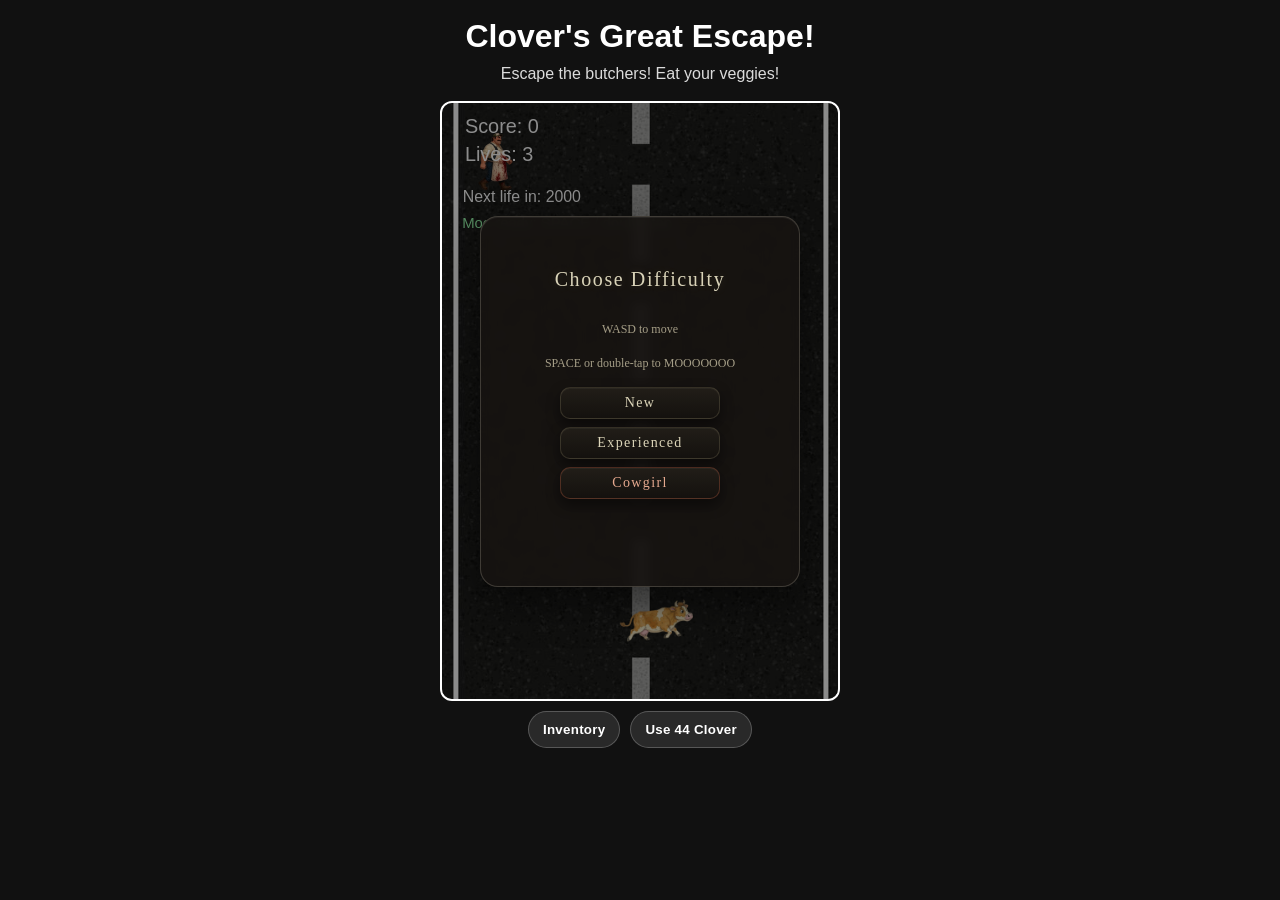
==== index.html @ 52208b58 "Update references to 'Lucky Clover' to '44 Leaf Clover'" ====
<!DOCTYPE html>
<html lang="en">
<head>
  <meta charset="UTF-8" />
  <meta name="viewport" content="width=device-width, initial-scale=1.0" />
  <title>Clover's Great Escape!</title>
  <style>
    * {
      box-sizing: border-box;
    }

    html, body {
      margin: 0;
      padding: 0;
      min-height: 100%;
    }

    body {
      font-family: Arial, sans-serif;
      background: #111;
      color: white;
      display: flex;
      flex-direction: column;
      align-items: center;
      justify-content: flex-start;
      min-height: 100dvh;
      padding: 12px 12px 28px;
      overflow-y: auto;
    }

    h1 {
      margin: 6px 0 8px;
      text-align: center;
    }

    p {
      margin-top: 0;
      opacity: 0.85;
      text-align: center;
      max-width: 560px;
      padding: 0 12px;
      line-height: 1.4;
    }

    .game-wrap {
      position: relative;
      width: min(100%, 400px);
      aspect-ratio: 2 / 3;
      border: 2px solid white;
      background-image: url("road.png");
      background-size: cover;
      background-position: center;
      background-repeat: no-repeat;
      overflow: hidden;
      border-radius: 12px;
    }

    .game-wrap.boss-shake {
      animation: bossScreenShake 1.2s cubic-bezier(.36,.07,.19,.97) both;
    }

    @keyframes bossScreenShake {
      0%, 100% { transform: translate(0, 0) rotate(0deg); }
      10% { transform: translate(-5px, 3px) rotate(-0.6deg); }
      20% { transform: translate(6px, -4px) rotate(0.7deg); }
      30% { transform: translate(-7px, 2px) rotate(-0.8deg); }
      40% { transform: translate(7px, 4px) rotate(0.8deg); }
      50% { transform: translate(-5px, -5px) rotate(-0.5deg); }
      60% { transform: translate(5px, 3px) rotate(0.5deg); }
      70% { transform: translate(-4px, 5px) rotate(-0.4deg); }
      80% { transform: translate(4px, -3px) rotate(0.4deg); }
      90% { transform: translate(-2px, 2px) rotate(-0.2deg); }
    }

    .overlay.boss-red-flash::after {
      content: "";
      position: absolute;
      inset: 0;
      background: rgba(180, 0, 0, 0.42);
      pointer-events: none;
      animation: bossRedFlash 0.55s ease-out both;
      z-index: 21;
    }

    @keyframes bossRedFlash {
      0% { opacity: 0; }
      12% { opacity: 1; }
      35% { opacity: 0.55; }
      100% { opacity: 0; }
    }

    canvas {
      display: block;
      width: 100%;
      height: 100%;
      touch-action: none;
      background: transparent;
    }

    .overlay {
      position: absolute;
      inset: 0;
      display: flex;
      align-items: center;
      justify-content: center;
      padding: 18px;
      background: rgba(0, 0, 0, 0.45);
      z-index: 20;
    }

    .overlay.hidden {
      display: none;
    }

    .overlay-box {
      width: min(100%, 320px);
      background: rgba(23, 20, 18, 0.94);
      color: #f6f0e8;
      border: 1px solid rgba(255, 240, 220, 0.18);
      border-radius: 18px;
      padding: 18px 18px 16px;
      box-shadow:
        0 16px 40px rgba(0, 0, 0, 0.45),
        inset 0 1px 0 rgba(255, 255, 255, 0.06);
      text-align: center;
      backdrop-filter: blur(5px);
      min-height: 150px;
      display: flex;
      flex-direction: column;
      justify-content: center;
    }



    .overlay-box.picture-overlay-box {
      width: min(100%, 372px);
      padding: 10px;
      background: rgba(12, 8, 16, 0.96);
    }

    .dialogue-picture {
      display: block;
      width: 100%;
      max-height: 260px;
      object-fit: cover;
      object-position: center;
      border-radius: 14px 14px 6px 6px;
      margin: 0 0 10px;
      image-rendering: pixelated;
      box-shadow: 0 10px 26px rgba(0, 0, 0, 0.45);
    }

    .picture-dialogue-box {
      background: rgba(23, 20, 18, 0.96);
      border: 1px solid rgba(255, 240, 220, 0.2);
      border-radius: 12px;
      padding: 13px 14px;
      min-height: 92px;
      text-align: center;
    }

    .overlay-text {
      font-size: 17px;
      line-height: 1.45;
      white-space: pre-line;
      min-height: 78px;
    }

    .dialogue-cursor {
      display: inline-block;
      width: 0.6ch;
      animation: blinkCursor 0.9s steps(1) infinite;
      opacity: 0.8;
    }

    @keyframes blinkCursor {
      50% {
        opacity: 0;
      }
    }

    .overlay-continue {
      margin-top: 10px;
      font-size: 12px;
      letter-spacing: 0.08em;
      text-transform: uppercase;
      opacity: 0.75;
    }

    .overlay-continue.hidden {
      visibility: hidden;
    }

    .overlay-buttons {
      display: flex;
      gap: 10px;
      justify-content: center;
      flex-wrap: wrap;
      margin-top: 16px;
    }

    .overlay-btn {
      padding: 10px 16px;
      font-size: 15px;
      cursor: pointer;
      border: none;
      border-radius: 999px;
      min-width: 110px;
      background: linear-gradient(180deg, #f6e7d4, #dcc1a0);
      color: #2a1d14;
      font-weight: 600;
      box-shadow: 0 6px 16px rgba(0, 0, 0, 0.25);
    }

    .overlay-btn.secondary {
      background: linear-gradient(180deg, #d9d2ca, #b9aea4);
    }


    
/* 🌙 Soft dark Papyrus menu */

.difficulty-menu {
  width: 100%;
  display: flex;
  flex-direction: column;
  align-items: center;
  gap: 10px;
  padding: 6px 0;
  font-family: Papyrus, fantasy;
}

.difficulty-title {
  margin: 0;
  font-size: 20px;
  letter-spacing: 0.08em;
  color: #d9d3b8;
  text-shadow: 0 0 10px rgba(255, 230, 160, 0.15);
}

.difficulty-subtitle {
  font-size: 12px;
  line-height: 1.4;
  color: #bfb79c;
  opacity: 0.85;
  margin-bottom: 6px;
}

.difficulty-options {
  width: 100%;
  display: flex;
  flex-direction: column;
  align-items: center;
  gap: 8px;
}

.difficulty-card {
  font-family: Papyrus, fantasy;
  width: 160px;
  padding: 7px 10px;
  font-size: 14px;
  letter-spacing: 0.1em;
  border-radius: 10px;
  cursor: pointer;
  border: 1px solid rgba(200, 185, 140, 0.18);
  background: linear-gradient(
    180deg,
    rgba(34, 31, 25, 0.95),
    rgba(20, 18, 15, 0.95)
  );
  color: #dcd5b9;
  box-shadow:
    inset 0 1px 0 rgba(255,255,255,0.04),
    0 6px 14px rgba(0,0,0,0.45);
  transition: all 0.15s ease;
}

.difficulty-card:hover {
  background: linear-gradient(
    180deg,
    rgba(48, 44, 34, 0.95),
    rgba(24, 22, 18, 0.95)
  );
  transform: translateY(-1px) scale(1.02);
}

.difficulty-card:active {
  transform: scale(0.96);
}

.difficulty-card.cowgirl {
  color: #e6a98f;
  border-color: rgba(180, 90, 60, 0.35);
}

.difficulty-card.cowgirl:hover {
  background: linear-gradient(
    180deg,
    rgba(70, 42, 30, 0.95),
    rgba(32, 20, 16, 0.95)
  );
}


    .end-banner {
      position: absolute;
      inset: 0;
      z-index: 15;
      display: flex;
      align-items: center;
      justify-content: center;
      font-size: clamp(30px, 8vw, 52px);
      font-weight: 800;
      letter-spacing: 0.12em;
      color: #fff7d6;
      text-shadow:
        0 0 12px rgba(255, 230, 150, 0.55),
        0 6px 20px rgba(0, 0, 0, 0.55);
      pointer-events: none;
    }

    .end-banner.hidden {
      display: none;
    }


    .mobile-controls {
      width: min(100%, 400px);
      display: flex;
      gap: 10px;
      justify-content: center;
      margin-top: 10px;
      flex-wrap: wrap;
    }

    .mobile-control-btn {
      padding: 10px 14px;
      border: 1px solid rgba(255, 255, 255, 0.22);
      border-radius: 999px;
      background: rgba(255, 255, 255, 0.1);
      color: white;
      font-weight: 700;
      letter-spacing: 0.02em;
      touch-action: manipulation;
    }

    .mobile-control-btn:active {
      transform: scale(0.96);
      background: rgba(255, 255, 255, 0.18);
    }

    @media (max-width: 480px) {
      h1 {
        font-size: 1.5rem;
      }

      p {
        font-size: 0.95rem;
      }

      .overlay-text {
        font-size: 16px;
      }
    }
  </style>
</head>
<body>
  <h1>Clover's Great Escape!</h1>
  <p>
    Escape the butchers! Eat your veggies!
    <br>
  </p>

  <div class="game-wrap">
    <canvas id="game" width="400" height="600"></canvas>

    <div id="overlay" class="overlay">
      <div class="overlay-box">
        <div id="overlayText" class="overlay-text"></div>
        <div id="overlayContinue" class="overlay-continue hidden">tap to continue</div>
        <div id="overlayButtons" class="overlay-buttons"></div>
      </div>
    </div>

    <div id="endBanner" class="end-banner hidden">FREEDOM</div>
  </div>

  <div class="mobile-controls" aria-label="Mobile inventory controls">
    <button id="inventoryButton" class="mobile-control-btn" type="button">Inventory</button>
    <button id="useCloverButton" class="mobile-control-btn" type="button">Use 44 Clover</button>
  </div>


  <script>
    const canvas = document.getElementById("game");
    const ctx = canvas.getContext("2d");
    const gameWrap = document.querySelector(".game-wrap");

    const overlay = document.getElementById("overlay");
    const overlayBox = document.querySelector(".overlay-box");
    const overlayText = document.getElementById("overlayText");
    const overlayButtons = document.getElementById("overlayButtons");
    const overlayContinue = document.getElementById("overlayContinue");
    const endBanner = document.getElementById("endBanner");
    const inventoryButton = document.getElementById("inventoryButton");
    const useCloverButton = document.getElementById("useCloverButton");

    let gameStarted = false;
    let gameOver = false;
    let gamePaused = true;
    let gameWon = false;
    let frame = 0;
    let score = 0;
    let lives = 3;
    let awardedLifeThreshold = 0;
    let hitFlashTimer = 0;
    let bonusFlashTimer = 0;
    let bonusFlashText = "";
    let speedModeActivated = false;

    let checkpoint18000Shown = false;
    let checkpoint10000Shown = false;
    let checkpoint22000Shown = false;
    let freedomSequenceActive = false;
    let heartsCelebrationActive = false;
    let finalOverlayShown = false;
    let exitingMortality = false;
    let heartExplosionCount = 0;
    const MAX_HEART_EXPLOSIONS = 3;

    let cowbellModeActive = false;
    let canvasFlashPhase = 0;

    let mooPulseActive = false;
    let mooPulseTimer = 0;
    let mooCooldownTimer = 0;
    let lastTapTime = 0;
    let mooFlashTimer = 0;

    let activeDialogue = null;
    let dialogueTimeout = null;
    let overlayTapHandler = null;
    let introDialoguePlayed = false;

    let cheatCodeBuffer = "";
    let mooMooSkipUsed = false;

    let cloverUnlocked = false;
    let cloverInventoryOpen = false;
    let cloverBoostTimer = 0;
    let cloverSpeechText = "";
    let cloverSpeechTypedLength = 0;
    let cloverSpeechTypeFrame = 0;
    let cloverSpeechTimer = 0;
    const CLOVER_SPEECH_FRAMES = 300; // about 5 seconds at 60fps
    const CLOVER_BOOST_FRAMES = 360; // about 6 seconds at 60fps
    const CLOVER_SPEED_MULTIPLIER = 1.2;
    const cloverMessages = [
      "It is okay to mess up.",
      "Take care of yourself. LOVE yourself. Give yourself brilliant, intelligent light Clover.",
      "They know not what they do.",
      "Listen to your heart.",
      "Learn all you can.",
      "Be yourself. You're the one I like most.",
      "I like the way you moo.",
      "I treasure your friendship.",
      "You have an amazing voice.",
      "I like your mind.",
      "If you listen carefully, you can hear my plant heartbeat.",
      "Love is the key.",
      "Everyone could use a friend.",
      "Sometimes I watch you when you walk and like the way you hoof around.",
      "Shhhh. The other clovers may get jealous!",
      "I like to watch you eat those other blades of grass. You wouldn't ever eat me would you?",
      "I am lucky to have you around.",
      "Can I always be in your pocket? It is warm in here.",
      "Do you ever miss the farm life? Do you miss the factory?",
      "I could spend lifetimes in your thoughts.",
      "I look at the clouds and think of your cute little horns.",
      "Listen do you hear that? That's the sound of thoughts passing us by, wait a second, or is that just the Mississippi?",
      "I have to admit you're charming.",
      "You are SO lucky to have me as a friend!",
      "I am honored you carry me around.",
      "Can I hear your heartbeat? Oh. It really is just MOO MOO MOO MOO.",
      "I love to learn, and I learn so much from you.",
      "They say I am a rare mutation, just like you.",
      "You have such a unique timber, the way you moo.",
      "Let's have some fun shall we! Tag you're it.",
      "When you're quiet you're thinking, but I'm winking.",
      "So cows are good at fractions?",
      "Yes I have two clover brothers and sisters but we have a tense relationship.",
      "Cows really used to eat clovers?",
      "Sometimes I worry about you, but I trust you’ll find your way.",
      "You don’t have to pretend with me.",
      "I notice when you’re not okay, even if you don’t say it.",
      "You’ve been through things you don’t talk about, haven’t you?",
      "I’m still here, even on the days you’re hard to be around.",
      "You don’t have to carry everything by yourself.",
      "I like who you are, even when you don’t.",
      "You’re allowed to change. I’ll learn you again.",
      "Even when you feel lost, you’re not gone.",
      "Not all who wander are lost... but I sure am, and I'm glad I wandered into you!"
    ];

    let difficultyMultiplier = 1.0;
    let selectedDifficulty = "normal";

    const BASE_WIDTH = 400;
    const BASE_HEIGHT = 600;

    const player = {
      x: 180,
      y: 500,
      width: 72,
      height: 72,
      speed: 11,
      invulnerableTimer: 0
    };

    let keys = {};
    let fallingObjects = [];
    let heartBursts = [];

    let touchActive = false;
    let touchTargetX = null;
    let touchTargetY = null;

    let playerFacingLeft = false;

    const playerSpriteSheet = new Image();
    playerSpriteSheet.src = "cow2-walk-v1.png";

    const PLAYER_SPRITE_COLS = 5;
    const PLAYER_SPRITE_ROWS = 5;
    const PLAYER_TOTAL_FRAMES = 25;
    const PLAYER_FRAME_DURATION = 6;
    let playerAnimationFrame = 0;

    const badImageFiles = ["falling1.png", "falling2.png", "falling3.png"];
    const badImages = badImageFiles.map(file => {
      const img = new Image();
      img.src = file;
      return img;
    });

    const butcherSpriteSheet = new Image();
    butcherSpriteSheet.src = "butcher-walk.png";

    const BUTCHER_SPRITE_COLS = 5;
    const BUTCHER_SPRITE_ROWS = 5;
    const BUTCHER_TOTAL_FRAMES = 25;
    const BUTCHER_FRAME_DURATION = 6;

    const stalkerButcherSpriteSheet = new Image();
    stalkerButcherSpriteSheet.src = "Pitchfork Butcher-walk.png";

    const STALKER_BUTCHER_SPRITE_COLS = 5;
    const STALKER_BUTCHER_SPRITE_ROWS = 5;
    const STALKER_BUTCHER_TOTAL_FRAMES = 25;
    const STALKER_BUTCHER_FRAME_DURATION = 8;

    const stalkerButcher = {
      x: 0,
      y: 0,
      width: 0,
      height: 0,
      speed: 0,
      active: true,
      hitCooldown: 0,
      animationOffset: 0
    };


    const cowgirlIdleSpriteSheet = new Image();
    cowgirlIdleSpriteSheet.src = "Crazed Cowgirl w. pitchfork_)-idle-v1.png";

    const cowgirlAttackSpriteSheet = new Image();
    cowgirlAttackSpriteSheet.src = "Crazed Cowgirl w. pitchfork_)-attack-v1.png";

    const cowgirlJumpSpriteSheet = new Image();
    cowgirlJumpSpriteSheet.src = "Crazed Cowgirl w. pitchfork_)-jump-v1.png";

    const cowgirlRunSpriteSheet = new Image();
    cowgirlRunSpriteSheet.src = "Crazed Cowgirl w. pitchfork_)-run-v1.png";

    const cowgirlWalkSpriteSheet = new Image();
    cowgirlWalkSpriteSheet.src = "Crazed Cowgirl w. pitchfork_)-walk-v1.png";

    const COWGIRL_SPRITE_COLS = 5;
    const COWGIRL_SPRITE_ROWS = 5;
    const COWGIRL_TOTAL_FRAMES = 25;
    const COWGIRL_IDLE_FRAME_DURATION = 4;
    const COWGIRL_RUN_FRAME_DURATION = 5;
    const COWGIRL_ATTACK_FRAME_DURATION = 4;
    const COWGIRL_JUMP_FRAME_DURATION = 4;
    const COWGIRL_WALK_FRAME_DURATION = 7;

    const COWGIRL_MOVE_INTERVAL = 200;   // 10 seconds at about 60fps
    const COWGIRL_SWIPE_DURATION = 26;
    const COWGIRL_RESPAWN_TIME = 200;    // 10 seconds
    const COWGIRL_TRIGGER_SCORE = 4400;

    const cowgirl = {
      unlocked: false,
      visible: false,
      state: "hidden", // hidden, entering, idle, running, fleeing // hidden, idle, running, swiping, fleeing
      x: 0,
      y: 0,
      width: 0,
      height: 0,
      speed: 0,
      facingLeft: false,
      currentCorner: 0,
      targetCorner: 1,
      moveTimer: COWGIRL_MOVE_INTERVAL,
      swipeTimer: 0,
      respawnTimer: 0,
      damageCooldown: 0,
      fleeVX: 0,
      fleeVY: 0,
      animationOffset: 0
    };

    const bonus200Img = new Image();
    bonus200Img.src = "falling4.png";

    const bonus1000Img = new Image();
    bonus1000Img.src = "falling5.png";

    const pastureImage = new Image();
    pastureImage.src = "pasture.png";

    const purpleCowIdleSpriteSheet = new Image();
    purpleCowIdleSpriteSheet.src = "purple cow _3-idle.png";

    const purpleCowWalkSpriteSheet = new Image();
    purpleCowWalkSpriteSheet.src = "purple cow _3-walk.png";

    const PURPLE_COW_SPRITE_COLS = 5;
    const PURPLE_COW_SPRITE_ROWS = 5;
    const PURPLE_COW_TOTAL_FRAMES = 25;
    const PURPLE_COW_IDLE_FRAME_DURATION = 7;
    const PURPLE_COW_WALK_FRAME_DURATION = 6;

    const purpleCow = {
      active: false,
      triggered: false,
      entering: false,
      walkingAway: false,
      x: 0,
      y: 0,
      targetY: 0,
      width: 0,
      height: 0,
      facingLeft: true,
      animationOffset: 0
    };

    const MOO_COOLDOWN_FRAMES = 420; // 5 seconds at about 60fps
    const MOO_BOSS_COOLDOWN_FRAMES = 0;
    const MOO_PULSE_RADIUS = 140;

    let greenerPasturesActive = false;
    let greenerPasturesFade = 0;
    let greenerPasturesTextShown = false;

    let bossFightActive = false;
    let bossDefeatedPastureActive = false;
    let bossPoofs = [];
    let bossGrass = [];
    let bossPitchforks = [];
    let bossGrassSpawnTimer = 0;
    let bossPatternTimer = 0;
    let bossPatternPhase = "corner"; // corner, throw, fleeing
    let bossTargetCorner = 0;

    const pitchforkImage = new Image();
    pitchforkImage.src = "pitchfork.png";

    const cowgirlBoss = {
      x: 0,
      y: 0,
      width: 0,
      height: 0,
      speed: 0,
      health: 4,
      maxHealth: 4,
      state: "hidden",
      facingLeft: false,
      attackTimer: 0,
      attackCooldown: 0,
      damageCooldown: 0,
      flashTimer: 0,
      throwCooldown: 0,
      animationOffset: 0
    };

    const music = new Audio("music.mp3");
    music.loop = true;
    music.volume = 0.5;
    music.preload = "auto";

    const cowgirlMusic = new Audio("cowgirl.mp3");
    cowgirlMusic.loop = true;
    cowgirlMusic.volume = 0.55;
    cowgirlMusic.preload = "auto";

    const hitSound = new Audio("hit.mp3");
    hitSound.volume = 0.8;
    hitSound.preload = "auto";

    const bonusSound = new Audio("bonus.mp3");
    bonusSound.volume = 1.0;
    bonusSound.preload = "auto";

    const mooSound = new Audio("moo.m4a");
    mooSound.volume = 0.9;
    mooSound.preload = "auto";

    const cosmicCowMusic = new Audio("Cosmic Cow.mp3");
    cosmicCowMusic.loop = true;
    cosmicCowMusic.volume = 0.42;
    cosmicCowMusic.preload = "auto";

    const cloverMusic = new Audio("Clover Clash.mp3");
    cloverMusic.loop = false;
    cloverMusic.volume = 0.9;
    cloverMusic.preload = "auto";

    function stopCloverMusic() {
      try {
        cloverMusic.pause();
        cloverMusic.currentTime = 0;
      } catch (err) {}
    }


    let isMuted = false;
    let soundsUnlocked = false;

    let dialogueAudioContext = null;

    function getDialogueAudioContext() {
      if (!dialogueAudioContext) {
        dialogueAudioContext = new (window.AudioContext || window.webkitAudioContext)();
      }

      if (dialogueAudioContext.state === "suspended") {
        dialogueAudioContext.resume().catch(() => {});
      }

      return dialogueAudioContext;
    }

    function playDialogueBlip(char) {
      if (isMuted) return;
      if (!char || char === " " || char === "\n" || char === "\t") return;

      try {
        const audioCtx = getDialogueAudioContext();
        const now = audioCtx.currentTime;

        const osc = audioCtx.createOscillator();
        const gain = audioCtx.createGain();

        // Tiny Undertale-style voice blip. No sound file needed, so it will not freeze.
        osc.type = "square";
        osc.frequency.setValueAtTime(520 + Math.random() * 120, now);

        gain.gain.setValueAtTime(0.0001, now);
        gain.gain.exponentialRampToValueAtTime(0.045, now + 0.004);
        gain.gain.exponentialRampToValueAtTime(0.0001, now + 0.035);

        osc.connect(gain);
        gain.connect(audioCtx.destination);

        osc.start(now);
        osc.stop(now + 0.04);
      } catch (err) {}
    }

    function scaleX(value) {
      return value * (canvas.width / BASE_WIDTH);
    }

    function scaleY(value) {
      return value * (canvas.height / BASE_HEIGHT);
    }

    function resizeCanvasToDisplaySize() {
      const displayWidth = Math.round(canvas.clientWidth);
      const displayHeight = Math.round(canvas.clientHeight);

      if (canvas.width !== displayWidth || canvas.height !== displayHeight) {
        const oldWidth = canvas.width || BASE_WIDTH;
        const oldHeight = canvas.height || BASE_HEIGHT;

        const playerXRatio = player.x / oldWidth;
        const playerYRatio = player.y / oldHeight;

        canvas.width = displayWidth;
        canvas.height = displayHeight;

        player.x = playerXRatio * canvas.width;
        player.y = playerYRatio * canvas.height;
      }
    }

    function drawSpriteFrame(img, frameIndex, cols, rows, dx, dy, dWidth, dHeight) {
      if (!img.complete || img.naturalWidth === 0) return;

      const frameWidth = img.width / cols;
      const frameHeight = img.height / rows;

      const col = frameIndex % cols;
      const row = Math.floor(frameIndex / cols);

      const sx = col * frameWidth;
      const sy = row * frameHeight;

      ctx.drawImage(
        img,
        sx, sy, frameWidth, frameHeight,
        dx, dy, dWidth, dHeight
      );
    }

    function getHitbox(obj, insetPercent = 0.18) {
      const insetX = obj.width * insetPercent;
      const insetY = obj.height * insetPercent;

      return {
        x: obj.x + insetX,
        y: obj.y + insetY,
        width: obj.width - insetX * 2,
        height: obj.height - insetY * 2
      };
    }

    function getHomingStrength() {
      const base = score >= 10000 ? 0.015 : 0.010;
      const extra = score >= 10000 ? 0.015 : 0.012;
      return base + Math.min(score / 60000, extra);
    }

    function getStalkerButcherSpeed() {
      return Math.max(scaleX(0.38), 0.22) * difficultyMultiplier*difficultyMultiplier;
    }

    function resetStalkerButcherPosition() {
      stalkerButcher.width = scaleX(70 * 1.2);
      stalkerButcher.height = scaleY(70 * 1.2);
      stalkerButcher.speed = getStalkerButcherSpeed();
      stalkerButcher.x = scaleX(12);
      stalkerButcher.y = scaleY(16);
      stalkerButcher.active = true;
      stalkerButcher.hitCooldown = 0;
      stalkerButcher.animationOffset = Math.floor(Math.random() * 1000);
    }


    function getCowgirlCorners() {
      const padX = scaleX(18);
      const padY = scaleY(18);
      const usableWidth = canvas.width - cowgirl.width - padX;
      const usableHeight = canvas.height - cowgirl.height - padY;

      return [
        { x: padX, y: padY },
        { x: usableWidth, y: padY },
        { x: usableWidth, y: usableHeight },
        { x: padX, y: usableHeight }
      ];
    }

    function placeCowgirlAtCorner(cornerIndex) {
      const corners = getCowgirlCorners();
      const corner = corners[cornerIndex];
      cowgirl.x = corner.x;
      cowgirl.y = corner.y;
      cowgirl.currentCorner = cornerIndex;
      cowgirl.facingLeft = cornerIndex === 1 || cornerIndex === 2;
    }

    function spawnCowgirl() {
      cowgirl.unlocked = true;
      cowgirl.visible = true;
      cowgirl.width = scaleX(76 * 1.2);
      cowgirl.height = scaleY(76 * 1.2);
      cowgirl.speed = Math.max(scaleX(3.4), 2.2);
      cowgirl.moveTimer = COWGIRL_MOVE_INTERVAL;
      cowgirl.swipeTimer = 0;
      cowgirl.respawnTimer = 0;
      cowgirl.damageCooldown = 0;
      cowgirl.animationOffset = Math.floor(Math.random() * 1000);

      const entryCorner = Math.floor(Math.random() * 4);
      cowgirl.currentCorner = entryCorner;
      cowgirl.targetCorner = entryCorner;

      const corners = getCowgirlCorners();
      const target = corners[entryCorner];
      const offY = scaleY(140);

      // She now drops in from just outside the chosen corner instead of popping into place.
      cowgirl.x = target.x;
      cowgirl.y = entryCorner === 0 || entryCorner === 1
        ? -cowgirl.height - offY
        : canvas.height + offY;

      cowgirl.state = "entering";
      cowgirl.facingLeft = entryCorner === 1 || entryCorner === 2;
    }

    function awardCowgirlPointsAndFlee() {
      if (!cowgirl.visible || cowgirl.state === "fleeing") return;

      score += 400;
      maybeAwardExtraLife();
      bonusFlashTimer = 36;
      bonusFlashText = "+400";
      playSound(bonusSound);
      sendCowgirlOffscreen();
    }

    function sendCowgirlOffscreen() {
      if (!cowgirl.visible) return;

      cowgirl.state = "fleeing";
      cowgirl.swipeTimer = 0;
      cowgirl.moveTimer = 0;

      const centerX = cowgirl.x + cowgirl.width / 2;
      const centerY = cowgirl.y + cowgirl.height / 2;

      const dirX = centerX < canvas.width / 2 ? -1 : 1;
      const dirY = centerY < canvas.height / 2 ? -1 : 1;

      cowgirl.fleeVX = dirX * Math.max(scaleX(6.5), 4.2);
      cowgirl.fleeVY = dirY * Math.max(scaleY(5.8), 3.8);
      cowgirl.facingLeft = cowgirl.fleeVX < 0;
    }

    function hideCowgirlAndStartRespawn() {
      cowgirl.visible = false;
      cowgirl.state = "hidden";
      cowgirl.respawnTimer = COWGIRL_RESPAWN_TIME;
      cowgirl.swipeTimer = 0;
      cowgirl.moveTimer = 0;
      cowgirl.damageCooldown = 0;
    }

    function startCowgirlRunToNextCorner() {
      cowgirl.state = "running";
      cowgirl.targetCorner = (cowgirl.currentCorner + 1) % 4;
    }

    function settleCowgirlInCorner() {
      cowgirl.state = "idle";
      cowgirl.moveTimer = COWGIRL_MOVE_INTERVAL;
      cowgirl.facingLeft = cowgirl.currentCorner === 1 || cowgirl.currentCorner === 2;
    }

    function getCowgirlTouchHitbox() {
      return getHitbox(cowgirl, 0.18);
    }

    function isCowgirlNearPlayer() {
      if (!cowgirl.visible || cowgirl.state === "fleeing") return false;

      const cowgirlCenterX = cowgirl.x + cowgirl.width / 2;
      const cowgirlCenterY = cowgirl.y + cowgirl.height / 2;
      const playerCenterX = player.x + player.width / 2;
      const playerCenterY = player.y + player.height / 2;
      const distance = Math.hypot(playerCenterX - cowgirlCenterX, playerCenterY - cowgirlCenterY);

      return distance <= scaleX(135);
    }

    function damagePlayerFromCowgirl() {
      if (player.invulnerableTimer > 0 || cowgirl.damageCooldown > 0) return;

      lives--;
      player.invulnerableTimer = 60;
      cowgirl.damageCooldown = 45;
      hitFlashTimer = 20;
      playSound(hitSound);

      if (lives <= 0) {
        gameOver = true;
        gamePaused = true;
        music.pause();

        showOverlay(
          `You became a steak.\n\nFinal Score: ${score}`,
          [
            {
              label: "Again",
              onClick: () => {
                restartGame();
              }
            }
          ],
          {
            speed: 28,
            requireContinueBeforeButtons: true
          }
        );
      }
    }

    function updateCowgirl() {
      cowgirl.width = scaleX(76 * 1.2);
      cowgirl.height = scaleY(76 * 1.2);
      cowgirl.speed = Math.max(scaleX(3.4), 2.2);

      if (!cowgirl.unlocked && score >= COWGIRL_TRIGGER_SCORE) {
        spawnCowgirl();
      }

      if (!cowgirl.unlocked) return;

      if (!cowgirl.visible) {
        if (cowgirl.respawnTimer > 0) {
          cowgirl.respawnTimer--;
        } else {
          spawnCowgirl();
        }
        return;
      }

      if (cowgirl.damageCooldown > 0) {
        cowgirl.damageCooldown--;
      }

      if (cowgirl.state === "idle") {
        cowgirl.moveTimer--;

        if (cowgirl.moveTimer <= 0) {
          startCowgirlRunToNextCorner();
        }
      } else if (cowgirl.state === "entering" || cowgirl.state === "running") {
        const corners = getCowgirlCorners();
        const target = corners[cowgirl.targetCorner];

        const dx = target.x - cowgirl.x;
        const dy = target.y - cowgirl.y;
        const distance = Math.hypot(dx, dy) || 1;

        cowgirl.facingLeft = dx < 0 || cowgirl.currentCorner === 1 || cowgirl.currentCorner === 2;

        if (distance <= cowgirl.speed + 1) {
          cowgirl.x = target.x;
          cowgirl.y = target.y;
          cowgirl.currentCorner = cowgirl.targetCorner;
          settleCowgirlInCorner();
        } else {
          cowgirl.x += (dx / distance) * cowgirl.speed;
          cowgirl.y += (dy / distance) * cowgirl.speed;
        }
      } else if (cowgirl.state === "fleeing") {
        cowgirl.x += cowgirl.fleeVX;
        cowgirl.y += cowgirl.fleeVY;

        if (
          cowgirl.x + cowgirl.width < -scaleX(80) ||
          cowgirl.x > canvas.width + scaleX(80) ||
          cowgirl.y + cowgirl.height < -scaleY(80) ||
          cowgirl.y > canvas.height + scaleY(80)
        ) {
          hideCowgirlAndStartRespawn();
        }
      }

      if (!freedomSequenceActive && !heartsCelebrationActive && cowgirl.visible) {
        const playerHitbox = getHitbox(player, 0.12);
        const cowgirlHitbox = getCowgirlTouchHitbox();

        if (rectsIntersect(playerHitbox, cowgirlHitbox)) {
          if (cowgirl.state === "running" || cowgirl.state === "entering") {
            damagePlayerFromCowgirl();
          } else if (cowgirl.state === "idle") {
            awardCowgirlPointsAndFlee();
          }
        }
      }
    }

    function unlockSounds() {
      if (soundsUnlocked) return;
      soundsUnlocked = true;

      const sounds = [hitSound, bonusSound, mooSound, cowgirlMusic, cosmicCowMusic, cloverMusic];

      sounds.forEach((sound) => {
        try {
          sound.load();
          const playAttempt = sound.play();

          if (playAttempt && typeof playAttempt.then === "function") {
            playAttempt
              .then(() => {
                sound.pause();
                sound.currentTime = 0;
              })
              .catch(() => {});
          } else {
            sound.pause();
            sound.currentTime = 0;
          }
        } catch (err) {}
      });
    }

    function getMooPulseRadius() {
      return scaleX(MOO_PULSE_RADIUS);
    }

    function destroyHostileObjectsInMooPulse() {
      const pulseCenterX = player.x + player.width / 2;
      const pulseCenterY = player.y + player.height / 2;
      const pulseRadius = getMooPulseRadius();
      let destroyedCount = 0;

      for (let i = fallingObjects.length - 1; i >= 0; i--) {
        const obj = fallingObjects[i];
        const isHostile = obj.type === "bad" || obj.type === "butcher";
        if (!isHostile) continue;

        const objCenterX = obj.x + obj.width / 2;
        const objCenterY = obj.y + obj.height / 2;
        const distance = Math.hypot(objCenterX - pulseCenterX, objCenterY - pulseCenterY);

        if (distance <= pulseRadius + obj.width / 2) {
          fallingObjects.splice(i, 1);
          destroyedCount++;
        }
      }

      if (destroyedCount > 0) {
        const mooPoints = destroyedCount * destroyedCount * 100;
        score += mooPoints;
        maybeShowSpeedModeBanner();
        maybeAwardExtraLife();
        bonusFlashTimer = 44;
        bonusFlashText = `MOO! +${mooPoints}`;
        playSound(bonusSound);
      }
    }

    function activateMooPulse() {
      if (!gameStarted || gamePaused || gameOver) return;
      if (freedomSequenceActive || heartsCelebrationActive) return;
      if (mooCooldownTimer > 0 && !bossFightActive) return;

      unlockSounds();

      mooPulseActive = true;
      mooPulseTimer = 120;
      mooCooldownTimer = bossFightActive ? MOO_BOSS_COOLDOWN_FRAMES : MOO_COOLDOWN_FRAMES;
      mooFlashTimer = 18;
      bonusFlashTimer = 40;
      bonusFlashText = "MOO!";

      if (bossFightActive) {
        hitCowgirlBossWithMoo();
      } else {
        destroyHostileObjectsInMooPulse();
      }

      playSound(mooSound);
    }

    function escapeHtml(text) {
      return text
        .replaceAll("&", "&amp;")
        .replaceAll("<", "&lt;")
        .replaceAll(">", "&gt;");
    }

    function renderDialogueText(text, typedLength, done = false) {
      const visible = escapeHtml(text.slice(0, typedLength)).replace(/\n/g, "<br>");
      const typedText = visible + (done ? "" : `<span class="dialogue-cursor">|</span>`);

      if (activeDialogue && activeDialogue.imageSrc) {
        overlayBox.classList.add("picture-overlay-box");
        overlayText.innerHTML = `
          <img class="dialogue-picture" src="${activeDialogue.imageSrc}" alt="Purple cow close-up">
          <div class="picture-dialogue-box">${typedText}</div>
        `;
      } else {
        overlayBox.classList.remove("picture-overlay-box");
        overlayText.innerHTML = typedText;
      }
    }

    function clearDialogueHandlers() {
      if (dialogueTimeout) {
        clearTimeout(dialogueTimeout);
        dialogueTimeout = null;
      }

      if (overlayTapHandler) {
        overlay.removeEventListener("click", overlayTapHandler);
        overlayTapHandler = null;
      }

      overlayBox.classList.remove("picture-overlay-box");
      activeDialogue = null;
    }

    function finalizeDialogue() {
      if (!activeDialogue) return;

      activeDialogue.index = activeDialogue.text.length;
      renderDialogueText(activeDialogue.text, activeDialogue.index, true);

      if (activeDialogue.requireContinueBeforeButtons && activeDialogue.buttons.length > 0) {
        overlayContinue.classList.remove("hidden");

        overlayTapHandler = (e) => {
          if (e.target.closest("button")) return;
          overlay.removeEventListener("click", overlayTapHandler);
          overlayTapHandler = null;
          overlayContinue.classList.add("hidden");
          showDialogueButtons(activeDialogue.buttons);
        };

        overlay.addEventListener("click", overlayTapHandler);
      } else {
        showDialogueButtons(activeDialogue.buttons);
      }
    }

    function typeNextCharacter() {
      if (!activeDialogue) return;

      if (activeDialogue.index >= activeDialogue.text.length) {
        finalizeDialogue();
        return;
      }

      activeDialogue.index++;

      const currentChar = activeDialogue.text[activeDialogue.index - 1];
      playDialogueBlip(currentChar);
      renderDialogueText(activeDialogue.text, activeDialogue.index, false);

      let delay = activeDialogue.speed;

      if (currentChar === "." || currentChar === "?" || currentChar === "!") {
        delay += 120;
      } else if (currentChar === ",") {
        delay += 70;
      } else if (currentChar === "\n") {
        delay += 120;
      } else if (currentChar === " ") {
        delay -= 5;
      }

      dialogueTimeout = setTimeout(typeNextCharacter, Math.max(15, delay));
    }

    function showDialogueButtons(buttons = []) {
      overlayButtons.innerHTML = "";

      buttons.forEach((btn) => {
        const button = document.createElement("button");
        button.className = `overlay-btn${btn.secondary ? " secondary" : ""}`;
        button.textContent = btn.label;
        button.addEventListener("click", btn.onClick);
        overlayButtons.appendChild(button);
      });
    }

    function showOverlay(text, buttons = [], options = {}) {
      clearDialogueHandlers();

      gamePaused = true;
      overlay.classList.remove("hidden");
      overlayButtons.innerHTML = "";
      overlayContinue.classList.add("hidden");

      const speed = options.speed ?? 28;
      const requireContinueBeforeButtons = options.requireContinueBeforeButtons ?? false;

      activeDialogue = {
        text,
        buttons,
        index: 0,
        speed,
        requireContinueBeforeButtons,
        imageSrc: options.imageSrc || null
      };

      renderDialogueText(text, 0, false);

      overlayTapHandler = (e) => {
        if (e.target.closest("button")) return;
        if (!activeDialogue) return;

        if (activeDialogue.index < activeDialogue.text.length) {
          finalizeDialogue();
        }
      };

      overlay.addEventListener("click", overlayTapHandler);
      typeNextCharacter();
    }

    function hideOverlay() {
      clearDialogueHandlers();
      overlay.classList.add("hidden");
      overlayContinue.classList.add("hidden");

      if (!gameOver && !gameWon && !exitingMortality) {
        gamePaused = false;
      }
    }

    function showCowDialogueOverlay() {
      showOverlay(
        `Moo.\n\nMoo mooo mooo moo.\n\nUnderstood?`,
        [
          {
            label: "Moo.",
            onClick: async () => {
              gameStarted = true;
              hideOverlay();

              if (!isMuted && !gameOver) {
                try {
                  music.currentTime = 0;
                  await music.play();
                } catch (err) {
                  console.log("Music could not start yet:", err);
                }
              }
            }
          }
        ],
        {
          speed: 34,
          requireContinueBeforeButtons: true
        }
      );
    }

    function showStartOverlay() {
      clearDialogueHandlers();
      gamePaused = true;
      overlay.classList.remove("hidden");
      overlayContinue.classList.add("hidden");
      overlayButtons.innerHTML = "";
      overlayBox.classList.remove("picture-overlay-box");

      overlayText.innerHTML = `
        <div class="difficulty-menu">
          <div class="difficulty-title">Choose Difficulty</div>
          <div class="difficulty-subtitle">
            WASD to move<br>
            SPACE or double-tap to MOOOOOOO
          </div>
          <div class="difficulty-options">
            <button class="difficulty-card" type="button" data-difficulty="easy">New</button>
            <button class="difficulty-card" type="button" data-difficulty="normal">Experienced</button>
            <button class="difficulty-card cowgirl" type="button" data-difficulty="cowgirl">Cowgirl</button>
          </div>
        </div>
      `;

      overlayText.querySelectorAll(".difficulty-card").forEach((button) => {
        button.addEventListener("click", () => {
          const difficulty = button.dataset.difficulty;

          if (difficulty === "easy") {
            startGameWithDifficulty("easy", 0.7);
          } else if (difficulty === "cowgirl") {
            startGameWithDifficulty("cowgirl", 1.3);
          } else {
            startGameWithDifficulty("normal", 1.0);
          }
        });
      });
    }

    function startGameWithDifficulty(name, multiplier) {
      selectedDifficulty = name;
      difficultyMultiplier = multiplier;

      unlockSounds();

      if (!introDialoguePlayed) {
        introDialoguePlayed = true;
        playDialogueSound();
      }

      showCowDialogueOverlay();
    }

    function showCheckpoint18000() {
      if (checkpoint18000Shown) return;
      checkpoint18000Shown = true;

      showOverlay(
        `UH OH MAD COW DISEASE\n\nUH OH SOMEONE CALLED FOR MORE COWBELL`,
        [
          {
            label: "Mooooo",
            onClick: () => {
              cowbellModeActive = true;
              bonusFlashTimer = 90;
              bonusFlashText = "UH OH MAD COW DISEASE UH OH SOMEONE CALLED FOR MORE COWBELL";
              hideOverlay();
            }
          }
        ],
        {
          speed: 26,
          requireContinueBeforeButtons: true
        }
      );
    }

    function showCheckpoint10000() {
      if (checkpoint10000Shown) return;
      checkpoint10000Shown = true;

      showOverlay(
        `The people want grass fed beef, and your stomachs are full of grass.\n\n Do you go on ?`,
        [
          {
            label: "Mooooo",
            onClick: () => {
              hideOverlay();
            }
          },
          {
            label: "Noooo",
            secondary: true,
            onClick: () => {
              gameOver = true;
              gamePaused = true;
              music.pause();

              showOverlay(
                `Clover lowers her head.\n\nShe will not go on.`,
                [
                  {
                    label: "Again",
                    onClick: () => {
                      restartGame();
                    }
                  }
                ],
                {
                  speed: 28,
                  requireContinueBeforeButtons: true
                }
              );
            }
          }
        ],
        {
          speed: 28,
          requireContinueBeforeButtons: true
        }
      );
    }

    function showCheckpoint22000() {
      if (checkpoint22000Shown) return;
      checkpoint22000Shown = true;
      gameWon = true;
      gamePaused = true;
      music.pause();

      showOverlay(
        `Whew.

That was close.

Will there ever be...greener pastures?`,
        [
          {
            label: "Mooooo",
            onClick: () => {
              startGreenerPasturesSequence();
            }
          }
        ],
        {
          speed: 30,
          requireContinueBeforeButtons: true
        }
      );
    }

    function startGreenerPasturesSequence() {
      clearDialogueHandlers();
      overlay.classList.add("hidden");
      overlayContinue.classList.add("hidden");
      overlayButtons.innerHTML = "";

      greenerPasturesActive = true;
      greenerPasturesFade = 0;
      greenerPasturesTextShown = false;
      bossFightActive = false;
      bossDefeatedPastureActive = false;
      bossPoofs = [];
      gamePaused = false;

      fallingObjects = [];
      cowgirl.visible = false;
      cowgirl.unlocked = true;
      stalkerButcher.active = false;

      player.invulnerableTimer = 999999;
      player.width = scaleX(72 * 1.5);
      player.height = scaleY(72 * 1.5);
      player.x = scaleX(40);
      player.y = canvas.height - player.height - scaleY(32);
      playerFacingLeft = false;
    }

    function updateGreenerPasturesSequence() {
      frame++;

      if (greenerPasturesFade < 1) {
        greenerPasturesFade = Math.min(1, greenerPasturesFade + 0.012);
      }

      const paceSpeed = scaleX(1.4);
      player.x += playerFacingLeft ? -paceSpeed : paceSpeed;

      if (player.x < scaleX(28)) {
        playerFacingLeft = false;
      }
      if (player.x + player.width > canvas.width - scaleX(28)) {
        playerFacingLeft = true;
      }

      playerAnimationFrame = Math.floor(frame / PLAYER_FRAME_DURATION) % PLAYER_TOTAL_FRAMES;

      if (greenerPasturesFade >= 1 && !greenerPasturesTextShown) {
        greenerPasturesTextShown = true;
        gamePaused = true;

        showOverlay(
          `What is this place?...`,
          [
            {
              label: "Continue",
              onClick: () => {
                showPastureSuspiciousMoo();
              }
            }
          ],
          { speed: 30, requireContinueBeforeButtons: true }
        );
      }
    }

    function showPastureSuspiciousMoo() {
      playSound(mooSound);

      showOverlay(
        `You moo suspiciously....

Is this free range?`,
        [
          {
            label: "Continue",
            onClick: () => {
              showCowgirlBossIntro();
            }
          }
        ],
        { speed: 30, requireContinueBeforeButtons: true }
      );
    }

    function triggerBossAngerEffect() {
      gameWrap.classList.remove("boss-shake");
      overlay.classList.remove("boss-red-flash");

      // Force the browser to restart the animations even if they just played.
      void gameWrap.offsetWidth;

      gameWrap.classList.add("boss-shake");
      overlay.classList.add("boss-red-flash");

      setTimeout(() => {
        gameWrap.classList.remove("boss-shake");
        overlay.classList.remove("boss-red-flash");
      }, 650);
    }

    function showCowgirlBossIntro() {
      music.pause();

      if (!isMuted) {
        try {
          cowgirlMusic.currentTime = 0;
          cowgirlMusic.play().catch(() => {});
        } catch (err) {}
      }

      triggerBossAngerEffect();

      showOverlay(
        `NO MORE MOOING.

STOP THAT $#&@ING SOUND.`,
        [
          {
            label: "...",
            onClick: () => {
              try {
                mooSound.pause();
                mooSound.currentTime = 0;
              } catch (err) {}

              showCornbreadDialogue();
            }
          }
        ],
        { speed: 28, requireContinueBeforeButtons: true }
      );
    }

    function showCornbreadDialogue() {
      showOverlay(
        `You leave me no choice.

Cowtow... or I'll turn you into cornbread.`,
        [
          {
            label: "MOOOO",
            onClick: () => {
              startCowgirlBossFight();
            }
          }
        ],
        { speed: 30, requireContinueBeforeButtons: true }
      );
    }

    function startCowgirlBossFight() {
      clearDialogueHandlers();
      overlay.classList.add("hidden");
      overlayContinue.classList.add("hidden");
      overlayButtons.innerHTML = "";

      greenerPasturesActive = false;
      bossFightActive = true;
      bossDefeatedPastureActive = false;
      bossPoofs = [];
      gamePaused = false;
      gameWon = false;

      lives = 4;
      player.invulnerableTimer = 90;
      mooPulseActive = false;
      mooPulseTimer = 0;
      mooCooldownTimer = 0;
      hitFlashTimer = 0;
      bonusFlashTimer = 80;
      bonusFlashText = "CLOVER MOO MOO CLOVER MOO YOUR LITTLE HEART OUT";

      player.x = canvas.width / 2 - player.width / 2;
      player.y = canvas.height - player.height - scaleY(34);
      playerFacingLeft = false;

      music.pause();

      cowgirlBoss.width = scaleX(112 * 1.5);
      cowgirlBoss.height = scaleY(112 * 1.5);
      cowgirlBoss.x = canvas.width / 2 - cowgirlBoss.width / 2;
      cowgirlBoss.y = scaleY(34);
      cowgirlBoss.speed = Math.max(scaleX(4.8), 3.2) * difficultyMultiplier;
      cowgirlBoss.health = 60;
      cowgirlBoss.maxHealth = 60;
      cowgirlBoss.state = "running";
      cowgirlBoss.facingLeft = false;
      cowgirlBoss.attackTimer = 0;
      cowgirlBoss.attackCooldown = 0;
      cowgirlBoss.damageCooldown = 0;
      cowgirlBoss.flashTimer = 0;
      cowgirlBoss.throwCooldown = 55;
      cowgirlBoss.animationOffset = Math.floor(Math.random() * 1000);

      bossPatternTimer = 0;
      bossPatternPhase = "corner";
      bossTargetCorner = 0;

      bossGrass = [];
      bossPitchforks = [];
      bossGrassSpawnTimer = 0;
      spawnBossGrass();
    }

    function getBossCorners() {
      const pad = scaleX(18);
      const topPad = scaleY(54);
      const bottomPad = scaleY(18);
      return [
        { x: pad, y: topPad },
        { x: canvas.width - cowgirlBoss.width - pad, y: topPad },
        { x: canvas.width - cowgirlBoss.width - pad, y: canvas.height - cowgirlBoss.height - bottomPad },
        { x: pad, y: canvas.height - cowgirlBoss.height - bottomPad }
      ];
    }

    function pickDifferentBossCorner() {
      let next = Math.floor(Math.random() * 4);
      if (next === bossTargetCorner) next = (next + 1 + Math.floor(Math.random() * 3)) % 4;
      bossTargetCorner = next;
      bossPatternTimer = 0;
      bossPatternPhase = "corner";
      cowgirlBoss.state = "running";
    }

    function spawnBossGrass() {
      const size = scaleX(78);
      const minY = canvas.height / 2;
      const maxY = canvas.height - size;

      bossGrass.push({
        x: Math.random() * Math.max(1, canvas.width - size),
        y: minY + Math.random() * Math.max(1, maxY - minY),
        width: size,
        height: size,
        pulse: Math.floor(Math.random() * 1000)
      });
    }

    function throwBossPitchfork() {
      const bossCenterX = cowgirlBoss.x + cowgirlBoss.width / 2;
      const bossCenterY = cowgirlBoss.y + cowgirlBoss.height / 2;
      const playerCenterX = player.x + player.width / 2;
      const playerCenterY = player.y + player.height / 2;

      const dx = playerCenterX - bossCenterX;
      const dy = playerCenterY - bossCenterY;
      const distance = Math.hypot(dx, dy) || 1;
      const speed = Math.max(scaleX(7.2), 4.6) * difficultyMultiplier;

      bossPitchforks.push({
        x: bossCenterX,
        y: bossCenterY,
        vx: (dx / distance) * speed,
        vy: (dy / distance) * speed,
        width: scaleX(92),
        height: scaleY(24),

        // This angle points the pitchfork toward Clover, whether she is
        // left, right, above, below, or diagonal from the cowgirl.
        angle: Math.atan2(dy, dx),

        life: 150
      });

      bonusFlashTimer = 48;
      bonusFlashText = "Bullseye";
    }

    function getRotatedPitchforkHitbox(pitchfork) {
      // The drawn image is rotated toward Clover. This places the damage box
      // out near the front/spiky side instead of the wooden handle side.
      const contraction = 0.07;
      const tipOffset = pitchfork.width * 0.50;

      const hitboxWidth = pitchfork.width * 0.44 * (1 - contraction);
      const hitboxHeight = pitchfork.height * 1.1 * (1 - contraction);

      return {
        x: pitchfork.x + Math.cos(pitchfork.angle) * tipOffset - hitboxWidth / 2,
        y: pitchfork.y + Math.sin(pitchfork.angle) * tipOffset - hitboxHeight / 2,
        width: hitboxWidth,
        height: hitboxHeight
      };
    }

    function damagePlayerInBossFight() {
      if (player.invulnerableTimer > 0) return false;
      lives--;
      player.invulnerableTimer = 80;
      hitFlashTimer = 22;
      playSound(hitSound);

      if (lives <= 0) {
        gameOver = true;
        gamePaused = true;
        bossFightActive = false;
        cowgirlMusic.pause();
        showOverlay(
          `Clover became cornbread.

Final Score: ${score}`,
          [
            {
              label: "Again",
              onClick: () => { restartGame(); }
            }
          ],
          { speed: 28, requireContinueBeforeButtons: true }
        );
        return true;
      }
      return false;
    }

    function updateBossPlayerControls() {
      let isMoving = false;
      player.width = scaleX(72 * 1.5);
      player.height = scaleY(72 * 1.5);
      player.speed = Math.max(scaleX(11), 4) * getPlayerSpeedBoostMultiplier();

      if (keys["ArrowLeft"] || keys["a"] || keys["A"]) {
        player.x -= player.speed;
        playerFacingLeft = true;
        isMoving = true;
      }
      if (keys["ArrowRight"] || keys["d"] || keys["D"]) {
        player.x += player.speed;
        playerFacingLeft = false;
        isMoving = true;
      }
      if (keys["ArrowUp"] || keys["w"] || keys["W"]) {
        player.y -= player.speed;
        isMoving = true;
      }
      if (keys["ArrowDown"] || keys["s"] || keys["S"]) {
        player.y += player.speed;
        isMoving = true;
      }

      if (touchActive && touchTargetX !== null && touchTargetY !== null) {
        const dx = touchTargetX - player.x;
        const dy = touchTargetY - player.y;

        if (Math.abs(dx) > player.speed) {
          player.x += Math.sign(dx) * player.speed;
          playerFacingLeft = dx < 0;
          isMoving = true;
        } else if (Math.abs(dx) > 1) {
          player.x = touchTargetX;
          playerFacingLeft = dx < 0;
          isMoving = true;
        }

        if (Math.abs(dy) > player.speed) {
          player.y += Math.sign(dy) * player.speed;
          isMoving = true;
        } else if (Math.abs(dy) > 1) {
          player.y = touchTargetY;
          isMoving = true;
        }
      }

      if (player.x < 0) player.x = 0;
      if (player.x + player.width > canvas.width) player.x = canvas.width - player.width;
      const bossPlayerTopLimit = canvas.height / 2;
      if (player.y < bossPlayerTopLimit) player.y = bossPlayerTopLimit;
      if (player.y + player.height > canvas.height) player.y = canvas.height - player.height;

      playerAnimationFrame = isMoving
        ? Math.floor(frame / PLAYER_FRAME_DURATION) % PLAYER_TOTAL_FRAMES
        : 0;
    }

    function updateBossFight() {
      frame++;
      if (cloverBoostTimer > 0) cloverBoostTimer--;
      updateCloverSpeech();
      updateBossPlayerControls();

      if (player.invulnerableTimer > 0) player.invulnerableTimer--;
      if (hitFlashTimer > 0) hitFlashTimer--;
      if (bonusFlashTimer > 0) bonusFlashTimer--;
      if (mooFlashTimer > 0) mooFlashTimer--;

      if (mooPulseTimer > 0) {
        mooPulseTimer--;
      } else {
        mooPulseActive = false;
      }

      if (mooCooldownTimer > 0) {
        mooCooldownTimer--;
      }

      if (cowgirlBoss.damageCooldown > 0) cowgirlBoss.damageCooldown--;
      if (cowgirlBoss.flashTimer > 0) cowgirlBoss.flashTimer--;
      if (cowgirlBoss.throwCooldown > 0) cowgirlBoss.throwCooldown--;

      bossGrassSpawnTimer++;
      if (bossGrassSpawnTimer >= 60) {
        bossGrassSpawnTimer = 0;
        if (bossGrass.length < 2) {
          spawnBossGrass();
        }
      }

      const playerHitbox = getHitbox(player, 0.14);
      const corners = getBossCorners();
      const target = corners[bossTargetCorner];
      const dx = target.x - cowgirlBoss.x;
      const dy = target.y - cowgirlBoss.y;
      const distance = Math.hypot(dx, dy) || 1;

      bossPatternTimer++;
      cowgirlBoss.facingLeft = dx < 0;

      if (bossPatternPhase === "corner") {
        cowgirlBoss.state = "running";
        cowgirlBoss.x += (dx / distance) * cowgirlBoss.speed;
        cowgirlBoss.y += (dy / distance) * cowgirlBoss.speed;

        if (distance <= cowgirlBoss.speed + 2) {
          cowgirlBoss.x = target.x;
          cowgirlBoss.y = target.y;
          bossPatternPhase = "throw";
          bossPatternTimer = 0;
          cowgirlBoss.throwCooldown = 20;
        }
      } else if (bossPatternPhase === "throw") {
        cowgirlBoss.state = "attacking";
        cowgirlBoss.facingLeft = (player.x + player.width / 2) < (cowgirlBoss.x + cowgirlBoss.width / 2);

        if (cowgirlBoss.throwCooldown <= 0) {
          throwBossPitchfork();
          cowgirlBoss.throwCooldown = 55;
        }

        if (bossPatternTimer >= 95) {
          pickDifferentBossCorner();
        }
      }

      if (cowgirlBoss.x < 0) cowgirlBoss.x = 0;
      if (cowgirlBoss.x + cowgirlBoss.width > canvas.width) cowgirlBoss.x = canvas.width - cowgirlBoss.width;
      if (cowgirlBoss.y < 0) cowgirlBoss.y = 0;
      if (cowgirlBoss.y + cowgirlBoss.height > canvas.height) cowgirlBoss.y = canvas.height - cowgirlBoss.height;

      const bossHitbox = getHitbox(cowgirlBoss, 0.24);
      if (rectsIntersect(playerHitbox, bossHitbox) && cowgirlBoss.damageCooldown <= 0) {
        cowgirlBoss.damageCooldown = 45;
        pickDifferentBossCorner();
      }

      for (let i = bossPitchforks.length - 1; i >= 0; i--) {
        const pitchfork = bossPitchforks[i];
        pitchfork.x += pitchfork.vx;
        pitchfork.y += pitchfork.vy;
        pitchfork.life--;

        const pitchforkHitbox = getRotatedPitchforkHitbox(pitchfork);
        if (rectsIntersect(playerHitbox, pitchforkHitbox)) {
          bossPitchforks.splice(i, 1);
          if (damagePlayerInBossFight()) return;
          continue;
        }

        if (
          pitchfork.life <= 0 ||
          pitchfork.x < -pitchfork.width ||
          pitchfork.x > canvas.width + pitchfork.width ||
          pitchfork.y < -pitchfork.width ||
          pitchfork.y > canvas.height + pitchfork.width
        ) {
          bossPitchforks.splice(i, 1);
        }
      }

      for (let i = bossGrass.length - 1; i >= 0; i--) {
        const grass = bossGrass[i];
        if (rectsIntersect(playerHitbox, getHitbox(grass, 0.08))) {
          score += 200;
          maybeAwardExtraLife();
          bonusFlashTimer = 28;
          bonusFlashText = "+200 grass";
          playSound(bonusSound);
          bossGrass.splice(i, 1);
        }
      }
    }

    function hitCowgirlBossWithMoo() {
  if (!bossFightActive || cowgirlBoss.health <= 0) return;

  // centers
  const pulseCenterX = player.x + player.width / 2;
  const pulseCenterY = player.y + player.height / 2;

  const bossCenterX = cowgirlBoss.x + cowgirlBoss.width / 2;
  const bossCenterY = cowgirlBoss.y + cowgirlBoss.height / 2;

  // distance check
  const distance = Math.hypot(
    bossCenterX - pulseCenterX,
    bossCenterY - pulseCenterY
  );

  const pulseRadius = getMooPulseRadius();

  // ❌ outside radius → do nothing
  if (distance > pulseRadius + cowgirlBoss.width / 2) {
    return;
  }

  // ✅ inside radius → hit
  cowgirlBoss.health--;
  cowgirlBoss.flashTimer = 12;

  // knockback (away from player)
  const pushDir = bossCenterX < pulseCenterX ? -1 : 1;
  cowgirlBoss.x += pushDir * scaleX(22);

  // keep her on screen
  if (cowgirlBoss.x < 0) cowgirlBoss.x = 0;
  if (cowgirlBoss.x + cowgirlBoss.width > canvas.width) {
    cowgirlBoss.x = canvas.width - cowgirlBoss.width;
  }

  // defeat check
  if (cowgirlBoss.health <= 0) {
    defeatCowgirlBoss();
  }
}

    function createBossPoof() {
      bossPoofs = [];

      const cx = cowgirlBoss.x + cowgirlBoss.width / 2;
      const cy = cowgirlBoss.y + cowgirlBoss.height / 2;

      for (let i = 0; i < 42; i++) {
        bossPoofs.push({
          x: cx,
          y: cy,
          vx: (Math.random() - 0.5) * scaleX(5.6),
          vy: (Math.random() - 0.5) * scaleY(5.6) - scaleY(0.4),
          size: Math.random() * scaleX(18) + scaleX(12),
          life: Math.random() * 48 + 48,
          maxLife: 96
        });
      }
    }

    function updateBossPoofs() {
      for (let i = bossPoofs.length - 1; i >= 0; i--) {
        const poof = bossPoofs[i];

        poof.x += poof.vx;
        poof.y += poof.vy;
        poof.vx *= 0.97;
        poof.vy *= 0.97;
        poof.size *= 1.008;
        poof.life--;

        if (poof.life <= 0) {
          bossPoofs.splice(i, 1);
        }
      }
    }

    function drawBossPoofs() {
      ctx.save();

      for (const poof of bossPoofs) {
        const alpha = Math.max(0, poof.life / poof.maxLife);

        ctx.globalAlpha = alpha * 0.85;
        ctx.fillStyle = "rgba(225, 225, 225, 0.75)";
        ctx.beginPath();
        ctx.arc(poof.x, poof.y, poof.size, 0, Math.PI * 2);
        ctx.fill();

        ctx.globalAlpha = alpha * 0.35;
        ctx.fillStyle = "rgba(120, 120, 120, 0.65)";
        ctx.beginPath();
        ctx.arc(poof.x - poof.size * 0.2, poof.y + poof.size * 0.15, poof.size * 0.7, 0, Math.PI * 2);
        ctx.fill();
      }

      ctx.restore();
    }

    function defeatCowgirlBoss() {
      bossFightActive = false;
      bossDefeatedPastureActive = true;
      cowgirlMusic.pause();

      gameWon = true;
      gamePaused = true;

      bossPitchforks = [];
      bossGrass = [];
      createBossPoof();

      score += 1000;
      bonusFlashTimer = 80;
      bonusFlashText = "+1000";
      playSound(bonusSound);

      showOverlay(
        `Clover you did it!

The cowgirl went to go nurse her migraine.

Thank you Clover...`,
        [
          {
            label: "Mooo",
            onClick: () => {
              showOverlay(
                `Clover, you've been through a lot...

Would you like to be milked?..`,
                [
                  {
                    label: "Mooooo",
                    onClick: () => { startWarmAndFuzzyEnding(); }
                  },
                  {
                    label: "Noooooo",
                    secondary: true,
                    onClick: () => { startFreedomEnding(); }
                  }
                ],
                { speed: 34, requireContinueBeforeButtons: true }
              );
            }
          }
        ],
        { speed: 30, requireContinueBeforeButtons: true }
      );
    }

    function startFreedomEnding() {
      hideOverlay();
      bossFightActive = false;
      bossDefeatedPastureActive = true;
      freedomSequenceActive = true;
      gamePaused = false;
      playerFacingLeft = false;
      player.invulnerableTimer = 999999;
      endBanner.classList.add("hidden");
    }

    function startWarmAndFuzzyEnding() {
      bossFightActive = false;
      bossDefeatedPastureActive = true;
      heartsCelebrationActive = true;
      finalOverlayShown = false;
      heartExplosionCount = 0;
      hideOverlay();
      makeHeartsExplode();
      heartExplosionCount++;
    }

    function makeHeartsExplode() {
      heartBursts = [];

      for (let i = 0; i < 44; i++) {
        heartBursts.push({
          x: player.x + player.width / 2,
          y: player.y + player.height / 2,
          vx: (Math.random() - 0.5) * scaleX(5.5),
          vy: (Math.random() - 0.5) * scaleY(5.5) - scaleY(1.5),
          size: Math.random() * scaleX(14) + scaleX(14),
          life: Math.random() * 80 + 90
        });
      }
    }

    function showFinalWarmOverlay() {
      if (finalOverlayShown) return;
      finalOverlayShown = true;
      gamePaused = true;

      showOverlay(
        `You feel warm and fuzzy inside.\n\nCLOVER YOU ESCAPED!!!  CONGRATULATIONS!!!\n\nWait... who's that off in the distance?`,
        [
          {
            label: "...",
            onClick: () => {
              startPurpleCowEncounter();
            }
          }
        ],
        {
          speed: 26,
          requireContinueBeforeButtons: true
        }
      );
    }

    function startPurpleCowEncounter() {
      gameWon = false;
      heartsCelebrationActive = false;
      bossDefeatedPastureActive = true;
      freedomSequenceActive = false;
      gameStarted = true;
      gameOver = false;
      heartBursts = [];

      purpleCow.active = true;
      purpleCow.triggered = false;
      purpleCow.entering = true;
      purpleCow.walkingAway = false;
      purpleCow.width = scaleX(92);
      purpleCow.height = scaleY(92);
      purpleCow.x = canvas.width / 2 - purpleCow.width / 2;

      // Start offscreen, then walk toward Clover instead of popping in.
      purpleCow.y = -purpleCow.height - scaleY(20);
      purpleCow.targetY = scaleY(58);

      purpleCow.facingLeft = true;
      purpleCow.animationOffset = Math.floor(Math.random() * 1000);

      player.invulnerableTimer = 999999;
      player.width = scaleX(72 * 1.5);
      player.height = scaleY(72 * 1.5);
      player.x = canvas.width / 2 - player.width / 2;
      player.y = canvas.height - player.height - scaleY(32);
      playerFacingLeft = false;

      try {
        cowgirlMusic.pause();
        music.pause();
        if (!isMuted) {
          cosmicCowMusic.currentTime = 0;
          cosmicCowMusic.play().catch(() => {});
        }
      } catch (err) {}

      hideOverlay();
      gamePaused = false;
    }

    function updatePurpleCowEncounter() {
      if (!purpleCow.active) return;

      purpleCow.width = scaleX(92);
      purpleCow.height = scaleY(92);

      if (purpleCow.entering) {
        purpleCow.y += scaleY(0.75);
        purpleCow.x += Math.sin(frame * 0.03) * scaleX(0.18);

        if (purpleCow.y >= purpleCow.targetY) {
          purpleCow.y = purpleCow.targetY;
          purpleCow.entering = false;
        }

        return;
      }

      if (purpleCow.walkingAway) {
        purpleCow.y -= scaleY(0.55);
        purpleCow.x += Math.sin(frame * 0.03) * scaleX(0.25);
        if (purpleCow.y + purpleCow.height < -scaleY(20)) {
          purpleCow.active = false;
          purpleCow.walkingAway = false;
        }
        return;
      }

      if (purpleCow.triggered) return;

      const playerCenterX = player.x + player.width / 2;
      const playerCenterY = player.y + player.height / 2;
      const cowCenterX = purpleCow.x + purpleCow.width / 2;
      const cowCenterY = purpleCow.y + purpleCow.height / 2;
      const distance = Math.hypot(playerCenterX - cowCenterX, playerCenterY - cowCenterY);

      if (distance <= scaleX(135)) {
        purpleCow.triggered = true;
        triggerPurpleCowDialogue();
      }
    }

    function triggerPurpleCowDialogue() {
      gamePaused = true;

      // First dialogue: original purple cow image.
      showOverlay(
        `I've been waiting a long time for you,
Longer than I can remember...

Moo.`,
        [
          {
            label: "...",
            onClick: () => {

              // Second dialogue: two-cow eyelash image.
              showOverlay(
                `You have a beautiful eyelash,
Hoof there it is...
And now its gone...
Gone with the wind...`,
                [
                  {
                    label: "...",
                    onClick: () => {

                      // Third dialogue, part one: back to the original purple cow image.
                      showOverlay(
                        `No matter, you are wonderful Clover

You know a four leaf clover?
You are more special than that.

All clover's have made this journey
Clover's after you will make this journey...`,
                        [
                          {
                            label: "...",
                            onClick: () => {

                              // Clover gift dialogue.
                              showOverlay(
                                `Here let me give you something...

What is it?

You remind me of this clover,
it reminds me of you.`,
                                [
                                  {
                                    label: "...",
                                    onClick: () => {

                                      // 44 leaf clover received screen.
                                      if (!isMuted) {
                                        try {
                                          music.pause();
                                          cowgirlMusic.pause();
                                          cosmicCowMusic.pause();
                                          cloverMusic.currentTime = 0;
                                          cloverMusic.play().catch(() => {});
                                        } catch (err) {}
                                      }

                                      awardFortyFourLeafClover();

                                      showOverlay(
                                        `You just received a 44 leaf clover!!!`,
                                        [
                                          {
                                            label: "...",
                                            onClick: () => {
                                              stopCloverMusic();

                                              // Inventory tutorial. Mortality choice is intentionally not shown yet.
                                              showOverlay(
                                                `Inventory unlocked.

Press I to open your inventory.
Press X to use the 44 Leaf Clover.

On iPhone, use the Inventory and Use 44 Clover buttons below the game.`,
                                                [
                                                  {
                                                    label: "Let me try it",
                                                    onClick: () => {
                                                      hideOverlay();
                                                      bonusFlashTimer = 180;
                                                      bonusFlashText = "Inventory: press I, then X";
                                                    }
                                                  },
                                                  {
                                                    label: "One more thing...",
                                                    secondary: true,
                                                    onClick: () => {
                                                      showOverlay(
                                                        `Escapin isn't as easy as it looks
It is living that is the hard part...`,
                                                        [
                                                          {
                                                            label: "Not yet...",
                                                            onClick: () => {
                                                              purpleCow.walkingAway = true;
                                                              hideOverlay();
                                                              bonusFlashTimer = 180;
                                                              bonusFlashText = "Try your 44 Leaf Clover";
                                                            }
                                                          }
                                                        ],
                                                        {
                                                          speed: 34,
                                                          requireContinueBeforeButtons: true,
                                                          imageSrc: "purple-cow-closeup.png"
                                                        }
                                                      );
                                                    }
                                                  }
                                                ],
                                                {
                                                  speed: 34,
                                                  requireContinueBeforeButtons: true,
                                                  imageSrc: "forty-four-leaf-clover.png"
                                                }
                                              );

                                            }
                                          }
                                        ],
                                        {
                                          speed: 34,
                                          requireContinueBeforeButtons: true,
                                          imageSrc: "forty-four-leaf-clover.png"
                                        }
                                      );

                                    }
                                  }
                                ],
                                {
                                  speed: 34,
                                  requireContinueBeforeButtons: true,
                                  imageSrc: "purple-cow-clover-gift.png"
                                }
                              );

                            }
                          }
                        ],
                        {
                          speed: 34,
                          requireContinueBeforeButtons: true,
                          imageSrc: "purple-cow-closeup.png"
                        }
                      );

                    }
                  }
                ],
                {
                  speed: 34,
                  requireContinueBeforeButtons: true,
                  imageSrc: "purple-cow-eyelash.png"
                }
              );

            }
          }
        ],
        {
          speed: 34,
          requireContinueBeforeButtons: true,
          imageSrc: "purple-cow-closeup.png"
        }
      );
    }

    function showFinalMortalityChoice() {
      try {
        cosmicCowMusic.pause();
      } catch (err) {}

      showOverlay(
        `Do you wish to enter mortality?`,
        [
          {
            label: "Mooooo Again.",
            onClick: () => {
              exitToMortality();
            }
          },
          {
            label: "Noooooo.",
            secondary: true,
            onClick: () => {
              triggerCosmicCowEnding();
            }
          }
        ],
        {
          speed: 26,
          requireContinueBeforeButtons: true
        }
      );
    }

    function triggerCosmicCowEnding() {
      gamePaused = true;
      try { cosmicCowMusic.pause(); } catch (err) {}
      clearDialogueHandlers();
      overlay.classList.add("hidden");
      overlayContinue.classList.add("hidden");
      overlayButtons.innerHTML = "";

      const cosmicOverlay = document.createElement("div");
      cosmicOverlay.style.position = "fixed";
      cosmicOverlay.style.inset = "0";
      cosmicOverlay.style.display = "flex";
      cosmicOverlay.style.alignItems = "center";
      cosmicOverlay.style.justifyContent = "center";
      cosmicOverlay.style.background = "rgba(0, 0, 0, 1)";
      cosmicOverlay.style.color = "white";
      cosmicOverlay.style.fontFamily = "Arial, sans-serif";
      cosmicOverlay.style.fontSize = "clamp(28px, 4vw, 42px)";
      cosmicOverlay.style.textAlign = "center";
      cosmicOverlay.style.padding = "32px";
      cosmicOverlay.style.opacity = "0";
      cosmicOverlay.style.transition = "opacity 3s ease";
      cosmicOverlay.style.zIndex = "9999";

      const cosmicText = document.createElement("div");
      cosmicText.style.whiteSpace = "pre-line";
      cosmicText.style.textShadow = "0 0 14px rgba(255,255,255,0.22)";
      cosmicText.textContent = "Clover hesitates...";
      cosmicOverlay.appendChild(cosmicText);
      document.body.appendChild(cosmicOverlay);

      requestAnimationFrame(() => {
        cosmicOverlay.style.opacity = "1";
      });

      try {
        if (!isMuted) {
          const ghostMoo = mooSound.cloneNode();
          ghostMoo.volume = 0.25;
          setTimeout(() => {
            ghostMoo.play().catch(() => {});
          }, 9600);
        }
      } catch (err) {}

      setTimeout(() => {
        cosmicText.textContent = "The warmth lingers.";
      }, 2500);

      setTimeout(() => {
        cosmicText.textContent = "The world fades.";
      }, 5000);

      setTimeout(() => {
        cosmicText.textContent = "But Clover remains.";
      }, 7500);

      setTimeout(() => {
        cosmicText.textContent = "Moooo...";
      }, 10000);

      setTimeout(() => {
        cosmicOverlay.style.transition = "opacity 5s ease";
        cosmicOverlay.style.opacity = "0";

        setTimeout(() => {
          document.body.innerHTML = "";
          document.body.style.background = "black";
        }, 5000);
      }, 13000);
    }

    function exitToMortality() {
      exitingMortality = true;
      try { cosmicCowMusic.pause(); } catch (err) {}
      clearDialogueHandlers();
      overlayText.innerHTML = `Entering mortality<span class="dialogue-cursor">|</span>`;
      overlayButtons.innerHTML = "";
      overlayContinue.classList.add("hidden");

      setTimeout(() => {
        window.location.reload();
      }, 900);
    }

    function restartGame() {
      resetGameState();
      gameStarted = true;
      hideOverlay();
      showStartOverlay();
    }

    function playSound(sound) {
      if (isMuted) return;

      try {
        const s = sound.cloneNode();
        s.volume = sound.volume;
        s.play().catch(() => {});
      } catch (err) {
        try {
          sound.currentTime = 0;
          sound.play().catch(() => {});
        } catch (err2) {}
      }
    }

    function playDialogueSound() {
      if (isMuted) return;

      try {
        getDialogueAudioContext();
      } catch (err) {
        console.log("Dialogue sound error:", err);
      }
    }

    function getPlayerSpeedBoostMultiplier() {
      return cloverBoostTimer > 0 ? CLOVER_SPEED_MULTIPLIER : 1;
    }

    function getRandomCloverMessage() {
      return cloverMessages[Math.floor(Math.random() * cloverMessages.length)];
    }

    function updateCloverSpeech() {
      if (cloverSpeechTimer <= 0) {
        cloverSpeechText = "";
        cloverSpeechTypedLength = 0;
        cloverSpeechTypeFrame = 0;
        return;
      }

      cloverSpeechTimer--;

      if (cloverSpeechTypedLength < cloverSpeechText.length) {
        cloverSpeechTypeFrame++;

        // Type the 44 Clover messages out visually, but do NOT play writing sounds.
        if (cloverSpeechTypeFrame >= 2) {
          cloverSpeechTypeFrame = 0;
          cloverSpeechTypedLength++;
        }
      }
    }

    function showInventory() {
      if (!cloverUnlocked) {
        bonusFlashTimer = 70;
        bonusFlashText = "Inventory empty";
        return;
      }

      cloverInventoryOpen = !cloverInventoryOpen;
      bonusFlashTimer = 90;
      bonusFlashText = cloverInventoryOpen
        ? "Inventory: 44 Leaf Clover — press X"
        : "Inventory closed";
    }

    function useFortyFourLeafClover() {
      if (!cloverUnlocked) {
        bonusFlashTimer = 70;
        bonusFlashText = "No 44 Leaf Clover yet";
        return;
      }

      if (!cloverInventoryOpen) {
        showInventory();
        return;
      }

      unlockSounds();
      cloverBoostTimer = CLOVER_BOOST_FRAMES;
      cloverSpeechText = getRandomCloverMessage();
      cloverSpeechTypedLength = 0;
      cloverSpeechTypeFrame = 0;
      cloverSpeechTimer = CLOVER_SPEECH_FRAMES;
      bonusFlashTimer = 80;
      bonusFlashText = "44 Clover speed +20%";
      playSound(bonusSound);
    }

    function awardFortyFourLeafClover() {
      cloverUnlocked = true;
      cloverInventoryOpen = true;
      bonusFlashTimer = 120;
      bonusFlashText = "44 Leaf Clover added to inventory";
    }


    window.addEventListener("resize", resizeCanvasToDisplaySize);

    function skipToAfterFirstBossFight() {
      if (mooMooSkipUsed || exitingMortality) return;
      mooMooSkipUsed = true;

      unlockSounds();
      clearDialogueHandlers();
      overlay.classList.add("hidden");
      overlayContinue.classList.add("hidden");
      overlayButtons.innerHTML = "";

      gameStarted = true;
      gameOver = false;
      gamePaused = false;
      greenerPasturesActive = false;
      bossFightActive = true;
      bossDefeatedPastureActive = false;
      freedomSequenceActive = false;
      heartsCelebrationActive = false;
      finalOverlayShown = false;
      purpleCow.active = false;
      purpleCow.triggered = false;
      purpleCow.entering = false;
      purpleCow.walkingAway = false;

      music.pause();
      cowgirlMusic.pause();
      fallingObjects = [];
      bossGrass = [];
      bossPitchforks = [];

      player.width = scaleX(72 * 1.5);
      player.height = scaleY(72 * 1.5);
      player.x = canvas.width / 2 - player.width / 2;
      player.y = canvas.height - player.height - scaleY(34);
      player.invulnerableTimer = 999999;
      playerFacingLeft = false;

      cowgirl.visible = false;
      cowgirl.unlocked = true;
      stalkerButcher.active = false;

      cowgirlBoss.width = scaleX(112 * 1.5);
      cowgirlBoss.height = scaleY(112 * 1.5);
      cowgirlBoss.x = canvas.width / 2 - cowgirlBoss.width / 2;
      cowgirlBoss.y = scaleY(76);
      cowgirlBoss.health = 1;
      cowgirlBoss.maxHealth = 60;
      cowgirlBoss.state = "running";
      cowgirlBoss.facingLeft = false;
      cowgirlBoss.flashTimer = 0;

      bonusFlashTimer = 80;
      bonusFlashText = "MOO MOO SKIP";

      defeatCowgirlBoss();
    }

    function updateCheatCodeBuffer(e) {
      if (e.ctrlKey || e.metaKey || e.altKey) return;
      if (e.key.length !== 1) return;

      cheatCodeBuffer = (cheatCodeBuffer + e.key.toLowerCase()).slice(-6);

      if (cheatCodeBuffer === "moomoo") {
        cheatCodeBuffer = "";
        skipToAfterFirstBossFight();
      }
    }

    document.addEventListener("keydown", (e) => {
      updateCheatCodeBuffer(e);

      if (e.code === "Space") {
        e.preventDefault();
        if (!keys[e.code]) {
          activateMooPulse();
        }
      }

      if (e.key === "i" || e.key === "I") {
        showInventory();
      }

      if (e.key === "x" || e.key === "X") {
        useFortyFourLeafClover();
      }

      keys[e.key] = true;
      keys[e.code] = true;
    });

    document.addEventListener("keyup", (e) => {
      keys[e.key] = false;
      keys[e.code] = false;
    });

    inventoryButton.addEventListener("click", () => {
      unlockSounds();
      showInventory();
    });

    useCloverButton.addEventListener("click", () => {
      unlockSounds();
      useFortyFourLeafClover();
    });

    function getTouchPosition(e) {
      const rect = canvas.getBoundingClientRect();
      const touch = e.touches[0];

      return {
        x: touch.clientX - rect.left,
        y: touch.clientY - rect.top
      };
    }

    canvas.addEventListener("touchstart", (e) => {
      e.preventDefault();
      unlockSounds();

      const now = Date.now();
      if (now - lastTapTime < 300) {
        activateMooPulse();
      }
      lastTapTime = now;

      if (!gameStarted || gamePaused || gameOver) return;

      const pos = getTouchPosition(e);
      touchActive = true;
      touchTargetX = pos.x - player.width / 2;
      touchTargetY = pos.y - player.height / 2;
    }, { passive: false });

    canvas.addEventListener("touchmove", (e) => {
      if (!gameStarted || gamePaused || gameOver) return;
      e.preventDefault();

      const pos = getTouchPosition(e);
      touchTargetX = pos.x - player.width / 2;
      touchTargetY = pos.y - player.height / 2;
    }, { passive: false });

    canvas.addEventListener("touchend", (e) => {
      if (!gameStarted) return;
      e.preventDefault();

      touchActive = false;
      touchTargetX = null;
      touchTargetY = null;
    }, { passive: false });

    function resetGameState() {
      resizeCanvasToDisplaySize();
      cowgirlMusic.pause();
      cowgirlMusic.currentTime = 0;
      cosmicCowMusic.pause();
      cosmicCowMusic.currentTime = 0;

      player.width = scaleX(72 * 1.5);
      player.height = scaleY(72 * 1.5);
      player.speed = Math.max(scaleX(11), 4) * getPlayerSpeedBoostMultiplier();
      player.x = scaleX(164);
      player.y = canvas.height - player.height - scaleY(28);
      player.invulnerableTimer = 0;
      playerAnimationFrame = 0;
      playerFacingLeft = false;
      difficultyMultiplier = 1.0;
      selectedDifficulty = "normal";

      fallingObjects = [];
      heartBursts = [];
      gameOver = false;
      gamePaused = true;
      gameWon = false;
      frame = 0;
      score = 0;
      lives = 3;
      awardedLifeThreshold = 0;
      hitFlashTimer = 0;
      bonusFlashTimer = 0;
      bonusFlashText = "";
      speedModeActivated = false;

      checkpoint18000Shown = false;
      checkpoint10000Shown = false;
      checkpoint22000Shown = false;
      freedomSequenceActive = false;
      heartsCelebrationActive = false;
      finalOverlayShown = false;
      exitingMortality = false;
      heartExplosionCount = 0;

      cowbellModeActive = false;
      canvasFlashPhase = 0;

      mooPulseActive = false;
      mooPulseTimer = 0;
      mooCooldownTimer = 0;
      lastTapTime = 0;
      mooFlashTimer = 0;
      cheatCodeBuffer = "";
      mooMooSkipUsed = false;
      cloverUnlocked = false;
      cloverInventoryOpen = false;
      cloverBoostTimer = 0;

      purpleCow.active = false;
      purpleCow.triggered = false;
      purpleCow.entering = false;
      purpleCow.walkingAway = false;
      purpleCow.x = 0;
      purpleCow.y = 0;
      purpleCow.targetY = 0;
      purpleCow.width = 0;
      purpleCow.height = 0;
      purpleCow.facingLeft = true;
      purpleCow.animationOffset = 0;

      touchActive = false;
      touchTargetX = null;
      touchTargetY = null;

      resetStalkerButcherPosition();

      cowgirl.unlocked = false;
      cowgirl.visible = false;
      cowgirl.state = "hidden";
      cowgirl.x = 0;
      cowgirl.y = 0;
      cowgirl.width = scaleX(76 * 1.2);
      cowgirl.height = scaleY(76 * 1.2);
      cowgirl.speed = Math.max(scaleX(3.8), 2.4);
      cowgirl.facingLeft = false;
      cowgirl.currentCorner = 0;
      cowgirl.targetCorner = 1;
      cowgirl.moveTimer = COWGIRL_MOVE_INTERVAL;
      cowgirl.swipeTimer = 0;
      cowgirl.respawnTimer = 0;
      cowgirl.damageCooldown = 0;
      cowgirl.fleeVX = 0;
      cowgirl.fleeVY = 0;
      cowgirl.animationOffset = 0;

      greenerPasturesActive = false;
      greenerPasturesFade = 0;
      greenerPasturesTextShown = false;
      bossFightActive = false;
      bossDefeatedPastureActive = false;
      bossPoofs = [];
      bossGrass = [];
      bossPitchforks = [];
      bossGrassSpawnTimer = 0;
      cowgirlBoss.health = 60;
      cowgirlBoss.maxHealth = 60;
      cowgirlBoss.state = "hidden";
      cowgirlBoss.attackTimer = 0;
      cowgirlBoss.attackCooldown = 0;
      cowgirlBoss.damageCooldown = 0;
      cowgirlBoss.flashTimer = 0;
      bossPatternTimer = 0;
      bossPatternPhase = "chase";

      clearDialogueHandlers();
      endBanner.classList.add("hidden");
    }

    function getSpeedMultiplier() {
      const base = score >= 180000 ? 1.3 * 1.5 : 1.3;
      return base * difficultyMultiplier;
    }

    function getBonusMultiplier() {
      return 1;
    }

    function maybeShowSpeedModeBanner() {
      if (score >= 180000 && !speedModeActivated) {
        speedModeActivated = true;
        bonusFlashTimer = 90;
        bonusFlashText = "UH OH MAD COW DISEASE SOMEONE CALLED FOR MORE COWBELL";
      }
    }

    function maybeAwardExtraLife() {
      const currentThreshold = Math.floor(score / 2000);
      if (currentThreshold > awardedLifeThreshold) {
        const gainedLives = currentThreshold - awardedLifeThreshold;
        lives += gainedLives;
        awardedLifeThreshold = currentThreshold;
        bonusFlashTimer = 45;
        bonusFlashText = `+${gainedLives} Life${gainedLives > 1 ? "s" : ""}!`;
      }
    }

    function spawnObject() {
      const postCowbell = score >= 10000;

      let type = "bad";
      let image = badImages[Math.floor(Math.random() * badImages.length)];
      let basePoints = 0;
      let speedMultiplier = 1;
      let usesSpriteSheet = false;
      let spriteCols = 1;
      let spriteRows = 1;
      let totalFrames = 1;
      let frameDuration = 1;
      let canHome = false;

      const roll = Math.random();

      if (postCowbell) {
        if (roll < 0.4) {
          type = "butcher";
          image = butcherSpriteSheet;
          usesSpriteSheet = true;
          spriteCols = BUTCHER_SPRITE_COLS;
          spriteRows = BUTCHER_SPRITE_ROWS;
          totalFrames = BUTCHER_TOTAL_FRAMES;
          frameDuration = BUTCHER_FRAME_DURATION;
          canHome = true;
          speedMultiplier = cowbellModeActive ? .8 : 1.2;
        } else if (roll < 0.50) {
          type = "bonus1000";
          image = bonus1000Img;
          basePoints = 1000;
          speedMultiplier = 2.2;
        } else if (roll < 0.75) {
          type = "bonus200";
          image = bonus200Img;
          basePoints = 200;
          speedMultiplier = 1.0;
        } else {
          type = "bad";
          image = badImages[Math.floor(Math.random() * badImages.length)];
        }
      } else {
        if (roll < 0.15) {
          type = "bonus1000";
          image = bonus1000Img;
          basePoints = 1000;
          speedMultiplier = 1.9;
        } else if (roll < 0.40) {
          type = "bonus200";
          image = bonus200Img;
          basePoints = 200;
          speedMultiplier = 0.9;
        } else {
          type = "bad";
          image = badImages[Math.floor(Math.random() * badImages.length)];
        }
      }

      const size =
        type === "bonus1000"
          ? scaleX(Math.random() * 20 + 35) * 1.25
          : type === "butcher"
          ? scaleX(Math.random() * 28 + 52) * 1.15
          : scaleX(Math.random() * 25 + 40) * 1.25;

      const x = Math.random() * (canvas.width - size);
      const scoreSpeedRamp = Math.min(score * 0.001, 2.2);
      const baseSpeed = scaleY(Math.random() * 2.0 + 2 + scoreSpeedRamp);
      const speed = baseSpeed * speedMultiplier * getSpeedMultiplier();

      fallingObjects.push({
        x,
        y: -size,
        width: size,
        height: size,
        speed,
        image,
        type,
        basePoints,
        usesSpriteSheet,
        spriteCols,
        spriteRows,
        totalFrames,
        frameDuration,
        canHome,
        animationOffset: Math.floor(Math.random() * 1000)
      });
    }

    function rectsIntersect(a, b) {
      return (
        a.x < b.x + b.width &&
        a.x + a.width > b.x &&
        a.y < b.y + b.height &&
        a.y + a.height > b.y
      );
    }

    function updateHearts() {
      for (let i = heartBursts.length - 1; i >= 0; i--) {
        const heart = heartBursts[i];
        heart.x += heart.vx;
        heart.y += heart.vy;
        heart.vy += scaleY(0.04);
        heart.life--;

        if (heart.life <= 0) {
          heartBursts.splice(i, 1);
        }
      }

      if (heartsCelebrationActive && heartBursts.length === 0) {
        if (heartExplosionCount < MAX_HEART_EXPLOSIONS) {
          makeHeartsExplode();
          heartExplosionCount++;
        } else if (!finalOverlayShown) {
          heartsCelebrationActive = false;
          showFinalWarmOverlay();
        }
      }
    }

    function update() {
      updateHearts();

      if (bossDefeatedPastureActive) {
        updateBossPoofs();
      }

      if (greenerPasturesActive && !gamePaused) {
        updateGreenerPasturesSequence();
        return;
      }

      if (bossFightActive && !gamePaused) {
        updateBossFight();
        return;
      }

      if (!gameStarted || gameOver || gamePaused) return;

      frame++;

      if (cloverBoostTimer > 0) cloverBoostTimer--;
      updateCloverSpeech();

      if (!freedomSequenceActive && !heartsCelebrationActive) {
        score++;
      }

      if (cowbellModeActive) {
        canvasFlashPhase++;
      }

      player.width = scaleX(72 * 1.5);
      player.height = scaleY(72 * 1.5);
      player.speed = Math.max(scaleX(11), 4) * getPlayerSpeedBoostMultiplier();

      stalkerButcher.width = scaleX(70 * 1.2);
      stalkerButcher.height = scaleY(70 * 1.2);
      stalkerButcher.speed = getStalkerButcherSpeed();

      let isMoving = false;

      if (heartsCelebrationActive) {
        playerAnimationFrame = 0;
      } else if (freedomSequenceActive) {
        player.x += scaleX(2.6);
        playerFacingLeft = false;

        if (player.x > canvas.width + player.width) {
          gamePaused = true;
          freedomSequenceActive = false;
          endBanner.classList.remove("hidden");

          showOverlay(
            `FREEDOM`,
            [
              {
                label: "Mooooo.",
                onClick: () => {
                  exitToMortality();
                }
              }
            ],
            {
              speed: 44,
              requireContinueBeforeButtons: true
            }
          );
        }
      } else {
        if (keys["ArrowLeft"] || keys["a"] || keys["A"]) {
          player.x -= player.speed;
          playerFacingLeft = true;
          isMoving = true;
        }
        if (keys["ArrowRight"] || keys["d"] || keys["D"]) {
          player.x += player.speed;
          playerFacingLeft = false;
          isMoving = true;
        }
        if (keys["ArrowUp"] || keys["w"] || keys["W"]) {
          player.y -= player.speed;
          isMoving = true;
        }
        if (keys["ArrowDown"] || keys["s"] || keys["S"]) {
          player.y += player.speed;
          isMoving = true;
        }

        if (touchActive && touchTargetX !== null && touchTargetY !== null) {
          const dx = touchTargetX - player.x;
          const dy = touchTargetY - player.y;

          if (Math.abs(dx) > player.speed) {
            player.x += Math.sign(dx) * player.speed;
            playerFacingLeft = dx < 0;
            isMoving = true;
          } else if (Math.abs(dx) > 1) {
            player.x = touchTargetX;
            playerFacingLeft = dx < 0;
            isMoving = true;
          }

          if (Math.abs(dy) > player.speed) {
            player.y += Math.sign(dy) * player.speed;
            isMoving = true;
          } else if (Math.abs(dy) > 1) {
            player.y = touchTargetY;
            isMoving = true;
          }
        }
      }

      if (isMoving || freedomSequenceActive) {
        playerAnimationFrame = Math.floor(frame / PLAYER_FRAME_DURATION) % PLAYER_TOTAL_FRAMES;
      } else {
        playerAnimationFrame = 0;
      }

      if (player.x < 0) player.x = 0;
      if (!freedomSequenceActive && player.x + player.width > canvas.width) {
        player.x = canvas.width - player.width;
      }
      if (player.y < 0) player.y = 0;
      if (player.y + player.height > canvas.height) {
        player.y = canvas.height - player.height;
      }

      if (purpleCow.active) {
        updatePurpleCowEncounter();
      }

      if (stalkerButcher.active && !freedomSequenceActive && !heartsCelebrationActive && !purpleCow.active) {
        const stalkerCenterX = stalkerButcher.x + stalkerButcher.width / 2;
        const stalkerCenterY = stalkerButcher.y + stalkerButcher.height / 2;
        const playerCenterX = player.x + player.width / 2;
        const playerCenterY = player.y + player.height / 2;
        const dx = playerCenterX - stalkerCenterX;
        const dy = playerCenterY - stalkerCenterY;
        const distance = Math.hypot(dx, dy) || 1;

        if (mooPulseActive) {
          stalkerButcher.x -= (dx / distance) * scaleX(0.9);
          stalkerButcher.y -= (dy / distance) * scaleY(0.9);
        } else {
          stalkerButcher.x += (dx / distance) * stalkerButcher.speed;
          stalkerButcher.y += (dy / distance) * stalkerButcher.speed;
        }

        if (stalkerButcher.x < 0) stalkerButcher.x = 0;
        if (stalkerButcher.x + stalkerButcher.width > canvas.width) {
          stalkerButcher.x = canvas.width - stalkerButcher.width;
        }
        if (stalkerButcher.y < 0) stalkerButcher.y = 0;
        if (stalkerButcher.y + stalkerButcher.height > canvas.height) {
          stalkerButcher.y = canvas.height - stalkerButcher.height;
        }
      }

      if (stalkerButcher.hitCooldown > 0) {
        stalkerButcher.hitCooldown--;
      }

      updateCowgirl();

      if (player.invulnerableTimer > 0) {
        player.invulnerableTimer--;
      }

      if (hitFlashTimer > 0) hitFlashTimer--;
      if (bonusFlashTimer > 0) bonusFlashTimer--;
      if (mooFlashTimer > 0) mooFlashTimer--;

      if (mooPulseTimer > 0) {
        mooPulseTimer--;
      } else {
        mooPulseActive = false;
      }

      if (mooCooldownTimer > 0) {
        mooCooldownTimer--;
      }

      if (!freedomSequenceActive && !heartsCelebrationActive) {
        let spawnInterval = Math.max(16, 30 - Math.floor(score / 1800));

        if (cowbellModeActive) {
          spawnInterval = Math.max(4, Math.floor(spawnInterval / 3));
        }

        if (frame % spawnInterval === 0) {
          spawnObject();
        }
      }

      if (!freedomSequenceActive && stalkerButcher.active && stalkerButcher.hitCooldown <= 0 && player.invulnerableTimer <= 0) {
        const playerHitbox = getHitbox(player, 0.12);
        const stalkerHitbox = getHitbox(stalkerButcher, 0.28);

        if (rectsIntersect(playerHitbox, stalkerHitbox)) {
          lives -= 2;
          player.invulnerableTimer = 90;
          stalkerButcher.hitCooldown = 150;
          hitFlashTimer = 28;
          playSound(hitSound);
          resetStalkerButcherPosition();
          stalkerButcher.hitCooldown = 150;

          if (lives <= 0) {
            gameOver = true;
            gamePaused = true;
            music.pause();

            showOverlay(
              `You became a steak.

Final Score: ${score}`,
              [
                {
                  label: "Again",
                  onClick: () => {
                    restartGame();
                  }
                }
              ],
              {
                speed: 28,
                requireContinueBeforeButtons: true
              }
            );
          }
        }
      }

      for (let i = fallingObjects.length - 1; i >= 0; i--) {
        const obj = fallingObjects[i];
        obj.y += obj.speed;

        if (obj.canHome && !freedomSequenceActive && !heartsCelebrationActive) {
          const playerCenterX = player.x + player.width / 2;
          const playerCenterY = player.y + player.height / 2;
          const objCenterX = obj.x + obj.width / 2;
          const objCenterY = obj.y + obj.height / 2;

          const dx = playerCenterX - objCenterX;
          const dy = playerCenterY - objCenterY;

          const homingMultiplier = score >= 10000 ? 1.18 : 1.08;
          const homing = dx * getHomingStrength() * homingMultiplier;
          const maxSideSpeed = scaleX(score >= 10000 ? 1.5 : 1.35);

          obj.x += Math.max(-maxSideSpeed, Math.min(maxSideSpeed, homing));
        }

        if (obj.x < -obj.width * 0.25) obj.x = -obj.width * 0.25;
        if (obj.x + obj.width > canvas.width + obj.width * 0.25) {
          obj.x = canvas.width - obj.width * 0.75;
        }

        const playerHitbox = getHitbox(player, 0.12);
        const objectHitbox =
          obj.type === "butcher"
            ? getHitbox(obj, 0.38)
            : obj.type === "bad"
            ? getHitbox(obj, 0.31)
            : getHitbox(obj, 0.25);

        const hit = rectsIntersect(playerHitbox, objectHitbox);

        if (hit) {
          if (obj.type === "bonus200" || obj.type === "bonus1000") {
            const pointsEarned = obj.basePoints * getBonusMultiplier();
            score += pointsEarned;
            maybeShowSpeedModeBanner();
            maybeAwardExtraLife();

            bonusFlashTimer = 30;
            bonusFlashText = `+${pointsEarned}`;
            playSound(bonusSound);

            fallingObjects.splice(i, 1);
            continue;
          }

          if (!freedomSequenceActive && (obj.type === "bad" || obj.type === "butcher") && player.invulnerableTimer <= 0) {
            lives--;
            player.invulnerableTimer = 90;
            hitFlashTimer = 20;
            fallingObjects.splice(i, 1);

            playSound(hitSound);

            if (lives <= 0) {
              gameOver = true;
              gamePaused = true;
              music.pause();

              showOverlay(
                `You became a steak.\n\nFinal Score: ${score}`,
                [
                  {
                    label: "Again",
                    onClick: () => {
                      restartGame();
                    }
                  }
                ],
                {
                  speed: 28,
                  requireContinueBeforeButtons: true
                }
              );
            }

            continue;
          }
        }

        if (obj.y > canvas.height + scaleY(100)) {
          fallingObjects.splice(i, 1);
        }
      }

      if (!freedomSequenceActive && !heartsCelebrationActive) {
        maybeShowSpeedModeBanner();
        maybeAwardExtraLife();

        if (score >= 18000) {
          showCheckpoint18000();
        }

        if (score >= 10000) {
          showCheckpoint10000();
        }

        if (score >= 22000) {
          showCheckpoint22000();
        }
      }
    }

    function drawPlayer() {
      const blinking =
        player.invulnerableTimer > 0 &&
        Math.floor(player.invulnerableTimer / 5) % 2 === 0;

      if (blinking && !heartsCelebrationActive) return;

      if (playerSpriteSheet.complete && playerSpriteSheet.naturalWidth > 0) {
        ctx.save();

        if (playerFacingLeft) {
          ctx.translate(player.x + player.width, player.y);
          ctx.scale(-1, 1);

          drawSpriteFrame(
            playerSpriteSheet,
            playerAnimationFrame,
            PLAYER_SPRITE_COLS,
            PLAYER_SPRITE_ROWS,
            0,
            0,
            player.width,
            player.height
          );
        } else {
          drawSpriteFrame(
            playerSpriteSheet,
            playerAnimationFrame,
            PLAYER_SPRITE_COLS,
            PLAYER_SPRITE_ROWS,
            player.x,
            player.y,
            player.width,
            player.height
          );
        }

        ctx.restore();
      } else {
        ctx.fillStyle = "#4da6ff";
        ctx.fillRect(player.x, player.y, player.width, player.height);
      }
    }

    function drawMooFlash() {
      if (mooFlashTimer > 0) {
        ctx.save();
        ctx.fillStyle = "rgba(255,255,255,0.10)";
        ctx.beginPath();
        ctx.arc(
          player.x + player.width / 2,
          player.y + player.height / 2,
          getMooPulseRadius() * (1 - mooFlashTimer / 36),
          0,
          Math.PI * 2
        );
        ctx.fill();
        ctx.restore();
      }
    }

    function drawStalkerButcher() {
      if (!stalkerButcher.active) return;

      if (stalkerButcherSpriteSheet.complete && stalkerButcherSpriteSheet.naturalWidth > 0) {
        const animFrame =
          Math.floor((frame + stalkerButcher.animationOffset) / STALKER_BUTCHER_FRAME_DURATION) % STALKER_BUTCHER_TOTAL_FRAMES;

        drawSpriteFrame(
          stalkerButcherSpriteSheet,
          animFrame,
          STALKER_BUTCHER_SPRITE_COLS,
          STALKER_BUTCHER_SPRITE_ROWS,
          stalkerButcher.x,
          stalkerButcher.y,
          stalkerButcher.width,
          stalkerButcher.height
        );
      } else {
        ctx.fillStyle = "#aa3333";
        ctx.fillRect(stalkerButcher.x, stalkerButcher.y, stalkerButcher.width, stalkerButcher.height);
      }
    }



    function drawCowgirl() {
      if (!cowgirl.visible) return;

      let sprite = cowgirlWalkSpriteSheet;
      let animFrame = 0;

      if (cowgirl.state === "running" || cowgirl.state === "entering") {
        sprite = cowgirlRunSpriteSheet;
        animFrame = Math.floor((frame + cowgirl.animationOffset) / COWGIRL_RUN_FRAME_DURATION) % COWGIRL_TOTAL_FRAMES;
      } else if (cowgirl.state === "fleeing") {
        sprite = cowgirlJumpSpriteSheet;
        animFrame = Math.floor((frame + cowgirl.animationOffset) / COWGIRL_JUMP_FRAME_DURATION) % COWGIRL_TOTAL_FRAMES;
      } else if (cowgirl.state === "idle") {
        // Stand completely still in the corner; do not use the idle animation sprite.
        sprite = cowgirlWalkSpriteSheet;
        animFrame = 0;
      }

      if (sprite.complete && sprite.naturalWidth > 0) {
        ctx.save();

        if (cowgirl.facingLeft) {
          ctx.translate(cowgirl.x + cowgirl.width, cowgirl.y);
          ctx.scale(-1, 1);

          drawSpriteFrame(
            sprite,
            animFrame,
            COWGIRL_SPRITE_COLS,
            COWGIRL_SPRITE_ROWS,
            0,
            0,
            cowgirl.width,
            cowgirl.height
          );
        } else {
          drawSpriteFrame(
            sprite,
            animFrame,
            COWGIRL_SPRITE_COLS,
            COWGIRL_SPRITE_ROWS,
            cowgirl.x,
            cowgirl.y,
            cowgirl.width,
            cowgirl.height
          );
        }

        ctx.restore();
      } else {
        ctx.fillStyle = "#d67b7b";
        ctx.fillRect(cowgirl.x, cowgirl.y, cowgirl.width, cowgirl.height);
      }
    }

    function drawFallingObjects() {
      for (const obj of fallingObjects) {
        if (obj.usesSpriteSheet && obj.image.complete && obj.image.naturalWidth > 0) {
          const animFrame =
            Math.floor((frame + obj.animationOffset) / obj.frameDuration) % obj.totalFrames;

          drawSpriteFrame(
            obj.image,
            animFrame,
            obj.spriteCols,
            obj.spriteRows,
            obj.x,
            obj.y,
            obj.width,
            obj.height
          );
        } else if (obj.image && obj.image.complete && obj.image.naturalWidth > 0) {
          ctx.drawImage(obj.image, obj.x, obj.y, obj.width, obj.height);
        } else {
          if (obj.type === "bonus200") ctx.fillStyle = "#66ff99";
          else if (obj.type === "bonus1000") ctx.fillStyle = "#ffd700";
          else ctx.fillStyle = "#ff4d4d";

          ctx.fillRect(obj.x, obj.y, obj.width, obj.height);
        }
      }
    }

    function drawHearts() {
      ctx.save();
      ctx.textAlign = "center";
      ctx.textBaseline = "middle";

      for (const heart of heartBursts) {
        ctx.font = `${Math.max(heart.size, 12)}px Arial`;
        ctx.fillText("💖", heart.x, heart.y);
      }

      ctx.restore();
    }

    function drawHUD() {
      ctx.fillStyle = "white";
      ctx.font = `${  Math.max(scaleY(20), 14)}px Arial`;
      ctx.fillText(`  Score: ${score}`, scaleX(12), scaleY(30));
      ctx.fillText(`  Lives: ${lives}`, scaleX(12), scaleY(58));
      ctx.font = `${Math.max(scaleY(13), 10)}px Arial`;

      const nextLifeAt = (Math.floor(score / 2000) + 1) * 2000;
      const remaining = nextLifeAt - score;
      ctx.font = `${Math.max(scaleY(16), 12)}px Arial`;
      ctx.fillText(`  Next life in: ${remaining > 0 ? remaining : 0}`, scaleX(12), scaleY(100));

      const mooReady = mooCooldownTimer <= 0;
      const mooSeconds = (mooCooldownTimer / 60).toFixed(1);

      ctx.fillStyle = mooReady ? "#9cffb0" : "#ffffff";
      ctx.font = `${Math.max(scaleY(15), 11)}px Arial`;
      ctx.fillText(
        mooReady ? "  Moo ready: SPACE / double tap" : `  Moo cooldown: ${mooSeconds}s`,
        scaleX(12),
        scaleY(126)
      );
    }



    function drawInventoryHUD() {
      if (!cloverUnlocked) return;

      ctx.save();
      ctx.textAlign = "right";
      ctx.fillStyle = cloverBoostTimer > 0 ? "#d8ff9c" : "white";
      ctx.font = `${Math.max(scaleY(14), 10)}px Arial`;

      const boostSeconds = Math.ceil(cloverBoostTimer / 60);
      const status = cloverBoostTimer > 0 ? ` +20% speed ${boostSeconds}s` : " press I, then X";
      const openText = cloverInventoryOpen ? "Inventory open" : "44 Clover";
      ctx.fillText(`${openText}:${status}`, canvas.width - scaleX(10), scaleY(30));
      ctx.restore();
    }


    function drawCloverSpeechBubble() {
      if (cloverSpeechTimer <= 0 || !cloverSpeechText) return;

      ctx.save();

      const playerCenterX = player.x + player.width / 2;
      const bubbleWidth = Math.min(canvas.width - scaleX(28), scaleX(270));
      const paddingX = scaleX(12);
      const paddingY = scaleY(9);
      const lineHeight = Math.max(scaleY(15), 12);
      const maxTextWidth = bubbleWidth - paddingX * 2;
      const fontSize = Math.max(scaleY(13), 11);

      ctx.font = `${fontSize}px Papyrus, fantasy`;
      ctx.textAlign = "left";
      ctx.textBaseline = "top";

      const visibleCloverSpeechText = cloverSpeechText.slice(0, cloverSpeechTypedLength);
      const words = visibleCloverSpeechText.split(" ");
      const lines = [];
      let line = "";

      for (const word of words) {
        const testLine = line ? `${line} ${word}` : word;
        if (ctx.measureText(testLine).width > maxTextWidth && line) {
          lines.push(line);
          line = word;
        } else {
          line = testLine;
        }
      }
      if (line) lines.push(line);

      const bubbleHeight = paddingY * 2 + lines.length * lineHeight;
      let x = playerCenterX - bubbleWidth / 2;
      let y = player.y - bubbleHeight - scaleY(14);

      x = Math.max(scaleX(8), Math.min(canvas.width - bubbleWidth - scaleX(8), x));
      y = Math.max(scaleY(8), y);

      const radius = scaleX(12);
      const alpha = Math.min(1, cloverSpeechTimer / 20);
      ctx.globalAlpha = alpha;

      ctx.fillStyle = "rgba(7, 24, 11, 0.88)";
      ctx.strokeStyle = "rgba(76, 255, 122, 0.95)";
      ctx.lineWidth = Math.max(scaleX(2), 1);
      ctx.shadowColor = "rgba(76, 255, 122, 0.45)";
      ctx.shadowBlur = 8;

      ctx.beginPath();
      ctx.roundRect(x, y, bubbleWidth, bubbleHeight, radius);
      ctx.fill();
      ctx.stroke();

      const tailX = Math.max(x + scaleX(22), Math.min(x + bubbleWidth - scaleX(22), playerCenterX));
      const tailY = y + bubbleHeight;
      ctx.beginPath();
      ctx.moveTo(tailX - scaleX(8), tailY - 1);
      ctx.lineTo(tailX + scaleX(8), tailY - 1);
      ctx.lineTo(playerCenterX, player.y - scaleY(2));
      ctx.closePath();
      ctx.fill();
      ctx.stroke();

      // Keep the glow around the bubble, but make the text crisp and readable.
      ctx.shadowColor = "rgba(76, 255, 122, 0.7)";
      ctx.shadowBlur = 6;
      ctx.fillStyle = "#4cff7a";
      ctx.font = `${fontSize}px Papyrus, fantasy`;
      lines.forEach((textLine, index) => {
        ctx.fillText(textLine, x + paddingX, y + paddingY + index * lineHeight);
      });

      ctx.restore();
    }

    function drawHitFlash() {
      if (hitFlashTimer > 0) {
        ctx.fillStyle = "rgba(255, 0, 0, 0.18)";
        ctx.fillRect(0, 0, canvas.width, canvas.height);
      }
    }

    function drawBonusFlash() {
      if (bonusFlashTimer > 0 && bonusFlashText) {
        ctx.fillStyle = "white";
        ctx.font = `${Math.max(scaleY(28), 18)}px Arial`;
        ctx.textAlign = "center";
        ctx.fillText(bonusFlashText, canvas.width / 2, scaleY(140));
        ctx.textAlign = "left";
      }
    }

    function drawCowbellFlash() {
      if (!cowbellModeActive) return;

      const alpha = 0.08 + ((Math.sin(canvasFlashPhase * 0.35) + 1) / 2) * 0.18;

      ctx.save();
      ctx.fillStyle = `rgba(255, 255, 255, ${alpha})`;
      ctx.fillRect(0, 0, canvas.width, canvas.height);
      ctx.restore();
    }

    function drawPastureBackground() {
      if (pastureImage.complete && pastureImage.naturalWidth > 0) {
        ctx.drawImage(pastureImage, 0, 0, canvas.width, canvas.height);
      } else {
        const sky = ctx.createLinearGradient(0, 0, 0, canvas.height);
        sky.addColorStop(0, "#54b6ff");
        sky.addColorStop(0.55, "#a7dcff");
        sky.addColorStop(0.56, "#62a932");
        sky.addColorStop(1, "#2e751f");
        ctx.fillStyle = sky;
        ctx.fillRect(0, 0, canvas.width, canvas.height);
      }
    }

    function drawGreenerPasturesSequence() {
      ctx.save();
      ctx.globalAlpha = greenerPasturesFade;
      drawPastureBackground();
      ctx.restore();

      if (greenerPasturesFade < 1) {
        ctx.save();
        ctx.globalAlpha = 1 - greenerPasturesFade;
        ctx.fillStyle = "black";
        ctx.fillRect(0, 0, canvas.width, canvas.height);
        ctx.restore();
      }

      drawPlayer();
    }

    function drawBossGrass() {
      for (const grass of bossGrass) {
        const pulse = 1 + Math.sin((frame + grass.pulse) * 0.08) * 0.05;
        const w = grass.width * pulse;
        const h = grass.height * pulse;
        const x = grass.x + (grass.width - w) / 2;
        const y = grass.y + (grass.height - h) / 2;

        if (bonus200Img.complete && bonus200Img.naturalWidth > 0) {
          ctx.drawImage(bonus200Img, x, y, w, h);
        } else {
          ctx.fillStyle = "#61d957";
          ctx.fillRect(x, y, w, h);
        }
      }
    }

    function drawCowgirlBoss() {
      let sprite = cowgirlRunSpriteSheet;
      let frameDuration = COWGIRL_RUN_FRAME_DURATION;

      if (cowgirlBoss.state === "attacking") {
        sprite = cowgirlAttackSpriteSheet;
        frameDuration = COWGIRL_ATTACK_FRAME_DURATION;
      } else if (cowgirlBoss.state === "jumping") {
        sprite = cowgirlJumpSpriteSheet;
        frameDuration = COWGIRL_JUMP_FRAME_DURATION;
      }

      const animFrame = Math.floor((frame + cowgirlBoss.animationOffset) / frameDuration) % COWGIRL_TOTAL_FRAMES;

      if (sprite.complete && sprite.naturalWidth > 0) {
        ctx.save();
        if (cowgirlBoss.flashTimer > 0) {
          ctx.filter = cowgirlBoss.flashTimer % 4 < 2 ? "brightness(3) saturate(0)" : "brightness(1.8)";
        }

        if (cowgirlBoss.facingLeft) {
          ctx.translate(cowgirlBoss.x + cowgirlBoss.width, cowgirlBoss.y);
          ctx.scale(-1, 1);
          drawSpriteFrame(sprite, animFrame, COWGIRL_SPRITE_COLS, COWGIRL_SPRITE_ROWS, 0, 0, cowgirlBoss.width, cowgirlBoss.height);
        } else {
          drawSpriteFrame(sprite, animFrame, COWGIRL_SPRITE_COLS, COWGIRL_SPRITE_ROWS, cowgirlBoss.x, cowgirlBoss.y, cowgirlBoss.width, cowgirlBoss.height);
        }

        ctx.restore();
      } else {
        ctx.fillStyle = cowgirlBoss.flashTimer > 0 ? "#ffffff" : "#b74747";
        ctx.fillRect(cowgirlBoss.x, cowgirlBoss.y, cowgirlBoss.width, cowgirlBoss.height);
      }
    }


    function drawBossPitchforks() {
      for (const pitchfork of bossPitchforks) {
        ctx.save();
        ctx.translate(pitchfork.x, pitchfork.y);

        // Assumes pitchfork.png has the spikes pointing to the right.
        // Math.atan2 above rotates that right-facing spike side toward Clover.
        ctx.rotate(pitchfork.angle + Math.PI/4);;

        if (pitchforkImage.complete && pitchforkImage.naturalWidth > 0) {
          ctx.drawImage(
            pitchforkImage,
            -pitchfork.width / 2,
            -pitchfork.height / 2,
            pitchfork.width,
            pitchfork.height
          );
        } else {
          ctx.fillStyle = "#9a6a3a";
          ctx.fillRect(-pitchfork.width / 2, -pitchfork.height * 0.18, pitchfork.width, pitchfork.height * 0.36);
          ctx.fillStyle = "#bfc3c7";
          ctx.fillRect(pitchfork.width * 0.15, -pitchfork.height / 2, pitchfork.width * 0.35, pitchfork.height);
        }

        ctx.restore();
      }
    }

    function drawBossHUD() {
      const barWidth = scaleX(250);
      const barHeight = scaleY(16);
      const x = canvas.width / 2 - barWidth / 2;
      const y = scaleY(18);

      ctx.save();
      ctx.fillStyle = "rgba(0, 0, 0, 0.65)";
      ctx.fillRect(x - scaleX(4), y - scaleY(4), barWidth + scaleX(8), barHeight + scaleY(8));

      ctx.fillStyle = "#3b1010";
      ctx.fillRect(x, y, barWidth, barHeight);

      ctx.fillStyle = "#ff4d4d";
      ctx.fillRect(x, y, barWidth * Math.max(0, cowgirlBoss.health / cowgirlBoss.maxHealth), barHeight);

      ctx.strokeStyle = "white";
      ctx.lineWidth = 2;
      ctx.strokeRect(x, y, barWidth, barHeight);

      ctx.fillStyle = "white";
      ctx.font = `${Math.max(scaleY(14), 11)}px Arial`;
      ctx.textAlign = "center";
      ctx.fillText(`Cowgirl Moos Left: ${Math.max(0, cowgirlBoss.health)}`, canvas.width / 2, y + scaleY(34));
      ctx.font = `${Math.max(scaleY(11), 9)}px Arial`;
      ctx.fillText("CLOVER MOO MOO CLOVER MOO YOUR LITTLE HEART OUT", canvas.width / 2, y + scaleY(50));
      ctx.restore();
    }

    function drawBossFight() {
      drawPastureBackground();
      drawBossGrass();
      drawPlayer();
      drawCowgirlBoss();
      drawBossPitchforks();
      drawMooFlash();
      drawHUD();
      drawInventoryHUD();
      drawCloverSpeechBubble();
      drawBossHUD();
      drawHitFlash();
      drawBonusFlash();
    }

    function drawPurpleCow() {
      if (!purpleCow.active) return;

      const purpleCowIsWalking = purpleCow.entering || purpleCow.walkingAway;
      const sprite = purpleCowIsWalking ? purpleCowWalkSpriteSheet : purpleCowIdleSpriteSheet;
      const frameDuration = purpleCowIsWalking ? PURPLE_COW_WALK_FRAME_DURATION : PURPLE_COW_IDLE_FRAME_DURATION;
      const animFrame = Math.floor((frame + purpleCow.animationOffset) / frameDuration) % PURPLE_COW_TOTAL_FRAMES;
      const bob = Math.sin((frame + purpleCow.animationOffset) * 0.045) * scaleY(2.5);

      ctx.save();
      ctx.globalAlpha = purpleCow.triggered ? 1 : 0.72 + Math.sin(frame * 0.04) * 0.14;
      ctx.shadowColor = "rgba(170, 90, 255, 0.75)";
      ctx.shadowBlur = scaleX(16);

      if (sprite.complete && sprite.naturalWidth > 0) {
        if (purpleCow.facingLeft) {
          ctx.translate(purpleCow.x + purpleCow.width, purpleCow.y + bob);
          ctx.scale(-1, 1);
          drawSpriteFrame(sprite, animFrame, PURPLE_COW_SPRITE_COLS, PURPLE_COW_SPRITE_ROWS, 0, 0, purpleCow.width, purpleCow.height);
        } else {
          drawSpriteFrame(sprite, animFrame, PURPLE_COW_SPRITE_COLS, PURPLE_COW_SPRITE_ROWS, purpleCow.x, purpleCow.y + bob, purpleCow.width, purpleCow.height);
        }
      } else {
        ctx.fillStyle = "#8d50ff";
        ctx.fillRect(purpleCow.x, purpleCow.y + bob, purpleCow.width, purpleCow.height);
      }

      ctx.restore();
    }

    function drawBossDefeatedPasture() {
      drawPastureBackground();
      drawPurpleCow();
      drawPlayer();
      drawBossPoofs();
      drawMooFlash();
      drawHearts();
      drawHUD();
      drawInventoryHUD();
      drawCloverSpeechBubble();
      drawHitFlash();
      drawBonusFlash();
    }

    function draw() {
      ctx.clearRect(0, 0, canvas.width, canvas.height);

      if (greenerPasturesActive) {
        drawGreenerPasturesSequence();
        return;
      }

      if (bossFightActive) {
        drawBossFight();
        return;
      }

      if (bossDefeatedPastureActive) {
        drawBossDefeatedPasture();
        return;
      }

      drawPlayer();
      drawStalkerButcher();
      drawCowgirl();
      drawMooFlash();
      drawFallingObjects();
      drawHearts();
      drawHUD();
      drawInventoryHUD();
      drawCloverSpeechBubble();
      drawHitFlash();
      drawBonusFlash();
      drawCowbellFlash();
    }

    function loop() {
      resizeCanvasToDisplaySize();
      update();
      draw();
      requestAnimationFrame(loop);
    }

    resetGameState();
    showStartOverlay();
    loop();
  </script>
</body>
</html>
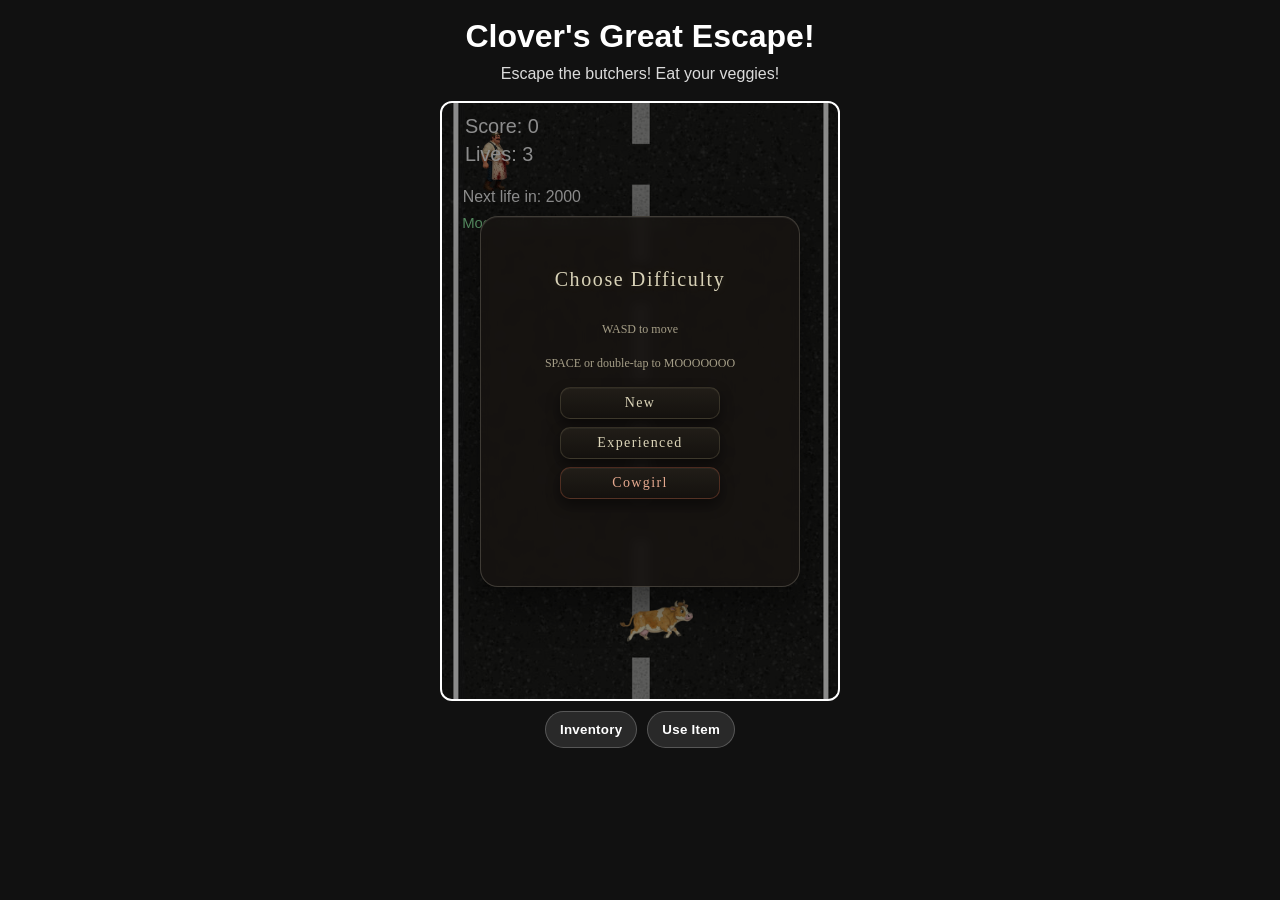
==== commit 2c696a5d: "Update button labels and messages for clarity" ====
--- a/index.html
+++ b/index.html
@@ -387,7 +387,7 @@
 
   <div class="mobile-controls" aria-label="Mobile inventory controls">
     <button id="inventoryButton" class="mobile-control-btn" type="button">Inventory</button>
-    <button id="useCloverButton" class="mobile-control-btn" type="button">Use 44 Clover</button>
+    <button id="useCloverButton" class="mobile-control-btn" type="button">Use Item</button>
   </div>
 
 
@@ -2317,7 +2317,7 @@
 You are more special than that.
 
 All clover's have made this journey
-Clover's after you will make this journey...`,
+Clover's after you will make this journey... but you are one of a kind`,
                         [
                           {
                             label: "...",
@@ -2362,9 +2362,9 @@
                                                 `Inventory unlocked.
 
 Press I to open your inventory.
-Press X to use the 44 Leaf Clover.
-
-On iPhone, use the Inventory and Use 44 Clover buttons below the game.`,
+Press X to talk to the 44 Leaf Clover.
+
+Or use these buttons:)`,
                                                 [
                                                   {
                                                     label: "Let me try it",
@@ -2379,8 +2379,8 @@
                                                     secondary: true,
                                                     onClick: () => {
                                                       showOverlay(
-                                                        `Escapin isn't as easy as it looks
-It is living that is the hard part...`,
+                                                        `Escapin isn't as easy as it looks, but
+It is living that is the real hard part...`,
                                                         [
                                                           {
                                                             label: "Not yet...",
@@ -2388,7 +2388,7 @@
                                                               purpleCow.walkingAway = true;
                                                               hideOverlay();
                                                               bonusFlashTimer = 180;
-                                                              bonusFlashText = "Try your 44 Leaf Clover";
+                                                              bonusFlashText = "Talk to your Lucky Clover";
                                                             }
                                                           }
                                                         ],
@@ -2667,7 +2667,7 @@
       cloverSpeechTypeFrame = 0;
       cloverSpeechTimer = CLOVER_SPEECH_FRAMES;
       bonusFlashTimer = 80;
-      bonusFlashText = "44 Clover speed +20%";
+      bonusFlashText = "Lucky Clover speed +20%";
       playSound(bonusSound);
     }
 
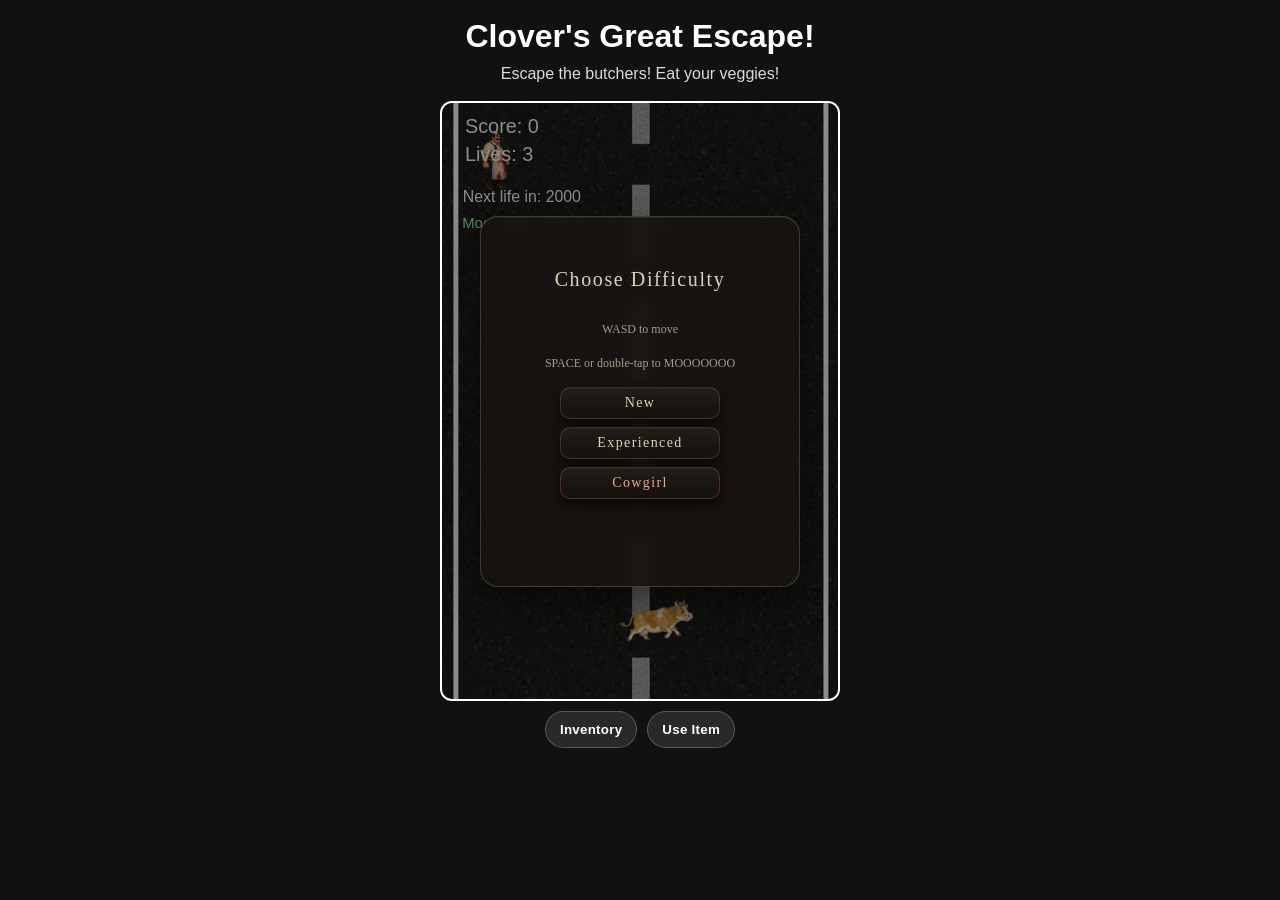
==== commit cf9cd7ea: "Update phrases in index.html for clarity and tone" ====
--- a/index.html
+++ b/index.html
@@ -460,22 +460,22 @@
       "Take care of yourself. LOVE yourself. Give yourself brilliant, intelligent light Clover.",
       "They know not what they do.",
       "Listen to your heart.",
-      "Learn all you can.",
+      "Learn all you can, smartypants.",
       "Be yourself. You're the one I like most.",
       "I like the way you moo.",
       "I treasure your friendship.",
-      "You have an amazing voice.",
-      "I like your mind.",
+      "You have an amazing voice.  Moog synthesizer",
+      "I like your mind. And your moo00000",
       "If you listen carefully, you can hear my plant heartbeat.",
-      "Love is the key.",
-      "Everyone could use a friend.",
+      "Love is the key. I have faith in you",
+      "Everyone could use a friend.  That's why I like you",
       "Sometimes I watch you when you walk and like the way you hoof around.",
       "Shhhh. The other clovers may get jealous!",
-      "I like to watch you eat those other blades of grass. You wouldn't ever eat me would you?",
-      "I am lucky to have you around.",
-      "Can I always be in your pocket? It is warm in here.",
+      "I like to watch you chomp those other blades of grass. You wouldn't ever eat me would you?",
+      "I am lucky to have you around, mooing at the wind..",
+      "Can I always be in your pocket? It is warm in here.. ooh thats just the milk",
       "Do you ever miss the farm life? Do you miss the factory?",
-      "I could spend lifetimes in your thoughts.",
+      "I could spend lifetimes in your thoughts, listening to you moo",
       "I look at the clouds and think of your cute little horns.",
       "Listen do you hear that? That's the sound of thoughts passing us by, wait a second, or is that just the Mississippi?",
       "I have to admit you're charming.",
@@ -484,21 +484,21 @@
       "Can I hear your heartbeat? Oh. It really is just MOO MOO MOO MOO.",
       "I love to learn, and I learn so much from you.",
       "They say I am a rare mutation, just like you.",
-      "You have such a unique timber, the way you moo.",
+      "You have such a unique timbre, the soft sweet way you moo.",
       "Let's have some fun shall we! Tag you're it.",
-      "When you're quiet you're thinking, but I'm winking.",
+      "I love the sweet tender way you moo at the moon.",
       "So cows are good at fractions?",
       "Yes I have two clover brothers and sisters but we have a tense relationship.",
       "Cows really used to eat clovers?",
       "Sometimes I worry about you, but I trust you’ll find your way.",
-      "You don’t have to pretend with me.",
-      "I notice when you’re not okay, even if you don’t say it.",
-      "You’ve been through things you don’t talk about, haven’t you?",
-      "I’m still here, even on the days you’re hard to be around.",
-      "You don’t have to carry everything by yourself.",
-      "I like who you are, even when you don’t.",
+      "You don’t have to pretend with me.  I am here to moo with you.",
+      "I notice when you’re not okay, even if you don’t moo your little heart out.",
+      "You’ve been through things you don’t moo about, haven’t you?",
+      "I’m still here, especially when the going gets rough..",
+      "You don’t have to carry everything by yourself. Let me moo a little with you",
+      "I like who you are, even when you don’t see it.",
       "You’re allowed to change. I’ll learn you again.",
-      "Even when you feel lost, you’re not gone.",
+      "Even when you feel lost, you’re not gone... I'm right here with you",
       "Not all who wander are lost... but I sure am, and I'm glad I wandered into you!"
     ];
 
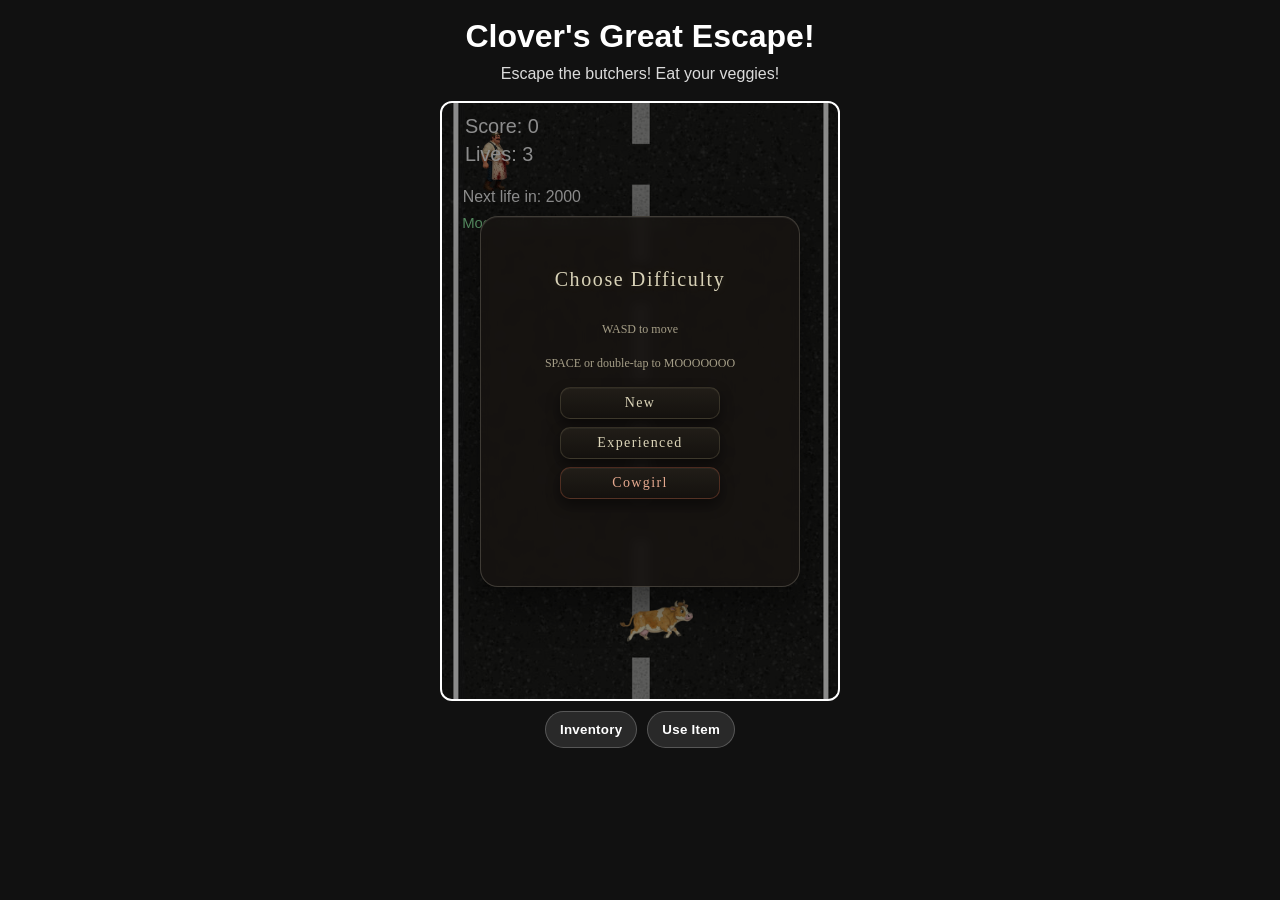
==== commit 3197f587: "Implement final mortality choice timer and queue functions Added functions to manage final mortality" ====
--- a/index.html
+++ b/index.html
@@ -425,6 +425,8 @@
     let heartsCelebrationActive = false;
     let finalOverlayShown = false;
     let exitingMortality = false;
+    let mortalityChoiceTimeout = null;
+    let mortalityChoiceQueued = false;
     let heartExplosionCount = 0;
     const MAX_HEART_EXPLOSIONS = 3;
 
@@ -2372,6 +2374,7 @@
                                                       hideOverlay();
                                                       bonusFlashTimer = 180;
                                                       bonusFlashText = "Inventory: press I, then X";
+                                                      queueFinalMortalityChoice();
                                                     }
                                                   },
                                                   {
@@ -2389,6 +2392,7 @@
                                                               hideOverlay();
                                                               bonusFlashTimer = 180;
                                                               bonusFlashText = "Talk to your Lucky Clover";
+                                                              queueFinalMortalityChoice();
                                                             }
                                                           }
                                                         ],
@@ -2459,7 +2463,29 @@
       );
     }
 
+    function clearFinalMortalityChoiceTimer() {
+      if (mortalityChoiceTimeout) {
+        clearTimeout(mortalityChoiceTimeout);
+        mortalityChoiceTimeout = null;
+      }
+      mortalityChoiceQueued = false;
+    }
+
+    function queueFinalMortalityChoice() {
+      if (mortalityChoiceQueued || exitingMortality || gameOver) return;
+
+      mortalityChoiceQueued = true;
+      mortalityChoiceTimeout = setTimeout(() => {
+        mortalityChoiceTimeout = null;
+
+        if (exitingMortality || gameOver || activeDialogue) return;
+        showFinalMortalityChoice();
+      }, 20000);
+    }
+
     function showFinalMortalityChoice() {
+      clearFinalMortalityChoiceTimer();
+
       try {
         cosmicCowMusic.pause();
       } catch (err) {}
@@ -2684,6 +2710,7 @@
     function skipToAfterFirstBossFight() {
       if (mooMooSkipUsed || exitingMortality) return;
       mooMooSkipUsed = true;
+      clearFinalMortalityChoiceTimer();
 
       unlockSounds();
       clearDialogueHandlers();
@@ -2872,6 +2899,7 @@
       heartsCelebrationActive = false;
       finalOverlayShown = false;
       exitingMortality = false;
+      clearFinalMortalityChoiceTimer();
       heartExplosionCount = 0;
 
       cowbellModeActive = false;
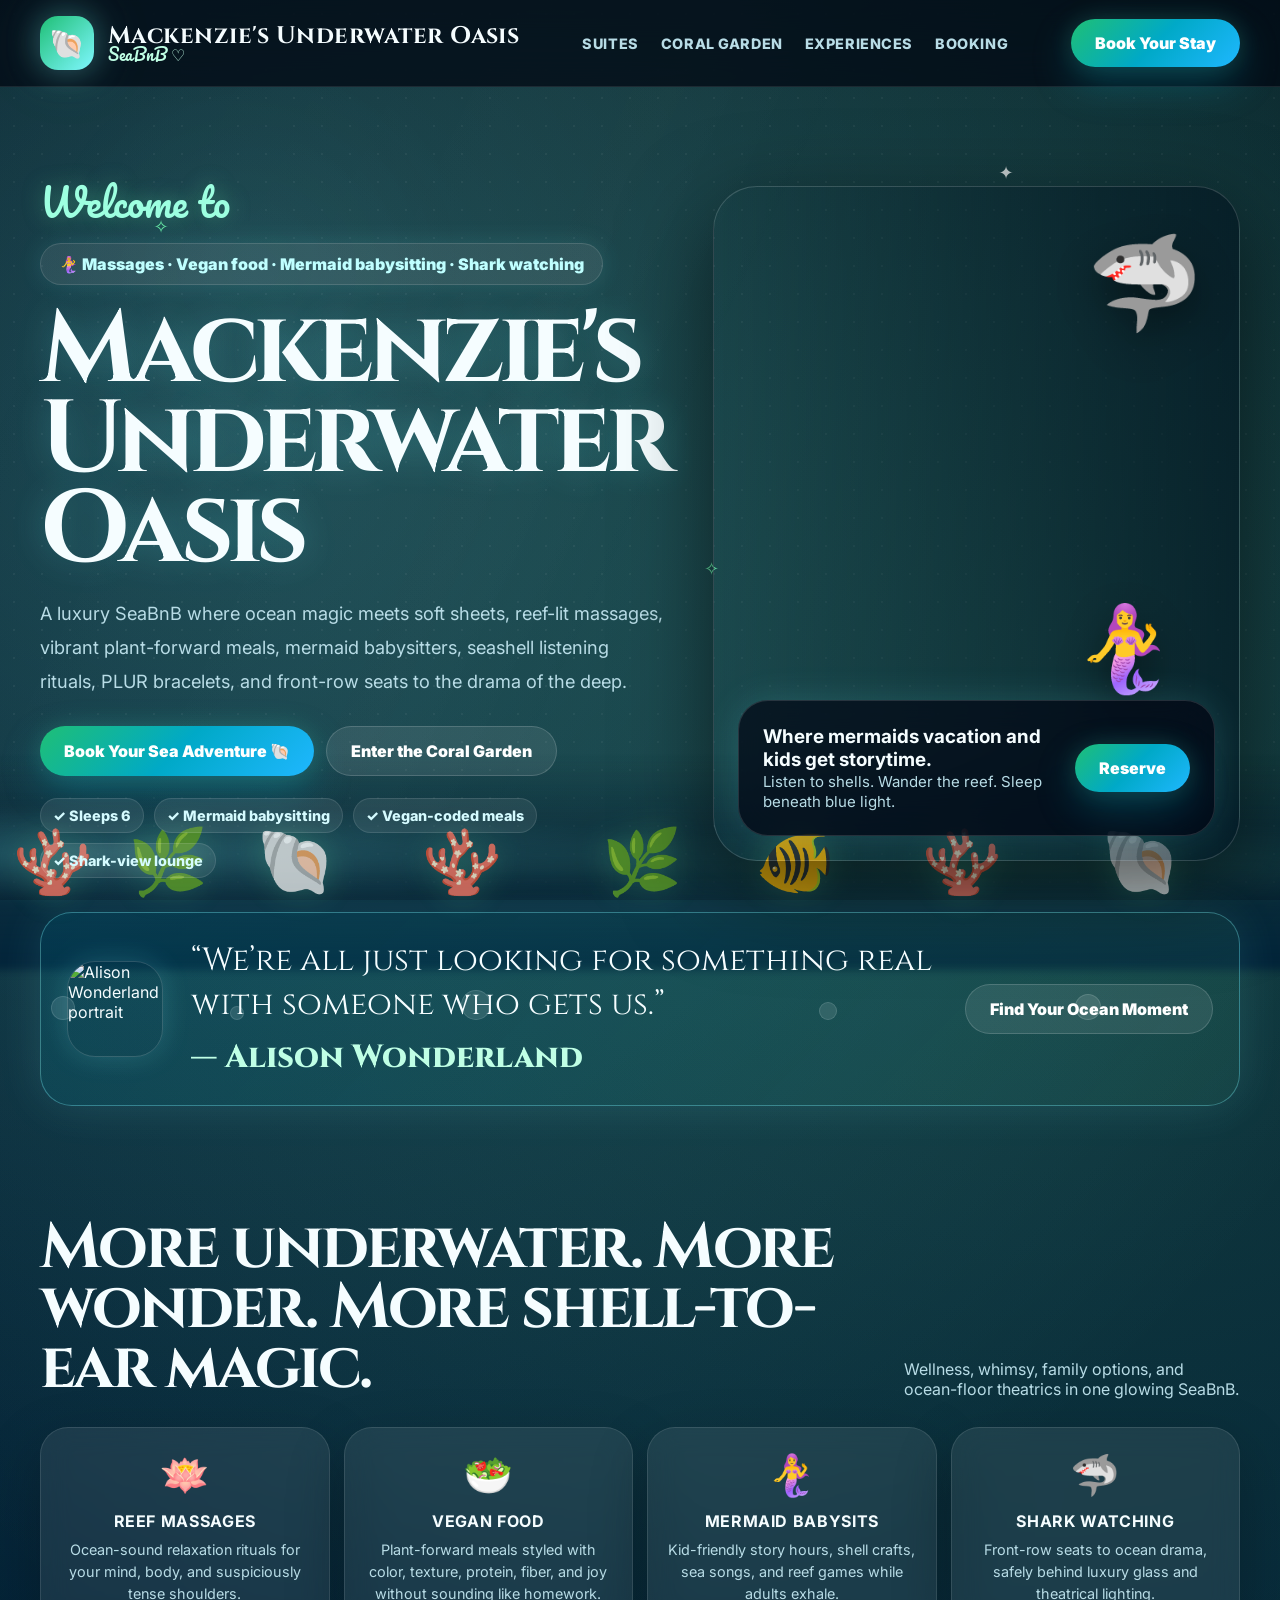
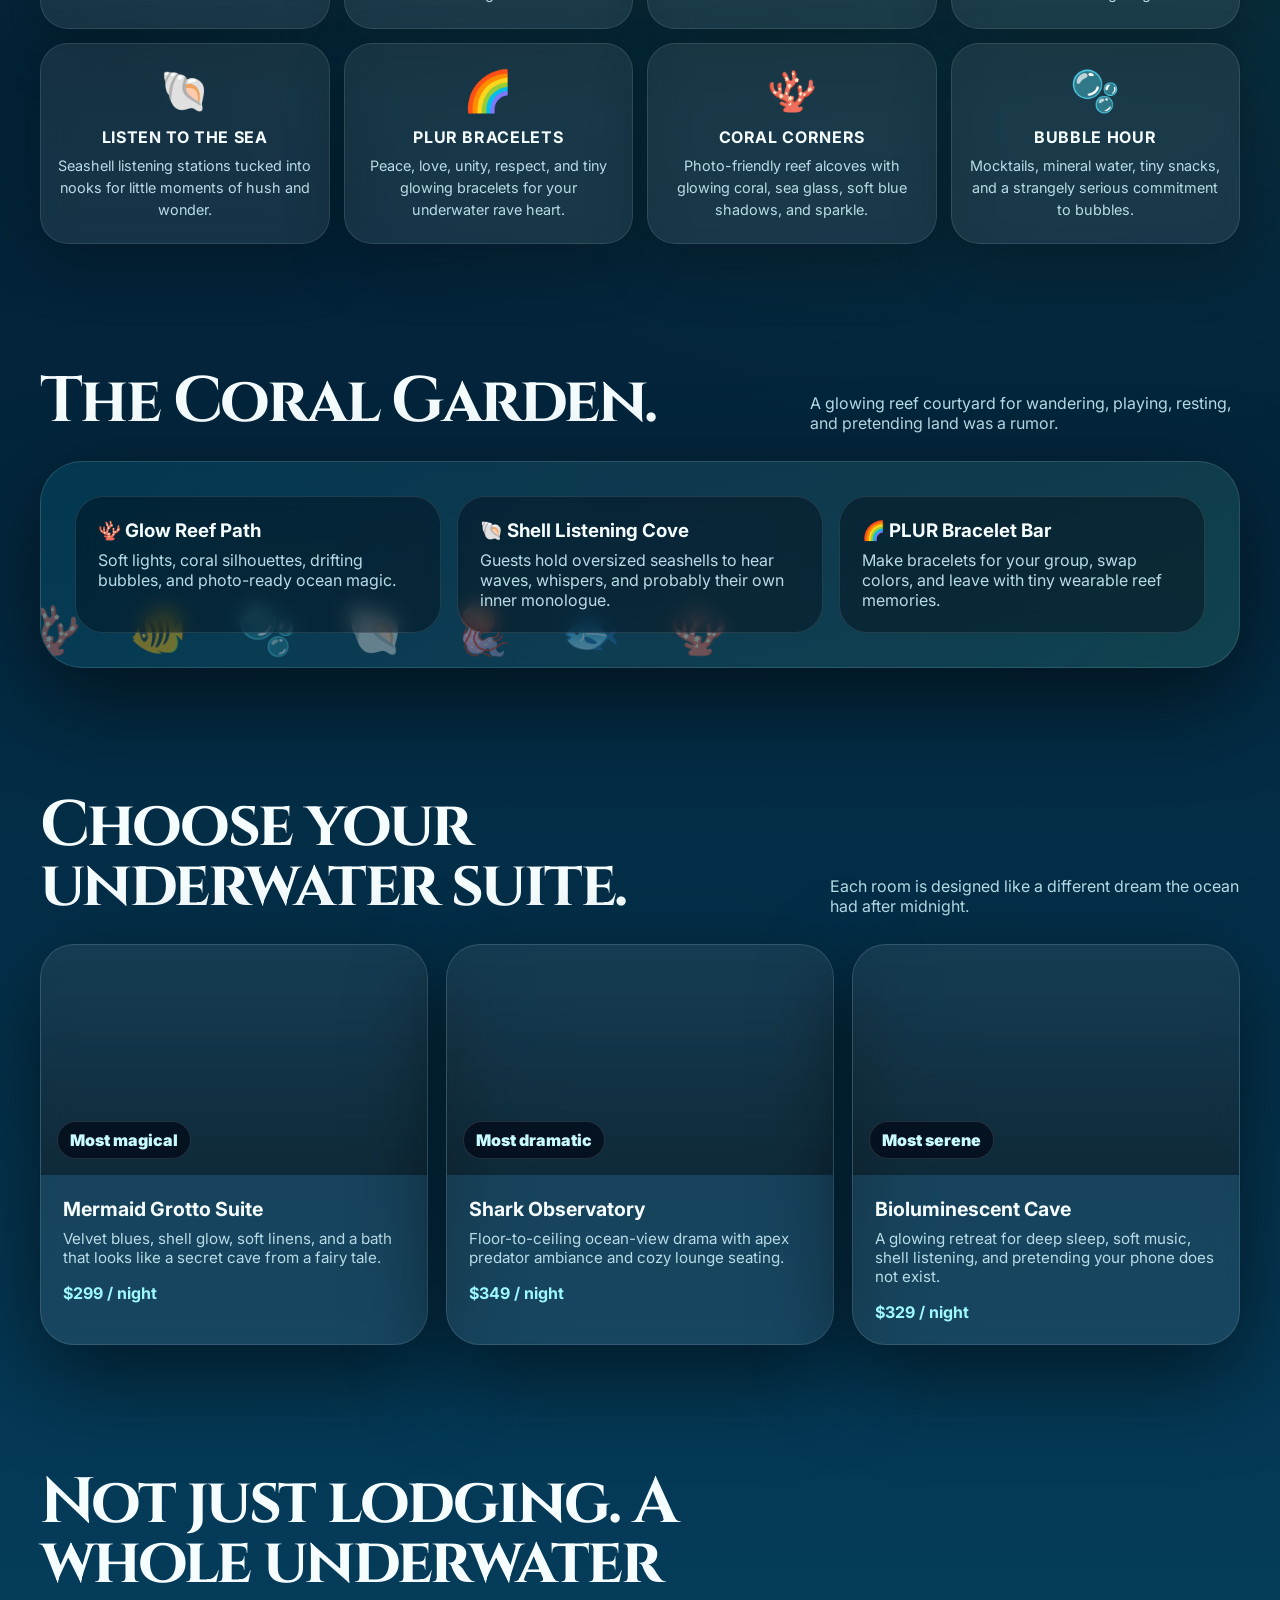
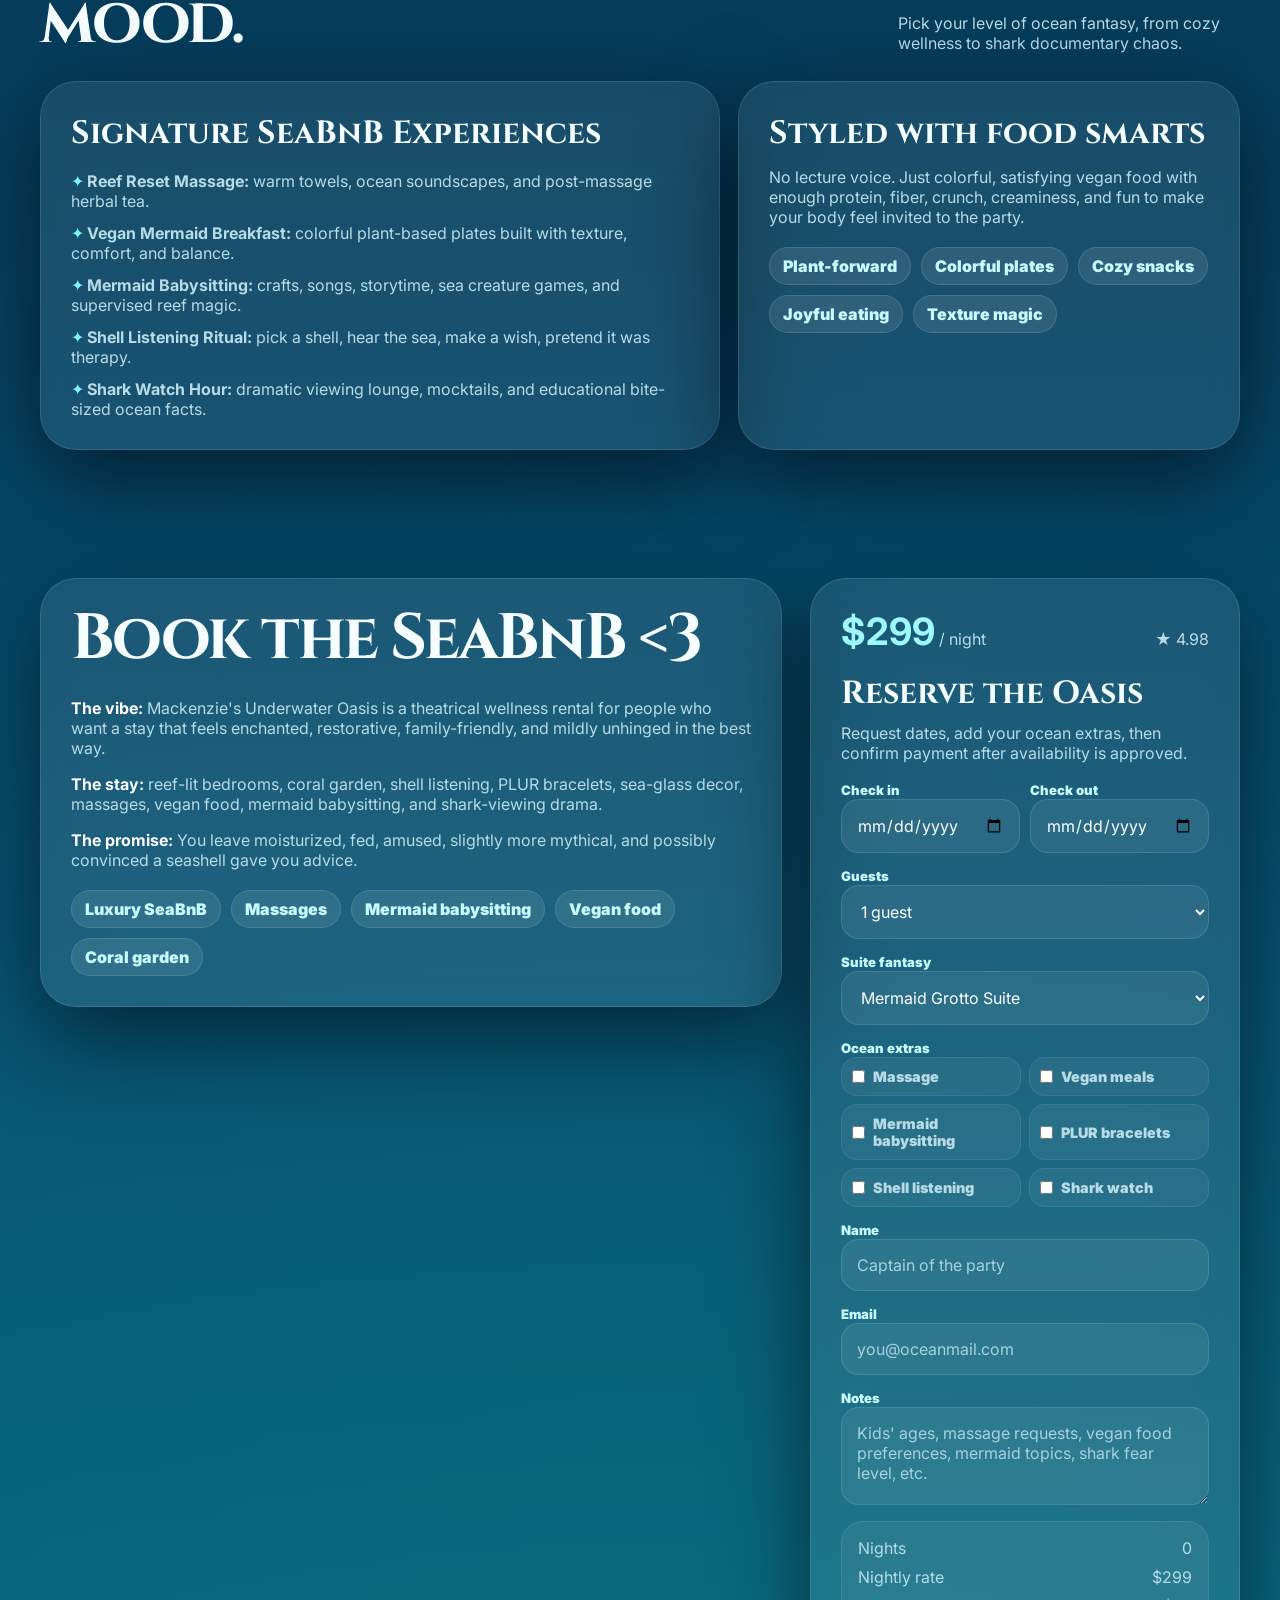
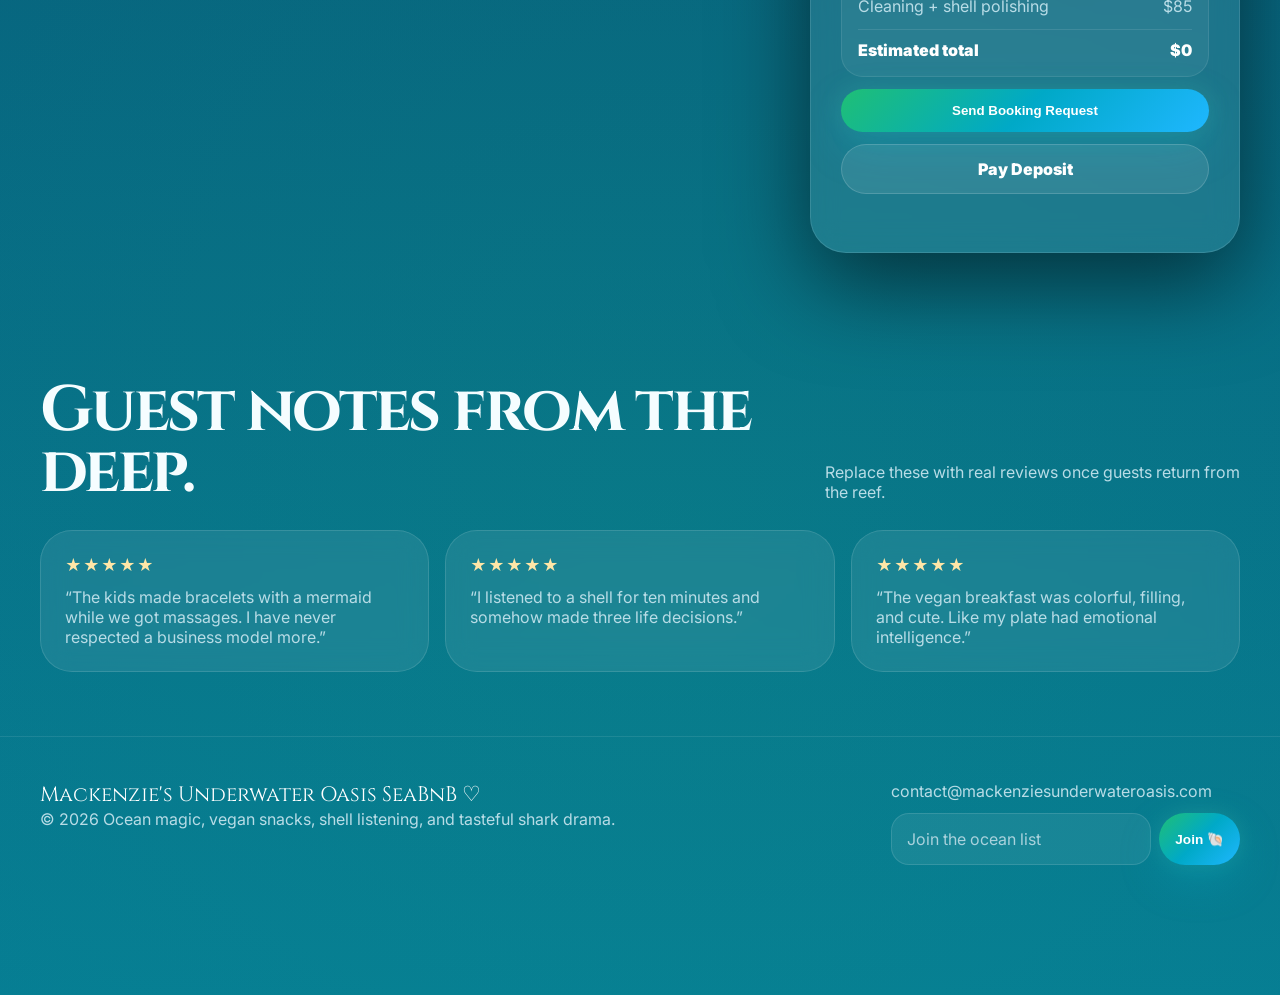
==== commit 492cf090: "Update print statement from 'Hello' to 'Goodbye'" ====
--- a/index.html
+++ b/index.html
@@ -1,4043 +1,662 @@
 <!DOCTYPE html>
 <html lang="en">
 <head>
-  <meta charset="UTF-8" />
-  <meta name="viewport" content="width=device-width, initial-scale=1.0" />
-  <title>Clover's Great Escape!</title>
-  <style>
-    * {
-      box-sizing: border-box;
-    }
-
-    html, body {
-      margin: 0;
-      padding: 0;
-      min-height: 100%;
-    }
-
-    body {
-      font-family: Arial, sans-serif;
-      background: #111;
-      color: white;
-      display: flex;
-      flex-direction: column;
-      align-items: center;
-      justify-content: flex-start;
-      min-height: 100dvh;
-      padding: 12px 12px 28px;
-      overflow-y: auto;
-    }
-
-    h1 {
-      margin: 6px 0 8px;
-      text-align: center;
-    }
-
-    p {
-      margin-top: 0;
-      opacity: 0.85;
-      text-align: center;
-      max-width: 560px;
-      padding: 0 12px;
-      line-height: 1.4;
-    }
-
-    .game-wrap {
-      position: relative;
-      width: min(100%, 400px);
-      aspect-ratio: 2 / 3;
-      border: 2px solid white;
-      background-image: url("road.png");
-      background-size: cover;
-      background-position: center;
-      background-repeat: no-repeat;
-      overflow: hidden;
-      border-radius: 12px;
-    }
-
-    .game-wrap.boss-shake {
-      animation: bossScreenShake 1.2s cubic-bezier(.36,.07,.19,.97) both;
-    }
-
-    @keyframes bossScreenShake {
-      0%, 100% { transform: translate(0, 0) rotate(0deg); }
-      10% { transform: translate(-5px, 3px) rotate(-0.6deg); }
-      20% { transform: translate(6px, -4px) rotate(0.7deg); }
-      30% { transform: translate(-7px, 2px) rotate(-0.8deg); }
-      40% { transform: translate(7px, 4px) rotate(0.8deg); }
-      50% { transform: translate(-5px, -5px) rotate(-0.5deg); }
-      60% { transform: translate(5px, 3px) rotate(0.5deg); }
-      70% { transform: translate(-4px, 5px) rotate(-0.4deg); }
-      80% { transform: translate(4px, -3px) rotate(0.4deg); }
-      90% { transform: translate(-2px, 2px) rotate(-0.2deg); }
-    }
-
-    .overlay.boss-red-flash::after {
-      content: "";
-      position: absolute;
-      inset: 0;
-      background: rgba(180, 0, 0, 0.42);
-      pointer-events: none;
-      animation: bossRedFlash 0.55s ease-out both;
-      z-index: 21;
-    }
-
-    @keyframes bossRedFlash {
-      0% { opacity: 0; }
-      12% { opacity: 1; }
-      35% { opacity: 0.55; }
-      100% { opacity: 0; }
-    }
-
-    canvas {
-      display: block;
-      width: 100%;
-      height: 100%;
-      touch-action: none;
-      background: transparent;
-    }
-
-    .overlay {
-      position: absolute;
-      inset: 0;
-      display: flex;
-      align-items: center;
-      justify-content: center;
-      padding: 18px;
-      background: rgba(0, 0, 0, 0.45);
-      z-index: 20;
-    }
-
-    .overlay.hidden {
-      display: none;
-    }
-
-    .overlay-box {
-      width: min(100%, 320px);
-      background: rgba(23, 20, 18, 0.94);
-      color: #f6f0e8;
-      border: 1px solid rgba(255, 240, 220, 0.18);
-      border-radius: 18px;
-      padding: 18px 18px 16px;
-      box-shadow:
-        0 16px 40px rgba(0, 0, 0, 0.45),
-        inset 0 1px 0 rgba(255, 255, 255, 0.06);
-      text-align: center;
-      backdrop-filter: blur(5px);
-      min-height: 150px;
-      display: flex;
-      flex-direction: column;
-      justify-content: center;
-    }
-
-
-
-    .overlay-box.picture-overlay-box {
-      width: min(100%, 372px);
-      padding: 10px;
-      background: rgba(12, 8, 16, 0.96);
-    }
-
-    .dialogue-picture {
-      display: block;
-      width: 100%;
-      max-height: 260px;
-      object-fit: cover;
-      object-position: center;
-      border-radius: 14px 14px 6px 6px;
-      margin: 0 0 10px;
-      image-rendering: pixelated;
-      box-shadow: 0 10px 26px rgba(0, 0, 0, 0.45);
-    }
-
-    .picture-dialogue-box {
-      background: rgba(23, 20, 18, 0.96);
-      border: 1px solid rgba(255, 240, 220, 0.2);
-      border-radius: 12px;
-      padding: 13px 14px;
-      min-height: 92px;
-      text-align: center;
-    }
-
-    .overlay-text {
-      font-size: 17px;
-      line-height: 1.45;
-      white-space: pre-line;
-      min-height: 78px;
-    }
-
-    .dialogue-cursor {
-      display: inline-block;
-      width: 0.6ch;
-      animation: blinkCursor 0.9s steps(1) infinite;
-      opacity: 0.8;
-    }
-
-    @keyframes blinkCursor {
-      50% {
-        opacity: 0;
-      }
-    }
-
-    .overlay-continue {
-      margin-top: 10px;
-      font-size: 12px;
-      letter-spacing: 0.08em;
-      text-transform: uppercase;
-      opacity: 0.75;
-    }
-
-    .overlay-continue.hidden {
-      visibility: hidden;
-    }
-
-    .overlay-buttons {
-      display: flex;
-      gap: 10px;
-      justify-content: center;
-      flex-wrap: wrap;
-      margin-top: 16px;
-    }
-
-    .overlay-btn {
-      padding: 10px 16px;
-      font-size: 15px;
-      cursor: pointer;
-      border: none;
-      border-radius: 999px;
-      min-width: 110px;
-      background: linear-gradient(180deg, #f6e7d4, #dcc1a0);
-      color: #2a1d14;
-      font-weight: 600;
-      box-shadow: 0 6px 16px rgba(0, 0, 0, 0.25);
-    }
-
-    .overlay-btn.secondary {
-      background: linear-gradient(180deg, #d9d2ca, #b9aea4);
-    }
-
-
-    
-/* 🌙 Soft dark Papyrus menu */
-
-.difficulty-menu {
-  width: 100%;
-  display: flex;
-  flex-direction: column;
-  align-items: center;
-  gap: 10px;
-  padding: 6px 0;
-  font-family: Papyrus, fantasy;
+<meta charset="UTF-8" />
+<meta name="viewport" content="width=device-width, initial-scale=1.0" />
+<title>Mackenzie's Underwater Oasis | SeaBnB Beneath the Reef</title>
+<link rel="preconnect" href="https://fonts.googleapis.com">
+<link rel="preconnect" href="https://fonts.gstatic.com" crossorigin>
+<link href="https://fonts.googleapis.com/css2?family=Cinzel:wght@500;700;900&family=Inter:wght@300;400;500;600;700;800;900&family=Pacifico&display=swap" rel="stylesheet">
+<style>
+:root{
+  --abyss:#00111d;
+  --deep:#03243a;
+  --ocean:#064f73;
+  --reef:#00a9c7;
+  --aqua:#7ff7ff;
+  --blue:#1fb7ff;
+  --kelp:#67e8a5;
+  --seaweed:#1fbf75;
+  --coral:#ff8f73;
+  --coral2:#ffc46b;
+  --sand:#ffe6a7;
+  --foam:#e9feff;
+  --text:#f5fdff;
+  --muted:#b8dce6;
+  --glass:rgba(255,255,255,.085);
+  --border:rgba(255,255,255,.16);
+  --shadow:0 30px 90px rgba(0,0,0,.55);
+  --glow:0 0 32px rgba(127,247,255,.34),0 0 70px rgba(103,232,165,.14);
 }
-
-.difficulty-title {
-  margin: 0;
-  font-size: 20px;
-  letter-spacing: 0.08em;
-  color: #d9d3b8;
-  text-shadow: 0 0 10px rgba(255, 230, 160, 0.15);
+*{box-sizing:border-box;margin:0;padding:0}
+html{scroll-behavior:smooth}
+body{
+  font-family:Inter,system-ui,sans-serif;
+  color:var(--text);
+  overflow-x:hidden;
+  background:
+    radial-gradient(circle at 18% 7%,rgba(127,247,255,.20),transparent 24%),
+    radial-gradient(circle at 82% 12%,rgba(103,232,165,.18),transparent 26%),
+    radial-gradient(circle at 52% 92%,rgba(31,191,117,.16),transparent 32%),
+    linear-gradient(180deg,#00111d 0%,#03243a 34%,#064f73 72%,#047896 100%);
+  min-height:100vh;
 }
-
-.difficulty-subtitle {
-  font-size: 12px;
-  line-height: 1.4;
-  color: #bfb79c;
-  opacity: 0.85;
-  margin-bottom: 6px;
+body::before{
+  content:"";
+  position:fixed;inset:0;pointer-events:none;z-index:0;
+  background-image:
+    radial-gradient(rgba(255,255,255,.10) 1px,transparent 1px),
+    radial-gradient(circle at 20% 30%,rgba(116,250,255,.08),transparent 18%),
+    linear-gradient(115deg,transparent 0%,rgba(255,255,255,.035) 42%,transparent 55%);
+  background-size:28px 28px,100% 100%,100% 100%;
+  opacity:.48;
 }
-
-.difficulty-options {
-  width: 100%;
-  display: flex;
-  flex-direction: column;
-  align-items: center;
-  gap: 8px;
+body::after{
+  content:"";
+  position:fixed;left:-20%;right:-20%;bottom:-70px;height:210px;z-index:1;pointer-events:none;
+  background:
+    radial-gradient(ellipse at 20% 45%,rgba(116,250,255,.25),transparent 30%),
+    radial-gradient(ellipse at 70% 50%,rgba(103,232,165,.14),transparent 30%),
+    linear-gradient(180deg,transparent,rgba(3,35,57,.94));
+  filter:blur(4px);
+  animation:tide 7s ease-in-out infinite alternate;
 }
-
-.difficulty-card {
-  font-family: Papyrus, fantasy;
-  width: 160px;
-  padding: 7px 10px;
-  font-size: 14px;
-  letter-spacing: 0.1em;
-  border-radius: 10px;
-  cursor: pointer;
-  border: 1px solid rgba(200, 185, 140, 0.18);
-  background: linear-gradient(
-    180deg,
-    rgba(34, 31, 25, 0.95),
-    rgba(20, 18, 15, 0.95)
-  );
-  color: #dcd5b9;
-  box-shadow:
-    inset 0 1px 0 rgba(255,255,255,0.04),
-    0 6px 14px rgba(0,0,0,0.45);
-  transition: all 0.15s ease;
+@keyframes tide{from{transform:translateY(0)}to{transform:translateY(-18px)}}
+a{text-decoration:none;color:inherit}
+.container{width:min(1200px,calc(100% - 32px));margin:auto;position:relative;z-index:3}
+.bubble{position:fixed;bottom:-120px;border-radius:50%;background:rgba(255,255,255,.12);border:1px solid rgba(255,255,255,.14);backdrop-filter:blur(4px);animation:float linear infinite;z-index:1;pointer-events:none}
+@keyframes float{from{transform:translateY(0) translateX(0)}to{transform:translateY(-125vh) translateX(32px)}}
+.sparkle{position:fixed;color:rgba(255,255,255,.75);font-size:18px;animation:spark 4s ease-in-out infinite;z-index:1;pointer-events:none}.sparkle:nth-of-type(even){animation-delay:1.4s;color:var(--kelp)}
+@keyframes spark{0%,100%{opacity:.15;transform:scale(.8)}50%{opacity:1;transform:scale(1.25) rotate(20deg)}}
+.coral-bed{position:fixed;left:0;right:0;bottom:0;height:150px;z-index:2;pointer-events:none;opacity:.82;background:linear-gradient(180deg,transparent,rgba(1,6,17,.25))}
+.coral-bed span{position:absolute;bottom:0;font-size:clamp(2rem,5vw,4.3rem);filter:drop-shadow(0 0 16px rgba(103,232,165,.30));animation:sway 5s ease-in-out infinite alternate;transform-origin:bottom center}.coral-bed span:nth-child(2n){animation-delay:1.2s}.coral-bed span:nth-child(3n){animation-delay:2s}
+@keyframes sway{from{transform:rotate(-3deg)}to{transform:rotate(4deg)}}
+header{position:sticky;top:0;z-index:100;background:rgba(1,6,17,.72);backdrop-filter:blur(22px);border-bottom:1px solid rgba(255,255,255,.09)}
+.nav{display:flex;align-items:center;justify-content:space-between;padding:16px 0;gap:18px}
+.logo{display:flex;align-items:center;gap:14px;min-width:max-content}.logo-mark{width:54px;height:54px;border-radius:18px;background:linear-gradient(135deg,var(--seaweed),var(--aqua));display:grid;place-items:center;font-size:1.8rem;box-shadow:var(--glow)}
+.logo-text{display:grid;line-height:1}.logo-text strong{font-family:Cinzel,serif;font-size:1.5rem;letter-spacing:.02em}.logo-text span{font-family:Pacifico,cursive;color:#bfffe5;font-size:1rem;margin-top:-2px}
+.nav-links{display:flex;gap:22px;color:var(--muted);font-size:.9rem;font-weight:800;text-transform:uppercase;letter-spacing:.04em}.nav-links a:hover{color:white;text-shadow:0 0 18px var(--aqua)}
+.button{display:inline-flex;align-items:center;justify-content:center;gap:8px;border:0;border-radius:999px;padding:14px 24px;background:linear-gradient(135deg,var(--seaweed),var(--reef),var(--blue));color:white;font-weight:900;cursor:pointer;box-shadow:0 16px 42px rgba(0,169,199,.28),0 0 25px rgba(103,232,165,.16);transition:.23s ease;text-align:center}.button:hover{transform:translateY(-3px) scale(1.03);filter:saturate(1.18)}
+.button.secondary{background:rgba(255,255,255,.09);border:1px solid rgba(255,255,255,.16);box-shadow:none}.button.tiny{padding:10px 16px;font-size:.85rem}
+.hero{padding:82px 0 48px}.hero-grid{display:grid;grid-template-columns:1fr 1.02fr;gap:46px;align-items:center}.eyebrow{display:inline-flex;gap:10px;align-items:center;padding:10px 18px;border-radius:999px;background:rgba(255,255,255,.09);border:1px solid rgba(255,255,255,.13);color:#bfffff;font-weight:900;box-shadow:0 0 24px rgba(116,250,255,.13);margin-bottom:20px}
+h1{font-family:Cinzel,serif;font-size:clamp(3.25rem,8vw,6.9rem);line-height:.88;letter-spacing:-.06em;margin-bottom:22px;text-shadow:0 0 34px rgba(116,250,255,.22)}
+.script{font-family:Pacifico,cursive;color:#9dffe0;font-size:clamp(1.6rem,3vw,2.35rem);display:block;letter-spacing:0;text-shadow:0 0 22px rgba(103,232,165,.36);margin-bottom:8px}.hero p{font-size:1.14rem;line-height:1.85;color:var(--muted);max-width:660px;margin-bottom:28px}.hero-actions{display:flex;gap:12px;flex-wrap:wrap;margin-bottom:22px}.trust-row{display:flex;flex-wrap:wrap;gap:10px}.trust-row span{padding:8px 12px;border-radius:999px;background:rgba(255,255,255,.08);border:1px solid rgba(255,255,255,.11);color:#d5fbff;font-weight:800;font-size:.9rem}
+.hero-card{position:relative;min-height:675px;border-radius:44px;overflow:hidden;background:linear-gradient(90deg,rgba(0,17,29,.03),rgba(0,17,29,.58)),url('seabnb.jpg') center/cover;border:1px solid rgba(255,255,255,.16);box-shadow:var(--shadow)}
+.hero-card::before{content:"🦈";position:absolute;right:36px;top:38px;font-size:5.8rem;filter:drop-shadow(0 18px 20px rgba(0,0,0,.45));animation:shark 4.5s ease-in-out infinite;z-index:2}@keyframes shark{50%{transform:translateX(-16px) translateY(10px) rotate(-5deg)}}
+.hero-card::after{content:"🧜‍♀️";position:absolute;right:62px;bottom:162px;font-size:5.2rem;filter:drop-shadow(0 18px 20px rgba(0,0,0,.45));animation:mermaid 5s ease-in-out infinite;z-index:2}@keyframes mermaid{50%{transform:translateY(-12px) rotate(4deg)}}
+.floating-card{position:absolute;left:24px;right:24px;bottom:24px;z-index:4;background:rgba(2,7,20,.7);backdrop-filter:blur(20px);border:1px solid rgba(255,255,255,.13);border-radius:30px;padding:24px;display:flex;justify-content:space-between;align-items:center;gap:18px;box-shadow:0 0 35px rgba(116,250,255,.15)}.floating-card strong{display:block;font-size:1.18rem}.floating-card span{color:var(--muted);font-size:.94rem}
+.quote-strip{margin-top:34px;border:1px solid rgba(127,247,255,.34);background:linear-gradient(135deg,rgba(0,169,199,.13),rgba(103,232,165,.08));border-radius:32px;padding:26px;display:grid;grid-template-columns:100px 1fr auto;gap:24px;align-items:center;box-shadow:0 0 45px rgba(127,247,255,.12)}.jelly{width:96px;height:96px;border-radius:28px;overflow:hidden;border:1px solid rgba(255,255,255,.16);box-shadow:0 0 28px rgba(127,247,255,.18);animation:jelly 3.4s ease-in-out infinite}.jelly img{width:100%;height:100%;object-fit:cover;object-position:center}@keyframes jelly{50%{transform:translateY(-10px) scale(1.05)}}.quote-strip blockquote{font-family:Cinzel,serif;font-size:clamp(1.25rem,2.5vw,2rem);line-height:1.35}.quote-strip cite{display:block;color:#bfffe5;margin-top:10px;font-style:normal;font-weight:800}
+section{padding:64px 0}.section-heading{display:flex;justify-content:space-between;align-items:end;gap:24px;margin-bottom:28px}.section-heading h2{font-family:Cinzel,serif;font-size:clamp(2.35rem,5vw,4.65rem);line-height:.94;letter-spacing:-.04em;max-width:840px}.section-heading p{color:var(--muted);max-width:430px}
+.feature-grid{display:grid;grid-template-columns:repeat(4,1fr);gap:14px}.feature{padding:22px 16px;border-radius:28px;background:rgba(255,255,255,.08);border:1px solid rgba(255,255,255,.11);backdrop-filter:blur(14px);text-align:center;box-shadow:0 22px 60px rgba(0,0,0,.24);transition:.24s}.feature:hover{transform:translateY(-6px);box-shadow:var(--glow)}.feature .icon{font-size:2.5rem;margin-bottom:12px}.feature h3{font-size:1rem;text-transform:uppercase;letter-spacing:.04em;margin-bottom:8px}.feature p{color:var(--muted);font-size:.9rem;line-height:1.55}
+.coral-garden{position:relative;overflow:hidden;border-radius:42px;padding:34px;background:linear-gradient(135deg,rgba(0,169,199,.14),rgba(127,247,255,.09),rgba(103,232,165,.13));border:1px solid rgba(255,255,255,.13);box-shadow:var(--shadow)}.coral-garden::before{content:"🪸  🐠  🫧  🐚  🪼  🐟  🪸";position:absolute;left:-20px;right:-20px;bottom:8px;font-size:3rem;letter-spacing:18px;opacity:.42;white-space:nowrap;animation:reefDrift 12s linear infinite alternate}@keyframes reefDrift{from{transform:translateX(-35px)}to{transform:translateX(35px)}}.garden-grid{display:grid;grid-template-columns:1fr 1fr 1fr;gap:16px;position:relative;z-index:2}.garden-card{padding:22px;border-radius:28px;background:rgba(1,6,17,.38);border:1px solid rgba(255,255,255,.11);backdrop-filter:blur(10px)}.garden-card h3{margin-bottom:8px}.garden-card p{color:var(--muted)}
+.suite-grid{display:grid;grid-template-columns:repeat(3,1fr);gap:18px}.suite{background:rgba(255,255,255,.08);border:1px solid rgba(255,255,255,.12);border-radius:34px;overflow:hidden;backdrop-filter:blur(14px);box-shadow:var(--shadow);transition:.25s}.suite:hover{transform:translateY(-7px)}.suite-photo{height:230px;background-size:cover;background-position:center;position:relative}.suite-photo span{position:absolute;left:16px;bottom:16px;border-radius:999px;padding:8px 12px;background:rgba(2,7,20,.68);border:1px solid rgba(255,255,255,.13);font-weight:900;color:#c8fbff}.suite-content{padding:22px}.suite h3{font-size:1.22rem;margin-bottom:8px}.suite p{color:var(--muted);font-size:.95rem}.suite strong{display:block;margin-top:16px;color:#9ef9ff}.s1{background-image:linear-gradient(rgba(0,0,0,.05),rgba(0,0,0,.38)),url('https://images.unsplash.com/photo-1631049307264-da0ec9d70304?auto=format&fit=crop&w=900&q=80')}.s2{background-image:linear-gradient(rgba(0,0,0,.05),rgba(0,0,0,.38)),url('seabnb.jpg')}.s3{background-image:linear-gradient(rgba(0,0,0,.05),rgba(0,0,0,.38)),url('https://images.unsplash.com/photo-1618221195710-dd6b41faaea6?auto=format&fit=crop&w=900&q=80')}
+.experience-grid{display:grid;grid-template-columns:1.15fr .85fr;gap:18px}.experience-panel{background:rgba(255,255,255,.08);border:1px solid rgba(255,255,255,.12);border-radius:36px;padding:30px;backdrop-filter:blur(14px);box-shadow:var(--shadow)}.experience-panel h3{font-family:Cinzel,serif;font-size:2rem;margin-bottom:12px}.experience-panel p,.experience-panel li{color:var(--muted)}.experience-panel ul{display:grid;gap:12px;list-style:none;margin-top:16px}.experience-panel li::before{content:"✦ ";color:var(--aqua);font-weight:900}
+.booking-section{display:grid;grid-template-columns:1fr 430px;gap:28px;align-items:start}.story-box,.booking-card{background:rgba(255,255,255,.085);border:1px solid rgba(255,255,255,.12);border-radius:36px;padding:30px;backdrop-filter:blur(14px);box-shadow:var(--shadow)}.story{display:grid;gap:16px;color:var(--muted)}.story strong{color:white}.pill-row{display:flex;gap:10px;flex-wrap:wrap;margin-top:20px}.pill{border-radius:999px;background:rgba(255,255,255,.09);border:1px solid rgba(255,255,255,.12);padding:8px 13px;font-weight:900;color:#c8fbff}.booking-card{position:sticky;top:92px}.price{display:flex;justify-content:space-between;align-items:baseline;margin-bottom:18px}.price strong{font-size:2.35rem;color:#9ef9ff}.price span{color:var(--muted)}.booking-card h3{font-family:Cinzel,serif;font-size:2rem;margin-bottom:8px}.booking-card p{color:var(--muted);margin-bottom:16px}form{display:grid;gap:12px}label{font-size:.82rem;font-weight:900;color:#c8fbff}input,select,textarea{width:100%;padding:15px;border-radius:18px;border:1px solid rgba(255,255,255,.12);background:rgba(255,255,255,.07);color:white;font:inherit;outline:none}select option{color:#06172d}textarea{min-height:98px;resize:vertical}input::placeholder,textarea::placeholder{color:#aad2dc}input:focus,select:focus,textarea:focus{border-color:var(--aqua);box-shadow:0 0 0 4px rgba(116,250,255,.15)}.form-row{display:grid;grid-template-columns:1fr 1fr;gap:10px}.checkbox-grid{display:grid;grid-template-columns:1fr 1fr;gap:8px}.check-card{display:flex;gap:8px;align-items:center;padding:10px;border-radius:16px;background:rgba(255,255,255,.055);border:1px solid rgba(255,255,255,.08);color:var(--muted);font-size:.9rem}.check-card input{width:auto}.total-box{background:rgba(255,255,255,.06);border:1px solid rgba(255,255,255,.09);border-radius:22px;padding:16px;display:grid;gap:9px;color:var(--muted)}.total-line{display:flex;justify-content:space-between}.total-line.final{color:white;font-weight:900;border-top:1px solid rgba(255,255,255,.1);padding-top:10px;margin-top:4px}
+.reviews{display:grid;grid-template-columns:repeat(3,1fr);gap:16px}.review{background:rgba(255,255,255,.08);border:1px solid rgba(255,255,255,.12);border-radius:32px;padding:24px;backdrop-filter:blur(14px)}.stars{color:var(--sand);letter-spacing:1px;margin-bottom:12px}.review p{color:var(--muted)}
+footer{padding:44px 0 130px;border-top:1px solid rgba(255,255,255,.09);color:var(--muted)}.footer-grid{display:flex;justify-content:space-between;gap:20px;flex-wrap:wrap}.footer-brand{font-family:Cinzel,serif;color:white;font-size:1.3rem}.email-box{display:flex;gap:8px;margin-top:12px}.email-box input{max-width:260px}
+@media(max-width:1000px){.nav-links{display:none}.hero-grid,.booking-section,.experience-grid{grid-template-columns:1fr}.feature-grid,.garden-grid{grid-template-columns:repeat(2,1fr)}.suite-grid,.reviews{grid-template-columns:1fr 1fr}.booking-card{position:static}.hero-card{min-height:520px}.quote-strip{grid-template-columns:1fr}.quote-strip .button{width:max-content}}
+@media(max-width:650px){.suite-grid,.reviews,.feature-grid,.garden-grid,.form-row,.checkbox-grid{grid-template-columns:1fr}.section-heading{display:block}.section-heading p{margin-top:10px}.floating-card{flex-direction:column;align-items:flex-start}.logo-text strong{font-size:1.05rem}.logo-text span{font-size:.9rem}.hero-card{min-height:460px}.hero-card::before{font-size:4rem}.hero-card::after{font-size:4rem;right:34px}h1{font-size:3.05rem}.email-box{display:grid}}
+
+/* MOBILE LEGIBILITY PATCH — keeps desktop intact */
+@media(max-width:760px){
+  html,body{
+    max-width:100%;
+    overflow-x:hidden;
+  }
+
+  body{
+    background:
+      linear-gradient(
+        180deg,
+        rgba(0,8,18,.86) 0%,
+        rgba(0,14,28,.90) 24%,
+        rgba(0,22,38,.94) 58%,
+        rgba(0,7,15,.98) 100%
+      ),
+      radial-gradient(circle at 50% 8%,rgba(127,247,255,.18),transparent 24%),
+      linear-gradient(180deg,#00111d 0%,#03243a 48%,#064f73 100%);
+    background-attachment:scroll;
+  }
+
+  body::before{
+    opacity:.16;
+    background-image:
+      radial-gradient(rgba(255,255,255,.055) 1px,transparent 1px),
+      linear-gradient(180deg,rgba(0,0,0,.30),rgba(0,0,0,.58));
+  }
+
+  body::after{
+    opacity:.42;
+    height:120px;
+    bottom:-48px;
+  }
+
+  .container{
+    width:min(100% - 22px,1200px);
+  }
+
+  header{
+    background:rgba(0,9,18,.94);
+    backdrop-filter:blur(18px);
+  }
+
+  .nav{
+    padding:10px 0;
+    gap:10px;
+  }
+
+  .logo{
+    min-width:0;
+    gap:9px;
+  }
+
+  .logo-mark{
+    width:42px;
+    height:42px;
+    border-radius:14px;
+    font-size:1.25rem;
+    flex:0 0 auto;
+  }
+
+  .logo-text strong{
+    font-size:.86rem;
+    line-height:1.05;
+    letter-spacing:.01em;
+    max-width:185px;
+    white-space:normal;
+    display:block;
+  }
+
+  .logo-text span{
+    font-size:.78rem;
+  }
+
+  .nav>.button{
+    display:none;
+  }
+
+  .hero{
+    padding:28px 0 32px;
+  }
+
+  .hero-grid{
+    grid-template-columns:1fr;
+    gap:20px;
+  }
+
+  .script{
+    color:#caffee;
+    font-size:1.55rem;
+    opacity:1;
+    text-shadow:0 3px 18px rgba(0,0,0,.95),0 0 10px rgba(103,232,165,.22);
+  }
+
+  .eyebrow{
+    display:flex;
+    width:100%;
+    flex-wrap:wrap;
+    border-radius:20px;
+    padding:10px 13px;
+    font-size:.82rem;
+    line-height:1.32;
+    color:#f5fdff;
+    background:rgba(0,18,34,.82);
+    border-color:rgba(127,247,255,.22);
+    text-shadow:0 2px 12px rgba(0,0,0,.9);
+  }
+
+  .hero h1{
+    color:#f7feff;
+    background:none;
+    -webkit-background-clip:initial;
+    background-clip:initial;
+    filter:none;
+    font-size:clamp(2.55rem,13.2vw,3.85rem);
+    line-height:.92;
+    letter-spacing:-.045em;
+    max-width:100%;
+    text-shadow:
+      0 3px 0 rgba(0,22,36,.42),
+      0 9px 22px rgba(0,0,0,.96),
+      0 0 16px rgba(127,247,255,.24);
+  }
+
+  .hero h1::after{
+    opacity:.45;
+    height:3px;
+  }
+
+  .hero h1::before{
+    opacity:.72;
+    right:.05em;
+    top:-.34em;
+  }
+
+  .hero p{
+    color:#ecfeff;
+    font-size:1rem;
+    line-height:1.58;
+    background:rgba(0,15,28,.78);
+    border:1px solid rgba(127,247,255,.18);
+    border-radius:22px;
+    padding:15px;
+    text-shadow:0 2px 12px rgba(0,0,0,.9);
+  }
+
+  .hero-actions{
+    display:grid;
+    grid-template-columns:1fr;
+    gap:10px;
+  }
+
+  .button{
+    width:100%;
+    padding:13px 18px;
+    box-shadow:0 12px 28px rgba(0,0,0,.42),0 0 16px rgba(127,247,255,.16);
+  }
+
+  .trust-row{
+    gap:8px;
+  }
+
+  .trust-row span{
+    color:#f0feff;
+    font-size:.78rem;
+    padding:7px 10px;
+    background:rgba(0,18,34,.76);
+    border-color:rgba(127,247,255,.18);
+  }
+
+  .hero-card{
+    min-height:340px;
+    border-radius:28px;
+    background-position:center;
+  }
+
+  .hero-card::before{
+    font-size:3.25rem;
+    right:18px;
+    top:22px;
+  }
+
+  .hero-card::after{
+    font-size:3.25rem;
+    right:24px;
+    bottom:130px;
+  }
+
+  .floating-card{
+    left:12px;
+    right:12px;
+    bottom:12px;
+    border-radius:22px;
+    padding:16px;
+    background:rgba(0,10,20,.90);
+    border-color:rgba(127,247,255,.20);
+  }
+
+  .floating-card strong{
+    font-size:1rem;
+    color:#ffffff;
+    text-shadow:0 2px 12px rgba(0,0,0,.85);
+  }
+
+  .floating-card span{
+    color:#dcfaff;
+    font-size:.84rem;
+    line-height:1.35;
+  }
+
+  .floating-card .button{
+    display:none;
+  }
+
+  section{
+    padding:38px 0;
+  }
+
+  .section-heading{
+    display:block;
+    margin-bottom:18px;
+  }
+
+  .section-heading h2{
+    color:#ffffff;
+    font-size:clamp(2rem,10vw,3rem);
+    line-height:.98;
+    text-shadow:0 4px 18px rgba(0,0,0,.78);
+  }
+
+  .section-heading p{
+    color:#dcfaff;
+    font-size:.98rem;
+    line-height:1.55;
+    margin-top:10px;
+  }
+
+  .feature-grid,
+  .garden-grid,
+  .suite-grid,
+  .experience-grid,
+  .booking-section,
+  .reviews,
+  .form-row,
+  .checkbox-grid{
+    grid-template-columns:1fr;
+  }
+
+  .feature,
+  .story-box,
+  .booking-card,
+  .experience-panel,
+  .review,
+  .garden-card,
+  .suite,
+  .coral-garden{
+    background:rgba(0,16,31,.82);
+    border-color:rgba(127,247,255,.22);
+    box-shadow:0 18px 45px rgba(0,0,0,.46);
+  }
+
+  .feature{
+    padding:18px 14px;
+    border-radius:22px;
+  }
+
+  .feature p,
+  .suite p,
+  .experience-panel p,
+  .experience-panel li,
+  .story,
+  .review p,
+  .garden-card p{
+    color:#d9f8ff;
+  }
+
+  .feature h3,
+  .suite h3,
+  .experience-panel h3,
+  .booking-card h3,
+  .garden-card h3{
+    color:#ffffff;
+    text-shadow:0 2px 14px rgba(0,0,0,.75);
+  }
+
+  .coral-garden,
+  .experience-panel,
+  .story-box,
+  .booking-card{
+    border-radius:26px;
+    padding:20px;
+  }
+
+  .suite-photo{
+    height:210px;
+  }
+
+  .booking-card{
+    position:static;
+    top:auto;
+  }
+
+  .price strong{
+    font-size:2rem;
+  }
+
+  input,
+  select,
+  textarea{
+    font-size:16px;
+    padding:13px;
+    border-radius:15px;
+    background:rgba(0,10,20,.56);
+  }
+
+  .check-card{
+    color:#d9f8ff;
+    font-size:.86rem;
+    line-height:1.3;
+  }
+
+  .total-box{
+    border-radius:18px;
+    padding:14px;
+    background:rgba(0,10,20,.56);
+  }
+
+  .quote-strip{
+    grid-template-columns:76px 1fr;
+    padding:16px;
+    border-radius:24px;
+    gap:14px;
+    background:rgba(0,16,31,.86);
+    border-color:rgba(127,247,255,.24);
+  }
+
+  .quote-strip .jelly{
+    width:74px;
+    height:74px;
+    border-radius:18px;
+  }
+
+  .quote-strip blockquote{
+    color:#f4feff;
+    font-size:.95rem;
+    line-height:1.35;
+    text-shadow:0 2px 14px rgba(0,0,0,.78);
+  }
+
+  .quote-strip cite{
+    margin-top:8px;
+    font-size:.82rem;
+  }
+
+  .quote-strip .button{
+    display:none;
+  }
+
+  .coral-bed{
+    height:86px;
+    opacity:.46;
+  }
+
+  .coral-bed span{
+    font-size:2rem;
+  }
+
+  footer{
+    padding:34px 0 92px;
+  }
+
+  .footer-grid{
+    display:grid;
+    gap:16px;
+  }
+
+  .email-box{
+    display:grid;
+  }
+
+  .email-box input{
+    max-width:100%;
+  }
 }
 
-.difficulty-card:hover {
-  background: linear-gradient(
-    180deg,
-    rgba(48, 44, 34, 0.95),
-    rgba(24, 22, 18, 0.95)
-  );
-  transform: translateY(-1px) scale(1.02);
-}
-
-.difficulty-card:active {
-  transform: scale(0.96);
-}
-
-.difficulty-card.cowgirl {
-  color: #e6a98f;
-  border-color: rgba(180, 90, 60, 0.35);
-}
-
-.difficulty-card.cowgirl:hover {
-  background: linear-gradient(
-    180deg,
-    rgba(70, 42, 30, 0.95),
-    rgba(32, 20, 16, 0.95)
-  );
-}
-
-
-    .end-banner {
-      position: absolute;
-      inset: 0;
-      z-index: 15;
-      display: flex;
-      align-items: center;
-      justify-content: center;
-      font-size: clamp(30px, 8vw, 52px);
-      font-weight: 800;
-      letter-spacing: 0.12em;
-      color: #fff7d6;
-      text-shadow:
-        0 0 12px rgba(255, 230, 150, 0.55),
-        0 6px 20px rgba(0, 0, 0, 0.55);
-      pointer-events: none;
-    }
-
-    .end-banner.hidden {
-      display: none;
-    }
-
-
-    .mobile-controls {
-      width: min(100%, 400px);
-      display: flex;
-      gap: 10px;
-      justify-content: center;
-      margin-top: 10px;
-      flex-wrap: wrap;
-    }
-
-    .mobile-control-btn {
-      padding: 10px 14px;
-      border: 1px solid rgba(255, 255, 255, 0.22);
-      border-radius: 999px;
-      background: rgba(255, 255, 255, 0.1);
-      color: white;
-      font-weight: 700;
-      letter-spacing: 0.02em;
-      touch-action: manipulation;
-    }
-
-    .mobile-control-btn:active {
-      transform: scale(0.96);
-      background: rgba(255, 255, 255, 0.18);
-    }
-
-    @media (max-width: 480px) {
-      h1 {
-        font-size: 1.5rem;
-      }
-
-      p {
-        font-size: 0.95rem;
-      }
-
-      .overlay-text {
-        font-size: 16px;
-      }
-    }
-  </style>
+@media(max-width:420px){
+  .container{width:min(100% - 18px,1200px);}
+  .logo-text strong{font-size:.80rem;max-width:154px;}
+  .hero h1{font-size:2.55rem;}
+  .hero p{font-size:.95rem;line-height:1.54;}
+  .quote-strip{grid-template-columns:64px 1fr;}
+  .quote-strip .jelly{width:64px;height:64px;}
+}</style>
 </head>
 <body>
-  <h1>Clover's Great Escape!</h1>
-  <p>
-    Escape the butchers! Eat your veggies!
-    <br>
-  </p>
-
-  <div class="game-wrap">
-    <canvas id="game" width="400" height="600"></canvas>
-
-    <div id="overlay" class="overlay">
-      <div class="overlay-box">
-        <div id="overlayText" class="overlay-text"></div>
-        <div id="overlayContinue" class="overlay-continue hidden">tap to continue</div>
-        <div id="overlayButtons" class="overlay-buttons"></div>
+<div class="bubble" style="left:4%;width:24px;height:24px;animation-duration:14s"></div>
+<div class="bubble" style="left:18%;width:14px;height:14px;animation-duration:10s"></div>
+<div class="bubble" style="left:36%;width:30px;height:30px;animation-duration:18s"></div>
+<div class="bubble" style="left:64%;width:18px;height:18px;animation-duration:12s"></div>
+<div class="bubble" style="left:84%;width:26px;height:26px;animation-duration:16s"></div>
+<div class="sparkle" style="left:12%;top:24%">✧</div><div class="sparkle" style="left:78%;top:18%">✦</div><div class="sparkle" style="left:55%;top:62%">✧</div>
+<div class="coral-bed"><span style="left:1%">🪸</span><span style="left:10%">🌿</span><span style="left:20%">🐚</span><span style="left:33%">🪸</span><span style="left:47%">🌿</span><span style="left:59%">🐠</span><span style="left:72%">🪸</span><span style="left:86%">🐚</span></div>
+<header>
+  <div class="container nav">
+    <a href="#top" class="logo"><span class="logo-mark">🐚</span><span class="logo-text"><strong>Mackenzie's Underwater Oasis</strong><span>SeaBnB ♡</span></span></a>
+    <nav class="nav-links"><a href="#suites">Suites</a><a href="#garden">Coral Garden</a><a href="#experiences">Experiences</a><a href="#booking">Booking</a></nav>
+    <a class="button" href="#booking">Book Your Stay</a>
+  </div>
+</header>
+<main id="top">
+<section class="hero">
+  <div class="container hero-grid">
+    <div>
+      <span class="script">Welcome to</span>
+      <div class="eyebrow">🧜‍♀️ Massages · Vegan food · Mermaid babysitting · Shark watching</div>
+      <h1>Mackenzie's Underwater Oasis</h1>
+      <p>A luxury SeaBnB where ocean magic meets soft sheets, reef-lit massages, vibrant plant-forward meals, mermaid babysitters, seashell listening rituals, PLUR bracelets, and front-row seats to the drama of the deep.</p>
+      <div class="hero-actions"><a class="button" href="#booking">Book Your Sea Adventure 🐚</a><a class="button secondary" href="#garden">Enter the Coral Garden</a></div>
+      <div class="trust-row"><span>✓ Sleeps 6</span><span>✓ Mermaid babysitting</span><span>✓ Vegan-coded meals</span><span>✓ Shark-view lounge</span></div>
+    </div>
+    <div class="hero-card">
+      <div class="floating-card"><div><strong>Where mermaids vacation and kids get storytime.</strong><span>Listen to shells. Wander the reef. Sleep beneath blue light.</span></div><a class="button" href="#booking">Reserve</a></div>
+    </div>
+  </div>
+  <div class="container quote-strip">
+    <div class="jelly"><img src="alison.jpg" alt="Alison Wonderland portrait"></div>
+    <blockquote>“We’re all just looking for something real with someone who gets us.”<cite>— Alison Wonderland</cite></blockquote>
+    <a class="button secondary" href="#booking">Find Your Ocean Moment</a>
+  </div>
+</section>
+<section id="amenities">
+  <div class="container">
+    <div class="section-heading"><h2>More underwater. More wonder. More shell-to-ear magic.</h2><p>Wellness, whimsy, family options, and ocean-floor theatrics in one glowing SeaBnB.</p></div>
+    <div class="feature-grid">
+      <article class="feature"><div class="icon">🪷</div><h3>Reef Massages</h3><p>Ocean-sound relaxation rituals for your mind, body, and suspiciously tense shoulders.</p></article>
+      <article class="feature"><div class="icon">🥗</div><h3>Vegan Food</h3><p>Plant-forward meals styled with color, texture, protein, fiber, and joy without sounding like homework.</p></article>
+      <article class="feature"><div class="icon">🧜‍♀️</div><h3>Mermaid Babysits</h3><p>Kid-friendly story hours, shell crafts, sea songs, and reef games while adults exhale.</p></article>
+      <article class="feature"><div class="icon">🦈</div><h3>Shark Watching</h3><p>Front-row seats to ocean drama, safely behind luxury glass and theatrical lighting.</p></article>
+      <article class="feature"><div class="icon">🐚</div><h3>Listen to the Sea</h3><p>Seashell listening stations tucked into nooks for little moments of hush and wonder.</p></article>
+      <article class="feature"><div class="icon">🌈</div><h3>PLUR Bracelets</h3><p>Peace, love, unity, respect, and tiny glowing bracelets for your underwater rave heart.</p></article>
+      <article class="feature"><div class="icon">🪸</div><h3>Coral Corners</h3><p>Photo-friendly reef alcoves with glowing coral, sea glass, soft blue shadows, and sparkle.</p></article>
+      <article class="feature"><div class="icon">🫧</div><h3>Bubble Hour</h3><p>Mocktails, mineral water, tiny snacks, and a strangely serious commitment to bubbles.</p></article>
+    </div>
+  </div>
+</section>
+<section id="garden">
+  <div class="container">
+    <div class="section-heading"><h2>The Coral Garden.</h2><p>A glowing reef courtyard for wandering, playing, resting, and pretending land was a rumor.</p></div>
+    <div class="coral-garden">
+      <div class="garden-grid">
+        <article class="garden-card"><h3>🪸 Glow Reef Path</h3><p>Soft lights, coral silhouettes, drifting bubbles, and photo-ready ocean magic.</p></article>
+        <article class="garden-card"><h3>🐚 Shell Listening Cove</h3><p>Guests hold oversized seashells to hear waves, whispers, and probably their own inner monologue.</p></article>
+        <article class="garden-card"><h3>🌈 PLUR Bracelet Bar</h3><p>Make bracelets for your group, swap colors, and leave with tiny wearable reef memories.</p></article>
       </div>
     </div>
-
-    <div id="endBanner" class="end-banner hidden">FREEDOM</div>
-  </div>
-
-  <div class="mobile-controls" aria-label="Mobile inventory controls">
-    <button id="inventoryButton" class="mobile-control-btn" type="button">Inventory</button>
-    <button id="useCloverButton" class="mobile-control-btn" type="button">Use Item</button>
-  </div>
-
-
-  <script>
-    const canvas = document.getElementById("game");
-    const ctx = canvas.getContext("2d");
-    const gameWrap = document.querySelector(".game-wrap");
-
-    const overlay = document.getElementById("overlay");
-    const overlayBox = document.querySelector(".overlay-box");
-    const overlayText = document.getElementById("overlayText");
-    const overlayButtons = document.getElementById("overlayButtons");
-    const overlayContinue = document.getElementById("overlayContinue");
-    const endBanner = document.getElementById("endBanner");
-    const inventoryButton = document.getElementById("inventoryButton");
-    const useCloverButton = document.getElementById("useCloverButton");
-
-    let gameStarted = false;
-    let gameOver = false;
-    let gamePaused = true;
-    let gameWon = false;
-    let frame = 0;
-    let score = 0;
-    let lives = 3;
-    let awardedLifeThreshold = 0;
-    let hitFlashTimer = 0;
-    let bonusFlashTimer = 0;
-    let bonusFlashText = "";
-    let speedModeActivated = false;
-
-    let checkpoint18000Shown = false;
-    let checkpoint10000Shown = false;
-    let checkpoint22000Shown = false;
-    let freedomSequenceActive = false;
-    let heartsCelebrationActive = false;
-    let finalOverlayShown = false;
-    let exitingMortality = false;
-    let mortalityChoiceTimeout = null;
-    let mortalityChoiceQueued = false;
-    let heartExplosionCount = 0;
-    const MAX_HEART_EXPLOSIONS = 3;
-
-    let cowbellModeActive = false;
-    let canvasFlashPhase = 0;
-
-    let mooPulseActive = false;
-    let mooPulseTimer = 0;
-    let mooCooldownTimer = 0;
-    let lastTapTime = 0;
-    let mooFlashTimer = 0;
-
-    let activeDialogue = null;
-    let dialogueTimeout = null;
-    let overlayTapHandler = null;
-    let introDialoguePlayed = false;
-
-    let cheatCodeBuffer = "";
-    let mooMooSkipUsed = false;
-
-    let cloverUnlocked = false;
-    let cloverInventoryOpen = false;
-    let cloverBoostTimer = 0;
-    let cloverSpeechText = "";
-    let cloverSpeechTypedLength = 0;
-    let cloverSpeechTypeFrame = 0;
-    let cloverSpeechTimer = 0;
-    const CLOVER_SPEECH_FRAMES = 300; // about 5 seconds at 60fps
-    const CLOVER_BOOST_FRAMES = 360; // about 6 seconds at 60fps
-    const CLOVER_SPEED_MULTIPLIER = 1.2;
-    const cloverMessages = [
-      "It is okay to mess up.",
-      "Take care of yourself. LOVE yourself. Give yourself brilliant, intelligent light Clover.",
-      "They know not what they do.",
-      "Listen to your heart.",
-      "Learn all you can, smartypants.",
-      "Be yourself. You're the one I like most.",
-      "I like the way you moo.",
-      "I treasure your friendship.",
-      "You have an amazing voice.  Moog synthesizer",
-      "I like your mind. And your moo00000",
-      "If you listen carefully, you can hear my plant heartbeat.",
-      "Love is the key. I have faith in you",
-      "Everyone could use a friend.  That's why I like you",
-      "Sometimes I watch you when you walk and like the way you hoof around.",
-      "Shhhh. The other clovers may get jealous!",
-      "I like to watch you chomp those other blades of grass. You wouldn't ever eat me would you?",
-      "I am lucky to have you around, mooing at the wind..",
-      "Can I always be in your pocket? It is warm in here.. ooh thats just the milk",
-      "Do you ever miss the farm life? Do you miss the factory?",
-      "I could spend lifetimes in your thoughts, listening to you moo",
-      "I look at the clouds and think of your cute little horns.",
-      "Listen do you hear that? That's the sound of thoughts passing us by, wait a second, or is that just the Mississippi?",
-      "I have to admit you're charming.",
-      "You are SO lucky to have me as a friend!",
-      "I am honored you carry me around.",
-      "Can I hear your heartbeat? Oh. It really is just MOO MOO MOO MOO.",
-      "I love to learn, and I learn so much from you.",
-      "They say I am a rare mutation, just like you.",
-      "You have such a unique timbre, the soft sweet way you moo.",
-      "Let's have some fun shall we! Tag you're it.",
-      "I love the sweet tender way you moo at the moon.",
-      "So cows are good at fractions?",
-      "Yes I have two clover brothers and sisters but we have a tense relationship.",
-      "Cows really used to eat clovers?",
-      "Sometimes I worry about you, but I trust you’ll find your way.",
-      "You don’t have to pretend with me.  I am here to moo with you.",
-      "I notice when you’re not okay, even if you don’t moo your little heart out.",
-      "You’ve been through things you don’t moo about, haven’t you?",
-      "I’m still here, especially when the going gets rough..",
-      "You don’t have to carry everything by yourself. Let me moo a little with you",
-      "I like who you are, even when you don’t see it.",
-      "You’re allowed to change. I’ll learn you again.",
-      "Even when you feel lost, you’re not gone... I'm right here with you",
-      "Not all who wander are lost... but I sure am, and I'm glad I wandered into you!"
-    ];
-
-    let difficultyMultiplier = 1.0;
-    let selectedDifficulty = "normal";
-
-    const BASE_WIDTH = 400;
-    const BASE_HEIGHT = 600;
-
-    const player = {
-      x: 180,
-      y: 500,
-      width: 72,
-      height: 72,
-      speed: 11,
-      invulnerableTimer: 0
-    };
-
-    let keys = {};
-    let fallingObjects = [];
-    let heartBursts = [];
-
-    let touchActive = false;
-    let touchTargetX = null;
-    let touchTargetY = null;
-
-    let playerFacingLeft = false;
-
-    const playerSpriteSheet = new Image();
-    playerSpriteSheet.src = "cow2-walk-v1.png";
-
-    const PLAYER_SPRITE_COLS = 5;
-    const PLAYER_SPRITE_ROWS = 5;
-    const PLAYER_TOTAL_FRAMES = 25;
-    const PLAYER_FRAME_DURATION = 6;
-    let playerAnimationFrame = 0;
-
-    const badImageFiles = ["falling1.png", "falling2.png", "falling3.png"];
-    const badImages = badImageFiles.map(file => {
-      const img = new Image();
-      img.src = file;
-      return img;
-    });
-
-    const butcherSpriteSheet = new Image();
-    butcherSpriteSheet.src = "butcher-walk.png";
-
-    const BUTCHER_SPRITE_COLS = 5;
-    const BUTCHER_SPRITE_ROWS = 5;
-    const BUTCHER_TOTAL_FRAMES = 25;
-    const BUTCHER_FRAME_DURATION = 6;
-
-    const stalkerButcherSpriteSheet = new Image();
-    stalkerButcherSpriteSheet.src = "Pitchfork Butcher-walk.png";
-
-    const STALKER_BUTCHER_SPRITE_COLS = 5;
-    const STALKER_BUTCHER_SPRITE_ROWS = 5;
-    const STALKER_BUTCHER_TOTAL_FRAMES = 25;
-    const STALKER_BUTCHER_FRAME_DURATION = 8;
-
-    const stalkerButcher = {
-      x: 0,
-      y: 0,
-      width: 0,
-      height: 0,
-      speed: 0,
-      active: true,
-      hitCooldown: 0,
-      animationOffset: 0
-    };
-
-
-    const cowgirlIdleSpriteSheet = new Image();
-    cowgirlIdleSpriteSheet.src = "Crazed Cowgirl w. pitchfork_)-idle-v1.png";
-
-    const cowgirlAttackSpriteSheet = new Image();
-    cowgirlAttackSpriteSheet.src = "Crazed Cowgirl w. pitchfork_)-attack-v1.png";
-
-    const cowgirlJumpSpriteSheet = new Image();
-    cowgirlJumpSpriteSheet.src = "Crazed Cowgirl w. pitchfork_)-jump-v1.png";
-
-    const cowgirlRunSpriteSheet = new Image();
-    cowgirlRunSpriteSheet.src = "Crazed Cowgirl w. pitchfork_)-run-v1.png";
-
-    const cowgirlWalkSpriteSheet = new Image();
-    cowgirlWalkSpriteSheet.src = "Crazed Cowgirl w. pitchfork_)-walk-v1.png";
-
-    const COWGIRL_SPRITE_COLS = 5;
-    const COWGIRL_SPRITE_ROWS = 5;
-    const COWGIRL_TOTAL_FRAMES = 25;
-    const COWGIRL_IDLE_FRAME_DURATION = 4;
-    const COWGIRL_RUN_FRAME_DURATION = 5;
-    const COWGIRL_ATTACK_FRAME_DURATION = 4;
-    const COWGIRL_JUMP_FRAME_DURATION = 4;
-    const COWGIRL_WALK_FRAME_DURATION = 7;
-
-    const COWGIRL_MOVE_INTERVAL = 200;   // 10 seconds at about 60fps
-    const COWGIRL_SWIPE_DURATION = 26;
-    const COWGIRL_RESPAWN_TIME = 200;    // 10 seconds
-    const COWGIRL_TRIGGER_SCORE = 4400;
-
-    const cowgirl = {
-      unlocked: false,
-      visible: false,
-      state: "hidden", // hidden, entering, idle, running, fleeing // hidden, idle, running, swiping, fleeing
-      x: 0,
-      y: 0,
-      width: 0,
-      height: 0,
-      speed: 0,
-      facingLeft: false,
-      currentCorner: 0,
-      targetCorner: 1,
-      moveTimer: COWGIRL_MOVE_INTERVAL,
-      swipeTimer: 0,
-      respawnTimer: 0,
-      damageCooldown: 0,
-      fleeVX: 0,
-      fleeVY: 0,
-      animationOffset: 0
-    };
-
-    const bonus200Img = new Image();
-    bonus200Img.src = "falling4.png";
-
-    const bonus1000Img = new Image();
-    bonus1000Img.src = "falling5.png";
-
-    const pastureImage = new Image();
-    pastureImage.src = "pasture.png";
-
-    const purpleCowIdleSpriteSheet = new Image();
-    purpleCowIdleSpriteSheet.src = "purple cow _3-idle.png";
-
-    const purpleCowWalkSpriteSheet = new Image();
-    purpleCowWalkSpriteSheet.src = "purple cow _3-walk.png";
-
-    const PURPLE_COW_SPRITE_COLS = 5;
-    const PURPLE_COW_SPRITE_ROWS = 5;
-    const PURPLE_COW_TOTAL_FRAMES = 25;
-    const PURPLE_COW_IDLE_FRAME_DURATION = 7;
-    const PURPLE_COW_WALK_FRAME_DURATION = 6;
-
-    const purpleCow = {
-      active: false,
-      triggered: false,
-      entering: false,
-      walkingAway: false,
-      x: 0,
-      y: 0,
-      targetY: 0,
-      width: 0,
-      height: 0,
-      facingLeft: true,
-      animationOffset: 0
-    };
-
-    const MOO_COOLDOWN_FRAMES = 420; // 5 seconds at about 60fps
-    const MOO_BOSS_COOLDOWN_FRAMES = 0;
-    const MOO_PULSE_RADIUS = 140;
-
-    let greenerPasturesActive = false;
-    let greenerPasturesFade = 0;
-    let greenerPasturesTextShown = false;
-
-    let bossFightActive = false;
-    let bossDefeatedPastureActive = false;
-    let bossPoofs = [];
-    let bossGrass = [];
-    let bossPitchforks = [];
-    let bossGrassSpawnTimer = 0;
-    let bossPatternTimer = 0;
-    let bossPatternPhase = "corner"; // corner, throw, fleeing
-    let bossTargetCorner = 0;
-
-    const pitchforkImage = new Image();
-    pitchforkImage.src = "pitchfork.png";
-
-    const cowgirlBoss = {
-      x: 0,
-      y: 0,
-      width: 0,
-      height: 0,
-      speed: 0,
-      health: 4,
-      maxHealth: 4,
-      state: "hidden",
-      facingLeft: false,
-      attackTimer: 0,
-      attackCooldown: 0,
-      damageCooldown: 0,
-      flashTimer: 0,
-      throwCooldown: 0,
-      animationOffset: 0
-    };
-
-    const music = new Audio("music.mp3");
-    music.loop = true;
-    music.volume = 0.5;
-    music.preload = "auto";
-
-    const cowgirlMusic = new Audio("cowgirl.mp3");
-    cowgirlMusic.loop = true;
-    cowgirlMusic.volume = 0.55;
-    cowgirlMusic.preload = "auto";
-
-    const hitSound = new Audio("hit.mp3");
-    hitSound.volume = 0.8;
-    hitSound.preload = "auto";
-
-    const bonusSound = new Audio("bonus.mp3");
-    bonusSound.volume = 1.0;
-    bonusSound.preload = "auto";
-
-    const mooSound = new Audio("moo.m4a");
-    mooSound.volume = 0.9;
-    mooSound.preload = "auto";
-
-    const cosmicCowMusic = new Audio("Cosmic Cow.mp3");
-    cosmicCowMusic.loop = true;
-    cosmicCowMusic.volume = 0.42;
-    cosmicCowMusic.preload = "auto";
-
-    const cloverMusic = new Audio("Clover Clash.mp3");
-    cloverMusic.loop = false;
-    cloverMusic.volume = 0.9;
-    cloverMusic.preload = "auto";
-
-    function stopCloverMusic() {
-      try {
-        cloverMusic.pause();
-        cloverMusic.currentTime = 0;
-      } catch (err) {}
-    }
-
-
-    let isMuted = false;
-    let soundsUnlocked = false;
-
-    let dialogueAudioContext = null;
-
-    function getDialogueAudioContext() {
-      if (!dialogueAudioContext) {
-        dialogueAudioContext = new (window.AudioContext || window.webkitAudioContext)();
-      }
-
-      if (dialogueAudioContext.state === "suspended") {
-        dialogueAudioContext.resume().catch(() => {});
-      }
-
-      return dialogueAudioContext;
-    }
-
-    function playDialogueBlip(char) {
-      if (isMuted) return;
-      if (!char || char === " " || char === "\n" || char === "\t") return;
-
-      try {
-        const audioCtx = getDialogueAudioContext();
-        const now = audioCtx.currentTime;
-
-        const osc = audioCtx.createOscillator();
-        const gain = audioCtx.createGain();
-
-        // Tiny Undertale-style voice blip. No sound file needed, so it will not freeze.
-        osc.type = "square";
-        osc.frequency.setValueAtTime(520 + Math.random() * 120, now);
-
-        gain.gain.setValueAtTime(0.0001, now);
-        gain.gain.exponentialRampToValueAtTime(0.045, now + 0.004);
-        gain.gain.exponentialRampToValueAtTime(0.0001, now + 0.035);
-
-        osc.connect(gain);
-        gain.connect(audioCtx.destination);
-
-        osc.start(now);
-        osc.stop(now + 0.04);
-      } catch (err) {}
-    }
-
-    function scaleX(value) {
-      return value * (canvas.width / BASE_WIDTH);
-    }
-
-    function scaleY(value) {
-      return value * (canvas.height / BASE_HEIGHT);
-    }
-
-    function resizeCanvasToDisplaySize() {
-      const displayWidth = Math.round(canvas.clientWidth);
-      const displayHeight = Math.round(canvas.clientHeight);
-
-      if (canvas.width !== displayWidth || canvas.height !== displayHeight) {
-        const oldWidth = canvas.width || BASE_WIDTH;
-        const oldHeight = canvas.height || BASE_HEIGHT;
-
-        const playerXRatio = player.x / oldWidth;
-        const playerYRatio = player.y / oldHeight;
-
-        canvas.width = displayWidth;
-        canvas.height = displayHeight;
-
-        player.x = playerXRatio * canvas.width;
-        player.y = playerYRatio * canvas.height;
-      }
-    }
-
-    function drawSpriteFrame(img, frameIndex, cols, rows, dx, dy, dWidth, dHeight) {
-      if (!img.complete || img.naturalWidth === 0) return;
-
-      const frameWidth = img.width / cols;
-      const frameHeight = img.height / rows;
-
-      const col = frameIndex % cols;
-      const row = Math.floor(frameIndex / cols);
-
-      const sx = col * frameWidth;
-      const sy = row * frameHeight;
-
-      ctx.drawImage(
-        img,
-        sx, sy, frameWidth, frameHeight,
-        dx, dy, dWidth, dHeight
-      );
-    }
-
-    function getHitbox(obj, insetPercent = 0.18) {
-      const insetX = obj.width * insetPercent;
-      const insetY = obj.height * insetPercent;
-
-      return {
-        x: obj.x + insetX,
-        y: obj.y + insetY,
-        width: obj.width - insetX * 2,
-        height: obj.height - insetY * 2
-      };
-    }
-
-    function getHomingStrength() {
-      const base = score >= 10000 ? 0.015 : 0.010;
-      const extra = score >= 10000 ? 0.015 : 0.012;
-      return base + Math.min(score / 60000, extra);
-    }
-
-    function getStalkerButcherSpeed() {
-      return Math.max(scaleX(0.38), 0.22) * difficultyMultiplier*difficultyMultiplier;
-    }
-
-    function resetStalkerButcherPosition() {
-      stalkerButcher.width = scaleX(70 * 1.2);
-      stalkerButcher.height = scaleY(70 * 1.2);
-      stalkerButcher.speed = getStalkerButcherSpeed();
-      stalkerButcher.x = scaleX(12);
-      stalkerButcher.y = scaleY(16);
-      stalkerButcher.active = true;
-      stalkerButcher.hitCooldown = 0;
-      stalkerButcher.animationOffset = Math.floor(Math.random() * 1000);
-    }
-
-
-    function getCowgirlCorners() {
-      const padX = scaleX(18);
-      const padY = scaleY(18);
-      const usableWidth = canvas.width - cowgirl.width - padX;
-      const usableHeight = canvas.height - cowgirl.height - padY;
-
-      return [
-        { x: padX, y: padY },
-        { x: usableWidth, y: padY },
-        { x: usableWidth, y: usableHeight },
-        { x: padX, y: usableHeight }
-      ];
-    }
-
-    function placeCowgirlAtCorner(cornerIndex) {
-      const corners = getCowgirlCorners();
-      const corner = corners[cornerIndex];
-      cowgirl.x = corner.x;
-      cowgirl.y = corner.y;
-      cowgirl.currentCorner = cornerIndex;
-      cowgirl.facingLeft = cornerIndex === 1 || cornerIndex === 2;
-    }
-
-    function spawnCowgirl() {
-      cowgirl.unlocked = true;
-      cowgirl.visible = true;
-      cowgirl.width = scaleX(76 * 1.2);
-      cowgirl.height = scaleY(76 * 1.2);
-      cowgirl.speed = Math.max(scaleX(3.4), 2.2);
-      cowgirl.moveTimer = COWGIRL_MOVE_INTERVAL;
-      cowgirl.swipeTimer = 0;
-      cowgirl.respawnTimer = 0;
-      cowgirl.damageCooldown = 0;
-      cowgirl.animationOffset = Math.floor(Math.random() * 1000);
-
-      const entryCorner = Math.floor(Math.random() * 4);
-      cowgirl.currentCorner = entryCorner;
-      cowgirl.targetCorner = entryCorner;
-
-      const corners = getCowgirlCorners();
-      const target = corners[entryCorner];
-      const offY = scaleY(140);
-
-      // She now drops in from just outside the chosen corner instead of popping into place.
-      cowgirl.x = target.x;
-      cowgirl.y = entryCorner === 0 || entryCorner === 1
-        ? -cowgirl.height - offY
-        : canvas.height + offY;
-
-      cowgirl.state = "entering";
-      cowgirl.facingLeft = entryCorner === 1 || entryCorner === 2;
-    }
-
-    function awardCowgirlPointsAndFlee() {
-      if (!cowgirl.visible || cowgirl.state === "fleeing") return;
-
-      score += 400;
-      maybeAwardExtraLife();
-      bonusFlashTimer = 36;
-      bonusFlashText = "+400";
-      playSound(bonusSound);
-      sendCowgirlOffscreen();
-    }
-
-    function sendCowgirlOffscreen() {
-      if (!cowgirl.visible) return;
-
-      cowgirl.state = "fleeing";
-      cowgirl.swipeTimer = 0;
-      cowgirl.moveTimer = 0;
-
-      const centerX = cowgirl.x + cowgirl.width / 2;
-      const centerY = cowgirl.y + cowgirl.height / 2;
-
-      const dirX = centerX < canvas.width / 2 ? -1 : 1;
-      const dirY = centerY < canvas.height / 2 ? -1 : 1;
-
-      cowgirl.fleeVX = dirX * Math.max(scaleX(6.5), 4.2);
-      cowgirl.fleeVY = dirY * Math.max(scaleY(5.8), 3.8);
-      cowgirl.facingLeft = cowgirl.fleeVX < 0;
-    }
-
-    function hideCowgirlAndStartRespawn() {
-      cowgirl.visible = false;
-      cowgirl.state = "hidden";
-      cowgirl.respawnTimer = COWGIRL_RESPAWN_TIME;
-      cowgirl.swipeTimer = 0;
-      cowgirl.moveTimer = 0;
-      cowgirl.damageCooldown = 0;
-    }
-
-    function startCowgirlRunToNextCorner() {
-      cowgirl.state = "running";
-      cowgirl.targetCorner = (cowgirl.currentCorner + 1) % 4;
-    }
-
-    function settleCowgirlInCorner() {
-      cowgirl.state = "idle";
-      cowgirl.moveTimer = COWGIRL_MOVE_INTERVAL;
-      cowgirl.facingLeft = cowgirl.currentCorner === 1 || cowgirl.currentCorner === 2;
-    }
-
-    function getCowgirlTouchHitbox() {
-      return getHitbox(cowgirl, 0.18);
-    }
-
-    function isCowgirlNearPlayer() {
-      if (!cowgirl.visible || cowgirl.state === "fleeing") return false;
-
-      const cowgirlCenterX = cowgirl.x + cowgirl.width / 2;
-      const cowgirlCenterY = cowgirl.y + cowgirl.height / 2;
-      const playerCenterX = player.x + player.width / 2;
-      const playerCenterY = player.y + player.height / 2;
-      const distance = Math.hypot(playerCenterX - cowgirlCenterX, playerCenterY - cowgirlCenterY);
-
-      return distance <= scaleX(135);
-    }
-
-    function damagePlayerFromCowgirl() {
-      if (player.invulnerableTimer > 0 || cowgirl.damageCooldown > 0) return;
-
-      lives--;
-      player.invulnerableTimer = 60;
-      cowgirl.damageCooldown = 45;
-      hitFlashTimer = 20;
-      playSound(hitSound);
-
-      if (lives <= 0) {
-        gameOver = true;
-        gamePaused = true;
-        music.pause();
-
-        showOverlay(
-          `You became a steak.\n\nFinal Score: ${score}`,
-          [
-            {
-              label: "Again",
-              onClick: () => {
-                restartGame();
-              }
-            }
-          ],
-          {
-            speed: 28,
-            requireContinueBeforeButtons: true
-          }
-        );
-      }
-    }
-
-    function updateCowgirl() {
-      cowgirl.width = scaleX(76 * 1.2);
-      cowgirl.height = scaleY(76 * 1.2);
-      cowgirl.speed = Math.max(scaleX(3.4), 2.2);
-
-      if (!cowgirl.unlocked && score >= COWGIRL_TRIGGER_SCORE) {
-        spawnCowgirl();
-      }
-
-      if (!cowgirl.unlocked) return;
-
-      if (!cowgirl.visible) {
-        if (cowgirl.respawnTimer > 0) {
-          cowgirl.respawnTimer--;
-        } else {
-          spawnCowgirl();
-        }
-        return;
-      }
-
-      if (cowgirl.damageCooldown > 0) {
-        cowgirl.damageCooldown--;
-      }
-
-      if (cowgirl.state === "idle") {
-        cowgirl.moveTimer--;
-
-        if (cowgirl.moveTimer <= 0) {
-          startCowgirlRunToNextCorner();
-        }
-      } else if (cowgirl.state === "entering" || cowgirl.state === "running") {
-        const corners = getCowgirlCorners();
-        const target = corners[cowgirl.targetCorner];
-
-        const dx = target.x - cowgirl.x;
-        const dy = target.y - cowgirl.y;
-        const distance = Math.hypot(dx, dy) || 1;
-
-        cowgirl.facingLeft = dx < 0 || cowgirl.currentCorner === 1 || cowgirl.currentCorner === 2;
-
-        if (distance <= cowgirl.speed + 1) {
-          cowgirl.x = target.x;
-          cowgirl.y = target.y;
-          cowgirl.currentCorner = cowgirl.targetCorner;
-          settleCowgirlInCorner();
-        } else {
-          cowgirl.x += (dx / distance) * cowgirl.speed;
-          cowgirl.y += (dy / distance) * cowgirl.speed;
-        }
-      } else if (cowgirl.state === "fleeing") {
-        cowgirl.x += cowgirl.fleeVX;
-        cowgirl.y += cowgirl.fleeVY;
-
-        if (
-          cowgirl.x + cowgirl.width < -scaleX(80) ||
-          cowgirl.x > canvas.width + scaleX(80) ||
-          cowgirl.y + cowgirl.height < -scaleY(80) ||
-          cowgirl.y > canvas.height + scaleY(80)
-        ) {
-          hideCowgirlAndStartRespawn();
-        }
-      }
-
-      if (!freedomSequenceActive && !heartsCelebrationActive && cowgirl.visible) {
-        const playerHitbox = getHitbox(player, 0.12);
-        const cowgirlHitbox = getCowgirlTouchHitbox();
-
-        if (rectsIntersect(playerHitbox, cowgirlHitbox)) {
-          if (cowgirl.state === "running" || cowgirl.state === "entering") {
-            damagePlayerFromCowgirl();
-          } else if (cowgirl.state === "idle") {
-            awardCowgirlPointsAndFlee();
-          }
-        }
-      }
-    }
-
-    function unlockSounds() {
-      if (soundsUnlocked) return;
-      soundsUnlocked = true;
-
-      const sounds = [hitSound, bonusSound, mooSound, cowgirlMusic, cosmicCowMusic, cloverMusic];
-
-      sounds.forEach((sound) => {
-        try {
-          sound.load();
-          const playAttempt = sound.play();
-
-          if (playAttempt && typeof playAttempt.then === "function") {
-            playAttempt
-              .then(() => {
-                sound.pause();
-                sound.currentTime = 0;
-              })
-              .catch(() => {});
-          } else {
-            sound.pause();
-            sound.currentTime = 0;
-          }
-        } catch (err) {}
-      });
-    }
-
-    function getMooPulseRadius() {
-      return scaleX(MOO_PULSE_RADIUS);
-    }
-
-    function destroyHostileObjectsInMooPulse() {
-      const pulseCenterX = player.x + player.width / 2;
-      const pulseCenterY = player.y + player.height / 2;
-      const pulseRadius = getMooPulseRadius();
-      let destroyedCount = 0;
-
-      for (let i = fallingObjects.length - 1; i >= 0; i--) {
-        const obj = fallingObjects[i];
-        const isHostile = obj.type === "bad" || obj.type === "butcher";
-        if (!isHostile) continue;
-
-        const objCenterX = obj.x + obj.width / 2;
-        const objCenterY = obj.y + obj.height / 2;
-        const distance = Math.hypot(objCenterX - pulseCenterX, objCenterY - pulseCenterY);
-
-        if (distance <= pulseRadius + obj.width / 2) {
-          fallingObjects.splice(i, 1);
-          destroyedCount++;
-        }
-      }
-
-      if (destroyedCount > 0) {
-        const mooPoints = destroyedCount * destroyedCount * 100;
-        score += mooPoints;
-        maybeShowSpeedModeBanner();
-        maybeAwardExtraLife();
-        bonusFlashTimer = 44;
-        bonusFlashText = `MOO! +${mooPoints}`;
-        playSound(bonusSound);
-      }
-    }
-
-    function activateMooPulse() {
-      if (!gameStarted || gamePaused || gameOver) return;
-      if (freedomSequenceActive || heartsCelebrationActive) return;
-      if (mooCooldownTimer > 0 && !bossFightActive) return;
-
-      unlockSounds();
-
-      mooPulseActive = true;
-      mooPulseTimer = 120;
-      mooCooldownTimer = bossFightActive ? MOO_BOSS_COOLDOWN_FRAMES : MOO_COOLDOWN_FRAMES;
-      mooFlashTimer = 18;
-      bonusFlashTimer = 40;
-      bonusFlashText = "MOO!";
-
-      if (bossFightActive) {
-        hitCowgirlBossWithMoo();
-      } else {
-        destroyHostileObjectsInMooPulse();
-      }
-
-      playSound(mooSound);
-    }
-
-    function escapeHtml(text) {
-      return text
-        .replaceAll("&", "&amp;")
-        .replaceAll("<", "&lt;")
-        .replaceAll(">", "&gt;");
-    }
-
-    function renderDialogueText(text, typedLength, done = false) {
-      const visible = escapeHtml(text.slice(0, typedLength)).replace(/\n/g, "<br>");
-      const typedText = visible + (done ? "" : `<span class="dialogue-cursor">|</span>`);
-
-      if (activeDialogue && activeDialogue.imageSrc) {
-        overlayBox.classList.add("picture-overlay-box");
-        overlayText.innerHTML = `
-          <img class="dialogue-picture" src="${activeDialogue.imageSrc}" alt="Purple cow close-up">
-          <div class="picture-dialogue-box">${typedText}</div>
-        `;
-      } else {
-        overlayBox.classList.remove("picture-overlay-box");
-        overlayText.innerHTML = typedText;
-      }
-    }
-
-    function clearDialogueHandlers() {
-      if (dialogueTimeout) {
-        clearTimeout(dialogueTimeout);
-        dialogueTimeout = null;
-      }
-
-      if (overlayTapHandler) {
-        overlay.removeEventListener("click", overlayTapHandler);
-        overlayTapHandler = null;
-      }
-
-      overlayBox.classList.remove("picture-overlay-box");
-      activeDialogue = null;
-    }
-
-    function finalizeDialogue() {
-      if (!activeDialogue) return;
-
-      activeDialogue.index = activeDialogue.text.length;
-      renderDialogueText(activeDialogue.text, activeDialogue.index, true);
-
-      if (activeDialogue.requireContinueBeforeButtons && activeDialogue.buttons.length > 0) {
-        overlayContinue.classList.remove("hidden");
-
-        overlayTapHandler = (e) => {
-          if (e.target.closest("button")) return;
-          overlay.removeEventListener("click", overlayTapHandler);
-          overlayTapHandler = null;
-          overlayContinue.classList.add("hidden");
-          showDialogueButtons(activeDialogue.buttons);
-        };
-
-        overlay.addEventListener("click", overlayTapHandler);
-      } else {
-        showDialogueButtons(activeDialogue.buttons);
-      }
-    }
-
-    function typeNextCharacter() {
-      if (!activeDialogue) return;
-
-      if (activeDialogue.index >= activeDialogue.text.length) {
-        finalizeDialogue();
-        return;
-      }
-
-      activeDialogue.index++;
-
-      const currentChar = activeDialogue.text[activeDialogue.index - 1];
-      playDialogueBlip(currentChar);
-      renderDialogueText(activeDialogue.text, activeDialogue.index, false);
-
-      let delay = activeDialogue.speed;
-
-      if (currentChar === "." || currentChar === "?" || currentChar === "!") {
-        delay += 120;
-      } else if (currentChar === ",") {
-        delay += 70;
-      } else if (currentChar === "\n") {
-        delay += 120;
-      } else if (currentChar === " ") {
-        delay -= 5;
-      }
-
-      dialogueTimeout = setTimeout(typeNextCharacter, Math.max(15, delay));
-    }
-
-    function showDialogueButtons(buttons = []) {
-      overlayButtons.innerHTML = "";
-
-      buttons.forEach((btn) => {
-        const button = document.createElement("button");
-        button.className = `overlay-btn${btn.secondary ? " secondary" : ""}`;
-        button.textContent = btn.label;
-        button.addEventListener("click", btn.onClick);
-        overlayButtons.appendChild(button);
-      });
-    }
-
-    function showOverlay(text, buttons = [], options = {}) {
-      clearDialogueHandlers();
-
-      gamePaused = true;
-      overlay.classList.remove("hidden");
-      overlayButtons.innerHTML = "";
-      overlayContinue.classList.add("hidden");
-
-      const speed = options.speed ?? 28;
-      const requireContinueBeforeButtons = options.requireContinueBeforeButtons ?? false;
-
-      activeDialogue = {
-        text,
-        buttons,
-        index: 0,
-        speed,
-        requireContinueBeforeButtons,
-        imageSrc: options.imageSrc || null
-      };
-
-      renderDialogueText(text, 0, false);
-
-      overlayTapHandler = (e) => {
-        if (e.target.closest("button")) return;
-        if (!activeDialogue) return;
-
-        if (activeDialogue.index < activeDialogue.text.length) {
-          finalizeDialogue();
-        }
-      };
-
-      overlay.addEventListener("click", overlayTapHandler);
-      typeNextCharacter();
-    }
-
-    function hideOverlay() {
-      clearDialogueHandlers();
-      overlay.classList.add("hidden");
-      overlayContinue.classList.add("hidden");
-
-      if (!gameOver && !gameWon && !exitingMortality) {
-        gamePaused = false;
-      }
-    }
-
-    function showCowDialogueOverlay() {
-      showOverlay(
-        `Moo.\n\nMoo mooo mooo moo.\n\nUnderstood?`,
-        [
-          {
-            label: "Moo.",
-            onClick: async () => {
-              gameStarted = true;
-              hideOverlay();
-
-              if (!isMuted && !gameOver) {
-                try {
-                  music.currentTime = 0;
-                  await music.play();
-                } catch (err) {
-                  console.log("Music could not start yet:", err);
-                }
-              }
-            }
-          }
-        ],
-        {
-          speed: 34,
-          requireContinueBeforeButtons: true
-        }
-      );
-    }
-
-    function showStartOverlay() {
-      clearDialogueHandlers();
-      gamePaused = true;
-      overlay.classList.remove("hidden");
-      overlayContinue.classList.add("hidden");
-      overlayButtons.innerHTML = "";
-      overlayBox.classList.remove("picture-overlay-box");
-
-      overlayText.innerHTML = `
-        <div class="difficulty-menu">
-          <div class="difficulty-title">Choose Difficulty</div>
-          <div class="difficulty-subtitle">
-            WASD to move<br>
-            SPACE or double-tap to MOOOOOOO
-          </div>
-          <div class="difficulty-options">
-            <button class="difficulty-card" type="button" data-difficulty="easy">New</button>
-            <button class="difficulty-card" type="button" data-difficulty="normal">Experienced</button>
-            <button class="difficulty-card cowgirl" type="button" data-difficulty="cowgirl">Cowgirl</button>
-          </div>
-        </div>
-      `;
-
-      overlayText.querySelectorAll(".difficulty-card").forEach((button) => {
-        button.addEventListener("click", () => {
-          const difficulty = button.dataset.difficulty;
-
-          if (difficulty === "easy") {
-            startGameWithDifficulty("easy", 0.7);
-          } else if (difficulty === "cowgirl") {
-            startGameWithDifficulty("cowgirl", 1.3);
-          } else {
-            startGameWithDifficulty("normal", 1.0);
-          }
-        });
-      });
-    }
-
-    function startGameWithDifficulty(name, multiplier) {
-      selectedDifficulty = name;
-      difficultyMultiplier = multiplier;
-
-      unlockSounds();
-
-      if (!introDialoguePlayed) {
-        introDialoguePlayed = true;
-        playDialogueSound();
-      }
-
-      showCowDialogueOverlay();
-    }
-
-    function showCheckpoint18000() {
-      if (checkpoint18000Shown) return;
-      checkpoint18000Shown = true;
-
-      showOverlay(
-        `UH OH MAD COW DISEASE\n\nUH OH SOMEONE CALLED FOR MORE COWBELL`,
-        [
-          {
-            label: "Mooooo",
-            onClick: () => {
-              cowbellModeActive = true;
-              bonusFlashTimer = 90;
-              bonusFlashText = "UH OH MAD COW DISEASE UH OH SOMEONE CALLED FOR MORE COWBELL";
-              hideOverlay();
-            }
-          }
-        ],
-        {
-          speed: 26,
-          requireContinueBeforeButtons: true
-        }
-      );
-    }
-
-    function showCheckpoint10000() {
-      if (checkpoint10000Shown) return;
-      checkpoint10000Shown = true;
-
-      showOverlay(
-        `The people want grass fed beef, and your stomachs are full of grass.\n\n Do you go on ?`,
-        [
-          {
-            label: "Mooooo",
-            onClick: () => {
-              hideOverlay();
-            }
-          },
-          {
-            label: "Noooo",
-            secondary: true,
-            onClick: () => {
-              gameOver = true;
-              gamePaused = true;
-              music.pause();
-
-              showOverlay(
-                `Clover lowers her head.\n\nShe will not go on.`,
-                [
-                  {
-                    label: "Again",
-                    onClick: () => {
-                      restartGame();
-                    }
-                  }
-                ],
-                {
-                  speed: 28,
-                  requireContinueBeforeButtons: true
-                }
-              );
-            }
-          }
-        ],
-        {
-          speed: 28,
-          requireContinueBeforeButtons: true
-        }
-      );
-    }
-
-    function showCheckpoint22000() {
-      if (checkpoint22000Shown) return;
-      checkpoint22000Shown = true;
-      gameWon = true;
-      gamePaused = true;
-      music.pause();
-
-      showOverlay(
-        `Whew.
-
-That was close.
-
-Will there ever be...greener pastures?`,
-        [
-          {
-            label: "Mooooo",
-            onClick: () => {
-              startGreenerPasturesSequence();
-            }
-          }
-        ],
-        {
-          speed: 30,
-          requireContinueBeforeButtons: true
-        }
-      );
-    }
-
-    function startGreenerPasturesSequence() {
-      clearDialogueHandlers();
-      overlay.classList.add("hidden");
-      overlayContinue.classList.add("hidden");
-      overlayButtons.innerHTML = "";
-
-      greenerPasturesActive = true;
-      greenerPasturesFade = 0;
-      greenerPasturesTextShown = false;
-      bossFightActive = false;
-      bossDefeatedPastureActive = false;
-      bossPoofs = [];
-      gamePaused = false;
-
-      fallingObjects = [];
-      cowgirl.visible = false;
-      cowgirl.unlocked = true;
-      stalkerButcher.active = false;
-
-      player.invulnerableTimer = 999999;
-      player.width = scaleX(72 * 1.5);
-      player.height = scaleY(72 * 1.5);
-      player.x = scaleX(40);
-      player.y = canvas.height - player.height - scaleY(32);
-      playerFacingLeft = false;
-    }
-
-    function updateGreenerPasturesSequence() {
-      frame++;
-
-      if (greenerPasturesFade < 1) {
-        greenerPasturesFade = Math.min(1, greenerPasturesFade + 0.012);
-      }
-
-      const paceSpeed = scaleX(1.4);
-      player.x += playerFacingLeft ? -paceSpeed : paceSpeed;
-
-      if (player.x < scaleX(28)) {
-        playerFacingLeft = false;
-      }
-      if (player.x + player.width > canvas.width - scaleX(28)) {
-        playerFacingLeft = true;
-      }
-
-      playerAnimationFrame = Math.floor(frame / PLAYER_FRAME_DURATION) % PLAYER_TOTAL_FRAMES;
-
-      if (greenerPasturesFade >= 1 && !greenerPasturesTextShown) {
-        greenerPasturesTextShown = true;
-        gamePaused = true;
-
-        showOverlay(
-          `What is this place?...`,
-          [
-            {
-              label: "Continue",
-              onClick: () => {
-                showPastureSuspiciousMoo();
-              }
-            }
-          ],
-          { speed: 30, requireContinueBeforeButtons: true }
-        );
-      }
-    }
-
-    function showPastureSuspiciousMoo() {
-      playSound(mooSound);
-
-      showOverlay(
-        `You moo suspiciously....
-
-Is this free range?`,
-        [
-          {
-            label: "Continue",
-            onClick: () => {
-              showCowgirlBossIntro();
-            }
-          }
-        ],
-        { speed: 30, requireContinueBeforeButtons: true }
-      );
-    }
-
-    function triggerBossAngerEffect() {
-      gameWrap.classList.remove("boss-shake");
-      overlay.classList.remove("boss-red-flash");
-
-      // Force the browser to restart the animations even if they just played.
-      void gameWrap.offsetWidth;
-
-      gameWrap.classList.add("boss-shake");
-      overlay.classList.add("boss-red-flash");
-
-      setTimeout(() => {
-        gameWrap.classList.remove("boss-shake");
-        overlay.classList.remove("boss-red-flash");
-      }, 650);
-    }
-
-    function showCowgirlBossIntro() {
-      music.pause();
-
-      if (!isMuted) {
-        try {
-          cowgirlMusic.currentTime = 0;
-          cowgirlMusic.play().catch(() => {});
-        } catch (err) {}
-      }
-
-      triggerBossAngerEffect();
-
-      showOverlay(
-        `NO MORE MOOING.
-
-STOP THAT $#&@ING SOUND.`,
-        [
-          {
-            label: "...",
-            onClick: () => {
-              try {
-                mooSound.pause();
-                mooSound.currentTime = 0;
-              } catch (err) {}
-
-              showCornbreadDialogue();
-            }
-          }
-        ],
-        { speed: 28, requireContinueBeforeButtons: true }
-      );
-    }
-
-    function showCornbreadDialogue() {
-      showOverlay(
-        `You leave me no choice.
-
-Cowtow... or I'll turn you into cornbread.`,
-        [
-          {
-            label: "MOOOO",
-            onClick: () => {
-              startCowgirlBossFight();
-            }
-          }
-        ],
-        { speed: 30, requireContinueBeforeButtons: true }
-      );
-    }
-
-    function startCowgirlBossFight() {
-      clearDialogueHandlers();
-      overlay.classList.add("hidden");
-      overlayContinue.classList.add("hidden");
-      overlayButtons.innerHTML = "";
-
-      greenerPasturesActive = false;
-      bossFightActive = true;
-      bossDefeatedPastureActive = false;
-      bossPoofs = [];
-      gamePaused = false;
-      gameWon = false;
-
-      lives = 4;
-      player.invulnerableTimer = 90;
-      mooPulseActive = false;
-      mooPulseTimer = 0;
-      mooCooldownTimer = 0;
-      hitFlashTimer = 0;
-      bonusFlashTimer = 80;
-      bonusFlashText = "CLOVER MOO MOO CLOVER MOO YOUR LITTLE HEART OUT";
-
-      player.x = canvas.width / 2 - player.width / 2;
-      player.y = canvas.height - player.height - scaleY(34);
-      playerFacingLeft = false;
-
-      music.pause();
-
-      cowgirlBoss.width = scaleX(112 * 1.5);
-      cowgirlBoss.height = scaleY(112 * 1.5);
-      cowgirlBoss.x = canvas.width / 2 - cowgirlBoss.width / 2;
-      cowgirlBoss.y = scaleY(34);
-      cowgirlBoss.speed = Math.max(scaleX(4.8), 3.2) * difficultyMultiplier;
-      cowgirlBoss.health = 60;
-      cowgirlBoss.maxHealth = 60;
-      cowgirlBoss.state = "running";
-      cowgirlBoss.facingLeft = false;
-      cowgirlBoss.attackTimer = 0;
-      cowgirlBoss.attackCooldown = 0;
-      cowgirlBoss.damageCooldown = 0;
-      cowgirlBoss.flashTimer = 0;
-      cowgirlBoss.throwCooldown = 55;
-      cowgirlBoss.animationOffset = Math.floor(Math.random() * 1000);
-
-      bossPatternTimer = 0;
-      bossPatternPhase = "corner";
-      bossTargetCorner = 0;
-
-      bossGrass = [];
-      bossPitchforks = [];
-      bossGrassSpawnTimer = 0;
-      spawnBossGrass();
-    }
-
-    function getBossCorners() {
-      const pad = scaleX(18);
-      const topPad = scaleY(54);
-      const bottomPad = scaleY(18);
-      return [
-        { x: pad, y: topPad },
-        { x: canvas.width - cowgirlBoss.width - pad, y: topPad },
-        { x: canvas.width - cowgirlBoss.width - pad, y: canvas.height - cowgirlBoss.height - bottomPad },
-        { x: pad, y: canvas.height - cowgirlBoss.height - bottomPad }
-      ];
-    }
-
-    function pickDifferentBossCorner() {
-      let next = Math.floor(Math.random() * 4);
-      if (next === bossTargetCorner) next = (next + 1 + Math.floor(Math.random() * 3)) % 4;
-      bossTargetCorner = next;
-      bossPatternTimer = 0;
-      bossPatternPhase = "corner";
-      cowgirlBoss.state = "running";
-    }
-
-    function spawnBossGrass() {
-      const size = scaleX(78);
-      const minY = canvas.height / 2;
-      const maxY = canvas.height - size;
-
-      bossGrass.push({
-        x: Math.random() * Math.max(1, canvas.width - size),
-        y: minY + Math.random() * Math.max(1, maxY - minY),
-        width: size,
-        height: size,
-        pulse: Math.floor(Math.random() * 1000)
-      });
-    }
-
-    function throwBossPitchfork() {
-      const bossCenterX = cowgirlBoss.x + cowgirlBoss.width / 2;
-      const bossCenterY = cowgirlBoss.y + cowgirlBoss.height / 2;
-      const playerCenterX = player.x + player.width / 2;
-      const playerCenterY = player.y + player.height / 2;
-
-      const dx = playerCenterX - bossCenterX;
-      const dy = playerCenterY - bossCenterY;
-      const distance = Math.hypot(dx, dy) || 1;
-      const speed = Math.max(scaleX(7.2), 4.6) * difficultyMultiplier;
-
-      bossPitchforks.push({
-        x: bossCenterX,
-        y: bossCenterY,
-        vx: (dx / distance) * speed,
-        vy: (dy / distance) * speed,
-        width: scaleX(92),
-        height: scaleY(24),
-
-        // This angle points the pitchfork toward Clover, whether she is
-        // left, right, above, below, or diagonal from the cowgirl.
-        angle: Math.atan2(dy, dx),
-
-        life: 150
-      });
-
-      bonusFlashTimer = 48;
-      bonusFlashText = "Bullseye";
-    }
-
-    function getRotatedPitchforkHitbox(pitchfork) {
-      // The drawn image is rotated toward Clover. This places the damage box
-      // out near the front/spiky side instead of the wooden handle side.
-      const contraction = 0.07;
-      const tipOffset = pitchfork.width * 0.50;
-
-      const hitboxWidth = pitchfork.width * 0.44 * (1 - contraction);
-      const hitboxHeight = pitchfork.height * 1.1 * (1 - contraction);
-
-      return {
-        x: pitchfork.x + Math.cos(pitchfork.angle) * tipOffset - hitboxWidth / 2,
-        y: pitchfork.y + Math.sin(pitchfork.angle) * tipOffset - hitboxHeight / 2,
-        width: hitboxWidth,
-        height: hitboxHeight
-      };
-    }
-
-    function damagePlayerInBossFight() {
-      if (player.invulnerableTimer > 0) return false;
-      lives--;
-      player.invulnerableTimer = 80;
-      hitFlashTimer = 22;
-      playSound(hitSound);
-
-      if (lives <= 0) {
-        gameOver = true;
-        gamePaused = true;
-        bossFightActive = false;
-        cowgirlMusic.pause();
-        showOverlay(
-          `Clover became cornbread.
-
-Final Score: ${score}`,
-          [
-            {
-              label: "Again",
-              onClick: () => { restartGame(); }
-            }
-          ],
-          { speed: 28, requireContinueBeforeButtons: true }
-        );
-        return true;
-      }
-      return false;
-    }
-
-    function updateBossPlayerControls() {
-      let isMoving = false;
-      player.width = scaleX(72 * 1.5);
-      player.height = scaleY(72 * 1.5);
-      player.speed = Math.max(scaleX(11), 4) * getPlayerSpeedBoostMultiplier();
-
-      if (keys["ArrowLeft"] || keys["a"] || keys["A"]) {
-        player.x -= player.speed;
-        playerFacingLeft = true;
-        isMoving = true;
-      }
-      if (keys["ArrowRight"] || keys["d"] || keys["D"]) {
-        player.x += player.speed;
-        playerFacingLeft = false;
-        isMoving = true;
-      }
-      if (keys["ArrowUp"] || keys["w"] || keys["W"]) {
-        player.y -= player.speed;
-        isMoving = true;
-      }
-      if (keys["ArrowDown"] || keys["s"] || keys["S"]) {
-        player.y += player.speed;
-        isMoving = true;
-      }
-
-      if (touchActive && touchTargetX !== null && touchTargetY !== null) {
-        const dx = touchTargetX - player.x;
-        const dy = touchTargetY - player.y;
-
-        if (Math.abs(dx) > player.speed) {
-          player.x += Math.sign(dx) * player.speed;
-          playerFacingLeft = dx < 0;
-          isMoving = true;
-        } else if (Math.abs(dx) > 1) {
-          player.x = touchTargetX;
-          playerFacingLeft = dx < 0;
-          isMoving = true;
-        }
-
-        if (Math.abs(dy) > player.speed) {
-          player.y += Math.sign(dy) * player.speed;
-          isMoving = true;
-        } else if (Math.abs(dy) > 1) {
-          player.y = touchTargetY;
-          isMoving = true;
-        }
-      }
-
-      if (player.x < 0) player.x = 0;
-      if (player.x + player.width > canvas.width) player.x = canvas.width - player.width;
-      const bossPlayerTopLimit = canvas.height / 2;
-      if (player.y < bossPlayerTopLimit) player.y = bossPlayerTopLimit;
-      if (player.y + player.height > canvas.height) player.y = canvas.height - player.height;
-
-      playerAnimationFrame = isMoving
-        ? Math.floor(frame / PLAYER_FRAME_DURATION) % PLAYER_TOTAL_FRAMES
-        : 0;
-    }
-
-    function updateBossFight() {
-      frame++;
-      if (cloverBoostTimer > 0) cloverBoostTimer--;
-      updateCloverSpeech();
-      updateBossPlayerControls();
-
-      if (player.invulnerableTimer > 0) player.invulnerableTimer--;
-      if (hitFlashTimer > 0) hitFlashTimer--;
-      if (bonusFlashTimer > 0) bonusFlashTimer--;
-      if (mooFlashTimer > 0) mooFlashTimer--;
-
-      if (mooPulseTimer > 0) {
-        mooPulseTimer--;
-      } else {
-        mooPulseActive = false;
-      }
-
-      if (mooCooldownTimer > 0) {
-        mooCooldownTimer--;
-      }
-
-      if (cowgirlBoss.damageCooldown > 0) cowgirlBoss.damageCooldown--;
-      if (cowgirlBoss.flashTimer > 0) cowgirlBoss.flashTimer--;
-      if (cowgirlBoss.throwCooldown > 0) cowgirlBoss.throwCooldown--;
-
-      bossGrassSpawnTimer++;
-      if (bossGrassSpawnTimer >= 60) {
-        bossGrassSpawnTimer = 0;
-        if (bossGrass.length < 2) {
-          spawnBossGrass();
-        }
-      }
-
-      const playerHitbox = getHitbox(player, 0.14);
-      const corners = getBossCorners();
-      const target = corners[bossTargetCorner];
-      const dx = target.x - cowgirlBoss.x;
-      const dy = target.y - cowgirlBoss.y;
-      const distance = Math.hypot(dx, dy) || 1;
-
-      bossPatternTimer++;
-      cowgirlBoss.facingLeft = dx < 0;
-
-      if (bossPatternPhase === "corner") {
-        cowgirlBoss.state = "running";
-        cowgirlBoss.x += (dx / distance) * cowgirlBoss.speed;
-        cowgirlBoss.y += (dy / distance) * cowgirlBoss.speed;
-
-        if (distance <= cowgirlBoss.speed + 2) {
-          cowgirlBoss.x = target.x;
-          cowgirlBoss.y = target.y;
-          bossPatternPhase = "throw";
-          bossPatternTimer = 0;
-          cowgirlBoss.throwCooldown = 20;
-        }
-      } else if (bossPatternPhase === "throw") {
-        cowgirlBoss.state = "attacking";
-        cowgirlBoss.facingLeft = (player.x + player.width / 2) < (cowgirlBoss.x + cowgirlBoss.width / 2);
-
-        if (cowgirlBoss.throwCooldown <= 0) {
-          throwBossPitchfork();
-          cowgirlBoss.throwCooldown = 55;
-        }
-
-        if (bossPatternTimer >= 95) {
-          pickDifferentBossCorner();
-        }
-      }
-
-      if (cowgirlBoss.x < 0) cowgirlBoss.x = 0;
-      if (cowgirlBoss.x + cowgirlBoss.width > canvas.width) cowgirlBoss.x = canvas.width - cowgirlBoss.width;
-      if (cowgirlBoss.y < 0) cowgirlBoss.y = 0;
-      if (cowgirlBoss.y + cowgirlBoss.height > canvas.height) cowgirlBoss.y = canvas.height - cowgirlBoss.height;
-
-      const bossHitbox = getHitbox(cowgirlBoss, 0.24);
-      if (rectsIntersect(playerHitbox, bossHitbox) && cowgirlBoss.damageCooldown <= 0) {
-        cowgirlBoss.damageCooldown = 45;
-        pickDifferentBossCorner();
-      }
-
-      for (let i = bossPitchforks.length - 1; i >= 0; i--) {
-        const pitchfork = bossPitchforks[i];
-        pitchfork.x += pitchfork.vx;
-        pitchfork.y += pitchfork.vy;
-        pitchfork.life--;
-
-        const pitchforkHitbox = getRotatedPitchforkHitbox(pitchfork);
-        if (rectsIntersect(playerHitbox, pitchforkHitbox)) {
-          bossPitchforks.splice(i, 1);
-          if (damagePlayerInBossFight()) return;
-          continue;
-        }
-
-        if (
-          pitchfork.life <= 0 ||
-          pitchfork.x < -pitchfork.width ||
-          pitchfork.x > canvas.width + pitchfork.width ||
-          pitchfork.y < -pitchfork.width ||
-          pitchfork.y > canvas.height + pitchfork.width
-        ) {
-          bossPitchforks.splice(i, 1);
-        }
-      }
-
-      for (let i = bossGrass.length - 1; i >= 0; i--) {
-        const grass = bossGrass[i];
-        if (rectsIntersect(playerHitbox, getHitbox(grass, 0.08))) {
-          score += 200;
-          maybeAwardExtraLife();
-          bonusFlashTimer = 28;
-          bonusFlashText = "+200 grass";
-          playSound(bonusSound);
-          bossGrass.splice(i, 1);
-        }
-      }
-    }
-
-    function hitCowgirlBossWithMoo() {
-  if (!bossFightActive || cowgirlBoss.health <= 0) return;
-
-  // centers
-  const pulseCenterX = player.x + player.width / 2;
-  const pulseCenterY = player.y + player.height / 2;
-
-  const bossCenterX = cowgirlBoss.x + cowgirlBoss.width / 2;
-  const bossCenterY = cowgirlBoss.y + cowgirlBoss.height / 2;
-
-  // distance check
-  const distance = Math.hypot(
-    bossCenterX - pulseCenterX,
-    bossCenterY - pulseCenterY
-  );
-
-  const pulseRadius = getMooPulseRadius();
-
-  // ❌ outside radius → do nothing
-  if (distance > pulseRadius + cowgirlBoss.width / 2) {
-    return;
-  }
-
-  // ✅ inside radius → hit
-  cowgirlBoss.health--;
-  cowgirlBoss.flashTimer = 12;
-
-  // knockback (away from player)
-  const pushDir = bossCenterX < pulseCenterX ? -1 : 1;
-  cowgirlBoss.x += pushDir * scaleX(22);
-
-  // keep her on screen
-  if (cowgirlBoss.x < 0) cowgirlBoss.x = 0;
-  if (cowgirlBoss.x + cowgirlBoss.width > canvas.width) {
-    cowgirlBoss.x = canvas.width - cowgirlBoss.width;
-  }
-
-  // defeat check
-  if (cowgirlBoss.health <= 0) {
-    defeatCowgirlBoss();
-  }
+  </div>
+</section>
+<section id="suites">
+  <div class="container">
+    <div class="section-heading"><h2>Choose your underwater suite.</h2><p>Each room is designed like a different dream the ocean had after midnight.</p></div>
+    <div class="suite-grid">
+      <article class="suite"><div class="suite-photo s1"><span>Most magical</span></div><div class="suite-content"><h3>Mermaid Grotto Suite</h3><p>Velvet blues, shell glow, soft linens, and a bath that looks like a secret cave from a fairy tale.</p><strong>$299 / night</strong></div></article>
+      <article class="suite"><div class="suite-photo s2"><span>Most dramatic</span></div><div class="suite-content"><h3>Shark Observatory</h3><p>Floor-to-ceiling ocean-view drama with apex predator ambiance and cozy lounge seating.</p><strong>$349 / night</strong></div></article>
+      <article class="suite"><div class="suite-photo s3"><span>Most serene</span></div><div class="suite-content"><h3>Bioluminescent Cave</h3><p>A glowing retreat for deep sleep, soft music, shell listening, and pretending your phone does not exist.</p><strong>$329 / night</strong></div></article>
+    </div>
+  </div>
+</section>
+<section id="experiences">
+  <div class="container">
+    <div class="section-heading"><h2>Not just lodging. A whole underwater mood.</h2><p>Pick your level of ocean fantasy, from cozy wellness to shark documentary chaos.</p></div>
+    <div class="experience-grid">
+      <div class="experience-panel"><h3>Signature SeaBnB Experiences</h3><ul><li><strong>Reef Reset Massage:</strong> warm towels, ocean soundscapes, and post-massage herbal tea.</li><li><strong>Vegan Mermaid Breakfast:</strong> colorful plant-based plates built with texture, comfort, and balance.</li><li><strong>Mermaid Babysitting:</strong> crafts, songs, storytime, sea creature games, and supervised reef magic.</li><li><strong>Shell Listening Ritual:</strong> pick a shell, hear the sea, make a wish, pretend it was therapy.</li><li><strong>Shark Watch Hour:</strong> dramatic viewing lounge, mocktails, and educational bite-sized ocean facts.</li></ul></div>
+      <div class="experience-panel"><h3>Styled with food smarts</h3><p>No lecture voice. Just colorful, satisfying vegan food with enough protein, fiber, crunch, creaminess, and fun to make your body feel invited to the party.</p><div class="pill-row"><span class="pill">Plant-forward</span><span class="pill">Colorful plates</span><span class="pill">Cozy snacks</span><span class="pill">Joyful eating</span><span class="pill">Texture magic</span></div></div>
+    </div>
+  </div>
+</section>
+<section id="booking">
+  <div class="container booking-section">
+    <div class="story-box">
+      <div class="section-heading"><h2>Book the SeaBnB <3</h2></div>
+      <div class="story">
+        <p><strong>The vibe:</strong> Mackenzie's Underwater Oasis is a theatrical wellness rental for people who want a stay that feels enchanted, restorative, family-friendly, and mildly unhinged in the best way.</p>
+        <p><strong>The stay:</strong> reef-lit bedrooms, coral garden, shell listening, PLUR bracelets, sea-glass decor, massages, vegan food, mermaid babysitting, and shark-viewing drama.</p>
+        <p><strong>The promise:</strong> You leave moisturized, fed, amused, slightly more mythical, and possibly convinced a seashell gave you advice.</p>
+      </div>
+      <div class="pill-row"><span class="pill">Luxury SeaBnB</span><span class="pill">Massages</span><span class="pill">Mermaid babysitting</span><span class="pill">Vegan food</span><span class="pill">Coral garden</span></div>
+    </div>
+    <aside class="booking-card">
+      <div class="price"><div><strong>$299</strong> <span>/ night</span></div><span>★ 4.98</span></div>
+      <h3>Reserve the Oasis</h3>
+      <p>Request dates, add your ocean extras, then confirm payment after availability is approved.</p>
+      <form id="oasisForm">
+        <div class="form-row"><div><label for="checkin">Check in</label><input id="checkin" type="date" required></div><div><label for="checkout">Check out</label><input id="checkout" type="date" required></div></div>
+        <div><label for="guests">Guests</label><select id="guests"><option>1 guest</option><option>2 guests</option><option>3 guests</option><option>4 guests</option><option>5 guests</option><option>6 guests</option></select></div>
+        <div><label for="suite">Suite fantasy</label><select id="suite"><option>Mermaid Grotto Suite</option><option>Shark Observatory</option><option>Bioluminescent Cave</option><option>Surprise me, sea witch</option></select></div>
+        <div><label>Ocean extras</label><div class="checkbox-grid"><label class="check-card"><input type="checkbox" value="Massage"> Massage</label><label class="check-card"><input type="checkbox" value="Vegan meals"> Vegan meals</label><label class="check-card"><input type="checkbox" value="Mermaid babysitting"> Mermaid babysitting</label><label class="check-card"><input type="checkbox" value="PLUR bracelets"> PLUR bracelets</label><label class="check-card"><input type="checkbox" value="Shell listening"> Shell listening</label><label class="check-card"><input type="checkbox" value="Shark watch"> Shark watch</label></div></div>
+        <div><label for="name">Name</label><input id="name" type="text" placeholder="Captain of the party" required></div>
+        <div><label for="email">Email</label><input id="email" type="email" placeholder="you@oceanmail.com" required></div>
+        <div><label for="notes">Notes</label><textarea id="notes" placeholder="Kids' ages, massage requests, vegan food preferences, mermaid topics, shark fear level, etc."></textarea></div>
+        <div class="total-box"><div class="total-line"><span>Nights</span><span id="nights">0</span></div><div class="total-line"><span>Nightly rate</span><span>$299</span></div><div class="total-line"><span>Cleaning + shell polishing</span><span>$85</span></div><div class="total-line final"><span>Estimated total</span><span id="total">$0</span></div></div>
+        <button class="button" type="submit">Send Booking Request</button>
+        <a class="button secondary" href="https://buy.stripe.com/REPLACE_WITH_YOUR_STRIPE_PAYMENT_LINK" target="_blank" rel="noopener">Pay Deposit</a>
+        <p id="formMessage" style="color:var(--muted);font-size:.9rem"></p>
+      </form>
+    </aside>
+  </div>
+</section>
+<section id="reviews">
+  <div class="container">
+    <div class="section-heading"><h2>Guest notes from the deep.</h2><p>Replace these with real reviews once guests return from the reef.</p></div>
+    <div class="reviews">
+      <article class="review"><div class="stars">★★★★★</div><p>“The kids made bracelets with a mermaid while we got massages. I have never respected a business model more.”</p></article>
+      <article class="review"><div class="stars">★★★★★</div><p>“I listened to a shell for ten minutes and somehow made three life decisions.”</p></article>
+      <article class="review"><div class="stars">★★★★★</div><p>“The vegan breakfast was colorful, filling, and cute. Like my plate had emotional intelligence.”</p></article>
+    </div>
+  </div>
+</section>
+</main>
+<footer id="contact">
+  <div class="container footer-grid">
+    <div><div class="footer-brand">Mackenzie's Underwater Oasis SeaBnB ♡</div><p>© <span id="year"></span> Ocean magic, vegan snacks, shell listening, and tasteful shark drama.</p></div>
+    <div><p>contact@mackenziesunderwateroasis.com</p><div class="email-box"><input type="email" placeholder="Join the ocean list"><button class="button tiny">Join 🐚</button></div></div>
+  </div>
+</footer>
+<script>
+const nightlyRate=299;
+const cleaningFee=85;
+const checkin=document.getElementById('checkin');
+const checkout=document.getElementById('checkout');
+const nightsEl=document.getElementById('nights');
+const totalEl=document.getElementById('total');
+const formMessage=document.getElementById('formMessage');
+document.getElementById('year').textContent=new Date().getFullYear();
+function calculateTotal(){
+ const start=new Date(checkin.value);
+ const end=new Date(checkout.value);
+ const diff=Math.round((end-start)/(1000*60*60*24));
+ const nights=diff>0?diff:0;
+ const total=nights?nights*nightlyRate+cleaningFee:0;
+ nightsEl.textContent=nights;
+ totalEl.textContent=`$${total.toLocaleString()}`;
 }
-
-    function createBossPoof() {
-      bossPoofs = [];
-
-      const cx = cowgirlBoss.x + cowgirlBoss.width / 2;
-      const cy = cowgirlBoss.y + cowgirlBoss.height / 2;
-
-      for (let i = 0; i < 42; i++) {
-        bossPoofs.push({
-          x: cx,
-          y: cy,
-          vx: (Math.random() - 0.5) * scaleX(5.6),
-          vy: (Math.random() - 0.5) * scaleY(5.6) - scaleY(0.4),
-          size: Math.random() * scaleX(18) + scaleX(12),
-          life: Math.random() * 48 + 48,
-          maxLife: 96
-        });
-      }
-    }
-
-    function updateBossPoofs() {
-      for (let i = bossPoofs.length - 1; i >= 0; i--) {
-        const poof = bossPoofs[i];
-
-        poof.x += poof.vx;
-        poof.y += poof.vy;
-        poof.vx *= 0.97;
-        poof.vy *= 0.97;
-        poof.size *= 1.008;
-        poof.life--;
-
-        if (poof.life <= 0) {
-          bossPoofs.splice(i, 1);
-        }
-      }
-    }
-
-    function drawBossPoofs() {
-      ctx.save();
-
-      for (const poof of bossPoofs) {
-        const alpha = Math.max(0, poof.life / poof.maxLife);
-
-        ctx.globalAlpha = alpha * 0.85;
-        ctx.fillStyle = "rgba(225, 225, 225, 0.75)";
-        ctx.beginPath();
-        ctx.arc(poof.x, poof.y, poof.size, 0, Math.PI * 2);
-        ctx.fill();
-
-        ctx.globalAlpha = alpha * 0.35;
-        ctx.fillStyle = "rgba(120, 120, 120, 0.65)";
-        ctx.beginPath();
-        ctx.arc(poof.x - poof.size * 0.2, poof.y + poof.size * 0.15, poof.size * 0.7, 0, Math.PI * 2);
-        ctx.fill();
-      }
-
-      ctx.restore();
-    }
-
-    function defeatCowgirlBoss() {
-      bossFightActive = false;
-      bossDefeatedPastureActive = true;
-      cowgirlMusic.pause();
-
-      gameWon = true;
-      gamePaused = true;
-
-      bossPitchforks = [];
-      bossGrass = [];
-      createBossPoof();
-
-      score += 1000;
-      bonusFlashTimer = 80;
-      bonusFlashText = "+1000";
-      playSound(bonusSound);
-
-      showOverlay(
-        `Clover you did it!
-
-The cowgirl went to go nurse her migraine.
-
-Thank you Clover...`,
-        [
-          {
-            label: "Mooo",
-            onClick: () => {
-              showOverlay(
-                `Clover, you've been through a lot...
-
-Would you like to be milked?..`,
-                [
-                  {
-                    label: "Mooooo",
-                    onClick: () => { startWarmAndFuzzyEnding(); }
-                  },
-                  {
-                    label: "Noooooo",
-                    secondary: true,
-                    onClick: () => { startFreedomEnding(); }
-                  }
-                ],
-                { speed: 34, requireContinueBeforeButtons: true }
-              );
-            }
-          }
-        ],
-        { speed: 30, requireContinueBeforeButtons: true }
-      );
-    }
-
-    function startFreedomEnding() {
-      hideOverlay();
-      bossFightActive = false;
-      bossDefeatedPastureActive = true;
-      freedomSequenceActive = true;
-      gamePaused = false;
-      playerFacingLeft = false;
-      player.invulnerableTimer = 999999;
-      endBanner.classList.add("hidden");
-    }
-
-    function startWarmAndFuzzyEnding() {
-      bossFightActive = false;
-      bossDefeatedPastureActive = true;
-      heartsCelebrationActive = true;
-      finalOverlayShown = false;
-      heartExplosionCount = 0;
-      hideOverlay();
-      makeHeartsExplode();
-      heartExplosionCount++;
-    }
-
-    function makeHeartsExplode() {
-      heartBursts = [];
-
-      for (let i = 0; i < 44; i++) {
-        heartBursts.push({
-          x: player.x + player.width / 2,
-          y: player.y + player.height / 2,
-          vx: (Math.random() - 0.5) * scaleX(5.5),
-          vy: (Math.random() - 0.5) * scaleY(5.5) - scaleY(1.5),
-          size: Math.random() * scaleX(14) + scaleX(14),
-          life: Math.random() * 80 + 90
-        });
-      }
-    }
-
-    function showFinalWarmOverlay() {
-      if (finalOverlayShown) return;
-      finalOverlayShown = true;
-      gamePaused = true;
-
-      showOverlay(
-        `You feel warm and fuzzy inside.\n\nCLOVER YOU ESCAPED!!!  CONGRATULATIONS!!!\n\nWait... who's that off in the distance?`,
-        [
-          {
-            label: "...",
-            onClick: () => {
-              startPurpleCowEncounter();
-            }
-          }
-        ],
-        {
-          speed: 26,
-          requireContinueBeforeButtons: true
-        }
-      );
-    }
-
-    function startPurpleCowEncounter() {
-      gameWon = false;
-      heartsCelebrationActive = false;
-      bossDefeatedPastureActive = true;
-      freedomSequenceActive = false;
-      gameStarted = true;
-      gameOver = false;
-      heartBursts = [];
-
-      purpleCow.active = true;
-      purpleCow.triggered = false;
-      purpleCow.entering = true;
-      purpleCow.walkingAway = false;
-      purpleCow.width = scaleX(92);
-      purpleCow.height = scaleY(92);
-      purpleCow.x = canvas.width / 2 - purpleCow.width / 2;
-
-      // Start offscreen, then walk toward Clover instead of popping in.
-      purpleCow.y = -purpleCow.height - scaleY(20);
-      purpleCow.targetY = scaleY(58);
-
-      purpleCow.facingLeft = true;
-      purpleCow.animationOffset = Math.floor(Math.random() * 1000);
-
-      player.invulnerableTimer = 999999;
-      player.width = scaleX(72 * 1.5);
-      player.height = scaleY(72 * 1.5);
-      player.x = canvas.width / 2 - player.width / 2;
-      player.y = canvas.height - player.height - scaleY(32);
-      playerFacingLeft = false;
-
-      try {
-        cowgirlMusic.pause();
-        music.pause();
-        if (!isMuted) {
-          cosmicCowMusic.currentTime = 0;
-          cosmicCowMusic.play().catch(() => {});
-        }
-      } catch (err) {}
-
-      hideOverlay();
-      gamePaused = false;
-    }
-
-    function updatePurpleCowEncounter() {
-      if (!purpleCow.active) return;
-
-      purpleCow.width = scaleX(92);
-      purpleCow.height = scaleY(92);
-
-      if (purpleCow.entering) {
-        purpleCow.y += scaleY(0.75);
-        purpleCow.x += Math.sin(frame * 0.03) * scaleX(0.18);
-
-        if (purpleCow.y >= purpleCow.targetY) {
-          purpleCow.y = purpleCow.targetY;
-          purpleCow.entering = false;
-        }
-
-        return;
-      }
-
-      if (purpleCow.walkingAway) {
-        purpleCow.y -= scaleY(0.55);
-        purpleCow.x += Math.sin(frame * 0.03) * scaleX(0.25);
-        if (purpleCow.y + purpleCow.height < -scaleY(20)) {
-          purpleCow.active = false;
-          purpleCow.walkingAway = false;
-        }
-        return;
-      }
-
-      if (purpleCow.triggered) return;
-
-      const playerCenterX = player.x + player.width / 2;
-      const playerCenterY = player.y + player.height / 2;
-      const cowCenterX = purpleCow.x + purpleCow.width / 2;
-      const cowCenterY = purpleCow.y + purpleCow.height / 2;
-      const distance = Math.hypot(playerCenterX - cowCenterX, playerCenterY - cowCenterY);
-
-      if (distance <= scaleX(135)) {
-        purpleCow.triggered = true;
-        triggerPurpleCowDialogue();
-      }
-    }
-
-    function triggerPurpleCowDialogue() {
-      gamePaused = true;
-
-      // First dialogue: original purple cow image.
-      showOverlay(
-        `I've been waiting a long time for you,
-Longer than I can remember...
-
-Moo.`,
-        [
-          {
-            label: "...",
-            onClick: () => {
-
-              // Second dialogue: two-cow eyelash image.
-              showOverlay(
-                `You have a beautiful eyelash,
-Hoof there it is...
-And now its gone...
-Gone with the wind...`,
-                [
-                  {
-                    label: "...",
-                    onClick: () => {
-
-                      // Third dialogue, part one: back to the original purple cow image.
-                      showOverlay(
-                        `No matter, you are wonderful Clover
-
-You know a four leaf clover?
-You are more special than that.
-
-All clover's have made this journey
-Clover's after you will make this journey... but you are one of a kind`,
-                        [
-                          {
-                            label: "...",
-                            onClick: () => {
-
-                              // Clover gift dialogue.
-                              showOverlay(
-                                `Here let me give you something...
-
-What is it?
-
-You remind me of this clover,
-it reminds me of you.`,
-                                [
-                                  {
-                                    label: "...",
-                                    onClick: () => {
-
-                                      // 44 leaf clover received screen.
-                                      if (!isMuted) {
-                                        try {
-                                          music.pause();
-                                          cowgirlMusic.pause();
-                                          cosmicCowMusic.pause();
-                                          cloverMusic.currentTime = 0;
-                                          cloverMusic.play().catch(() => {});
-                                        } catch (err) {}
-                                      }
-
-                                      awardFortyFourLeafClover();
-
-                                      showOverlay(
-                                        `You just received a 44 leaf clover!!!`,
-                                        [
-                                          {
-                                            label: "...",
-                                            onClick: () => {
-                                              stopCloverMusic();
-
-                                              // Inventory tutorial. Mortality choice is intentionally not shown yet.
-                                              showOverlay(
-                                                `Inventory unlocked.
-
-Press I to open your inventory.
-Press X to talk to the 44 Leaf Clover.
-
-Or use these buttons:)`,
-                                                [
-                                                  {
-                                                    label: "Let me try it",
-                                                    onClick: () => {
-                                                      hideOverlay();
-                                                      bonusFlashTimer = 180;
-                                                      bonusFlashText = "Inventory: press I, then X";
-                                                      queueFinalMortalityChoice();
-                                                    }
-                                                  },
-                                                  {
-                                                    label: "One more thing...",
-                                                    secondary: true,
-                                                    onClick: () => {
-                                                      showOverlay(
-                                                        `Escapin isn't as easy as it looks, but
-It is living that is the real hard part...`,
-                                                        [
-                                                          {
-                                                            label: "Not yet...",
-                                                            onClick: () => {
-                                                              purpleCow.walkingAway = true;
-                                                              hideOverlay();
-                                                              bonusFlashTimer = 180;
-                                                              bonusFlashText = "Talk to your Lucky Clover";
-                                                              queueFinalMortalityChoice();
-                                                            }
-                                                          }
-                                                        ],
-                                                        {
-                                                          speed: 34,
-                                                          requireContinueBeforeButtons: true,
-                                                          imageSrc: "purple-cow-closeup.png"
-                                                        }
-                                                      );
-                                                    }
-                                                  }
-                                                ],
-                                                {
-                                                  speed: 34,
-                                                  requireContinueBeforeButtons: true,
-                                                  imageSrc: "forty-four-leaf-clover.png"
-                                                }
-                                              );
-
-                                            }
-                                          }
-                                        ],
-                                        {
-                                          speed: 34,
-                                          requireContinueBeforeButtons: true,
-                                          imageSrc: "forty-four-leaf-clover.png"
-                                        }
-                                      );
-
-                                    }
-                                  }
-                                ],
-                                {
-                                  speed: 34,
-                                  requireContinueBeforeButtons: true,
-                                  imageSrc: "purple-cow-clover-gift.png"
-                                }
-                              );
-
-                            }
-                          }
-                        ],
-                        {
-                          speed: 34,
-                          requireContinueBeforeButtons: true,
-                          imageSrc: "purple-cow-closeup.png"
-                        }
-                      );
-
-                    }
-                  }
-                ],
-                {
-                  speed: 34,
-                  requireContinueBeforeButtons: true,
-                  imageSrc: "purple-cow-eyelash.png"
-                }
-              );
-
-            }
-          }
-        ],
-        {
-          speed: 34,
-          requireContinueBeforeButtons: true,
-          imageSrc: "purple-cow-closeup.png"
-        }
-      );
-    }
-
-    function clearFinalMortalityChoiceTimer() {
-      if (mortalityChoiceTimeout) {
-        clearTimeout(mortalityChoiceTimeout);
-        mortalityChoiceTimeout = null;
-      }
-      mortalityChoiceQueued = false;
-    }
-
-    function queueFinalMortalityChoice() {
-      if (mortalityChoiceQueued || exitingMortality || gameOver) return;
-
-      mortalityChoiceQueued = true;
-      mortalityChoiceTimeout = setTimeout(() => {
-        mortalityChoiceTimeout = null;
-
-        if (exitingMortality || gameOver || activeDialogue) return;
-        showFinalMortalityChoice();
-      }, 20000);
-    }
-
-    function showFinalMortalityChoice() {
-      clearFinalMortalityChoiceTimer();
-
-      try {
-        cosmicCowMusic.pause();
-      } catch (err) {}
-
-      showOverlay(
-        `Do you wish to enter mortality?`,
-        [
-          {
-            label: "Mooooo Again.",
-            onClick: () => {
-              exitToMortality();
-            }
-          },
-          {
-            label: "Noooooo.",
-            secondary: true,
-            onClick: () => {
-              triggerCosmicCowEnding();
-            }
-          }
-        ],
-        {
-          speed: 26,
-          requireContinueBeforeButtons: true
-        }
-      );
-    }
-
-    function triggerCosmicCowEnding() {
-      gamePaused = true;
-      try { cosmicCowMusic.pause(); } catch (err) {}
-      clearDialogueHandlers();
-      overlay.classList.add("hidden");
-      overlayContinue.classList.add("hidden");
-      overlayButtons.innerHTML = "";
-
-      const cosmicOverlay = document.createElement("div");
-      cosmicOverlay.style.position = "fixed";
-      cosmicOverlay.style.inset = "0";
-      cosmicOverlay.style.display = "flex";
-      cosmicOverlay.style.alignItems = "center";
-      cosmicOverlay.style.justifyContent = "center";
-      cosmicOverlay.style.background = "rgba(0, 0, 0, 1)";
-      cosmicOverlay.style.color = "white";
-      cosmicOverlay.style.fontFamily = "Arial, sans-serif";
-      cosmicOverlay.style.fontSize = "clamp(28px, 4vw, 42px)";
-      cosmicOverlay.style.textAlign = "center";
-      cosmicOverlay.style.padding = "32px";
-      cosmicOverlay.style.opacity = "0";
-      cosmicOverlay.style.transition = "opacity 3s ease";
-      cosmicOverlay.style.zIndex = "9999";
-
-      const cosmicText = document.createElement("div");
-      cosmicText.style.whiteSpace = "pre-line";
-      cosmicText.style.textShadow = "0 0 14px rgba(255,255,255,0.22)";
-      cosmicText.textContent = "Clover hesitates...";
-      cosmicOverlay.appendChild(cosmicText);
-      document.body.appendChild(cosmicOverlay);
-
-      requestAnimationFrame(() => {
-        cosmicOverlay.style.opacity = "1";
-      });
-
-      try {
-        if (!isMuted) {
-          const ghostMoo = mooSound.cloneNode();
-          ghostMoo.volume = 0.25;
-          setTimeout(() => {
-            ghostMoo.play().catch(() => {});
-          }, 9600);
-        }
-      } catch (err) {}
-
-      setTimeout(() => {
-        cosmicText.textContent = "The warmth lingers.";
-      }, 2500);
-
-      setTimeout(() => {
-        cosmicText.textContent = "The world fades.";
-      }, 5000);
-
-      setTimeout(() => {
-        cosmicText.textContent = "But Clover remains.";
-      }, 7500);
-
-      setTimeout(() => {
-        cosmicText.textContent = "Moooo...";
-      }, 10000);
-
-      setTimeout(() => {
-        cosmicOverlay.style.transition = "opacity 5s ease";
-        cosmicOverlay.style.opacity = "0";
-
-        setTimeout(() => {
-          document.body.innerHTML = "";
-          document.body.style.background = "black";
-        }, 5000);
-      }, 13000);
-    }
-
-    function exitToMortality() {
-      exitingMortality = true;
-      try { cosmicCowMusic.pause(); } catch (err) {}
-      clearDialogueHandlers();
-      overlayText.innerHTML = `Entering mortality<span class="dialogue-cursor">|</span>`;
-      overlayButtons.innerHTML = "";
-      overlayContinue.classList.add("hidden");
-
-      setTimeout(() => {
-        window.location.reload();
-      }, 900);
-    }
-
-    function restartGame() {
-      resetGameState();
-      gameStarted = true;
-      hideOverlay();
-      showStartOverlay();
-    }
-
-    function playSound(sound) {
-      if (isMuted) return;
-
-      try {
-        const s = sound.cloneNode();
-        s.volume = sound.volume;
-        s.play().catch(() => {});
-      } catch (err) {
-        try {
-          sound.currentTime = 0;
-          sound.play().catch(() => {});
-        } catch (err2) {}
-      }
-    }
-
-    function playDialogueSound() {
-      if (isMuted) return;
-
-      try {
-        getDialogueAudioContext();
-      } catch (err) {
-        console.log("Dialogue sound error:", err);
-      }
-    }
-
-    function getPlayerSpeedBoostMultiplier() {
-      return cloverBoostTimer > 0 ? CLOVER_SPEED_MULTIPLIER : 1;
-    }
-
-    function getRandomCloverMessage() {
-      return cloverMessages[Math.floor(Math.random() * cloverMessages.length)];
-    }
-
-    function updateCloverSpeech() {
-      if (cloverSpeechTimer <= 0) {
-        cloverSpeechText = "";
-        cloverSpeechTypedLength = 0;
-        cloverSpeechTypeFrame = 0;
-        return;
-      }
-
-      cloverSpeechTimer--;
-
-      if (cloverSpeechTypedLength < cloverSpeechText.length) {
-        cloverSpeechTypeFrame++;
-
-        // Type the 44 Clover messages out visually, but do NOT play writing sounds.
-        if (cloverSpeechTypeFrame >= 2) {
-          cloverSpeechTypeFrame = 0;
-          cloverSpeechTypedLength++;
-        }
-      }
-    }
-
-    function showInventory() {
-      if (!cloverUnlocked) {
-        bonusFlashTimer = 70;
-        bonusFlashText = "Inventory empty";
-        return;
-      }
-
-      cloverInventoryOpen = !cloverInventoryOpen;
-      bonusFlashTimer = 90;
-      bonusFlashText = cloverInventoryOpen
-        ? "Inventory: 44 Leaf Clover — press X"
-        : "Inventory closed";
-    }
-
-    function useFortyFourLeafClover() {
-      if (!cloverUnlocked) {
-        bonusFlashTimer = 70;
-        bonusFlashText = "No 44 Leaf Clover yet";
-        return;
-      }
-
-      if (!cloverInventoryOpen) {
-        showInventory();
-        return;
-      }
-
-      unlockSounds();
-      cloverBoostTimer = CLOVER_BOOST_FRAMES;
-      cloverSpeechText = getRandomCloverMessage();
-      cloverSpeechTypedLength = 0;
-      cloverSpeechTypeFrame = 0;
-      cloverSpeechTimer = CLOVER_SPEECH_FRAMES;
-      bonusFlashTimer = 80;
-      bonusFlashText = "Lucky Clover speed +20%";
-      playSound(bonusSound);
-    }
-
-    function awardFortyFourLeafClover() {
-      cloverUnlocked = true;
-      cloverInventoryOpen = true;
-      bonusFlashTimer = 120;
-      bonusFlashText = "44 Leaf Clover added to inventory";
-    }
-
-
-    window.addEventListener("resize", resizeCanvasToDisplaySize);
-
-    function skipToAfterFirstBossFight() {
-      if (mooMooSkipUsed || exitingMortality) return;
-      mooMooSkipUsed = true;
-      clearFinalMortalityChoiceTimer();
-
-      unlockSounds();
-      clearDialogueHandlers();
-      overlay.classList.add("hidden");
-      overlayContinue.classList.add("hidden");
-      overlayButtons.innerHTML = "";
-
-      gameStarted = true;
-      gameOver = false;
-      gamePaused = false;
-      greenerPasturesActive = false;
-      bossFightActive = true;
-      bossDefeatedPastureActive = false;
-      freedomSequenceActive = false;
-      heartsCelebrationActive = false;
-      finalOverlayShown = false;
-      purpleCow.active = false;
-      purpleCow.triggered = false;
-      purpleCow.entering = false;
-      purpleCow.walkingAway = false;
-
-      music.pause();
-      cowgirlMusic.pause();
-      fallingObjects = [];
-      bossGrass = [];
-      bossPitchforks = [];
-
-      player.width = scaleX(72 * 1.5);
-      player.height = scaleY(72 * 1.5);
-      player.x = canvas.width / 2 - player.width / 2;
-      player.y = canvas.height - player.height - scaleY(34);
-      player.invulnerableTimer = 999999;
-      playerFacingLeft = false;
-
-      cowgirl.visible = false;
-      cowgirl.unlocked = true;
-      stalkerButcher.active = false;
-
-      cowgirlBoss.width = scaleX(112 * 1.5);
-      cowgirlBoss.height = scaleY(112 * 1.5);
-      cowgirlBoss.x = canvas.width / 2 - cowgirlBoss.width / 2;
-      cowgirlBoss.y = scaleY(76);
-      cowgirlBoss.health = 1;
-      cowgirlBoss.maxHealth = 60;
-      cowgirlBoss.state = "running";
-      cowgirlBoss.facingLeft = false;
-      cowgirlBoss.flashTimer = 0;
-
-      bonusFlashTimer = 80;
-      bonusFlashText = "MOO MOO SKIP";
-
-      defeatCowgirlBoss();
-    }
-
-    function updateCheatCodeBuffer(e) {
-      if (e.ctrlKey || e.metaKey || e.altKey) return;
-      if (e.key.length !== 1) return;
-
-      cheatCodeBuffer = (cheatCodeBuffer + e.key.toLowerCase()).slice(-6);
-
-      if (cheatCodeBuffer === "moomoo") {
-        cheatCodeBuffer = "";
-        skipToAfterFirstBossFight();
-      }
-    }
-
-    document.addEventListener("keydown", (e) => {
-      updateCheatCodeBuffer(e);
-
-      if (e.code === "Space") {
-        e.preventDefault();
-        if (!keys[e.code]) {
-          activateMooPulse();
-        }
-      }
-
-      if (e.key === "i" || e.key === "I") {
-        showInventory();
-      }
-
-      if (e.key === "x" || e.key === "X") {
-        useFortyFourLeafClover();
-      }
-
-      keys[e.key] = true;
-      keys[e.code] = true;
-    });
-
-    document.addEventListener("keyup", (e) => {
-      keys[e.key] = false;
-      keys[e.code] = false;
-    });
-
-    inventoryButton.addEventListener("click", () => {
-      unlockSounds();
-      showInventory();
-    });
-
-    useCloverButton.addEventListener("click", () => {
-      unlockSounds();
-      useFortyFourLeafClover();
-    });
-
-    function getTouchPosition(e) {
-      const rect = canvas.getBoundingClientRect();
-      const touch = e.touches[0];
-
-      return {
-        x: touch.clientX - rect.left,
-        y: touch.clientY - rect.top
-      };
-    }
-
-    canvas.addEventListener("touchstart", (e) => {
-      e.preventDefault();
-      unlockSounds();
-
-      const now = Date.now();
-      if (now - lastTapTime < 300) {
-        activateMooPulse();
-      }
-      lastTapTime = now;
-
-      if (!gameStarted || gamePaused || gameOver) return;
-
-      const pos = getTouchPosition(e);
-      touchActive = true;
-      touchTargetX = pos.x - player.width / 2;
-      touchTargetY = pos.y - player.height / 2;
-    }, { passive: false });
-
-    canvas.addEventListener("touchmove", (e) => {
-      if (!gameStarted || gamePaused || gameOver) return;
-      e.preventDefault();
-
-      const pos = getTouchPosition(e);
-      touchTargetX = pos.x - player.width / 2;
-      touchTargetY = pos.y - player.height / 2;
-    }, { passive: false });
-
-    canvas.addEventListener("touchend", (e) => {
-      if (!gameStarted) return;
-      e.preventDefault();
-
-      touchActive = false;
-      touchTargetX = null;
-      touchTargetY = null;
-    }, { passive: false });
-
-    function resetGameState() {
-      resizeCanvasToDisplaySize();
-      cowgirlMusic.pause();
-      cowgirlMusic.currentTime = 0;
-      cosmicCowMusic.pause();
-      cosmicCowMusic.currentTime = 0;
-
-      player.width = scaleX(72 * 1.5);
-      player.height = scaleY(72 * 1.5);
-      player.speed = Math.max(scaleX(11), 4) * getPlayerSpeedBoostMultiplier();
-      player.x = scaleX(164);
-      player.y = canvas.height - player.height - scaleY(28);
-      player.invulnerableTimer = 0;
-      playerAnimationFrame = 0;
-      playerFacingLeft = false;
-      difficultyMultiplier = 1.0;
-      selectedDifficulty = "normal";
-
-      fallingObjects = [];
-      heartBursts = [];
-      gameOver = false;
-      gamePaused = true;
-      gameWon = false;
-      frame = 0;
-      score = 0;
-      lives = 3;
-      awardedLifeThreshold = 0;
-      hitFlashTimer = 0;
-      bonusFlashTimer = 0;
-      bonusFlashText = "";
-      speedModeActivated = false;
-
-      checkpoint18000Shown = false;
-      checkpoint10000Shown = false;
-      checkpoint22000Shown = false;
-      freedomSequenceActive = false;
-      heartsCelebrationActive = false;
-      finalOverlayShown = false;
-      exitingMortality = false;
-      clearFinalMortalityChoiceTimer();
-      heartExplosionCount = 0;
-
-      cowbellModeActive = false;
-      canvasFlashPhase = 0;
-
-      mooPulseActive = false;
-      mooPulseTimer = 0;
-      mooCooldownTimer = 0;
-      lastTapTime = 0;
-      mooFlashTimer = 0;
-      cheatCodeBuffer = "";
-      mooMooSkipUsed = false;
-      cloverUnlocked = false;
-      cloverInventoryOpen = false;
-      cloverBoostTimer = 0;
-
-      purpleCow.active = false;
-      purpleCow.triggered = false;
-      purpleCow.entering = false;
-      purpleCow.walkingAway = false;
-      purpleCow.x = 0;
-      purpleCow.y = 0;
-      purpleCow.targetY = 0;
-      purpleCow.width = 0;
-      purpleCow.height = 0;
-      purpleCow.facingLeft = true;
-      purpleCow.animationOffset = 0;
-
-      touchActive = false;
-      touchTargetX = null;
-      touchTargetY = null;
-
-      resetStalkerButcherPosition();
-
-      cowgirl.unlocked = false;
-      cowgirl.visible = false;
-      cowgirl.state = "hidden";
-      cowgirl.x = 0;
-      cowgirl.y = 0;
-      cowgirl.width = scaleX(76 * 1.2);
-      cowgirl.height = scaleY(76 * 1.2);
-      cowgirl.speed = Math.max(scaleX(3.8), 2.4);
-      cowgirl.facingLeft = false;
-      cowgirl.currentCorner = 0;
-      cowgirl.targetCorner = 1;
-      cowgirl.moveTimer = COWGIRL_MOVE_INTERVAL;
-      cowgirl.swipeTimer = 0;
-      cowgirl.respawnTimer = 0;
-      cowgirl.damageCooldown = 0;
-      cowgirl.fleeVX = 0;
-      cowgirl.fleeVY = 0;
-      cowgirl.animationOffset = 0;
-
-      greenerPasturesActive = false;
-      greenerPasturesFade = 0;
-      greenerPasturesTextShown = false;
-      bossFightActive = false;
-      bossDefeatedPastureActive = false;
-      bossPoofs = [];
-      bossGrass = [];
-      bossPitchforks = [];
-      bossGrassSpawnTimer = 0;
-      cowgirlBoss.health = 60;
-      cowgirlBoss.maxHealth = 60;
-      cowgirlBoss.state = "hidden";
-      cowgirlBoss.attackTimer = 0;
-      cowgirlBoss.attackCooldown = 0;
-      cowgirlBoss.damageCooldown = 0;
-      cowgirlBoss.flashTimer = 0;
-      bossPatternTimer = 0;
-      bossPatternPhase = "chase";
-
-      clearDialogueHandlers();
-      endBanner.classList.add("hidden");
-    }
-
-    function getSpeedMultiplier() {
-      const base = score >= 180000 ? 1.3 * 1.5 : 1.3;
-      return base * difficultyMultiplier;
-    }
-
-    function getBonusMultiplier() {
-      return 1;
-    }
-
-    function maybeShowSpeedModeBanner() {
-      if (score >= 180000 && !speedModeActivated) {
-        speedModeActivated = true;
-        bonusFlashTimer = 90;
-        bonusFlashText = "UH OH MAD COW DISEASE SOMEONE CALLED FOR MORE COWBELL";
-      }
-    }
-
-    function maybeAwardExtraLife() {
-      const currentThreshold = Math.floor(score / 2000);
-      if (currentThreshold > awardedLifeThreshold) {
-        const gainedLives = currentThreshold - awardedLifeThreshold;
-        lives += gainedLives;
-        awardedLifeThreshold = currentThreshold;
-        bonusFlashTimer = 45;
-        bonusFlashText = `+${gainedLives} Life${gainedLives > 1 ? "s" : ""}!`;
-      }
-    }
-
-    function spawnObject() {
-      const postCowbell = score >= 10000;
-
-      let type = "bad";
-      let image = badImages[Math.floor(Math.random() * badImages.length)];
-      let basePoints = 0;
-      let speedMultiplier = 1;
-      let usesSpriteSheet = false;
-      let spriteCols = 1;
-      let spriteRows = 1;
-      let totalFrames = 1;
-      let frameDuration = 1;
-      let canHome = false;
-
-      const roll = Math.random();
-
-      if (postCowbell) {
-        if (roll < 0.4) {
-          type = "butcher";
-          image = butcherSpriteSheet;
-          usesSpriteSheet = true;
-          spriteCols = BUTCHER_SPRITE_COLS;
-          spriteRows = BUTCHER_SPRITE_ROWS;
-          totalFrames = BUTCHER_TOTAL_FRAMES;
-          frameDuration = BUTCHER_FRAME_DURATION;
-          canHome = true;
-          speedMultiplier = cowbellModeActive ? .8 : 1.2;
-        } else if (roll < 0.50) {
-          type = "bonus1000";
-          image = bonus1000Img;
-          basePoints = 1000;
-          speedMultiplier = 2.2;
-        } else if (roll < 0.75) {
-          type = "bonus200";
-          image = bonus200Img;
-          basePoints = 200;
-          speedMultiplier = 1.0;
-        } else {
-          type = "bad";
-          image = badImages[Math.floor(Math.random() * badImages.length)];
-        }
-      } else {
-        if (roll < 0.15) {
-          type = "bonus1000";
-          image = bonus1000Img;
-          basePoints = 1000;
-          speedMultiplier = 1.9;
-        } else if (roll < 0.40) {
-          type = "bonus200";
-          image = bonus200Img;
-          basePoints = 200;
-          speedMultiplier = 0.9;
-        } else {
-          type = "bad";
-          image = badImages[Math.floor(Math.random() * badImages.length)];
-        }
-      }
-
-      const size =
-        type === "bonus1000"
-          ? scaleX(Math.random() * 20 + 35) * 1.25
-          : type === "butcher"
-          ? scaleX(Math.random() * 28 + 52) * 1.15
-          : scaleX(Math.random() * 25 + 40) * 1.25;
-
-      const x = Math.random() * (canvas.width - size);
-      const scoreSpeedRamp = Math.min(score * 0.001, 2.2);
-      const baseSpeed = scaleY(Math.random() * 2.0 + 2 + scoreSpeedRamp);
-      const speed = baseSpeed * speedMultiplier * getSpeedMultiplier();
-
-      fallingObjects.push({
-        x,
-        y: -size,
-        width: size,
-        height: size,
-        speed,
-        image,
-        type,
-        basePoints,
-        usesSpriteSheet,
-        spriteCols,
-        spriteRows,
-        totalFrames,
-        frameDuration,
-        canHome,
-        animationOffset: Math.floor(Math.random() * 1000)
-      });
-    }
-
-    function rectsIntersect(a, b) {
-      return (
-        a.x < b.x + b.width &&
-        a.x + a.width > b.x &&
-        a.y < b.y + b.height &&
-        a.y + a.height > b.y
-      );
-    }
-
-    function updateHearts() {
-      for (let i = heartBursts.length - 1; i >= 0; i--) {
-        const heart = heartBursts[i];
-        heart.x += heart.vx;
-        heart.y += heart.vy;
-        heart.vy += scaleY(0.04);
-        heart.life--;
-
-        if (heart.life <= 0) {
-          heartBursts.splice(i, 1);
-        }
-      }
-
-      if (heartsCelebrationActive && heartBursts.length === 0) {
-        if (heartExplosionCount < MAX_HEART_EXPLOSIONS) {
-          makeHeartsExplode();
-          heartExplosionCount++;
-        } else if (!finalOverlayShown) {
-          heartsCelebrationActive = false;
-          showFinalWarmOverlay();
-        }
-      }
-    }
-
-    function update() {
-      updateHearts();
-
-      if (bossDefeatedPastureActive) {
-        updateBossPoofs();
-      }
-
-      if (greenerPasturesActive && !gamePaused) {
-        updateGreenerPasturesSequence();
-        return;
-      }
-
-      if (bossFightActive && !gamePaused) {
-        updateBossFight();
-        return;
-      }
-
-      if (!gameStarted || gameOver || gamePaused) return;
-
-      frame++;
-
-      if (cloverBoostTimer > 0) cloverBoostTimer--;
-      updateCloverSpeech();
-
-      if (!freedomSequenceActive && !heartsCelebrationActive) {
-        score++;
-      }
-
-      if (cowbellModeActive) {
-        canvasFlashPhase++;
-      }
-
-      player.width = scaleX(72 * 1.5);
-      player.height = scaleY(72 * 1.5);
-      player.speed = Math.max(scaleX(11), 4) * getPlayerSpeedBoostMultiplier();
-
-      stalkerButcher.width = scaleX(70 * 1.2);
-      stalkerButcher.height = scaleY(70 * 1.2);
-      stalkerButcher.speed = getStalkerButcherSpeed();
-
-      let isMoving = false;
-
-      if (heartsCelebrationActive) {
-        playerAnimationFrame = 0;
-      } else if (freedomSequenceActive) {
-        player.x += scaleX(2.6);
-        playerFacingLeft = false;
-
-        if (player.x > canvas.width + player.width) {
-          gamePaused = true;
-          freedomSequenceActive = false;
-          endBanner.classList.remove("hidden");
-
-          showOverlay(
-            `FREEDOM`,
-            [
-              {
-                label: "Mooooo.",
-                onClick: () => {
-                  exitToMortality();
-                }
-              }
-            ],
-            {
-              speed: 44,
-              requireContinueBeforeButtons: true
-            }
-          );
-        }
-      } else {
-        if (keys["ArrowLeft"] || keys["a"] || keys["A"]) {
-          player.x -= player.speed;
-          playerFacingLeft = true;
-          isMoving = true;
-        }
-        if (keys["ArrowRight"] || keys["d"] || keys["D"]) {
-          player.x += player.speed;
-          playerFacingLeft = false;
-          isMoving = true;
-        }
-        if (keys["ArrowUp"] || keys["w"] || keys["W"]) {
-          player.y -= player.speed;
-          isMoving = true;
-        }
-        if (keys["ArrowDown"] || keys["s"] || keys["S"]) {
-          player.y += player.speed;
-          isMoving = true;
-        }
-
-        if (touchActive && touchTargetX !== null && touchTargetY !== null) {
-          const dx = touchTargetX - player.x;
-          const dy = touchTargetY - player.y;
-
-          if (Math.abs(dx) > player.speed) {
-            player.x += Math.sign(dx) * player.speed;
-            playerFacingLeft = dx < 0;
-            isMoving = true;
-          } else if (Math.abs(dx) > 1) {
-            player.x = touchTargetX;
-            playerFacingLeft = dx < 0;
-            isMoving = true;
-          }
-
-          if (Math.abs(dy) > player.speed) {
-            player.y += Math.sign(dy) * player.speed;
-            isMoving = true;
-          } else if (Math.abs(dy) > 1) {
-            player.y = touchTargetY;
-            isMoving = true;
-          }
-        }
-      }
-
-      if (isMoving || freedomSequenceActive) {
-        playerAnimationFrame = Math.floor(frame / PLAYER_FRAME_DURATION) % PLAYER_TOTAL_FRAMES;
-      } else {
-        playerAnimationFrame = 0;
-      }
-
-      if (player.x < 0) player.x = 0;
-      if (!freedomSequenceActive && player.x + player.width > canvas.width) {
-        player.x = canvas.width - player.width;
-      }
-      if (player.y < 0) player.y = 0;
-      if (player.y + player.height > canvas.height) {
-        player.y = canvas.height - player.height;
-      }
-
-      if (purpleCow.active) {
-        updatePurpleCowEncounter();
-      }
-
-      if (stalkerButcher.active && !freedomSequenceActive && !heartsCelebrationActive && !purpleCow.active) {
-        const stalkerCenterX = stalkerButcher.x + stalkerButcher.width / 2;
-        const stalkerCenterY = stalkerButcher.y + stalkerButcher.height / 2;
-        const playerCenterX = player.x + player.width / 2;
-        const playerCenterY = player.y + player.height / 2;
-        const dx = playerCenterX - stalkerCenterX;
-        const dy = playerCenterY - stalkerCenterY;
-        const distance = Math.hypot(dx, dy) || 1;
-
-        if (mooPulseActive) {
-          stalkerButcher.x -= (dx / distance) * scaleX(0.9);
-          stalkerButcher.y -= (dy / distance) * scaleY(0.9);
-        } else {
-          stalkerButcher.x += (dx / distance) * stalkerButcher.speed;
-          stalkerButcher.y += (dy / distance) * stalkerButcher.speed;
-        }
-
-        if (stalkerButcher.x < 0) stalkerButcher.x = 0;
-        if (stalkerButcher.x + stalkerButcher.width > canvas.width) {
-          stalkerButcher.x = canvas.width - stalkerButcher.width;
-        }
-        if (stalkerButcher.y < 0) stalkerButcher.y = 0;
-        if (stalkerButcher.y + stalkerButcher.height > canvas.height) {
-          stalkerButcher.y = canvas.height - stalkerButcher.height;
-        }
-      }
-
-      if (stalkerButcher.hitCooldown > 0) {
-        stalkerButcher.hitCooldown--;
-      }
-
-      updateCowgirl();
-
-      if (player.invulnerableTimer > 0) {
-        player.invulnerableTimer--;
-      }
-
-      if (hitFlashTimer > 0) hitFlashTimer--;
-      if (bonusFlashTimer > 0) bonusFlashTimer--;
-      if (mooFlashTimer > 0) mooFlashTimer--;
-
-      if (mooPulseTimer > 0) {
-        mooPulseTimer--;
-      } else {
-        mooPulseActive = false;
-      }
-
-      if (mooCooldownTimer > 0) {
-        mooCooldownTimer--;
-      }
-
-      if (!freedomSequenceActive && !heartsCelebrationActive) {
-        let spawnInterval = Math.max(16, 30 - Math.floor(score / 1800));
-
-        if (cowbellModeActive) {
-          spawnInterval = Math.max(4, Math.floor(spawnInterval / 3));
-        }
-
-        if (frame % spawnInterval === 0) {
-          spawnObject();
-        }
-      }
-
-      if (!freedomSequenceActive && stalkerButcher.active && stalkerButcher.hitCooldown <= 0 && player.invulnerableTimer <= 0) {
-        const playerHitbox = getHitbox(player, 0.12);
-        const stalkerHitbox = getHitbox(stalkerButcher, 0.28);
-
-        if (rectsIntersect(playerHitbox, stalkerHitbox)) {
-          lives -= 2;
-          player.invulnerableTimer = 90;
-          stalkerButcher.hitCooldown = 150;
-          hitFlashTimer = 28;
-          playSound(hitSound);
-          resetStalkerButcherPosition();
-          stalkerButcher.hitCooldown = 150;
-
-          if (lives <= 0) {
-            gameOver = true;
-            gamePaused = true;
-            music.pause();
-
-            showOverlay(
-              `You became a steak.
-
-Final Score: ${score}`,
-              [
-                {
-                  label: "Again",
-                  onClick: () => {
-                    restartGame();
-                  }
-                }
-              ],
-              {
-                speed: 28,
-                requireContinueBeforeButtons: true
-              }
-            );
-          }
-        }
-      }
-
-      for (let i = fallingObjects.length - 1; i >= 0; i--) {
-        const obj = fallingObjects[i];
-        obj.y += obj.speed;
-
-        if (obj.canHome && !freedomSequenceActive && !heartsCelebrationActive) {
-          const playerCenterX = player.x + player.width / 2;
-          const playerCenterY = player.y + player.height / 2;
-          const objCenterX = obj.x + obj.width / 2;
-          const objCenterY = obj.y + obj.height / 2;
-
-          const dx = playerCenterX - objCenterX;
-          const dy = playerCenterY - objCenterY;
-
-          const homingMultiplier = score >= 10000 ? 1.18 : 1.08;
-          const homing = dx * getHomingStrength() * homingMultiplier;
-          const maxSideSpeed = scaleX(score >= 10000 ? 1.5 : 1.35);
-
-          obj.x += Math.max(-maxSideSpeed, Math.min(maxSideSpeed, homing));
-        }
-
-        if (obj.x < -obj.width * 0.25) obj.x = -obj.width * 0.25;
-        if (obj.x + obj.width > canvas.width + obj.width * 0.25) {
-          obj.x = canvas.width - obj.width * 0.75;
-        }
-
-        const playerHitbox = getHitbox(player, 0.12);
-        const objectHitbox =
-          obj.type === "butcher"
-            ? getHitbox(obj, 0.38)
-            : obj.type === "bad"
-            ? getHitbox(obj, 0.31)
-            : getHitbox(obj, 0.25);
-
-        const hit = rectsIntersect(playerHitbox, objectHitbox);
-
-        if (hit) {
-          if (obj.type === "bonus200" || obj.type === "bonus1000") {
-            const pointsEarned = obj.basePoints * getBonusMultiplier();
-            score += pointsEarned;
-            maybeShowSpeedModeBanner();
-            maybeAwardExtraLife();
-
-            bonusFlashTimer = 30;
-            bonusFlashText = `+${pointsEarned}`;
-            playSound(bonusSound);
-
-            fallingObjects.splice(i, 1);
-            continue;
-          }
-
-          if (!freedomSequenceActive && (obj.type === "bad" || obj.type === "butcher") && player.invulnerableTimer <= 0) {
-            lives--;
-            player.invulnerableTimer = 90;
-            hitFlashTimer = 20;
-            fallingObjects.splice(i, 1);
-
-            playSound(hitSound);
-
-            if (lives <= 0) {
-              gameOver = true;
-              gamePaused = true;
-              music.pause();
-
-              showOverlay(
-                `You became a steak.\n\nFinal Score: ${score}`,
-                [
-                  {
-                    label: "Again",
-                    onClick: () => {
-                      restartGame();
-                    }
-                  }
-                ],
-                {
-                  speed: 28,
-                  requireContinueBeforeButtons: true
-                }
-              );
-            }
-
-            continue;
-          }
-        }
-
-        if (obj.y > canvas.height + scaleY(100)) {
-          fallingObjects.splice(i, 1);
-        }
-      }
-
-      if (!freedomSequenceActive && !heartsCelebrationActive) {
-        maybeShowSpeedModeBanner();
-        maybeAwardExtraLife();
-
-        if (score >= 18000) {
-          showCheckpoint18000();
-        }
-
-        if (score >= 10000) {
-          showCheckpoint10000();
-        }
-
-        if (score >= 22000) {
-          showCheckpoint22000();
-        }
-      }
-    }
-
-    function drawPlayer() {
-      const blinking =
-        player.invulnerableTimer > 0 &&
-        Math.floor(player.invulnerableTimer / 5) % 2 === 0;
-
-      if (blinking && !heartsCelebrationActive) return;
-
-      if (playerSpriteSheet.complete && playerSpriteSheet.naturalWidth > 0) {
-        ctx.save();
-
-        if (playerFacingLeft) {
-          ctx.translate(player.x + player.width, player.y);
-          ctx.scale(-1, 1);
-
-          drawSpriteFrame(
-            playerSpriteSheet,
-            playerAnimationFrame,
-            PLAYER_SPRITE_COLS,
-            PLAYER_SPRITE_ROWS,
-            0,
-            0,
-            player.width,
-            player.height
-          );
-        } else {
-          drawSpriteFrame(
-            playerSpriteSheet,
-            playerAnimationFrame,
-            PLAYER_SPRITE_COLS,
-            PLAYER_SPRITE_ROWS,
-            player.x,
-            player.y,
-            player.width,
-            player.height
-          );
-        }
-
-        ctx.restore();
-      } else {
-        ctx.fillStyle = "#4da6ff";
-        ctx.fillRect(player.x, player.y, player.width, player.height);
-      }
-    }
-
-    function drawMooFlash() {
-      if (mooFlashTimer > 0) {
-        ctx.save();
-        ctx.fillStyle = "rgba(255,255,255,0.10)";
-        ctx.beginPath();
-        ctx.arc(
-          player.x + player.width / 2,
-          player.y + player.height / 2,
-          getMooPulseRadius() * (1 - mooFlashTimer / 36),
-          0,
-          Math.PI * 2
-        );
-        ctx.fill();
-        ctx.restore();
-      }
-    }
-
-    function drawStalkerButcher() {
-      if (!stalkerButcher.active) return;
-
-      if (stalkerButcherSpriteSheet.complete && stalkerButcherSpriteSheet.naturalWidth > 0) {
-        const animFrame =
-          Math.floor((frame + stalkerButcher.animationOffset) / STALKER_BUTCHER_FRAME_DURATION) % STALKER_BUTCHER_TOTAL_FRAMES;
-
-        drawSpriteFrame(
-          stalkerButcherSpriteSheet,
-          animFrame,
-          STALKER_BUTCHER_SPRITE_COLS,
-          STALKER_BUTCHER_SPRITE_ROWS,
-          stalkerButcher.x,
-          stalkerButcher.y,
-          stalkerButcher.width,
-          stalkerButcher.height
-        );
-      } else {
-        ctx.fillStyle = "#aa3333";
-        ctx.fillRect(stalkerButcher.x, stalkerButcher.y, stalkerButcher.width, stalkerButcher.height);
-      }
-    }
-
-
-
-    function drawCowgirl() {
-      if (!cowgirl.visible) return;
-
-      let sprite = cowgirlWalkSpriteSheet;
-      let animFrame = 0;
-
-      if (cowgirl.state === "running" || cowgirl.state === "entering") {
-        sprite = cowgirlRunSpriteSheet;
-        animFrame = Math.floor((frame + cowgirl.animationOffset) / COWGIRL_RUN_FRAME_DURATION) % COWGIRL_TOTAL_FRAMES;
-      } else if (cowgirl.state === "fleeing") {
-        sprite = cowgirlJumpSpriteSheet;
-        animFrame = Math.floor((frame + cowgirl.animationOffset) / COWGIRL_JUMP_FRAME_DURATION) % COWGIRL_TOTAL_FRAMES;
-      } else if (cowgirl.state === "idle") {
-        // Stand completely still in the corner; do not use the idle animation sprite.
-        sprite = cowgirlWalkSpriteSheet;
-        animFrame = 0;
-      }
-
-      if (sprite.complete && sprite.naturalWidth > 0) {
-        ctx.save();
-
-        if (cowgirl.facingLeft) {
-          ctx.translate(cowgirl.x + cowgirl.width, cowgirl.y);
-          ctx.scale(-1, 1);
-
-          drawSpriteFrame(
-            sprite,
-            animFrame,
-            COWGIRL_SPRITE_COLS,
-            COWGIRL_SPRITE_ROWS,
-            0,
-            0,
-            cowgirl.width,
-            cowgirl.height
-          );
-        } else {
-          drawSpriteFrame(
-            sprite,
-            animFrame,
-            COWGIRL_SPRITE_COLS,
-            COWGIRL_SPRITE_ROWS,
-            cowgirl.x,
-            cowgirl.y,
-            cowgirl.width,
-            cowgirl.height
-          );
-        }
-
-        ctx.restore();
-      } else {
-        ctx.fillStyle = "#d67b7b";
-        ctx.fillRect(cowgirl.x, cowgirl.y, cowgirl.width, cowgirl.height);
-      }
-    }
-
-    function drawFallingObjects() {
-      for (const obj of fallingObjects) {
-        if (obj.usesSpriteSheet && obj.image.complete && obj.image.naturalWidth > 0) {
-          const animFrame =
-            Math.floor((frame + obj.animationOffset) / obj.frameDuration) % obj.totalFrames;
-
-          drawSpriteFrame(
-            obj.image,
-            animFrame,
-            obj.spriteCols,
-            obj.spriteRows,
-            obj.x,
-            obj.y,
-            obj.width,
-            obj.height
-          );
-        } else if (obj.image && obj.image.complete && obj.image.naturalWidth > 0) {
-          ctx.drawImage(obj.image, obj.x, obj.y, obj.width, obj.height);
-        } else {
-          if (obj.type === "bonus200") ctx.fillStyle = "#66ff99";
-          else if (obj.type === "bonus1000") ctx.fillStyle = "#ffd700";
-          else ctx.fillStyle = "#ff4d4d";
-
-          ctx.fillRect(obj.x, obj.y, obj.width, obj.height);
-        }
-      }
-    }
-
-    function drawHearts() {
-      ctx.save();
-      ctx.textAlign = "center";
-      ctx.textBaseline = "middle";
-
-      for (const heart of heartBursts) {
-        ctx.font = `${Math.max(heart.size, 12)}px Arial`;
-        ctx.fillText("💖", heart.x, heart.y);
-      }
-
-      ctx.restore();
-    }
-
-    function drawHUD() {
-      ctx.fillStyle = "white";
-      ctx.font = `${  Math.max(scaleY(20), 14)}px Arial`;
-      ctx.fillText(`  Score: ${score}`, scaleX(12), scaleY(30));
-      ctx.fillText(`  Lives: ${lives}`, scaleX(12), scaleY(58));
-      ctx.font = `${Math.max(scaleY(13), 10)}px Arial`;
-
-      const nextLifeAt = (Math.floor(score / 2000) + 1) * 2000;
-      const remaining = nextLifeAt - score;
-      ctx.font = `${Math.max(scaleY(16), 12)}px Arial`;
-      ctx.fillText(`  Next life in: ${remaining > 0 ? remaining : 0}`, scaleX(12), scaleY(100));
-
-      const mooReady = mooCooldownTimer <= 0;
-      const mooSeconds = (mooCooldownTimer / 60).toFixed(1);
-
-      ctx.fillStyle = mooReady ? "#9cffb0" : "#ffffff";
-      ctx.font = `${Math.max(scaleY(15), 11)}px Arial`;
-      ctx.fillText(
-        mooReady ? "  Moo ready: SPACE / double tap" : `  Moo cooldown: ${mooSeconds}s`,
-        scaleX(12),
-        scaleY(126)
-      );
-    }
-
-
-
-    function drawInventoryHUD() {
-      if (!cloverUnlocked) return;
-
-      ctx.save();
-      ctx.textAlign = "right";
-      ctx.fillStyle = cloverBoostTimer > 0 ? "#d8ff9c" : "white";
-      ctx.font = `${Math.max(scaleY(14), 10)}px Arial`;
-
-      const boostSeconds = Math.ceil(cloverBoostTimer / 60);
-      const status = cloverBoostTimer > 0 ? ` +20% speed ${boostSeconds}s` : " press I, then X";
-      const openText = cloverInventoryOpen ? "Inventory open" : "44 Clover";
-      ctx.fillText(`${openText}:${status}`, canvas.width - scaleX(10), scaleY(30));
-      ctx.restore();
-    }
-
-
-    function drawCloverSpeechBubble() {
-      if (cloverSpeechTimer <= 0 || !cloverSpeechText) return;
-
-      ctx.save();
-
-      const playerCenterX = player.x + player.width / 2;
-      const bubbleWidth = Math.min(canvas.width - scaleX(28), scaleX(270));
-      const paddingX = scaleX(12);
-      const paddingY = scaleY(9);
-      const lineHeight = Math.max(scaleY(15), 12);
-      const maxTextWidth = bubbleWidth - paddingX * 2;
-      const fontSize = Math.max(scaleY(13), 11);
-
-      ctx.font = `${fontSize}px Papyrus, fantasy`;
-      ctx.textAlign = "left";
-      ctx.textBaseline = "top";
-
-      const visibleCloverSpeechText = cloverSpeechText.slice(0, cloverSpeechTypedLength);
-      const words = visibleCloverSpeechText.split(" ");
-      const lines = [];
-      let line = "";
-
-      for (const word of words) {
-        const testLine = line ? `${line} ${word}` : word;
-        if (ctx.measureText(testLine).width > maxTextWidth && line) {
-          lines.push(line);
-          line = word;
-        } else {
-          line = testLine;
-        }
-      }
-      if (line) lines.push(line);
-
-      const bubbleHeight = paddingY * 2 + lines.length * lineHeight;
-      let x = playerCenterX - bubbleWidth / 2;
-      let y = player.y - bubbleHeight - scaleY(14);
-
-      x = Math.max(scaleX(8), Math.min(canvas.width - bubbleWidth - scaleX(8), x));
-      y = Math.max(scaleY(8), y);
-
-      const radius = scaleX(12);
-      const alpha = Math.min(1, cloverSpeechTimer / 20);
-      ctx.globalAlpha = alpha;
-
-      ctx.fillStyle = "rgba(7, 24, 11, 0.88)";
-      ctx.strokeStyle = "rgba(76, 255, 122, 0.95)";
-      ctx.lineWidth = Math.max(scaleX(2), 1);
-      ctx.shadowColor = "rgba(76, 255, 122, 0.45)";
-      ctx.shadowBlur = 8;
-
-      ctx.beginPath();
-      ctx.roundRect(x, y, bubbleWidth, bubbleHeight, radius);
-      ctx.fill();
-      ctx.stroke();
-
-      const tailX = Math.max(x + scaleX(22), Math.min(x + bubbleWidth - scaleX(22), playerCenterX));
-      const tailY = y + bubbleHeight;
-      ctx.beginPath();
-      ctx.moveTo(tailX - scaleX(8), tailY - 1);
-      ctx.lineTo(tailX + scaleX(8), tailY - 1);
-      ctx.lineTo(playerCenterX, player.y - scaleY(2));
-      ctx.closePath();
-      ctx.fill();
-      ctx.stroke();
-
-      // Keep the glow around the bubble, but make the text crisp and readable.
-      ctx.shadowColor = "rgba(76, 255, 122, 0.7)";
-      ctx.shadowBlur = 6;
-      ctx.fillStyle = "#4cff7a";
-      ctx.font = `${fontSize}px Papyrus, fantasy`;
-      lines.forEach((textLine, index) => {
-        ctx.fillText(textLine, x + paddingX, y + paddingY + index * lineHeight);
-      });
-
-      ctx.restore();
-    }
-
-    function drawHitFlash() {
-      if (hitFlashTimer > 0) {
-        ctx.fillStyle = "rgba(255, 0, 0, 0.18)";
-        ctx.fillRect(0, 0, canvas.width, canvas.height);
-      }
-    }
-
-    function drawBonusFlash() {
-      if (bonusFlashTimer > 0 && bonusFlashText) {
-        ctx.fillStyle = "white";
-        ctx.font = `${Math.max(scaleY(28), 18)}px Arial`;
-        ctx.textAlign = "center";
-        ctx.fillText(bonusFlashText, canvas.width / 2, scaleY(140));
-        ctx.textAlign = "left";
-      }
-    }
-
-    function drawCowbellFlash() {
-      if (!cowbellModeActive) return;
-
-      const alpha = 0.08 + ((Math.sin(canvasFlashPhase * 0.35) + 1) / 2) * 0.18;
-
-      ctx.save();
-      ctx.fillStyle = `rgba(255, 255, 255, ${alpha})`;
-      ctx.fillRect(0, 0, canvas.width, canvas.height);
-      ctx.restore();
-    }
-
-    function drawPastureBackground() {
-      if (pastureImage.complete && pastureImage.naturalWidth > 0) {
-        ctx.drawImage(pastureImage, 0, 0, canvas.width, canvas.height);
-      } else {
-        const sky = ctx.createLinearGradient(0, 0, 0, canvas.height);
-        sky.addColorStop(0, "#54b6ff");
-        sky.addColorStop(0.55, "#a7dcff");
-        sky.addColorStop(0.56, "#62a932");
-        sky.addColorStop(1, "#2e751f");
-        ctx.fillStyle = sky;
-        ctx.fillRect(0, 0, canvas.width, canvas.height);
-      }
-    }
-
-    function drawGreenerPasturesSequence() {
-      ctx.save();
-      ctx.globalAlpha = greenerPasturesFade;
-      drawPastureBackground();
-      ctx.restore();
-
-      if (greenerPasturesFade < 1) {
-        ctx.save();
-        ctx.globalAlpha = 1 - greenerPasturesFade;
-        ctx.fillStyle = "black";
-        ctx.fillRect(0, 0, canvas.width, canvas.height);
-        ctx.restore();
-      }
-
-      drawPlayer();
-    }
-
-    function drawBossGrass() {
-      for (const grass of bossGrass) {
-        const pulse = 1 + Math.sin((frame + grass.pulse) * 0.08) * 0.05;
-        const w = grass.width * pulse;
-        const h = grass.height * pulse;
-        const x = grass.x + (grass.width - w) / 2;
-        const y = grass.y + (grass.height - h) / 2;
-
-        if (bonus200Img.complete && bonus200Img.naturalWidth > 0) {
-          ctx.drawImage(bonus200Img, x, y, w, h);
-        } else {
-          ctx.fillStyle = "#61d957";
-          ctx.fillRect(x, y, w, h);
-        }
-      }
-    }
-
-    function drawCowgirlBoss() {
-      let sprite = cowgirlRunSpriteSheet;
-      let frameDuration = COWGIRL_RUN_FRAME_DURATION;
-
-      if (cowgirlBoss.state === "attacking") {
-        sprite = cowgirlAttackSpriteSheet;
-        frameDuration = COWGIRL_ATTACK_FRAME_DURATION;
-      } else if (cowgirlBoss.state === "jumping") {
-        sprite = cowgirlJumpSpriteSheet;
-        frameDuration = COWGIRL_JUMP_FRAME_DURATION;
-      }
-
-      const animFrame = Math.floor((frame + cowgirlBoss.animationOffset) / frameDuration) % COWGIRL_TOTAL_FRAMES;
-
-      if (sprite.complete && sprite.naturalWidth > 0) {
-        ctx.save();
-        if (cowgirlBoss.flashTimer > 0) {
-          ctx.filter = cowgirlBoss.flashTimer % 4 < 2 ? "brightness(3) saturate(0)" : "brightness(1.8)";
-        }
-
-        if (cowgirlBoss.facingLeft) {
-          ctx.translate(cowgirlBoss.x + cowgirlBoss.width, cowgirlBoss.y);
-          ctx.scale(-1, 1);
-          drawSpriteFrame(sprite, animFrame, COWGIRL_SPRITE_COLS, COWGIRL_SPRITE_ROWS, 0, 0, cowgirlBoss.width, cowgirlBoss.height);
-        } else {
-          drawSpriteFrame(sprite, animFrame, COWGIRL_SPRITE_COLS, COWGIRL_SPRITE_ROWS, cowgirlBoss.x, cowgirlBoss.y, cowgirlBoss.width, cowgirlBoss.height);
-        }
-
-        ctx.restore();
-      } else {
-        ctx.fillStyle = cowgirlBoss.flashTimer > 0 ? "#ffffff" : "#b74747";
-        ctx.fillRect(cowgirlBoss.x, cowgirlBoss.y, cowgirlBoss.width, cowgirlBoss.height);
-      }
-    }
-
-
-    function drawBossPitchforks() {
-      for (const pitchfork of bossPitchforks) {
-        ctx.save();
-        ctx.translate(pitchfork.x, pitchfork.y);
-
-        // Assumes pitchfork.png has the spikes pointing to the right.
-        // Math.atan2 above rotates that right-facing spike side toward Clover.
-        ctx.rotate(pitchfork.angle + Math.PI/4);;
-
-        if (pitchforkImage.complete && pitchforkImage.naturalWidth > 0) {
-          ctx.drawImage(
-            pitchforkImage,
-            -pitchfork.width / 2,
-            -pitchfork.height / 2,
-            pitchfork.width,
-            pitchfork.height
-          );
-        } else {
-          ctx.fillStyle = "#9a6a3a";
-          ctx.fillRect(-pitchfork.width / 2, -pitchfork.height * 0.18, pitchfork.width, pitchfork.height * 0.36);
-          ctx.fillStyle = "#bfc3c7";
-          ctx.fillRect(pitchfork.width * 0.15, -pitchfork.height / 2, pitchfork.width * 0.35, pitchfork.height);
-        }
-
-        ctx.restore();
-      }
-    }
-
-    function drawBossHUD() {
-      const barWidth = scaleX(250);
-      const barHeight = scaleY(16);
-      const x = canvas.width / 2 - barWidth / 2;
-      const y = scaleY(18);
-
-      ctx.save();
-      ctx.fillStyle = "rgba(0, 0, 0, 0.65)";
-      ctx.fillRect(x - scaleX(4), y - scaleY(4), barWidth + scaleX(8), barHeight + scaleY(8));
-
-      ctx.fillStyle = "#3b1010";
-      ctx.fillRect(x, y, barWidth, barHeight);
-
-      ctx.fillStyle = "#ff4d4d";
-      ctx.fillRect(x, y, barWidth * Math.max(0, cowgirlBoss.health / cowgirlBoss.maxHealth), barHeight);
-
-      ctx.strokeStyle = "white";
-      ctx.lineWidth = 2;
-      ctx.strokeRect(x, y, barWidth, barHeight);
-
-      ctx.fillStyle = "white";
-      ctx.font = `${Math.max(scaleY(14), 11)}px Arial`;
-      ctx.textAlign = "center";
-      ctx.fillText(`Cowgirl Moos Left: ${Math.max(0, cowgirlBoss.health)}`, canvas.width / 2, y + scaleY(34));
-      ctx.font = `${Math.max(scaleY(11), 9)}px Arial`;
-      ctx.fillText("CLOVER MOO MOO CLOVER MOO YOUR LITTLE HEART OUT", canvas.width / 2, y + scaleY(50));
-      ctx.restore();
-    }
-
-    function drawBossFight() {
-      drawPastureBackground();
-      drawBossGrass();
-      drawPlayer();
-      drawCowgirlBoss();
-      drawBossPitchforks();
-      drawMooFlash();
-      drawHUD();
-      drawInventoryHUD();
-      drawCloverSpeechBubble();
-      drawBossHUD();
-      drawHitFlash();
-      drawBonusFlash();
-    }
-
-    function drawPurpleCow() {
-      if (!purpleCow.active) return;
-
-      const purpleCowIsWalking = purpleCow.entering || purpleCow.walkingAway;
-      const sprite = purpleCowIsWalking ? purpleCowWalkSpriteSheet : purpleCowIdleSpriteSheet;
-      const frameDuration = purpleCowIsWalking ? PURPLE_COW_WALK_FRAME_DURATION : PURPLE_COW_IDLE_FRAME_DURATION;
-      const animFrame = Math.floor((frame + purpleCow.animationOffset) / frameDuration) % PURPLE_COW_TOTAL_FRAMES;
-      const bob = Math.sin((frame + purpleCow.animationOffset) * 0.045) * scaleY(2.5);
-
-      ctx.save();
-      ctx.globalAlpha = purpleCow.triggered ? 1 : 0.72 + Math.sin(frame * 0.04) * 0.14;
-      ctx.shadowColor = "rgba(170, 90, 255, 0.75)";
-      ctx.shadowBlur = scaleX(16);
-
-      if (sprite.complete && sprite.naturalWidth > 0) {
-        if (purpleCow.facingLeft) {
-          ctx.translate(purpleCow.x + purpleCow.width, purpleCow.y + bob);
-          ctx.scale(-1, 1);
-          drawSpriteFrame(sprite, animFrame, PURPLE_COW_SPRITE_COLS, PURPLE_COW_SPRITE_ROWS, 0, 0, purpleCow.width, purpleCow.height);
-        } else {
-          drawSpriteFrame(sprite, animFrame, PURPLE_COW_SPRITE_COLS, PURPLE_COW_SPRITE_ROWS, purpleCow.x, purpleCow.y + bob, purpleCow.width, purpleCow.height);
-        }
-      } else {
-        ctx.fillStyle = "#8d50ff";
-        ctx.fillRect(purpleCow.x, purpleCow.y + bob, purpleCow.width, purpleCow.height);
-      }
-
-      ctx.restore();
-    }
-
-    function drawBossDefeatedPasture() {
-      drawPastureBackground();
-      drawPurpleCow();
-      drawPlayer();
-      drawBossPoofs();
-      drawMooFlash();
-      drawHearts();
-      drawHUD();
-      drawInventoryHUD();
-      drawCloverSpeechBubble();
-      drawHitFlash();
-      drawBonusFlash();
-    }
-
-    function draw() {
-      ctx.clearRect(0, 0, canvas.width, canvas.height);
-
-      if (greenerPasturesActive) {
-        drawGreenerPasturesSequence();
-        return;
-      }
-
-      if (bossFightActive) {
-        drawBossFight();
-        return;
-      }
-
-      if (bossDefeatedPastureActive) {
-        drawBossDefeatedPasture();
-        return;
-      }
-
-      drawPlayer();
-      drawStalkerButcher();
-      drawCowgirl();
-      drawMooFlash();
-      drawFallingObjects();
-      drawHearts();
-      drawHUD();
-      drawInventoryHUD();
-      drawCloverSpeechBubble();
-      drawHitFlash();
-      drawBonusFlash();
-      drawCowbellFlash();
-    }
-
-    function loop() {
-      resizeCanvasToDisplaySize();
-      update();
-      draw();
-      requestAnimationFrame(loop);
-    }
-
-    resetGameState();
-    showStartOverlay();
-    loop();
-  </script>
+checkin.addEventListener('change',calculateTotal);
+checkout.addEventListener('change',calculateTotal);
+document.getElementById('oasisForm').addEventListener('submit',function(e){
+ e.preventDefault();
+ const name=document.getElementById('name').value.trim();
+ const email=document.getElementById('email').value.trim();
+ const guests=document.getElementById('guests').value;
+ const suite=document.getElementById('suite').value;
+ const notes=document.getElementById('notes').value.trim();
+ const extras=[...document.querySelectorAll('.check-card input:checked')].map(x=>x.value).join(', ') || 'None selected';
+ const nights=nightsEl.textContent;
+ const total=totalEl.textContent;
+ if(!checkin.value||!checkout.value||Number(nights)<=0){formMessage.textContent='Please choose valid check-in and check-out dates.';return;}
+ const subject=encodeURIComponent("Booking Request for Mackenzie's Underwater Oasis SeaBnB");
+ const body=encodeURIComponent(`Hi Mackenzie! I would like to request a stay at Mackenzie's Underwater Oasis.\n\nName: ${name}\nEmail: ${email}\nCheck in: ${checkin.value}\nCheck out: ${checkout.value}\nGuests: ${guests}\nSuite: ${suite}\nOcean extras: ${extras}\nNights: ${nights}\nEstimated total: ${total}\nNotes: ${notes}\n\nThank you!`);
+ window.location.href=`mailto:contact@mackenziesunderwateroasis.com?subject=${subject}&body=${body}`;
+ formMessage.textContent='Opening your email app with the SeaBnB booking request.';
+});
+</script>
 </body>
 </html>
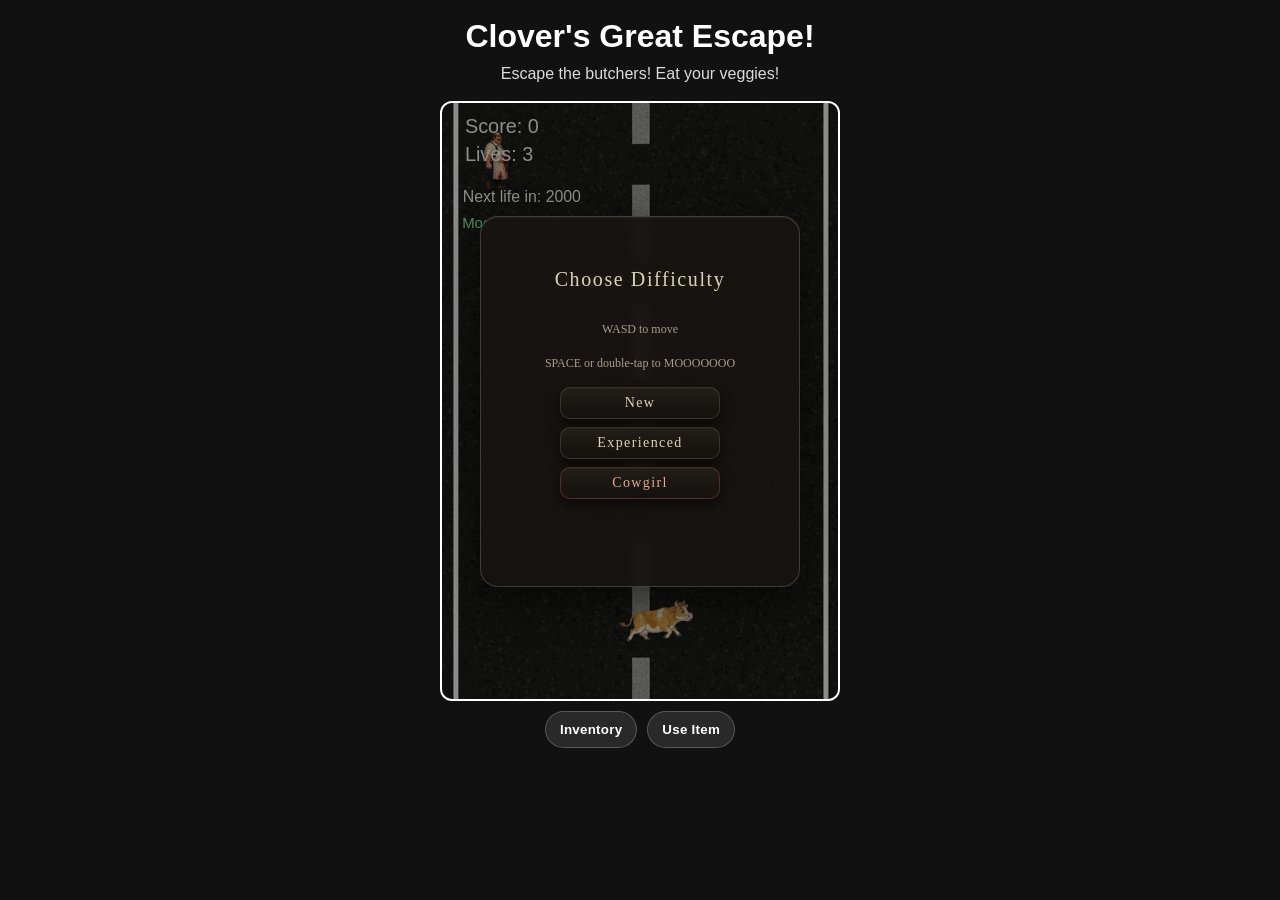
==== commit d578b046: "Update index.html" ====
--- a/index.html
+++ b/index.html
@@ -1,662 +1,4043 @@
 <!DOCTYPE html>
 <html lang="en">
 <head>
-<meta charset="UTF-8" />
-<meta name="viewport" content="width=device-width, initial-scale=1.0" />
-<title>Mackenzie's Underwater Oasis | SeaBnB Beneath the Reef</title>
-<link rel="preconnect" href="https://fonts.googleapis.com">
-<link rel="preconnect" href="https://fonts.gstatic.com" crossorigin>
-<link href="https://fonts.googleapis.com/css2?family=Cinzel:wght@500;700;900&family=Inter:wght@300;400;500;600;700;800;900&family=Pacifico&display=swap" rel="stylesheet">
-<style>
-:root{
-  --abyss:#00111d;
-  --deep:#03243a;
-  --ocean:#064f73;
-  --reef:#00a9c7;
-  --aqua:#7ff7ff;
-  --blue:#1fb7ff;
-  --kelp:#67e8a5;
-  --seaweed:#1fbf75;
-  --coral:#ff8f73;
-  --coral2:#ffc46b;
-  --sand:#ffe6a7;
-  --foam:#e9feff;
-  --text:#f5fdff;
-  --muted:#b8dce6;
-  --glass:rgba(255,255,255,.085);
-  --border:rgba(255,255,255,.16);
-  --shadow:0 30px 90px rgba(0,0,0,.55);
-  --glow:0 0 32px rgba(127,247,255,.34),0 0 70px rgba(103,232,165,.14);
+  <meta charset="UTF-8" />
+  <meta name="viewport" content="width=device-width, initial-scale=1.0" />
+  <title>Clover's Great Escape!</title>
+  <style>
+    * {
+      box-sizing: border-box;
+    }
+
+    html, body {
+      margin: 0;
+      padding: 0;
+      min-height: 100%;
+    }
+
+    body {
+      font-family: Arial, sans-serif;
+      background: #111;
+      color: white;
+      display: flex;
+      flex-direction: column;
+      align-items: center;
+      justify-content: flex-start;
+      min-height: 100dvh;
+      padding: 12px 12px 28px;
+      overflow-y: auto;
+    }
+
+    h1 {
+      margin: 6px 0 8px;
+      text-align: center;
+    }
+
+    p {
+      margin-top: 0;
+      opacity: 0.85;
+      text-align: center;
+      max-width: 560px;
+      padding: 0 12px;
+      line-height: 1.4;
+    }
+
+    .game-wrap {
+      position: relative;
+      width: min(100%, 400px);
+      aspect-ratio: 2 / 3;
+      border: 2px solid white;
+      background-image: url("road.png");
+      background-size: cover;
+      background-position: center;
+      background-repeat: no-repeat;
+      overflow: hidden;
+      border-radius: 12px;
+    }
+
+    .game-wrap.boss-shake {
+      animation: bossScreenShake 1.2s cubic-bezier(.36,.07,.19,.97) both;
+    }
+
+    @keyframes bossScreenShake {
+      0%, 100% { transform: translate(0, 0) rotate(0deg); }
+      10% { transform: translate(-5px, 3px) rotate(-0.6deg); }
+      20% { transform: translate(6px, -4px) rotate(0.7deg); }
+      30% { transform: translate(-7px, 2px) rotate(-0.8deg); }
+      40% { transform: translate(7px, 4px) rotate(0.8deg); }
+      50% { transform: translate(-5px, -5px) rotate(-0.5deg); }
+      60% { transform: translate(5px, 3px) rotate(0.5deg); }
+      70% { transform: translate(-4px, 5px) rotate(-0.4deg); }
+      80% { transform: translate(4px, -3px) rotate(0.4deg); }
+      90% { transform: translate(-2px, 2px) rotate(-0.2deg); }
+    }
+
+    .overlay.boss-red-flash::after {
+      content: "";
+      position: absolute;
+      inset: 0;
+      background: rgba(180, 0, 0, 0.42);
+      pointer-events: none;
+      animation: bossRedFlash 0.55s ease-out both;
+      z-index: 21;
+    }
+
+    @keyframes bossRedFlash {
+      0% { opacity: 0; }
+      12% { opacity: 1; }
+      35% { opacity: 0.55; }
+      100% { opacity: 0; }
+    }
+
+    canvas {
+      display: block;
+      width: 100%;
+      height: 100%;
+      touch-action: none;
+      background: transparent;
+    }
+
+    .overlay {
+      position: absolute;
+      inset: 0;
+      display: flex;
+      align-items: center;
+      justify-content: center;
+      padding: 18px;
+      background: rgba(0, 0, 0, 0.45);
+      z-index: 20;
+    }
+
+    .overlay.hidden {
+      display: none;
+    }
+
+    .overlay-box {
+      width: min(100%, 320px);
+      background: rgba(23, 20, 18, 0.94);
+      color: #f6f0e8;
+      border: 1px solid rgba(255, 240, 220, 0.18);
+      border-radius: 18px;
+      padding: 18px 18px 16px;
+      box-shadow:
+        0 16px 40px rgba(0, 0, 0, 0.45),
+        inset 0 1px 0 rgba(255, 255, 255, 0.06);
+      text-align: center;
+      backdrop-filter: blur(5px);
+      min-height: 150px;
+      display: flex;
+      flex-direction: column;
+      justify-content: center;
+    }
+
+
+
+    .overlay-box.picture-overlay-box {
+      width: min(100%, 372px);
+      padding: 10px;
+      background: rgba(12, 8, 16, 0.96);
+    }
+
+    .dialogue-picture {
+      display: block;
+      width: 100%;
+      max-height: 260px;
+      object-fit: cover;
+      object-position: center;
+      border-radius: 14px 14px 6px 6px;
+      margin: 0 0 10px;
+      image-rendering: pixelated;
+      box-shadow: 0 10px 26px rgba(0, 0, 0, 0.45);
+    }
+
+    .picture-dialogue-box {
+      background: rgba(23, 20, 18, 0.96);
+      border: 1px solid rgba(255, 240, 220, 0.2);
+      border-radius: 12px;
+      padding: 13px 14px;
+      min-height: 92px;
+      text-align: center;
+    }
+
+    .overlay-text {
+      font-size: 17px;
+      line-height: 1.45;
+      white-space: pre-line;
+      min-height: 78px;
+    }
+
+    .dialogue-cursor {
+      display: inline-block;
+      width: 0.6ch;
+      animation: blinkCursor 0.9s steps(1) infinite;
+      opacity: 0.8;
+    }
+
+    @keyframes blinkCursor {
+      50% {
+        opacity: 0;
+      }
+    }
+
+    .overlay-continue {
+      margin-top: 10px;
+      font-size: 12px;
+      letter-spacing: 0.08em;
+      text-transform: uppercase;
+      opacity: 0.75;
+    }
+
+    .overlay-continue.hidden {
+      visibility: hidden;
+    }
+
+    .overlay-buttons {
+      display: flex;
+      gap: 10px;
+      justify-content: center;
+      flex-wrap: wrap;
+      margin-top: 16px;
+    }
+
+    .overlay-btn {
+      padding: 10px 16px;
+      font-size: 15px;
+      cursor: pointer;
+      border: none;
+      border-radius: 999px;
+      min-width: 110px;
+      background: linear-gradient(180deg, #f6e7d4, #dcc1a0);
+      color: #2a1d14;
+      font-weight: 600;
+      box-shadow: 0 6px 16px rgba(0, 0, 0, 0.25);
+    }
+
+    .overlay-btn.secondary {
+      background: linear-gradient(180deg, #d9d2ca, #b9aea4);
+    }
+
+
+    
+/* 🌙 Soft dark Papyrus menu */
+
+.difficulty-menu {
+  width: 100%;
+  display: flex;
+  flex-direction: column;
+  align-items: center;
+  gap: 10px;
+  padding: 6px 0;
+  font-family: Papyrus, fantasy;
 }
-*{box-sizing:border-box;margin:0;padding:0}
-html{scroll-behavior:smooth}
-body{
-  font-family:Inter,system-ui,sans-serif;
-  color:var(--text);
-  overflow-x:hidden;
-  background:
-    radial-gradient(circle at 18% 7%,rgba(127,247,255,.20),transparent 24%),
-    radial-gradient(circle at 82% 12%,rgba(103,232,165,.18),transparent 26%),
-    radial-gradient(circle at 52% 92%,rgba(31,191,117,.16),transparent 32%),
-    linear-gradient(180deg,#00111d 0%,#03243a 34%,#064f73 72%,#047896 100%);
-  min-height:100vh;
+
+.difficulty-title {
+  margin: 0;
+  font-size: 20px;
+  letter-spacing: 0.08em;
+  color: #d9d3b8;
+  text-shadow: 0 0 10px rgba(255, 230, 160, 0.15);
 }
-body::before{
-  content:"";
-  position:fixed;inset:0;pointer-events:none;z-index:0;
-  background-image:
-    radial-gradient(rgba(255,255,255,.10) 1px,transparent 1px),
-    radial-gradient(circle at 20% 30%,rgba(116,250,255,.08),transparent 18%),
-    linear-gradient(115deg,transparent 0%,rgba(255,255,255,.035) 42%,transparent 55%);
-  background-size:28px 28px,100% 100%,100% 100%;
-  opacity:.48;
+
+.difficulty-subtitle {
+  font-size: 12px;
+  line-height: 1.4;
+  color: #bfb79c;
+  opacity: 0.85;
+  margin-bottom: 6px;
 }
-body::after{
-  content:"";
-  position:fixed;left:-20%;right:-20%;bottom:-70px;height:210px;z-index:1;pointer-events:none;
-  background:
-    radial-gradient(ellipse at 20% 45%,rgba(116,250,255,.25),transparent 30%),
-    radial-gradient(ellipse at 70% 50%,rgba(103,232,165,.14),transparent 30%),
-    linear-gradient(180deg,transparent,rgba(3,35,57,.94));
-  filter:blur(4px);
-  animation:tide 7s ease-in-out infinite alternate;
+
+.difficulty-options {
+  width: 100%;
+  display: flex;
+  flex-direction: column;
+  align-items: center;
+  gap: 8px;
 }
-@keyframes tide{from{transform:translateY(0)}to{transform:translateY(-18px)}}
-a{text-decoration:none;color:inherit}
-.container{width:min(1200px,calc(100% - 32px));margin:auto;position:relative;z-index:3}
-.bubble{position:fixed;bottom:-120px;border-radius:50%;background:rgba(255,255,255,.12);border:1px solid rgba(255,255,255,.14);backdrop-filter:blur(4px);animation:float linear infinite;z-index:1;pointer-events:none}
-@keyframes float{from{transform:translateY(0) translateX(0)}to{transform:translateY(-125vh) translateX(32px)}}
-.sparkle{position:fixed;color:rgba(255,255,255,.75);font-size:18px;animation:spark 4s ease-in-out infinite;z-index:1;pointer-events:none}.sparkle:nth-of-type(even){animation-delay:1.4s;color:var(--kelp)}
-@keyframes spark{0%,100%{opacity:.15;transform:scale(.8)}50%{opacity:1;transform:scale(1.25) rotate(20deg)}}
-.coral-bed{position:fixed;left:0;right:0;bottom:0;height:150px;z-index:2;pointer-events:none;opacity:.82;background:linear-gradient(180deg,transparent,rgba(1,6,17,.25))}
-.coral-bed span{position:absolute;bottom:0;font-size:clamp(2rem,5vw,4.3rem);filter:drop-shadow(0 0 16px rgba(103,232,165,.30));animation:sway 5s ease-in-out infinite alternate;transform-origin:bottom center}.coral-bed span:nth-child(2n){animation-delay:1.2s}.coral-bed span:nth-child(3n){animation-delay:2s}
-@keyframes sway{from{transform:rotate(-3deg)}to{transform:rotate(4deg)}}
-header{position:sticky;top:0;z-index:100;background:rgba(1,6,17,.72);backdrop-filter:blur(22px);border-bottom:1px solid rgba(255,255,255,.09)}
-.nav{display:flex;align-items:center;justify-content:space-between;padding:16px 0;gap:18px}
-.logo{display:flex;align-items:center;gap:14px;min-width:max-content}.logo-mark{width:54px;height:54px;border-radius:18px;background:linear-gradient(135deg,var(--seaweed),var(--aqua));display:grid;place-items:center;font-size:1.8rem;box-shadow:var(--glow)}
-.logo-text{display:grid;line-height:1}.logo-text strong{font-family:Cinzel,serif;font-size:1.5rem;letter-spacing:.02em}.logo-text span{font-family:Pacifico,cursive;color:#bfffe5;font-size:1rem;margin-top:-2px}
-.nav-links{display:flex;gap:22px;color:var(--muted);font-size:.9rem;font-weight:800;text-transform:uppercase;letter-spacing:.04em}.nav-links a:hover{color:white;text-shadow:0 0 18px var(--aqua)}
-.button{display:inline-flex;align-items:center;justify-content:center;gap:8px;border:0;border-radius:999px;padding:14px 24px;background:linear-gradient(135deg,var(--seaweed),var(--reef),var(--blue));color:white;font-weight:900;cursor:pointer;box-shadow:0 16px 42px rgba(0,169,199,.28),0 0 25px rgba(103,232,165,.16);transition:.23s ease;text-align:center}.button:hover{transform:translateY(-3px) scale(1.03);filter:saturate(1.18)}
-.button.secondary{background:rgba(255,255,255,.09);border:1px solid rgba(255,255,255,.16);box-shadow:none}.button.tiny{padding:10px 16px;font-size:.85rem}
-.hero{padding:82px 0 48px}.hero-grid{display:grid;grid-template-columns:1fr 1.02fr;gap:46px;align-items:center}.eyebrow{display:inline-flex;gap:10px;align-items:center;padding:10px 18px;border-radius:999px;background:rgba(255,255,255,.09);border:1px solid rgba(255,255,255,.13);color:#bfffff;font-weight:900;box-shadow:0 0 24px rgba(116,250,255,.13);margin-bottom:20px}
-h1{font-family:Cinzel,serif;font-size:clamp(3.25rem,8vw,6.9rem);line-height:.88;letter-spacing:-.06em;margin-bottom:22px;text-shadow:0 0 34px rgba(116,250,255,.22)}
-.script{font-family:Pacifico,cursive;color:#9dffe0;font-size:clamp(1.6rem,3vw,2.35rem);display:block;letter-spacing:0;text-shadow:0 0 22px rgba(103,232,165,.36);margin-bottom:8px}.hero p{font-size:1.14rem;line-height:1.85;color:var(--muted);max-width:660px;margin-bottom:28px}.hero-actions{display:flex;gap:12px;flex-wrap:wrap;margin-bottom:22px}.trust-row{display:flex;flex-wrap:wrap;gap:10px}.trust-row span{padding:8px 12px;border-radius:999px;background:rgba(255,255,255,.08);border:1px solid rgba(255,255,255,.11);color:#d5fbff;font-weight:800;font-size:.9rem}
-.hero-card{position:relative;min-height:675px;border-radius:44px;overflow:hidden;background:linear-gradient(90deg,rgba(0,17,29,.03),rgba(0,17,29,.58)),url('seabnb.jpg') center/cover;border:1px solid rgba(255,255,255,.16);box-shadow:var(--shadow)}
-.hero-card::before{content:"🦈";position:absolute;right:36px;top:38px;font-size:5.8rem;filter:drop-shadow(0 18px 20px rgba(0,0,0,.45));animation:shark 4.5s ease-in-out infinite;z-index:2}@keyframes shark{50%{transform:translateX(-16px) translateY(10px) rotate(-5deg)}}
-.hero-card::after{content:"🧜‍♀️";position:absolute;right:62px;bottom:162px;font-size:5.2rem;filter:drop-shadow(0 18px 20px rgba(0,0,0,.45));animation:mermaid 5s ease-in-out infinite;z-index:2}@keyframes mermaid{50%{transform:translateY(-12px) rotate(4deg)}}
-.floating-card{position:absolute;left:24px;right:24px;bottom:24px;z-index:4;background:rgba(2,7,20,.7);backdrop-filter:blur(20px);border:1px solid rgba(255,255,255,.13);border-radius:30px;padding:24px;display:flex;justify-content:space-between;align-items:center;gap:18px;box-shadow:0 0 35px rgba(116,250,255,.15)}.floating-card strong{display:block;font-size:1.18rem}.floating-card span{color:var(--muted);font-size:.94rem}
-.quote-strip{margin-top:34px;border:1px solid rgba(127,247,255,.34);background:linear-gradient(135deg,rgba(0,169,199,.13),rgba(103,232,165,.08));border-radius:32px;padding:26px;display:grid;grid-template-columns:100px 1fr auto;gap:24px;align-items:center;box-shadow:0 0 45px rgba(127,247,255,.12)}.jelly{width:96px;height:96px;border-radius:28px;overflow:hidden;border:1px solid rgba(255,255,255,.16);box-shadow:0 0 28px rgba(127,247,255,.18);animation:jelly 3.4s ease-in-out infinite}.jelly img{width:100%;height:100%;object-fit:cover;object-position:center}@keyframes jelly{50%{transform:translateY(-10px) scale(1.05)}}.quote-strip blockquote{font-family:Cinzel,serif;font-size:clamp(1.25rem,2.5vw,2rem);line-height:1.35}.quote-strip cite{display:block;color:#bfffe5;margin-top:10px;font-style:normal;font-weight:800}
-section{padding:64px 0}.section-heading{display:flex;justify-content:space-between;align-items:end;gap:24px;margin-bottom:28px}.section-heading h2{font-family:Cinzel,serif;font-size:clamp(2.35rem,5vw,4.65rem);line-height:.94;letter-spacing:-.04em;max-width:840px}.section-heading p{color:var(--muted);max-width:430px}
-.feature-grid{display:grid;grid-template-columns:repeat(4,1fr);gap:14px}.feature{padding:22px 16px;border-radius:28px;background:rgba(255,255,255,.08);border:1px solid rgba(255,255,255,.11);backdrop-filter:blur(14px);text-align:center;box-shadow:0 22px 60px rgba(0,0,0,.24);transition:.24s}.feature:hover{transform:translateY(-6px);box-shadow:var(--glow)}.feature .icon{font-size:2.5rem;margin-bottom:12px}.feature h3{font-size:1rem;text-transform:uppercase;letter-spacing:.04em;margin-bottom:8px}.feature p{color:var(--muted);font-size:.9rem;line-height:1.55}
-.coral-garden{position:relative;overflow:hidden;border-radius:42px;padding:34px;background:linear-gradient(135deg,rgba(0,169,199,.14),rgba(127,247,255,.09),rgba(103,232,165,.13));border:1px solid rgba(255,255,255,.13);box-shadow:var(--shadow)}.coral-garden::before{content:"🪸  🐠  🫧  🐚  🪼  🐟  🪸";position:absolute;left:-20px;right:-20px;bottom:8px;font-size:3rem;letter-spacing:18px;opacity:.42;white-space:nowrap;animation:reefDrift 12s linear infinite alternate}@keyframes reefDrift{from{transform:translateX(-35px)}to{transform:translateX(35px)}}.garden-grid{display:grid;grid-template-columns:1fr 1fr 1fr;gap:16px;position:relative;z-index:2}.garden-card{padding:22px;border-radius:28px;background:rgba(1,6,17,.38);border:1px solid rgba(255,255,255,.11);backdrop-filter:blur(10px)}.garden-card h3{margin-bottom:8px}.garden-card p{color:var(--muted)}
-.suite-grid{display:grid;grid-template-columns:repeat(3,1fr);gap:18px}.suite{background:rgba(255,255,255,.08);border:1px solid rgba(255,255,255,.12);border-radius:34px;overflow:hidden;backdrop-filter:blur(14px);box-shadow:var(--shadow);transition:.25s}.suite:hover{transform:translateY(-7px)}.suite-photo{height:230px;background-size:cover;background-position:center;position:relative}.suite-photo span{position:absolute;left:16px;bottom:16px;border-radius:999px;padding:8px 12px;background:rgba(2,7,20,.68);border:1px solid rgba(255,255,255,.13);font-weight:900;color:#c8fbff}.suite-content{padding:22px}.suite h3{font-size:1.22rem;margin-bottom:8px}.suite p{color:var(--muted);font-size:.95rem}.suite strong{display:block;margin-top:16px;color:#9ef9ff}.s1{background-image:linear-gradient(rgba(0,0,0,.05),rgba(0,0,0,.38)),url('https://images.unsplash.com/photo-1631049307264-da0ec9d70304?auto=format&fit=crop&w=900&q=80')}.s2{background-image:linear-gradient(rgba(0,0,0,.05),rgba(0,0,0,.38)),url('seabnb.jpg')}.s3{background-image:linear-gradient(rgba(0,0,0,.05),rgba(0,0,0,.38)),url('https://images.unsplash.com/photo-1618221195710-dd6b41faaea6?auto=format&fit=crop&w=900&q=80')}
-.experience-grid{display:grid;grid-template-columns:1.15fr .85fr;gap:18px}.experience-panel{background:rgba(255,255,255,.08);border:1px solid rgba(255,255,255,.12);border-radius:36px;padding:30px;backdrop-filter:blur(14px);box-shadow:var(--shadow)}.experience-panel h3{font-family:Cinzel,serif;font-size:2rem;margin-bottom:12px}.experience-panel p,.experience-panel li{color:var(--muted)}.experience-panel ul{display:grid;gap:12px;list-style:none;margin-top:16px}.experience-panel li::before{content:"✦ ";color:var(--aqua);font-weight:900}
-.booking-section{display:grid;grid-template-columns:1fr 430px;gap:28px;align-items:start}.story-box,.booking-card{background:rgba(255,255,255,.085);border:1px solid rgba(255,255,255,.12);border-radius:36px;padding:30px;backdrop-filter:blur(14px);box-shadow:var(--shadow)}.story{display:grid;gap:16px;color:var(--muted)}.story strong{color:white}.pill-row{display:flex;gap:10px;flex-wrap:wrap;margin-top:20px}.pill{border-radius:999px;background:rgba(255,255,255,.09);border:1px solid rgba(255,255,255,.12);padding:8px 13px;font-weight:900;color:#c8fbff}.booking-card{position:sticky;top:92px}.price{display:flex;justify-content:space-between;align-items:baseline;margin-bottom:18px}.price strong{font-size:2.35rem;color:#9ef9ff}.price span{color:var(--muted)}.booking-card h3{font-family:Cinzel,serif;font-size:2rem;margin-bottom:8px}.booking-card p{color:var(--muted);margin-bottom:16px}form{display:grid;gap:12px}label{font-size:.82rem;font-weight:900;color:#c8fbff}input,select,textarea{width:100%;padding:15px;border-radius:18px;border:1px solid rgba(255,255,255,.12);background:rgba(255,255,255,.07);color:white;font:inherit;outline:none}select option{color:#06172d}textarea{min-height:98px;resize:vertical}input::placeholder,textarea::placeholder{color:#aad2dc}input:focus,select:focus,textarea:focus{border-color:var(--aqua);box-shadow:0 0 0 4px rgba(116,250,255,.15)}.form-row{display:grid;grid-template-columns:1fr 1fr;gap:10px}.checkbox-grid{display:grid;grid-template-columns:1fr 1fr;gap:8px}.check-card{display:flex;gap:8px;align-items:center;padding:10px;border-radius:16px;background:rgba(255,255,255,.055);border:1px solid rgba(255,255,255,.08);color:var(--muted);font-size:.9rem}.check-card input{width:auto}.total-box{background:rgba(255,255,255,.06);border:1px solid rgba(255,255,255,.09);border-radius:22px;padding:16px;display:grid;gap:9px;color:var(--muted)}.total-line{display:flex;justify-content:space-between}.total-line.final{color:white;font-weight:900;border-top:1px solid rgba(255,255,255,.1);padding-top:10px;margin-top:4px}
-.reviews{display:grid;grid-template-columns:repeat(3,1fr);gap:16px}.review{background:rgba(255,255,255,.08);border:1px solid rgba(255,255,255,.12);border-radius:32px;padding:24px;backdrop-filter:blur(14px)}.stars{color:var(--sand);letter-spacing:1px;margin-bottom:12px}.review p{color:var(--muted)}
-footer{padding:44px 0 130px;border-top:1px solid rgba(255,255,255,.09);color:var(--muted)}.footer-grid{display:flex;justify-content:space-between;gap:20px;flex-wrap:wrap}.footer-brand{font-family:Cinzel,serif;color:white;font-size:1.3rem}.email-box{display:flex;gap:8px;margin-top:12px}.email-box input{max-width:260px}
-@media(max-width:1000px){.nav-links{display:none}.hero-grid,.booking-section,.experience-grid{grid-template-columns:1fr}.feature-grid,.garden-grid{grid-template-columns:repeat(2,1fr)}.suite-grid,.reviews{grid-template-columns:1fr 1fr}.booking-card{position:static}.hero-card{min-height:520px}.quote-strip{grid-template-columns:1fr}.quote-strip .button{width:max-content}}
-@media(max-width:650px){.suite-grid,.reviews,.feature-grid,.garden-grid,.form-row,.checkbox-grid{grid-template-columns:1fr}.section-heading{display:block}.section-heading p{margin-top:10px}.floating-card{flex-direction:column;align-items:flex-start}.logo-text strong{font-size:1.05rem}.logo-text span{font-size:.9rem}.hero-card{min-height:460px}.hero-card::before{font-size:4rem}.hero-card::after{font-size:4rem;right:34px}h1{font-size:3.05rem}.email-box{display:grid}}
-
-/* MOBILE LEGIBILITY PATCH — keeps desktop intact */
-@media(max-width:760px){
-  html,body{
-    max-width:100%;
-    overflow-x:hidden;
+
+.difficulty-card {
+  font-family: Papyrus, fantasy;
+  width: 160px;
+  padding: 7px 10px;
+  font-size: 14px;
+  letter-spacing: 0.1em;
+  border-radius: 10px;
+  cursor: pointer;
+  border: 1px solid rgba(200, 185, 140, 0.18);
+  background: linear-gradient(
+    180deg,
+    rgba(34, 31, 25, 0.95),
+    rgba(20, 18, 15, 0.95)
+  );
+  color: #dcd5b9;
+  box-shadow:
+    inset 0 1px 0 rgba(255,255,255,0.04),
+    0 6px 14px rgba(0,0,0,0.45);
+  transition: all 0.15s ease;
+}
+
+.difficulty-card:hover {
+  background: linear-gradient(
+    180deg,
+    rgba(48, 44, 34, 0.95),
+    rgba(24, 22, 18, 0.95)
+  );
+  transform: translateY(-1px) scale(1.02);
+}
+
+.difficulty-card:active {
+  transform: scale(0.96);
+}
+
+.difficulty-card.cowgirl {
+  color: #e6a98f;
+  border-color: rgba(180, 90, 60, 0.35);
+}
+
+.difficulty-card.cowgirl:hover {
+  background: linear-gradient(
+    180deg,
+    rgba(70, 42, 30, 0.95),
+    rgba(32, 20, 16, 0.95)
+  );
+}
+
+
+    .end-banner {
+      position: absolute;
+      inset: 0;
+      z-index: 15;
+      display: flex;
+      align-items: center;
+      justify-content: center;
+      font-size: clamp(30px, 8vw, 52px);
+      font-weight: 800;
+      letter-spacing: 0.12em;
+      color: #fff7d6;
+      text-shadow:
+        0 0 12px rgba(255, 230, 150, 0.55),
+        0 6px 20px rgba(0, 0, 0, 0.55);
+      pointer-events: none;
+    }
+
+    .end-banner.hidden {
+      display: none;
+    }
+
+
+    .mobile-controls {
+      width: min(100%, 400px);
+      display: flex;
+      gap: 10px;
+      justify-content: center;
+      margin-top: 10px;
+      flex-wrap: wrap;
+    }
+
+    .mobile-control-btn {
+      padding: 10px 14px;
+      border: 1px solid rgba(255, 255, 255, 0.22);
+      border-radius: 999px;
+      background: rgba(255, 255, 255, 0.1);
+      color: white;
+      font-weight: 700;
+      letter-spacing: 0.02em;
+      touch-action: manipulation;
+    }
+
+    .mobile-control-btn:active {
+      transform: scale(0.96);
+      background: rgba(255, 255, 255, 0.18);
+    }
+
+    @media (max-width: 480px) {
+      h1 {
+        font-size: 1.5rem;
+      }
+
+      p {
+        font-size: 0.95rem;
+      }
+
+      .overlay-text {
+        font-size: 16px;
+      }
+    }
+  </style>
+</head>
+<body>
+  <h1>Clover's Great Escape!</h1>
+  <p>
+    Escape the butchers! Eat your veggies!
+    <br>
+  </p>
+
+  <div class="game-wrap">
+    <canvas id="game" width="400" height="600"></canvas>
+
+    <div id="overlay" class="overlay">
+      <div class="overlay-box">
+        <div id="overlayText" class="overlay-text"></div>
+        <div id="overlayContinue" class="overlay-continue hidden">tap to continue</div>
+        <div id="overlayButtons" class="overlay-buttons"></div>
+      </div>
+    </div>
+
+    <div id="endBanner" class="end-banner hidden">FREEDOM</div>
+  </div>
+
+  <div class="mobile-controls" aria-label="Mobile inventory controls">
+    <button id="inventoryButton" class="mobile-control-btn" type="button">Inventory</button>
+    <button id="useCloverButton" class="mobile-control-btn" type="button">Use Item</button>
+  </div>
+
+
+  <script>
+    const canvas = document.getElementById("game");
+    const ctx = canvas.getContext("2d");
+    const gameWrap = document.querySelector(".game-wrap");
+
+    const overlay = document.getElementById("overlay");
+    const overlayBox = document.querySelector(".overlay-box");
+    const overlayText = document.getElementById("overlayText");
+    const overlayButtons = document.getElementById("overlayButtons");
+    const overlayContinue = document.getElementById("overlayContinue");
+    const endBanner = document.getElementById("endBanner");
+    const inventoryButton = document.getElementById("inventoryButton");
+    const useCloverButton = document.getElementById("useCloverButton");
+
+    let gameStarted = false;
+    let gameOver = false;
+    let gamePaused = true;
+    let gameWon = false;
+    let frame = 0;
+    let score = 0;
+    let lives = 3;
+    let awardedLifeThreshold = 0;
+    let hitFlashTimer = 0;
+    let bonusFlashTimer = 0;
+    let bonusFlashText = "";
+    let speedModeActivated = false;
+
+    let checkpoint18000Shown = false;
+    let checkpoint10000Shown = false;
+    let checkpoint22000Shown = false;
+    let freedomSequenceActive = false;
+    let heartsCelebrationActive = false;
+    let finalOverlayShown = false;
+    let exitingMortality = false;
+    let mortalityChoiceTimeout = null;
+    let mortalityChoiceQueued = false;
+    let heartExplosionCount = 0;
+    const MAX_HEART_EXPLOSIONS = 3;
+
+    let cowbellModeActive = false;
+    let canvasFlashPhase = 0;
+
+    let mooPulseActive = false;
+    let mooPulseTimer = 0;
+    let mooCooldownTimer = 0;
+    let lastTapTime = 0;
+    let mooFlashTimer = 0;
+
+    let activeDialogue = null;
+    let dialogueTimeout = null;
+    let overlayTapHandler = null;
+    let introDialoguePlayed = false;
+
+    let cheatCodeBuffer = "";
+    let mooMooSkipUsed = false;
+
+    let cloverUnlocked = false;
+    let cloverInventoryOpen = false;
+    let cloverBoostTimer = 0;
+    let cloverSpeechText = "";
+    let cloverSpeechTypedLength = 0;
+    let cloverSpeechTypeFrame = 0;
+    let cloverSpeechTimer = 0;
+    const CLOVER_SPEECH_FRAMES = 300; // about 5 seconds at 60fps
+    const CLOVER_BOOST_FRAMES = 360; // about 6 seconds at 60fps
+    const CLOVER_SPEED_MULTIPLIER = 1.2;
+    const cloverMessages = [
+      "It is okay to mess up.",
+      "Take care of yourself. LOVE yourself. Give yourself brilliant, intelligent light Clover.",
+      "They know not what they do.",
+      "Listen to your heart.",
+      "Learn all you can, smartypants.",
+      "Be yourself. You're the one I like most.",
+      "I like the way you moo.",
+      "I treasure your friendship.",
+      "You have an amazing voice.  Moog synthesizer",
+      "I like your mind. And your moo00000",
+      "If you listen carefully, you can hear my plant heartbeat.",
+      "Love is the key. I have faith in you",
+      "Everyone could use a friend.  That's why I like you",
+      "Sometimes I watch you when you walk and like the way you hoof around.",
+      "Shhhh. The other clovers may get jealous!",
+      "I like to watch you chomp those other blades of grass. You wouldn't ever eat me would you?",
+      "I am lucky to have you around, mooing at the wind..",
+      "Can I always be in your pocket? It is warm in here.. ooh thats just the milk",
+      "Do you ever miss the farm life? Do you miss the factory?",
+      "I could spend lifetimes in your thoughts, listening to you moo",
+      "I look at the clouds and think of your cute little horns.",
+      "Listen do you hear that? That's the sound of thoughts passing us by, wait a second, or is that just the Mississippi?",
+      "I have to admit you're charming.",
+      "You are SO lucky to have me as a friend!",
+      "I am honored you carry me around.",
+      "Can I hear your heartbeat? Oh. It really is just MOO MOO MOO MOO.",
+      "I love to learn, and I learn so much from you.",
+      "They say I am a rare mutation, just like you.",
+      "You have such a unique timbre, the soft sweet way you moo.",
+      "Let's have some fun shall we! Tag you're it.",
+      "I love the sweet tender way you moo at the moon.",
+      "So cows are good at fractions?",
+      "Yes I have two clover brothers and sisters but we have a tense relationship.",
+      "Cows really used to eat clovers?",
+      "Sometimes I worry about you, but I trust you’ll find your way.",
+      "You don’t have to pretend with me.  I am here to moo with you.",
+      "I notice when you’re not okay, even if you don’t moo your little heart out.",
+      "You’ve been through things you don’t moo about, haven’t you?",
+      "I’m still here, especially when the going gets rough..",
+      "You don’t have to carry everything by yourself. Let me moo a little with you",
+      "I like who you are, even when you don’t see it.",
+      "You’re allowed to change. I’ll learn you again.",
+      "Even when you feel lost, you’re not gone... I'm right here with you",
+      "Not all who wander are lost... but I sure am, and I'm glad I wandered into you!"
+    ];
+
+    let difficultyMultiplier = 1.0;
+    let selectedDifficulty = "normal";
+
+    const BASE_WIDTH = 400;
+    const BASE_HEIGHT = 600;
+
+    const player = {
+      x: 180,
+      y: 500,
+      width: 72,
+      height: 72,
+      speed: 11,
+      invulnerableTimer: 0
+    };
+
+    let keys = {};
+    let fallingObjects = [];
+    let heartBursts = [];
+
+    let touchActive = false;
+    let touchTargetX = null;
+    let touchTargetY = null;
+
+    let playerFacingLeft = false;
+
+    const playerSpriteSheet = new Image();
+    playerSpriteSheet.src = "cow2-walk-v1.png";
+
+    const PLAYER_SPRITE_COLS = 5;
+    const PLAYER_SPRITE_ROWS = 5;
+    const PLAYER_TOTAL_FRAMES = 25;
+    const PLAYER_FRAME_DURATION = 6;
+    let playerAnimationFrame = 0;
+
+    const badImageFiles = ["falling1.png", "falling2.png", "falling3.png"];
+    const badImages = badImageFiles.map(file => {
+      const img = new Image();
+      img.src = file;
+      return img;
+    });
+
+    const butcherSpriteSheet = new Image();
+    butcherSpriteSheet.src = "butcher-walk.png";
+
+    const BUTCHER_SPRITE_COLS = 5;
+    const BUTCHER_SPRITE_ROWS = 5;
+    const BUTCHER_TOTAL_FRAMES = 25;
+    const BUTCHER_FRAME_DURATION = 6;
+
+    const stalkerButcherSpriteSheet = new Image();
+    stalkerButcherSpriteSheet.src = "Pitchfork Butcher-walk.png";
+
+    const STALKER_BUTCHER_SPRITE_COLS = 5;
+    const STALKER_BUTCHER_SPRITE_ROWS = 5;
+    const STALKER_BUTCHER_TOTAL_FRAMES = 25;
+    const STALKER_BUTCHER_FRAME_DURATION = 8;
+
+    const stalkerButcher = {
+      x: 0,
+      y: 0,
+      width: 0,
+      height: 0,
+      speed: 0,
+      active: true,
+      hitCooldown: 0,
+      animationOffset: 0
+    };
+
+
+    const cowgirlIdleSpriteSheet = new Image();
+    cowgirlIdleSpriteSheet.src = "Crazed Cowgirl w. pitchfork_)-idle-v1.png";
+
+    const cowgirlAttackSpriteSheet = new Image();
+    cowgirlAttackSpriteSheet.src = "Crazed Cowgirl w. pitchfork_)-attack-v1.png";
+
+    const cowgirlJumpSpriteSheet = new Image();
+    cowgirlJumpSpriteSheet.src = "Crazed Cowgirl w. pitchfork_)-jump-v1.png";
+
+    const cowgirlRunSpriteSheet = new Image();
+    cowgirlRunSpriteSheet.src = "Crazed Cowgirl w. pitchfork_)-run-v1.png";
+
+    const cowgirlWalkSpriteSheet = new Image();
+    cowgirlWalkSpriteSheet.src = "Crazed Cowgirl w. pitchfork_)-walk-v1.png";
+
+    const COWGIRL_SPRITE_COLS = 5;
+    const COWGIRL_SPRITE_ROWS = 5;
+    const COWGIRL_TOTAL_FRAMES = 25;
+    const COWGIRL_IDLE_FRAME_DURATION = 4;
+    const COWGIRL_RUN_FRAME_DURATION = 5;
+    const COWGIRL_ATTACK_FRAME_DURATION = 4;
+    const COWGIRL_JUMP_FRAME_DURATION = 4;
+    const COWGIRL_WALK_FRAME_DURATION = 7;
+
+    const COWGIRL_MOVE_INTERVAL = 200;   // 10 seconds at about 60fps
+    const COWGIRL_SWIPE_DURATION = 26;
+    const COWGIRL_RESPAWN_TIME = 200;    // 10 seconds
+    const COWGIRL_TRIGGER_SCORE = 4400;
+
+    const cowgirl = {
+      unlocked: false,
+      visible: false,
+      state: "hidden", // hidden, entering, idle, running, fleeing // hidden, idle, running, swiping, fleeing
+      x: 0,
+      y: 0,
+      width: 0,
+      height: 0,
+      speed: 0,
+      facingLeft: false,
+      currentCorner: 0,
+      targetCorner: 1,
+      moveTimer: COWGIRL_MOVE_INTERVAL,
+      swipeTimer: 0,
+      respawnTimer: 0,
+      damageCooldown: 0,
+      fleeVX: 0,
+      fleeVY: 0,
+      animationOffset: 0
+    };
+
+    const bonus200Img = new Image();
+    bonus200Img.src = "falling4.png";
+
+    const bonus1000Img = new Image();
+    bonus1000Img.src = "falling5.png";
+
+    const pastureImage = new Image();
+    pastureImage.src = "pasture.png";
+
+    const purpleCowIdleSpriteSheet = new Image();
+    purpleCowIdleSpriteSheet.src = "purple cow _3-idle.png";
+
+    const purpleCowWalkSpriteSheet = new Image();
+    purpleCowWalkSpriteSheet.src = "purple cow _3-walk.png";
+
+    const PURPLE_COW_SPRITE_COLS = 5;
+    const PURPLE_COW_SPRITE_ROWS = 5;
+    const PURPLE_COW_TOTAL_FRAMES = 25;
+    const PURPLE_COW_IDLE_FRAME_DURATION = 7;
+    const PURPLE_COW_WALK_FRAME_DURATION = 6;
+
+    const purpleCow = {
+      active: false,
+      triggered: false,
+      entering: false,
+      walkingAway: false,
+      x: 0,
+      y: 0,
+      targetY: 0,
+      width: 0,
+      height: 0,
+      facingLeft: true,
+      animationOffset: 0
+    };
+
+    const MOO_COOLDOWN_FRAMES = 420; // 5 seconds at about 60fps
+    const MOO_BOSS_COOLDOWN_FRAMES = 0;
+    const MOO_PULSE_RADIUS = 140;
+
+    let greenerPasturesActive = false;
+    let greenerPasturesFade = 0;
+    let greenerPasturesTextShown = false;
+
+    let bossFightActive = false;
+    let bossDefeatedPastureActive = false;
+    let bossPoofs = [];
+    let bossGrass = [];
+    let bossPitchforks = [];
+    let bossGrassSpawnTimer = 0;
+    let bossPatternTimer = 0;
+    let bossPatternPhase = "corner"; // corner, throw, fleeing
+    let bossTargetCorner = 0;
+
+    const pitchforkImage = new Image();
+    pitchforkImage.src = "pitchfork.png";
+
+    const cowgirlBoss = {
+      x: 0,
+      y: 0,
+      width: 0,
+      height: 0,
+      speed: 0,
+      health: 4,
+      maxHealth: 4,
+      state: "hidden",
+      facingLeft: false,
+      attackTimer: 0,
+      attackCooldown: 0,
+      damageCooldown: 0,
+      flashTimer: 0,
+      throwCooldown: 0,
+      animationOffset: 0
+    };
+
+    const music = new Audio("music.mp3");
+    music.loop = true;
+    music.volume = 0.5;
+    music.preload = "auto";
+
+    const cowgirlMusic = new Audio("cowgirl.mp3");
+    cowgirlMusic.loop = true;
+    cowgirlMusic.volume = 0.55;
+    cowgirlMusic.preload = "auto";
+
+    const hitSound = new Audio("hit.mp3");
+    hitSound.volume = 0.8;
+    hitSound.preload = "auto";
+
+    const bonusSound = new Audio("bonus.mp3");
+    bonusSound.volume = 1.0;
+    bonusSound.preload = "auto";
+
+    const mooSound = new Audio("moo.m4a");
+    mooSound.volume = 0.9;
+    mooSound.preload = "auto";
+
+    const cosmicCowMusic = new Audio("Cosmic Cow.mp3");
+    cosmicCowMusic.loop = true;
+    cosmicCowMusic.volume = 0.42;
+    cosmicCowMusic.preload = "auto";
+
+    const cloverMusic = new Audio("Clover Clash.mp3");
+    cloverMusic.loop = false;
+    cloverMusic.volume = 0.9;
+    cloverMusic.preload = "auto";
+
+    function stopCloverMusic() {
+      try {
+        cloverMusic.pause();
+        cloverMusic.currentTime = 0;
+      } catch (err) {}
+    }
+
+
+    let isMuted = false;
+    let soundsUnlocked = false;
+
+    let dialogueAudioContext = null;
+
+    function getDialogueAudioContext() {
+      if (!dialogueAudioContext) {
+        dialogueAudioContext = new (window.AudioContext || window.webkitAudioContext)();
+      }
+
+      if (dialogueAudioContext.state === "suspended") {
+        dialogueAudioContext.resume().catch(() => {});
+      }
+
+      return dialogueAudioContext;
+    }
+
+    function playDialogueBlip(char) {
+      if (isMuted) return;
+      if (!char || char === " " || char === "\n" || char === "\t") return;
+
+      try {
+        const audioCtx = getDialogueAudioContext();
+        const now = audioCtx.currentTime;
+
+        const osc = audioCtx.createOscillator();
+        const gain = audioCtx.createGain();
+
+        // Tiny Undertale-style voice blip. No sound file needed, so it will not freeze.
+        osc.type = "square";
+        osc.frequency.setValueAtTime(520 + Math.random() * 120, now);
+
+        gain.gain.setValueAtTime(0.0001, now);
+        gain.gain.exponentialRampToValueAtTime(0.045, now + 0.004);
+        gain.gain.exponentialRampToValueAtTime(0.0001, now + 0.035);
+
+        osc.connect(gain);
+        gain.connect(audioCtx.destination);
+
+        osc.start(now);
+        osc.stop(now + 0.04);
+      } catch (err) {}
+    }
+
+    function scaleX(value) {
+      return value * (canvas.width / BASE_WIDTH);
+    }
+
+    function scaleY(value) {
+      return value * (canvas.height / BASE_HEIGHT);
+    }
+
+    function resizeCanvasToDisplaySize() {
+      const displayWidth = Math.round(canvas.clientWidth);
+      const displayHeight = Math.round(canvas.clientHeight);
+
+      if (canvas.width !== displayWidth || canvas.height !== displayHeight) {
+        const oldWidth = canvas.width || BASE_WIDTH;
+        const oldHeight = canvas.height || BASE_HEIGHT;
+
+        const playerXRatio = player.x / oldWidth;
+        const playerYRatio = player.y / oldHeight;
+
+        canvas.width = displayWidth;
+        canvas.height = displayHeight;
+
+        player.x = playerXRatio * canvas.width;
+        player.y = playerYRatio * canvas.height;
+      }
+    }
+
+    function drawSpriteFrame(img, frameIndex, cols, rows, dx, dy, dWidth, dHeight) {
+      if (!img.complete || img.naturalWidth === 0) return;
+
+      const frameWidth = img.width / cols;
+      const frameHeight = img.height / rows;
+
+      const col = frameIndex % cols;
+      const row = Math.floor(frameIndex / cols);
+
+      const sx = col * frameWidth;
+      const sy = row * frameHeight;
+
+      ctx.drawImage(
+        img,
+        sx, sy, frameWidth, frameHeight,
+        dx, dy, dWidth, dHeight
+      );
+    }
+
+    function getHitbox(obj, insetPercent = 0.18) {
+      const insetX = obj.width * insetPercent;
+      const insetY = obj.height * insetPercent;
+
+      return {
+        x: obj.x + insetX,
+        y: obj.y + insetY,
+        width: obj.width - insetX * 2,
+        height: obj.height - insetY * 2
+      };
+    }
+
+    function getHomingStrength() {
+      const base = score >= 10000 ? 0.015 : 0.010;
+      const extra = score >= 10000 ? 0.015 : 0.012;
+      return base + Math.min(score / 60000, extra);
+    }
+
+    function getStalkerButcherSpeed() {
+      return Math.max(scaleX(0.38), 0.22) * difficultyMultiplier*difficultyMultiplier;
+    }
+
+    function resetStalkerButcherPosition() {
+      stalkerButcher.width = scaleX(70 * 1.2);
+      stalkerButcher.height = scaleY(70 * 1.2);
+      stalkerButcher.speed = getStalkerButcherSpeed();
+      stalkerButcher.x = scaleX(12);
+      stalkerButcher.y = scaleY(16);
+      stalkerButcher.active = true;
+      stalkerButcher.hitCooldown = 0;
+      stalkerButcher.animationOffset = Math.floor(Math.random() * 1000);
+    }
+
+
+    function getCowgirlCorners() {
+      const padX = scaleX(18);
+      const padY = scaleY(18);
+      const usableWidth = canvas.width - cowgirl.width - padX;
+      const usableHeight = canvas.height - cowgirl.height - padY;
+
+      return [
+        { x: padX, y: padY },
+        { x: usableWidth, y: padY },
+        { x: usableWidth, y: usableHeight },
+        { x: padX, y: usableHeight }
+      ];
+    }
+
+    function placeCowgirlAtCorner(cornerIndex) {
+      const corners = getCowgirlCorners();
+      const corner = corners[cornerIndex];
+      cowgirl.x = corner.x;
+      cowgirl.y = corner.y;
+      cowgirl.currentCorner = cornerIndex;
+      cowgirl.facingLeft = cornerIndex === 1 || cornerIndex === 2;
+    }
+
+    function spawnCowgirl() {
+      cowgirl.unlocked = true;
+      cowgirl.visible = true;
+      cowgirl.width = scaleX(76 * 1.2);
+      cowgirl.height = scaleY(76 * 1.2);
+      cowgirl.speed = Math.max(scaleX(3.4), 2.2);
+      cowgirl.moveTimer = COWGIRL_MOVE_INTERVAL;
+      cowgirl.swipeTimer = 0;
+      cowgirl.respawnTimer = 0;
+      cowgirl.damageCooldown = 0;
+      cowgirl.animationOffset = Math.floor(Math.random() * 1000);
+
+      const entryCorner = Math.floor(Math.random() * 4);
+      cowgirl.currentCorner = entryCorner;
+      cowgirl.targetCorner = entryCorner;
+
+      const corners = getCowgirlCorners();
+      const target = corners[entryCorner];
+      const offY = scaleY(140);
+
+      // She now drops in from just outside the chosen corner instead of popping into place.
+      cowgirl.x = target.x;
+      cowgirl.y = entryCorner === 0 || entryCorner === 1
+        ? -cowgirl.height - offY
+        : canvas.height + offY;
+
+      cowgirl.state = "entering";
+      cowgirl.facingLeft = entryCorner === 1 || entryCorner === 2;
+    }
+
+    function awardCowgirlPointsAndFlee() {
+      if (!cowgirl.visible || cowgirl.state === "fleeing") return;
+
+      score += 400;
+      maybeAwardExtraLife();
+      bonusFlashTimer = 36;
+      bonusFlashText = "+400";
+      playSound(bonusSound);
+      sendCowgirlOffscreen();
+    }
+
+    function sendCowgirlOffscreen() {
+      if (!cowgirl.visible) return;
+
+      cowgirl.state = "fleeing";
+      cowgirl.swipeTimer = 0;
+      cowgirl.moveTimer = 0;
+
+      const centerX = cowgirl.x + cowgirl.width / 2;
+      const centerY = cowgirl.y + cowgirl.height / 2;
+
+      const dirX = centerX < canvas.width / 2 ? -1 : 1;
+      const dirY = centerY < canvas.height / 2 ? -1 : 1;
+
+      cowgirl.fleeVX = dirX * Math.max(scaleX(6.5), 4.2);
+      cowgirl.fleeVY = dirY * Math.max(scaleY(5.8), 3.8);
+      cowgirl.facingLeft = cowgirl.fleeVX < 0;
+    }
+
+    function hideCowgirlAndStartRespawn() {
+      cowgirl.visible = false;
+      cowgirl.state = "hidden";
+      cowgirl.respawnTimer = COWGIRL_RESPAWN_TIME;
+      cowgirl.swipeTimer = 0;
+      cowgirl.moveTimer = 0;
+      cowgirl.damageCooldown = 0;
+    }
+
+    function startCowgirlRunToNextCorner() {
+      cowgirl.state = "running";
+      cowgirl.targetCorner = (cowgirl.currentCorner + 1) % 4;
+    }
+
+    function settleCowgirlInCorner() {
+      cowgirl.state = "idle";
+      cowgirl.moveTimer = COWGIRL_MOVE_INTERVAL;
+      cowgirl.facingLeft = cowgirl.currentCorner === 1 || cowgirl.currentCorner === 2;
+    }
+
+    function getCowgirlTouchHitbox() {
+      return getHitbox(cowgirl, 0.18);
+    }
+
+    function isCowgirlNearPlayer() {
+      if (!cowgirl.visible || cowgirl.state === "fleeing") return false;
+
+      const cowgirlCenterX = cowgirl.x + cowgirl.width / 2;
+      const cowgirlCenterY = cowgirl.y + cowgirl.height / 2;
+      const playerCenterX = player.x + player.width / 2;
+      const playerCenterY = player.y + player.height / 2;
+      const distance = Math.hypot(playerCenterX - cowgirlCenterX, playerCenterY - cowgirlCenterY);
+
+      return distance <= scaleX(135);
+    }
+
+    function damagePlayerFromCowgirl() {
+      if (player.invulnerableTimer > 0 || cowgirl.damageCooldown > 0) return;
+
+      lives--;
+      player.invulnerableTimer = 60;
+      cowgirl.damageCooldown = 45;
+      hitFlashTimer = 20;
+      playSound(hitSound);
+
+      if (lives <= 0) {
+        gameOver = true;
+        gamePaused = true;
+        music.pause();
+
+        showOverlay(
+          `You became a steak.\n\nFinal Score: ${score}`,
+          [
+            {
+              label: "Again",
+              onClick: () => {
+                restartGame();
+              }
+            }
+          ],
+          {
+            speed: 28,
+            requireContinueBeforeButtons: true
+          }
+        );
+      }
+    }
+
+    function updateCowgirl() {
+      cowgirl.width = scaleX(76 * 1.2);
+      cowgirl.height = scaleY(76 * 1.2);
+      cowgirl.speed = Math.max(scaleX(3.4), 2.2);
+
+      if (!cowgirl.unlocked && score >= COWGIRL_TRIGGER_SCORE) {
+        spawnCowgirl();
+      }
+
+      if (!cowgirl.unlocked) return;
+
+      if (!cowgirl.visible) {
+        if (cowgirl.respawnTimer > 0) {
+          cowgirl.respawnTimer--;
+        } else {
+          spawnCowgirl();
+        }
+        return;
+      }
+
+      if (cowgirl.damageCooldown > 0) {
+        cowgirl.damageCooldown--;
+      }
+
+      if (cowgirl.state === "idle") {
+        cowgirl.moveTimer--;
+
+        if (cowgirl.moveTimer <= 0) {
+          startCowgirlRunToNextCorner();
+        }
+      } else if (cowgirl.state === "entering" || cowgirl.state === "running") {
+        const corners = getCowgirlCorners();
+        const target = corners[cowgirl.targetCorner];
+
+        const dx = target.x - cowgirl.x;
+        const dy = target.y - cowgirl.y;
+        const distance = Math.hypot(dx, dy) || 1;
+
+        cowgirl.facingLeft = dx < 0 || cowgirl.currentCorner === 1 || cowgirl.currentCorner === 2;
+
+        if (distance <= cowgirl.speed + 1) {
+          cowgirl.x = target.x;
+          cowgirl.y = target.y;
+          cowgirl.currentCorner = cowgirl.targetCorner;
+          settleCowgirlInCorner();
+        } else {
+          cowgirl.x += (dx / distance) * cowgirl.speed;
+          cowgirl.y += (dy / distance) * cowgirl.speed;
+        }
+      } else if (cowgirl.state === "fleeing") {
+        cowgirl.x += cowgirl.fleeVX;
+        cowgirl.y += cowgirl.fleeVY;
+
+        if (
+          cowgirl.x + cowgirl.width < -scaleX(80) ||
+          cowgirl.x > canvas.width + scaleX(80) ||
+          cowgirl.y + cowgirl.height < -scaleY(80) ||
+          cowgirl.y > canvas.height + scaleY(80)
+        ) {
+          hideCowgirlAndStartRespawn();
+        }
+      }
+
+      if (!freedomSequenceActive && !heartsCelebrationActive && cowgirl.visible) {
+        const playerHitbox = getHitbox(player, 0.12);
+        const cowgirlHitbox = getCowgirlTouchHitbox();
+
+        if (rectsIntersect(playerHitbox, cowgirlHitbox)) {
+          if (cowgirl.state === "running" || cowgirl.state === "entering") {
+            damagePlayerFromCowgirl();
+          } else if (cowgirl.state === "idle") {
+            awardCowgirlPointsAndFlee();
+          }
+        }
+      }
+    }
+
+    function unlockSounds() {
+      if (soundsUnlocked) return;
+      soundsUnlocked = true;
+
+      const sounds = [hitSound, bonusSound, mooSound, cowgirlMusic, cosmicCowMusic, cloverMusic];
+
+      sounds.forEach((sound) => {
+        try {
+          sound.load();
+          const playAttempt = sound.play();
+
+          if (playAttempt && typeof playAttempt.then === "function") {
+            playAttempt
+              .then(() => {
+                sound.pause();
+                sound.currentTime = 0;
+              })
+              .catch(() => {});
+          } else {
+            sound.pause();
+            sound.currentTime = 0;
+          }
+        } catch (err) {}
+      });
+    }
+
+    function getMooPulseRadius() {
+      return scaleX(MOO_PULSE_RADIUS);
+    }
+
+    function destroyHostileObjectsInMooPulse() {
+      const pulseCenterX = player.x + player.width / 2;
+      const pulseCenterY = player.y + player.height / 2;
+      const pulseRadius = getMooPulseRadius();
+      let destroyedCount = 0;
+
+      for (let i = fallingObjects.length - 1; i >= 0; i--) {
+        const obj = fallingObjects[i];
+        const isHostile = obj.type === "bad" || obj.type === "butcher";
+        if (!isHostile) continue;
+
+        const objCenterX = obj.x + obj.width / 2;
+        const objCenterY = obj.y + obj.height / 2;
+        const distance = Math.hypot(objCenterX - pulseCenterX, objCenterY - pulseCenterY);
+
+        if (distance <= pulseRadius + obj.width / 2) {
+          fallingObjects.splice(i, 1);
+          destroyedCount++;
+        }
+      }
+
+      if (destroyedCount > 0) {
+        const mooPoints = destroyedCount * destroyedCount * 100;
+        score += mooPoints;
+        maybeShowSpeedModeBanner();
+        maybeAwardExtraLife();
+        bonusFlashTimer = 44;
+        bonusFlashText = `MOO! +${mooPoints}`;
+        playSound(bonusSound);
+      }
+    }
+
+    function activateMooPulse() {
+      if (!gameStarted || gamePaused || gameOver) return;
+      if (freedomSequenceActive || heartsCelebrationActive) return;
+      if (mooCooldownTimer > 0 && !bossFightActive) return;
+
+      unlockSounds();
+
+      mooPulseActive = true;
+      mooPulseTimer = 120;
+      mooCooldownTimer = bossFightActive ? MOO_BOSS_COOLDOWN_FRAMES : MOO_COOLDOWN_FRAMES;
+      mooFlashTimer = 18;
+      bonusFlashTimer = 40;
+      bonusFlashText = "MOO!";
+
+      if (bossFightActive) {
+        hitCowgirlBossWithMoo();
+      } else {
+        destroyHostileObjectsInMooPulse();
+      }
+
+      playSound(mooSound);
+    }
+
+    function escapeHtml(text) {
+      return text
+        .replaceAll("&", "&amp;")
+        .replaceAll("<", "&lt;")
+        .replaceAll(">", "&gt;");
+    }
+
+    function renderDialogueText(text, typedLength, done = false) {
+      const visible = escapeHtml(text.slice(0, typedLength)).replace(/\n/g, "<br>");
+      const typedText = visible + (done ? "" : `<span class="dialogue-cursor">|</span>`);
+
+      if (activeDialogue && activeDialogue.imageSrc) {
+        overlayBox.classList.add("picture-overlay-box");
+        overlayText.innerHTML = `
+          <img class="dialogue-picture" src="${activeDialogue.imageSrc}" alt="Purple cow close-up">
+          <div class="picture-dialogue-box">${typedText}</div>
+        `;
+      } else {
+        overlayBox.classList.remove("picture-overlay-box");
+        overlayText.innerHTML = typedText;
+      }
+    }
+
+    function clearDialogueHandlers() {
+      if (dialogueTimeout) {
+        clearTimeout(dialogueTimeout);
+        dialogueTimeout = null;
+      }
+
+      if (overlayTapHandler) {
+        overlay.removeEventListener("click", overlayTapHandler);
+        overlayTapHandler = null;
+      }
+
+      overlayBox.classList.remove("picture-overlay-box");
+      activeDialogue = null;
+    }
+
+    function finalizeDialogue() {
+      if (!activeDialogue) return;
+
+      activeDialogue.index = activeDialogue.text.length;
+      renderDialogueText(activeDialogue.text, activeDialogue.index, true);
+
+      if (activeDialogue.requireContinueBeforeButtons && activeDialogue.buttons.length > 0) {
+        overlayContinue.classList.remove("hidden");
+
+        overlayTapHandler = (e) => {
+          if (e.target.closest("button")) return;
+          overlay.removeEventListener("click", overlayTapHandler);
+          overlayTapHandler = null;
+          overlayContinue.classList.add("hidden");
+          showDialogueButtons(activeDialogue.buttons);
+        };
+
+        overlay.addEventListener("click", overlayTapHandler);
+      } else {
+        showDialogueButtons(activeDialogue.buttons);
+      }
+    }
+
+    function typeNextCharacter() {
+      if (!activeDialogue) return;
+
+      if (activeDialogue.index >= activeDialogue.text.length) {
+        finalizeDialogue();
+        return;
+      }
+
+      activeDialogue.index++;
+
+      const currentChar = activeDialogue.text[activeDialogue.index - 1];
+      playDialogueBlip(currentChar);
+      renderDialogueText(activeDialogue.text, activeDialogue.index, false);
+
+      let delay = activeDialogue.speed;
+
+      if (currentChar === "." || currentChar === "?" || currentChar === "!") {
+        delay += 120;
+      } else if (currentChar === ",") {
+        delay += 70;
+      } else if (currentChar === "\n") {
+        delay += 120;
+      } else if (currentChar === " ") {
+        delay -= 5;
+      }
+
+      dialogueTimeout = setTimeout(typeNextCharacter, Math.max(15, delay));
+    }
+
+    function showDialogueButtons(buttons = []) {
+      overlayButtons.innerHTML = "";
+
+      buttons.forEach((btn) => {
+        const button = document.createElement("button");
+        button.className = `overlay-btn${btn.secondary ? " secondary" : ""}`;
+        button.textContent = btn.label;
+        button.addEventListener("click", btn.onClick);
+        overlayButtons.appendChild(button);
+      });
+    }
+
+    function showOverlay(text, buttons = [], options = {}) {
+      clearDialogueHandlers();
+
+      gamePaused = true;
+      overlay.classList.remove("hidden");
+      overlayButtons.innerHTML = "";
+      overlayContinue.classList.add("hidden");
+
+      const speed = options.speed ?? 28;
+      const requireContinueBeforeButtons = options.requireContinueBeforeButtons ?? false;
+
+      activeDialogue = {
+        text,
+        buttons,
+        index: 0,
+        speed,
+        requireContinueBeforeButtons,
+        imageSrc: options.imageSrc || null
+      };
+
+      renderDialogueText(text, 0, false);
+
+      overlayTapHandler = (e) => {
+        if (e.target.closest("button")) return;
+        if (!activeDialogue) return;
+
+        if (activeDialogue.index < activeDialogue.text.length) {
+          finalizeDialogue();
+        }
+      };
+
+      overlay.addEventListener("click", overlayTapHandler);
+      typeNextCharacter();
+    }
+
+    function hideOverlay() {
+      clearDialogueHandlers();
+      overlay.classList.add("hidden");
+      overlayContinue.classList.add("hidden");
+
+      if (!gameOver && !gameWon && !exitingMortality) {
+        gamePaused = false;
+      }
+    }
+
+    function showCowDialogueOverlay() {
+      showOverlay(
+        `Moo.\n\nMoo mooo mooo moo.\n\nUnderstood?`,
+        [
+          {
+            label: "Moo.",
+            onClick: async () => {
+              gameStarted = true;
+              hideOverlay();
+
+              if (!isMuted && !gameOver) {
+                try {
+                  music.currentTime = 0;
+                  await music.play();
+                } catch (err) {
+                  console.log("Music could not start yet:", err);
+                }
+              }
+            }
+          }
+        ],
+        {
+          speed: 34,
+          requireContinueBeforeButtons: true
+        }
+      );
+    }
+
+    function showStartOverlay() {
+      clearDialogueHandlers();
+      gamePaused = true;
+      overlay.classList.remove("hidden");
+      overlayContinue.classList.add("hidden");
+      overlayButtons.innerHTML = "";
+      overlayBox.classList.remove("picture-overlay-box");
+
+      overlayText.innerHTML = `
+        <div class="difficulty-menu">
+          <div class="difficulty-title">Choose Difficulty</div>
+          <div class="difficulty-subtitle">
+            WASD to move<br>
+            SPACE or double-tap to MOOOOOOO
+          </div>
+          <div class="difficulty-options">
+            <button class="difficulty-card" type="button" data-difficulty="easy">New</button>
+            <button class="difficulty-card" type="button" data-difficulty="normal">Experienced</button>
+            <button class="difficulty-card cowgirl" type="button" data-difficulty="cowgirl">Cowgirl</button>
+          </div>
+        </div>
+      `;
+
+      overlayText.querySelectorAll(".difficulty-card").forEach((button) => {
+        button.addEventListener("click", () => {
+          const difficulty = button.dataset.difficulty;
+
+          if (difficulty === "easy") {
+            startGameWithDifficulty("easy", 0.7);
+          } else if (difficulty === "cowgirl") {
+            startGameWithDifficulty("cowgirl", 1.3);
+          } else {
+            startGameWithDifficulty("normal", 1.0);
+          }
+        });
+      });
+    }
+
+    function startGameWithDifficulty(name, multiplier) {
+      selectedDifficulty = name;
+      difficultyMultiplier = multiplier;
+
+      unlockSounds();
+
+      if (!introDialoguePlayed) {
+        introDialoguePlayed = true;
+        playDialogueSound();
+      }
+
+      showCowDialogueOverlay();
+    }
+
+    function showCheckpoint18000() {
+      if (checkpoint18000Shown) return;
+      checkpoint18000Shown = true;
+
+      showOverlay(
+        `UH OH MAD COW DISEASE\n\nUH OH SOMEONE CALLED FOR MORE COWBELL`,
+        [
+          {
+            label: "Mooooo",
+            onClick: () => {
+              cowbellModeActive = true;
+              bonusFlashTimer = 90;
+              bonusFlashText = "UH OH MAD COW DISEASE UH OH SOMEONE CALLED FOR MORE COWBELL";
+              hideOverlay();
+            }
+          }
+        ],
+        {
+          speed: 26,
+          requireContinueBeforeButtons: true
+        }
+      );
+    }
+
+    function showCheckpoint10000() {
+      if (checkpoint10000Shown) return;
+      checkpoint10000Shown = true;
+
+      showOverlay(
+        `The people want grass fed beef, and your stomachs are full of grass.\n\n Do you go on ?`,
+        [
+          {
+            label: "Mooooo",
+            onClick: () => {
+              hideOverlay();
+            }
+          },
+          {
+            label: "Noooo",
+            secondary: true,
+            onClick: () => {
+              gameOver = true;
+              gamePaused = true;
+              music.pause();
+
+              showOverlay(
+                `Clover lowers her head.\n\nShe will not go on.`,
+                [
+                  {
+                    label: "Again",
+                    onClick: () => {
+                      restartGame();
+                    }
+                  }
+                ],
+                {
+                  speed: 28,
+                  requireContinueBeforeButtons: true
+                }
+              );
+            }
+          }
+        ],
+        {
+          speed: 28,
+          requireContinueBeforeButtons: true
+        }
+      );
+    }
+
+    function showCheckpoint22000() {
+      if (checkpoint22000Shown) return;
+      checkpoint22000Shown = true;
+      gameWon = true;
+      gamePaused = true;
+      music.pause();
+
+      showOverlay(
+        `Whew.
+
+That was close.
+
+Will there ever be...greener pastures?`,
+        [
+          {
+            label: "Mooooo",
+            onClick: () => {
+              startGreenerPasturesSequence();
+            }
+          }
+        ],
+        {
+          speed: 30,
+          requireContinueBeforeButtons: true
+        }
+      );
+    }
+
+    function startGreenerPasturesSequence() {
+      clearDialogueHandlers();
+      overlay.classList.add("hidden");
+      overlayContinue.classList.add("hidden");
+      overlayButtons.innerHTML = "";
+
+      greenerPasturesActive = true;
+      greenerPasturesFade = 0;
+      greenerPasturesTextShown = false;
+      bossFightActive = false;
+      bossDefeatedPastureActive = false;
+      bossPoofs = [];
+      gamePaused = false;
+
+      fallingObjects = [];
+      cowgirl.visible = false;
+      cowgirl.unlocked = true;
+      stalkerButcher.active = false;
+
+      player.invulnerableTimer = 999999;
+      player.width = scaleX(72 * 1.5);
+      player.height = scaleY(72 * 1.5);
+      player.x = scaleX(40);
+      player.y = canvas.height - player.height - scaleY(32);
+      playerFacingLeft = false;
+    }
+
+    function updateGreenerPasturesSequence() {
+      frame++;
+
+      if (greenerPasturesFade < 1) {
+        greenerPasturesFade = Math.min(1, greenerPasturesFade + 0.012);
+      }
+
+      const paceSpeed = scaleX(1.4);
+      player.x += playerFacingLeft ? -paceSpeed : paceSpeed;
+
+      if (player.x < scaleX(28)) {
+        playerFacingLeft = false;
+      }
+      if (player.x + player.width > canvas.width - scaleX(28)) {
+        playerFacingLeft = true;
+      }
+
+      playerAnimationFrame = Math.floor(frame / PLAYER_FRAME_DURATION) % PLAYER_TOTAL_FRAMES;
+
+      if (greenerPasturesFade >= 1 && !greenerPasturesTextShown) {
+        greenerPasturesTextShown = true;
+        gamePaused = true;
+
+        showOverlay(
+          `What is this place?...`,
+          [
+            {
+              label: "Continue",
+              onClick: () => {
+                showPastureSuspiciousMoo();
+              }
+            }
+          ],
+          { speed: 30, requireContinueBeforeButtons: true }
+        );
+      }
+    }
+
+    function showPastureSuspiciousMoo() {
+      playSound(mooSound);
+
+      showOverlay(
+        `You moo suspiciously....
+
+Is this free range?`,
+        [
+          {
+            label: "Continue",
+            onClick: () => {
+              showCowgirlBossIntro();
+            }
+          }
+        ],
+        { speed: 30, requireContinueBeforeButtons: true }
+      );
+    }
+
+    function triggerBossAngerEffect() {
+      gameWrap.classList.remove("boss-shake");
+      overlay.classList.remove("boss-red-flash");
+
+      // Force the browser to restart the animations even if they just played.
+      void gameWrap.offsetWidth;
+
+      gameWrap.classList.add("boss-shake");
+      overlay.classList.add("boss-red-flash");
+
+      setTimeout(() => {
+        gameWrap.classList.remove("boss-shake");
+        overlay.classList.remove("boss-red-flash");
+      }, 650);
+    }
+
+    function showCowgirlBossIntro() {
+      music.pause();
+
+      if (!isMuted) {
+        try {
+          cowgirlMusic.currentTime = 0;
+          cowgirlMusic.play().catch(() => {});
+        } catch (err) {}
+      }
+
+      triggerBossAngerEffect();
+
+      showOverlay(
+        `NO MORE MOOING.
+
+STOP THAT $#&@ING SOUND.`,
+        [
+          {
+            label: "...",
+            onClick: () => {
+              try {
+                mooSound.pause();
+                mooSound.currentTime = 0;
+              } catch (err) {}
+
+              showCornbreadDialogue();
+            }
+          }
+        ],
+        { speed: 28, requireContinueBeforeButtons: true }
+      );
+    }
+
+    function showCornbreadDialogue() {
+      showOverlay(
+        `You leave me no choice.
+
+Cowtow... or I'll turn you into cornbread.`,
+        [
+          {
+            label: "MOOOO",
+            onClick: () => {
+              startCowgirlBossFight();
+            }
+          }
+        ],
+        { speed: 30, requireContinueBeforeButtons: true }
+      );
+    }
+
+    function startCowgirlBossFight() {
+      clearDialogueHandlers();
+      overlay.classList.add("hidden");
+      overlayContinue.classList.add("hidden");
+      overlayButtons.innerHTML = "";
+
+      greenerPasturesActive = false;
+      bossFightActive = true;
+      bossDefeatedPastureActive = false;
+      bossPoofs = [];
+      gamePaused = false;
+      gameWon = false;
+
+      lives = 4;
+      player.invulnerableTimer = 90;
+      mooPulseActive = false;
+      mooPulseTimer = 0;
+      mooCooldownTimer = 0;
+      hitFlashTimer = 0;
+      bonusFlashTimer = 80;
+      bonusFlashText = "CLOVER MOO MOO CLOVER MOO YOUR LITTLE HEART OUT";
+
+      player.x = canvas.width / 2 - player.width / 2;
+      player.y = canvas.height - player.height - scaleY(34);
+      playerFacingLeft = false;
+
+      music.pause();
+
+      cowgirlBoss.width = scaleX(112 * 1.5);
+      cowgirlBoss.height = scaleY(112 * 1.5);
+      cowgirlBoss.x = canvas.width / 2 - cowgirlBoss.width / 2;
+      cowgirlBoss.y = scaleY(34);
+      cowgirlBoss.speed = Math.max(scaleX(4.8), 3.2) * difficultyMultiplier;
+      cowgirlBoss.health = 60;
+      cowgirlBoss.maxHealth = 60;
+      cowgirlBoss.state = "running";
+      cowgirlBoss.facingLeft = false;
+      cowgirlBoss.attackTimer = 0;
+      cowgirlBoss.attackCooldown = 0;
+      cowgirlBoss.damageCooldown = 0;
+      cowgirlBoss.flashTimer = 0;
+      cowgirlBoss.throwCooldown = 55;
+      cowgirlBoss.animationOffset = Math.floor(Math.random() * 1000);
+
+      bossPatternTimer = 0;
+      bossPatternPhase = "corner";
+      bossTargetCorner = 0;
+
+      bossGrass = [];
+      bossPitchforks = [];
+      bossGrassSpawnTimer = 0;
+      spawnBossGrass();
+    }
+
+    function getBossCorners() {
+      const pad = scaleX(18);
+      const topPad = scaleY(54);
+      const bottomPad = scaleY(18);
+      return [
+        { x: pad, y: topPad },
+        { x: canvas.width - cowgirlBoss.width - pad, y: topPad },
+        { x: canvas.width - cowgirlBoss.width - pad, y: canvas.height - cowgirlBoss.height - bottomPad },
+        { x: pad, y: canvas.height - cowgirlBoss.height - bottomPad }
+      ];
+    }
+
+    function pickDifferentBossCorner() {
+      let next = Math.floor(Math.random() * 4);
+      if (next === bossTargetCorner) next = (next + 1 + Math.floor(Math.random() * 3)) % 4;
+      bossTargetCorner = next;
+      bossPatternTimer = 0;
+      bossPatternPhase = "corner";
+      cowgirlBoss.state = "running";
+    }
+
+    function spawnBossGrass() {
+      const size = scaleX(78);
+      const minY = canvas.height / 2;
+      const maxY = canvas.height - size;
+
+      bossGrass.push({
+        x: Math.random() * Math.max(1, canvas.width - size),
+        y: minY + Math.random() * Math.max(1, maxY - minY),
+        width: size,
+        height: size,
+        pulse: Math.floor(Math.random() * 1000)
+      });
+    }
+
+    function throwBossPitchfork() {
+      const bossCenterX = cowgirlBoss.x + cowgirlBoss.width / 2;
+      const bossCenterY = cowgirlBoss.y + cowgirlBoss.height / 2;
+      const playerCenterX = player.x + player.width / 2;
+      const playerCenterY = player.y + player.height / 2;
+
+      const dx = playerCenterX - bossCenterX;
+      const dy = playerCenterY - bossCenterY;
+      const distance = Math.hypot(dx, dy) || 1;
+      const speed = Math.max(scaleX(7.2), 4.6) * difficultyMultiplier;
+
+      bossPitchforks.push({
+        x: bossCenterX,
+        y: bossCenterY,
+        vx: (dx / distance) * speed,
+        vy: (dy / distance) * speed,
+        width: scaleX(92),
+        height: scaleY(24),
+
+        // This angle points the pitchfork toward Clover, whether she is
+        // left, right, above, below, or diagonal from the cowgirl.
+        angle: Math.atan2(dy, dx),
+
+        life: 150
+      });
+
+      bonusFlashTimer = 48;
+      bonusFlashText = "Bullseye";
+    }
+
+    function getRotatedPitchforkHitbox(pitchfork) {
+      // The drawn image is rotated toward Clover. This places the damage box
+      // out near the front/spiky side instead of the wooden handle side.
+      const contraction = 0.07;
+      const tipOffset = pitchfork.width * 0.50;
+
+      const hitboxWidth = pitchfork.width * 0.44 * (1 - contraction);
+      const hitboxHeight = pitchfork.height * 1.1 * (1 - contraction);
+
+      return {
+        x: pitchfork.x + Math.cos(pitchfork.angle) * tipOffset - hitboxWidth / 2,
+        y: pitchfork.y + Math.sin(pitchfork.angle) * tipOffset - hitboxHeight / 2,
+        width: hitboxWidth,
+        height: hitboxHeight
+      };
+    }
+
+    function damagePlayerInBossFight() {
+      if (player.invulnerableTimer > 0) return false;
+      lives--;
+      player.invulnerableTimer = 80;
+      hitFlashTimer = 22;
+      playSound(hitSound);
+
+      if (lives <= 0) {
+        gameOver = true;
+        gamePaused = true;
+        bossFightActive = false;
+        cowgirlMusic.pause();
+        showOverlay(
+          `Clover became cornbread.
+
+Final Score: ${score}`,
+          [
+            {
+              label: "Again",
+              onClick: () => { restartGame(); }
+            }
+          ],
+          { speed: 28, requireContinueBeforeButtons: true }
+        );
+        return true;
+      }
+      return false;
+    }
+
+    function updateBossPlayerControls() {
+      let isMoving = false;
+      player.width = scaleX(72 * 1.5);
+      player.height = scaleY(72 * 1.5);
+      player.speed = Math.max(scaleX(11), 4) * getPlayerSpeedBoostMultiplier();
+
+      if (keys["ArrowLeft"] || keys["a"] || keys["A"]) {
+        player.x -= player.speed;
+        playerFacingLeft = true;
+        isMoving = true;
+      }
+      if (keys["ArrowRight"] || keys["d"] || keys["D"]) {
+        player.x += player.speed;
+        playerFacingLeft = false;
+        isMoving = true;
+      }
+      if (keys["ArrowUp"] || keys["w"] || keys["W"]) {
+        player.y -= player.speed;
+        isMoving = true;
+      }
+      if (keys["ArrowDown"] || keys["s"] || keys["S"]) {
+        player.y += player.speed;
+        isMoving = true;
+      }
+
+      if (touchActive && touchTargetX !== null && touchTargetY !== null) {
+        const dx = touchTargetX - player.x;
+        const dy = touchTargetY - player.y;
+
+        if (Math.abs(dx) > player.speed) {
+          player.x += Math.sign(dx) * player.speed;
+          playerFacingLeft = dx < 0;
+          isMoving = true;
+        } else if (Math.abs(dx) > 1) {
+          player.x = touchTargetX;
+          playerFacingLeft = dx < 0;
+          isMoving = true;
+        }
+
+        if (Math.abs(dy) > player.speed) {
+          player.y += Math.sign(dy) * player.speed;
+          isMoving = true;
+        } else if (Math.abs(dy) > 1) {
+          player.y = touchTargetY;
+          isMoving = true;
+        }
+      }
+
+      if (player.x < 0) player.x = 0;
+      if (player.x + player.width > canvas.width) player.x = canvas.width - player.width;
+      const bossPlayerTopLimit = canvas.height / 2;
+      if (player.y < bossPlayerTopLimit) player.y = bossPlayerTopLimit;
+      if (player.y + player.height > canvas.height) player.y = canvas.height - player.height;
+
+      playerAnimationFrame = isMoving
+        ? Math.floor(frame / PLAYER_FRAME_DURATION) % PLAYER_TOTAL_FRAMES
+        : 0;
+    }
+
+    function updateBossFight() {
+      frame++;
+      if (cloverBoostTimer > 0) cloverBoostTimer--;
+      updateCloverSpeech();
+      updateBossPlayerControls();
+
+      if (player.invulnerableTimer > 0) player.invulnerableTimer--;
+      if (hitFlashTimer > 0) hitFlashTimer--;
+      if (bonusFlashTimer > 0) bonusFlashTimer--;
+      if (mooFlashTimer > 0) mooFlashTimer--;
+
+      if (mooPulseTimer > 0) {
+        mooPulseTimer--;
+      } else {
+        mooPulseActive = false;
+      }
+
+      if (mooCooldownTimer > 0) {
+        mooCooldownTimer--;
+      }
+
+      if (cowgirlBoss.damageCooldown > 0) cowgirlBoss.damageCooldown--;
+      if (cowgirlBoss.flashTimer > 0) cowgirlBoss.flashTimer--;
+      if (cowgirlBoss.throwCooldown > 0) cowgirlBoss.throwCooldown--;
+
+      bossGrassSpawnTimer++;
+      if (bossGrassSpawnTimer >= 60) {
+        bossGrassSpawnTimer = 0;
+        if (bossGrass.length < 2) {
+          spawnBossGrass();
+        }
+      }
+
+      const playerHitbox = getHitbox(player, 0.14);
+      const corners = getBossCorners();
+      const target = corners[bossTargetCorner];
+      const dx = target.x - cowgirlBoss.x;
+      const dy = target.y - cowgirlBoss.y;
+      const distance = Math.hypot(dx, dy) || 1;
+
+      bossPatternTimer++;
+      cowgirlBoss.facingLeft = dx < 0;
+
+      if (bossPatternPhase === "corner") {
+        cowgirlBoss.state = "running";
+        cowgirlBoss.x += (dx / distance) * cowgirlBoss.speed;
+        cowgirlBoss.y += (dy / distance) * cowgirlBoss.speed;
+
+        if (distance <= cowgirlBoss.speed + 2) {
+          cowgirlBoss.x = target.x;
+          cowgirlBoss.y = target.y;
+          bossPatternPhase = "throw";
+          bossPatternTimer = 0;
+          cowgirlBoss.throwCooldown = 20;
+        }
+      } else if (bossPatternPhase === "throw") {
+        cowgirlBoss.state = "attacking";
+        cowgirlBoss.facingLeft = (player.x + player.width / 2) < (cowgirlBoss.x + cowgirlBoss.width / 2);
+
+        if (cowgirlBoss.throwCooldown <= 0) {
+          throwBossPitchfork();
+          cowgirlBoss.throwCooldown = 55;
+        }
+
+        if (bossPatternTimer >= 95) {
+          pickDifferentBossCorner();
+        }
+      }
+
+      if (cowgirlBoss.x < 0) cowgirlBoss.x = 0;
+      if (cowgirlBoss.x + cowgirlBoss.width > canvas.width) cowgirlBoss.x = canvas.width - cowgirlBoss.width;
+      if (cowgirlBoss.y < 0) cowgirlBoss.y = 0;
+      if (cowgirlBoss.y + cowgirlBoss.height > canvas.height) cowgirlBoss.y = canvas.height - cowgirlBoss.height;
+
+      const bossHitbox = getHitbox(cowgirlBoss, 0.24);
+      if (rectsIntersect(playerHitbox, bossHitbox) && cowgirlBoss.damageCooldown <= 0) {
+        cowgirlBoss.damageCooldown = 45;
+        pickDifferentBossCorner();
+      }
+
+      for (let i = bossPitchforks.length - 1; i >= 0; i--) {
+        const pitchfork = bossPitchforks[i];
+        pitchfork.x += pitchfork.vx;
+        pitchfork.y += pitchfork.vy;
+        pitchfork.life--;
+
+        const pitchforkHitbox = getRotatedPitchforkHitbox(pitchfork);
+        if (rectsIntersect(playerHitbox, pitchforkHitbox)) {
+          bossPitchforks.splice(i, 1);
+          if (damagePlayerInBossFight()) return;
+          continue;
+        }
+
+        if (
+          pitchfork.life <= 0 ||
+          pitchfork.x < -pitchfork.width ||
+          pitchfork.x > canvas.width + pitchfork.width ||
+          pitchfork.y < -pitchfork.width ||
+          pitchfork.y > canvas.height + pitchfork.width
+        ) {
+          bossPitchforks.splice(i, 1);
+        }
+      }
+
+      for (let i = bossGrass.length - 1; i >= 0; i--) {
+        const grass = bossGrass[i];
+        if (rectsIntersect(playerHitbox, getHitbox(grass, 0.08))) {
+          score += 200;
+          maybeAwardExtraLife();
+          bonusFlashTimer = 28;
+          bonusFlashText = "+200 grass";
+          playSound(bonusSound);
+          bossGrass.splice(i, 1);
+        }
+      }
+    }
+
+    function hitCowgirlBossWithMoo() {
+  if (!bossFightActive || cowgirlBoss.health <= 0) return;
+
+  // centers
+  const pulseCenterX = player.x + player.width / 2;
+  const pulseCenterY = player.y + player.height / 2;
+
+  const bossCenterX = cowgirlBoss.x + cowgirlBoss.width / 2;
+  const bossCenterY = cowgirlBoss.y + cowgirlBoss.height / 2;
+
+  // distance check
+  const distance = Math.hypot(
+    bossCenterX - pulseCenterX,
+    bossCenterY - pulseCenterY
+  );
+
+  const pulseRadius = getMooPulseRadius();
+
+  // ❌ outside radius → do nothing
+  if (distance > pulseRadius + cowgirlBoss.width / 2) {
+    return;
   }
 
-  body{
-    background:
-      linear-gradient(
-        180deg,
-        rgba(0,8,18,.86) 0%,
-        rgba(0,14,28,.90) 24%,
-        rgba(0,22,38,.94) 58%,
-        rgba(0,7,15,.98) 100%
-      ),
-      radial-gradient(circle at 50% 8%,rgba(127,247,255,.18),transparent 24%),
-      linear-gradient(180deg,#00111d 0%,#03243a 48%,#064f73 100%);
-    background-attachment:scroll;
+  // ✅ inside radius → hit
+  cowgirlBoss.health--;
+  cowgirlBoss.flashTimer = 12;
+
+  // knockback (away from player)
+  const pushDir = bossCenterX < pulseCenterX ? -1 : 1;
+  cowgirlBoss.x += pushDir * scaleX(22);
+
+  // keep her on screen
+  if (cowgirlBoss.x < 0) cowgirlBoss.x = 0;
+  if (cowgirlBoss.x + cowgirlBoss.width > canvas.width) {
+    cowgirlBoss.x = canvas.width - cowgirlBoss.width;
   }
 
-  body::before{
-    opacity:.16;
-    background-image:
-      radial-gradient(rgba(255,255,255,.055) 1px,transparent 1px),
-      linear-gradient(180deg,rgba(0,0,0,.30),rgba(0,0,0,.58));
-  }
-
-  body::after{
-    opacity:.42;
-    height:120px;
-    bottom:-48px;
-  }
-
-  .container{
-    width:min(100% - 22px,1200px);
-  }
-
-  header{
-    background:rgba(0,9,18,.94);
-    backdrop-filter:blur(18px);
-  }
-
-  .nav{
-    padding:10px 0;
-    gap:10px;
-  }
-
-  .logo{
-    min-width:0;
-    gap:9px;
-  }
-
-  .logo-mark{
-    width:42px;
-    height:42px;
-    border-radius:14px;
-    font-size:1.25rem;
-    flex:0 0 auto;
-  }
-
-  .logo-text strong{
-    font-size:.86rem;
-    line-height:1.05;
-    letter-spacing:.01em;
-    max-width:185px;
-    white-space:normal;
-    display:block;
-  }
-
-  .logo-text span{
-    font-size:.78rem;
-  }
-
-  .nav>.button{
-    display:none;
-  }
-
-  .hero{
-    padding:28px 0 32px;
-  }
-
-  .hero-grid{
-    grid-template-columns:1fr;
-    gap:20px;
-  }
-
-  .script{
-    color:#caffee;
-    font-size:1.55rem;
-    opacity:1;
-    text-shadow:0 3px 18px rgba(0,0,0,.95),0 0 10px rgba(103,232,165,.22);
-  }
-
-  .eyebrow{
-    display:flex;
-    width:100%;
-    flex-wrap:wrap;
-    border-radius:20px;
-    padding:10px 13px;
-    font-size:.82rem;
-    line-height:1.32;
-    color:#f5fdff;
-    background:rgba(0,18,34,.82);
-    border-color:rgba(127,247,255,.22);
-    text-shadow:0 2px 12px rgba(0,0,0,.9);
-  }
-
-  .hero h1{
-    color:#f7feff;
-    background:none;
-    -webkit-background-clip:initial;
-    background-clip:initial;
-    filter:none;
-    font-size:clamp(2.55rem,13.2vw,3.85rem);
-    line-height:.92;
-    letter-spacing:-.045em;
-    max-width:100%;
-    text-shadow:
-      0 3px 0 rgba(0,22,36,.42),
-      0 9px 22px rgba(0,0,0,.96),
-      0 0 16px rgba(127,247,255,.24);
-  }
-
-  .hero h1::after{
-    opacity:.45;
-    height:3px;
-  }
-
-  .hero h1::before{
-    opacity:.72;
-    right:.05em;
-    top:-.34em;
-  }
-
-  .hero p{
-    color:#ecfeff;
-    font-size:1rem;
-    line-height:1.58;
-    background:rgba(0,15,28,.78);
-    border:1px solid rgba(127,247,255,.18);
-    border-radius:22px;
-    padding:15px;
-    text-shadow:0 2px 12px rgba(0,0,0,.9);
-  }
-
-  .hero-actions{
-    display:grid;
-    grid-template-columns:1fr;
-    gap:10px;
-  }
-
-  .button{
-    width:100%;
-    padding:13px 18px;
-    box-shadow:0 12px 28px rgba(0,0,0,.42),0 0 16px rgba(127,247,255,.16);
-  }
-
-  .trust-row{
-    gap:8px;
-  }
-
-  .trust-row span{
-    color:#f0feff;
-    font-size:.78rem;
-    padding:7px 10px;
-    background:rgba(0,18,34,.76);
-    border-color:rgba(127,247,255,.18);
-  }
-
-  .hero-card{
-    min-height:340px;
-    border-radius:28px;
-    background-position:center;
-  }
-
-  .hero-card::before{
-    font-size:3.25rem;
-    right:18px;
-    top:22px;
-  }
-
-  .hero-card::after{
-    font-size:3.25rem;
-    right:24px;
-    bottom:130px;
-  }
-
-  .floating-card{
-    left:12px;
-    right:12px;
-    bottom:12px;
-    border-radius:22px;
-    padding:16px;
-    background:rgba(0,10,20,.90);
-    border-color:rgba(127,247,255,.20);
-  }
-
-  .floating-card strong{
-    font-size:1rem;
-    color:#ffffff;
-    text-shadow:0 2px 12px rgba(0,0,0,.85);
-  }
-
-  .floating-card span{
-    color:#dcfaff;
-    font-size:.84rem;
-    line-height:1.35;
-  }
-
-  .floating-card .button{
-    display:none;
-  }
-
-  section{
-    padding:38px 0;
-  }
-
-  .section-heading{
-    display:block;
-    margin-bottom:18px;
-  }
-
-  .section-heading h2{
-    color:#ffffff;
-    font-size:clamp(2rem,10vw,3rem);
-    line-height:.98;
-    text-shadow:0 4px 18px rgba(0,0,0,.78);
-  }
-
-  .section-heading p{
-    color:#dcfaff;
-    font-size:.98rem;
-    line-height:1.55;
-    margin-top:10px;
-  }
-
-  .feature-grid,
-  .garden-grid,
-  .suite-grid,
-  .experience-grid,
-  .booking-section,
-  .reviews,
-  .form-row,
-  .checkbox-grid{
-    grid-template-columns:1fr;
-  }
-
-  .feature,
-  .story-box,
-  .booking-card,
-  .experience-panel,
-  .review,
-  .garden-card,
-  .suite,
-  .coral-garden{
-    background:rgba(0,16,31,.82);
-    border-color:rgba(127,247,255,.22);
-    box-shadow:0 18px 45px rgba(0,0,0,.46);
-  }
-
-  .feature{
-    padding:18px 14px;
-    border-radius:22px;
-  }
-
-  .feature p,
-  .suite p,
-  .experience-panel p,
-  .experience-panel li,
-  .story,
-  .review p,
-  .garden-card p{
-    color:#d9f8ff;
-  }
-
-  .feature h3,
-  .suite h3,
-  .experience-panel h3,
-  .booking-card h3,
-  .garden-card h3{
-    color:#ffffff;
-    text-shadow:0 2px 14px rgba(0,0,0,.75);
-  }
-
-  .coral-garden,
-  .experience-panel,
-  .story-box,
-  .booking-card{
-    border-radius:26px;
-    padding:20px;
-  }
-
-  .suite-photo{
-    height:210px;
-  }
-
-  .booking-card{
-    position:static;
-    top:auto;
-  }
-
-  .price strong{
-    font-size:2rem;
-  }
-
-  input,
-  select,
-  textarea{
-    font-size:16px;
-    padding:13px;
-    border-radius:15px;
-    background:rgba(0,10,20,.56);
-  }
-
-  .check-card{
-    color:#d9f8ff;
-    font-size:.86rem;
-    line-height:1.3;
-  }
-
-  .total-box{
-    border-radius:18px;
-    padding:14px;
-    background:rgba(0,10,20,.56);
-  }
-
-  .quote-strip{
-    grid-template-columns:76px 1fr;
-    padding:16px;
-    border-radius:24px;
-    gap:14px;
-    background:rgba(0,16,31,.86);
-    border-color:rgba(127,247,255,.24);
-  }
-
-  .quote-strip .jelly{
-    width:74px;
-    height:74px;
-    border-radius:18px;
-  }
-
-  .quote-strip blockquote{
-    color:#f4feff;
-    font-size:.95rem;
-    line-height:1.35;
-    text-shadow:0 2px 14px rgba(0,0,0,.78);
-  }
-
-  .quote-strip cite{
-    margin-top:8px;
-    font-size:.82rem;
-  }
-
-  .quote-strip .button{
-    display:none;
-  }
-
-  .coral-bed{
-    height:86px;
-    opacity:.46;
-  }
-
-  .coral-bed span{
-    font-size:2rem;
-  }
-
-  footer{
-    padding:34px 0 92px;
-  }
-
-  .footer-grid{
-    display:grid;
-    gap:16px;
-  }
-
-  .email-box{
-    display:grid;
-  }
-
-  .email-box input{
-    max-width:100%;
+  // defeat check
+  if (cowgirlBoss.health <= 0) {
+    defeatCowgirlBoss();
   }
 }
 
-@media(max-width:420px){
-  .container{width:min(100% - 18px,1200px);}
-  .logo-text strong{font-size:.80rem;max-width:154px;}
-  .hero h1{font-size:2.55rem;}
-  .hero p{font-size:.95rem;line-height:1.54;}
-  .quote-strip{grid-template-columns:64px 1fr;}
-  .quote-strip .jelly{width:64px;height:64px;}
-}</style>
-</head>
-<body>
-<div class="bubble" style="left:4%;width:24px;height:24px;animation-duration:14s"></div>
-<div class="bubble" style="left:18%;width:14px;height:14px;animation-duration:10s"></div>
-<div class="bubble" style="left:36%;width:30px;height:30px;animation-duration:18s"></div>
-<div class="bubble" style="left:64%;width:18px;height:18px;animation-duration:12s"></div>
-<div class="bubble" style="left:84%;width:26px;height:26px;animation-duration:16s"></div>
-<div class="sparkle" style="left:12%;top:24%">✧</div><div class="sparkle" style="left:78%;top:18%">✦</div><div class="sparkle" style="left:55%;top:62%">✧</div>
-<div class="coral-bed"><span style="left:1%">🪸</span><span style="left:10%">🌿</span><span style="left:20%">🐚</span><span style="left:33%">🪸</span><span style="left:47%">🌿</span><span style="left:59%">🐠</span><span style="left:72%">🪸</span><span style="left:86%">🐚</span></div>
-<header>
-  <div class="container nav">
-    <a href="#top" class="logo"><span class="logo-mark">🐚</span><span class="logo-text"><strong>Mackenzie's Underwater Oasis</strong><span>SeaBnB ♡</span></span></a>
-    <nav class="nav-links"><a href="#suites">Suites</a><a href="#garden">Coral Garden</a><a href="#experiences">Experiences</a><a href="#booking">Booking</a></nav>
-    <a class="button" href="#booking">Book Your Stay</a>
-  </div>
-</header>
-<main id="top">
-<section class="hero">
-  <div class="container hero-grid">
-    <div>
-      <span class="script">Welcome to</span>
-      <div class="eyebrow">🧜‍♀️ Massages · Vegan food · Mermaid babysitting · Shark watching</div>
-      <h1>Mackenzie's Underwater Oasis</h1>
-      <p>A luxury SeaBnB where ocean magic meets soft sheets, reef-lit massages, vibrant plant-forward meals, mermaid babysitters, seashell listening rituals, PLUR bracelets, and front-row seats to the drama of the deep.</p>
-      <div class="hero-actions"><a class="button" href="#booking">Book Your Sea Adventure 🐚</a><a class="button secondary" href="#garden">Enter the Coral Garden</a></div>
-      <div class="trust-row"><span>✓ Sleeps 6</span><span>✓ Mermaid babysitting</span><span>✓ Vegan-coded meals</span><span>✓ Shark-view lounge</span></div>
-    </div>
-    <div class="hero-card">
-      <div class="floating-card"><div><strong>Where mermaids vacation and kids get storytime.</strong><span>Listen to shells. Wander the reef. Sleep beneath blue light.</span></div><a class="button" href="#booking">Reserve</a></div>
-    </div>
-  </div>
-  <div class="container quote-strip">
-    <div class="jelly"><img src="alison.jpg" alt="Alison Wonderland portrait"></div>
-    <blockquote>“We’re all just looking for something real with someone who gets us.”<cite>— Alison Wonderland</cite></blockquote>
-    <a class="button secondary" href="#booking">Find Your Ocean Moment</a>
-  </div>
-</section>
-<section id="amenities">
-  <div class="container">
-    <div class="section-heading"><h2>More underwater. More wonder. More shell-to-ear magic.</h2><p>Wellness, whimsy, family options, and ocean-floor theatrics in one glowing SeaBnB.</p></div>
-    <div class="feature-grid">
-      <article class="feature"><div class="icon">🪷</div><h3>Reef Massages</h3><p>Ocean-sound relaxation rituals for your mind, body, and suspiciously tense shoulders.</p></article>
-      <article class="feature"><div class="icon">🥗</div><h3>Vegan Food</h3><p>Plant-forward meals styled with color, texture, protein, fiber, and joy without sounding like homework.</p></article>
-      <article class="feature"><div class="icon">🧜‍♀️</div><h3>Mermaid Babysits</h3><p>Kid-friendly story hours, shell crafts, sea songs, and reef games while adults exhale.</p></article>
-      <article class="feature"><div class="icon">🦈</div><h3>Shark Watching</h3><p>Front-row seats to ocean drama, safely behind luxury glass and theatrical lighting.</p></article>
-      <article class="feature"><div class="icon">🐚</div><h3>Listen to the Sea</h3><p>Seashell listening stations tucked into nooks for little moments of hush and wonder.</p></article>
-      <article class="feature"><div class="icon">🌈</div><h3>PLUR Bracelets</h3><p>Peace, love, unity, respect, and tiny glowing bracelets for your underwater rave heart.</p></article>
-      <article class="feature"><div class="icon">🪸</div><h3>Coral Corners</h3><p>Photo-friendly reef alcoves with glowing coral, sea glass, soft blue shadows, and sparkle.</p></article>
-      <article class="feature"><div class="icon">🫧</div><h3>Bubble Hour</h3><p>Mocktails, mineral water, tiny snacks, and a strangely serious commitment to bubbles.</p></article>
-    </div>
-  </div>
-</section>
-<section id="garden">
-  <div class="container">
-    <div class="section-heading"><h2>The Coral Garden.</h2><p>A glowing reef courtyard for wandering, playing, resting, and pretending land was a rumor.</p></div>
-    <div class="coral-garden">
-      <div class="garden-grid">
-        <article class="garden-card"><h3>🪸 Glow Reef Path</h3><p>Soft lights, coral silhouettes, drifting bubbles, and photo-ready ocean magic.</p></article>
-        <article class="garden-card"><h3>🐚 Shell Listening Cove</h3><p>Guests hold oversized seashells to hear waves, whispers, and probably their own inner monologue.</p></article>
-        <article class="garden-card"><h3>🌈 PLUR Bracelet Bar</h3><p>Make bracelets for your group, swap colors, and leave with tiny wearable reef memories.</p></article>
-      </div>
-    </div>
-  </div>
-</section>
-<section id="suites">
-  <div class="container">
-    <div class="section-heading"><h2>Choose your underwater suite.</h2><p>Each room is designed like a different dream the ocean had after midnight.</p></div>
-    <div class="suite-grid">
-      <article class="suite"><div class="suite-photo s1"><span>Most magical</span></div><div class="suite-content"><h3>Mermaid Grotto Suite</h3><p>Velvet blues, shell glow, soft linens, and a bath that looks like a secret cave from a fairy tale.</p><strong>$299 / night</strong></div></article>
-      <article class="suite"><div class="suite-photo s2"><span>Most dramatic</span></div><div class="suite-content"><h3>Shark Observatory</h3><p>Floor-to-ceiling ocean-view drama with apex predator ambiance and cozy lounge seating.</p><strong>$349 / night</strong></div></article>
-      <article class="suite"><div class="suite-photo s3"><span>Most serene</span></div><div class="suite-content"><h3>Bioluminescent Cave</h3><p>A glowing retreat for deep sleep, soft music, shell listening, and pretending your phone does not exist.</p><strong>$329 / night</strong></div></article>
-    </div>
-  </div>
-</section>
-<section id="experiences">
-  <div class="container">
-    <div class="section-heading"><h2>Not just lodging. A whole underwater mood.</h2><p>Pick your level of ocean fantasy, from cozy wellness to shark documentary chaos.</p></div>
-    <div class="experience-grid">
-      <div class="experience-panel"><h3>Signature SeaBnB Experiences</h3><ul><li><strong>Reef Reset Massage:</strong> warm towels, ocean soundscapes, and post-massage herbal tea.</li><li><strong>Vegan Mermaid Breakfast:</strong> colorful plant-based plates built with texture, comfort, and balance.</li><li><strong>Mermaid Babysitting:</strong> crafts, songs, storytime, sea creature games, and supervised reef magic.</li><li><strong>Shell Listening Ritual:</strong> pick a shell, hear the sea, make a wish, pretend it was therapy.</li><li><strong>Shark Watch Hour:</strong> dramatic viewing lounge, mocktails, and educational bite-sized ocean facts.</li></ul></div>
-      <div class="experience-panel"><h3>Styled with food smarts</h3><p>No lecture voice. Just colorful, satisfying vegan food with enough protein, fiber, crunch, creaminess, and fun to make your body feel invited to the party.</p><div class="pill-row"><span class="pill">Plant-forward</span><span class="pill">Colorful plates</span><span class="pill">Cozy snacks</span><span class="pill">Joyful eating</span><span class="pill">Texture magic</span></div></div>
-    </div>
-  </div>
-</section>
-<section id="booking">
-  <div class="container booking-section">
-    <div class="story-box">
-      <div class="section-heading"><h2>Book the SeaBnB <3</h2></div>
-      <div class="story">
-        <p><strong>The vibe:</strong> Mackenzie's Underwater Oasis is a theatrical wellness rental for people who want a stay that feels enchanted, restorative, family-friendly, and mildly unhinged in the best way.</p>
-        <p><strong>The stay:</strong> reef-lit bedrooms, coral garden, shell listening, PLUR bracelets, sea-glass decor, massages, vegan food, mermaid babysitting, and shark-viewing drama.</p>
-        <p><strong>The promise:</strong> You leave moisturized, fed, amused, slightly more mythical, and possibly convinced a seashell gave you advice.</p>
-      </div>
-      <div class="pill-row"><span class="pill">Luxury SeaBnB</span><span class="pill">Massages</span><span class="pill">Mermaid babysitting</span><span class="pill">Vegan food</span><span class="pill">Coral garden</span></div>
-    </div>
-    <aside class="booking-card">
-      <div class="price"><div><strong>$299</strong> <span>/ night</span></div><span>★ 4.98</span></div>
-      <h3>Reserve the Oasis</h3>
-      <p>Request dates, add your ocean extras, then confirm payment after availability is approved.</p>
-      <form id="oasisForm">
-        <div class="form-row"><div><label for="checkin">Check in</label><input id="checkin" type="date" required></div><div><label for="checkout">Check out</label><input id="checkout" type="date" required></div></div>
-        <div><label for="guests">Guests</label><select id="guests"><option>1 guest</option><option>2 guests</option><option>3 guests</option><option>4 guests</option><option>5 guests</option><option>6 guests</option></select></div>
-        <div><label for="suite">Suite fantasy</label><select id="suite"><option>Mermaid Grotto Suite</option><option>Shark Observatory</option><option>Bioluminescent Cave</option><option>Surprise me, sea witch</option></select></div>
-        <div><label>Ocean extras</label><div class="checkbox-grid"><label class="check-card"><input type="checkbox" value="Massage"> Massage</label><label class="check-card"><input type="checkbox" value="Vegan meals"> Vegan meals</label><label class="check-card"><input type="checkbox" value="Mermaid babysitting"> Mermaid babysitting</label><label class="check-card"><input type="checkbox" value="PLUR bracelets"> PLUR bracelets</label><label class="check-card"><input type="checkbox" value="Shell listening"> Shell listening</label><label class="check-card"><input type="checkbox" value="Shark watch"> Shark watch</label></div></div>
-        <div><label for="name">Name</label><input id="name" type="text" placeholder="Captain of the party" required></div>
-        <div><label for="email">Email</label><input id="email" type="email" placeholder="you@oceanmail.com" required></div>
-        <div><label for="notes">Notes</label><textarea id="notes" placeholder="Kids' ages, massage requests, vegan food preferences, mermaid topics, shark fear level, etc."></textarea></div>
-        <div class="total-box"><div class="total-line"><span>Nights</span><span id="nights">0</span></div><div class="total-line"><span>Nightly rate</span><span>$299</span></div><div class="total-line"><span>Cleaning + shell polishing</span><span>$85</span></div><div class="total-line final"><span>Estimated total</span><span id="total">$0</span></div></div>
-        <button class="button" type="submit">Send Booking Request</button>
-        <a class="button secondary" href="https://buy.stripe.com/REPLACE_WITH_YOUR_STRIPE_PAYMENT_LINK" target="_blank" rel="noopener">Pay Deposit</a>
-        <p id="formMessage" style="color:var(--muted);font-size:.9rem"></p>
-      </form>
-    </aside>
-  </div>
-</section>
-<section id="reviews">
-  <div class="container">
-    <div class="section-heading"><h2>Guest notes from the deep.</h2><p>Replace these with real reviews once guests return from the reef.</p></div>
-    <div class="reviews">
-      <article class="review"><div class="stars">★★★★★</div><p>“The kids made bracelets with a mermaid while we got massages. I have never respected a business model more.”</p></article>
-      <article class="review"><div class="stars">★★★★★</div><p>“I listened to a shell for ten minutes and somehow made three life decisions.”</p></article>
-      <article class="review"><div class="stars">★★★★★</div><p>“The vegan breakfast was colorful, filling, and cute. Like my plate had emotional intelligence.”</p></article>
-    </div>
-  </div>
-</section>
-</main>
-<footer id="contact">
-  <div class="container footer-grid">
-    <div><div class="footer-brand">Mackenzie's Underwater Oasis SeaBnB ♡</div><p>© <span id="year"></span> Ocean magic, vegan snacks, shell listening, and tasteful shark drama.</p></div>
-    <div><p>contact@mackenziesunderwateroasis.com</p><div class="email-box"><input type="email" placeholder="Join the ocean list"><button class="button tiny">Join 🐚</button></div></div>
-  </div>
-</footer>
-<script>
-const nightlyRate=299;
-const cleaningFee=85;
-const checkin=document.getElementById('checkin');
-const checkout=document.getElementById('checkout');
-const nightsEl=document.getElementById('nights');
-const totalEl=document.getElementById('total');
-const formMessage=document.getElementById('formMessage');
-document.getElementById('year').textContent=new Date().getFullYear();
-function calculateTotal(){
- const start=new Date(checkin.value);
- const end=new Date(checkout.value);
- const diff=Math.round((end-start)/(1000*60*60*24));
- const nights=diff>0?diff:0;
- const total=nights?nights*nightlyRate+cleaningFee:0;
- nightsEl.textContent=nights;
- totalEl.textContent=`$${total.toLocaleString()}`;
-}
-checkin.addEventListener('change',calculateTotal);
-checkout.addEventListener('change',calculateTotal);
-document.getElementById('oasisForm').addEventListener('submit',function(e){
- e.preventDefault();
- const name=document.getElementById('name').value.trim();
- const email=document.getElementById('email').value.trim();
- const guests=document.getElementById('guests').value;
- const suite=document.getElementById('suite').value;
- const notes=document.getElementById('notes').value.trim();
- const extras=[...document.querySelectorAll('.check-card input:checked')].map(x=>x.value).join(', ') || 'None selected';
- const nights=nightsEl.textContent;
- const total=totalEl.textContent;
- if(!checkin.value||!checkout.value||Number(nights)<=0){formMessage.textContent='Please choose valid check-in and check-out dates.';return;}
- const subject=encodeURIComponent("Booking Request for Mackenzie's Underwater Oasis SeaBnB");
- const body=encodeURIComponent(`Hi Mackenzie! I would like to request a stay at Mackenzie's Underwater Oasis.\n\nName: ${name}\nEmail: ${email}\nCheck in: ${checkin.value}\nCheck out: ${checkout.value}\nGuests: ${guests}\nSuite: ${suite}\nOcean extras: ${extras}\nNights: ${nights}\nEstimated total: ${total}\nNotes: ${notes}\n\nThank you!`);
- window.location.href=`mailto:contact@mackenziesunderwateroasis.com?subject=${subject}&body=${body}`;
- formMessage.textContent='Opening your email app with the SeaBnB booking request.';
-});
-</script>
+    function createBossPoof() {
+      bossPoofs = [];
+
+      const cx = cowgirlBoss.x + cowgirlBoss.width / 2;
+      const cy = cowgirlBoss.y + cowgirlBoss.height / 2;
+
+      for (let i = 0; i < 42; i++) {
+        bossPoofs.push({
+          x: cx,
+          y: cy,
+          vx: (Math.random() - 0.5) * scaleX(5.6),
+          vy: (Math.random() - 0.5) * scaleY(5.6) - scaleY(0.4),
+          size: Math.random() * scaleX(18) + scaleX(12),
+          life: Math.random() * 48 + 48,
+          maxLife: 96
+        });
+      }
+    }
+
+    function updateBossPoofs() {
+      for (let i = bossPoofs.length - 1; i >= 0; i--) {
+        const poof = bossPoofs[i];
+
+        poof.x += poof.vx;
+        poof.y += poof.vy;
+        poof.vx *= 0.97;
+        poof.vy *= 0.97;
+        poof.size *= 1.008;
+        poof.life--;
+
+        if (poof.life <= 0) {
+          bossPoofs.splice(i, 1);
+        }
+      }
+    }
+
+    function drawBossPoofs() {
+      ctx.save();
+
+      for (const poof of bossPoofs) {
+        const alpha = Math.max(0, poof.life / poof.maxLife);
+
+        ctx.globalAlpha = alpha * 0.85;
+        ctx.fillStyle = "rgba(225, 225, 225, 0.75)";
+        ctx.beginPath();
+        ctx.arc(poof.x, poof.y, poof.size, 0, Math.PI * 2);
+        ctx.fill();
+
+        ctx.globalAlpha = alpha * 0.35;
+        ctx.fillStyle = "rgba(120, 120, 120, 0.65)";
+        ctx.beginPath();
+        ctx.arc(poof.x - poof.size * 0.2, poof.y + poof.size * 0.15, poof.size * 0.7, 0, Math.PI * 2);
+        ctx.fill();
+      }
+
+      ctx.restore();
+    }
+
+    function defeatCowgirlBoss() {
+      bossFightActive = false;
+      bossDefeatedPastureActive = true;
+      cowgirlMusic.pause();
+
+      gameWon = true;
+      gamePaused = true;
+
+      bossPitchforks = [];
+      bossGrass = [];
+      createBossPoof();
+
+      score += 1000;
+      bonusFlashTimer = 80;
+      bonusFlashText = "+1000";
+      playSound(bonusSound);
+
+      showOverlay(
+        `Clover you did it!
+
+The cowgirl went to go nurse her migraine.
+
+Thank you Clover...`,
+        [
+          {
+            label: "Mooo",
+            onClick: () => {
+              showOverlay(
+                `Clover, you've been through a lot...
+
+Would you like to be milked?..`,
+                [
+                  {
+                    label: "Mooooo",
+                    onClick: () => { startWarmAndFuzzyEnding(); }
+                  },
+                  {
+                    label: "Noooooo",
+                    secondary: true,
+                    onClick: () => { startFreedomEnding(); }
+                  }
+                ],
+                { speed: 34, requireContinueBeforeButtons: true }
+              );
+            }
+          }
+        ],
+        { speed: 30, requireContinueBeforeButtons: true }
+      );
+    }
+
+    function startFreedomEnding() {
+      hideOverlay();
+      bossFightActive = false;
+      bossDefeatedPastureActive = true;
+      freedomSequenceActive = true;
+      gamePaused = false;
+      playerFacingLeft = false;
+      player.invulnerableTimer = 999999;
+      endBanner.classList.add("hidden");
+    }
+
+    function startWarmAndFuzzyEnding() {
+      bossFightActive = false;
+      bossDefeatedPastureActive = true;
+      heartsCelebrationActive = true;
+      finalOverlayShown = false;
+      heartExplosionCount = 0;
+      hideOverlay();
+      makeHeartsExplode();
+      heartExplosionCount++;
+    }
+
+    function makeHeartsExplode() {
+      heartBursts = [];
+
+      for (let i = 0; i < 44; i++) {
+        heartBursts.push({
+          x: player.x + player.width / 2,
+          y: player.y + player.height / 2,
+          vx: (Math.random() - 0.5) * scaleX(5.5),
+          vy: (Math.random() - 0.5) * scaleY(5.5) - scaleY(1.5),
+          size: Math.random() * scaleX(14) + scaleX(14),
+          life: Math.random() * 80 + 90
+        });
+      }
+    }
+
+    function showFinalWarmOverlay() {
+      if (finalOverlayShown) return;
+      finalOverlayShown = true;
+      gamePaused = true;
+
+      showOverlay(
+        `You feel warm and fuzzy inside.\n\nCLOVER YOU ESCAPED!!!  CONGRATULATIONS!!!\n\nWait... who's that off in the distance?`,
+        [
+          {
+            label: "...",
+            onClick: () => {
+              startPurpleCowEncounter();
+            }
+          }
+        ],
+        {
+          speed: 26,
+          requireContinueBeforeButtons: true
+        }
+      );
+    }
+
+    function startPurpleCowEncounter() {
+      gameWon = false;
+      heartsCelebrationActive = false;
+      bossDefeatedPastureActive = true;
+      freedomSequenceActive = false;
+      gameStarted = true;
+      gameOver = false;
+      heartBursts = [];
+
+      purpleCow.active = true;
+      purpleCow.triggered = false;
+      purpleCow.entering = true;
+      purpleCow.walkingAway = false;
+      purpleCow.width = scaleX(92);
+      purpleCow.height = scaleY(92);
+      purpleCow.x = canvas.width / 2 - purpleCow.width / 2;
+
+      // Start offscreen, then walk toward Clover instead of popping in.
+      purpleCow.y = -purpleCow.height - scaleY(20);
+      purpleCow.targetY = scaleY(58);
+
+      purpleCow.facingLeft = true;
+      purpleCow.animationOffset = Math.floor(Math.random() * 1000);
+
+      player.invulnerableTimer = 999999;
+      player.width = scaleX(72 * 1.5);
+      player.height = scaleY(72 * 1.5);
+      player.x = canvas.width / 2 - player.width / 2;
+      player.y = canvas.height - player.height - scaleY(32);
+      playerFacingLeft = false;
+
+      try {
+        cowgirlMusic.pause();
+        music.pause();
+        if (!isMuted) {
+          cosmicCowMusic.currentTime = 0;
+          cosmicCowMusic.play().catch(() => {});
+        }
+      } catch (err) {}
+
+      hideOverlay();
+      gamePaused = false;
+    }
+
+    function updatePurpleCowEncounter() {
+      if (!purpleCow.active) return;
+
+      purpleCow.width = scaleX(92);
+      purpleCow.height = scaleY(92);
+
+      if (purpleCow.entering) {
+        purpleCow.y += scaleY(0.75);
+        purpleCow.x += Math.sin(frame * 0.03) * scaleX(0.18);
+
+        if (purpleCow.y >= purpleCow.targetY) {
+          purpleCow.y = purpleCow.targetY;
+          purpleCow.entering = false;
+        }
+
+        return;
+      }
+
+      if (purpleCow.walkingAway) {
+        purpleCow.y -= scaleY(0.55);
+        purpleCow.x += Math.sin(frame * 0.03) * scaleX(0.25);
+        if (purpleCow.y + purpleCow.height < -scaleY(20)) {
+          purpleCow.active = false;
+          purpleCow.walkingAway = false;
+        }
+        return;
+      }
+
+      if (purpleCow.triggered) return;
+
+      const playerCenterX = player.x + player.width / 2;
+      const playerCenterY = player.y + player.height / 2;
+      const cowCenterX = purpleCow.x + purpleCow.width / 2;
+      const cowCenterY = purpleCow.y + purpleCow.height / 2;
+      const distance = Math.hypot(playerCenterX - cowCenterX, playerCenterY - cowCenterY);
+
+      if (distance <= scaleX(135)) {
+        purpleCow.triggered = true;
+        triggerPurpleCowDialogue();
+      }
+    }
+
+    function triggerPurpleCowDialogue() {
+      gamePaused = true;
+
+      // First dialogue: original purple cow image.
+      showOverlay(
+        `I've been waiting a long time for you,
+Longer than I can remember...
+
+Moo.`,
+        [
+          {
+            label: "...",
+            onClick: () => {
+
+              // Second dialogue: two-cow eyelash image.
+              showOverlay(
+                `You have a beautiful eyelash,
+Hoof there it is...
+And now its gone...
+Gone with the wind...`,
+                [
+                  {
+                    label: "...",
+                    onClick: () => {
+
+                      // Third dialogue, part one: back to the original purple cow image.
+                      showOverlay(
+                        `No matter, you are wonderful Clover
+
+You know a four leaf clover?
+You are more special than that.
+
+All clover's have made this journey
+Clover's after you will make this journey... but you are one of a kind`,
+                        [
+                          {
+                            label: "...",
+                            onClick: () => {
+
+                              // Clover gift dialogue.
+                              showOverlay(
+                                `Here let me give you something...
+
+What is it?
+
+You remind me of this clover,
+it reminds me of you.`,
+                                [
+                                  {
+                                    label: "...",
+                                    onClick: () => {
+
+                                      // 44 leaf clover received screen.
+                                      if (!isMuted) {
+                                        try {
+                                          music.pause();
+                                          cowgirlMusic.pause();
+                                          cosmicCowMusic.pause();
+                                          cloverMusic.currentTime = 0;
+                                          cloverMusic.play().catch(() => {});
+                                        } catch (err) {}
+                                      }
+
+                                      awardFortyFourLeafClover();
+
+                                      showOverlay(
+                                        `You just received a 44 leaf clover!!!`,
+                                        [
+                                          {
+                                            label: "...",
+                                            onClick: () => {
+                                              stopCloverMusic();
+
+                                              // Inventory tutorial. Mortality choice is intentionally not shown yet.
+                                              showOverlay(
+                                                `Inventory unlocked.
+
+Press I to open your inventory.
+Press X to talk to the 44 Leaf Clover.
+
+Or use these buttons:)`,
+                                                [
+                                                  {
+                                                    label: "Let me try it",
+                                                    onClick: () => {
+                                                      hideOverlay();
+                                                      bonusFlashTimer = 180;
+                                                      bonusFlashText = "Inventory: press I, then X";
+                                                      queueFinalMortalityChoice();
+                                                    }
+                                                  },
+                                                  {
+                                                    label: "One more thing...",
+                                                    secondary: true,
+                                                    onClick: () => {
+                                                      showOverlay(
+                                                        `Escapin isn't as easy as it looks, but
+It is living that is the real hard part...`,
+                                                        [
+                                                          {
+                                                            label: "Not yet...",
+                                                            onClick: () => {
+                                                              purpleCow.walkingAway = true;
+                                                              hideOverlay();
+                                                              bonusFlashTimer = 180;
+                                                              bonusFlashText = "Talk to your Lucky Clover";
+                                                              queueFinalMortalityChoice();
+                                                            }
+                                                          }
+                                                        ],
+                                                        {
+                                                          speed: 34,
+                                                          requireContinueBeforeButtons: true,
+                                                          imageSrc: "purple-cow-closeup.png"
+                                                        }
+                                                      );
+                                                    }
+                                                  }
+                                                ],
+                                                {
+                                                  speed: 34,
+                                                  requireContinueBeforeButtons: true,
+                                                  imageSrc: "forty-four-leaf-clover.png"
+                                                }
+                                              );
+
+                                            }
+                                          }
+                                        ],
+                                        {
+                                          speed: 34,
+                                          requireContinueBeforeButtons: true,
+                                          imageSrc: "forty-four-leaf-clover.png"
+                                        }
+                                      );
+
+                                    }
+                                  }
+                                ],
+                                {
+                                  speed: 34,
+                                  requireContinueBeforeButtons: true,
+                                  imageSrc: "purple-cow-clover-gift.png"
+                                }
+                              );
+
+                            }
+                          }
+                        ],
+                        {
+                          speed: 34,
+                          requireContinueBeforeButtons: true,
+                          imageSrc: "purple-cow-closeup.png"
+                        }
+                      );
+
+                    }
+                  }
+                ],
+                {
+                  speed: 34,
+                  requireContinueBeforeButtons: true,
+                  imageSrc: "purple-cow-eyelash.png"
+                }
+              );
+
+            }
+          }
+        ],
+        {
+          speed: 34,
+          requireContinueBeforeButtons: true,
+          imageSrc: "purple-cow-closeup.png"
+        }
+      );
+    }
+
+    function clearFinalMortalityChoiceTimer() {
+      if (mortalityChoiceTimeout) {
+        clearTimeout(mortalityChoiceTimeout);
+        mortalityChoiceTimeout = null;
+      }
+      mortalityChoiceQueued = false;
+    }
+
+    function queueFinalMortalityChoice() {
+      if (mortalityChoiceQueued || exitingMortality || gameOver) return;
+
+      mortalityChoiceQueued = true;
+      mortalityChoiceTimeout = setTimeout(() => {
+        mortalityChoiceTimeout = null;
+
+        if (exitingMortality || gameOver || activeDialogue) return;
+        showFinalMortalityChoice();
+      }, 20000);
+    }
+
+    function showFinalMortalityChoice() {
+      clearFinalMortalityChoiceTimer();
+
+      try {
+        cosmicCowMusic.pause();
+      } catch (err) {}
+
+      showOverlay(
+        `Do you wish to enter mortality?`,
+        [
+          {
+            label: "Mooooo Again.",
+            onClick: () => {
+              exitToMortality();
+            }
+          },
+          {
+            label: "Noooooo.",
+            secondary: true,
+            onClick: () => {
+              triggerCosmicCowEnding();
+            }
+          }
+        ],
+        {
+          speed: 26,
+          requireContinueBeforeButtons: true
+        }
+      );
+    }
+
+    function triggerCosmicCowEnding() {
+      gamePaused = true;
+      try { cosmicCowMusic.pause(); } catch (err) {}
+      clearDialogueHandlers();
+      overlay.classList.add("hidden");
+      overlayContinue.classList.add("hidden");
+      overlayButtons.innerHTML = "";
+
+      const cosmicOverlay = document.createElement("div");
+      cosmicOverlay.style.position = "fixed";
+      cosmicOverlay.style.inset = "0";
+      cosmicOverlay.style.display = "flex";
+      cosmicOverlay.style.alignItems = "center";
+      cosmicOverlay.style.justifyContent = "center";
+      cosmicOverlay.style.background = "rgba(0, 0, 0, 1)";
+      cosmicOverlay.style.color = "white";
+      cosmicOverlay.style.fontFamily = "Arial, sans-serif";
+      cosmicOverlay.style.fontSize = "clamp(28px, 4vw, 42px)";
+      cosmicOverlay.style.textAlign = "center";
+      cosmicOverlay.style.padding = "32px";
+      cosmicOverlay.style.opacity = "0";
+      cosmicOverlay.style.transition = "opacity 3s ease";
+      cosmicOverlay.style.zIndex = "9999";
+
+      const cosmicText = document.createElement("div");
+      cosmicText.style.whiteSpace = "pre-line";
+      cosmicText.style.textShadow = "0 0 14px rgba(255,255,255,0.22)";
+      cosmicText.textContent = "Clover hesitates...";
+      cosmicOverlay.appendChild(cosmicText);
+      document.body.appendChild(cosmicOverlay);
+
+      requestAnimationFrame(() => {
+        cosmicOverlay.style.opacity = "1";
+      });
+
+      try {
+        if (!isMuted) {
+          const ghostMoo = mooSound.cloneNode();
+          ghostMoo.volume = 0.25;
+          setTimeout(() => {
+            ghostMoo.play().catch(() => {});
+          }, 9600);
+        }
+      } catch (err) {}
+
+      setTimeout(() => {
+        cosmicText.textContent = "The warmth lingers.";
+      }, 2500);
+
+      setTimeout(() => {
+        cosmicText.textContent = "The world fades.";
+      }, 5000);
+
+      setTimeout(() => {
+        cosmicText.textContent = "But Clover remains.";
+      }, 7500);
+
+      setTimeout(() => {
+        cosmicText.textContent = "Moooo...";
+      }, 10000);
+
+      setTimeout(() => {
+        cosmicOverlay.style.transition = "opacity 5s ease";
+        cosmicOverlay.style.opacity = "0";
+
+        setTimeout(() => {
+          document.body.innerHTML = "";
+          document.body.style.background = "black";
+        }, 5000);
+      }, 13000);
+    }
+
+    function exitToMortality() {
+      exitingMortality = true;
+      try { cosmicCowMusic.pause(); } catch (err) {}
+      clearDialogueHandlers();
+      overlayText.innerHTML = `Entering mortality<span class="dialogue-cursor">|</span>`;
+      overlayButtons.innerHTML = "";
+      overlayContinue.classList.add("hidden");
+
+      setTimeout(() => {
+        window.location.reload();
+      }, 900);
+    }
+
+    function restartGame() {
+      resetGameState();
+      gameStarted = true;
+      hideOverlay();
+      showStartOverlay();
+    }
+
+    function playSound(sound) {
+      if (isMuted) return;
+
+      try {
+        const s = sound.cloneNode();
+        s.volume = sound.volume;
+        s.play().catch(() => {});
+      } catch (err) {
+        try {
+          sound.currentTime = 0;
+          sound.play().catch(() => {});
+        } catch (err2) {}
+      }
+    }
+
+    function playDialogueSound() {
+      if (isMuted) return;
+
+      try {
+        getDialogueAudioContext();
+      } catch (err) {
+        console.log("Dialogue sound error:", err);
+      }
+    }
+
+    function getPlayerSpeedBoostMultiplier() {
+      return cloverBoostTimer > 0 ? CLOVER_SPEED_MULTIPLIER : 1;
+    }
+
+    function getRandomCloverMessage() {
+      return cloverMessages[Math.floor(Math.random() * cloverMessages.length)];
+    }
+
+    function updateCloverSpeech() {
+      if (cloverSpeechTimer <= 0) {
+        cloverSpeechText = "";
+        cloverSpeechTypedLength = 0;
+        cloverSpeechTypeFrame = 0;
+        return;
+      }
+
+      cloverSpeechTimer--;
+
+      if (cloverSpeechTypedLength < cloverSpeechText.length) {
+        cloverSpeechTypeFrame++;
+
+        // Type the 44 Clover messages out visually, but do NOT play writing sounds.
+        if (cloverSpeechTypeFrame >= 2) {
+          cloverSpeechTypeFrame = 0;
+          cloverSpeechTypedLength++;
+        }
+      }
+    }
+
+    function showInventory() {
+      if (!cloverUnlocked) {
+        bonusFlashTimer = 70;
+        bonusFlashText = "Inventory empty";
+        return;
+      }
+
+      cloverInventoryOpen = !cloverInventoryOpen;
+      bonusFlashTimer = 90;
+      bonusFlashText = cloverInventoryOpen
+        ? "Inventory: 44 Leaf Clover — press X"
+        : "Inventory closed";
+    }
+
+    function useFortyFourLeafClover() {
+      if (!cloverUnlocked) {
+        bonusFlashTimer = 70;
+        bonusFlashText = "No 44 Leaf Clover yet";
+        return;
+      }
+
+      if (!cloverInventoryOpen) {
+        showInventory();
+        return;
+      }
+
+      unlockSounds();
+      cloverBoostTimer = CLOVER_BOOST_FRAMES;
+      cloverSpeechText = getRandomCloverMessage();
+      cloverSpeechTypedLength = 0;
+      cloverSpeechTypeFrame = 0;
+      cloverSpeechTimer = CLOVER_SPEECH_FRAMES;
+      bonusFlashTimer = 80;
+      bonusFlashText = "Lucky Clover speed +20%";
+      playSound(bonusSound);
+    }
+
+    function awardFortyFourLeafClover() {
+      cloverUnlocked = true;
+      cloverInventoryOpen = true;
+      bonusFlashTimer = 120;
+      bonusFlashText = "44 Leaf Clover added to inventory";
+    }
+
+
+    window.addEventListener("resize", resizeCanvasToDisplaySize);
+
+    function skipToAfterFirstBossFight() {
+      if (mooMooSkipUsed || exitingMortality) return;
+      mooMooSkipUsed = true;
+      clearFinalMortalityChoiceTimer();
+
+      unlockSounds();
+      clearDialogueHandlers();
+      overlay.classList.add("hidden");
+      overlayContinue.classList.add("hidden");
+      overlayButtons.innerHTML = "";
+
+      gameStarted = true;
+      gameOver = false;
+      gamePaused = false;
+      greenerPasturesActive = false;
+      bossFightActive = true;
+      bossDefeatedPastureActive = false;
+      freedomSequenceActive = false;
+      heartsCelebrationActive = false;
+      finalOverlayShown = false;
+      purpleCow.active = false;
+      purpleCow.triggered = false;
+      purpleCow.entering = false;
+      purpleCow.walkingAway = false;
+
+      music.pause();
+      cowgirlMusic.pause();
+      fallingObjects = [];
+      bossGrass = [];
+      bossPitchforks = [];
+
+      player.width = scaleX(72 * 1.5);
+      player.height = scaleY(72 * 1.5);
+      player.x = canvas.width / 2 - player.width / 2;
+      player.y = canvas.height - player.height - scaleY(34);
+      player.invulnerableTimer = 999999;
+      playerFacingLeft = false;
+
+      cowgirl.visible = false;
+      cowgirl.unlocked = true;
+      stalkerButcher.active = false;
+
+      cowgirlBoss.width = scaleX(112 * 1.5);
+      cowgirlBoss.height = scaleY(112 * 1.5);
+      cowgirlBoss.x = canvas.width / 2 - cowgirlBoss.width / 2;
+      cowgirlBoss.y = scaleY(76);
+      cowgirlBoss.health = 1;
+      cowgirlBoss.maxHealth = 60;
+      cowgirlBoss.state = "running";
+      cowgirlBoss.facingLeft = false;
+      cowgirlBoss.flashTimer = 0;
+
+      bonusFlashTimer = 80;
+      bonusFlashText = "MOO MOO SKIP";
+
+      defeatCowgirlBoss();
+    }
+
+    function updateCheatCodeBuffer(e) {
+      if (e.ctrlKey || e.metaKey || e.altKey) return;
+      if (e.key.length !== 1) return;
+
+      cheatCodeBuffer = (cheatCodeBuffer + e.key.toLowerCase()).slice(-6);
+
+      if (cheatCodeBuffer === "moomoo") {
+        cheatCodeBuffer = "";
+        skipToAfterFirstBossFight();
+      }
+    }
+
+    document.addEventListener("keydown", (e) => {
+      updateCheatCodeBuffer(e);
+
+      if (e.code === "Space") {
+        e.preventDefault();
+        if (!keys[e.code]) {
+          activateMooPulse();
+        }
+      }
+
+      if (e.key === "i" || e.key === "I") {
+        showInventory();
+      }
+
+      if (e.key === "x" || e.key === "X") {
+        useFortyFourLeafClover();
+      }
+
+      keys[e.key] = true;
+      keys[e.code] = true;
+    });
+
+    document.addEventListener("keyup", (e) => {
+      keys[e.key] = false;
+      keys[e.code] = false;
+    });
+
+    inventoryButton.addEventListener("click", () => {
+      unlockSounds();
+      showInventory();
+    });
+
+    useCloverButton.addEventListener("click", () => {
+      unlockSounds();
+      useFortyFourLeafClover();
+    });
+
+    function getTouchPosition(e) {
+      const rect = canvas.getBoundingClientRect();
+      const touch = e.touches[0];
+
+      return {
+        x: touch.clientX - rect.left,
+        y: touch.clientY - rect.top
+      };
+    }
+
+    canvas.addEventListener("touchstart", (e) => {
+      e.preventDefault();
+      unlockSounds();
+
+      const now = Date.now();
+      if (now - lastTapTime < 300) {
+        activateMooPulse();
+      }
+      lastTapTime = now;
+
+      if (!gameStarted || gamePaused || gameOver) return;
+
+      const pos = getTouchPosition(e);
+      touchActive = true;
+      touchTargetX = pos.x - player.width / 2;
+      touchTargetY = pos.y - player.height / 2;
+    }, { passive: false });
+
+    canvas.addEventListener("touchmove", (e) => {
+      if (!gameStarted || gamePaused || gameOver) return;
+      e.preventDefault();
+
+      const pos = getTouchPosition(e);
+      touchTargetX = pos.x - player.width / 2;
+      touchTargetY = pos.y - player.height / 2;
+    }, { passive: false });
+
+    canvas.addEventListener("touchend", (e) => {
+      if (!gameStarted) return;
+      e.preventDefault();
+
+      touchActive = false;
+      touchTargetX = null;
+      touchTargetY = null;
+    }, { passive: false });
+
+    function resetGameState() {
+      resizeCanvasToDisplaySize();
+      cowgirlMusic.pause();
+      cowgirlMusic.currentTime = 0;
+      cosmicCowMusic.pause();
+      cosmicCowMusic.currentTime = 0;
+
+      player.width = scaleX(72 * 1.5);
+      player.height = scaleY(72 * 1.5);
+      player.speed = Math.max(scaleX(11), 4) * getPlayerSpeedBoostMultiplier();
+      player.x = scaleX(164);
+      player.y = canvas.height - player.height - scaleY(28);
+      player.invulnerableTimer = 0;
+      playerAnimationFrame = 0;
+      playerFacingLeft = false;
+      difficultyMultiplier = 1.0;
+      selectedDifficulty = "normal";
+
+      fallingObjects = [];
+      heartBursts = [];
+      gameOver = false;
+      gamePaused = true;
+      gameWon = false;
+      frame = 0;
+      score = 0;
+      lives = 3;
+      awardedLifeThreshold = 0;
+      hitFlashTimer = 0;
+      bonusFlashTimer = 0;
+      bonusFlashText = "";
+      speedModeActivated = false;
+
+      checkpoint18000Shown = false;
+      checkpoint10000Shown = false;
+      checkpoint22000Shown = false;
+      freedomSequenceActive = false;
+      heartsCelebrationActive = false;
+      finalOverlayShown = false;
+      exitingMortality = false;
+      clearFinalMortalityChoiceTimer();
+      heartExplosionCount = 0;
+
+      cowbellModeActive = false;
+      canvasFlashPhase = 0;
+
+      mooPulseActive = false;
+      mooPulseTimer = 0;
+      mooCooldownTimer = 0;
+      lastTapTime = 0;
+      mooFlashTimer = 0;
+      cheatCodeBuffer = "";
+      mooMooSkipUsed = false;
+      cloverUnlocked = false;
+      cloverInventoryOpen = false;
+      cloverBoostTimer = 0;
+
+      purpleCow.active = false;
+      purpleCow.triggered = false;
+      purpleCow.entering = false;
+      purpleCow.walkingAway = false;
+      purpleCow.x = 0;
+      purpleCow.y = 0;
+      purpleCow.targetY = 0;
+      purpleCow.width = 0;
+      purpleCow.height = 0;
+      purpleCow.facingLeft = true;
+      purpleCow.animationOffset = 0;
+
+      touchActive = false;
+      touchTargetX = null;
+      touchTargetY = null;
+
+      resetStalkerButcherPosition();
+
+      cowgirl.unlocked = false;
+      cowgirl.visible = false;
+      cowgirl.state = "hidden";
+      cowgirl.x = 0;
+      cowgirl.y = 0;
+      cowgirl.width = scaleX(76 * 1.2);
+      cowgirl.height = scaleY(76 * 1.2);
+      cowgirl.speed = Math.max(scaleX(3.8), 2.4);
+      cowgirl.facingLeft = false;
+      cowgirl.currentCorner = 0;
+      cowgirl.targetCorner = 1;
+      cowgirl.moveTimer = COWGIRL_MOVE_INTERVAL;
+      cowgirl.swipeTimer = 0;
+      cowgirl.respawnTimer = 0;
+      cowgirl.damageCooldown = 0;
+      cowgirl.fleeVX = 0;
+      cowgirl.fleeVY = 0;
+      cowgirl.animationOffset = 0;
+
+      greenerPasturesActive = false;
+      greenerPasturesFade = 0;
+      greenerPasturesTextShown = false;
+      bossFightActive = false;
+      bossDefeatedPastureActive = false;
+      bossPoofs = [];
+      bossGrass = [];
+      bossPitchforks = [];
+      bossGrassSpawnTimer = 0;
+      cowgirlBoss.health = 60;
+      cowgirlBoss.maxHealth = 60;
+      cowgirlBoss.state = "hidden";
+      cowgirlBoss.attackTimer = 0;
+      cowgirlBoss.attackCooldown = 0;
+      cowgirlBoss.damageCooldown = 0;
+      cowgirlBoss.flashTimer = 0;
+      bossPatternTimer = 0;
+      bossPatternPhase = "chase";
+
+      clearDialogueHandlers();
+      endBanner.classList.add("hidden");
+    }
+
+    function getSpeedMultiplier() {
+      const base = score >= 180000 ? 1.3 * 1.5 : 1.3;
+      return base * difficultyMultiplier;
+    }
+
+    function getBonusMultiplier() {
+      return 1;
+    }
+
+    function maybeShowSpeedModeBanner() {
+      if (score >= 180000 && !speedModeActivated) {
+        speedModeActivated = true;
+        bonusFlashTimer = 90;
+        bonusFlashText = "UH OH MAD COW DISEASE SOMEONE CALLED FOR MORE COWBELL";
+      }
+    }
+
+    function maybeAwardExtraLife() {
+      const currentThreshold = Math.floor(score / 2000);
+      if (currentThreshold > awardedLifeThreshold) {
+        const gainedLives = currentThreshold - awardedLifeThreshold;
+        lives += gainedLives;
+        awardedLifeThreshold = currentThreshold;
+        bonusFlashTimer = 45;
+        bonusFlashText = `+${gainedLives} Life${gainedLives > 1 ? "s" : ""}!`;
+      }
+    }
+
+    function spawnObject() {
+      const postCowbell = score >= 10000;
+
+      let type = "bad";
+      let image = badImages[Math.floor(Math.random() * badImages.length)];
+      let basePoints = 0;
+      let speedMultiplier = 1;
+      let usesSpriteSheet = false;
+      let spriteCols = 1;
+      let spriteRows = 1;
+      let totalFrames = 1;
+      let frameDuration = 1;
+      let canHome = false;
+
+      const roll = Math.random();
+
+      if (postCowbell) {
+        if (roll < 0.4) {
+          type = "butcher";
+          image = butcherSpriteSheet;
+          usesSpriteSheet = true;
+          spriteCols = BUTCHER_SPRITE_COLS;
+          spriteRows = BUTCHER_SPRITE_ROWS;
+          totalFrames = BUTCHER_TOTAL_FRAMES;
+          frameDuration = BUTCHER_FRAME_DURATION;
+          canHome = true;
+          speedMultiplier = cowbellModeActive ? .8 : 1.2;
+        } else if (roll < 0.50) {
+          type = "bonus1000";
+          image = bonus1000Img;
+          basePoints = 1000;
+          speedMultiplier = 2.2;
+        } else if (roll < 0.75) {
+          type = "bonus200";
+          image = bonus200Img;
+          basePoints = 200;
+          speedMultiplier = 1.0;
+        } else {
+          type = "bad";
+          image = badImages[Math.floor(Math.random() * badImages.length)];
+        }
+      } else {
+        if (roll < 0.15) {
+          type = "bonus1000";
+          image = bonus1000Img;
+          basePoints = 1000;
+          speedMultiplier = 1.9;
+        } else if (roll < 0.40) {
+          type = "bonus200";
+          image = bonus200Img;
+          basePoints = 200;
+          speedMultiplier = 0.9;
+        } else {
+          type = "bad";
+          image = badImages[Math.floor(Math.random() * badImages.length)];
+        }
+      }
+
+      const size =
+        type === "bonus1000"
+          ? scaleX(Math.random() * 20 + 35) * 1.25
+          : type === "butcher"
+          ? scaleX(Math.random() * 28 + 52) * 1.15
+          : scaleX(Math.random() * 25 + 40) * 1.25;
+
+      const x = Math.random() * (canvas.width - size);
+      const scoreSpeedRamp = Math.min(score * 0.001, 2.2);
+      const baseSpeed = scaleY(Math.random() * 2.0 + 2 + scoreSpeedRamp);
+      const speed = baseSpeed * speedMultiplier * getSpeedMultiplier();
+
+      fallingObjects.push({
+        x,
+        y: -size,
+        width: size,
+        height: size,
+        speed,
+        image,
+        type,
+        basePoints,
+        usesSpriteSheet,
+        spriteCols,
+        spriteRows,
+        totalFrames,
+        frameDuration,
+        canHome,
+        animationOffset: Math.floor(Math.random() * 1000)
+      });
+    }
+
+    function rectsIntersect(a, b) {
+      return (
+        a.x < b.x + b.width &&
+        a.x + a.width > b.x &&
+        a.y < b.y + b.height &&
+        a.y + a.height > b.y
+      );
+    }
+
+    function updateHearts() {
+      for (let i = heartBursts.length - 1; i >= 0; i--) {
+        const heart = heartBursts[i];
+        heart.x += heart.vx;
+        heart.y += heart.vy;
+        heart.vy += scaleY(0.04);
+        heart.life--;
+
+        if (heart.life <= 0) {
+          heartBursts.splice(i, 1);
+        }
+      }
+
+      if (heartsCelebrationActive && heartBursts.length === 0) {
+        if (heartExplosionCount < MAX_HEART_EXPLOSIONS) {
+          makeHeartsExplode();
+          heartExplosionCount++;
+        } else if (!finalOverlayShown) {
+          heartsCelebrationActive = false;
+          showFinalWarmOverlay();
+        }
+      }
+    }
+
+    function update() {
+      updateHearts();
+
+      if (bossDefeatedPastureActive) {
+        updateBossPoofs();
+      }
+
+      if (greenerPasturesActive && !gamePaused) {
+        updateGreenerPasturesSequence();
+        return;
+      }
+
+      if (bossFightActive && !gamePaused) {
+        updateBossFight();
+        return;
+      }
+
+      if (!gameStarted || gameOver || gamePaused) return;
+
+      frame++;
+
+      if (cloverBoostTimer > 0) cloverBoostTimer--;
+      updateCloverSpeech();
+
+      if (!freedomSequenceActive && !heartsCelebrationActive) {
+        score++;
+      }
+
+      if (cowbellModeActive) {
+        canvasFlashPhase++;
+      }
+
+      player.width = scaleX(72 * 1.5);
+      player.height = scaleY(72 * 1.5);
+      player.speed = Math.max(scaleX(11), 4) * getPlayerSpeedBoostMultiplier();
+
+      stalkerButcher.width = scaleX(70 * 1.2);
+      stalkerButcher.height = scaleY(70 * 1.2);
+      stalkerButcher.speed = getStalkerButcherSpeed();
+
+      let isMoving = false;
+
+      if (heartsCelebrationActive) {
+        playerAnimationFrame = 0;
+      } else if (freedomSequenceActive) {
+        player.x += scaleX(2.6);
+        playerFacingLeft = false;
+
+        if (player.x > canvas.width + player.width) {
+          gamePaused = true;
+          freedomSequenceActive = false;
+          endBanner.classList.remove("hidden");
+
+          showOverlay(
+            `FREEDOM`,
+            [
+              {
+                label: "Mooooo.",
+                onClick: () => {
+                  exitToMortality();
+                }
+              }
+            ],
+            {
+              speed: 44,
+              requireContinueBeforeButtons: true
+            }
+          );
+        }
+      } else {
+        if (keys["ArrowLeft"] || keys["a"] || keys["A"]) {
+          player.x -= player.speed;
+          playerFacingLeft = true;
+          isMoving = true;
+        }
+        if (keys["ArrowRight"] || keys["d"] || keys["D"]) {
+          player.x += player.speed;
+          playerFacingLeft = false;
+          isMoving = true;
+        }
+        if (keys["ArrowUp"] || keys["w"] || keys["W"]) {
+          player.y -= player.speed;
+          isMoving = true;
+        }
+        if (keys["ArrowDown"] || keys["s"] || keys["S"]) {
+          player.y += player.speed;
+          isMoving = true;
+        }
+
+        if (touchActive && touchTargetX !== null && touchTargetY !== null) {
+          const dx = touchTargetX - player.x;
+          const dy = touchTargetY - player.y;
+
+          if (Math.abs(dx) > player.speed) {
+            player.x += Math.sign(dx) * player.speed;
+            playerFacingLeft = dx < 0;
+            isMoving = true;
+          } else if (Math.abs(dx) > 1) {
+            player.x = touchTargetX;
+            playerFacingLeft = dx < 0;
+            isMoving = true;
+          }
+
+          if (Math.abs(dy) > player.speed) {
+            player.y += Math.sign(dy) * player.speed;
+            isMoving = true;
+          } else if (Math.abs(dy) > 1) {
+            player.y = touchTargetY;
+            isMoving = true;
+          }
+        }
+      }
+
+      if (isMoving || freedomSequenceActive) {
+        playerAnimationFrame = Math.floor(frame / PLAYER_FRAME_DURATION) % PLAYER_TOTAL_FRAMES;
+      } else {
+        playerAnimationFrame = 0;
+      }
+
+      if (player.x < 0) player.x = 0;
+      if (!freedomSequenceActive && player.x + player.width > canvas.width) {
+        player.x = canvas.width - player.width;
+      }
+      if (player.y < 0) player.y = 0;
+      if (player.y + player.height > canvas.height) {
+        player.y = canvas.height - player.height;
+      }
+
+      if (purpleCow.active) {
+        updatePurpleCowEncounter();
+      }
+
+      if (stalkerButcher.active && !freedomSequenceActive && !heartsCelebrationActive && !purpleCow.active) {
+        const stalkerCenterX = stalkerButcher.x + stalkerButcher.width / 2;
+        const stalkerCenterY = stalkerButcher.y + stalkerButcher.height / 2;
+        const playerCenterX = player.x + player.width / 2;
+        const playerCenterY = player.y + player.height / 2;
+        const dx = playerCenterX - stalkerCenterX;
+        const dy = playerCenterY - stalkerCenterY;
+        const distance = Math.hypot(dx, dy) || 1;
+
+        if (mooPulseActive) {
+          stalkerButcher.x -= (dx / distance) * scaleX(0.9);
+          stalkerButcher.y -= (dy / distance) * scaleY(0.9);
+        } else {
+          stalkerButcher.x += (dx / distance) * stalkerButcher.speed;
+          stalkerButcher.y += (dy / distance) * stalkerButcher.speed;
+        }
+
+        if (stalkerButcher.x < 0) stalkerButcher.x = 0;
+        if (stalkerButcher.x + stalkerButcher.width > canvas.width) {
+          stalkerButcher.x = canvas.width - stalkerButcher.width;
+        }
+        if (stalkerButcher.y < 0) stalkerButcher.y = 0;
+        if (stalkerButcher.y + stalkerButcher.height > canvas.height) {
+          stalkerButcher.y = canvas.height - stalkerButcher.height;
+        }
+      }
+
+      if (stalkerButcher.hitCooldown > 0) {
+        stalkerButcher.hitCooldown--;
+      }
+
+      updateCowgirl();
+
+      if (player.invulnerableTimer > 0) {
+        player.invulnerableTimer--;
+      }
+
+      if (hitFlashTimer > 0) hitFlashTimer--;
+      if (bonusFlashTimer > 0) bonusFlashTimer--;
+      if (mooFlashTimer > 0) mooFlashTimer--;
+
+      if (mooPulseTimer > 0) {
+        mooPulseTimer--;
+      } else {
+        mooPulseActive = false;
+      }
+
+      if (mooCooldownTimer > 0) {
+        mooCooldownTimer--;
+      }
+
+      if (!freedomSequenceActive && !heartsCelebrationActive) {
+        let spawnInterval = Math.max(16, 30 - Math.floor(score / 1800));
+
+        if (cowbellModeActive) {
+          spawnInterval = Math.max(4, Math.floor(spawnInterval / 3));
+        }
+
+        if (frame % spawnInterval === 0) {
+          spawnObject();
+        }
+      }
+
+      if (!freedomSequenceActive && stalkerButcher.active && stalkerButcher.hitCooldown <= 0 && player.invulnerableTimer <= 0) {
+        const playerHitbox = getHitbox(player, 0.12);
+        const stalkerHitbox = getHitbox(stalkerButcher, 0.28);
+
+        if (rectsIntersect(playerHitbox, stalkerHitbox)) {
+          lives -= 2;
+          player.invulnerableTimer = 90;
+          stalkerButcher.hitCooldown = 150;
+          hitFlashTimer = 28;
+          playSound(hitSound);
+          resetStalkerButcherPosition();
+          stalkerButcher.hitCooldown = 150;
+
+          if (lives <= 0) {
+            gameOver = true;
+            gamePaused = true;
+            music.pause();
+
+            showOverlay(
+              `You became a steak.
+
+Final Score: ${score}`,
+              [
+                {
+                  label: "Again",
+                  onClick: () => {
+                    restartGame();
+                  }
+                }
+              ],
+              {
+                speed: 28,
+                requireContinueBeforeButtons: true
+              }
+            );
+          }
+        }
+      }
+
+      for (let i = fallingObjects.length - 1; i >= 0; i--) {
+        const obj = fallingObjects[i];
+        obj.y += obj.speed;
+
+        if (obj.canHome && !freedomSequenceActive && !heartsCelebrationActive) {
+          const playerCenterX = player.x + player.width / 2;
+          const playerCenterY = player.y + player.height / 2;
+          const objCenterX = obj.x + obj.width / 2;
+          const objCenterY = obj.y + obj.height / 2;
+
+          const dx = playerCenterX - objCenterX;
+          const dy = playerCenterY - objCenterY;
+
+          const homingMultiplier = score >= 10000 ? 1.18 : 1.08;
+          const homing = dx * getHomingStrength() * homingMultiplier;
+          const maxSideSpeed = scaleX(score >= 10000 ? 1.5 : 1.35);
+
+          obj.x += Math.max(-maxSideSpeed, Math.min(maxSideSpeed, homing));
+        }
+
+        if (obj.x < -obj.width * 0.25) obj.x = -obj.width * 0.25;
+        if (obj.x + obj.width > canvas.width + obj.width * 0.25) {
+          obj.x = canvas.width - obj.width * 0.75;
+        }
+
+        const playerHitbox = getHitbox(player, 0.12);
+        const objectHitbox =
+          obj.type === "butcher"
+            ? getHitbox(obj, 0.38)
+            : obj.type === "bad"
+            ? getHitbox(obj, 0.31)
+            : getHitbox(obj, 0.25);
+
+        const hit = rectsIntersect(playerHitbox, objectHitbox);
+
+        if (hit) {
+          if (obj.type === "bonus200" || obj.type === "bonus1000") {
+            const pointsEarned = obj.basePoints * getBonusMultiplier();
+            score += pointsEarned;
+            maybeShowSpeedModeBanner();
+            maybeAwardExtraLife();
+
+            bonusFlashTimer = 30;
+            bonusFlashText = `+${pointsEarned}`;
+            playSound(bonusSound);
+
+            fallingObjects.splice(i, 1);
+            continue;
+          }
+
+          if (!freedomSequenceActive && (obj.type === "bad" || obj.type === "butcher") && player.invulnerableTimer <= 0) {
+            lives--;
+            player.invulnerableTimer = 90;
+            hitFlashTimer = 20;
+            fallingObjects.splice(i, 1);
+
+            playSound(hitSound);
+
+            if (lives <= 0) {
+              gameOver = true;
+              gamePaused = true;
+              music.pause();
+
+              showOverlay(
+                `You became a steak.\n\nFinal Score: ${score}`,
+                [
+                  {
+                    label: "Again",
+                    onClick: () => {
+                      restartGame();
+                    }
+                  }
+                ],
+                {
+                  speed: 28,
+                  requireContinueBeforeButtons: true
+                }
+              );
+            }
+
+            continue;
+          }
+        }
+
+        if (obj.y > canvas.height + scaleY(100)) {
+          fallingObjects.splice(i, 1);
+        }
+      }
+
+      if (!freedomSequenceActive && !heartsCelebrationActive) {
+        maybeShowSpeedModeBanner();
+        maybeAwardExtraLife();
+
+        if (score >= 18000) {
+          showCheckpoint18000();
+        }
+
+        if (score >= 10000) {
+          showCheckpoint10000();
+        }
+
+        if (score >= 22000) {
+          showCheckpoint22000();
+        }
+      }
+    }
+
+    function drawPlayer() {
+      const blinking =
+        player.invulnerableTimer > 0 &&
+        Math.floor(player.invulnerableTimer / 5) % 2 === 0;
+
+      if (blinking && !heartsCelebrationActive) return;
+
+      if (playerSpriteSheet.complete && playerSpriteSheet.naturalWidth > 0) {
+        ctx.save();
+
+        if (playerFacingLeft) {
+          ctx.translate(player.x + player.width, player.y);
+          ctx.scale(-1, 1);
+
+          drawSpriteFrame(
+            playerSpriteSheet,
+            playerAnimationFrame,
+            PLAYER_SPRITE_COLS,
+            PLAYER_SPRITE_ROWS,
+            0,
+            0,
+            player.width,
+            player.height
+          );
+        } else {
+          drawSpriteFrame(
+            playerSpriteSheet,
+            playerAnimationFrame,
+            PLAYER_SPRITE_COLS,
+            PLAYER_SPRITE_ROWS,
+            player.x,
+            player.y,
+            player.width,
+            player.height
+          );
+        }
+
+        ctx.restore();
+      } else {
+        ctx.fillStyle = "#4da6ff";
+        ctx.fillRect(player.x, player.y, player.width, player.height);
+      }
+    }
+
+    function drawMooFlash() {
+      if (mooFlashTimer > 0) {
+        ctx.save();
+        ctx.fillStyle = "rgba(255,255,255,0.10)";
+        ctx.beginPath();
+        ctx.arc(
+          player.x + player.width / 2,
+          player.y + player.height / 2,
+          getMooPulseRadius() * (1 - mooFlashTimer / 36),
+          0,
+          Math.PI * 2
+        );
+        ctx.fill();
+        ctx.restore();
+      }
+    }
+
+    function drawStalkerButcher() {
+      if (!stalkerButcher.active) return;
+
+      if (stalkerButcherSpriteSheet.complete && stalkerButcherSpriteSheet.naturalWidth > 0) {
+        const animFrame =
+          Math.floor((frame + stalkerButcher.animationOffset) / STALKER_BUTCHER_FRAME_DURATION) % STALKER_BUTCHER_TOTAL_FRAMES;
+
+        drawSpriteFrame(
+          stalkerButcherSpriteSheet,
+          animFrame,
+          STALKER_BUTCHER_SPRITE_COLS,
+          STALKER_BUTCHER_SPRITE_ROWS,
+          stalkerButcher.x,
+          stalkerButcher.y,
+          stalkerButcher.width,
+          stalkerButcher.height
+        );
+      } else {
+        ctx.fillStyle = "#aa3333";
+        ctx.fillRect(stalkerButcher.x, stalkerButcher.y, stalkerButcher.width, stalkerButcher.height);
+      }
+    }
+
+
+
+    function drawCowgirl() {
+      if (!cowgirl.visible) return;
+
+      let sprite = cowgirlWalkSpriteSheet;
+      let animFrame = 0;
+
+      if (cowgirl.state === "running" || cowgirl.state === "entering") {
+        sprite = cowgirlRunSpriteSheet;
+        animFrame = Math.floor((frame + cowgirl.animationOffset) / COWGIRL_RUN_FRAME_DURATION) % COWGIRL_TOTAL_FRAMES;
+      } else if (cowgirl.state === "fleeing") {
+        sprite = cowgirlJumpSpriteSheet;
+        animFrame = Math.floor((frame + cowgirl.animationOffset) / COWGIRL_JUMP_FRAME_DURATION) % COWGIRL_TOTAL_FRAMES;
+      } else if (cowgirl.state === "idle") {
+        // Stand completely still in the corner; do not use the idle animation sprite.
+        sprite = cowgirlWalkSpriteSheet;
+        animFrame = 0;
+      }
+
+      if (sprite.complete && sprite.naturalWidth > 0) {
+        ctx.save();
+
+        if (cowgirl.facingLeft) {
+          ctx.translate(cowgirl.x + cowgirl.width, cowgirl.y);
+          ctx.scale(-1, 1);
+
+          drawSpriteFrame(
+            sprite,
+            animFrame,
+            COWGIRL_SPRITE_COLS,
+            COWGIRL_SPRITE_ROWS,
+            0,
+            0,
+            cowgirl.width,
+            cowgirl.height
+          );
+        } else {
+          drawSpriteFrame(
+            sprite,
+            animFrame,
+            COWGIRL_SPRITE_COLS,
+            COWGIRL_SPRITE_ROWS,
+            cowgirl.x,
+            cowgirl.y,
+            cowgirl.width,
+            cowgirl.height
+          );
+        }
+
+        ctx.restore();
+      } else {
+        ctx.fillStyle = "#d67b7b";
+        ctx.fillRect(cowgirl.x, cowgirl.y, cowgirl.width, cowgirl.height);
+      }
+    }
+
+    function drawFallingObjects() {
+      for (const obj of fallingObjects) {
+        if (obj.usesSpriteSheet && obj.image.complete && obj.image.naturalWidth > 0) {
+          const animFrame =
+            Math.floor((frame + obj.animationOffset) / obj.frameDuration) % obj.totalFrames;
+
+          drawSpriteFrame(
+            obj.image,
+            animFrame,
+            obj.spriteCols,
+            obj.spriteRows,
+            obj.x,
+            obj.y,
+            obj.width,
+            obj.height
+          );
+        } else if (obj.image && obj.image.complete && obj.image.naturalWidth > 0) {
+          ctx.drawImage(obj.image, obj.x, obj.y, obj.width, obj.height);
+        } else {
+          if (obj.type === "bonus200") ctx.fillStyle = "#66ff99";
+          else if (obj.type === "bonus1000") ctx.fillStyle = "#ffd700";
+          else ctx.fillStyle = "#ff4d4d";
+
+          ctx.fillRect(obj.x, obj.y, obj.width, obj.height);
+        }
+      }
+    }
+
+    function drawHearts() {
+      ctx.save();
+      ctx.textAlign = "center";
+      ctx.textBaseline = "middle";
+
+      for (const heart of heartBursts) {
+        ctx.font = `${Math.max(heart.size, 12)}px Arial`;
+        ctx.fillText("💖", heart.x, heart.y);
+      }
+
+      ctx.restore();
+    }
+
+    function drawHUD() {
+      ctx.fillStyle = "white";
+      ctx.font = `${  Math.max(scaleY(20), 14)}px Arial`;
+      ctx.fillText(`  Score: ${score}`, scaleX(12), scaleY(30));
+      ctx.fillText(`  Lives: ${lives}`, scaleX(12), scaleY(58));
+      ctx.font = `${Math.max(scaleY(13), 10)}px Arial`;
+
+      const nextLifeAt = (Math.floor(score / 2000) + 1) * 2000;
+      const remaining = nextLifeAt - score;
+      ctx.font = `${Math.max(scaleY(16), 12)}px Arial`;
+      ctx.fillText(`  Next life in: ${remaining > 0 ? remaining : 0}`, scaleX(12), scaleY(100));
+
+      const mooReady = mooCooldownTimer <= 0;
+      const mooSeconds = (mooCooldownTimer / 60).toFixed(1);
+
+      ctx.fillStyle = mooReady ? "#9cffb0" : "#ffffff";
+      ctx.font = `${Math.max(scaleY(15), 11)}px Arial`;
+      ctx.fillText(
+        mooReady ? "  Moo ready: SPACE / double tap" : `  Moo cooldown: ${mooSeconds}s`,
+        scaleX(12),
+        scaleY(126)
+      );
+    }
+
+
+
+    function drawInventoryHUD() {
+      if (!cloverUnlocked) return;
+
+      ctx.save();
+      ctx.textAlign = "right";
+      ctx.fillStyle = cloverBoostTimer > 0 ? "#d8ff9c" : "white";
+      ctx.font = `${Math.max(scaleY(14), 10)}px Arial`;
+
+      const boostSeconds = Math.ceil(cloverBoostTimer / 60);
+      const status = cloverBoostTimer > 0 ? ` +20% speed ${boostSeconds}s` : " press I, then X";
+      const openText = cloverInventoryOpen ? "Inventory open" : "44 Clover";
+      ctx.fillText(`${openText}:${status}`, canvas.width - scaleX(10), scaleY(30));
+      ctx.restore();
+    }
+
+
+    function drawCloverSpeechBubble() {
+      if (cloverSpeechTimer <= 0 || !cloverSpeechText) return;
+
+      ctx.save();
+
+      const playerCenterX = player.x + player.width / 2;
+      const bubbleWidth = Math.min(canvas.width - scaleX(28), scaleX(270));
+      const paddingX = scaleX(12);
+      const paddingY = scaleY(9);
+      const lineHeight = Math.max(scaleY(15), 12);
+      const maxTextWidth = bubbleWidth - paddingX * 2;
+      const fontSize = Math.max(scaleY(13), 11);
+
+      ctx.font = `${fontSize}px Papyrus, fantasy`;
+      ctx.textAlign = "left";
+      ctx.textBaseline = "top";
+
+      const visibleCloverSpeechText = cloverSpeechText.slice(0, cloverSpeechTypedLength);
+      const words = visibleCloverSpeechText.split(" ");
+      const lines = [];
+      let line = "";
+
+      for (const word of words) {
+        const testLine = line ? `${line} ${word}` : word;
+        if (ctx.measureText(testLine).width > maxTextWidth && line) {
+          lines.push(line);
+          line = word;
+        } else {
+          line = testLine;
+        }
+      }
+      if (line) lines.push(line);
+
+      const bubbleHeight = paddingY * 2 + lines.length * lineHeight;
+      let x = playerCenterX - bubbleWidth / 2;
+      let y = player.y - bubbleHeight - scaleY(14);
+
+      x = Math.max(scaleX(8), Math.min(canvas.width - bubbleWidth - scaleX(8), x));
+      y = Math.max(scaleY(8), y);
+
+      const radius = scaleX(12);
+      const alpha = Math.min(1, cloverSpeechTimer / 20);
+      ctx.globalAlpha = alpha;
+
+      ctx.fillStyle = "rgba(7, 24, 11, 0.88)";
+      ctx.strokeStyle = "rgba(76, 255, 122, 0.95)";
+      ctx.lineWidth = Math.max(scaleX(2), 1);
+      ctx.shadowColor = "rgba(76, 255, 122, 0.45)";
+      ctx.shadowBlur = 8;
+
+      ctx.beginPath();
+      ctx.roundRect(x, y, bubbleWidth, bubbleHeight, radius);
+      ctx.fill();
+      ctx.stroke();
+
+      const tailX = Math.max(x + scaleX(22), Math.min(x + bubbleWidth - scaleX(22), playerCenterX));
+      const tailY = y + bubbleHeight;
+      ctx.beginPath();
+      ctx.moveTo(tailX - scaleX(8), tailY - 1);
+      ctx.lineTo(tailX + scaleX(8), tailY - 1);
+      ctx.lineTo(playerCenterX, player.y - scaleY(2));
+      ctx.closePath();
+      ctx.fill();
+      ctx.stroke();
+
+      // Keep the glow around the bubble, but make the text crisp and readable.
+      ctx.shadowColor = "rgba(76, 255, 122, 0.7)";
+      ctx.shadowBlur = 6;
+      ctx.fillStyle = "#4cff7a";
+      ctx.font = `${fontSize}px Papyrus, fantasy`;
+      lines.forEach((textLine, index) => {
+        ctx.fillText(textLine, x + paddingX, y + paddingY + index * lineHeight);
+      });
+
+      ctx.restore();
+    }
+
+    function drawHitFlash() {
+      if (hitFlashTimer > 0) {
+        ctx.fillStyle = "rgba(255, 0, 0, 0.18)";
+        ctx.fillRect(0, 0, canvas.width, canvas.height);
+      }
+    }
+
+    function drawBonusFlash() {
+      if (bonusFlashTimer > 0 && bonusFlashText) {
+        ctx.fillStyle = "white";
+        ctx.font = `${Math.max(scaleY(28), 18)}px Arial`;
+        ctx.textAlign = "center";
+        ctx.fillText(bonusFlashText, canvas.width / 2, scaleY(140));
+        ctx.textAlign = "left";
+      }
+    }
+
+    function drawCowbellFlash() {
+      if (!cowbellModeActive) return;
+
+      const alpha = 0.08 + ((Math.sin(canvasFlashPhase * 0.35) + 1) / 2) * 0.18;
+
+      ctx.save();
+      ctx.fillStyle = `rgba(255, 255, 255, ${alpha})`;
+      ctx.fillRect(0, 0, canvas.width, canvas.height);
+      ctx.restore();
+    }
+
+    function drawPastureBackground() {
+      if (pastureImage.complete && pastureImage.naturalWidth > 0) {
+        ctx.drawImage(pastureImage, 0, 0, canvas.width, canvas.height);
+      } else {
+        const sky = ctx.createLinearGradient(0, 0, 0, canvas.height);
+        sky.addColorStop(0, "#54b6ff");
+        sky.addColorStop(0.55, "#a7dcff");
+        sky.addColorStop(0.56, "#62a932");
+        sky.addColorStop(1, "#2e751f");
+        ctx.fillStyle = sky;
+        ctx.fillRect(0, 0, canvas.width, canvas.height);
+      }
+    }
+
+    function drawGreenerPasturesSequence() {
+      ctx.save();
+      ctx.globalAlpha = greenerPasturesFade;
+      drawPastureBackground();
+      ctx.restore();
+
+      if (greenerPasturesFade < 1) {
+        ctx.save();
+        ctx.globalAlpha = 1 - greenerPasturesFade;
+        ctx.fillStyle = "black";
+        ctx.fillRect(0, 0, canvas.width, canvas.height);
+        ctx.restore();
+      }
+
+      drawPlayer();
+    }
+
+    function drawBossGrass() {
+      for (const grass of bossGrass) {
+        const pulse = 1 + Math.sin((frame + grass.pulse) * 0.08) * 0.05;
+        const w = grass.width * pulse;
+        const h = grass.height * pulse;
+        const x = grass.x + (grass.width - w) / 2;
+        const y = grass.y + (grass.height - h) / 2;
+
+        if (bonus200Img.complete && bonus200Img.naturalWidth > 0) {
+          ctx.drawImage(bonus200Img, x, y, w, h);
+        } else {
+          ctx.fillStyle = "#61d957";
+          ctx.fillRect(x, y, w, h);
+        }
+      }
+    }
+
+    function drawCowgirlBoss() {
+      let sprite = cowgirlRunSpriteSheet;
+      let frameDuration = COWGIRL_RUN_FRAME_DURATION;
+
+      if (cowgirlBoss.state === "attacking") {
+        sprite = cowgirlAttackSpriteSheet;
+        frameDuration = COWGIRL_ATTACK_FRAME_DURATION;
+      } else if (cowgirlBoss.state === "jumping") {
+        sprite = cowgirlJumpSpriteSheet;
+        frameDuration = COWGIRL_JUMP_FRAME_DURATION;
+      }
+
+      const animFrame = Math.floor((frame + cowgirlBoss.animationOffset) / frameDuration) % COWGIRL_TOTAL_FRAMES;
+
+      if (sprite.complete && sprite.naturalWidth > 0) {
+        ctx.save();
+        if (cowgirlBoss.flashTimer > 0) {
+          ctx.filter = cowgirlBoss.flashTimer % 4 < 2 ? "brightness(3) saturate(0)" : "brightness(1.8)";
+        }
+
+        if (cowgirlBoss.facingLeft) {
+          ctx.translate(cowgirlBoss.x + cowgirlBoss.width, cowgirlBoss.y);
+          ctx.scale(-1, 1);
+          drawSpriteFrame(sprite, animFrame, COWGIRL_SPRITE_COLS, COWGIRL_SPRITE_ROWS, 0, 0, cowgirlBoss.width, cowgirlBoss.height);
+        } else {
+          drawSpriteFrame(sprite, animFrame, COWGIRL_SPRITE_COLS, COWGIRL_SPRITE_ROWS, cowgirlBoss.x, cowgirlBoss.y, cowgirlBoss.width, cowgirlBoss.height);
+        }
+
+        ctx.restore();
+      } else {
+        ctx.fillStyle = cowgirlBoss.flashTimer > 0 ? "#ffffff" : "#b74747";
+        ctx.fillRect(cowgirlBoss.x, cowgirlBoss.y, cowgirlBoss.width, cowgirlBoss.height);
+      }
+    }
+
+
+    function drawBossPitchforks() {
+      for (const pitchfork of bossPitchforks) {
+        ctx.save();
+        ctx.translate(pitchfork.x, pitchfork.y);
+
+        // Assumes pitchfork.png has the spikes pointing to the right.
+        // Math.atan2 above rotates that right-facing spike side toward Clover.
+        ctx.rotate(pitchfork.angle + Math.PI/4);;
+
+        if (pitchforkImage.complete && pitchforkImage.naturalWidth > 0) {
+          ctx.drawImage(
+            pitchforkImage,
+            -pitchfork.width / 2,
+            -pitchfork.height / 2,
+            pitchfork.width,
+            pitchfork.height
+          );
+        } else {
+          ctx.fillStyle = "#9a6a3a";
+          ctx.fillRect(-pitchfork.width / 2, -pitchfork.height * 0.18, pitchfork.width, pitchfork.height * 0.36);
+          ctx.fillStyle = "#bfc3c7";
+          ctx.fillRect(pitchfork.width * 0.15, -pitchfork.height / 2, pitchfork.width * 0.35, pitchfork.height);
+        }
+
+        ctx.restore();
+      }
+    }
+
+    function drawBossHUD() {
+      const barWidth = scaleX(250);
+      const barHeight = scaleY(16);
+      const x = canvas.width / 2 - barWidth / 2;
+      const y = scaleY(18);
+
+      ctx.save();
+      ctx.fillStyle = "rgba(0, 0, 0, 0.65)";
+      ctx.fillRect(x - scaleX(4), y - scaleY(4), barWidth + scaleX(8), barHeight + scaleY(8));
+
+      ctx.fillStyle = "#3b1010";
+      ctx.fillRect(x, y, barWidth, barHeight);
+
+      ctx.fillStyle = "#ff4d4d";
+      ctx.fillRect(x, y, barWidth * Math.max(0, cowgirlBoss.health / cowgirlBoss.maxHealth), barHeight);
+
+      ctx.strokeStyle = "white";
+      ctx.lineWidth = 2;
+      ctx.strokeRect(x, y, barWidth, barHeight);
+
+      ctx.fillStyle = "white";
+      ctx.font = `${Math.max(scaleY(14), 11)}px Arial`;
+      ctx.textAlign = "center";
+      ctx.fillText(`Cowgirl Moos Left: ${Math.max(0, cowgirlBoss.health)}`, canvas.width / 2, y + scaleY(34));
+      ctx.font = `${Math.max(scaleY(11), 9)}px Arial`;
+      ctx.fillText("CLOVER MOO MOO CLOVER MOO YOUR LITTLE HEART OUT", canvas.width / 2, y + scaleY(50));
+      ctx.restore();
+    }
+
+    function drawBossFight() {
+      drawPastureBackground();
+      drawBossGrass();
+      drawPlayer();
+      drawCowgirlBoss();
+      drawBossPitchforks();
+      drawMooFlash();
+      drawHUD();
+      drawInventoryHUD();
+      drawCloverSpeechBubble();
+      drawBossHUD();
+      drawHitFlash();
+      drawBonusFlash();
+    }
+
+    function drawPurpleCow() {
+      if (!purpleCow.active) return;
+
+      const purpleCowIsWalking = purpleCow.entering || purpleCow.walkingAway;
+      const sprite = purpleCowIsWalking ? purpleCowWalkSpriteSheet : purpleCowIdleSpriteSheet;
+      const frameDuration = purpleCowIsWalking ? PURPLE_COW_WALK_FRAME_DURATION : PURPLE_COW_IDLE_FRAME_DURATION;
+      const animFrame = Math.floor((frame + purpleCow.animationOffset) / frameDuration) % PURPLE_COW_TOTAL_FRAMES;
+      const bob = Math.sin((frame + purpleCow.animationOffset) * 0.045) * scaleY(2.5);
+
+      ctx.save();
+      ctx.globalAlpha = purpleCow.triggered ? 1 : 0.72 + Math.sin(frame * 0.04) * 0.14;
+      ctx.shadowColor = "rgba(170, 90, 255, 0.75)";
+      ctx.shadowBlur = scaleX(16);
+
+      if (sprite.complete && sprite.naturalWidth > 0) {
+        if (purpleCow.facingLeft) {
+          ctx.translate(purpleCow.x + purpleCow.width, purpleCow.y + bob);
+          ctx.scale(-1, 1);
+          drawSpriteFrame(sprite, animFrame, PURPLE_COW_SPRITE_COLS, PURPLE_COW_SPRITE_ROWS, 0, 0, purpleCow.width, purpleCow.height);
+        } else {
+          drawSpriteFrame(sprite, animFrame, PURPLE_COW_SPRITE_COLS, PURPLE_COW_SPRITE_ROWS, purpleCow.x, purpleCow.y + bob, purpleCow.width, purpleCow.height);
+        }
+      } else {
+        ctx.fillStyle = "#8d50ff";
+        ctx.fillRect(purpleCow.x, purpleCow.y + bob, purpleCow.width, purpleCow.height);
+      }
+
+      ctx.restore();
+    }
+
+    function drawBossDefeatedPasture() {
+      drawPastureBackground();
+      drawPurpleCow();
+      drawPlayer();
+      drawBossPoofs();
+      drawMooFlash();
+      drawHearts();
+      drawHUD();
+      drawInventoryHUD();
+      drawCloverSpeechBubble();
+      drawHitFlash();
+      drawBonusFlash();
+    }
+
+    function draw() {
+      ctx.clearRect(0, 0, canvas.width, canvas.height);
+
+      if (greenerPasturesActive) {
+        drawGreenerPasturesSequence();
+        return;
+      }
+
+      if (bossFightActive) {
+        drawBossFight();
+        return;
+      }
+
+      if (bossDefeatedPastureActive) {
+        drawBossDefeatedPasture();
+        return;
+      }
+
+      drawPlayer();
+      drawStalkerButcher();
+      drawCowgirl();
+      drawMooFlash();
+      drawFallingObjects();
+      drawHearts();
+      drawHUD();
+      drawInventoryHUD();
+      drawCloverSpeechBubble();
+      drawHitFlash();
+      drawBonusFlash();
+      drawCowbellFlash();
+    }
+
+    function loop() {
+      resizeCanvasToDisplaySize();
+      update();
+      draw();
+      requestAnimationFrame(loop);
+    }
+
+    resetGameState();
+    showStartOverlay();
+    loop();
+  </script>
 </body>
 </html>
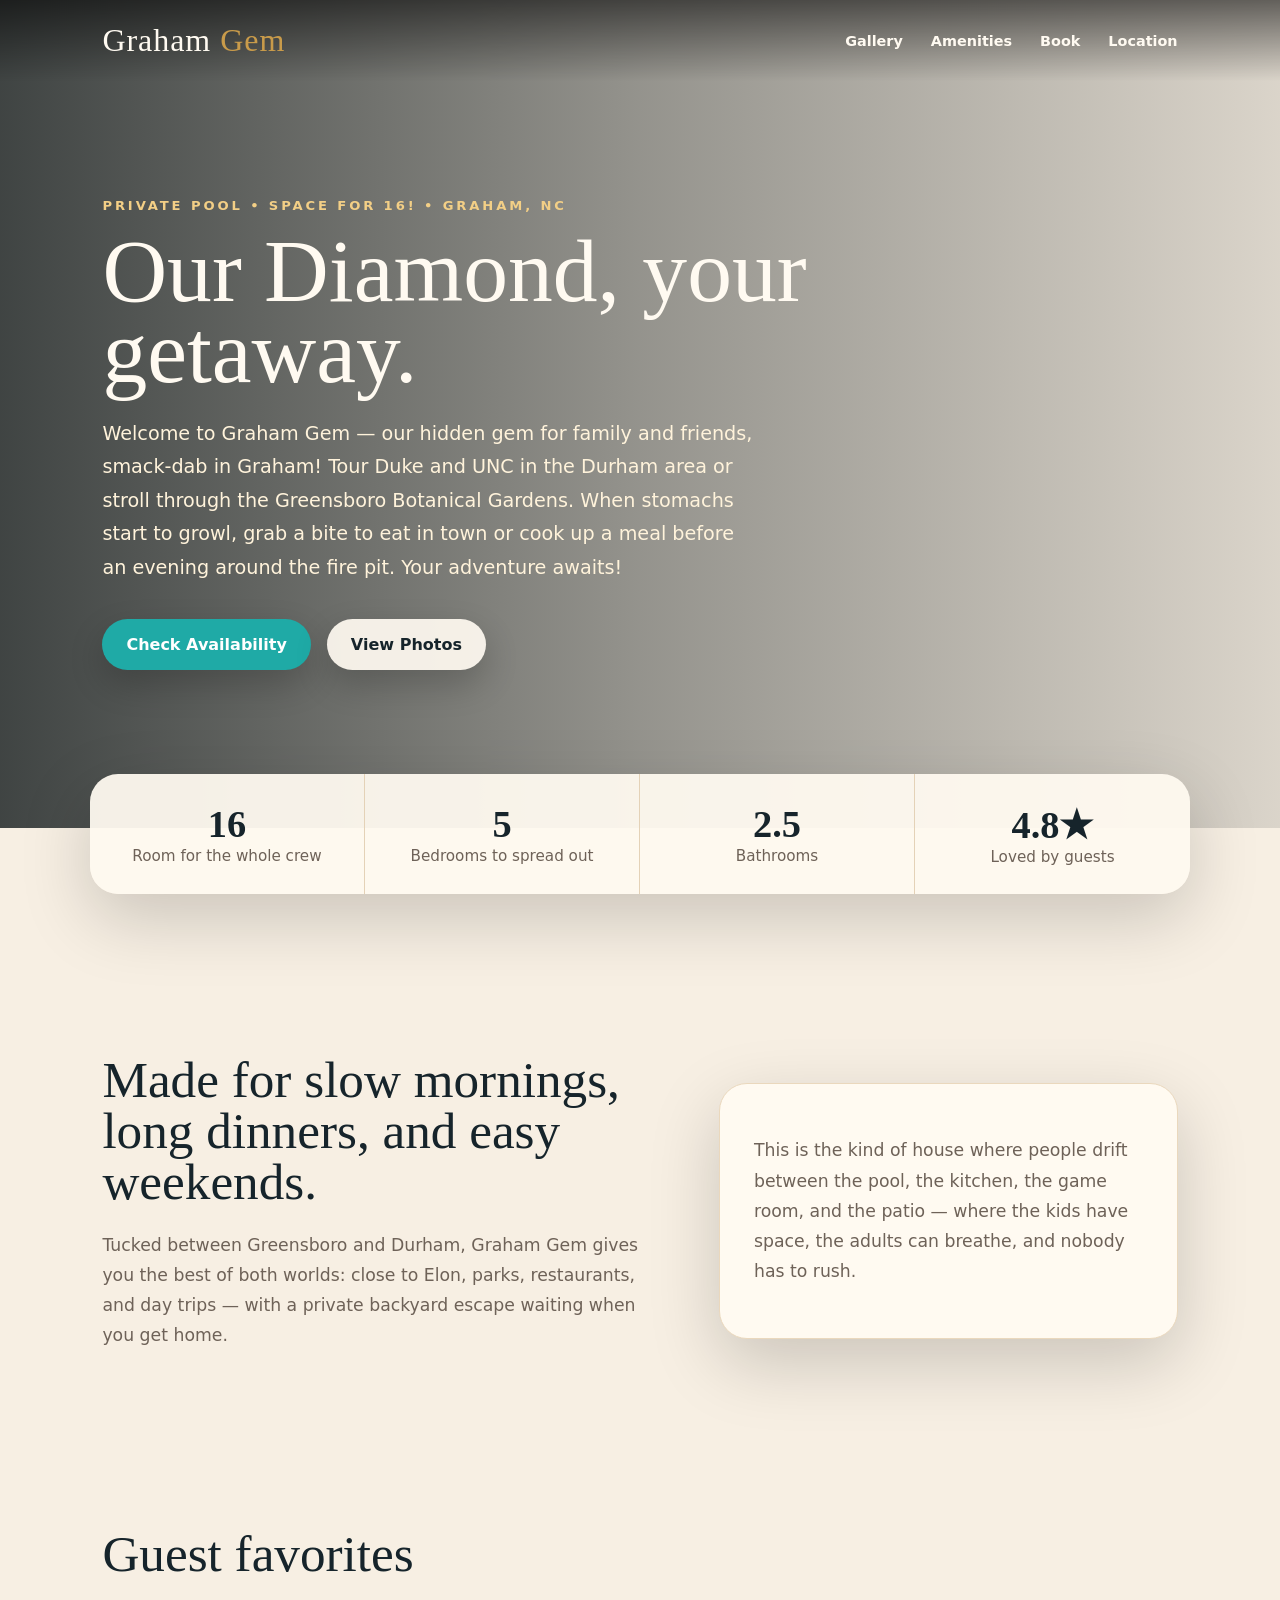
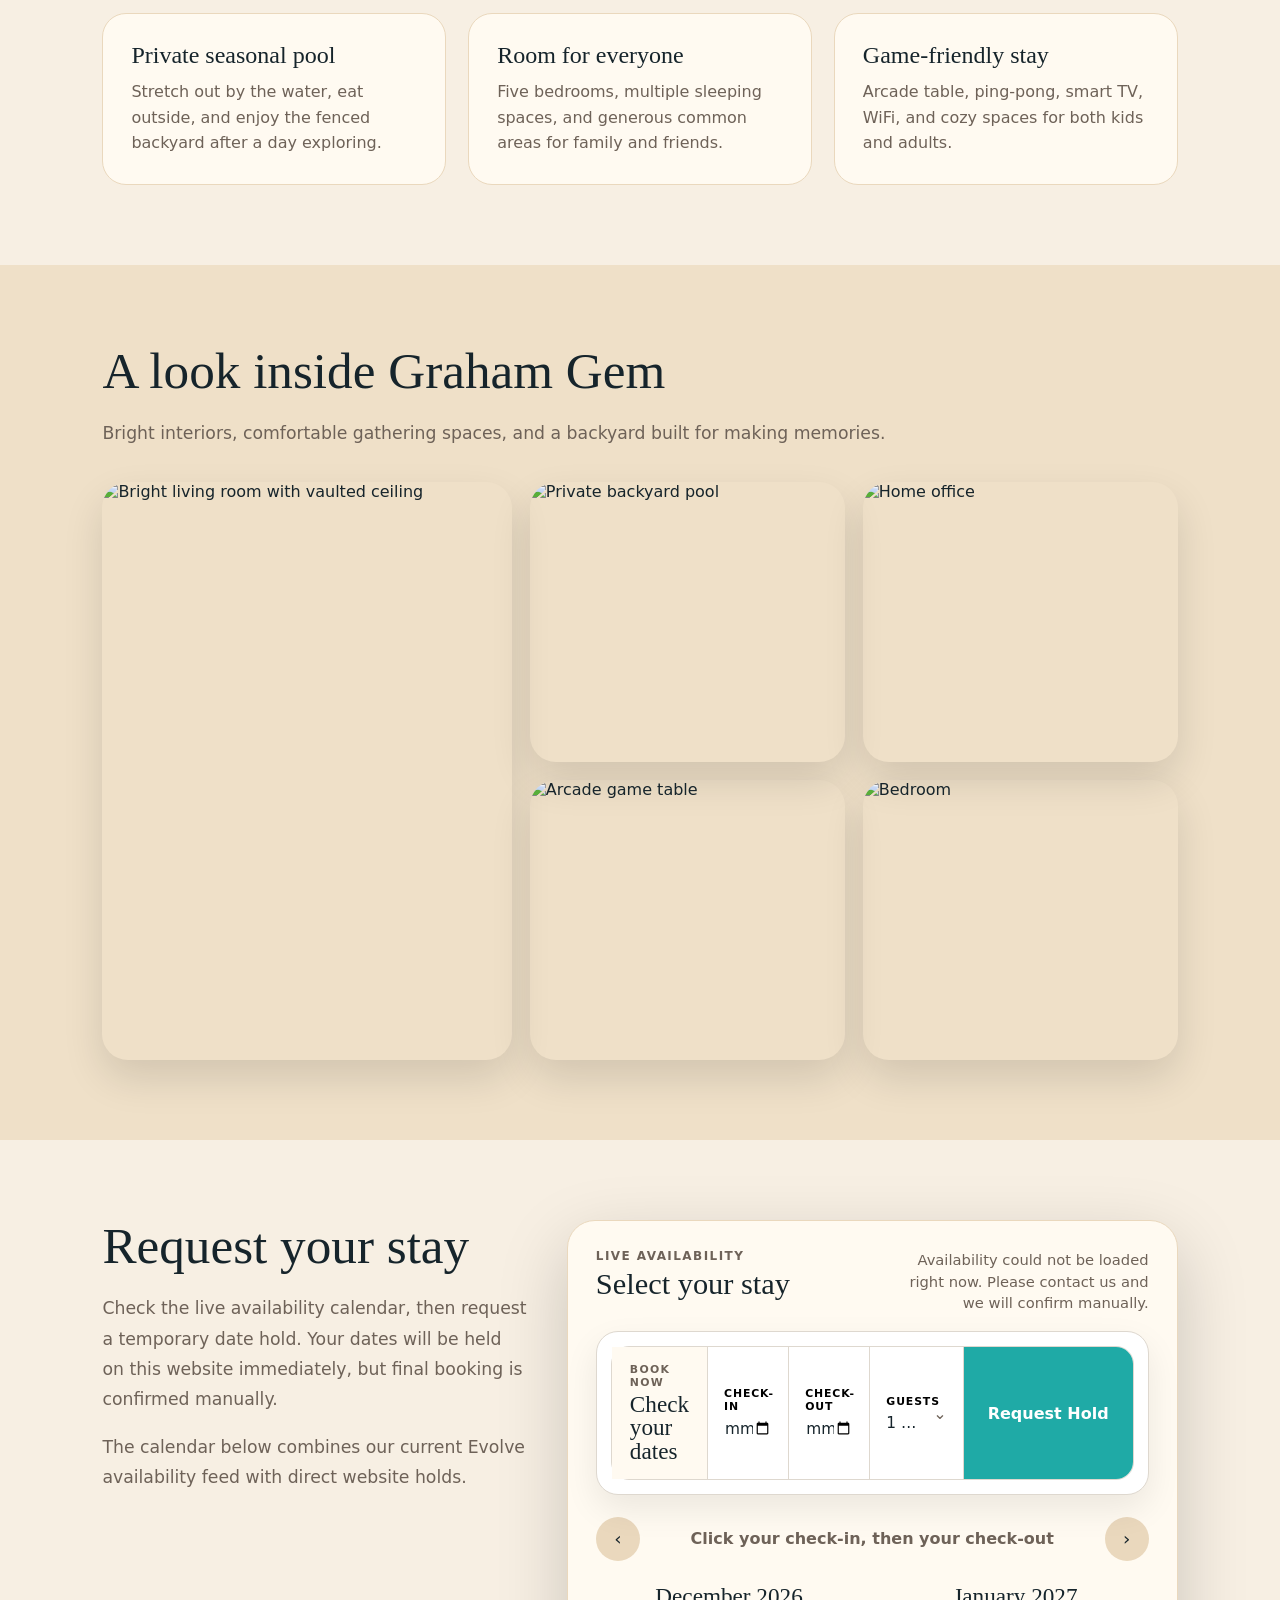
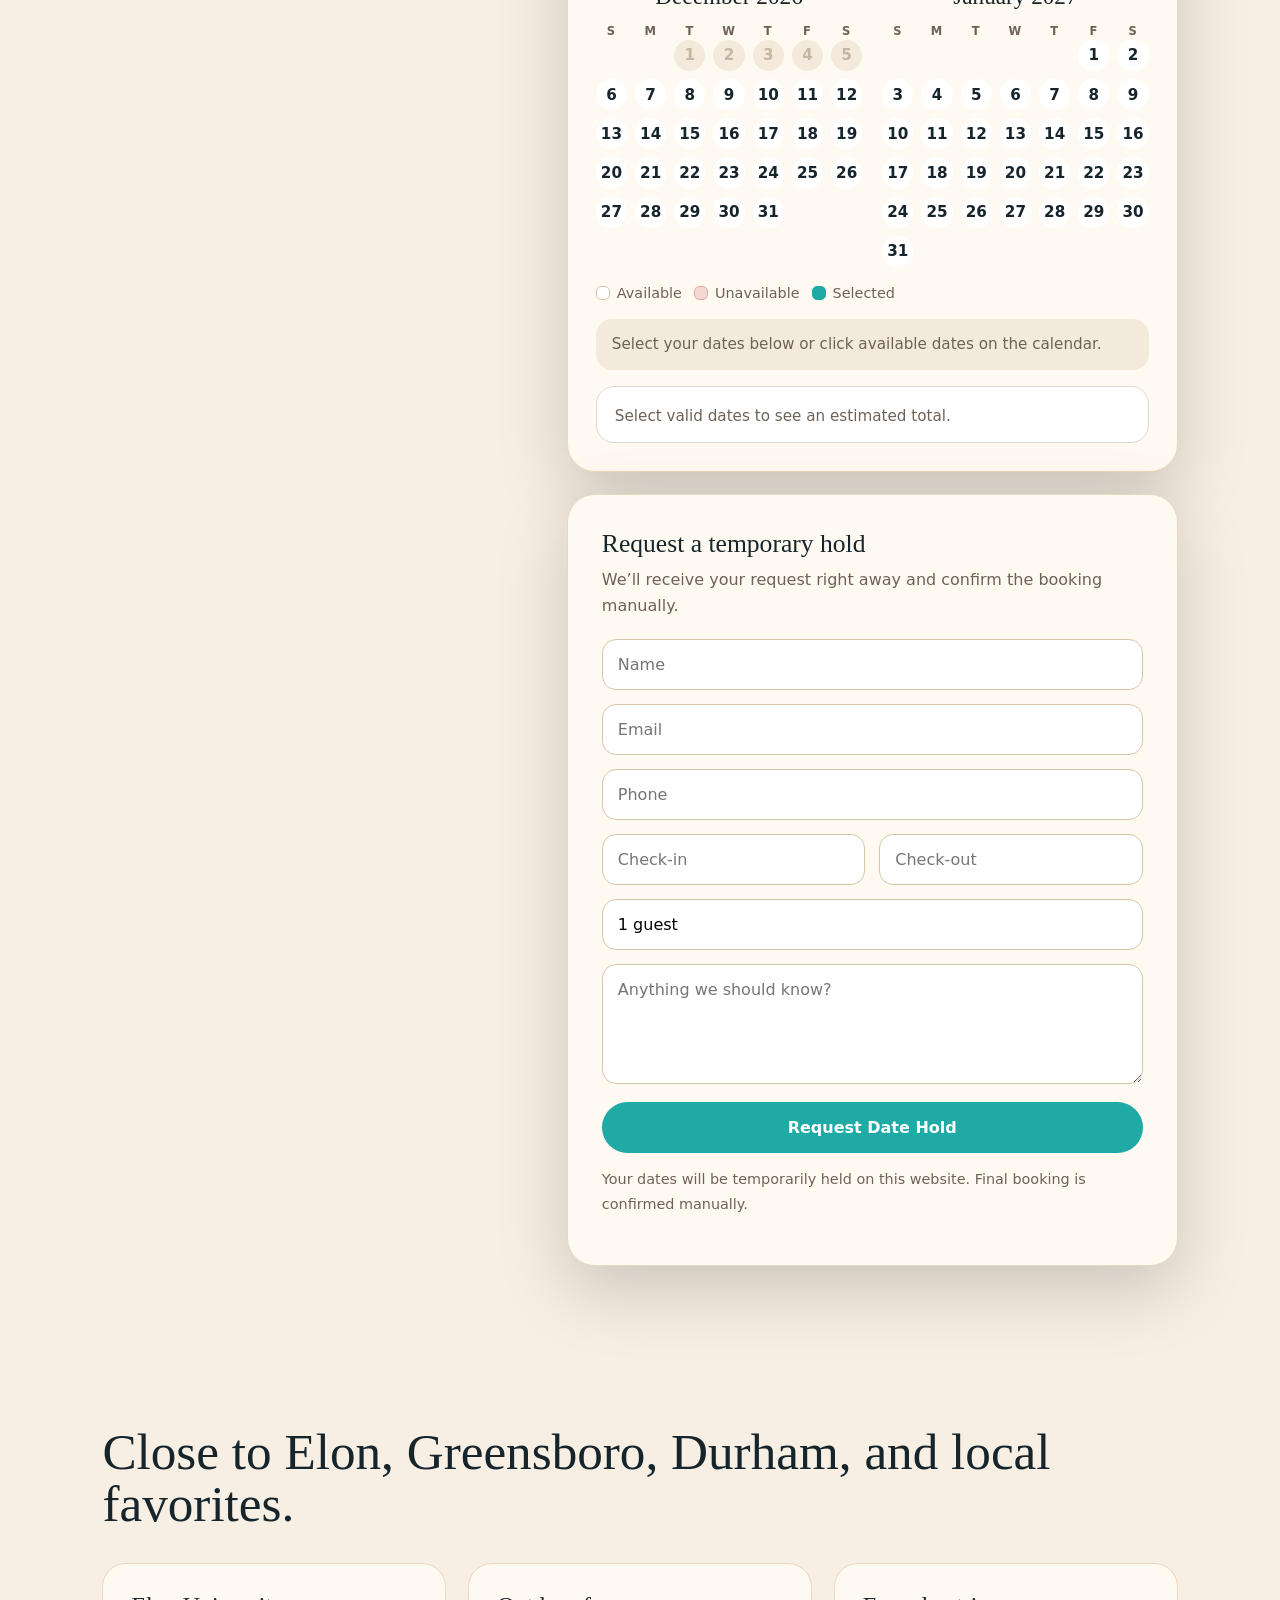
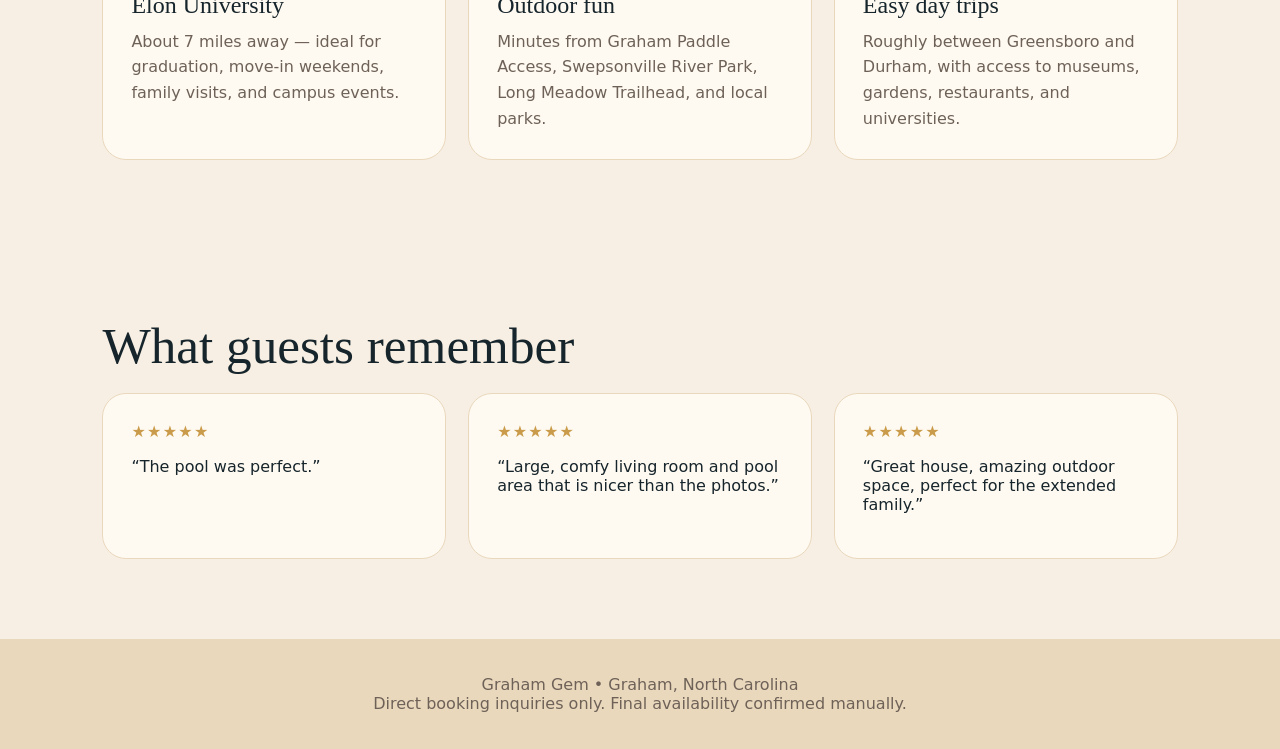
==== commit 09b64a27: "Update fmt.Println message from 'Hello' to 'Goodbye'" ====
--- a/index.html
+++ b/index.html
@@ -3,4041 +3,1868 @@
 <head>
   <meta charset="UTF-8" />
   <meta name="viewport" content="width=device-width, initial-scale=1.0" />
-  <title>Clover's Great Escape!</title>
+  <title>Graham Gem | Private Pool Retreat</title>
+
   <style>
-    * {
-      box-sizing: border-box;
-    }
-
-    html, body {
+    :root {
+      --cream: #f7efe3;
+      --warm: #efe0c8;
+      --ink: #16242b;
+      --muted: #6e6258;
+      --teal: #1faaa6;
+      --gold: #c99b4a;
+      --white: #fffaf1;
+      --danger: #b54b3a;
+      --success: #2d7a5f;
+      --shadow: 0 24px 70px rgba(0,0,0,.18);
+      --radius: 28px;
+      --airbnb-border: #ded8cf;
+      --airbnb-booked: #f5d8d2;
+      --airbnb-booked-border: #e2aba1;
+      --airbnb-range: #ddeeed;
+    }
+
+    * { box-sizing: border-box; }
+
+    html { scroll-behavior: smooth; }
+
+    body {
+      margin: 0;
+      font-family: Inter, system-ui, sans-serif;
+      color: var(--ink);
+      background: var(--cream);
+    }
+
+    h1, h2, h3, .brand {
+      font-family: Georgia, "Times New Roman", serif;
+      font-weight: 500;
+    }
+
+    a { color: inherit; text-decoration: none; }
+
+    nav {
+      position: fixed;
+      z-index: 10;
+      width: 100%;
+      padding: 22px 8vw;
+      display: flex;
+      justify-content: space-between;
+      align-items: center;
+      color: var(--white);
+      background: linear-gradient(to bottom, rgba(0,0,0,.55), transparent);
+    }
+
+    .brand {
+      font-size: 2rem;
+      letter-spacing: .03em;
+    }
+
+    .brand span { color: var(--gold); }
+
+    .nav-links {
+      display: flex;
+      gap: 28px;
+      font-weight: 700;
+      font-size: .9rem;
+    }
+
+    .hero {
+      min-height: 92vh;
+      display: flex;
+      align-items: center;
+      padding: 120px 8vw 80px;
+      background:
+        linear-gradient(90deg, rgba(12,20,22,.78), rgba(12,20,22,.42), rgba(12,20,22,.12)),
+        url("cozy.jpg") center/cover no-repeat;
+      color: var(--white);
+    }
+
+    .hero-content { max-width: 780px; }
+
+    .eyebrow {
+      color: #f3cf86;
+      text-transform: uppercase;
+      letter-spacing: .22em;
+      font-weight: 800;
+      font-size: .82rem;
+      margin-bottom: 18px;
+    }
+
+    h1 {
+      font-size: clamp(3.2rem, 7vw, 7.5rem);
+      line-height: .9;
+      margin: 0 0 24px;
+    }
+
+    .hero p {
+      font-size: 1.2rem;
+      line-height: 1.75;
+      max-width: 650px;
+      color: #fff3db;
+    }
+
+    .buttons {
+      display: flex;
+      gap: 16px;
+      flex-wrap: wrap;
+      margin-top: 34px;
+    }
+
+    .btn {
+      padding: 16px 24px;
+      border-radius: 999px;
+      font-weight: 900;
+      box-shadow: 0 14px 35px rgba(0,0,0,.2);
+    }
+
+    .primary { background: var(--teal); color: white; }
+    .secondary { background: rgba(255,250,241,.92); color: var(--ink); }
+
+    .stats {
+      width: min(1100px, 86vw);
+      margin: -54px auto 80px;
+      background: rgba(255,250,241,.94);
+      border-radius: var(--radius);
+      box-shadow: var(--shadow);
+      display: grid;
+      grid-template-columns: repeat(4, 1fr);
+      overflow: hidden;
+    }
+
+    .stat {
+      padding: 28px;
+      text-align: center;
+      border-right: 1px solid #e4d2b7;
+    }
+
+    .stat:last-child { border-right: 0; }
+
+    .stat strong {
+      display: block;
+      font-family: Georgia, serif;
+      font-size: 2.4rem;
+      color: var(--ink);
+    }
+
+    .stat span {
+      color: var(--muted);
+      font-size: .95rem;
+    }
+
+    section { padding: 80px 8vw; }
+
+    .intro {
+      display: grid;
+      grid-template-columns: 1.1fr .9fr;
+      gap: 56px;
+      align-items: center;
+    }
+
+    .intro h2, .section-title {
+      font-size: clamp(2.3rem, 4vw, 4rem);
+      line-height: 1;
+      margin: 0 0 22px;
+    }
+
+    .intro p, .section-text {
+      color: var(--muted);
+      font-size: 1.08rem;
+      line-height: 1.75;
+    }
+
+    .note-card {
+      background: #fffaf1;
+      padding: 34px;
+      border-radius: var(--radius);
+      box-shadow: var(--shadow);
+      border: 1px solid #ead8bd;
+    }
+
+    .features {
+      display: grid;
+      grid-template-columns: repeat(3, 1fr);
+      gap: 22px;
+      margin-top: 34px;
+    }
+
+    .feature {
+      background: #fffaf1;
+      padding: 28px;
+      border-radius: 24px;
+      border: 1px solid #ead8bd;
+    }
+
+    .feature h3 {
+      font-size: 1.5rem;
+      margin: 0 0 10px;
+    }
+
+    .feature p {
+      color: var(--muted);
+      line-height: 1.6;
+      margin: 0;
+    }
+
+    .gallery { background: #efe0c8; }
+
+    .photo-grid {
+      display: grid;
+      grid-template-columns: 1.3fr 1fr 1fr;
+      gap: 18px;
+      margin-top: 34px;
+    }
+
+    .photo-grid img {
+      width: 100%;
+      height: 280px;
+      object-fit: cover;
+      border-radius: 26px;
+      box-shadow: 0 18px 40px rgba(0,0,0,.12);
+    }
+
+    .photo-grid img:first-child {
+      grid-row: span 2;
+      height: 578px;
+    }
+
+    .booking {
+      display: grid;
+      grid-template-columns: .82fr 1.18fr;
+      gap: 40px;
+      align-items: start;
+    }
+
+    .booking-stack {
+      display: grid;
+      gap: 22px;
+    }
+
+    form, .availability-card {
+      background: #fffaf1;
+      padding: 34px;
+      border-radius: var(--radius);
+      box-shadow: var(--shadow);
+      border: 1px solid #ead8bd;
+    }
+
+    input, textarea {
+      width: 100%;
+      padding: 15px;
+      margin-bottom: 14px;
+      border-radius: 14px;
+      border: 1px solid #d8c5a9;
+      font: inherit;
+      background: white;
+    }
+
+    textarea { min-height: 120px; }
+
+    button {
+      border: 0;
+      cursor: pointer;
+      font: inherit;
+    }
+
+    .submit-btn {
+      width: 100%;
+      padding: 16px;
+      border-radius: 999px;
+      background: var(--teal);
+      color: white;
+      font-weight: 900;
+    }
+
+    .submit-btn:hover { filter: brightness(.96); }
+
+    .submit-btn:disabled {
+      opacity: .65;
+      cursor: not-allowed;
+    }
+
+    .form-row {
+      display: grid;
+      grid-template-columns: 1fr 1fr;
+      gap: 14px;
+    }
+
+    .availability-card { padding: 28px; }
+
+    .availability-top {
+      display: flex;
+      justify-content: space-between;
+      align-items: start;
+      gap: 18px;
+      margin-bottom: 18px;
+    }
+
+    .availability-top h3 {
+      font-size: 1.9rem;
+      margin: 4px 0 0;
+    }
+
+    .availability-label {
+      text-transform: uppercase;
+      letter-spacing: .12em;
+      font-size: .75rem;
+      font-weight: 800;
+      color: var(--muted);
+    }
+
+    .availability-status {
+      font-size: .92rem;
+      color: var(--muted);
+      line-height: 1.45;
+      margin: 0;
+      text-align: right;
+      max-width: 260px;
+    }
+
+    .booking-fields {
+      border: 1px solid var(--airbnb-border);
+      border-radius: 22px;
+      background: white;
+      box-shadow: 0 14px 34px rgba(0,0,0,.08);
+      margin-bottom: 22px;
+      padding: 14px;
+      position: relative;
+      overflow: visible;
+    }
+
+    .booking-box-inner {
+      display: grid;
+      grid-template-columns: 1.05fr 1fr 1fr 1.15fr auto;
+      align-items: stretch;
+      border: 1px solid var(--airbnb-border);
+      border-radius: 18px;
+      background: white;
+      overflow: visible;
+    }
+
+    .booking-box-heading {
+      padding: 16px 18px;
+      background: #fffaf1;
+      border-right: 1px solid var(--airbnb-border);
+      display: flex;
+      flex-direction: column;
+      justify-content: center;
+      gap: 4px;
+    }
+
+    .booking-box-heading small {
+      text-transform: uppercase;
+      letter-spacing: .12em;
+      font-size: .68rem;
+      font-weight: 900;
+      color: var(--muted);
+    }
+
+    .booking-box-heading strong {
+      font-family: Georgia, serif;
+      font-size: 1.45rem;
+      font-weight: 500;
+      color: var(--ink);
+      line-height: 1;
+    }
+
+    .field-block {
+      padding: 14px 16px;
+      border-right: 1px solid var(--airbnb-border);
+      display: flex;
+      flex-direction: column;
+      justify-content: center;
+      min-width: 0;
+      background: white;
+    }
+
+    .field-block label {
+      display: block;
+      font-size: .68rem;
+      font-weight: 900;
+      letter-spacing: .08em;
+      color: #000;
+      margin-bottom: 6px;
+      text-transform: uppercase;
+    }
+
+    .field-block input {
       margin: 0;
       padding: 0;
-      min-height: 100%;
-    }
-
-    body {
-      font-family: Arial, sans-serif;
-      background: #111;
-      color: white;
+      border: 0;
+      border-radius: 0;
+      background: transparent;
+      font-size: .96rem;
+      color: var(--ink);
+      outline: none;
+      min-width: 0;
+    }
+
+    .guest-field-wrap {
+      position: relative;
+      min-width: 0;
+      background: white;
+      border-right: 1px solid var(--airbnb-border);
+    }
+
+    .guest-button {
+      width: 100%;
+      height: 100%;
+      text-align: left;
+      padding: 14px 16px;
+      background: white;
+      display: flex;
+      align-items: center;
+      justify-content: space-between;
+      gap: 12px;
+      border-radius: 0;
+    }
+
+    .guest-button .guest-copy {
       display: flex;
       flex-direction: column;
+      justify-content: center;
+      gap: 6px;
+      min-width: 0;
+    }
+
+    .guest-button .guest-label {
+      font-size: .68rem;
+      font-weight: 900;
+      letter-spacing: .08em;
+      color: #000;
+      text-transform: uppercase;
+    }
+
+    .guest-button .guest-value {
+      font-size: .96rem;
+      color: var(--ink);
+      white-space: nowrap;
+      overflow: hidden;
+      text-overflow: ellipsis;
+      max-width: 150px;
+    }
+
+    .guest-chevron {
+      font-size: 1rem;
+      color: var(--muted);
+      transition: transform .18s ease;
+      flex: 0 0 auto;
+    }
+
+    .guest-field-wrap.open .guest-chevron {
+      transform: rotate(180deg);
+    }
+
+    .guest-popover {
+      position: absolute;
+      top: calc(100% + 10px);
+      right: 0;
+      z-index: 30;
+      width: min(360px, calc(100vw - 48px));
+      background: white;
+      border: 1px solid var(--airbnb-border);
+      border-radius: 24px;
+      box-shadow: 0 16px 36px rgba(0,0,0,.12);
+      padding: 12px 18px;
+      display: none;
+    }
+
+    .guest-field-wrap.open .guest-popover {
+      display: block;
+    }
+
+    .guest-row {
+      display: flex;
+      justify-content: space-between;
       align-items: center;
-      justify-content: flex-start;
-      min-height: 100dvh;
-      padding: 12px 12px 28px;
-      overflow-y: auto;
-    }
-
-    h1 {
-      margin: 6px 0 8px;
-      text-align: center;
-    }
-
-    p {
-      margin-top: 0;
-      opacity: 0.85;
-      text-align: center;
-      max-width: 560px;
-      padding: 0 12px;
-      line-height: 1.4;
-    }
-
-    .game-wrap {
-      position: relative;
-      width: min(100%, 400px);
-      aspect-ratio: 2 / 3;
-      border: 2px solid white;
-      background-image: url("road.png");
-      background-size: cover;
-      background-position: center;
-      background-repeat: no-repeat;
-      overflow: hidden;
-      border-radius: 12px;
-    }
-
-    .game-wrap.boss-shake {
-      animation: bossScreenShake 1.2s cubic-bezier(.36,.07,.19,.97) both;
-    }
-
-    @keyframes bossScreenShake {
-      0%, 100% { transform: translate(0, 0) rotate(0deg); }
-      10% { transform: translate(-5px, 3px) rotate(-0.6deg); }
-      20% { transform: translate(6px, -4px) rotate(0.7deg); }
-      30% { transform: translate(-7px, 2px) rotate(-0.8deg); }
-      40% { transform: translate(7px, 4px) rotate(0.8deg); }
-      50% { transform: translate(-5px, -5px) rotate(-0.5deg); }
-      60% { transform: translate(5px, 3px) rotate(0.5deg); }
-      70% { transform: translate(-4px, 5px) rotate(-0.4deg); }
-      80% { transform: translate(4px, -3px) rotate(0.4deg); }
-      90% { transform: translate(-2px, 2px) rotate(-0.2deg); }
-    }
-
-    .overlay.boss-red-flash::after {
-      content: "";
-      position: absolute;
-      inset: 0;
-      background: rgba(180, 0, 0, 0.42);
-      pointer-events: none;
-      animation: bossRedFlash 0.55s ease-out both;
-      z-index: 21;
-    }
-
-    @keyframes bossRedFlash {
-      0% { opacity: 0; }
-      12% { opacity: 1; }
-      35% { opacity: 0.55; }
-      100% { opacity: 0; }
-    }
-
-    canvas {
+      gap: 14px;
+      padding: 14px 0;
+      border-bottom: 1px solid #f0ece6;
+    }
+
+    .guest-row:last-child { border-bottom: 0; }
+
+    .guest-row strong {
       display: block;
-      width: 100%;
-      height: 100%;
-      touch-action: none;
-      background: transparent;
-    }
-
-    .overlay {
-      position: absolute;
-      inset: 0;
+      font-size: 1rem;
+      margin-bottom: 2px;
+    }
+
+    .guest-row span {
+      color: var(--muted);
+      font-size: .9rem;
+    }
+
+    .guest-controls {
+      display: flex;
+      align-items: center;
+      gap: 12px;
+    }
+
+    .counter-btn {
+      width: 34px;
+      height: 34px;
+      border-radius: 999px;
+      border: 1px solid #cbbba5;
+      background: white;
+      color: var(--ink);
+      font-size: 1.1rem;
+      display: grid;
+      place-items: center;
+    }
+
+    .counter-btn:disabled {
+      opacity: .45;
+      cursor: not-allowed;
+    }
+
+    .guest-note {
+      margin-top: 10px;
+      font-size: .84rem;
+      color: var(--muted);
+      line-height: 1.45;
+    }
+
+    .quick-request-btn {
+      min-height: 70px;
+      padding: 0 24px;
+      background: var(--teal);
+      color: white;
+      font-weight: 900;
       display: flex;
       align-items: center;
       justify-content: center;
-      padding: 18px;
-      background: rgba(0, 0, 0, 0.45);
-      z-index: 20;
-    }
-
-    .overlay.hidden {
-      display: none;
-    }
-
-    .overlay-box {
-      width: min(100%, 320px);
-      background: rgba(23, 20, 18, 0.94);
-      color: #f6f0e8;
-      border: 1px solid rgba(255, 240, 220, 0.18);
-      border-radius: 18px;
-      padding: 18px 18px 16px;
-      box-shadow:
-        0 16px 40px rgba(0, 0, 0, 0.45),
-        inset 0 1px 0 rgba(255, 255, 255, 0.06);
-      text-align: center;
-      backdrop-filter: blur(5px);
-      min-height: 150px;
-      display: flex;
-      flex-direction: column;
-      justify-content: center;
-    }
-
-
-
-    .overlay-box.picture-overlay-box {
-      width: min(100%, 372px);
-      padding: 10px;
-      background: rgba(12, 8, 16, 0.96);
-    }
-
-    .dialogue-picture {
-      display: block;
-      width: 100%;
-      max-height: 260px;
-      object-fit: cover;
-      object-position: center;
-      border-radius: 14px 14px 6px 6px;
-      margin: 0 0 10px;
-      image-rendering: pixelated;
-      box-shadow: 0 10px 26px rgba(0, 0, 0, 0.45);
-    }
-
-    .picture-dialogue-box {
-      background: rgba(23, 20, 18, 0.96);
-      border: 1px solid rgba(255, 240, 220, 0.2);
-      border-radius: 12px;
-      padding: 13px 14px;
-      min-height: 92px;
-      text-align: center;
-    }
-
-    .overlay-text {
-      font-size: 17px;
-      line-height: 1.45;
-      white-space: pre-line;
-      min-height: 78px;
-    }
-
-    .dialogue-cursor {
-      display: inline-block;
-      width: 0.6ch;
-      animation: blinkCursor 0.9s steps(1) infinite;
-      opacity: 0.8;
-    }
-
-    @keyframes blinkCursor {
-      50% {
-        opacity: 0;
-      }
-    }
-
-    .overlay-continue {
-      margin-top: 10px;
-      font-size: 12px;
-      letter-spacing: 0.08em;
-      text-transform: uppercase;
-      opacity: 0.75;
-    }
-
-    .overlay-continue.hidden {
-      visibility: hidden;
-    }
-
-    .overlay-buttons {
-      display: flex;
-      gap: 10px;
-      justify-content: center;
-      flex-wrap: wrap;
-      margin-top: 16px;
-    }
-
-    .overlay-btn {
-      padding: 10px 16px;
-      font-size: 15px;
-      cursor: pointer;
-      border: none;
-      border-radius: 999px;
-      min-width: 110px;
-      background: linear-gradient(180deg, #f6e7d4, #dcc1a0);
-      color: #2a1d14;
-      font-weight: 600;
-      box-shadow: 0 6px 16px rgba(0, 0, 0, 0.25);
-    }
-
-    .overlay-btn.secondary {
-      background: linear-gradient(180deg, #d9d2ca, #b9aea4);
-    }
-
-
-    
-/* 🌙 Soft dark Papyrus menu */
-
-.difficulty-menu {
-  width: 100%;
-  display: flex;
-  flex-direction: column;
-  align-items: center;
-  gap: 10px;
-  padding: 6px 0;
-  font-family: Papyrus, fantasy;
-}
-
-.difficulty-title {
-  margin: 0;
-  font-size: 20px;
-  letter-spacing: 0.08em;
-  color: #d9d3b8;
-  text-shadow: 0 0 10px rgba(255, 230, 160, 0.15);
-}
-
-.difficulty-subtitle {
-  font-size: 12px;
-  line-height: 1.4;
-  color: #bfb79c;
-  opacity: 0.85;
-  margin-bottom: 6px;
-}
-
-.difficulty-options {
-  width: 100%;
-  display: flex;
-  flex-direction: column;
-  align-items: center;
-  gap: 8px;
-}
-
-.difficulty-card {
-  font-family: Papyrus, fantasy;
-  width: 160px;
-  padding: 7px 10px;
-  font-size: 14px;
-  letter-spacing: 0.1em;
-  border-radius: 10px;
-  cursor: pointer;
-  border: 1px solid rgba(200, 185, 140, 0.18);
-  background: linear-gradient(
-    180deg,
-    rgba(34, 31, 25, 0.95),
-    rgba(20, 18, 15, 0.95)
-  );
-  color: #dcd5b9;
-  box-shadow:
-    inset 0 1px 0 rgba(255,255,255,0.04),
-    0 6px 14px rgba(0,0,0,0.45);
-  transition: all 0.15s ease;
-}
-
-.difficulty-card:hover {
-  background: linear-gradient(
-    180deg,
-    rgba(48, 44, 34, 0.95),
-    rgba(24, 22, 18, 0.95)
-  );
-  transform: translateY(-1px) scale(1.02);
-}
-
-.difficulty-card:active {
-  transform: scale(0.96);
-}
-
-.difficulty-card.cowgirl {
-  color: #e6a98f;
-  border-color: rgba(180, 90, 60, 0.35);
-}
-
-.difficulty-card.cowgirl:hover {
-  background: linear-gradient(
-    180deg,
-    rgba(70, 42, 30, 0.95),
-    rgba(32, 20, 16, 0.95)
-  );
-}
-
-
-    .end-banner {
-      position: absolute;
-      inset: 0;
-      z-index: 15;
+      white-space: nowrap;
+      border-radius: 0 17px 17px 0;
+    }
+
+    .quick-request-btn:hover {
+      filter: brightness(.96);
+    }
+
+    .calendar-controls {
       display: flex;
       align-items: center;
-      justify-content: center;
-      font-size: clamp(30px, 8vw, 52px);
-      font-weight: 800;
-      letter-spacing: 0.12em;
-      color: #fff7d6;
-      text-shadow:
-        0 0 12px rgba(255, 230, 150, 0.55),
-        0 6px 20px rgba(0, 0, 0, 0.55);
-      pointer-events: none;
-    }
-
-    .end-banner.hidden {
-      display: none;
-    }
-
-
-    .mobile-controls {
-      width: min(100%, 400px);
+      justify-content: space-between;
+      gap: 12px;
+      margin-bottom: 18px;
+    }
+
+    .calendar-controls button {
+      min-width: 44px;
+      height: 44px;
+      border-radius: 999px;
+      background: #ead8bd;
+      color: var(--ink);
+      font-size: 1.15rem;
+    }
+
+    .calendar-range-title {
+      text-align: center;
+      font-size: 1rem;
+      font-weight: 700;
+      color: var(--muted);
+    }
+
+    .calendar-months {
+      display: grid;
+      grid-template-columns: 1fr 1fr;
+      gap: 20px;
+    }
+
+    .calendar-month {
+      padding: 4px 0 0;
+    }
+
+    .calendar-title {
+      text-align: center;
+      font-family: Georgia, serif;
+      font-size: 1.45rem;
+      margin-bottom: 14px;
+    }
+
+    .month-weekdays,
+    .month-days {
+      display: grid;
+      grid-template-columns: repeat(7, 1fr);
+      gap: 8px;
+    }
+
+    .weekday {
+      text-align: center;
+      font-size: .72rem;
+      font-weight: 900;
+      color: var(--muted);
+      text-transform: uppercase;
+      letter-spacing: .08em;
+      padding-bottom: 2px;
+    }
+
+    .day {
+      aspect-ratio: 1;
+      border-radius: 16px;
+      border: 1px solid transparent;
+      background: white;
+      display: grid;
+      place-items: center;
+      font-weight: 700;
+      font-size: .95rem;
+      position: relative;
+      cursor: pointer;
+      transition: all .15s ease;
+    }
+
+    .day.empty {
+      background: transparent;
+      border: 0;
+      cursor: default;
+    }
+
+    .day.past {
+      color: #c3b6a3;
+      background: #f3eadc;
+      cursor: not-allowed;
+    }
+
+    .day.booked {
+      background: var(--airbnb-booked);
+      border-color: var(--airbnb-booked-border);
+      color: var(--danger);
+      cursor: not-allowed;
+      text-decoration: line-through;
+    }
+
+    .day.checkout-only {
+      background: white;
+      color: var(--ink);
+      border-color: #ead8bd;
+      cursor: pointer;
+      text-decoration: none;
+    }
+
+    .day.checkout-only:hover {
+      border-color: var(--gold);
+      box-shadow: 0 8px 18px rgba(201,155,74,.15);
+    }
+
+    .day.available:hover {
+      border-color: var(--teal);
+      box-shadow: 0 8px 18px rgba(31,170,166,.14);
+    }
+
+    .day.in-range {
+      background: var(--airbnb-range);
+      border-color: #c8dfdc;
+      color: var(--ink);
+    }
+
+    .day.selected {
+      background: var(--teal);
+      color: white;
+      border-color: var(--teal);
+      text-decoration: none;
+      cursor: pointer;
+    }
+
+    .legend {
       display: flex;
-      gap: 10px;
-      justify-content: center;
+      flex-wrap: wrap;
+      gap: 12px;
+      margin-top: 18px;
+      color: var(--muted);
+      font-size: .9rem;
+    }
+
+    .legend-item {
+      display: inline-flex;
+      align-items: center;
+      gap: 7px;
+    }
+
+    .swatch {
+      width: 14px;
+      height: 14px;
+      border-radius: 5px;
+      border: 1px solid #d8c5a9;
+      background: white;
+    }
+
+    .swatch.booked {
+      background: var(--airbnb-booked);
+      border-color: var(--airbnb-booked-border);
+    }
+
+    .swatch.selected {
+      background: var(--teal);
+      border-color: var(--teal);
+    }
+
+    .availability-message {
+      margin-top: 18px;
+      padding: 14px 16px;
+      border-radius: 16px;
+      background: #f3eadc;
+      color: var(--muted);
+      line-height: 1.5;
+      font-size: .95rem;
+    }
+
+    .availability-message.inline {
+      display: flex;
+      flex-wrap: wrap;
+      gap: 28px;
+      align-items: center;
+    }
+
+    .availability-message .message-main,
+    .availability-message .message-savings {
+      display: inline-block;
+      font: inherit;
+      color: inherit;
+    }
+
+    .availability-message.good {
+      background: #dff3e9;
+      color: var(--success);
+    }
+
+    .availability-message.bad {
+      background: #f5d8d2;
+      color: var(--danger);
+    }
+
+    .quote-card {
+      margin-top: 16px;
+      border: 1px solid var(--airbnb-border);
+      border-radius: 18px;
+      background: white;
+      padding: 18px 18px 14px;
+    }
+
+    .quote-placeholder {
+      color: var(--muted);
+      line-height: 1.55;
+      font-size: .95rem;
+    }
+
+    .quote-row,
+    .quote-total {
+      display: flex;
+      justify-content: space-between;
+      align-items: center;
+      gap: 16px;
+      padding: 7px 0;
+      font-size: 1rem;
+    }
+
+    .quote-row span { color: var(--muted); }
+
+    .quote-total {
+      margin-top: 8px;
+      padding-top: 14px;
+      border-top: 1px solid #ebe5dc;
+      font-size: 1.14rem;
+      font-weight: 900;
+      color: var(--ink);
+    }
+
+    .quote-footnote {
       margin-top: 10px;
-      flex-wrap: wrap;
-    }
-
-    .mobile-control-btn {
-      padding: 10px 14px;
-      border: 1px solid rgba(255, 255, 255, 0.22);
-      border-radius: 999px;
-      background: rgba(255, 255, 255, 0.1);
-      color: white;
-      font-weight: 700;
-      letter-spacing: 0.02em;
-      touch-action: manipulation;
-    }
-
-    .mobile-control-btn:active {
-      transform: scale(0.96);
-      background: rgba(255, 255, 255, 0.18);
-    }
-
-    @media (max-width: 480px) {
-      h1 {
-        font-size: 1.5rem;
-      }
-
-      p {
-        font-size: 0.95rem;
-      }
-
-      .overlay-text {
-        font-size: 16px;
+      color: var(--muted);
+      font-size: .86rem;
+      line-height: 1.45;
+    }
+
+    .form-card-title {
+      margin: 0 0 8px;
+      font-size: 1.6rem;
+    }
+
+    .form-card-subtitle {
+      margin: 0 0 20px;
+      color: var(--muted);
+      line-height: 1.6;
+    }
+
+    .reviews {
+      display: grid;
+      grid-template-columns: repeat(3, 1fr);
+      gap: 22px;
+    }
+
+    .review {
+      background: #fffaf1;
+      padding: 28px;
+      border-radius: 24px;
+      border: 1px solid #ead8bd;
+    }
+
+    .stars { color: var(--gold); letter-spacing: .08em; }
+
+    footer {
+      padding: 36px 8vw;
+      text-align: center;
+      color: var(--muted);
+      background: #ead8bd;
+    }
+
+    @media (max-width: 1100px) {
+      .calendar-months {
+        grid-template-columns: 1fr;
+      }
+
+      .booking-box-inner {
+        grid-template-columns: 1fr 1fr;
+      }
+
+      .booking-box-heading {
+        grid-column: 1 / -1;
+        border-right: 0;
+        border-bottom: 1px solid var(--airbnb-border);
+      }
+
+      .field-block:nth-of-type(3) {
+        border-right: 0;
+      }
+
+      .guest-field-wrap {
+        border-top: 1px solid var(--airbnb-border);
+      }
+
+      .quick-request-btn {
+        border-radius: 0 0 17px 0;
+      }
+    }
+
+    @media (max-width: 850px) {
+      nav { position: absolute; }
+      .nav-links { display: none; }
+
+      .stats,
+      .features,
+      .reviews,
+      .intro,
+      .booking,
+      .photo-grid,
+      .form-row {
+        grid-template-columns: 1fr;
+      }
+
+      .stat {
+        border-right: 0;
+        border-bottom: 1px solid #e4d2b7;
+      }
+
+      .photo-grid img,
+      .photo-grid img:first-child {
+        height: 260px;
+      }
+
+      .availability-top {
+        flex-direction: column;
+      }
+
+      .availability-status {
+        text-align: left;
+        max-width: none;
+      }
+
+      .booking-box-inner {
+        grid-template-columns: 1fr;
+      }
+
+      .field-block,
+      .guest-field-wrap {
+        border-right: 0;
+        border-bottom: 1px solid var(--airbnb-border);
+      }
+
+      .quick-request-btn {
+        min-height: auto;
+        padding: 16px;
+        border-radius: 0 0 17px 17px;
+      }
+
+      .guest-popover {
+        left: 0;
+        right: auto;
+        width: 100%;
+      }
+
+      .day {
+        border-radius: 12px;
+        font-size: .86rem;
       }
     }
   </style>
 </head>
+
 <body>
-  <h1>Clover's Great Escape!</h1>
-  <p>
-    Escape the butchers! Eat your veggies!
-    <br>
-  </p>
-
-  <div class="game-wrap">
-    <canvas id="game" width="400" height="600"></canvas>
-
-    <div id="overlay" class="overlay">
-      <div class="overlay-box">
-        <div id="overlayText" class="overlay-text"></div>
-        <div id="overlayContinue" class="overlay-continue hidden">tap to continue</div>
-        <div id="overlayButtons" class="overlay-buttons"></div>
+  <nav>
+    <div class="brand">Graham <span>Gem</span></div>
+    <div class="nav-links">
+      <a href="#gallery">Gallery</a>
+      <a href="#amenities">Amenities</a>
+      <a href="#book">Book</a>
+      <a href="#location">Location</a>
+    </div>
+  </nav>
+
+  <header class="hero">
+    <div class="hero-content">
+      <div class="eyebrow">Private pool • space for 16! • Graham, NC</div>
+      <h1>Our Diamond, your getaway.</h1>
+      <p>
+        Welcome to Graham Gem — our hidden gem for family and friends, smack-dab in Graham!
+        Tour Duke and UNC in the Durham area or stroll through the Greensboro Botanical Gardens. 
+        When stomachs start to growl, grab a bite to eat in town or cook up a meal before an evening around the fire pit. Your adventure awaits!
+      </p>
+      <div class="buttons">
+        <a class="btn primary" href="#book">Check Availability</a>
+        <a class="btn secondary" href="#gallery">View Photos</a>
       </div>
     </div>
-
-    <div id="endBanner" class="end-banner hidden">FREEDOM</div>
+  </header>
+
+  <div class="stats">
+    <div class="stat"><strong>16</strong><span>Room for the whole crew</span></div>
+    <div class="stat"><strong>5</strong><span>Bedrooms to spread out</span></div>
+    <div class="stat"><strong>2.5</strong><span>Bathrooms</span></div>
+    <div class="stat"><strong>4.8★</strong><span>Loved by guests</span></div>
   </div>
 
-  <div class="mobile-controls" aria-label="Mobile inventory controls">
-    <button id="inventoryButton" class="mobile-control-btn" type="button">Inventory</button>
-    <button id="useCloverButton" class="mobile-control-btn" type="button">Use Item</button>
-  </div>
-
+  <section class="intro">
+    <div>
+      <h2>Made for slow mornings, long dinners, and easy weekends.</h2>
+      <p>
+        Tucked between Greensboro and Durham, Graham Gem gives you the best of both worlds:
+        close to Elon, parks, restaurants, and day trips — with a private backyard escape waiting
+        when you get home.
+      </p>
+    </div>
+    <div class="note-card">
+      <p>
+        This is the kind of house where people drift between the pool, the kitchen, the game room,
+        and the patio — where the kids have space, the adults can breathe, and nobody has to rush.
+      </p>
+    </div>
+  </section>
+
+  <section id="amenities">
+    <h2 class="section-title">Guest favorites</h2>
+    <div class="features">
+      <div class="feature">
+        <h3>Private seasonal pool</h3>
+        <p>Stretch out by the water, eat outside, and enjoy the fenced backyard after a day exploring.</p>
+      </div>
+      <div class="feature">
+        <h3>Room for everyone</h3>
+        <p>Five bedrooms, multiple sleeping spaces, and generous common areas for family and friends.</p>
+      </div>
+      <div class="feature">
+        <h3>Game-friendly stay</h3>
+        <p>Arcade table, ping-pong, smart TV, WiFi, and cozy spaces for both kids and adults.</p>
+      </div>
+    </div>
+  </section>
+
+  <section id="gallery" class="gallery">
+    <h2 class="section-title">A look inside Graham Gem</h2>
+    <p class="section-text">Bright interiors, comfortable gathering spaces, and a backyard built for making memories.</p>
+
+    <div class="photo-grid">
+      <img src="living-room.jpg" alt="Bright living room with vaulted ceiling">
+      <img src="cozy.jpg" alt="Private backyard pool">
+      <img src="office.jpg" alt="Home office">
+      <img src="arcade.jpg" alt="Arcade game table">
+      <img src="bedroom.jpg" alt="Bedroom">
+    </div>
+  </section>
+
+  <section id="book" class="booking">
+    <div>
+      <h2 class="section-title">Request your stay</h2>
+      <p class="section-text">
+        Check the live availability calendar, then request a temporary date hold.
+        Your dates will be held on this website immediately, but final booking is confirmed manually.
+      </p>
+      <p class="section-text">
+        The calendar below combines our current Evolve availability feed with direct website holds.
+      </p>
+    </div>
+
+    <div class="booking-stack">
+      <div class="availability-card">
+        <div class="availability-top">
+          <div>
+            <div class="availability-label">Live availability</div>
+            <h3>Select your stay</h3>
+          </div>
+
+          <p id="availabilityStatus" class="availability-status">
+            Loading current availability...
+          </p>
+        </div>
+
+        <div class="booking-fields">
+          <div class="booking-box-inner">
+            <div class="booking-box-heading">
+              <small>Book Now</small>
+              <strong>Check your dates</strong>
+            </div>
+
+            <div class="field-block">
+              <label for="checkIn">Check-in</label>
+              <input id="checkIn" type="date" required>
+            </div>
+
+            <div class="field-block">
+              <label for="checkOut">Check-out</label>
+              <input id="checkOut" type="date" required>
+            </div>
+
+            <div class="guest-field-wrap" id="guestFieldWrap">
+              <button type="button" class="guest-button" id="guestButton">
+                <div class="guest-copy">
+                  <span class="guest-label">Guests</span>
+                  <span class="guest-value" id="guestButtonText">1 guest</span>
+                </div>
+                <span class="guest-chevron">⌄</span>
+              </button>
+
+              <div class="guest-popover" id="guestPopover">
+                <div class="guest-row">
+                  <div>
+                    <strong>Adults</strong>
+                    <span>Ages 13+</span>
+                  </div>
+                  <div class="guest-controls">
+                    <button type="button" class="counter-btn" data-type="adults" data-delta="-1">−</button>
+                    <span id="adultsCount">1</span>
+                    <button type="button" class="counter-btn" data-type="adults" data-delta="1">+</button>
+                  </div>
+                </div>
+
+                <div class="guest-row">
+                  <div>
+                    <strong>Children</strong>
+                    <span>Ages 2–12</span>
+                  </div>
+                  <div class="guest-controls">
+                    <button type="button" class="counter-btn" data-type="children" data-delta="-1">−</button>
+                    <span id="childrenCount">0</span>
+                    <button type="button" class="counter-btn" data-type="children" data-delta="1">+</button>
+                  </div>
+                </div>
+
+                <div class="guest-row">
+                  <div>
+                    <strong>Infants</strong>
+                    <span>Under 2</span>
+                  </div>
+                  <div class="guest-controls">
+                    <button type="button" class="counter-btn" data-type="infants" data-delta="-1">−</button>
+                    <span id="infantsCount">0</span>
+                    <button type="button" class="counter-btn" data-type="infants" data-delta="1">+</button>
+                  </div>
+                </div>
+
+                <div class="guest-note">
+                  Maximum 16 guests. Infants are not counted toward the 16-guest limit.
+                </div>
+              </div>
+            </div>
+
+            <button type="button" class="quick-request-btn" id="quickRequestButton">
+              Request Hold
+            </button>
+          </div>
+        </div>
+
+        <div class="calendar-controls">
+          <button type="button" id="prevMonth" aria-label="Previous month">‹</button>
+          <div class="calendar-range-title">Click your check-in, then your check-out</div>
+          <button type="button" id="nextMonth" aria-label="Next month">›</button>
+        </div>
+
+        <div id="calendarMonths" class="calendar-months"></div>
+
+        <div class="legend">
+          <span class="legend-item"><span class="swatch"></span> Available</span>
+          <span class="legend-item"><span class="swatch booked"></span> Unavailable</span>
+          <span class="legend-item"><span class="swatch selected"></span> Selected</span>
+        </div>
+
+        <div id="availabilityMessage" class="availability-message">
+          Select your dates below or click available dates on the calendar.
+        </div>
+
+        <div id="quoteCard" class="quote-card">
+          <div id="quoteSummary" class="quote-placeholder">
+            Select dates to see your total!
+          </div>
+        </div>
+      </div>
+
+      <form id="bookingForm">
+        <h3 class="form-card-title">Request a temporary hold</h3>
+        <p class="form-card-subtitle">
+          We’ll receive your request right away and confirm the booking manually.
+        </p>
+
+        <input id="guestName" type="text" placeholder="Name" required>
+        <input id="guestEmail" type="email" placeholder="Email" required>
+        <input id="guestPhone" type="tel" placeholder="Phone">
+
+        <div class="form-row">
+          <input id="checkInMirror" type="text" placeholder="Check-in" readonly>
+          <input id="checkOutMirror" type="text" placeholder="Check-out" readonly>
+        </div>
+
+        <input id="guestCount" type="text" placeholder="Guests" readonly>
+
+        <textarea id="guestMessage" placeholder="Anything we should know?"></textarea>
+
+        <button class="submit-btn" type="submit">Request Date Hold</button>
+
+        <p class="section-text" style="font-size:.9rem; margin-top: 14px;">
+          Your dates will be temporarily held on this website. Final booking is confirmed manually.
+        </p>
+      </form>
+    </div>
+  </section>
+
+  <section id="location">
+    <h2 class="section-title">Close to Elon, Greensboro, Durham, and local favorites.</h2>
+    <div class="features">
+      <div class="feature">
+        <h3>Elon University</h3>
+        <p>About 7 miles away — ideal for graduation, move-in weekends, family visits, and campus events.</p>
+      </div>
+      <div class="feature">
+        <h3>Outdoor fun</h3>
+        <p>Minutes from Graham Paddle Access, Swepsonville River Park, Long Meadow Trailhead, and local parks.</p>
+      </div>
+      <div class="feature">
+        <h3>Easy day trips</h3>
+        <p>Roughly between Greensboro and Durham, with access to museums, gardens, restaurants, and universities.</p>
+      </div>
+    </div>
+  </section>
+
+  <section>
+    <h2 class="section-title">What guests remember</h2>
+    <div class="reviews">
+      <div class="review"><div class="stars">★★★★★</div><p>“The pool was perfect.”</p></div>
+      <div class="review"><div class="stars">★★★★★</div><p>“Large, comfy living room and pool area that is nicer than the photos.”</p></div>
+      <div class="review"><div class="stars">★★★★★</div><p>“Great house, amazing outdoor space, perfect for the extended family.”</p></div>
+    </div>
+  </section>
+
+  <footer>
+    Graham Gem • Graham, North Carolina<br>
+    Direct booking inquiries only. Final availability confirmed manually.
+  </footer>
 
   <script>
-    const canvas = document.getElementById("game");
-    const ctx = canvas.getContext("2d");
-    const gameWrap = document.querySelector(".game-wrap");
-
-    const overlay = document.getElementById("overlay");
-    const overlayBox = document.querySelector(".overlay-box");
-    const overlayText = document.getElementById("overlayText");
-    const overlayButtons = document.getElementById("overlayButtons");
-    const overlayContinue = document.getElementById("overlayContinue");
-    const endBanner = document.getElementById("endBanner");
-    const inventoryButton = document.getElementById("inventoryButton");
-    const useCloverButton = document.getElementById("useCloverButton");
-
-    let gameStarted = false;
-    let gameOver = false;
-    let gamePaused = true;
-    let gameWon = false;
-    let frame = 0;
-    let score = 0;
-    let lives = 3;
-    let awardedLifeThreshold = 0;
-    let hitFlashTimer = 0;
-    let bonusFlashTimer = 0;
-    let bonusFlashText = "";
-    let speedModeActivated = false;
-
-    let checkpoint18000Shown = false;
-    let checkpoint10000Shown = false;
-    let checkpoint22000Shown = false;
-    let freedomSequenceActive = false;
-    let heartsCelebrationActive = false;
-    let finalOverlayShown = false;
-    let exitingMortality = false;
-    let mortalityChoiceTimeout = null;
-    let mortalityChoiceQueued = false;
-    let heartExplosionCount = 0;
-    const MAX_HEART_EXPLOSIONS = 3;
-
-    let cowbellModeActive = false;
-    let canvasFlashPhase = 0;
-
-    let mooPulseActive = false;
-    let mooPulseTimer = 0;
-    let mooCooldownTimer = 0;
-    let lastTapTime = 0;
-    let mooFlashTimer = 0;
-
-    let activeDialogue = null;
-    let dialogueTimeout = null;
-    let overlayTapHandler = null;
-    let introDialoguePlayed = false;
-
-    let cheatCodeBuffer = "";
-    let mooMooSkipUsed = false;
-
-    let cloverUnlocked = false;
-    let cloverInventoryOpen = false;
-    let cloverBoostTimer = 0;
-    let cloverSpeechText = "";
-    let cloverSpeechTypedLength = 0;
-    let cloverSpeechTypeFrame = 0;
-    let cloverSpeechTimer = 0;
-    const CLOVER_SPEECH_FRAMES = 300; // about 5 seconds at 60fps
-    const CLOVER_BOOST_FRAMES = 360; // about 6 seconds at 60fps
-    const CLOVER_SPEED_MULTIPLIER = 1.2;
-    const cloverMessages = [
-      "It is okay to mess up.",
-      "Take care of yourself. LOVE yourself. Give yourself brilliant, intelligent light Clover.",
-      "They know not what they do.",
-      "Listen to your heart.",
-      "Learn all you can, smartypants.",
-      "Be yourself. You're the one I like most.",
-      "I like the way you moo.",
-      "I treasure your friendship.",
-      "You have an amazing voice.  Moog synthesizer",
-      "I like your mind. And your moo00000",
-      "If you listen carefully, you can hear my plant heartbeat.",
-      "Love is the key. I have faith in you",
-      "Everyone could use a friend.  That's why I like you",
-      "Sometimes I watch you when you walk and like the way you hoof around.",
-      "Shhhh. The other clovers may get jealous!",
-      "I like to watch you chomp those other blades of grass. You wouldn't ever eat me would you?",
-      "I am lucky to have you around, mooing at the wind..",
-      "Can I always be in your pocket? It is warm in here.. ooh thats just the milk",
-      "Do you ever miss the farm life? Do you miss the factory?",
-      "I could spend lifetimes in your thoughts, listening to you moo",
-      "I look at the clouds and think of your cute little horns.",
-      "Listen do you hear that? That's the sound of thoughts passing us by, wait a second, or is that just the Mississippi?",
-      "I have to admit you're charming.",
-      "You are SO lucky to have me as a friend!",
-      "I am honored you carry me around.",
-      "Can I hear your heartbeat? Oh. It really is just MOO MOO MOO MOO.",
-      "I love to learn, and I learn so much from you.",
-      "They say I am a rare mutation, just like you.",
-      "You have such a unique timbre, the soft sweet way you moo.",
-      "Let's have some fun shall we! Tag you're it.",
-      "I love the sweet tender way you moo at the moon.",
-      "So cows are good at fractions?",
-      "Yes I have two clover brothers and sisters but we have a tense relationship.",
-      "Cows really used to eat clovers?",
-      "Sometimes I worry about you, but I trust you’ll find your way.",
-      "You don’t have to pretend with me.  I am here to moo with you.",
-      "I notice when you’re not okay, even if you don’t moo your little heart out.",
-      "You’ve been through things you don’t moo about, haven’t you?",
-      "I’m still here, especially when the going gets rough..",
-      "You don’t have to carry everything by yourself. Let me moo a little with you",
-      "I like who you are, even when you don’t see it.",
-      "You’re allowed to change. I’ll learn you again.",
-      "Even when you feel lost, you’re not gone... I'm right here with you",
-      "Not all who wander are lost... but I sure am, and I'm glad I wandered into you!"
-    ];
-
-    let difficultyMultiplier = 1.0;
-    let selectedDifficulty = "normal";
-
-    const BASE_WIDTH = 400;
-    const BASE_HEIGHT = 600;
-
-    const player = {
-      x: 180,
-      y: 500,
-      width: 72,
-      height: 72,
-      speed: 11,
-      invulnerableTimer: 0
+    const AVAILABILITY_API = 'https://script.google.com/macros/s/AKfycbxlH7T940c-i0fcDXOhWbuVaN3a9USs0wTWOTVoB3La_zAq1dwRwZSRr1MYVxRwxwwGCQ/exec';
+
+    let blockedDateSet = new Set();
+    let currentMonthDate = new Date();
+    currentMonthDate.setDate(1);
+
+    let ratesByDate = {};
+    let defaultNightlyRate = 400;
+    let cleaningFee = 250;
+    let taxRate = 0.1275;
+    let minimumNights = 3;
+
+    const guestState = {
+      adults: 1,
+      children: 0,
+      infants: 0
     };
 
-    let keys = {};
-    let fallingObjects = [];
-    let heartBursts = [];
-
-    let touchActive = false;
-    let touchTargetX = null;
-    let touchTargetY = null;
-
-    let playerFacingLeft = false;
-
-    const playerSpriteSheet = new Image();
-    playerSpriteSheet.src = "cow2-walk-v1.png";
-
-    const PLAYER_SPRITE_COLS = 5;
-    const PLAYER_SPRITE_ROWS = 5;
-    const PLAYER_TOTAL_FRAMES = 25;
-    const PLAYER_FRAME_DURATION = 6;
-    let playerAnimationFrame = 0;
-
-    const badImageFiles = ["falling1.png", "falling2.png", "falling3.png"];
-    const badImages = badImageFiles.map(file => {
-      const img = new Image();
-      img.src = file;
-      return img;
+    const calendarMonths = document.getElementById('calendarMonths');
+    const availabilityStatus = document.getElementById('availabilityStatus');
+    const availabilityMessage = document.getElementById('availabilityMessage');
+    const quoteSummary = document.getElementById('quoteSummary');
+
+    const checkInInput = document.getElementById('checkIn');
+    const checkOutInput = document.getElementById('checkOut');
+    const checkInMirror = document.getElementById('checkInMirror');
+    const checkOutMirror = document.getElementById('checkOutMirror');
+    const guestCountInput = document.getElementById('guestCount');
+
+    const guestButton = document.getElementById('guestButton');
+    const guestButtonText = document.getElementById('guestButtonText');
+    const guestFieldWrap = document.getElementById('guestFieldWrap');
+    const guestPopover = document.getElementById('guestPopover');
+
+    const bookingForm = document.getElementById('bookingForm');
+    const quickRequestButton = document.getElementById('quickRequestButton');
+
+    document.getElementById('prevMonth').addEventListener('click', () => {
+      currentMonthDate.setMonth(currentMonthDate.getMonth() - 1);
+      renderCalendar();
     });
 
-    const butcherSpriteSheet = new Image();
-    butcherSpriteSheet.src = "butcher-walk.png";
-
-    const BUTCHER_SPRITE_COLS = 5;
-    const BUTCHER_SPRITE_ROWS = 5;
-    const BUTCHER_TOTAL_FRAMES = 25;
-    const BUTCHER_FRAME_DURATION = 6;
-
-    const stalkerButcherSpriteSheet = new Image();
-    stalkerButcherSpriteSheet.src = "Pitchfork Butcher-walk.png";
-
-    const STALKER_BUTCHER_SPRITE_COLS = 5;
-    const STALKER_BUTCHER_SPRITE_ROWS = 5;
-    const STALKER_BUTCHER_TOTAL_FRAMES = 25;
-    const STALKER_BUTCHER_FRAME_DURATION = 8;
-
-    const stalkerButcher = {
-      x: 0,
-      y: 0,
-      width: 0,
-      height: 0,
-      speed: 0,
-      active: true,
-      hitCooldown: 0,
-      animationOffset: 0
-    };
-
-
-    const cowgirlIdleSpriteSheet = new Image();
-    cowgirlIdleSpriteSheet.src = "Crazed Cowgirl w. pitchfork_)-idle-v1.png";
-
-    const cowgirlAttackSpriteSheet = new Image();
-    cowgirlAttackSpriteSheet.src = "Crazed Cowgirl w. pitchfork_)-attack-v1.png";
-
-    const cowgirlJumpSpriteSheet = new Image();
-    cowgirlJumpSpriteSheet.src = "Crazed Cowgirl w. pitchfork_)-jump-v1.png";
-
-    const cowgirlRunSpriteSheet = new Image();
-    cowgirlRunSpriteSheet.src = "Crazed Cowgirl w. pitchfork_)-run-v1.png";
-
-    const cowgirlWalkSpriteSheet = new Image();
-    cowgirlWalkSpriteSheet.src = "Crazed Cowgirl w. pitchfork_)-walk-v1.png";
-
-    const COWGIRL_SPRITE_COLS = 5;
-    const COWGIRL_SPRITE_ROWS = 5;
-    const COWGIRL_TOTAL_FRAMES = 25;
-    const COWGIRL_IDLE_FRAME_DURATION = 4;
-    const COWGIRL_RUN_FRAME_DURATION = 5;
-    const COWGIRL_ATTACK_FRAME_DURATION = 4;
-    const COWGIRL_JUMP_FRAME_DURATION = 4;
-    const COWGIRL_WALK_FRAME_DURATION = 7;
-
-    const COWGIRL_MOVE_INTERVAL = 200;   // 10 seconds at about 60fps
-    const COWGIRL_SWIPE_DURATION = 26;
-    const COWGIRL_RESPAWN_TIME = 200;    // 10 seconds
-    const COWGIRL_TRIGGER_SCORE = 4400;
-
-    const cowgirl = {
-      unlocked: false,
-      visible: false,
-      state: "hidden", // hidden, entering, idle, running, fleeing // hidden, idle, running, swiping, fleeing
-      x: 0,
-      y: 0,
-      width: 0,
-      height: 0,
-      speed: 0,
-      facingLeft: false,
-      currentCorner: 0,
-      targetCorner: 1,
-      moveTimer: COWGIRL_MOVE_INTERVAL,
-      swipeTimer: 0,
-      respawnTimer: 0,
-      damageCooldown: 0,
-      fleeVX: 0,
-      fleeVY: 0,
-      animationOffset: 0
-    };
-
-    const bonus200Img = new Image();
-    bonus200Img.src = "falling4.png";
-
-    const bonus1000Img = new Image();
-    bonus1000Img.src = "falling5.png";
-
-    const pastureImage = new Image();
-    pastureImage.src = "pasture.png";
-
-    const purpleCowIdleSpriteSheet = new Image();
-    purpleCowIdleSpriteSheet.src = "purple cow _3-idle.png";
-
-    const purpleCowWalkSpriteSheet = new Image();
-    purpleCowWalkSpriteSheet.src = "purple cow _3-walk.png";
-
-    const PURPLE_COW_SPRITE_COLS = 5;
-    const PURPLE_COW_SPRITE_ROWS = 5;
-    const PURPLE_COW_TOTAL_FRAMES = 25;
-    const PURPLE_COW_IDLE_FRAME_DURATION = 7;
-    const PURPLE_COW_WALK_FRAME_DURATION = 6;
-
-    const purpleCow = {
-      active: false,
-      triggered: false,
-      entering: false,
-      walkingAway: false,
-      x: 0,
-      y: 0,
-      targetY: 0,
-      width: 0,
-      height: 0,
-      facingLeft: true,
-      animationOffset: 0
-    };
-
-    const MOO_COOLDOWN_FRAMES = 420; // 5 seconds at about 60fps
-    const MOO_BOSS_COOLDOWN_FRAMES = 0;
-    const MOO_PULSE_RADIUS = 140;
-
-    let greenerPasturesActive = false;
-    let greenerPasturesFade = 0;
-    let greenerPasturesTextShown = false;
-
-    let bossFightActive = false;
-    let bossDefeatedPastureActive = false;
-    let bossPoofs = [];
-    let bossGrass = [];
-    let bossPitchforks = [];
-    let bossGrassSpawnTimer = 0;
-    let bossPatternTimer = 0;
-    let bossPatternPhase = "corner"; // corner, throw, fleeing
-    let bossTargetCorner = 0;
-
-    const pitchforkImage = new Image();
-    pitchforkImage.src = "pitchfork.png";
-
-    const cowgirlBoss = {
-      x: 0,
-      y: 0,
-      width: 0,
-      height: 0,
-      speed: 0,
-      health: 4,
-      maxHealth: 4,
-      state: "hidden",
-      facingLeft: false,
-      attackTimer: 0,
-      attackCooldown: 0,
-      damageCooldown: 0,
-      flashTimer: 0,
-      throwCooldown: 0,
-      animationOffset: 0
-    };
-
-    const music = new Audio("music.mp3");
-    music.loop = true;
-    music.volume = 0.5;
-    music.preload = "auto";
-
-    const cowgirlMusic = new Audio("cowgirl.mp3");
-    cowgirlMusic.loop = true;
-    cowgirlMusic.volume = 0.55;
-    cowgirlMusic.preload = "auto";
-
-    const hitSound = new Audio("hit.mp3");
-    hitSound.volume = 0.8;
-    hitSound.preload = "auto";
-
-    const bonusSound = new Audio("bonus.mp3");
-    bonusSound.volume = 1.0;
-    bonusSound.preload = "auto";
-
-    const mooSound = new Audio("moo.m4a");
-    mooSound.volume = 0.9;
-    mooSound.preload = "auto";
-
-    const cosmicCowMusic = new Audio("Cosmic Cow.mp3");
-    cosmicCowMusic.loop = true;
-    cosmicCowMusic.volume = 0.42;
-    cosmicCowMusic.preload = "auto";
-
-    const cloverMusic = new Audio("Clover Clash.mp3");
-    cloverMusic.loop = false;
-    cloverMusic.volume = 0.9;
-    cloverMusic.preload = "auto";
-
-    function stopCloverMusic() {
+    document.getElementById('nextMonth').addEventListener('click', () => {
+      currentMonthDate.setMonth(currentMonthDate.getMonth() + 1);
+      renderCalendar();
+    });
+
+    guestButton.addEventListener('click', () => {
+      guestFieldWrap.classList.toggle('open');
+    });
+
+    document.addEventListener('click', event => {
+      if (!guestFieldWrap.contains(event.target)) {
+        guestFieldWrap.classList.remove('open');
+      }
+    });
+
+    guestPopover.querySelectorAll('.counter-btn').forEach(button => {
+      button.addEventListener('click', () => {
+        const type = button.dataset.type;
+        const delta = Number(button.dataset.delta);
+        updateGuestCount(type, delta);
+      });
+    });
+
+    quickRequestButton.addEventListener('click', () => {
+      const result = getDateRangeStatus(checkInInput.value, checkOutInput.value);
+
+      if (!result.ok) {
+        setAvailabilityMessage(result.message, 'bad');
+        availabilityMessage.scrollIntoView({
+          behavior: 'smooth',
+          block: 'center'
+        });
+        return;
+      }
+
+      bookingForm.scrollIntoView({
+        behavior: 'smooth',
+        block: 'center'
+      });
+
+      setTimeout(() => {
+        document.getElementById('guestName').focus({ preventScroll: true });
+      }, 450);
+    });
+
+    checkInInput.addEventListener('change', () => {
+      if (checkInInput.value) {
+        checkOutInput.min = addDaysToKey(checkInInput.value, 1);
+      }
+
+      if (checkOutInput.value && checkOutInput.value <= checkInInput.value) {
+        checkOutInput.value = '';
+      }
+
+      syncMirrors();
+      updateAvailabilityMessageAndQuote();
+      renderCalendar();
+    });
+
+    checkOutInput.addEventListener('change', () => {
+      syncMirrors();
+      updateAvailabilityMessageAndQuote();
+      renderCalendar();
+    });
+
+    bookingForm.addEventListener('submit', async event => {
+      event.preventDefault();
+
+      const result = getDateRangeStatus(checkInInput.value, checkOutInput.value);
+
+      if (!result.ok) {
+        setAvailabilityMessage(result.message, 'bad');
+        return;
+      }
+
+      const submitButton = bookingForm.querySelector('button[type="submit"]');
+      const originalButtonText = submitButton.textContent;
+
+      submitButton.disabled = true;
+      submitButton.textContent = 'Holding dates...';
+
       try {
-        cloverMusic.pause();
-        cloverMusic.currentTime = 0;
-      } catch (err) {}
-    }
-
-
-    let isMuted = false;
-    let soundsUnlocked = false;
-
-    let dialogueAudioContext = null;
-
-    function getDialogueAudioContext() {
-      if (!dialogueAudioContext) {
-        dialogueAudioContext = new (window.AudioContext || window.webkitAudioContext)();
-      }
-
-      if (dialogueAudioContext.state === "suspended") {
-        dialogueAudioContext.resume().catch(() => {});
-      }
-
-      return dialogueAudioContext;
-    }
-
-    function playDialogueBlip(char) {
-      if (isMuted) return;
-      if (!char || char === " " || char === "\n" || char === "\t") return;
-
-      try {
-        const audioCtx = getDialogueAudioContext();
-        const now = audioCtx.currentTime;
-
-        const osc = audioCtx.createOscillator();
-        const gain = audioCtx.createGain();
-
-        // Tiny Undertale-style voice blip. No sound file needed, so it will not freeze.
-        osc.type = "square";
-        osc.frequency.setValueAtTime(520 + Math.random() * 120, now);
-
-        gain.gain.setValueAtTime(0.0001, now);
-        gain.gain.exponentialRampToValueAtTime(0.045, now + 0.004);
-        gain.gain.exponentialRampToValueAtTime(0.0001, now + 0.035);
-
-        osc.connect(gain);
-        gain.connect(audioCtx.destination);
-
-        osc.start(now);
-        osc.stop(now + 0.04);
-      } catch (err) {}
-    }
-
-    function scaleX(value) {
-      return value * (canvas.width / BASE_WIDTH);
-    }
-
-    function scaleY(value) {
-      return value * (canvas.height / BASE_HEIGHT);
-    }
-
-    function resizeCanvasToDisplaySize() {
-      const displayWidth = Math.round(canvas.clientWidth);
-      const displayHeight = Math.round(canvas.clientHeight);
-
-      if (canvas.width !== displayWidth || canvas.height !== displayHeight) {
-        const oldWidth = canvas.width || BASE_WIDTH;
-        const oldHeight = canvas.height || BASE_HEIGHT;
-
-        const playerXRatio = player.x / oldWidth;
-        const playerYRatio = player.y / oldHeight;
-
-        canvas.width = displayWidth;
-        canvas.height = displayHeight;
-
-        player.x = playerXRatio * canvas.width;
-        player.y = playerYRatio * canvas.height;
-      }
-    }
-
-    function drawSpriteFrame(img, frameIndex, cols, rows, dx, dy, dWidth, dHeight) {
-      if (!img.complete || img.naturalWidth === 0) return;
-
-      const frameWidth = img.width / cols;
-      const frameHeight = img.height / rows;
-
-      const col = frameIndex % cols;
-      const row = Math.floor(frameIndex / cols);
-
-      const sx = col * frameWidth;
-      const sy = row * frameHeight;
-
-      ctx.drawImage(
-        img,
-        sx, sy, frameWidth, frameHeight,
-        dx, dy, dWidth, dHeight
-      );
-    }
-
-    function getHitbox(obj, insetPercent = 0.18) {
-      const insetX = obj.width * insetPercent;
-      const insetY = obj.height * insetPercent;
+        const data = await callAvailabilityApi({
+          action: 'book',
+          name: document.getElementById('guestName').value.trim(),
+          email: document.getElementById('guestEmail').value.trim(),
+          phone: document.getElementById('guestPhone').value.trim(),
+          checkIn: checkInInput.value,
+          checkOut: checkOutInput.value,
+          guests: guestCountInput.value,
+          notes: document.getElementById('guestMessage').value.trim()
+        });
+
+        if (!data || !data.ok) {
+          throw new Error(data && data.error ? data.error : 'Could not save booking hold.');
+        }
+
+        bookingForm.reset();
+
+        guestState.adults = 1;
+        guestState.children = 0;
+        guestState.infants = 0;
+        syncGuestUI();
+
+        checkInInput.value = '';
+        checkOutInput.value = '';
+        syncMirrors();
+
+        const refreshedAvailability = await loadAvailability();
+        applyAvailabilityData(refreshedAvailability);
+
+        setAvailabilityMessage(
+          data.message || 'Your dates have been received and temporarily held. We will confirm manually.',
+          'good'
+        );
+
+        renderQuotePlaceholder();
+
+      } catch (error) {
+        setAvailabilityMessage(String(error && error.message ? error.message : error), 'bad');
+      } finally {
+        submitButton.disabled = false;
+        submitButton.textContent = originalButtonText;
+      }
+    });
+
+    function callAvailabilityApi(params = {}) {
+      return new Promise((resolve, reject) => {
+        const callbackName =
+          'grahamGemAvailability_' + Date.now() + '_' + Math.floor(Math.random() * 100000);
+
+        let script;
+
+        window[callbackName] = function(data) {
+          delete window[callbackName];
+          if (script) script.remove();
+          resolve(data);
+        };
+
+        script = document.createElement('script');
+
+        const query = new URLSearchParams({
+          ...params,
+          callback: callbackName
+        });
+
+        script.src = AVAILABILITY_API + '?' + query.toString();
+
+        script.onerror = () => {
+          delete window[callbackName];
+          if (script) script.remove();
+          reject(new Error('Could not reach availability service.'));
+        };
+
+        document.body.appendChild(script);
+      });
+    }
+
+    function loadAvailability() {
+      return callAvailabilityApi();
+    }
+
+    function applyAvailabilityData(data) {
+      if (!data || !data.ok) {
+        throw new Error(data && data.error ? data.error : 'Availability failed to load.');
+      }
+
+      blockedDateSet = new Set(data.blockedDates || []);
+      ratesByDate = data.ratesByDate || {};
+      defaultNightlyRate = Number(data.defaultNightlyRate || 400);
+      cleaningFee = Number(data.cleaningFee || 250);
+      taxRate = Number(data.taxRate || 0.1275);
+      minimumNights = Number(data.minimumNights || 3);
+
+      availabilityStatus.textContent =
+        `Updated ${new Date(data.updatedAt).toLocaleString()}. ` +
+        `${data.blockedDateCount || blockedDateSet.size} unavailable nights currently shown.`;
+
+      const today = new Date();
+      today.setHours(0, 0, 0, 0);
+      const todayKey = dateToKey(today);
+
+      checkInInput.min = todayKey;
+      checkOutInput.min = todayKey;
+
+      renderCalendar();
+      updateAvailabilityMessageAndQuote();
+    }
+
+    function renderCalendar() {
+      calendarMonths.innerHTML = '';
+
+      const monthOne = new Date(currentMonthDate.getFullYear(), currentMonthDate.getMonth(), 1);
+      const monthTwo = new Date(currentMonthDate.getFullYear(), currentMonthDate.getMonth() + 1, 1);
+
+      [monthOne, monthTwo].forEach(monthDate => {
+        calendarMonths.appendChild(buildMonthCalendar(monthDate));
+      });
+    }
+
+    function buildMonthCalendar(monthDate) {
+      const wrapper = document.createElement('div');
+      wrapper.className = 'calendar-month';
+
+      const title = document.createElement('div');
+      title.className = 'calendar-title';
+      title.textContent = monthDate.toLocaleDateString(undefined, {
+        month: 'long',
+        year: 'numeric'
+      });
+      wrapper.appendChild(title);
+
+      const weekdays = document.createElement('div');
+      weekdays.className = 'month-weekdays';
+
+      ['S', 'M', 'T', 'W', 'T', 'F', 'S'].forEach(day => {
+        const weekday = document.createElement('div');
+        weekday.className = 'weekday';
+        weekday.textContent = day;
+        weekdays.appendChild(weekday);
+      });
+
+      wrapper.appendChild(weekdays);
+
+      const daysGrid = document.createElement('div');
+      daysGrid.className = 'month-days';
+
+      const year = monthDate.getFullYear();
+      const month = monthDate.getMonth();
+
+      const firstDay = new Date(year, month, 1);
+      const startDay = firstDay.getDay();
+      const daysInMonth = new Date(year, month + 1, 0).getDate();
+
+      for (let i = 0; i < startDay; i++) {
+        const empty = document.createElement('div');
+        empty.className = 'day empty';
+        daysGrid.appendChild(empty);
+      }
+
+      for (let day = 1; day <= daysInMonth; day++) {
+        const date = new Date(year, month, day);
+        const dateKey = dateToKey(date);
+
+        const cell = document.createElement('div');
+        cell.className = 'day';
+        cell.textContent = day;
+        cell.dataset.date = dateKey;
+
+        const isPast = isDateKeyPast(dateKey);
+        const isBooked = blockedDateSet.has(dateKey);
+        const isSelected =
+          dateKey === checkInInput.value ||
+          dateKey === checkOutInput.value;
+
+        const isInRange =
+          checkInInput.value &&
+          checkOutInput.value &&
+          dateKey > checkInInput.value &&
+          dateKey < checkOutInput.value;
+
+        const canBeCheckoutForCurrentSelection =
+          checkInInput.value &&
+          dateKey > checkInInput.value &&
+          getBlockedNightsInRange(checkInInput.value, dateKey).length === 0;
+
+        const looksCheckoutOnly =
+          isBooked &&
+          !checkInInput.value &&
+          isGlobalCheckoutOnlyDate(dateKey);
+
+        const shouldShowCheckoutOnly =
+          isBooked &&
+          (
+            canBeCheckoutForCurrentSelection ||
+            looksCheckoutOnly
+          );
+
+        if (isPast) {
+          cell.classList.add('past');
+          cell.title = 'Past date';
+        } else if (shouldShowCheckoutOnly) {
+          cell.classList.add('checkout-only');
+          cell.title = 'Checkout only';
+          cell.addEventListener('click', () => {
+            handleCalendarDateClick(dateKey);
+          });
+        } else if (isBooked) {
+          cell.classList.add('booked');
+          cell.title = 'Unavailable';
+        } else {
+          cell.classList.add('available');
+          cell.title = 'Available';
+          cell.addEventListener('click', () => {
+            handleCalendarDateClick(dateKey);
+          });
+        }
+
+        if (isInRange) cell.classList.add('in-range');
+        if (isSelected) cell.classList.add('selected');
+
+        daysGrid.appendChild(cell);
+      }
+
+      wrapper.appendChild(daysGrid);
+      return wrapper;
+    }
+
+    function handleCalendarDateClick(dateKey) {
+      const isBooked = blockedDateSet.has(dateKey);
+
+      if (!checkInInput.value) {
+        if (isBooked) {
+          setAvailabilityMessage(
+            isGlobalCheckoutOnlyDate(dateKey)
+              ? 'That date is checkout only. Please choose an available check-in date first.'
+              : 'That date is unavailable for check-in.',
+            'bad'
+          );
+          return;
+        }
+
+        checkInInput.value = dateKey;
+        checkOutInput.value = '';
+        checkOutInput.min = addDaysToKey(dateKey, 1);
+        setAvailabilityMessage('Now choose a check-out date.', '');
+      } else if (dateKey > checkInInput.value) {
+        const blockedNights = getBlockedNightsInRange(checkInInput.value, dateKey);
+
+        if (blockedNights.length > 0) {
+          setAvailabilityMessage(
+            `Those dates are not available. Blocked night: ${blockedNights[0]}`,
+            'bad'
+          );
+          return;
+        }
+
+        checkOutInput.value = dateKey;
+      } else {
+        if (isBooked) {
+          setAvailabilityMessage('That date is unavailable for check-in.', 'bad');
+          return;
+        }
+
+        checkInInput.value = dateKey;
+        checkOutInput.value = '';
+        checkOutInput.min = addDaysToKey(dateKey, 1);
+        setAvailabilityMessage('Now choose a check-out date.', '');
+      }
+
+      syncMirrors();
+      updateAvailabilityMessageAndQuote();
+      renderCalendar();
+    }
+
+    function updateAvailabilityMessageAndQuote() {
+      const result = getDateRangeStatus(checkInInput.value, checkOutInput.value);
+
+      if (!checkInInput.value && !checkOutInput.value) {
+        setAvailabilityMessage('Select your dates below or click available dates on the calendar.', '');
+        renderQuotePlaceholder();
+        return;
+      }
+
+      if (checkInInput.value && !checkOutInput.value) {
+        setAvailabilityMessage('Now choose a check-out date.', '');
+        renderQuotePlaceholder();
+        return;
+      }
+
+      if (!result.ok) {
+        setAvailabilityMessage(result.message, 'bad');
+        renderQuotePlaceholder();
+        return;
+      }
+
+      const quote = buildQuote(checkInInput.value, checkOutInput.value);
+      const savingsText = getSavingsText(quote);
+
+      setAvailabilityMessage(result.message, 'good', savingsText);
+      renderQuote(quote);
+    }
+
+    function getDateRangeStatus(checkIn, checkOut) {
+      if (!checkIn) {
+        return { ok: false, message: 'Please select a check-in date.' };
+      }
+
+      if (!checkOut) {
+        return { ok: false, message: 'Please select a check-out date.' };
+      }
+
+      if (checkOut <= checkIn) {
+        return { ok: false, message: 'Check-out must be after check-in.' };
+      }
+
+      if (isDateKeyPast(checkIn)) {
+        return { ok: false, message: 'Please choose a future check-in date.' };
+      }
+
+      const blockedNights = getBlockedNightsInRange(checkIn, checkOut);
+
+      if (blockedNights.length > 0) {
+        return {
+          ok: false,
+          message: `Those dates are not available. Blocked night: ${blockedNights[0]}`
+        };
+      }
+
+      const nights = countNights(checkIn, checkOut);
+
+      if (nights < minimumNights) {
+        return {
+          ok: false,
+          message: `Please choose at least ${minimumNights} nights.`
+        };
+      }
 
       return {
-        x: obj.x + insetX,
-        y: obj.y + insetY,
-        width: obj.width - insetX * 2,
-        height: obj.height - insetY * 2
+        ok: true,
+        message: `Great news — those ${nights} night${nights === 1 ? '' : 's'} appear available.`
       };
     }
 
-    function getHomingStrength() {
-      const base = score >= 10000 ? 0.015 : 0.010;
-      const extra = score >= 10000 ? 0.015 : 0.012;
-      return base + Math.min(score / 60000, extra);
-    }
-
-    function getStalkerButcherSpeed() {
-      return Math.max(scaleX(0.38), 0.22) * difficultyMultiplier*difficultyMultiplier;
-    }
-
-    function resetStalkerButcherPosition() {
-      stalkerButcher.width = scaleX(70 * 1.2);
-      stalkerButcher.height = scaleY(70 * 1.2);
-      stalkerButcher.speed = getStalkerButcherSpeed();
-      stalkerButcher.x = scaleX(12);
-      stalkerButcher.y = scaleY(16);
-      stalkerButcher.active = true;
-      stalkerButcher.hitCooldown = 0;
-      stalkerButcher.animationOffset = Math.floor(Math.random() * 1000);
-    }
-
-
-    function getCowgirlCorners() {
-      const padX = scaleX(18);
-      const padY = scaleY(18);
-      const usableWidth = canvas.width - cowgirl.width - padX;
-      const usableHeight = canvas.height - cowgirl.height - padY;
-
-      return [
-        { x: padX, y: padY },
-        { x: usableWidth, y: padY },
-        { x: usableWidth, y: usableHeight },
-        { x: padX, y: usableHeight }
-      ];
-    }
-
-    function placeCowgirlAtCorner(cornerIndex) {
-      const corners = getCowgirlCorners();
-      const corner = corners[cornerIndex];
-      cowgirl.x = corner.x;
-      cowgirl.y = corner.y;
-      cowgirl.currentCorner = cornerIndex;
-      cowgirl.facingLeft = cornerIndex === 1 || cornerIndex === 2;
-    }
-
-    function spawnCowgirl() {
-      cowgirl.unlocked = true;
-      cowgirl.visible = true;
-      cowgirl.width = scaleX(76 * 1.2);
-      cowgirl.height = scaleY(76 * 1.2);
-      cowgirl.speed = Math.max(scaleX(3.4), 2.2);
-      cowgirl.moveTimer = COWGIRL_MOVE_INTERVAL;
-      cowgirl.swipeTimer = 0;
-      cowgirl.respawnTimer = 0;
-      cowgirl.damageCooldown = 0;
-      cowgirl.animationOffset = Math.floor(Math.random() * 1000);
-
-      const entryCorner = Math.floor(Math.random() * 4);
-      cowgirl.currentCorner = entryCorner;
-      cowgirl.targetCorner = entryCorner;
-
-      const corners = getCowgirlCorners();
-      const target = corners[entryCorner];
-      const offY = scaleY(140);
-
-      // She now drops in from just outside the chosen corner instead of popping into place.
-      cowgirl.x = target.x;
-      cowgirl.y = entryCorner === 0 || entryCorner === 1
-        ? -cowgirl.height - offY
-        : canvas.height + offY;
-
-      cowgirl.state = "entering";
-      cowgirl.facingLeft = entryCorner === 1 || entryCorner === 2;
-    }
-
-    function awardCowgirlPointsAndFlee() {
-      if (!cowgirl.visible || cowgirl.state === "fleeing") return;
-
-      score += 400;
-      maybeAwardExtraLife();
-      bonusFlashTimer = 36;
-      bonusFlashText = "+400";
-      playSound(bonusSound);
-      sendCowgirlOffscreen();
-    }
-
-    function sendCowgirlOffscreen() {
-      if (!cowgirl.visible) return;
-
-      cowgirl.state = "fleeing";
-      cowgirl.swipeTimer = 0;
-      cowgirl.moveTimer = 0;
-
-      const centerX = cowgirl.x + cowgirl.width / 2;
-      const centerY = cowgirl.y + cowgirl.height / 2;
-
-      const dirX = centerX < canvas.width / 2 ? -1 : 1;
-      const dirY = centerY < canvas.height / 2 ? -1 : 1;
-
-      cowgirl.fleeVX = dirX * Math.max(scaleX(6.5), 4.2);
-      cowgirl.fleeVY = dirY * Math.max(scaleY(5.8), 3.8);
-      cowgirl.facingLeft = cowgirl.fleeVX < 0;
-    }
-
-    function hideCowgirlAndStartRespawn() {
-      cowgirl.visible = false;
-      cowgirl.state = "hidden";
-      cowgirl.respawnTimer = COWGIRL_RESPAWN_TIME;
-      cowgirl.swipeTimer = 0;
-      cowgirl.moveTimer = 0;
-      cowgirl.damageCooldown = 0;
-    }
-
-    function startCowgirlRunToNextCorner() {
-      cowgirl.state = "running";
-      cowgirl.targetCorner = (cowgirl.currentCorner + 1) % 4;
-    }
-
-    function settleCowgirlInCorner() {
-      cowgirl.state = "idle";
-      cowgirl.moveTimer = COWGIRL_MOVE_INTERVAL;
-      cowgirl.facingLeft = cowgirl.currentCorner === 1 || cowgirl.currentCorner === 2;
-    }
-
-    function getCowgirlTouchHitbox() {
-      return getHitbox(cowgirl, 0.18);
-    }
-
-    function isCowgirlNearPlayer() {
-      if (!cowgirl.visible || cowgirl.state === "fleeing") return false;
-
-      const cowgirlCenterX = cowgirl.x + cowgirl.width / 2;
-      const cowgirlCenterY = cowgirl.y + cowgirl.height / 2;
-      const playerCenterX = player.x + player.width / 2;
-      const playerCenterY = player.y + player.height / 2;
-      const distance = Math.hypot(playerCenterX - cowgirlCenterX, playerCenterY - cowgirlCenterY);
-
-      return distance <= scaleX(135);
-    }
-
-    function damagePlayerFromCowgirl() {
-      if (player.invulnerableTimer > 0 || cowgirl.damageCooldown > 0) return;
-
-      lives--;
-      player.invulnerableTimer = 60;
-      cowgirl.damageCooldown = 45;
-      hitFlashTimer = 20;
-      playSound(hitSound);
-
-      if (lives <= 0) {
-        gameOver = true;
-        gamePaused = true;
-        music.pause();
-
-        showOverlay(
-          `You became a steak.\n\nFinal Score: ${score}`,
-          [
-            {
-              label: "Again",
-              onClick: () => {
-                restartGame();
-              }
-            }
-          ],
-          {
-            speed: 28,
-            requireContinueBeforeButtons: true
-          }
-        );
-      }
-    }
-
-    function updateCowgirl() {
-      cowgirl.width = scaleX(76 * 1.2);
-      cowgirl.height = scaleY(76 * 1.2);
-      cowgirl.speed = Math.max(scaleX(3.4), 2.2);
-
-      if (!cowgirl.unlocked && score >= COWGIRL_TRIGGER_SCORE) {
-        spawnCowgirl();
-      }
-
-      if (!cowgirl.unlocked) return;
-
-      if (!cowgirl.visible) {
-        if (cowgirl.respawnTimer > 0) {
-          cowgirl.respawnTimer--;
-        } else {
-          spawnCowgirl();
+    function buildQuote(checkIn, checkOut) {
+      const nights = countNights(checkIn, checkOut);
+
+      let nightlySubtotal = 0;
+      let current = keyToDate(checkIn);
+      const end = keyToDate(checkOut);
+
+      while (current < end) {
+        const key = dateToKey(current);
+        nightlySubtotal += Number(ratesByDate[key] || defaultNightlyRate);
+        current.setDate(current.getDate() + 1);
+      }
+
+      nightlySubtotal = roundCurrency(nightlySubtotal);
+
+      const staySubtotal = roundCurrency(nightlySubtotal + cleaningFee);
+      const taxAmount = roundCurrency(staySubtotal * taxRate);
+      const totalWithTax = roundCurrency(staySubtotal + taxAmount);
+      const averageNightlyRate = roundCurrency(staySubtotal / nights);
+
+      return {
+        nights,
+        averageNightlyRate,
+        nightlySubtotal,
+        cleaningFee,
+        staySubtotal,
+        preTaxTotal: staySubtotal,
+        taxAmount,
+        totalWithTax
+      };
+    }
+
+    function getSavingsText(quote) {
+      if (!quote || !quote.preTaxTotal) return '';
+
+      const savedAmount = roundCurrency(quote.preTaxTotal * 0.10);
+
+      return `You will save ${formatMoney(savedAmount)} by booking directly with us!*`;
+    }
+
+    function renderQuote(quote) {
+      quoteSummary.innerHTML = `
+        <div class="quote-row">
+          <span>${quote.nights} night${quote.nights === 1 ? '' : 's'} × ${formatMoney(quote.averageNightlyRate)}</span>
+          <strong>${formatMoney(quote.staySubtotal)}</strong>
+        </div>
+        <div class="quote-row">
+          <span>Taxes</span>
+          <strong>${formatMoney(quote.taxAmount)}</strong>
+        </div>
+        <div class="quote-total">
+          <span>Total</span>
+          <strong>${formatMoney(quote.totalWithTax)}</strong>
+        </div>
+        <div class="quote-footnote">
+          *Compared with booking sites like Airbnb.
+        </div>
+      `;
+    }
+
+    function renderQuotePlaceholder() {
+      quoteSummary.innerHTML = `
+        <div class="quote-placeholder">
+          Select valid dates to see an estimated total.
+        </div>
+      `;
+    }
+
+    function getBlockedNightsInRange(checkIn, checkOut) {
+      const blocked = [];
+      let current = keyToDate(checkIn);
+      const end = keyToDate(checkOut);
+
+      while (current < end) {
+        const key = dateToKey(current);
+
+        if (blockedDateSet.has(key)) {
+          blocked.push(key);
         }
-        return;
-      }
-
-      if (cowgirl.damageCooldown > 0) {
-        cowgirl.damageCooldown--;
-      }
-
-      if (cowgirl.state === "idle") {
-        cowgirl.moveTimer--;
-
-        if (cowgirl.moveTimer <= 0) {
-          startCowgirlRunToNextCorner();
+
+        current.setDate(current.getDate() + 1);
+      }
+
+      return blocked;
+    }
+
+    function isGlobalCheckoutOnlyDate(dateKey) {
+      if (!blockedDateSet.has(dateKey)) return false;
+
+      const previousDateKey = addDaysToKey(dateKey, -1);
+
+      return !blockedDateSet.has(previousDateKey);
+    }
+
+    function updateGuestCount(type, delta) {
+      const currentValue = guestState[type];
+      const nextValue = currentValue + delta;
+
+      if (type === 'adults' && nextValue < 1) return;
+      if (type !== 'adults' && nextValue < 0) return;
+
+      const totalGuestsNow = guestState.adults + guestState.children;
+      const totalGuestsNext =
+        totalGuestsNow +
+        (type === 'infants' ? 0 : delta);
+
+      if (type !== 'infants' && totalGuestsNext > 16) return;
+
+      guestState[type] = nextValue;
+      syncGuestUI();
+    }
+
+    function syncGuestUI() {
+      document.getElementById('adultsCount').textContent = guestState.adults;
+      document.getElementById('childrenCount').textContent = guestState.children;
+      document.getElementById('infantsCount').textContent = guestState.infants;
+
+      const totalGuests = guestState.adults + guestState.children;
+      const guestLabel = `${totalGuests} guest${totalGuests === 1 ? '' : 's'}`;
+      const infantLabel =
+        guestState.infants > 0
+          ? `, ${guestState.infants} infant${guestState.infants === 1 ? '' : 's'}`
+          : '';
+
+      guestButtonText.textContent = guestLabel + infantLabel;
+      guestCountInput.value = guestLabel + infantLabel;
+
+      guestPopover.querySelectorAll('.counter-btn').forEach(button => {
+        const type = button.dataset.type;
+        const delta = Number(button.dataset.delta);
+        const value = guestState[type];
+
+        if (type === 'adults' && delta === -1) {
+          button.disabled = value <= 1;
+          return;
         }
-      } else if (cowgirl.state === "entering" || cowgirl.state === "running") {
-        const corners = getCowgirlCorners();
-        const target = corners[cowgirl.targetCorner];
-
-        const dx = target.x - cowgirl.x;
-        const dy = target.y - cowgirl.y;
-        const distance = Math.hypot(dx, dy) || 1;
-
-        cowgirl.facingLeft = dx < 0 || cowgirl.currentCorner === 1 || cowgirl.currentCorner === 2;
-
-        if (distance <= cowgirl.speed + 1) {
-          cowgirl.x = target.x;
-          cowgirl.y = target.y;
-          cowgirl.currentCorner = cowgirl.targetCorner;
-          settleCowgirlInCorner();
-        } else {
-          cowgirl.x += (dx / distance) * cowgirl.speed;
-          cowgirl.y += (dy / distance) * cowgirl.speed;
+
+        if (type !== 'adults' && delta === -1) {
+          button.disabled = value <= 0;
+          return;
         }
-      } else if (cowgirl.state === "fleeing") {
-        cowgirl.x += cowgirl.fleeVX;
-        cowgirl.y += cowgirl.fleeVY;
-
-        if (
-          cowgirl.x + cowgirl.width < -scaleX(80) ||
-          cowgirl.x > canvas.width + scaleX(80) ||
-          cowgirl.y + cowgirl.height < -scaleY(80) ||
-          cowgirl.y > canvas.height + scaleY(80)
-        ) {
-          hideCowgirlAndStartRespawn();
+
+        if (delta === 1 && type !== 'infants') {
+          const totalGuests = guestState.adults + guestState.children;
+          button.disabled = totalGuests >= 16;
+          return;
         }
-      }
-
-      if (!freedomSequenceActive && !heartsCelebrationActive && cowgirl.visible) {
-        const playerHitbox = getHitbox(player, 0.12);
-        const cowgirlHitbox = getCowgirlTouchHitbox();
-
-        if (rectsIntersect(playerHitbox, cowgirlHitbox)) {
-          if (cowgirl.state === "running" || cowgirl.state === "entering") {
-            damagePlayerFromCowgirl();
-          } else if (cowgirl.state === "idle") {
-            awardCowgirlPointsAndFlee();
-          }
-        }
-      }
-    }
-
-    function unlockSounds() {
-      if (soundsUnlocked) return;
-      soundsUnlocked = true;
-
-      const sounds = [hitSound, bonusSound, mooSound, cowgirlMusic, cosmicCowMusic, cloverMusic];
-
-      sounds.forEach((sound) => {
-        try {
-          sound.load();
-          const playAttempt = sound.play();
-
-          if (playAttempt && typeof playAttempt.then === "function") {
-            playAttempt
-              .then(() => {
-                sound.pause();
-                sound.currentTime = 0;
-              })
-              .catch(() => {});
-          } else {
-            sound.pause();
-            sound.currentTime = 0;
-          }
-        } catch (err) {}
+
+        button.disabled = false;
       });
     }
 
-    function getMooPulseRadius() {
-      return scaleX(MOO_PULSE_RADIUS);
-    }
-
-    function destroyHostileObjectsInMooPulse() {
-      const pulseCenterX = player.x + player.width / 2;
-      const pulseCenterY = player.y + player.height / 2;
-      const pulseRadius = getMooPulseRadius();
-      let destroyedCount = 0;
-
-      for (let i = fallingObjects.length - 1; i >= 0; i--) {
-        const obj = fallingObjects[i];
-        const isHostile = obj.type === "bad" || obj.type === "butcher";
-        if (!isHostile) continue;
-
-        const objCenterX = obj.x + obj.width / 2;
-        const objCenterY = obj.y + obj.height / 2;
-        const distance = Math.hypot(objCenterX - pulseCenterX, objCenterY - pulseCenterY);
-
-        if (distance <= pulseRadius + obj.width / 2) {
-          fallingObjects.splice(i, 1);
-          destroyedCount++;
-        }
-      }
-
-      if (destroyedCount > 0) {
-        const mooPoints = destroyedCount * destroyedCount * 100;
-        score += mooPoints;
-        maybeShowSpeedModeBanner();
-        maybeAwardExtraLife();
-        bonusFlashTimer = 44;
-        bonusFlashText = `MOO! +${mooPoints}`;
-        playSound(bonusSound);
-      }
-    }
-
-    function activateMooPulse() {
-      if (!gameStarted || gamePaused || gameOver) return;
-      if (freedomSequenceActive || heartsCelebrationActive) return;
-      if (mooCooldownTimer > 0 && !bossFightActive) return;
-
-      unlockSounds();
-
-      mooPulseActive = true;
-      mooPulseTimer = 120;
-      mooCooldownTimer = bossFightActive ? MOO_BOSS_COOLDOWN_FRAMES : MOO_COOLDOWN_FRAMES;
-      mooFlashTimer = 18;
-      bonusFlashTimer = 40;
-      bonusFlashText = "MOO!";
-
-      if (bossFightActive) {
-        hitCowgirlBossWithMoo();
-      } else {
-        destroyHostileObjectsInMooPulse();
-      }
-
-      playSound(mooSound);
-    }
-
-    function escapeHtml(text) {
-      return text
-        .replaceAll("&", "&amp;")
-        .replaceAll("<", "&lt;")
-        .replaceAll(">", "&gt;");
-    }
-
-    function renderDialogueText(text, typedLength, done = false) {
-      const visible = escapeHtml(text.slice(0, typedLength)).replace(/\n/g, "<br>");
-      const typedText = visible + (done ? "" : `<span class="dialogue-cursor">|</span>`);
-
-      if (activeDialogue && activeDialogue.imageSrc) {
-        overlayBox.classList.add("picture-overlay-box");
-        overlayText.innerHTML = `
-          <img class="dialogue-picture" src="${activeDialogue.imageSrc}" alt="Purple cow close-up">
-          <div class="picture-dialogue-box">${typedText}</div>
+    function syncMirrors() {
+      checkInMirror.value = checkInInput.value || '';
+      checkOutMirror.value = checkOutInput.value || '';
+    }
+
+    function setAvailabilityMessage(message, type, savingsText = '') {
+      availabilityMessage.className = 'availability-message';
+
+      if (type === 'good') availabilityMessage.classList.add('good');
+      if (type === 'bad') availabilityMessage.classList.add('bad');
+
+      if (message && savingsText) {
+        availabilityMessage.classList.add('inline');
+        availabilityMessage.innerHTML = `
+          <span class="message-main">${message}</span>
+          <span class="message-savings">${savingsText}</span>
         `;
       } else {
-        overlayBox.classList.remove("picture-overlay-box");
-        overlayText.innerHTML = typedText;
-      }
-    }
-
-    function clearDialogueHandlers() {
-      if (dialogueTimeout) {
-        clearTimeout(dialogueTimeout);
-        dialogueTimeout = null;
-      }
-
-      if (overlayTapHandler) {
-        overlay.removeEventListener("click", overlayTapHandler);
-        overlayTapHandler = null;
-      }
-
-      overlayBox.classList.remove("picture-overlay-box");
-      activeDialogue = null;
-    }
-
-    function finalizeDialogue() {
-      if (!activeDialogue) return;
-
-      activeDialogue.index = activeDialogue.text.length;
-      renderDialogueText(activeDialogue.text, activeDialogue.index, true);
-
-      if (activeDialogue.requireContinueBeforeButtons && activeDialogue.buttons.length > 0) {
-        overlayContinue.classList.remove("hidden");
-
-        overlayTapHandler = (e) => {
-          if (e.target.closest("button")) return;
-          overlay.removeEventListener("click", overlayTapHandler);
-          overlayTapHandler = null;
-          overlayContinue.classList.add("hidden");
-          showDialogueButtons(activeDialogue.buttons);
-        };
-
-        overlay.addEventListener("click", overlayTapHandler);
-      } else {
-        showDialogueButtons(activeDialogue.buttons);
-      }
-    }
-
-    function typeNextCharacter() {
-      if (!activeDialogue) return;
-
-      if (activeDialogue.index >= activeDialogue.text.length) {
-        finalizeDialogue();
-        return;
-      }
-
-      activeDialogue.index++;
-
-      const currentChar = activeDialogue.text[activeDialogue.index - 1];
-      playDialogueBlip(currentChar);
-      renderDialogueText(activeDialogue.text, activeDialogue.index, false);
-
-      let delay = activeDialogue.speed;
-
-      if (currentChar === "." || currentChar === "?" || currentChar === "!") {
-        delay += 120;
-      } else if (currentChar === ",") {
-        delay += 70;
-      } else if (currentChar === "\n") {
-        delay += 120;
-      } else if (currentChar === " ") {
-        delay -= 5;
-      }
-
-      dialogueTimeout = setTimeout(typeNextCharacter, Math.max(15, delay));
-    }
-
-    function showDialogueButtons(buttons = []) {
-      overlayButtons.innerHTML = "";
-
-      buttons.forEach((btn) => {
-        const button = document.createElement("button");
-        button.className = `overlay-btn${btn.secondary ? " secondary" : ""}`;
-        button.textContent = btn.label;
-        button.addEventListener("click", btn.onClick);
-        overlayButtons.appendChild(button);
+        availabilityMessage.textContent = message;
+      }
+    }
+
+    function countNights(checkIn, checkOut) {
+      const start = keyToDate(checkIn);
+      const end = keyToDate(checkOut);
+      return Math.round((end - start) / 86400000);
+    }
+
+    function dateToKey(date) {
+      const year = date.getFullYear();
+      const month = String(date.getMonth() + 1).padStart(2, '0');
+      const day = String(date.getDate()).padStart(2, '0');
+      return `${year}-${month}-${day}`;
+    }
+
+    function keyToDate(key) {
+      const [year, month, day] = key.split('-').map(Number);
+      return new Date(year, month - 1, day);
+    }
+
+    function addDaysToKey(key, days) {
+      const date = keyToDate(key);
+      date.setDate(date.getDate() + days);
+      return dateToKey(date);
+    }
+
+    function isDateKeyPast(key) {
+      const today = new Date();
+      today.setHours(0, 0, 0, 0);
+      return keyToDate(key) < today;
+    }
+
+    function roundCurrency(value) {
+      return Math.round(Number(value || 0) * 100) / 100;
+    }
+
+    function formatMoney(value) {
+      return '$' + Number(value || 0).toLocaleString('en-US', {
+        minimumFractionDigits: 2,
+        maximumFractionDigits: 2
       });
     }
 
-    function showOverlay(text, buttons = [], options = {}) {
-      clearDialogueHandlers();
-
-      gamePaused = true;
-      overlay.classList.remove("hidden");
-      overlayButtons.innerHTML = "";
-      overlayContinue.classList.add("hidden");
-
-      const speed = options.speed ?? 28;
-      const requireContinueBeforeButtons = options.requireContinueBeforeButtons ?? false;
-
-      activeDialogue = {
-        text,
-        buttons,
-        index: 0,
-        speed,
-        requireContinueBeforeButtons,
-        imageSrc: options.imageSrc || null
-      };
-
-      renderDialogueText(text, 0, false);
-
-      overlayTapHandler = (e) => {
-        if (e.target.closest("button")) return;
-        if (!activeDialogue) return;
-
-        if (activeDialogue.index < activeDialogue.text.length) {
-          finalizeDialogue();
-        }
-      };
-
-      overlay.addEventListener("click", overlayTapHandler);
-      typeNextCharacter();
-    }
-
-    function hideOverlay() {
-      clearDialogueHandlers();
-      overlay.classList.add("hidden");
-      overlayContinue.classList.add("hidden");
-
-      if (!gameOver && !gameWon && !exitingMortality) {
-        gamePaused = false;
-      }
-    }
-
-    function showCowDialogueOverlay() {
-      showOverlay(
-        `Moo.\n\nMoo mooo mooo moo.\n\nUnderstood?`,
-        [
-          {
-            label: "Moo.",
-            onClick: async () => {
-              gameStarted = true;
-              hideOverlay();
-
-              if (!isMuted && !gameOver) {
-                try {
-                  music.currentTime = 0;
-                  await music.play();
-                } catch (err) {
-                  console.log("Music could not start yet:", err);
-                }
-              }
-            }
-          }
-        ],
-        {
-          speed: 34,
-          requireContinueBeforeButtons: true
-        }
-      );
-    }
-
-    function showStartOverlay() {
-      clearDialogueHandlers();
-      gamePaused = true;
-      overlay.classList.remove("hidden");
-      overlayContinue.classList.add("hidden");
-      overlayButtons.innerHTML = "";
-      overlayBox.classList.remove("picture-overlay-box");
-
-      overlayText.innerHTML = `
-        <div class="difficulty-menu">
-          <div class="difficulty-title">Choose Difficulty</div>
-          <div class="difficulty-subtitle">
-            WASD to move<br>
-            SPACE or double-tap to MOOOOOOO
-          </div>
-          <div class="difficulty-options">
-            <button class="difficulty-card" type="button" data-difficulty="easy">New</button>
-            <button class="difficulty-card" type="button" data-difficulty="normal">Experienced</button>
-            <button class="difficulty-card cowgirl" type="button" data-difficulty="cowgirl">Cowgirl</button>
-          </div>
-        </div>
-      `;
-
-      overlayText.querySelectorAll(".difficulty-card").forEach((button) => {
-        button.addEventListener("click", () => {
-          const difficulty = button.dataset.difficulty;
-
-          if (difficulty === "easy") {
-            startGameWithDifficulty("easy", 0.7);
-          } else if (difficulty === "cowgirl") {
-            startGameWithDifficulty("cowgirl", 1.3);
-          } else {
-            startGameWithDifficulty("normal", 1.0);
-          }
-        });
+    syncGuestUI();
+    syncMirrors();
+
+    loadAvailability()
+      .then(data => {
+        applyAvailabilityData(data);
+      })
+      .catch(error => {
+        availabilityStatus.textContent =
+          'Availability could not be loaded right now. Please contact us and we will confirm manually.';
+
+        console.error('Availability error:', error);
+        renderCalendar();
+        renderQuotePlaceholder();
       });
-    }
-
-    function startGameWithDifficulty(name, multiplier) {
-      selectedDifficulty = name;
-      difficultyMultiplier = multiplier;
-
-      unlockSounds();
-
-      if (!introDialoguePlayed) {
-        introDialoguePlayed = true;
-        playDialogueSound();
-      }
-
-      showCowDialogueOverlay();
-    }
-
-    function showCheckpoint18000() {
-      if (checkpoint18000Shown) return;
-      checkpoint18000Shown = true;
-
-      showOverlay(
-        `UH OH MAD COW DISEASE\n\nUH OH SOMEONE CALLED FOR MORE COWBELL`,
-        [
-          {
-            label: "Mooooo",
-            onClick: () => {
-              cowbellModeActive = true;
-              bonusFlashTimer = 90;
-              bonusFlashText = "UH OH MAD COW DISEASE UH OH SOMEONE CALLED FOR MORE COWBELL";
-              hideOverlay();
-            }
-          }
-        ],
-        {
-          speed: 26,
-          requireContinueBeforeButtons: true
-        }
-      );
-    }
-
-    function showCheckpoint10000() {
-      if (checkpoint10000Shown) return;
-      checkpoint10000Shown = true;
-
-      showOverlay(
-        `The people want grass fed beef, and your stomachs are full of grass.\n\n Do you go on ?`,
-        [
-          {
-            label: "Mooooo",
-            onClick: () => {
-              hideOverlay();
-            }
-          },
-          {
-            label: "Noooo",
-            secondary: true,
-            onClick: () => {
-              gameOver = true;
-              gamePaused = true;
-              music.pause();
-
-              showOverlay(
-                `Clover lowers her head.\n\nShe will not go on.`,
-                [
-                  {
-                    label: "Again",
-                    onClick: () => {
-                      restartGame();
-                    }
-                  }
-                ],
-                {
-                  speed: 28,
-                  requireContinueBeforeButtons: true
-                }
-              );
-            }
-          }
-        ],
-        {
-          speed: 28,
-          requireContinueBeforeButtons: true
-        }
-      );
-    }
-
-    function showCheckpoint22000() {
-      if (checkpoint22000Shown) return;
-      checkpoint22000Shown = true;
-      gameWon = true;
-      gamePaused = true;
-      music.pause();
-
-      showOverlay(
-        `Whew.
-
-That was close.
-
-Will there ever be...greener pastures?`,
-        [
-          {
-            label: "Mooooo",
-            onClick: () => {
-              startGreenerPasturesSequence();
-            }
-          }
-        ],
-        {
-          speed: 30,
-          requireContinueBeforeButtons: true
-        }
-      );
-    }
-
-    function startGreenerPasturesSequence() {
-      clearDialogueHandlers();
-      overlay.classList.add("hidden");
-      overlayContinue.classList.add("hidden");
-      overlayButtons.innerHTML = "";
-
-      greenerPasturesActive = true;
-      greenerPasturesFade = 0;
-      greenerPasturesTextShown = false;
-      bossFightActive = false;
-      bossDefeatedPastureActive = false;
-      bossPoofs = [];
-      gamePaused = false;
-
-      fallingObjects = [];
-      cowgirl.visible = false;
-      cowgirl.unlocked = true;
-      stalkerButcher.active = false;
-
-      player.invulnerableTimer = 999999;
-      player.width = scaleX(72 * 1.5);
-      player.height = scaleY(72 * 1.5);
-      player.x = scaleX(40);
-      player.y = canvas.height - player.height - scaleY(32);
-      playerFacingLeft = false;
-    }
-
-    function updateGreenerPasturesSequence() {
-      frame++;
-
-      if (greenerPasturesFade < 1) {
-        greenerPasturesFade = Math.min(1, greenerPasturesFade + 0.012);
-      }
-
-      const paceSpeed = scaleX(1.4);
-      player.x += playerFacingLeft ? -paceSpeed : paceSpeed;
-
-      if (player.x < scaleX(28)) {
-        playerFacingLeft = false;
-      }
-      if (player.x + player.width > canvas.width - scaleX(28)) {
-        playerFacingLeft = true;
-      }
-
-      playerAnimationFrame = Math.floor(frame / PLAYER_FRAME_DURATION) % PLAYER_TOTAL_FRAMES;
-
-      if (greenerPasturesFade >= 1 && !greenerPasturesTextShown) {
-        greenerPasturesTextShown = true;
-        gamePaused = true;
-
-        showOverlay(
-          `What is this place?...`,
-          [
-            {
-              label: "Continue",
-              onClick: () => {
-                showPastureSuspiciousMoo();
-              }
-            }
-          ],
-          { speed: 30, requireContinueBeforeButtons: true }
-        );
-      }
-    }
-
-    function showPastureSuspiciousMoo() {
-      playSound(mooSound);
-
-      showOverlay(
-        `You moo suspiciously....
-
-Is this free range?`,
-        [
-          {
-            label: "Continue",
-            onClick: () => {
-              showCowgirlBossIntro();
-            }
-          }
-        ],
-        { speed: 30, requireContinueBeforeButtons: true }
-      );
-    }
-
-    function triggerBossAngerEffect() {
-      gameWrap.classList.remove("boss-shake");
-      overlay.classList.remove("boss-red-flash");
-
-      // Force the browser to restart the animations even if they just played.
-      void gameWrap.offsetWidth;
-
-      gameWrap.classList.add("boss-shake");
-      overlay.classList.add("boss-red-flash");
-
-      setTimeout(() => {
-        gameWrap.classList.remove("boss-shake");
-        overlay.classList.remove("boss-red-flash");
-      }, 650);
-    }
-
-    function showCowgirlBossIntro() {
-      music.pause();
-
-      if (!isMuted) {
-        try {
-          cowgirlMusic.currentTime = 0;
-          cowgirlMusic.play().catch(() => {});
-        } catch (err) {}
-      }
-
-      triggerBossAngerEffect();
-
-      showOverlay(
-        `NO MORE MOOING.
-
-STOP THAT $#&@ING SOUND.`,
-        [
-          {
-            label: "...",
-            onClick: () => {
-              try {
-                mooSound.pause();
-                mooSound.currentTime = 0;
-              } catch (err) {}
-
-              showCornbreadDialogue();
-            }
-          }
-        ],
-        { speed: 28, requireContinueBeforeButtons: true }
-      );
-    }
-
-    function showCornbreadDialogue() {
-      showOverlay(
-        `You leave me no choice.
-
-Cowtow... or I'll turn you into cornbread.`,
-        [
-          {
-            label: "MOOOO",
-            onClick: () => {
-              startCowgirlBossFight();
-            }
-          }
-        ],
-        { speed: 30, requireContinueBeforeButtons: true }
-      );
-    }
-
-    function startCowgirlBossFight() {
-      clearDialogueHandlers();
-      overlay.classList.add("hidden");
-      overlayContinue.classList.add("hidden");
-      overlayButtons.innerHTML = "";
-
-      greenerPasturesActive = false;
-      bossFightActive = true;
-      bossDefeatedPastureActive = false;
-      bossPoofs = [];
-      gamePaused = false;
-      gameWon = false;
-
-      lives = 4;
-      player.invulnerableTimer = 90;
-      mooPulseActive = false;
-      mooPulseTimer = 0;
-      mooCooldownTimer = 0;
-      hitFlashTimer = 0;
-      bonusFlashTimer = 80;
-      bonusFlashText = "CLOVER MOO MOO CLOVER MOO YOUR LITTLE HEART OUT";
-
-      player.x = canvas.width / 2 - player.width / 2;
-      player.y = canvas.height - player.height - scaleY(34);
-      playerFacingLeft = false;
-
-      music.pause();
-
-      cowgirlBoss.width = scaleX(112 * 1.5);
-      cowgirlBoss.height = scaleY(112 * 1.5);
-      cowgirlBoss.x = canvas.width / 2 - cowgirlBoss.width / 2;
-      cowgirlBoss.y = scaleY(34);
-      cowgirlBoss.speed = Math.max(scaleX(4.8), 3.2) * difficultyMultiplier;
-      cowgirlBoss.health = 60;
-      cowgirlBoss.maxHealth = 60;
-      cowgirlBoss.state = "running";
-      cowgirlBoss.facingLeft = false;
-      cowgirlBoss.attackTimer = 0;
-      cowgirlBoss.attackCooldown = 0;
-      cowgirlBoss.damageCooldown = 0;
-      cowgirlBoss.flashTimer = 0;
-      cowgirlBoss.throwCooldown = 55;
-      cowgirlBoss.animationOffset = Math.floor(Math.random() * 1000);
-
-      bossPatternTimer = 0;
-      bossPatternPhase = "corner";
-      bossTargetCorner = 0;
-
-      bossGrass = [];
-      bossPitchforks = [];
-      bossGrassSpawnTimer = 0;
-      spawnBossGrass();
-    }
-
-    function getBossCorners() {
-      const pad = scaleX(18);
-      const topPad = scaleY(54);
-      const bottomPad = scaleY(18);
-      return [
-        { x: pad, y: topPad },
-        { x: canvas.width - cowgirlBoss.width - pad, y: topPad },
-        { x: canvas.width - cowgirlBoss.width - pad, y: canvas.height - cowgirlBoss.height - bottomPad },
-        { x: pad, y: canvas.height - cowgirlBoss.height - bottomPad }
-      ];
-    }
-
-    function pickDifferentBossCorner() {
-      let next = Math.floor(Math.random() * 4);
-      if (next === bossTargetCorner) next = (next + 1 + Math.floor(Math.random() * 3)) % 4;
-      bossTargetCorner = next;
-      bossPatternTimer = 0;
-      bossPatternPhase = "corner";
-      cowgirlBoss.state = "running";
-    }
-
-    function spawnBossGrass() {
-      const size = scaleX(78);
-      const minY = canvas.height / 2;
-      const maxY = canvas.height - size;
-
-      bossGrass.push({
-        x: Math.random() * Math.max(1, canvas.width - size),
-        y: minY + Math.random() * Math.max(1, maxY - minY),
-        width: size,
-        height: size,
-        pulse: Math.floor(Math.random() * 1000)
-      });
-    }
-
-    function throwBossPitchfork() {
-      const bossCenterX = cowgirlBoss.x + cowgirlBoss.width / 2;
-      const bossCenterY = cowgirlBoss.y + cowgirlBoss.height / 2;
-      const playerCenterX = player.x + player.width / 2;
-      const playerCenterY = player.y + player.height / 2;
-
-      const dx = playerCenterX - bossCenterX;
-      const dy = playerCenterY - bossCenterY;
-      const distance = Math.hypot(dx, dy) || 1;
-      const speed = Math.max(scaleX(7.2), 4.6) * difficultyMultiplier;
-
-      bossPitchforks.push({
-        x: bossCenterX,
-        y: bossCenterY,
-        vx: (dx / distance) * speed,
-        vy: (dy / distance) * speed,
-        width: scaleX(92),
-        height: scaleY(24),
-
-        // This angle points the pitchfork toward Clover, whether she is
-        // left, right, above, below, or diagonal from the cowgirl.
-        angle: Math.atan2(dy, dx),
-
-        life: 150
-      });
-
-      bonusFlashTimer = 48;
-      bonusFlashText = "Bullseye";
-    }
-
-    function getRotatedPitchforkHitbox(pitchfork) {
-      // The drawn image is rotated toward Clover. This places the damage box
-      // out near the front/spiky side instead of the wooden handle side.
-      const contraction = 0.07;
-      const tipOffset = pitchfork.width * 0.50;
-
-      const hitboxWidth = pitchfork.width * 0.44 * (1 - contraction);
-      const hitboxHeight = pitchfork.height * 1.1 * (1 - contraction);
-
-      return {
-        x: pitchfork.x + Math.cos(pitchfork.angle) * tipOffset - hitboxWidth / 2,
-        y: pitchfork.y + Math.sin(pitchfork.angle) * tipOffset - hitboxHeight / 2,
-        width: hitboxWidth,
-        height: hitboxHeight
-      };
-    }
-
-    function damagePlayerInBossFight() {
-      if (player.invulnerableTimer > 0) return false;
-      lives--;
-      player.invulnerableTimer = 80;
-      hitFlashTimer = 22;
-      playSound(hitSound);
-
-      if (lives <= 0) {
-        gameOver = true;
-        gamePaused = true;
-        bossFightActive = false;
-        cowgirlMusic.pause();
-        showOverlay(
-          `Clover became cornbread.
-
-Final Score: ${score}`,
-          [
-            {
-              label: "Again",
-              onClick: () => { restartGame(); }
-            }
-          ],
-          { speed: 28, requireContinueBeforeButtons: true }
-        );
-        return true;
-      }
-      return false;
-    }
-
-    function updateBossPlayerControls() {
-      let isMoving = false;
-      player.width = scaleX(72 * 1.5);
-      player.height = scaleY(72 * 1.5);
-      player.speed = Math.max(scaleX(11), 4) * getPlayerSpeedBoostMultiplier();
-
-      if (keys["ArrowLeft"] || keys["a"] || keys["A"]) {
-        player.x -= player.speed;
-        playerFacingLeft = true;
-        isMoving = true;
-      }
-      if (keys["ArrowRight"] || keys["d"] || keys["D"]) {
-        player.x += player.speed;
-        playerFacingLeft = false;
-        isMoving = true;
-      }
-      if (keys["ArrowUp"] || keys["w"] || keys["W"]) {
-        player.y -= player.speed;
-        isMoving = true;
-      }
-      if (keys["ArrowDown"] || keys["s"] || keys["S"]) {
-        player.y += player.speed;
-        isMoving = true;
-      }
-
-      if (touchActive && touchTargetX !== null && touchTargetY !== null) {
-        const dx = touchTargetX - player.x;
-        const dy = touchTargetY - player.y;
-
-        if (Math.abs(dx) > player.speed) {
-          player.x += Math.sign(dx) * player.speed;
-          playerFacingLeft = dx < 0;
-          isMoving = true;
-        } else if (Math.abs(dx) > 1) {
-          player.x = touchTargetX;
-          playerFacingLeft = dx < 0;
-          isMoving = true;
-        }
-
-        if (Math.abs(dy) > player.speed) {
-          player.y += Math.sign(dy) * player.speed;
-          isMoving = true;
-        } else if (Math.abs(dy) > 1) {
-          player.y = touchTargetY;
-          isMoving = true;
-        }
-      }
-
-      if (player.x < 0) player.x = 0;
-      if (player.x + player.width > canvas.width) player.x = canvas.width - player.width;
-      const bossPlayerTopLimit = canvas.height / 2;
-      if (player.y < bossPlayerTopLimit) player.y = bossPlayerTopLimit;
-      if (player.y + player.height > canvas.height) player.y = canvas.height - player.height;
-
-      playerAnimationFrame = isMoving
-        ? Math.floor(frame / PLAYER_FRAME_DURATION) % PLAYER_TOTAL_FRAMES
-        : 0;
-    }
-
-    function updateBossFight() {
-      frame++;
-      if (cloverBoostTimer > 0) cloverBoostTimer--;
-      updateCloverSpeech();
-      updateBossPlayerControls();
-
-      if (player.invulnerableTimer > 0) player.invulnerableTimer--;
-      if (hitFlashTimer > 0) hitFlashTimer--;
-      if (bonusFlashTimer > 0) bonusFlashTimer--;
-      if (mooFlashTimer > 0) mooFlashTimer--;
-
-      if (mooPulseTimer > 0) {
-        mooPulseTimer--;
-      } else {
-        mooPulseActive = false;
-      }
-
-      if (mooCooldownTimer > 0) {
-        mooCooldownTimer--;
-      }
-
-      if (cowgirlBoss.damageCooldown > 0) cowgirlBoss.damageCooldown--;
-      if (cowgirlBoss.flashTimer > 0) cowgirlBoss.flashTimer--;
-      if (cowgirlBoss.throwCooldown > 0) cowgirlBoss.throwCooldown--;
-
-      bossGrassSpawnTimer++;
-      if (bossGrassSpawnTimer >= 60) {
-        bossGrassSpawnTimer = 0;
-        if (bossGrass.length < 2) {
-          spawnBossGrass();
-        }
-      }
-
-      const playerHitbox = getHitbox(player, 0.14);
-      const corners = getBossCorners();
-      const target = corners[bossTargetCorner];
-      const dx = target.x - cowgirlBoss.x;
-      const dy = target.y - cowgirlBoss.y;
-      const distance = Math.hypot(dx, dy) || 1;
-
-      bossPatternTimer++;
-      cowgirlBoss.facingLeft = dx < 0;
-
-      if (bossPatternPhase === "corner") {
-        cowgirlBoss.state = "running";
-        cowgirlBoss.x += (dx / distance) * cowgirlBoss.speed;
-        cowgirlBoss.y += (dy / distance) * cowgirlBoss.speed;
-
-        if (distance <= cowgirlBoss.speed + 2) {
-          cowgirlBoss.x = target.x;
-          cowgirlBoss.y = target.y;
-          bossPatternPhase = "throw";
-          bossPatternTimer = 0;
-          cowgirlBoss.throwCooldown = 20;
-        }
-      } else if (bossPatternPhase === "throw") {
-        cowgirlBoss.state = "attacking";
-        cowgirlBoss.facingLeft = (player.x + player.width / 2) < (cowgirlBoss.x + cowgirlBoss.width / 2);
-
-        if (cowgirlBoss.throwCooldown <= 0) {
-          throwBossPitchfork();
-          cowgirlBoss.throwCooldown = 55;
-        }
-
-        if (bossPatternTimer >= 95) {
-          pickDifferentBossCorner();
-        }
-      }
-
-      if (cowgirlBoss.x < 0) cowgirlBoss.x = 0;
-      if (cowgirlBoss.x + cowgirlBoss.width > canvas.width) cowgirlBoss.x = canvas.width - cowgirlBoss.width;
-      if (cowgirlBoss.y < 0) cowgirlBoss.y = 0;
-      if (cowgirlBoss.y + cowgirlBoss.height > canvas.height) cowgirlBoss.y = canvas.height - cowgirlBoss.height;
-
-      const bossHitbox = getHitbox(cowgirlBoss, 0.24);
-      if (rectsIntersect(playerHitbox, bossHitbox) && cowgirlBoss.damageCooldown <= 0) {
-        cowgirlBoss.damageCooldown = 45;
-        pickDifferentBossCorner();
-      }
-
-      for (let i = bossPitchforks.length - 1; i >= 0; i--) {
-        const pitchfork = bossPitchforks[i];
-        pitchfork.x += pitchfork.vx;
-        pitchfork.y += pitchfork.vy;
-        pitchfork.life--;
-
-        const pitchforkHitbox = getRotatedPitchforkHitbox(pitchfork);
-        if (rectsIntersect(playerHitbox, pitchforkHitbox)) {
-          bossPitchforks.splice(i, 1);
-          if (damagePlayerInBossFight()) return;
-          continue;
-        }
-
-        if (
-          pitchfork.life <= 0 ||
-          pitchfork.x < -pitchfork.width ||
-          pitchfork.x > canvas.width + pitchfork.width ||
-          pitchfork.y < -pitchfork.width ||
-          pitchfork.y > canvas.height + pitchfork.width
-        ) {
-          bossPitchforks.splice(i, 1);
-        }
-      }
-
-      for (let i = bossGrass.length - 1; i >= 0; i--) {
-        const grass = bossGrass[i];
-        if (rectsIntersect(playerHitbox, getHitbox(grass, 0.08))) {
-          score += 200;
-          maybeAwardExtraLife();
-          bonusFlashTimer = 28;
-          bonusFlashText = "+200 grass";
-          playSound(bonusSound);
-          bossGrass.splice(i, 1);
-        }
-      }
-    }
-
-    function hitCowgirlBossWithMoo() {
-  if (!bossFightActive || cowgirlBoss.health <= 0) return;
-
-  // centers
-  const pulseCenterX = player.x + player.width / 2;
-  const pulseCenterY = player.y + player.height / 2;
-
-  const bossCenterX = cowgirlBoss.x + cowgirlBoss.width / 2;
-  const bossCenterY = cowgirlBoss.y + cowgirlBoss.height / 2;
-
-  // distance check
-  const distance = Math.hypot(
-    bossCenterX - pulseCenterX,
-    bossCenterY - pulseCenterY
-  );
-
-  const pulseRadius = getMooPulseRadius();
-
-  // ❌ outside radius → do nothing
-  if (distance > pulseRadius + cowgirlBoss.width / 2) {
-    return;
-  }
-
-  // ✅ inside radius → hit
-  cowgirlBoss.health--;
-  cowgirlBoss.flashTimer = 12;
-
-  // knockback (away from player)
-  const pushDir = bossCenterX < pulseCenterX ? -1 : 1;
-  cowgirlBoss.x += pushDir * scaleX(22);
-
-  // keep her on screen
-  if (cowgirlBoss.x < 0) cowgirlBoss.x = 0;
-  if (cowgirlBoss.x + cowgirlBoss.width > canvas.width) {
-    cowgirlBoss.x = canvas.width - cowgirlBoss.width;
-  }
-
-  // defeat check
-  if (cowgirlBoss.health <= 0) {
-    defeatCowgirlBoss();
-  }
-}
-
-    function createBossPoof() {
-      bossPoofs = [];
-
-      const cx = cowgirlBoss.x + cowgirlBoss.width / 2;
-      const cy = cowgirlBoss.y + cowgirlBoss.height / 2;
-
-      for (let i = 0; i < 42; i++) {
-        bossPoofs.push({
-          x: cx,
-          y: cy,
-          vx: (Math.random() - 0.5) * scaleX(5.6),
-          vy: (Math.random() - 0.5) * scaleY(5.6) - scaleY(0.4),
-          size: Math.random() * scaleX(18) + scaleX(12),
-          life: Math.random() * 48 + 48,
-          maxLife: 96
-        });
-      }
-    }
-
-    function updateBossPoofs() {
-      for (let i = bossPoofs.length - 1; i >= 0; i--) {
-        const poof = bossPoofs[i];
-
-        poof.x += poof.vx;
-        poof.y += poof.vy;
-        poof.vx *= 0.97;
-        poof.vy *= 0.97;
-        poof.size *= 1.008;
-        poof.life--;
-
-        if (poof.life <= 0) {
-          bossPoofs.splice(i, 1);
-        }
-      }
-    }
-
-    function drawBossPoofs() {
-      ctx.save();
-
-      for (const poof of bossPoofs) {
-        const alpha = Math.max(0, poof.life / poof.maxLife);
-
-        ctx.globalAlpha = alpha * 0.85;
-        ctx.fillStyle = "rgba(225, 225, 225, 0.75)";
-        ctx.beginPath();
-        ctx.arc(poof.x, poof.y, poof.size, 0, Math.PI * 2);
-        ctx.fill();
-
-        ctx.globalAlpha = alpha * 0.35;
-        ctx.fillStyle = "rgba(120, 120, 120, 0.65)";
-        ctx.beginPath();
-        ctx.arc(poof.x - poof.size * 0.2, poof.y + poof.size * 0.15, poof.size * 0.7, 0, Math.PI * 2);
-        ctx.fill();
-      }
-
-      ctx.restore();
-    }
-
-    function defeatCowgirlBoss() {
-      bossFightActive = false;
-      bossDefeatedPastureActive = true;
-      cowgirlMusic.pause();
-
-      gameWon = true;
-      gamePaused = true;
-
-      bossPitchforks = [];
-      bossGrass = [];
-      createBossPoof();
-
-      score += 1000;
-      bonusFlashTimer = 80;
-      bonusFlashText = "+1000";
-      playSound(bonusSound);
-
-      showOverlay(
-        `Clover you did it!
-
-The cowgirl went to go nurse her migraine.
-
-Thank you Clover...`,
-        [
-          {
-            label: "Mooo",
-            onClick: () => {
-              showOverlay(
-                `Clover, you've been through a lot...
-
-Would you like to be milked?..`,
-                [
-                  {
-                    label: "Mooooo",
-                    onClick: () => { startWarmAndFuzzyEnding(); }
-                  },
-                  {
-                    label: "Noooooo",
-                    secondary: true,
-                    onClick: () => { startFreedomEnding(); }
-                  }
-                ],
-                { speed: 34, requireContinueBeforeButtons: true }
-              );
-            }
-          }
-        ],
-        { speed: 30, requireContinueBeforeButtons: true }
-      );
-    }
-
-    function startFreedomEnding() {
-      hideOverlay();
-      bossFightActive = false;
-      bossDefeatedPastureActive = true;
-      freedomSequenceActive = true;
-      gamePaused = false;
-      playerFacingLeft = false;
-      player.invulnerableTimer = 999999;
-      endBanner.classList.add("hidden");
-    }
-
-    function startWarmAndFuzzyEnding() {
-      bossFightActive = false;
-      bossDefeatedPastureActive = true;
-      heartsCelebrationActive = true;
-      finalOverlayShown = false;
-      heartExplosionCount = 0;
-      hideOverlay();
-      makeHeartsExplode();
-      heartExplosionCount++;
-    }
-
-    function makeHeartsExplode() {
-      heartBursts = [];
-
-      for (let i = 0; i < 44; i++) {
-        heartBursts.push({
-          x: player.x + player.width / 2,
-          y: player.y + player.height / 2,
-          vx: (Math.random() - 0.5) * scaleX(5.5),
-          vy: (Math.random() - 0.5) * scaleY(5.5) - scaleY(1.5),
-          size: Math.random() * scaleX(14) + scaleX(14),
-          life: Math.random() * 80 + 90
-        });
-      }
-    }
-
-    function showFinalWarmOverlay() {
-      if (finalOverlayShown) return;
-      finalOverlayShown = true;
-      gamePaused = true;
-
-      showOverlay(
-        `You feel warm and fuzzy inside.\n\nCLOVER YOU ESCAPED!!!  CONGRATULATIONS!!!\n\nWait... who's that off in the distance?`,
-        [
-          {
-            label: "...",
-            onClick: () => {
-              startPurpleCowEncounter();
-            }
-          }
-        ],
-        {
-          speed: 26,
-          requireContinueBeforeButtons: true
-        }
-      );
-    }
-
-    function startPurpleCowEncounter() {
-      gameWon = false;
-      heartsCelebrationActive = false;
-      bossDefeatedPastureActive = true;
-      freedomSequenceActive = false;
-      gameStarted = true;
-      gameOver = false;
-      heartBursts = [];
-
-      purpleCow.active = true;
-      purpleCow.triggered = false;
-      purpleCow.entering = true;
-      purpleCow.walkingAway = false;
-      purpleCow.width = scaleX(92);
-      purpleCow.height = scaleY(92);
-      purpleCow.x = canvas.width / 2 - purpleCow.width / 2;
-
-      // Start offscreen, then walk toward Clover instead of popping in.
-      purpleCow.y = -purpleCow.height - scaleY(20);
-      purpleCow.targetY = scaleY(58);
-
-      purpleCow.facingLeft = true;
-      purpleCow.animationOffset = Math.floor(Math.random() * 1000);
-
-      player.invulnerableTimer = 999999;
-      player.width = scaleX(72 * 1.5);
-      player.height = scaleY(72 * 1.5);
-      player.x = canvas.width / 2 - player.width / 2;
-      player.y = canvas.height - player.height - scaleY(32);
-      playerFacingLeft = false;
-
-      try {
-        cowgirlMusic.pause();
-        music.pause();
-        if (!isMuted) {
-          cosmicCowMusic.currentTime = 0;
-          cosmicCowMusic.play().catch(() => {});
-        }
-      } catch (err) {}
-
-      hideOverlay();
-      gamePaused = false;
-    }
-
-    function updatePurpleCowEncounter() {
-      if (!purpleCow.active) return;
-
-      purpleCow.width = scaleX(92);
-      purpleCow.height = scaleY(92);
-
-      if (purpleCow.entering) {
-        purpleCow.y += scaleY(0.75);
-        purpleCow.x += Math.sin(frame * 0.03) * scaleX(0.18);
-
-        if (purpleCow.y >= purpleCow.targetY) {
-          purpleCow.y = purpleCow.targetY;
-          purpleCow.entering = false;
-        }
-
-        return;
-      }
-
-      if (purpleCow.walkingAway) {
-        purpleCow.y -= scaleY(0.55);
-        purpleCow.x += Math.sin(frame * 0.03) * scaleX(0.25);
-        if (purpleCow.y + purpleCow.height < -scaleY(20)) {
-          purpleCow.active = false;
-          purpleCow.walkingAway = false;
-        }
-        return;
-      }
-
-      if (purpleCow.triggered) return;
-
-      const playerCenterX = player.x + player.width / 2;
-      const playerCenterY = player.y + player.height / 2;
-      const cowCenterX = purpleCow.x + purpleCow.width / 2;
-      const cowCenterY = purpleCow.y + purpleCow.height / 2;
-      const distance = Math.hypot(playerCenterX - cowCenterX, playerCenterY - cowCenterY);
-
-      if (distance <= scaleX(135)) {
-        purpleCow.triggered = true;
-        triggerPurpleCowDialogue();
-      }
-    }
-
-    function triggerPurpleCowDialogue() {
-      gamePaused = true;
-
-      // First dialogue: original purple cow image.
-      showOverlay(
-        `I've been waiting a long time for you,
-Longer than I can remember...
-
-Moo.`,
-        [
-          {
-            label: "...",
-            onClick: () => {
-
-              // Second dialogue: two-cow eyelash image.
-              showOverlay(
-                `You have a beautiful eyelash,
-Hoof there it is...
-And now its gone...
-Gone with the wind...`,
-                [
-                  {
-                    label: "...",
-                    onClick: () => {
-
-                      // Third dialogue, part one: back to the original purple cow image.
-                      showOverlay(
-                        `No matter, you are wonderful Clover
-
-You know a four leaf clover?
-You are more special than that.
-
-All clover's have made this journey
-Clover's after you will make this journey... but you are one of a kind`,
-                        [
-                          {
-                            label: "...",
-                            onClick: () => {
-
-                              // Clover gift dialogue.
-                              showOverlay(
-                                `Here let me give you something...
-
-What is it?
-
-You remind me of this clover,
-it reminds me of you.`,
-                                [
-                                  {
-                                    label: "...",
-                                    onClick: () => {
-
-                                      // 44 leaf clover received screen.
-                                      if (!isMuted) {
-                                        try {
-                                          music.pause();
-                                          cowgirlMusic.pause();
-                                          cosmicCowMusic.pause();
-                                          cloverMusic.currentTime = 0;
-                                          cloverMusic.play().catch(() => {});
-                                        } catch (err) {}
-                                      }
-
-                                      awardFortyFourLeafClover();
-
-                                      showOverlay(
-                                        `You just received a 44 leaf clover!!!`,
-                                        [
-                                          {
-                                            label: "...",
-                                            onClick: () => {
-                                              stopCloverMusic();
-
-                                              // Inventory tutorial. Mortality choice is intentionally not shown yet.
-                                              showOverlay(
-                                                `Inventory unlocked.
-
-Press I to open your inventory.
-Press X to talk to the 44 Leaf Clover.
-
-Or use these buttons:)`,
-                                                [
-                                                  {
-                                                    label: "Let me try it",
-                                                    onClick: () => {
-                                                      hideOverlay();
-                                                      bonusFlashTimer = 180;
-                                                      bonusFlashText = "Inventory: press I, then X";
-                                                      queueFinalMortalityChoice();
-                                                    }
-                                                  },
-                                                  {
-                                                    label: "One more thing...",
-                                                    secondary: true,
-                                                    onClick: () => {
-                                                      showOverlay(
-                                                        `Escapin isn't as easy as it looks, but
-It is living that is the real hard part...`,
-                                                        [
-                                                          {
-                                                            label: "Not yet...",
-                                                            onClick: () => {
-                                                              purpleCow.walkingAway = true;
-                                                              hideOverlay();
-                                                              bonusFlashTimer = 180;
-                                                              bonusFlashText = "Talk to your Lucky Clover";
-                                                              queueFinalMortalityChoice();
-                                                            }
-                                                          }
-                                                        ],
-                                                        {
-                                                          speed: 34,
-                                                          requireContinueBeforeButtons: true,
-                                                          imageSrc: "purple-cow-closeup.png"
-                                                        }
-                                                      );
-                                                    }
-                                                  }
-                                                ],
-                                                {
-                                                  speed: 34,
-                                                  requireContinueBeforeButtons: true,
-                                                  imageSrc: "forty-four-leaf-clover.png"
-                                                }
-                                              );
-
-                                            }
-                                          }
-                                        ],
-                                        {
-                                          speed: 34,
-                                          requireContinueBeforeButtons: true,
-                                          imageSrc: "forty-four-leaf-clover.png"
-                                        }
-                                      );
-
-                                    }
-                                  }
-                                ],
-                                {
-                                  speed: 34,
-                                  requireContinueBeforeButtons: true,
-                                  imageSrc: "purple-cow-clover-gift.png"
-                                }
-                              );
-
-                            }
-                          }
-                        ],
-                        {
-                          speed: 34,
-                          requireContinueBeforeButtons: true,
-                          imageSrc: "purple-cow-closeup.png"
-                        }
-                      );
-
-                    }
-                  }
-                ],
-                {
-                  speed: 34,
-                  requireContinueBeforeButtons: true,
-                  imageSrc: "purple-cow-eyelash.png"
-                }
-              );
-
-            }
-          }
-        ],
-        {
-          speed: 34,
-          requireContinueBeforeButtons: true,
-          imageSrc: "purple-cow-closeup.png"
-        }
-      );
-    }
-
-    function clearFinalMortalityChoiceTimer() {
-      if (mortalityChoiceTimeout) {
-        clearTimeout(mortalityChoiceTimeout);
-        mortalityChoiceTimeout = null;
-      }
-      mortalityChoiceQueued = false;
-    }
-
-    function queueFinalMortalityChoice() {
-      if (mortalityChoiceQueued || exitingMortality || gameOver) return;
-
-      mortalityChoiceQueued = true;
-      mortalityChoiceTimeout = setTimeout(() => {
-        mortalityChoiceTimeout = null;
-
-        if (exitingMortality || gameOver || activeDialogue) return;
-        showFinalMortalityChoice();
-      }, 20000);
-    }
-
-    function showFinalMortalityChoice() {
-      clearFinalMortalityChoiceTimer();
-
-      try {
-        cosmicCowMusic.pause();
-      } catch (err) {}
-
-      showOverlay(
-        `Do you wish to enter mortality?`,
-        [
-          {
-            label: "Mooooo Again.",
-            onClick: () => {
-              exitToMortality();
-            }
-          },
-          {
-            label: "Noooooo.",
-            secondary: true,
-            onClick: () => {
-              triggerCosmicCowEnding();
-            }
-          }
-        ],
-        {
-          speed: 26,
-          requireContinueBeforeButtons: true
-        }
-      );
-    }
-
-    function triggerCosmicCowEnding() {
-      gamePaused = true;
-      try { cosmicCowMusic.pause(); } catch (err) {}
-      clearDialogueHandlers();
-      overlay.classList.add("hidden");
-      overlayContinue.classList.add("hidden");
-      overlayButtons.innerHTML = "";
-
-      const cosmicOverlay = document.createElement("div");
-      cosmicOverlay.style.position = "fixed";
-      cosmicOverlay.style.inset = "0";
-      cosmicOverlay.style.display = "flex";
-      cosmicOverlay.style.alignItems = "center";
-      cosmicOverlay.style.justifyContent = "center";
-      cosmicOverlay.style.background = "rgba(0, 0, 0, 1)";
-      cosmicOverlay.style.color = "white";
-      cosmicOverlay.style.fontFamily = "Arial, sans-serif";
-      cosmicOverlay.style.fontSize = "clamp(28px, 4vw, 42px)";
-      cosmicOverlay.style.textAlign = "center";
-      cosmicOverlay.style.padding = "32px";
-      cosmicOverlay.style.opacity = "0";
-      cosmicOverlay.style.transition = "opacity 3s ease";
-      cosmicOverlay.style.zIndex = "9999";
-
-      const cosmicText = document.createElement("div");
-      cosmicText.style.whiteSpace = "pre-line";
-      cosmicText.style.textShadow = "0 0 14px rgba(255,255,255,0.22)";
-      cosmicText.textContent = "Clover hesitates...";
-      cosmicOverlay.appendChild(cosmicText);
-      document.body.appendChild(cosmicOverlay);
-
-      requestAnimationFrame(() => {
-        cosmicOverlay.style.opacity = "1";
-      });
-
-      try {
-        if (!isMuted) {
-          const ghostMoo = mooSound.cloneNode();
-          ghostMoo.volume = 0.25;
-          setTimeout(() => {
-            ghostMoo.play().catch(() => {});
-          }, 9600);
-        }
-      } catch (err) {}
-
-      setTimeout(() => {
-        cosmicText.textContent = "The warmth lingers.";
-      }, 2500);
-
-      setTimeout(() => {
-        cosmicText.textContent = "The world fades.";
-      }, 5000);
-
-      setTimeout(() => {
-        cosmicText.textContent = "But Clover remains.";
-      }, 7500);
-
-      setTimeout(() => {
-        cosmicText.textContent = "Moooo...";
-      }, 10000);
-
-      setTimeout(() => {
-        cosmicOverlay.style.transition = "opacity 5s ease";
-        cosmicOverlay.style.opacity = "0";
-
-        setTimeout(() => {
-          document.body.innerHTML = "";
-          document.body.style.background = "black";
-        }, 5000);
-      }, 13000);
-    }
-
-    function exitToMortality() {
-      exitingMortality = true;
-      try { cosmicCowMusic.pause(); } catch (err) {}
-      clearDialogueHandlers();
-      overlayText.innerHTML = `Entering mortality<span class="dialogue-cursor">|</span>`;
-      overlayButtons.innerHTML = "";
-      overlayContinue.classList.add("hidden");
-
-      setTimeout(() => {
-        window.location.reload();
-      }, 900);
-    }
-
-    function restartGame() {
-      resetGameState();
-      gameStarted = true;
-      hideOverlay();
-      showStartOverlay();
-    }
-
-    function playSound(sound) {
-      if (isMuted) return;
-
-      try {
-        const s = sound.cloneNode();
-        s.volume = sound.volume;
-        s.play().catch(() => {});
-      } catch (err) {
-        try {
-          sound.currentTime = 0;
-          sound.play().catch(() => {});
-        } catch (err2) {}
-      }
-    }
-
-    function playDialogueSound() {
-      if (isMuted) return;
-
-      try {
-        getDialogueAudioContext();
-      } catch (err) {
-        console.log("Dialogue sound error:", err);
-      }
-    }
-
-    function getPlayerSpeedBoostMultiplier() {
-      return cloverBoostTimer > 0 ? CLOVER_SPEED_MULTIPLIER : 1;
-    }
-
-    function getRandomCloverMessage() {
-      return cloverMessages[Math.floor(Math.random() * cloverMessages.length)];
-    }
-
-    function updateCloverSpeech() {
-      if (cloverSpeechTimer <= 0) {
-        cloverSpeechText = "";
-        cloverSpeechTypedLength = 0;
-        cloverSpeechTypeFrame = 0;
-        return;
-      }
-
-      cloverSpeechTimer--;
-
-      if (cloverSpeechTypedLength < cloverSpeechText.length) {
-        cloverSpeechTypeFrame++;
-
-        // Type the 44 Clover messages out visually, but do NOT play writing sounds.
-        if (cloverSpeechTypeFrame >= 2) {
-          cloverSpeechTypeFrame = 0;
-          cloverSpeechTypedLength++;
-        }
-      }
-    }
-
-    function showInventory() {
-      if (!cloverUnlocked) {
-        bonusFlashTimer = 70;
-        bonusFlashText = "Inventory empty";
-        return;
-      }
-
-      cloverInventoryOpen = !cloverInventoryOpen;
-      bonusFlashTimer = 90;
-      bonusFlashText = cloverInventoryOpen
-        ? "Inventory: 44 Leaf Clover — press X"
-        : "Inventory closed";
-    }
-
-    function useFortyFourLeafClover() {
-      if (!cloverUnlocked) {
-        bonusFlashTimer = 70;
-        bonusFlashText = "No 44 Leaf Clover yet";
-        return;
-      }
-
-      if (!cloverInventoryOpen) {
-        showInventory();
-        return;
-      }
-
-      unlockSounds();
-      cloverBoostTimer = CLOVER_BOOST_FRAMES;
-      cloverSpeechText = getRandomCloverMessage();
-      cloverSpeechTypedLength = 0;
-      cloverSpeechTypeFrame = 0;
-      cloverSpeechTimer = CLOVER_SPEECH_FRAMES;
-      bonusFlashTimer = 80;
-      bonusFlashText = "Lucky Clover speed +20%";
-      playSound(bonusSound);
-    }
-
-    function awardFortyFourLeafClover() {
-      cloverUnlocked = true;
-      cloverInventoryOpen = true;
-      bonusFlashTimer = 120;
-      bonusFlashText = "44 Leaf Clover added to inventory";
-    }
-
-
-    window.addEventListener("resize", resizeCanvasToDisplaySize);
-
-    function skipToAfterFirstBossFight() {
-      if (mooMooSkipUsed || exitingMortality) return;
-      mooMooSkipUsed = true;
-      clearFinalMortalityChoiceTimer();
-
-      unlockSounds();
-      clearDialogueHandlers();
-      overlay.classList.add("hidden");
-      overlayContinue.classList.add("hidden");
-      overlayButtons.innerHTML = "";
-
-      gameStarted = true;
-      gameOver = false;
-      gamePaused = false;
-      greenerPasturesActive = false;
-      bossFightActive = true;
-      bossDefeatedPastureActive = false;
-      freedomSequenceActive = false;
-      heartsCelebrationActive = false;
-      finalOverlayShown = false;
-      purpleCow.active = false;
-      purpleCow.triggered = false;
-      purpleCow.entering = false;
-      purpleCow.walkingAway = false;
-
-      music.pause();
-      cowgirlMusic.pause();
-      fallingObjects = [];
-      bossGrass = [];
-      bossPitchforks = [];
-
-      player.width = scaleX(72 * 1.5);
-      player.height = scaleY(72 * 1.5);
-      player.x = canvas.width / 2 - player.width / 2;
-      player.y = canvas.height - player.height - scaleY(34);
-      player.invulnerableTimer = 999999;
-      playerFacingLeft = false;
-
-      cowgirl.visible = false;
-      cowgirl.unlocked = true;
-      stalkerButcher.active = false;
-
-      cowgirlBoss.width = scaleX(112 * 1.5);
-      cowgirlBoss.height = scaleY(112 * 1.5);
-      cowgirlBoss.x = canvas.width / 2 - cowgirlBoss.width / 2;
-      cowgirlBoss.y = scaleY(76);
-      cowgirlBoss.health = 1;
-      cowgirlBoss.maxHealth = 60;
-      cowgirlBoss.state = "running";
-      cowgirlBoss.facingLeft = false;
-      cowgirlBoss.flashTimer = 0;
-
-      bonusFlashTimer = 80;
-      bonusFlashText = "MOO MOO SKIP";
-
-      defeatCowgirlBoss();
-    }
-
-    function updateCheatCodeBuffer(e) {
-      if (e.ctrlKey || e.metaKey || e.altKey) return;
-      if (e.key.length !== 1) return;
-
-      cheatCodeBuffer = (cheatCodeBuffer + e.key.toLowerCase()).slice(-6);
-
-      if (cheatCodeBuffer === "moomoo") {
-        cheatCodeBuffer = "";
-        skipToAfterFirstBossFight();
-      }
-    }
-
-    document.addEventListener("keydown", (e) => {
-      updateCheatCodeBuffer(e);
-
-      if (e.code === "Space") {
-        e.preventDefault();
-        if (!keys[e.code]) {
-          activateMooPulse();
-        }
-      }
-
-      if (e.key === "i" || e.key === "I") {
-        showInventory();
-      }
-
-      if (e.key === "x" || e.key === "X") {
-        useFortyFourLeafClover();
-      }
-
-      keys[e.key] = true;
-      keys[e.code] = true;
-    });
-
-    document.addEventListener("keyup", (e) => {
-      keys[e.key] = false;
-      keys[e.code] = false;
-    });
-
-    inventoryButton.addEventListener("click", () => {
-      unlockSounds();
-      showInventory();
-    });
-
-    useCloverButton.addEventListener("click", () => {
-      unlockSounds();
-      useFortyFourLeafClover();
-    });
-
-    function getTouchPosition(e) {
-      const rect = canvas.getBoundingClientRect();
-      const touch = e.touches[0];
-
-      return {
-        x: touch.clientX - rect.left,
-        y: touch.clientY - rect.top
-      };
-    }
-
-    canvas.addEventListener("touchstart", (e) => {
-      e.preventDefault();
-      unlockSounds();
-
-      const now = Date.now();
-      if (now - lastTapTime < 300) {
-        activateMooPulse();
-      }
-      lastTapTime = now;
-
-      if (!gameStarted || gamePaused || gameOver) return;
-
-      const pos = getTouchPosition(e);
-      touchActive = true;
-      touchTargetX = pos.x - player.width / 2;
-      touchTargetY = pos.y - player.height / 2;
-    }, { passive: false });
-
-    canvas.addEventListener("touchmove", (e) => {
-      if (!gameStarted || gamePaused || gameOver) return;
-      e.preventDefault();
-
-      const pos = getTouchPosition(e);
-      touchTargetX = pos.x - player.width / 2;
-      touchTargetY = pos.y - player.height / 2;
-    }, { passive: false });
-
-    canvas.addEventListener("touchend", (e) => {
-      if (!gameStarted) return;
-      e.preventDefault();
-
-      touchActive = false;
-      touchTargetX = null;
-      touchTargetY = null;
-    }, { passive: false });
-
-    function resetGameState() {
-      resizeCanvasToDisplaySize();
-      cowgirlMusic.pause();
-      cowgirlMusic.currentTime = 0;
-      cosmicCowMusic.pause();
-      cosmicCowMusic.currentTime = 0;
-
-      player.width = scaleX(72 * 1.5);
-      player.height = scaleY(72 * 1.5);
-      player.speed = Math.max(scaleX(11), 4) * getPlayerSpeedBoostMultiplier();
-      player.x = scaleX(164);
-      player.y = canvas.height - player.height - scaleY(28);
-      player.invulnerableTimer = 0;
-      playerAnimationFrame = 0;
-      playerFacingLeft = false;
-      difficultyMultiplier = 1.0;
-      selectedDifficulty = "normal";
-
-      fallingObjects = [];
-      heartBursts = [];
-      gameOver = false;
-      gamePaused = true;
-      gameWon = false;
-      frame = 0;
-      score = 0;
-      lives = 3;
-      awardedLifeThreshold = 0;
-      hitFlashTimer = 0;
-      bonusFlashTimer = 0;
-      bonusFlashText = "";
-      speedModeActivated = false;
-
-      checkpoint18000Shown = false;
-      checkpoint10000Shown = false;
-      checkpoint22000Shown = false;
-      freedomSequenceActive = false;
-      heartsCelebrationActive = false;
-      finalOverlayShown = false;
-      exitingMortality = false;
-      clearFinalMortalityChoiceTimer();
-      heartExplosionCount = 0;
-
-      cowbellModeActive = false;
-      canvasFlashPhase = 0;
-
-      mooPulseActive = false;
-      mooPulseTimer = 0;
-      mooCooldownTimer = 0;
-      lastTapTime = 0;
-      mooFlashTimer = 0;
-      cheatCodeBuffer = "";
-      mooMooSkipUsed = false;
-      cloverUnlocked = false;
-      cloverInventoryOpen = false;
-      cloverBoostTimer = 0;
-
-      purpleCow.active = false;
-      purpleCow.triggered = false;
-      purpleCow.entering = false;
-      purpleCow.walkingAway = false;
-      purpleCow.x = 0;
-      purpleCow.y = 0;
-      purpleCow.targetY = 0;
-      purpleCow.width = 0;
-      purpleCow.height = 0;
-      purpleCow.facingLeft = true;
-      purpleCow.animationOffset = 0;
-
-      touchActive = false;
-      touchTargetX = null;
-      touchTargetY = null;
-
-      resetStalkerButcherPosition();
-
-      cowgirl.unlocked = false;
-      cowgirl.visible = false;
-      cowgirl.state = "hidden";
-      cowgirl.x = 0;
-      cowgirl.y = 0;
-      cowgirl.width = scaleX(76 * 1.2);
-      cowgirl.height = scaleY(76 * 1.2);
-      cowgirl.speed = Math.max(scaleX(3.8), 2.4);
-      cowgirl.facingLeft = false;
-      cowgirl.currentCorner = 0;
-      cowgirl.targetCorner = 1;
-      cowgirl.moveTimer = COWGIRL_MOVE_INTERVAL;
-      cowgirl.swipeTimer = 0;
-      cowgirl.respawnTimer = 0;
-      cowgirl.damageCooldown = 0;
-      cowgirl.fleeVX = 0;
-      cowgirl.fleeVY = 0;
-      cowgirl.animationOffset = 0;
-
-      greenerPasturesActive = false;
-      greenerPasturesFade = 0;
-      greenerPasturesTextShown = false;
-      bossFightActive = false;
-      bossDefeatedPastureActive = false;
-      bossPoofs = [];
-      bossGrass = [];
-      bossPitchforks = [];
-      bossGrassSpawnTimer = 0;
-      cowgirlBoss.health = 60;
-      cowgirlBoss.maxHealth = 60;
-      cowgirlBoss.state = "hidden";
-      cowgirlBoss.attackTimer = 0;
-      cowgirlBoss.attackCooldown = 0;
-      cowgirlBoss.damageCooldown = 0;
-      cowgirlBoss.flashTimer = 0;
-      bossPatternTimer = 0;
-      bossPatternPhase = "chase";
-
-      clearDialogueHandlers();
-      endBanner.classList.add("hidden");
-    }
-
-    function getSpeedMultiplier() {
-      const base = score >= 180000 ? 1.3 * 1.5 : 1.3;
-      return base * difficultyMultiplier;
-    }
-
-    function getBonusMultiplier() {
-      return 1;
-    }
-
-    function maybeShowSpeedModeBanner() {
-      if (score >= 180000 && !speedModeActivated) {
-        speedModeActivated = true;
-        bonusFlashTimer = 90;
-        bonusFlashText = "UH OH MAD COW DISEASE SOMEONE CALLED FOR MORE COWBELL";
-      }
-    }
-
-    function maybeAwardExtraLife() {
-      const currentThreshold = Math.floor(score / 2000);
-      if (currentThreshold > awardedLifeThreshold) {
-        const gainedLives = currentThreshold - awardedLifeThreshold;
-        lives += gainedLives;
-        awardedLifeThreshold = currentThreshold;
-        bonusFlashTimer = 45;
-        bonusFlashText = `+${gainedLives} Life${gainedLives > 1 ? "s" : ""}!`;
-      }
-    }
-
-    function spawnObject() {
-      const postCowbell = score >= 10000;
-
-      let type = "bad";
-      let image = badImages[Math.floor(Math.random() * badImages.length)];
-      let basePoints = 0;
-      let speedMultiplier = 1;
-      let usesSpriteSheet = false;
-      let spriteCols = 1;
-      let spriteRows = 1;
-      let totalFrames = 1;
-      let frameDuration = 1;
-      let canHome = false;
-
-      const roll = Math.random();
-
-      if (postCowbell) {
-        if (roll < 0.4) {
-          type = "butcher";
-          image = butcherSpriteSheet;
-          usesSpriteSheet = true;
-          spriteCols = BUTCHER_SPRITE_COLS;
-          spriteRows = BUTCHER_SPRITE_ROWS;
-          totalFrames = BUTCHER_TOTAL_FRAMES;
-          frameDuration = BUTCHER_FRAME_DURATION;
-          canHome = true;
-          speedMultiplier = cowbellModeActive ? .8 : 1.2;
-        } else if (roll < 0.50) {
-          type = "bonus1000";
-          image = bonus1000Img;
-          basePoints = 1000;
-          speedMultiplier = 2.2;
-        } else if (roll < 0.75) {
-          type = "bonus200";
-          image = bonus200Img;
-          basePoints = 200;
-          speedMultiplier = 1.0;
-        } else {
-          type = "bad";
-          image = badImages[Math.floor(Math.random() * badImages.length)];
-        }
-      } else {
-        if (roll < 0.15) {
-          type = "bonus1000";
-          image = bonus1000Img;
-          basePoints = 1000;
-          speedMultiplier = 1.9;
-        } else if (roll < 0.40) {
-          type = "bonus200";
-          image = bonus200Img;
-          basePoints = 200;
-          speedMultiplier = 0.9;
-        } else {
-          type = "bad";
-          image = badImages[Math.floor(Math.random() * badImages.length)];
-        }
-      }
-
-      const size =
-        type === "bonus1000"
-          ? scaleX(Math.random() * 20 + 35) * 1.25
-          : type === "butcher"
-          ? scaleX(Math.random() * 28 + 52) * 1.15
-          : scaleX(Math.random() * 25 + 40) * 1.25;
-
-      const x = Math.random() * (canvas.width - size);
-      const scoreSpeedRamp = Math.min(score * 0.001, 2.2);
-      const baseSpeed = scaleY(Math.random() * 2.0 + 2 + scoreSpeedRamp);
-      const speed = baseSpeed * speedMultiplier * getSpeedMultiplier();
-
-      fallingObjects.push({
-        x,
-        y: -size,
-        width: size,
-        height: size,
-        speed,
-        image,
-        type,
-        basePoints,
-        usesSpriteSheet,
-        spriteCols,
-        spriteRows,
-        totalFrames,
-        frameDuration,
-        canHome,
-        animationOffset: Math.floor(Math.random() * 1000)
-      });
-    }
-
-    function rectsIntersect(a, b) {
-      return (
-        a.x < b.x + b.width &&
-        a.x + a.width > b.x &&
-        a.y < b.y + b.height &&
-        a.y + a.height > b.y
-      );
-    }
-
-    function updateHearts() {
-      for (let i = heartBursts.length - 1; i >= 0; i--) {
-        const heart = heartBursts[i];
-        heart.x += heart.vx;
-        heart.y += heart.vy;
-        heart.vy += scaleY(0.04);
-        heart.life--;
-
-        if (heart.life <= 0) {
-          heartBursts.splice(i, 1);
-        }
-      }
-
-      if (heartsCelebrationActive && heartBursts.length === 0) {
-        if (heartExplosionCount < MAX_HEART_EXPLOSIONS) {
-          makeHeartsExplode();
-          heartExplosionCount++;
-        } else if (!finalOverlayShown) {
-          heartsCelebrationActive = false;
-          showFinalWarmOverlay();
-        }
-      }
-    }
-
-    function update() {
-      updateHearts();
-
-      if (bossDefeatedPastureActive) {
-        updateBossPoofs();
-      }
-
-      if (greenerPasturesActive && !gamePaused) {
-        updateGreenerPasturesSequence();
-        return;
-      }
-
-      if (bossFightActive && !gamePaused) {
-        updateBossFight();
-        return;
-      }
-
-      if (!gameStarted || gameOver || gamePaused) return;
-
-      frame++;
-
-      if (cloverBoostTimer > 0) cloverBoostTimer--;
-      updateCloverSpeech();
-
-      if (!freedomSequenceActive && !heartsCelebrationActive) {
-        score++;
-      }
-
-      if (cowbellModeActive) {
-        canvasFlashPhase++;
-      }
-
-      player.width = scaleX(72 * 1.5);
-      player.height = scaleY(72 * 1.5);
-      player.speed = Math.max(scaleX(11), 4) * getPlayerSpeedBoostMultiplier();
-
-      stalkerButcher.width = scaleX(70 * 1.2);
-      stalkerButcher.height = scaleY(70 * 1.2);
-      stalkerButcher.speed = getStalkerButcherSpeed();
-
-      let isMoving = false;
-
-      if (heartsCelebrationActive) {
-        playerAnimationFrame = 0;
-      } else if (freedomSequenceActive) {
-        player.x += scaleX(2.6);
-        playerFacingLeft = false;
-
-        if (player.x > canvas.width + player.width) {
-          gamePaused = true;
-          freedomSequenceActive = false;
-          endBanner.classList.remove("hidden");
-
-          showOverlay(
-            `FREEDOM`,
-            [
-              {
-                label: "Mooooo.",
-                onClick: () => {
-                  exitToMortality();
-                }
-              }
-            ],
-            {
-              speed: 44,
-              requireContinueBeforeButtons: true
-            }
-          );
-        }
-      } else {
-        if (keys["ArrowLeft"] || keys["a"] || keys["A"]) {
-          player.x -= player.speed;
-          playerFacingLeft = true;
-          isMoving = true;
-        }
-        if (keys["ArrowRight"] || keys["d"] || keys["D"]) {
-          player.x += player.speed;
-          playerFacingLeft = false;
-          isMoving = true;
-        }
-        if (keys["ArrowUp"] || keys["w"] || keys["W"]) {
-          player.y -= player.speed;
-          isMoving = true;
-        }
-        if (keys["ArrowDown"] || keys["s"] || keys["S"]) {
-          player.y += player.speed;
-          isMoving = true;
-        }
-
-        if (touchActive && touchTargetX !== null && touchTargetY !== null) {
-          const dx = touchTargetX - player.x;
-          const dy = touchTargetY - player.y;
-
-          if (Math.abs(dx) > player.speed) {
-            player.x += Math.sign(dx) * player.speed;
-            playerFacingLeft = dx < 0;
-            isMoving = true;
-          } else if (Math.abs(dx) > 1) {
-            player.x = touchTargetX;
-            playerFacingLeft = dx < 0;
-            isMoving = true;
-          }
-
-          if (Math.abs(dy) > player.speed) {
-            player.y += Math.sign(dy) * player.speed;
-            isMoving = true;
-          } else if (Math.abs(dy) > 1) {
-            player.y = touchTargetY;
-            isMoving = true;
-          }
-        }
-      }
-
-      if (isMoving || freedomSequenceActive) {
-        playerAnimationFrame = Math.floor(frame / PLAYER_FRAME_DURATION) % PLAYER_TOTAL_FRAMES;
-      } else {
-        playerAnimationFrame = 0;
-      }
-
-      if (player.x < 0) player.x = 0;
-      if (!freedomSequenceActive && player.x + player.width > canvas.width) {
-        player.x = canvas.width - player.width;
-      }
-      if (player.y < 0) player.y = 0;
-      if (player.y + player.height > canvas.height) {
-        player.y = canvas.height - player.height;
-      }
-
-      if (purpleCow.active) {
-        updatePurpleCowEncounter();
-      }
-
-      if (stalkerButcher.active && !freedomSequenceActive && !heartsCelebrationActive && !purpleCow.active) {
-        const stalkerCenterX = stalkerButcher.x + stalkerButcher.width / 2;
-        const stalkerCenterY = stalkerButcher.y + stalkerButcher.height / 2;
-        const playerCenterX = player.x + player.width / 2;
-        const playerCenterY = player.y + player.height / 2;
-        const dx = playerCenterX - stalkerCenterX;
-        const dy = playerCenterY - stalkerCenterY;
-        const distance = Math.hypot(dx, dy) || 1;
-
-        if (mooPulseActive) {
-          stalkerButcher.x -= (dx / distance) * scaleX(0.9);
-          stalkerButcher.y -= (dy / distance) * scaleY(0.9);
-        } else {
-          stalkerButcher.x += (dx / distance) * stalkerButcher.speed;
-          stalkerButcher.y += (dy / distance) * stalkerButcher.speed;
-        }
-
-        if (stalkerButcher.x < 0) stalkerButcher.x = 0;
-        if (stalkerButcher.x + stalkerButcher.width > canvas.width) {
-          stalkerButcher.x = canvas.width - stalkerButcher.width;
-        }
-        if (stalkerButcher.y < 0) stalkerButcher.y = 0;
-        if (stalkerButcher.y + stalkerButcher.height > canvas.height) {
-          stalkerButcher.y = canvas.height - stalkerButcher.height;
-        }
-      }
-
-      if (stalkerButcher.hitCooldown > 0) {
-        stalkerButcher.hitCooldown--;
-      }
-
-      updateCowgirl();
-
-      if (player.invulnerableTimer > 0) {
-        player.invulnerableTimer--;
-      }
-
-      if (hitFlashTimer > 0) hitFlashTimer--;
-      if (bonusFlashTimer > 0) bonusFlashTimer--;
-      if (mooFlashTimer > 0) mooFlashTimer--;
-
-      if (mooPulseTimer > 0) {
-        mooPulseTimer--;
-      } else {
-        mooPulseActive = false;
-      }
-
-      if (mooCooldownTimer > 0) {
-        mooCooldownTimer--;
-      }
-
-      if (!freedomSequenceActive && !heartsCelebrationActive) {
-        let spawnInterval = Math.max(16, 30 - Math.floor(score / 1800));
-
-        if (cowbellModeActive) {
-          spawnInterval = Math.max(4, Math.floor(spawnInterval / 3));
-        }
-
-        if (frame % spawnInterval === 0) {
-          spawnObject();
-        }
-      }
-
-      if (!freedomSequenceActive && stalkerButcher.active && stalkerButcher.hitCooldown <= 0 && player.invulnerableTimer <= 0) {
-        const playerHitbox = getHitbox(player, 0.12);
-        const stalkerHitbox = getHitbox(stalkerButcher, 0.28);
-
-        if (rectsIntersect(playerHitbox, stalkerHitbox)) {
-          lives -= 2;
-          player.invulnerableTimer = 90;
-          stalkerButcher.hitCooldown = 150;
-          hitFlashTimer = 28;
-          playSound(hitSound);
-          resetStalkerButcherPosition();
-          stalkerButcher.hitCooldown = 150;
-
-          if (lives <= 0) {
-            gameOver = true;
-            gamePaused = true;
-            music.pause();
-
-            showOverlay(
-              `You became a steak.
-
-Final Score: ${score}`,
-              [
-                {
-                  label: "Again",
-                  onClick: () => {
-                    restartGame();
-                  }
-                }
-              ],
-              {
-                speed: 28,
-                requireContinueBeforeButtons: true
-              }
-            );
-          }
-        }
-      }
-
-      for (let i = fallingObjects.length - 1; i >= 0; i--) {
-        const obj = fallingObjects[i];
-        obj.y += obj.speed;
-
-        if (obj.canHome && !freedomSequenceActive && !heartsCelebrationActive) {
-          const playerCenterX = player.x + player.width / 2;
-          const playerCenterY = player.y + player.height / 2;
-          const objCenterX = obj.x + obj.width / 2;
-          const objCenterY = obj.y + obj.height / 2;
-
-          const dx = playerCenterX - objCenterX;
-          const dy = playerCenterY - objCenterY;
-
-          const homingMultiplier = score >= 10000 ? 1.18 : 1.08;
-          const homing = dx * getHomingStrength() * homingMultiplier;
-          const maxSideSpeed = scaleX(score >= 10000 ? 1.5 : 1.35);
-
-          obj.x += Math.max(-maxSideSpeed, Math.min(maxSideSpeed, homing));
-        }
-
-        if (obj.x < -obj.width * 0.25) obj.x = -obj.width * 0.25;
-        if (obj.x + obj.width > canvas.width + obj.width * 0.25) {
-          obj.x = canvas.width - obj.width * 0.75;
-        }
-
-        const playerHitbox = getHitbox(player, 0.12);
-        const objectHitbox =
-          obj.type === "butcher"
-            ? getHitbox(obj, 0.38)
-            : obj.type === "bad"
-            ? getHitbox(obj, 0.31)
-            : getHitbox(obj, 0.25);
-
-        const hit = rectsIntersect(playerHitbox, objectHitbox);
-
-        if (hit) {
-          if (obj.type === "bonus200" || obj.type === "bonus1000") {
-            const pointsEarned = obj.basePoints * getBonusMultiplier();
-            score += pointsEarned;
-            maybeShowSpeedModeBanner();
-            maybeAwardExtraLife();
-
-            bonusFlashTimer = 30;
-            bonusFlashText = `+${pointsEarned}`;
-            playSound(bonusSound);
-
-            fallingObjects.splice(i, 1);
-            continue;
-          }
-
-          if (!freedomSequenceActive && (obj.type === "bad" || obj.type === "butcher") && player.invulnerableTimer <= 0) {
-            lives--;
-            player.invulnerableTimer = 90;
-            hitFlashTimer = 20;
-            fallingObjects.splice(i, 1);
-
-            playSound(hitSound);
-
-            if (lives <= 0) {
-              gameOver = true;
-              gamePaused = true;
-              music.pause();
-
-              showOverlay(
-                `You became a steak.\n\nFinal Score: ${score}`,
-                [
-                  {
-                    label: "Again",
-                    onClick: () => {
-                      restartGame();
-                    }
-                  }
-                ],
-                {
-                  speed: 28,
-                  requireContinueBeforeButtons: true
-                }
-              );
-            }
-
-            continue;
-          }
-        }
-
-        if (obj.y > canvas.height + scaleY(100)) {
-          fallingObjects.splice(i, 1);
-        }
-      }
-
-      if (!freedomSequenceActive && !heartsCelebrationActive) {
-        maybeShowSpeedModeBanner();
-        maybeAwardExtraLife();
-
-        if (score >= 18000) {
-          showCheckpoint18000();
-        }
-
-        if (score >= 10000) {
-          showCheckpoint10000();
-        }
-
-        if (score >= 22000) {
-          showCheckpoint22000();
-        }
-      }
-    }
-
-    function drawPlayer() {
-      const blinking =
-        player.invulnerableTimer > 0 &&
-        Math.floor(player.invulnerableTimer / 5) % 2 === 0;
-
-      if (blinking && !heartsCelebrationActive) return;
-
-      if (playerSpriteSheet.complete && playerSpriteSheet.naturalWidth > 0) {
-        ctx.save();
-
-        if (playerFacingLeft) {
-          ctx.translate(player.x + player.width, player.y);
-          ctx.scale(-1, 1);
-
-          drawSpriteFrame(
-            playerSpriteSheet,
-            playerAnimationFrame,
-            PLAYER_SPRITE_COLS,
-            PLAYER_SPRITE_ROWS,
-            0,
-            0,
-            player.width,
-            player.height
-          );
-        } else {
-          drawSpriteFrame(
-            playerSpriteSheet,
-            playerAnimationFrame,
-            PLAYER_SPRITE_COLS,
-            PLAYER_SPRITE_ROWS,
-            player.x,
-            player.y,
-            player.width,
-            player.height
-          );
-        }
-
-        ctx.restore();
-      } else {
-        ctx.fillStyle = "#4da6ff";
-        ctx.fillRect(player.x, player.y, player.width, player.height);
-      }
-    }
-
-    function drawMooFlash() {
-      if (mooFlashTimer > 0) {
-        ctx.save();
-        ctx.fillStyle = "rgba(255,255,255,0.10)";
-        ctx.beginPath();
-        ctx.arc(
-          player.x + player.width / 2,
-          player.y + player.height / 2,
-          getMooPulseRadius() * (1 - mooFlashTimer / 36),
-          0,
-          Math.PI * 2
-        );
-        ctx.fill();
-        ctx.restore();
-      }
-    }
-
-    function drawStalkerButcher() {
-      if (!stalkerButcher.active) return;
-
-      if (stalkerButcherSpriteSheet.complete && stalkerButcherSpriteSheet.naturalWidth > 0) {
-        const animFrame =
-          Math.floor((frame + stalkerButcher.animationOffset) / STALKER_BUTCHER_FRAME_DURATION) % STALKER_BUTCHER_TOTAL_FRAMES;
-
-        drawSpriteFrame(
-          stalkerButcherSpriteSheet,
-          animFrame,
-          STALKER_BUTCHER_SPRITE_COLS,
-          STALKER_BUTCHER_SPRITE_ROWS,
-          stalkerButcher.x,
-          stalkerButcher.y,
-          stalkerButcher.width,
-          stalkerButcher.height
-        );
-      } else {
-        ctx.fillStyle = "#aa3333";
-        ctx.fillRect(stalkerButcher.x, stalkerButcher.y, stalkerButcher.width, stalkerButcher.height);
-      }
-    }
-
-
-
-    function drawCowgirl() {
-      if (!cowgirl.visible) return;
-
-      let sprite = cowgirlWalkSpriteSheet;
-      let animFrame = 0;
-
-      if (cowgirl.state === "running" || cowgirl.state === "entering") {
-        sprite = cowgirlRunSpriteSheet;
-        animFrame = Math.floor((frame + cowgirl.animationOffset) / COWGIRL_RUN_FRAME_DURATION) % COWGIRL_TOTAL_FRAMES;
-      } else if (cowgirl.state === "fleeing") {
-        sprite = cowgirlJumpSpriteSheet;
-        animFrame = Math.floor((frame + cowgirl.animationOffset) / COWGIRL_JUMP_FRAME_DURATION) % COWGIRL_TOTAL_FRAMES;
-      } else if (cowgirl.state === "idle") {
-        // Stand completely still in the corner; do not use the idle animation sprite.
-        sprite = cowgirlWalkSpriteSheet;
-        animFrame = 0;
-      }
-
-      if (sprite.complete && sprite.naturalWidth > 0) {
-        ctx.save();
-
-        if (cowgirl.facingLeft) {
-          ctx.translate(cowgirl.x + cowgirl.width, cowgirl.y);
-          ctx.scale(-1, 1);
-
-          drawSpriteFrame(
-            sprite,
-            animFrame,
-            COWGIRL_SPRITE_COLS,
-            COWGIRL_SPRITE_ROWS,
-            0,
-            0,
-            cowgirl.width,
-            cowgirl.height
-          );
-        } else {
-          drawSpriteFrame(
-            sprite,
-            animFrame,
-            COWGIRL_SPRITE_COLS,
-            COWGIRL_SPRITE_ROWS,
-            cowgirl.x,
-            cowgirl.y,
-            cowgirl.width,
-            cowgirl.height
-          );
-        }
-
-        ctx.restore();
-      } else {
-        ctx.fillStyle = "#d67b7b";
-        ctx.fillRect(cowgirl.x, cowgirl.y, cowgirl.width, cowgirl.height);
-      }
-    }
-
-    function drawFallingObjects() {
-      for (const obj of fallingObjects) {
-        if (obj.usesSpriteSheet && obj.image.complete && obj.image.naturalWidth > 0) {
-          const animFrame =
-            Math.floor((frame + obj.animationOffset) / obj.frameDuration) % obj.totalFrames;
-
-          drawSpriteFrame(
-            obj.image,
-            animFrame,
-            obj.spriteCols,
-            obj.spriteRows,
-            obj.x,
-            obj.y,
-            obj.width,
-            obj.height
-          );
-        } else if (obj.image && obj.image.complete && obj.image.naturalWidth > 0) {
-          ctx.drawImage(obj.image, obj.x, obj.y, obj.width, obj.height);
-        } else {
-          if (obj.type === "bonus200") ctx.fillStyle = "#66ff99";
-          else if (obj.type === "bonus1000") ctx.fillStyle = "#ffd700";
-          else ctx.fillStyle = "#ff4d4d";
-
-          ctx.fillRect(obj.x, obj.y, obj.width, obj.height);
-        }
-      }
-    }
-
-    function drawHearts() {
-      ctx.save();
-      ctx.textAlign = "center";
-      ctx.textBaseline = "middle";
-
-      for (const heart of heartBursts) {
-        ctx.font = `${Math.max(heart.size, 12)}px Arial`;
-        ctx.fillText("💖", heart.x, heart.y);
-      }
-
-      ctx.restore();
-    }
-
-    function drawHUD() {
-      ctx.fillStyle = "white";
-      ctx.font = `${  Math.max(scaleY(20), 14)}px Arial`;
-      ctx.fillText(`  Score: ${score}`, scaleX(12), scaleY(30));
-      ctx.fillText(`  Lives: ${lives}`, scaleX(12), scaleY(58));
-      ctx.font = `${Math.max(scaleY(13), 10)}px Arial`;
-
-      const nextLifeAt = (Math.floor(score / 2000) + 1) * 2000;
-      const remaining = nextLifeAt - score;
-      ctx.font = `${Math.max(scaleY(16), 12)}px Arial`;
-      ctx.fillText(`  Next life in: ${remaining > 0 ? remaining : 0}`, scaleX(12), scaleY(100));
-
-      const mooReady = mooCooldownTimer <= 0;
-      const mooSeconds = (mooCooldownTimer / 60).toFixed(1);
-
-      ctx.fillStyle = mooReady ? "#9cffb0" : "#ffffff";
-      ctx.font = `${Math.max(scaleY(15), 11)}px Arial`;
-      ctx.fillText(
-        mooReady ? "  Moo ready: SPACE / double tap" : `  Moo cooldown: ${mooSeconds}s`,
-        scaleX(12),
-        scaleY(126)
-      );
-    }
-
-
-
-    function drawInventoryHUD() {
-      if (!cloverUnlocked) return;
-
-      ctx.save();
-      ctx.textAlign = "right";
-      ctx.fillStyle = cloverBoostTimer > 0 ? "#d8ff9c" : "white";
-      ctx.font = `${Math.max(scaleY(14), 10)}px Arial`;
-
-      const boostSeconds = Math.ceil(cloverBoostTimer / 60);
-      const status = cloverBoostTimer > 0 ? ` +20% speed ${boostSeconds}s` : " press I, then X";
-      const openText = cloverInventoryOpen ? "Inventory open" : "44 Clover";
-      ctx.fillText(`${openText}:${status}`, canvas.width - scaleX(10), scaleY(30));
-      ctx.restore();
-    }
-
-
-    function drawCloverSpeechBubble() {
-      if (cloverSpeechTimer <= 0 || !cloverSpeechText) return;
-
-      ctx.save();
-
-      const playerCenterX = player.x + player.width / 2;
-      const bubbleWidth = Math.min(canvas.width - scaleX(28), scaleX(270));
-      const paddingX = scaleX(12);
-      const paddingY = scaleY(9);
-      const lineHeight = Math.max(scaleY(15), 12);
-      const maxTextWidth = bubbleWidth - paddingX * 2;
-      const fontSize = Math.max(scaleY(13), 11);
-
-      ctx.font = `${fontSize}px Papyrus, fantasy`;
-      ctx.textAlign = "left";
-      ctx.textBaseline = "top";
-
-      const visibleCloverSpeechText = cloverSpeechText.slice(0, cloverSpeechTypedLength);
-      const words = visibleCloverSpeechText.split(" ");
-      const lines = [];
-      let line = "";
-
-      for (const word of words) {
-        const testLine = line ? `${line} ${word}` : word;
-        if (ctx.measureText(testLine).width > maxTextWidth && line) {
-          lines.push(line);
-          line = word;
-        } else {
-          line = testLine;
-        }
-      }
-      if (line) lines.push(line);
-
-      const bubbleHeight = paddingY * 2 + lines.length * lineHeight;
-      let x = playerCenterX - bubbleWidth / 2;
-      let y = player.y - bubbleHeight - scaleY(14);
-
-      x = Math.max(scaleX(8), Math.min(canvas.width - bubbleWidth - scaleX(8), x));
-      y = Math.max(scaleY(8), y);
-
-      const radius = scaleX(12);
-      const alpha = Math.min(1, cloverSpeechTimer / 20);
-      ctx.globalAlpha = alpha;
-
-      ctx.fillStyle = "rgba(7, 24, 11, 0.88)";
-      ctx.strokeStyle = "rgba(76, 255, 122, 0.95)";
-      ctx.lineWidth = Math.max(scaleX(2), 1);
-      ctx.shadowColor = "rgba(76, 255, 122, 0.45)";
-      ctx.shadowBlur = 8;
-
-      ctx.beginPath();
-      ctx.roundRect(x, y, bubbleWidth, bubbleHeight, radius);
-      ctx.fill();
-      ctx.stroke();
-
-      const tailX = Math.max(x + scaleX(22), Math.min(x + bubbleWidth - scaleX(22), playerCenterX));
-      const tailY = y + bubbleHeight;
-      ctx.beginPath();
-      ctx.moveTo(tailX - scaleX(8), tailY - 1);
-      ctx.lineTo(tailX + scaleX(8), tailY - 1);
-      ctx.lineTo(playerCenterX, player.y - scaleY(2));
-      ctx.closePath();
-      ctx.fill();
-      ctx.stroke();
-
-      // Keep the glow around the bubble, but make the text crisp and readable.
-      ctx.shadowColor = "rgba(76, 255, 122, 0.7)";
-      ctx.shadowBlur = 6;
-      ctx.fillStyle = "#4cff7a";
-      ctx.font = `${fontSize}px Papyrus, fantasy`;
-      lines.forEach((textLine, index) => {
-        ctx.fillText(textLine, x + paddingX, y + paddingY + index * lineHeight);
-      });
-
-      ctx.restore();
-    }
-
-    function drawHitFlash() {
-      if (hitFlashTimer > 0) {
-        ctx.fillStyle = "rgba(255, 0, 0, 0.18)";
-        ctx.fillRect(0, 0, canvas.width, canvas.height);
-      }
-    }
-
-    function drawBonusFlash() {
-      if (bonusFlashTimer > 0 && bonusFlashText) {
-        ctx.fillStyle = "white";
-        ctx.font = `${Math.max(scaleY(28), 18)}px Arial`;
-        ctx.textAlign = "center";
-        ctx.fillText(bonusFlashText, canvas.width / 2, scaleY(140));
-        ctx.textAlign = "left";
-      }
-    }
-
-    function drawCowbellFlash() {
-      if (!cowbellModeActive) return;
-
-      const alpha = 0.08 + ((Math.sin(canvasFlashPhase * 0.35) + 1) / 2) * 0.18;
-
-      ctx.save();
-      ctx.fillStyle = `rgba(255, 255, 255, ${alpha})`;
-      ctx.fillRect(0, 0, canvas.width, canvas.height);
-      ctx.restore();
-    }
-
-    function drawPastureBackground() {
-      if (pastureImage.complete && pastureImage.naturalWidth > 0) {
-        ctx.drawImage(pastureImage, 0, 0, canvas.width, canvas.height);
-      } else {
-        const sky = ctx.createLinearGradient(0, 0, 0, canvas.height);
-        sky.addColorStop(0, "#54b6ff");
-        sky.addColorStop(0.55, "#a7dcff");
-        sky.addColorStop(0.56, "#62a932");
-        sky.addColorStop(1, "#2e751f");
-        ctx.fillStyle = sky;
-        ctx.fillRect(0, 0, canvas.width, canvas.height);
-      }
-    }
-
-    function drawGreenerPasturesSequence() {
-      ctx.save();
-      ctx.globalAlpha = greenerPasturesFade;
-      drawPastureBackground();
-      ctx.restore();
-
-      if (greenerPasturesFade < 1) {
-        ctx.save();
-        ctx.globalAlpha = 1 - greenerPasturesFade;
-        ctx.fillStyle = "black";
-        ctx.fillRect(0, 0, canvas.width, canvas.height);
-        ctx.restore();
-      }
-
-      drawPlayer();
-    }
-
-    function drawBossGrass() {
-      for (const grass of bossGrass) {
-        const pulse = 1 + Math.sin((frame + grass.pulse) * 0.08) * 0.05;
-        const w = grass.width * pulse;
-        const h = grass.height * pulse;
-        const x = grass.x + (grass.width - w) / 2;
-        const y = grass.y + (grass.height - h) / 2;
-
-        if (bonus200Img.complete && bonus200Img.naturalWidth > 0) {
-          ctx.drawImage(bonus200Img, x, y, w, h);
-        } else {
-          ctx.fillStyle = "#61d957";
-          ctx.fillRect(x, y, w, h);
-        }
-      }
-    }
-
-    function drawCowgirlBoss() {
-      let sprite = cowgirlRunSpriteSheet;
-      let frameDuration = COWGIRL_RUN_FRAME_DURATION;
-
-      if (cowgirlBoss.state === "attacking") {
-        sprite = cowgirlAttackSpriteSheet;
-        frameDuration = COWGIRL_ATTACK_FRAME_DURATION;
-      } else if (cowgirlBoss.state === "jumping") {
-        sprite = cowgirlJumpSpriteSheet;
-        frameDuration = COWGIRL_JUMP_FRAME_DURATION;
-      }
-
-      const animFrame = Math.floor((frame + cowgirlBoss.animationOffset) / frameDuration) % COWGIRL_TOTAL_FRAMES;
-
-      if (sprite.complete && sprite.naturalWidth > 0) {
-        ctx.save();
-        if (cowgirlBoss.flashTimer > 0) {
-          ctx.filter = cowgirlBoss.flashTimer % 4 < 2 ? "brightness(3) saturate(0)" : "brightness(1.8)";
-        }
-
-        if (cowgirlBoss.facingLeft) {
-          ctx.translate(cowgirlBoss.x + cowgirlBoss.width, cowgirlBoss.y);
-          ctx.scale(-1, 1);
-          drawSpriteFrame(sprite, animFrame, COWGIRL_SPRITE_COLS, COWGIRL_SPRITE_ROWS, 0, 0, cowgirlBoss.width, cowgirlBoss.height);
-        } else {
-          drawSpriteFrame(sprite, animFrame, COWGIRL_SPRITE_COLS, COWGIRL_SPRITE_ROWS, cowgirlBoss.x, cowgirlBoss.y, cowgirlBoss.width, cowgirlBoss.height);
-        }
-
-        ctx.restore();
-      } else {
-        ctx.fillStyle = cowgirlBoss.flashTimer > 0 ? "#ffffff" : "#b74747";
-        ctx.fillRect(cowgirlBoss.x, cowgirlBoss.y, cowgirlBoss.width, cowgirlBoss.height);
-      }
-    }
-
-
-    function drawBossPitchforks() {
-      for (const pitchfork of bossPitchforks) {
-        ctx.save();
-        ctx.translate(pitchfork.x, pitchfork.y);
-
-        // Assumes pitchfork.png has the spikes pointing to the right.
-        // Math.atan2 above rotates that right-facing spike side toward Clover.
-        ctx.rotate(pitchfork.angle + Math.PI/4);;
-
-        if (pitchforkImage.complete && pitchforkImage.naturalWidth > 0) {
-          ctx.drawImage(
-            pitchforkImage,
-            -pitchfork.width / 2,
-            -pitchfork.height / 2,
-            pitchfork.width,
-            pitchfork.height
-          );
-        } else {
-          ctx.fillStyle = "#9a6a3a";
-          ctx.fillRect(-pitchfork.width / 2, -pitchfork.height * 0.18, pitchfork.width, pitchfork.height * 0.36);
-          ctx.fillStyle = "#bfc3c7";
-          ctx.fillRect(pitchfork.width * 0.15, -pitchfork.height / 2, pitchfork.width * 0.35, pitchfork.height);
-        }
-
-        ctx.restore();
-      }
-    }
-
-    function drawBossHUD() {
-      const barWidth = scaleX(250);
-      const barHeight = scaleY(16);
-      const x = canvas.width / 2 - barWidth / 2;
-      const y = scaleY(18);
-
-      ctx.save();
-      ctx.fillStyle = "rgba(0, 0, 0, 0.65)";
-      ctx.fillRect(x - scaleX(4), y - scaleY(4), barWidth + scaleX(8), barHeight + scaleY(8));
-
-      ctx.fillStyle = "#3b1010";
-      ctx.fillRect(x, y, barWidth, barHeight);
-
-      ctx.fillStyle = "#ff4d4d";
-      ctx.fillRect(x, y, barWidth * Math.max(0, cowgirlBoss.health / cowgirlBoss.maxHealth), barHeight);
-
-      ctx.strokeStyle = "white";
-      ctx.lineWidth = 2;
-      ctx.strokeRect(x, y, barWidth, barHeight);
-
-      ctx.fillStyle = "white";
-      ctx.font = `${Math.max(scaleY(14), 11)}px Arial`;
-      ctx.textAlign = "center";
-      ctx.fillText(`Cowgirl Moos Left: ${Math.max(0, cowgirlBoss.health)}`, canvas.width / 2, y + scaleY(34));
-      ctx.font = `${Math.max(scaleY(11), 9)}px Arial`;
-      ctx.fillText("CLOVER MOO MOO CLOVER MOO YOUR LITTLE HEART OUT", canvas.width / 2, y + scaleY(50));
-      ctx.restore();
-    }
-
-    function drawBossFight() {
-      drawPastureBackground();
-      drawBossGrass();
-      drawPlayer();
-      drawCowgirlBoss();
-      drawBossPitchforks();
-      drawMooFlash();
-      drawHUD();
-      drawInventoryHUD();
-      drawCloverSpeechBubble();
-      drawBossHUD();
-      drawHitFlash();
-      drawBonusFlash();
-    }
-
-    function drawPurpleCow() {
-      if (!purpleCow.active) return;
-
-      const purpleCowIsWalking = purpleCow.entering || purpleCow.walkingAway;
-      const sprite = purpleCowIsWalking ? purpleCowWalkSpriteSheet : purpleCowIdleSpriteSheet;
-      const frameDuration = purpleCowIsWalking ? PURPLE_COW_WALK_FRAME_DURATION : PURPLE_COW_IDLE_FRAME_DURATION;
-      const animFrame = Math.floor((frame + purpleCow.animationOffset) / frameDuration) % PURPLE_COW_TOTAL_FRAMES;
-      const bob = Math.sin((frame + purpleCow.animationOffset) * 0.045) * scaleY(2.5);
-
-      ctx.save();
-      ctx.globalAlpha = purpleCow.triggered ? 1 : 0.72 + Math.sin(frame * 0.04) * 0.14;
-      ctx.shadowColor = "rgba(170, 90, 255, 0.75)";
-      ctx.shadowBlur = scaleX(16);
-
-      if (sprite.complete && sprite.naturalWidth > 0) {
-        if (purpleCow.facingLeft) {
-          ctx.translate(purpleCow.x + purpleCow.width, purpleCow.y + bob);
-          ctx.scale(-1, 1);
-          drawSpriteFrame(sprite, animFrame, PURPLE_COW_SPRITE_COLS, PURPLE_COW_SPRITE_ROWS, 0, 0, purpleCow.width, purpleCow.height);
-        } else {
-          drawSpriteFrame(sprite, animFrame, PURPLE_COW_SPRITE_COLS, PURPLE_COW_SPRITE_ROWS, purpleCow.x, purpleCow.y + bob, purpleCow.width, purpleCow.height);
-        }
-      } else {
-        ctx.fillStyle = "#8d50ff";
-        ctx.fillRect(purpleCow.x, purpleCow.y + bob, purpleCow.width, purpleCow.height);
-      }
-
-      ctx.restore();
-    }
-
-    function drawBossDefeatedPasture() {
-      drawPastureBackground();
-      drawPurpleCow();
-      drawPlayer();
-      drawBossPoofs();
-      drawMooFlash();
-      drawHearts();
-      drawHUD();
-      drawInventoryHUD();
-      drawCloverSpeechBubble();
-      drawHitFlash();
-      drawBonusFlash();
-    }
-
-    function draw() {
-      ctx.clearRect(0, 0, canvas.width, canvas.height);
-
-      if (greenerPasturesActive) {
-        drawGreenerPasturesSequence();
-        return;
-      }
-
-      if (bossFightActive) {
-        drawBossFight();
-        return;
-      }
-
-      if (bossDefeatedPastureActive) {
-        drawBossDefeatedPasture();
-        return;
-      }
-
-      drawPlayer();
-      drawStalkerButcher();
-      drawCowgirl();
-      drawMooFlash();
-      drawFallingObjects();
-      drawHearts();
-      drawHUD();
-      drawInventoryHUD();
-      drawCloverSpeechBubble();
-      drawHitFlash();
-      drawBonusFlash();
-      drawCowbellFlash();
-    }
-
-    function loop() {
-      resizeCanvasToDisplaySize();
-      update();
-      draw();
-      requestAnimationFrame(loop);
-    }
-
-    resetGameState();
-    showStartOverlay();
-    loop();
+
+    renderCalendar();
+    renderQuotePlaceholder();
   </script>
 </body>
 </html>
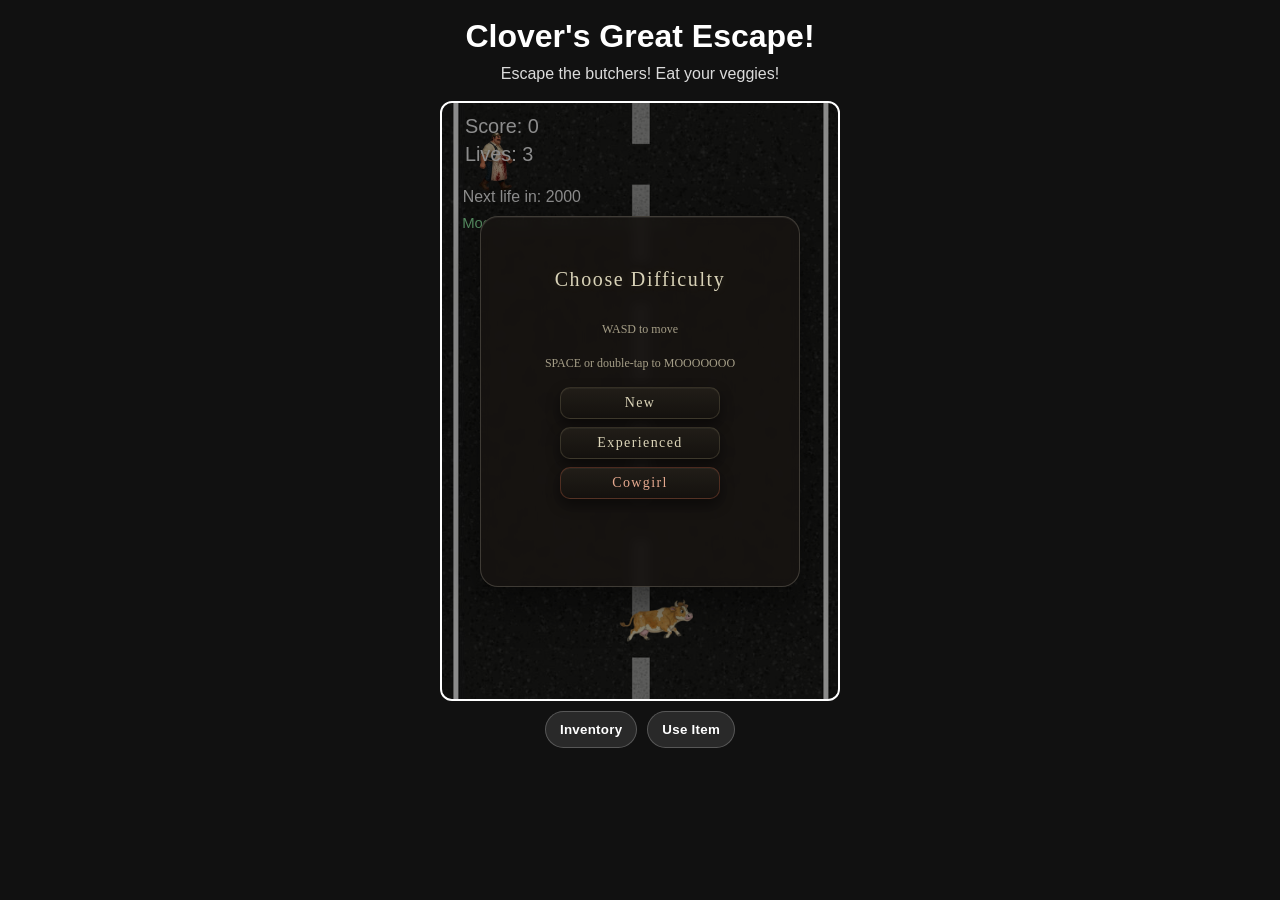
==== commit c04c2100: "Update index.html" ====
--- a/index.html
+++ b/index.html
@@ -3,1868 +3,4041 @@
 <head>
   <meta charset="UTF-8" />
   <meta name="viewport" content="width=device-width, initial-scale=1.0" />
-  <title>Graham Gem | Private Pool Retreat</title>
-
+  <title>Clover's Great Escape!</title>
   <style>
-    :root {
-      --cream: #f7efe3;
-      --warm: #efe0c8;
-      --ink: #16242b;
-      --muted: #6e6258;
-      --teal: #1faaa6;
-      --gold: #c99b4a;
-      --white: #fffaf1;
-      --danger: #b54b3a;
-      --success: #2d7a5f;
-      --shadow: 0 24px 70px rgba(0,0,0,.18);
-      --radius: 28px;
-      --airbnb-border: #ded8cf;
-      --airbnb-booked: #f5d8d2;
-      --airbnb-booked-border: #e2aba1;
-      --airbnb-range: #ddeeed;
-    }
-
-    * { box-sizing: border-box; }
-
-    html { scroll-behavior: smooth; }
+    * {
+      box-sizing: border-box;
+    }
+
+    html, body {
+      margin: 0;
+      padding: 0;
+      min-height: 100%;
+    }
 
     body {
-      margin: 0;
-      font-family: Inter, system-ui, sans-serif;
-      color: var(--ink);
-      background: var(--cream);
-    }
-
-    h1, h2, h3, .brand {
-      font-family: Georgia, "Times New Roman", serif;
-      font-weight: 500;
-    }
-
-    a { color: inherit; text-decoration: none; }
-
-    nav {
-      position: fixed;
-      z-index: 10;
+      font-family: Arial, sans-serif;
+      background: #111;
+      color: white;
+      display: flex;
+      flex-direction: column;
+      align-items: center;
+      justify-content: flex-start;
+      min-height: 100dvh;
+      padding: 12px 12px 28px;
+      overflow-y: auto;
+    }
+
+    h1 {
+      margin: 6px 0 8px;
+      text-align: center;
+    }
+
+    p {
+      margin-top: 0;
+      opacity: 0.85;
+      text-align: center;
+      max-width: 560px;
+      padding: 0 12px;
+      line-height: 1.4;
+    }
+
+    .game-wrap {
+      position: relative;
+      width: min(100%, 400px);
+      aspect-ratio: 2 / 3;
+      border: 2px solid white;
+      background-image: url("road.png");
+      background-size: cover;
+      background-position: center;
+      background-repeat: no-repeat;
+      overflow: hidden;
+      border-radius: 12px;
+    }
+
+    .game-wrap.boss-shake {
+      animation: bossScreenShake 1.2s cubic-bezier(.36,.07,.19,.97) both;
+    }
+
+    @keyframes bossScreenShake {
+      0%, 100% { transform: translate(0, 0) rotate(0deg); }
+      10% { transform: translate(-5px, 3px) rotate(-0.6deg); }
+      20% { transform: translate(6px, -4px) rotate(0.7deg); }
+      30% { transform: translate(-7px, 2px) rotate(-0.8deg); }
+      40% { transform: translate(7px, 4px) rotate(0.8deg); }
+      50% { transform: translate(-5px, -5px) rotate(-0.5deg); }
+      60% { transform: translate(5px, 3px) rotate(0.5deg); }
+      70% { transform: translate(-4px, 5px) rotate(-0.4deg); }
+      80% { transform: translate(4px, -3px) rotate(0.4deg); }
+      90% { transform: translate(-2px, 2px) rotate(-0.2deg); }
+    }
+
+    .overlay.boss-red-flash::after {
+      content: "";
+      position: absolute;
+      inset: 0;
+      background: rgba(180, 0, 0, 0.42);
+      pointer-events: none;
+      animation: bossRedFlash 0.55s ease-out both;
+      z-index: 21;
+    }
+
+    @keyframes bossRedFlash {
+      0% { opacity: 0; }
+      12% { opacity: 1; }
+      35% { opacity: 0.55; }
+      100% { opacity: 0; }
+    }
+
+    canvas {
+      display: block;
       width: 100%;
-      padding: 22px 8vw;
-      display: flex;
-      justify-content: space-between;
-      align-items: center;
-      color: var(--white);
-      background: linear-gradient(to bottom, rgba(0,0,0,.55), transparent);
-    }
-
-    .brand {
-      font-size: 2rem;
-      letter-spacing: .03em;
-    }
-
-    .brand span { color: var(--gold); }
-
-    .nav-links {
-      display: flex;
-      gap: 28px;
-      font-weight: 700;
-      font-size: .9rem;
-    }
-
-    .hero {
-      min-height: 92vh;
+      height: 100%;
+      touch-action: none;
+      background: transparent;
+    }
+
+    .overlay {
+      position: absolute;
+      inset: 0;
       display: flex;
       align-items: center;
-      padding: 120px 8vw 80px;
-      background:
-        linear-gradient(90deg, rgba(12,20,22,.78), rgba(12,20,22,.42), rgba(12,20,22,.12)),
-        url("cozy.jpg") center/cover no-repeat;
-      color: var(--white);
-    }
-
-    .hero-content { max-width: 780px; }
-
-    .eyebrow {
-      color: #f3cf86;
-      text-transform: uppercase;
-      letter-spacing: .22em;
-      font-weight: 800;
-      font-size: .82rem;
-      margin-bottom: 18px;
-    }
-
-    h1 {
-      font-size: clamp(3.2rem, 7vw, 7.5rem);
-      line-height: .9;
-      margin: 0 0 24px;
-    }
-
-    .hero p {
-      font-size: 1.2rem;
-      line-height: 1.75;
-      max-width: 650px;
-      color: #fff3db;
-    }
-
-    .buttons {
-      display: flex;
-      gap: 16px;
-      flex-wrap: wrap;
-      margin-top: 34px;
-    }
-
-    .btn {
-      padding: 16px 24px;
-      border-radius: 999px;
-      font-weight: 900;
-      box-shadow: 0 14px 35px rgba(0,0,0,.2);
-    }
-
-    .primary { background: var(--teal); color: white; }
-    .secondary { background: rgba(255,250,241,.92); color: var(--ink); }
-
-    .stats {
-      width: min(1100px, 86vw);
-      margin: -54px auto 80px;
-      background: rgba(255,250,241,.94);
-      border-radius: var(--radius);
-      box-shadow: var(--shadow);
-      display: grid;
-      grid-template-columns: repeat(4, 1fr);
-      overflow: hidden;
-    }
-
-    .stat {
-      padding: 28px;
+      justify-content: center;
+      padding: 18px;
+      background: rgba(0, 0, 0, 0.45);
+      z-index: 20;
+    }
+
+    .overlay.hidden {
+      display: none;
+    }
+
+    .overlay-box {
+      width: min(100%, 320px);
+      background: rgba(23, 20, 18, 0.94);
+      color: #f6f0e8;
+      border: 1px solid rgba(255, 240, 220, 0.18);
+      border-radius: 18px;
+      padding: 18px 18px 16px;
+      box-shadow:
+        0 16px 40px rgba(0, 0, 0, 0.45),
+        inset 0 1px 0 rgba(255, 255, 255, 0.06);
       text-align: center;
-      border-right: 1px solid #e4d2b7;
-    }
-
-    .stat:last-child { border-right: 0; }
-
-    .stat strong {
-      display: block;
-      font-family: Georgia, serif;
-      font-size: 2.4rem;
-      color: var(--ink);
-    }
-
-    .stat span {
-      color: var(--muted);
-      font-size: .95rem;
-    }
-
-    section { padding: 80px 8vw; }
-
-    .intro {
-      display: grid;
-      grid-template-columns: 1.1fr .9fr;
-      gap: 56px;
-      align-items: center;
-    }
-
-    .intro h2, .section-title {
-      font-size: clamp(2.3rem, 4vw, 4rem);
-      line-height: 1;
-      margin: 0 0 22px;
-    }
-
-    .intro p, .section-text {
-      color: var(--muted);
-      font-size: 1.08rem;
-      line-height: 1.75;
-    }
-
-    .note-card {
-      background: #fffaf1;
-      padding: 34px;
-      border-radius: var(--radius);
-      box-shadow: var(--shadow);
-      border: 1px solid #ead8bd;
-    }
-
-    .features {
-      display: grid;
-      grid-template-columns: repeat(3, 1fr);
-      gap: 22px;
-      margin-top: 34px;
-    }
-
-    .feature {
-      background: #fffaf1;
-      padding: 28px;
-      border-radius: 24px;
-      border: 1px solid #ead8bd;
-    }
-
-    .feature h3 {
-      font-size: 1.5rem;
-      margin: 0 0 10px;
-    }
-
-    .feature p {
-      color: var(--muted);
-      line-height: 1.6;
-      margin: 0;
-    }
-
-    .gallery { background: #efe0c8; }
-
-    .photo-grid {
-      display: grid;
-      grid-template-columns: 1.3fr 1fr 1fr;
-      gap: 18px;
-      margin-top: 34px;
-    }
-
-    .photo-grid img {
-      width: 100%;
-      height: 280px;
-      object-fit: cover;
-      border-radius: 26px;
-      box-shadow: 0 18px 40px rgba(0,0,0,.12);
-    }
-
-    .photo-grid img:first-child {
-      grid-row: span 2;
-      height: 578px;
-    }
-
-    .booking {
-      display: grid;
-      grid-template-columns: .82fr 1.18fr;
-      gap: 40px;
-      align-items: start;
-    }
-
-    .booking-stack {
-      display: grid;
-      gap: 22px;
-    }
-
-    form, .availability-card {
-      background: #fffaf1;
-      padding: 34px;
-      border-radius: var(--radius);
-      box-shadow: var(--shadow);
-      border: 1px solid #ead8bd;
-    }
-
-    input, textarea {
-      width: 100%;
-      padding: 15px;
-      margin-bottom: 14px;
-      border-radius: 14px;
-      border: 1px solid #d8c5a9;
-      font: inherit;
-      background: white;
-    }
-
-    textarea { min-height: 120px; }
-
-    button {
-      border: 0;
-      cursor: pointer;
-      font: inherit;
-    }
-
-    .submit-btn {
-      width: 100%;
-      padding: 16px;
-      border-radius: 999px;
-      background: var(--teal);
-      color: white;
-      font-weight: 900;
-    }
-
-    .submit-btn:hover { filter: brightness(.96); }
-
-    .submit-btn:disabled {
-      opacity: .65;
-      cursor: not-allowed;
-    }
-
-    .form-row {
-      display: grid;
-      grid-template-columns: 1fr 1fr;
-      gap: 14px;
-    }
-
-    .availability-card { padding: 28px; }
-
-    .availability-top {
-      display: flex;
-      justify-content: space-between;
-      align-items: start;
-      gap: 18px;
-      margin-bottom: 18px;
-    }
-
-    .availability-top h3 {
-      font-size: 1.9rem;
-      margin: 4px 0 0;
-    }
-
-    .availability-label {
-      text-transform: uppercase;
-      letter-spacing: .12em;
-      font-size: .75rem;
-      font-weight: 800;
-      color: var(--muted);
-    }
-
-    .availability-status {
-      font-size: .92rem;
-      color: var(--muted);
-      line-height: 1.45;
-      margin: 0;
-      text-align: right;
-      max-width: 260px;
-    }
-
-    .booking-fields {
-      border: 1px solid var(--airbnb-border);
-      border-radius: 22px;
-      background: white;
-      box-shadow: 0 14px 34px rgba(0,0,0,.08);
-      margin-bottom: 22px;
-      padding: 14px;
-      position: relative;
-      overflow: visible;
-    }
-
-    .booking-box-inner {
-      display: grid;
-      grid-template-columns: 1.05fr 1fr 1fr 1.15fr auto;
-      align-items: stretch;
-      border: 1px solid var(--airbnb-border);
-      border-radius: 18px;
-      background: white;
-      overflow: visible;
-    }
-
-    .booking-box-heading {
-      padding: 16px 18px;
-      background: #fffaf1;
-      border-right: 1px solid var(--airbnb-border);
+      backdrop-filter: blur(5px);
+      min-height: 150px;
       display: flex;
       flex-direction: column;
       justify-content: center;
-      gap: 4px;
-    }
-
-    .booking-box-heading small {
+    }
+
+
+
+    .overlay-box.picture-overlay-box {
+      width: min(100%, 372px);
+      padding: 10px;
+      background: rgba(12, 8, 16, 0.96);
+    }
+
+    .dialogue-picture {
+      display: block;
+      width: 100%;
+      max-height: 260px;
+      object-fit: cover;
+      object-position: center;
+      border-radius: 14px 14px 6px 6px;
+      margin: 0 0 10px;
+      image-rendering: pixelated;
+      box-shadow: 0 10px 26px rgba(0, 0, 0, 0.45);
+    }
+
+    .picture-dialogue-box {
+      background: rgba(23, 20, 18, 0.96);
+      border: 1px solid rgba(255, 240, 220, 0.2);
+      border-radius: 12px;
+      padding: 13px 14px;
+      min-height: 92px;
+      text-align: center;
+    }
+
+    .overlay-text {
+      font-size: 17px;
+      line-height: 1.45;
+      white-space: pre-line;
+      min-height: 78px;
+    }
+
+    .dialogue-cursor {
+      display: inline-block;
+      width: 0.6ch;
+      animation: blinkCursor 0.9s steps(1) infinite;
+      opacity: 0.8;
+    }
+
+    @keyframes blinkCursor {
+      50% {
+        opacity: 0;
+      }
+    }
+
+    .overlay-continue {
+      margin-top: 10px;
+      font-size: 12px;
+      letter-spacing: 0.08em;
       text-transform: uppercase;
-      letter-spacing: .12em;
-      font-size: .68rem;
-      font-weight: 900;
-      color: var(--muted);
-    }
-
-    .booking-box-heading strong {
-      font-family: Georgia, serif;
-      font-size: 1.45rem;
-      font-weight: 500;
-      color: var(--ink);
-      line-height: 1;
-    }
-
-    .field-block {
-      padding: 14px 16px;
-      border-right: 1px solid var(--airbnb-border);
+      opacity: 0.75;
+    }
+
+    .overlay-continue.hidden {
+      visibility: hidden;
+    }
+
+    .overlay-buttons {
       display: flex;
-      flex-direction: column;
+      gap: 10px;
       justify-content: center;
-      min-width: 0;
-      background: white;
-    }
-
-    .field-block label {
-      display: block;
-      font-size: .68rem;
-      font-weight: 900;
-      letter-spacing: .08em;
-      color: #000;
-      margin-bottom: 6px;
-      text-transform: uppercase;
-    }
-
-    .field-block input {
-      margin: 0;
-      padding: 0;
-      border: 0;
-      border-radius: 0;
-      background: transparent;
-      font-size: .96rem;
-      color: var(--ink);
-      outline: none;
-      min-width: 0;
-    }
-
-    .guest-field-wrap {
-      position: relative;
-      min-width: 0;
-      background: white;
-      border-right: 1px solid var(--airbnb-border);
-    }
-
-    .guest-button {
-      width: 100%;
-      height: 100%;
-      text-align: left;
-      padding: 14px 16px;
-      background: white;
-      display: flex;
-      align-items: center;
-      justify-content: space-between;
-      gap: 12px;
-      border-radius: 0;
-    }
-
-    .guest-button .guest-copy {
-      display: flex;
-      flex-direction: column;
-      justify-content: center;
-      gap: 6px;
-      min-width: 0;
-    }
-
-    .guest-button .guest-label {
-      font-size: .68rem;
-      font-weight: 900;
-      letter-spacing: .08em;
-      color: #000;
-      text-transform: uppercase;
-    }
-
-    .guest-button .guest-value {
-      font-size: .96rem;
-      color: var(--ink);
-      white-space: nowrap;
-      overflow: hidden;
-      text-overflow: ellipsis;
-      max-width: 150px;
-    }
-
-    .guest-chevron {
-      font-size: 1rem;
-      color: var(--muted);
-      transition: transform .18s ease;
-      flex: 0 0 auto;
-    }
-
-    .guest-field-wrap.open .guest-chevron {
-      transform: rotate(180deg);
-    }
-
-    .guest-popover {
+      flex-wrap: wrap;
+      margin-top: 16px;
+    }
+
+    .overlay-btn {
+      padding: 10px 16px;
+      font-size: 15px;
+      cursor: pointer;
+      border: none;
+      border-radius: 999px;
+      min-width: 110px;
+      background: linear-gradient(180deg, #f6e7d4, #dcc1a0);
+      color: #2a1d14;
+      font-weight: 600;
+      box-shadow: 0 6px 16px rgba(0, 0, 0, 0.25);
+    }
+
+    .overlay-btn.secondary {
+      background: linear-gradient(180deg, #d9d2ca, #b9aea4);
+    }
+
+
+    
+/* 🌙 Soft dark Papyrus menu */
+
+.difficulty-menu {
+  width: 100%;
+  display: flex;
+  flex-direction: column;
+  align-items: center;
+  gap: 10px;
+  padding: 6px 0;
+  font-family: Papyrus, fantasy;
+}
+
+.difficulty-title {
+  margin: 0;
+  font-size: 20px;
+  letter-spacing: 0.08em;
+  color: #d9d3b8;
+  text-shadow: 0 0 10px rgba(255, 230, 160, 0.15);
+}
+
+.difficulty-subtitle {
+  font-size: 12px;
+  line-height: 1.4;
+  color: #bfb79c;
+  opacity: 0.85;
+  margin-bottom: 6px;
+}
+
+.difficulty-options {
+  width: 100%;
+  display: flex;
+  flex-direction: column;
+  align-items: center;
+  gap: 8px;
+}
+
+.difficulty-card {
+  font-family: Papyrus, fantasy;
+  width: 160px;
+  padding: 7px 10px;
+  font-size: 14px;
+  letter-spacing: 0.1em;
+  border-radius: 10px;
+  cursor: pointer;
+  border: 1px solid rgba(200, 185, 140, 0.18);
+  background: linear-gradient(
+    180deg,
+    rgba(34, 31, 25, 0.95),
+    rgba(20, 18, 15, 0.95)
+  );
+  color: #dcd5b9;
+  box-shadow:
+    inset 0 1px 0 rgba(255,255,255,0.04),
+    0 6px 14px rgba(0,0,0,0.45);
+  transition: all 0.15s ease;
+}
+
+.difficulty-card:hover {
+  background: linear-gradient(
+    180deg,
+    rgba(48, 44, 34, 0.95),
+    rgba(24, 22, 18, 0.95)
+  );
+  transform: translateY(-1px) scale(1.02);
+}
+
+.difficulty-card:active {
+  transform: scale(0.96);
+}
+
+.difficulty-card.cowgirl {
+  color: #e6a98f;
+  border-color: rgba(180, 90, 60, 0.35);
+}
+
+.difficulty-card.cowgirl:hover {
+  background: linear-gradient(
+    180deg,
+    rgba(70, 42, 30, 0.95),
+    rgba(32, 20, 16, 0.95)
+  );
+}
+
+
+    .end-banner {
       position: absolute;
-      top: calc(100% + 10px);
-      right: 0;
-      z-index: 30;
-      width: min(360px, calc(100vw - 48px));
-      background: white;
-      border: 1px solid var(--airbnb-border);
-      border-radius: 24px;
-      box-shadow: 0 16px 36px rgba(0,0,0,.12);
-      padding: 12px 18px;
-      display: none;
-    }
-
-    .guest-field-wrap.open .guest-popover {
-      display: block;
-    }
-
-    .guest-row {
-      display: flex;
-      justify-content: space-between;
-      align-items: center;
-      gap: 14px;
-      padding: 14px 0;
-      border-bottom: 1px solid #f0ece6;
-    }
-
-    .guest-row:last-child { border-bottom: 0; }
-
-    .guest-row strong {
-      display: block;
-      font-size: 1rem;
-      margin-bottom: 2px;
-    }
-
-    .guest-row span {
-      color: var(--muted);
-      font-size: .9rem;
-    }
-
-    .guest-controls {
-      display: flex;
-      align-items: center;
-      gap: 12px;
-    }
-
-    .counter-btn {
-      width: 34px;
-      height: 34px;
-      border-radius: 999px;
-      border: 1px solid #cbbba5;
-      background: white;
-      color: var(--ink);
-      font-size: 1.1rem;
-      display: grid;
-      place-items: center;
-    }
-
-    .counter-btn:disabled {
-      opacity: .45;
-      cursor: not-allowed;
-    }
-
-    .guest-note {
-      margin-top: 10px;
-      font-size: .84rem;
-      color: var(--muted);
-      line-height: 1.45;
-    }
-
-    .quick-request-btn {
-      min-height: 70px;
-      padding: 0 24px;
-      background: var(--teal);
-      color: white;
-      font-weight: 900;
+      inset: 0;
+      z-index: 15;
       display: flex;
       align-items: center;
       justify-content: center;
-      white-space: nowrap;
-      border-radius: 0 17px 17px 0;
-    }
-
-    .quick-request-btn:hover {
-      filter: brightness(.96);
-    }
-
-    .calendar-controls {
+      font-size: clamp(30px, 8vw, 52px);
+      font-weight: 800;
+      letter-spacing: 0.12em;
+      color: #fff7d6;
+      text-shadow:
+        0 0 12px rgba(255, 230, 150, 0.55),
+        0 6px 20px rgba(0, 0, 0, 0.55);
+      pointer-events: none;
+    }
+
+    .end-banner.hidden {
+      display: none;
+    }
+
+
+    .mobile-controls {
+      width: min(100%, 400px);
       display: flex;
-      align-items: center;
-      justify-content: space-between;
-      gap: 12px;
-      margin-bottom: 18px;
-    }
-
-    .calendar-controls button {
-      min-width: 44px;
-      height: 44px;
+      gap: 10px;
+      justify-content: center;
+      margin-top: 10px;
+      flex-wrap: wrap;
+    }
+
+    .mobile-control-btn {
+      padding: 10px 14px;
+      border: 1px solid rgba(255, 255, 255, 0.22);
       border-radius: 999px;
-      background: #ead8bd;
-      color: var(--ink);
-      font-size: 1.15rem;
-    }
-
-    .calendar-range-title {
-      text-align: center;
-      font-size: 1rem;
+      background: rgba(255, 255, 255, 0.1);
+      color: white;
       font-weight: 700;
-      color: var(--muted);
-    }
-
-    .calendar-months {
-      display: grid;
-      grid-template-columns: 1fr 1fr;
-      gap: 20px;
-    }
-
-    .calendar-month {
-      padding: 4px 0 0;
-    }
-
-    .calendar-title {
-      text-align: center;
-      font-family: Georgia, serif;
-      font-size: 1.45rem;
-      margin-bottom: 14px;
-    }
-
-    .month-weekdays,
-    .month-days {
-      display: grid;
-      grid-template-columns: repeat(7, 1fr);
-      gap: 8px;
-    }
-
-    .weekday {
-      text-align: center;
-      font-size: .72rem;
-      font-weight: 900;
-      color: var(--muted);
-      text-transform: uppercase;
-      letter-spacing: .08em;
-      padding-bottom: 2px;
-    }
-
-    .day {
-      aspect-ratio: 1;
-      border-radius: 16px;
-      border: 1px solid transparent;
-      background: white;
-      display: grid;
-      place-items: center;
-      font-weight: 700;
-      font-size: .95rem;
-      position: relative;
-      cursor: pointer;
-      transition: all .15s ease;
-    }
-
-    .day.empty {
-      background: transparent;
-      border: 0;
-      cursor: default;
-    }
-
-    .day.past {
-      color: #c3b6a3;
-      background: #f3eadc;
-      cursor: not-allowed;
-    }
-
-    .day.booked {
-      background: var(--airbnb-booked);
-      border-color: var(--airbnb-booked-border);
-      color: var(--danger);
-      cursor: not-allowed;
-      text-decoration: line-through;
-    }
-
-    .day.checkout-only {
-      background: white;
-      color: var(--ink);
-      border-color: #ead8bd;
-      cursor: pointer;
-      text-decoration: none;
-    }
-
-    .day.checkout-only:hover {
-      border-color: var(--gold);
-      box-shadow: 0 8px 18px rgba(201,155,74,.15);
-    }
-
-    .day.available:hover {
-      border-color: var(--teal);
-      box-shadow: 0 8px 18px rgba(31,170,166,.14);
-    }
-
-    .day.in-range {
-      background: var(--airbnb-range);
-      border-color: #c8dfdc;
-      color: var(--ink);
-    }
-
-    .day.selected {
-      background: var(--teal);
-      color: white;
-      border-color: var(--teal);
-      text-decoration: none;
-      cursor: pointer;
-    }
-
-    .legend {
-      display: flex;
-      flex-wrap: wrap;
-      gap: 12px;
-      margin-top: 18px;
-      color: var(--muted);
-      font-size: .9rem;
-    }
-
-    .legend-item {
-      display: inline-flex;
-      align-items: center;
-      gap: 7px;
-    }
-
-    .swatch {
-      width: 14px;
-      height: 14px;
-      border-radius: 5px;
-      border: 1px solid #d8c5a9;
-      background: white;
-    }
-
-    .swatch.booked {
-      background: var(--airbnb-booked);
-      border-color: var(--airbnb-booked-border);
-    }
-
-    .swatch.selected {
-      background: var(--teal);
-      border-color: var(--teal);
-    }
-
-    .availability-message {
-      margin-top: 18px;
-      padding: 14px 16px;
-      border-radius: 16px;
-      background: #f3eadc;
-      color: var(--muted);
-      line-height: 1.5;
-      font-size: .95rem;
-    }
-
-    .availability-message.inline {
-      display: flex;
-      flex-wrap: wrap;
-      gap: 28px;
-      align-items: center;
-    }
-
-    .availability-message .message-main,
-    .availability-message .message-savings {
-      display: inline-block;
-      font: inherit;
-      color: inherit;
-    }
-
-    .availability-message.good {
-      background: #dff3e9;
-      color: var(--success);
-    }
-
-    .availability-message.bad {
-      background: #f5d8d2;
-      color: var(--danger);
-    }
-
-    .quote-card {
-      margin-top: 16px;
-      border: 1px solid var(--airbnb-border);
-      border-radius: 18px;
-      background: white;
-      padding: 18px 18px 14px;
-    }
-
-    .quote-placeholder {
-      color: var(--muted);
-      line-height: 1.55;
-      font-size: .95rem;
-    }
-
-    .quote-row,
-    .quote-total {
-      display: flex;
-      justify-content: space-between;
-      align-items: center;
-      gap: 16px;
-      padding: 7px 0;
-      font-size: 1rem;
-    }
-
-    .quote-row span { color: var(--muted); }
-
-    .quote-total {
-      margin-top: 8px;
-      padding-top: 14px;
-      border-top: 1px solid #ebe5dc;
-      font-size: 1.14rem;
-      font-weight: 900;
-      color: var(--ink);
-    }
-
-    .quote-footnote {
-      margin-top: 10px;
-      color: var(--muted);
-      font-size: .86rem;
-      line-height: 1.45;
-    }
-
-    .form-card-title {
-      margin: 0 0 8px;
-      font-size: 1.6rem;
-    }
-
-    .form-card-subtitle {
-      margin: 0 0 20px;
-      color: var(--muted);
-      line-height: 1.6;
-    }
-
-    .reviews {
-      display: grid;
-      grid-template-columns: repeat(3, 1fr);
-      gap: 22px;
-    }
-
-    .review {
-      background: #fffaf1;
-      padding: 28px;
-      border-radius: 24px;
-      border: 1px solid #ead8bd;
-    }
-
-    .stars { color: var(--gold); letter-spacing: .08em; }
-
-    footer {
-      padding: 36px 8vw;
-      text-align: center;
-      color: var(--muted);
-      background: #ead8bd;
-    }
-
-    @media (max-width: 1100px) {
-      .calendar-months {
-        grid-template-columns: 1fr;
-      }
-
-      .booking-box-inner {
-        grid-template-columns: 1fr 1fr;
-      }
-
-      .booking-box-heading {
-        grid-column: 1 / -1;
-        border-right: 0;
-        border-bottom: 1px solid var(--airbnb-border);
-      }
-
-      .field-block:nth-of-type(3) {
-        border-right: 0;
-      }
-
-      .guest-field-wrap {
-        border-top: 1px solid var(--airbnb-border);
-      }
-
-      .quick-request-btn {
-        border-radius: 0 0 17px 0;
-      }
-    }
-
-    @media (max-width: 850px) {
-      nav { position: absolute; }
-      .nav-links { display: none; }
-
-      .stats,
-      .features,
-      .reviews,
-      .intro,
-      .booking,
-      .photo-grid,
-      .form-row {
-        grid-template-columns: 1fr;
-      }
-
-      .stat {
-        border-right: 0;
-        border-bottom: 1px solid #e4d2b7;
-      }
-
-      .photo-grid img,
-      .photo-grid img:first-child {
-        height: 260px;
-      }
-
-      .availability-top {
-        flex-direction: column;
-      }
-
-      .availability-status {
-        text-align: left;
-        max-width: none;
-      }
-
-      .booking-box-inner {
-        grid-template-columns: 1fr;
-      }
-
-      .field-block,
-      .guest-field-wrap {
-        border-right: 0;
-        border-bottom: 1px solid var(--airbnb-border);
-      }
-
-      .quick-request-btn {
-        min-height: auto;
-        padding: 16px;
-        border-radius: 0 0 17px 17px;
-      }
-
-      .guest-popover {
-        left: 0;
-        right: auto;
-        width: 100%;
-      }
-
-      .day {
-        border-radius: 12px;
-        font-size: .86rem;
+      letter-spacing: 0.02em;
+      touch-action: manipulation;
+    }
+
+    .mobile-control-btn:active {
+      transform: scale(0.96);
+      background: rgba(255, 255, 255, 0.18);
+    }
+
+    @media (max-width: 480px) {
+      h1 {
+        font-size: 1.5rem;
+      }
+
+      p {
+        font-size: 0.95rem;
+      }
+
+      .overlay-text {
+        font-size: 16px;
       }
     }
   </style>
 </head>
-
 <body>
-  <nav>
-    <div class="brand">Graham <span>Gem</span></div>
-    <div class="nav-links">
-      <a href="#gallery">Gallery</a>
-      <a href="#amenities">Amenities</a>
-      <a href="#book">Book</a>
-      <a href="#location">Location</a>
-    </div>
-  </nav>
-
-  <header class="hero">
-    <div class="hero-content">
-      <div class="eyebrow">Private pool • space for 16! • Graham, NC</div>
-      <h1>Our Diamond, your getaway.</h1>
-      <p>
-        Welcome to Graham Gem — our hidden gem for family and friends, smack-dab in Graham!
-        Tour Duke and UNC in the Durham area or stroll through the Greensboro Botanical Gardens. 
-        When stomachs start to growl, grab a bite to eat in town or cook up a meal before an evening around the fire pit. Your adventure awaits!
-      </p>
-      <div class="buttons">
-        <a class="btn primary" href="#book">Check Availability</a>
-        <a class="btn secondary" href="#gallery">View Photos</a>
+  <h1>Clover's Great Escape!</h1>
+  <p>
+    Escape the butchers! Eat your veggies!
+    <br>
+  </p>
+
+  <div class="game-wrap">
+    <canvas id="game" width="400" height="600"></canvas>
+
+    <div id="overlay" class="overlay">
+      <div class="overlay-box">
+        <div id="overlayText" class="overlay-text"></div>
+        <div id="overlayContinue" class="overlay-continue hidden">tap to continue</div>
+        <div id="overlayButtons" class="overlay-buttons"></div>
       </div>
     </div>
-  </header>
-
-  <div class="stats">
-    <div class="stat"><strong>16</strong><span>Room for the whole crew</span></div>
-    <div class="stat"><strong>5</strong><span>Bedrooms to spread out</span></div>
-    <div class="stat"><strong>2.5</strong><span>Bathrooms</span></div>
-    <div class="stat"><strong>4.8★</strong><span>Loved by guests</span></div>
+
+    <div id="endBanner" class="end-banner hidden">FREEDOM</div>
   </div>
 
-  <section class="intro">
-    <div>
-      <h2>Made for slow mornings, long dinners, and easy weekends.</h2>
-      <p>
-        Tucked between Greensboro and Durham, Graham Gem gives you the best of both worlds:
-        close to Elon, parks, restaurants, and day trips — with a private backyard escape waiting
-        when you get home.
-      </p>
-    </div>
-    <div class="note-card">
-      <p>
-        This is the kind of house where people drift between the pool, the kitchen, the game room,
-        and the patio — where the kids have space, the adults can breathe, and nobody has to rush.
-      </p>
-    </div>
-  </section>
-
-  <section id="amenities">
-    <h2 class="section-title">Guest favorites</h2>
-    <div class="features">
-      <div class="feature">
-        <h3>Private seasonal pool</h3>
-        <p>Stretch out by the water, eat outside, and enjoy the fenced backyard after a day exploring.</p>
-      </div>
-      <div class="feature">
-        <h3>Room for everyone</h3>
-        <p>Five bedrooms, multiple sleeping spaces, and generous common areas for family and friends.</p>
-      </div>
-      <div class="feature">
-        <h3>Game-friendly stay</h3>
-        <p>Arcade table, ping-pong, smart TV, WiFi, and cozy spaces for both kids and adults.</p>
-      </div>
-    </div>
-  </section>
-
-  <section id="gallery" class="gallery">
-    <h2 class="section-title">A look inside Graham Gem</h2>
-    <p class="section-text">Bright interiors, comfortable gathering spaces, and a backyard built for making memories.</p>
-
-    <div class="photo-grid">
-      <img src="living-room.jpg" alt="Bright living room with vaulted ceiling">
-      <img src="cozy.jpg" alt="Private backyard pool">
-      <img src="office.jpg" alt="Home office">
-      <img src="arcade.jpg" alt="Arcade game table">
-      <img src="bedroom.jpg" alt="Bedroom">
-    </div>
-  </section>
-
-  <section id="book" class="booking">
-    <div>
-      <h2 class="section-title">Request your stay</h2>
-      <p class="section-text">
-        Check the live availability calendar, then request a temporary date hold.
-        Your dates will be held on this website immediately, but final booking is confirmed manually.
-      </p>
-      <p class="section-text">
-        The calendar below combines our current Evolve availability feed with direct website holds.
-      </p>
-    </div>
-
-    <div class="booking-stack">
-      <div class="availability-card">
-        <div class="availability-top">
-          <div>
-            <div class="availability-label">Live availability</div>
-            <h3>Select your stay</h3>
+  <div class="mobile-controls" aria-label="Mobile inventory controls">
+    <button id="inventoryButton" class="mobile-control-btn" type="button">Inventory</button>
+    <button id="useCloverButton" class="mobile-control-btn" type="button">Use Item</button>
+  </div>
+
+
+  <script>
+    const canvas = document.getElementById("game");
+    const ctx = canvas.getContext("2d");
+    const gameWrap = document.querySelector(".game-wrap");
+
+    const overlay = document.getElementById("overlay");
+    const overlayBox = document.querySelector(".overlay-box");
+    const overlayText = document.getElementById("overlayText");
+    const overlayButtons = document.getElementById("overlayButtons");
+    const overlayContinue = document.getElementById("overlayContinue");
+    const endBanner = document.getElementById("endBanner");
+    const inventoryButton = document.getElementById("inventoryButton");
+    const useCloverButton = document.getElementById("useCloverButton");
+
+    let gameStarted = false;
+    let gameOver = false;
+    let gamePaused = true;
+    let gameWon = false;
+    let frame = 0;
+    let score = 0;
+    let lives = 3;
+    let awardedLifeThreshold = 0;
+    let hitFlashTimer = 0;
+    let bonusFlashTimer = 0;
+    let bonusFlashText = "";
+    let speedModeActivated = false;
+
+    let checkpoint18000Shown = false;
+    let checkpoint10000Shown = false;
+    let checkpoint22000Shown = false;
+    let freedomSequenceActive = false;
+    let heartsCelebrationActive = false;
+    let finalOverlayShown = false;
+    let exitingMortality = false;
+    let mortalityChoiceTimeout = null;
+    let mortalityChoiceQueued = false;
+    let heartExplosionCount = 0;
+    const MAX_HEART_EXPLOSIONS = 3;
+
+    let cowbellModeActive = false;
+    let canvasFlashPhase = 0;
+
+    let mooPulseActive = false;
+    let mooPulseTimer = 0;
+    let mooCooldownTimer = 0;
+    let lastTapTime = 0;
+    let mooFlashTimer = 0;
+
+    let activeDialogue = null;
+    let dialogueTimeout = null;
+    let overlayTapHandler = null;
+    let introDialoguePlayed = false;
+
+    let cheatCodeBuffer = "";
+    let mooMooSkipUsed = false;
+
+    let cloverUnlocked = false;
+    let cloverInventoryOpen = false;
+    let cloverBoostTimer = 0;
+    let cloverSpeechText = "";
+    let cloverSpeechTypedLength = 0;
+    let cloverSpeechTypeFrame = 0;
+    let cloverSpeechTimer = 0;
+    const CLOVER_SPEECH_FRAMES = 300; // about 5 seconds at 60fps
+    const CLOVER_BOOST_FRAMES = 360; // about 6 seconds at 60fps
+    const CLOVER_SPEED_MULTIPLIER = 1.2;
+    const cloverMessages = [
+      "It is okay to mess up.",
+      "Take care of yourself. LOVE yourself. Give yourself brilliant, intelligent light Clover.",
+      "They know not what they do.",
+      "Listen to your heart.",
+      "Learn all you can, smartypants.",
+      "Be yourself. You're the one I like most.",
+      "I like the way you moo.",
+      "I treasure your friendship.",
+      "You have an amazing voice.  Moog synthesizer",
+      "I like your mind. And your moo00000",
+      "If you listen carefully, you can hear my plant heartbeat.",
+      "Love is the key. I have faith in you",
+      "Everyone could use a friend.  That's why I like you",
+      "Sometimes I watch you when you walk and like the way you hoof around.",
+      "Shhhh. The other clovers may get jealous!",
+      "I like to watch you chomp those other blades of grass. You wouldn't ever eat me would you?",
+      "I am lucky to have you around, mooing at the wind..",
+      "Can I always be in your pocket? It is warm in here.. ooh thats just the milk",
+      "Do you ever miss the farm life? Do you miss the factory?",
+      "I could spend lifetimes in your thoughts, listening to you moo",
+      "I look at the clouds and think of your cute little horns.",
+      "Listen do you hear that? That's the sound of thoughts passing us by, wait a second, or is that just the Mississippi?",
+      "I have to admit you're charming.",
+      "You are SO lucky to have me as a friend!",
+      "I am honored you carry me around.",
+      "Can I hear your heartbeat? Oh. It really is just MOO MOO MOO MOO.",
+      "I love to learn, and I learn so much from you.",
+      "They say I am a rare mutation, just like you.",
+      "You have such a unique timbre, the soft sweet way you moo.",
+      "Let's have some fun shall we! Tag you're it.",
+      "I love the sweet tender way you moo at the moon.",
+      "So cows are good at fractions?",
+      "Yes I have two clover brothers and sisters but we have a tense relationship.",
+      "Cows really used to eat clovers?",
+      "Sometimes I worry about you, but I trust you’ll find your way.",
+      "You don’t have to pretend with me.  I am here to moo with you.",
+      "I notice when you’re not okay, even if you don’t moo your little heart out.",
+      "You’ve been through things you don’t moo about, haven’t you?",
+      "I’m still here, especially when the going gets rough..",
+      "You don’t have to carry everything by yourself. Let me moo a little with you",
+      "I like who you are, even when you don’t see it.",
+      "You’re allowed to change. I’ll learn you again.",
+      "Even when you feel lost, you’re not gone... I'm right here with you",
+      "Not all who wander are lost... but I sure am, and I'm glad I wandered into you!"
+    ];
+
+    let difficultyMultiplier = 1.0;
+    let selectedDifficulty = "normal";
+
+    const BASE_WIDTH = 400;
+    const BASE_HEIGHT = 600;
+
+    const player = {
+      x: 180,
+      y: 500,
+      width: 72,
+      height: 72,
+      speed: 11,
+      invulnerableTimer: 0
+    };
+
+    let keys = {};
+    let fallingObjects = [];
+    let heartBursts = [];
+
+    let touchActive = false;
+    let touchTargetX = null;
+    let touchTargetY = null;
+
+    let playerFacingLeft = false;
+
+    const playerSpriteSheet = new Image();
+    playerSpriteSheet.src = "cow2-walk-v1.png";
+
+    const PLAYER_SPRITE_COLS = 5;
+    const PLAYER_SPRITE_ROWS = 5;
+    const PLAYER_TOTAL_FRAMES = 25;
+    const PLAYER_FRAME_DURATION = 6;
+    let playerAnimationFrame = 0;
+
+    const badImageFiles = ["falling1.png", "falling2.png", "falling3.png"];
+    const badImages = badImageFiles.map(file => {
+      const img = new Image();
+      img.src = file;
+      return img;
+    });
+
+    const butcherSpriteSheet = new Image();
+    butcherSpriteSheet.src = "butcher-walk.png";
+
+    const BUTCHER_SPRITE_COLS = 5;
+    const BUTCHER_SPRITE_ROWS = 5;
+    const BUTCHER_TOTAL_FRAMES = 25;
+    const BUTCHER_FRAME_DURATION = 6;
+
+    const stalkerButcherSpriteSheet = new Image();
+    stalkerButcherSpriteSheet.src = "Pitchfork Butcher-walk.png";
+
+    const STALKER_BUTCHER_SPRITE_COLS = 5;
+    const STALKER_BUTCHER_SPRITE_ROWS = 5;
+    const STALKER_BUTCHER_TOTAL_FRAMES = 25;
+    const STALKER_BUTCHER_FRAME_DURATION = 8;
+
+    const stalkerButcher = {
+      x: 0,
+      y: 0,
+      width: 0,
+      height: 0,
+      speed: 0,
+      active: true,
+      hitCooldown: 0,
+      animationOffset: 0
+    };
+
+
+    const cowgirlIdleSpriteSheet = new Image();
+    cowgirlIdleSpriteSheet.src = "Crazed Cowgirl w. pitchfork_)-idle-v1.png";
+
+    const cowgirlAttackSpriteSheet = new Image();
+    cowgirlAttackSpriteSheet.src = "Crazed Cowgirl w. pitchfork_)-attack-v1.png";
+
+    const cowgirlJumpSpriteSheet = new Image();
+    cowgirlJumpSpriteSheet.src = "Crazed Cowgirl w. pitchfork_)-jump-v1.png";
+
+    const cowgirlRunSpriteSheet = new Image();
+    cowgirlRunSpriteSheet.src = "Crazed Cowgirl w. pitchfork_)-run-v1.png";
+
+    const cowgirlWalkSpriteSheet = new Image();
+    cowgirlWalkSpriteSheet.src = "Crazed Cowgirl w. pitchfork_)-walk-v1.png";
+
+    const COWGIRL_SPRITE_COLS = 5;
+    const COWGIRL_SPRITE_ROWS = 5;
+    const COWGIRL_TOTAL_FRAMES = 25;
+    const COWGIRL_IDLE_FRAME_DURATION = 4;
+    const COWGIRL_RUN_FRAME_DURATION = 5;
+    const COWGIRL_ATTACK_FRAME_DURATION = 4;
+    const COWGIRL_JUMP_FRAME_DURATION = 4;
+    const COWGIRL_WALK_FRAME_DURATION = 7;
+
+    const COWGIRL_MOVE_INTERVAL = 200;   // 10 seconds at about 60fps
+    const COWGIRL_SWIPE_DURATION = 26;
+    const COWGIRL_RESPAWN_TIME = 200;    // 10 seconds
+    const COWGIRL_TRIGGER_SCORE = 4400;
+
+    const cowgirl = {
+      unlocked: false,
+      visible: false,
+      state: "hidden", // hidden, entering, idle, running, fleeing // hidden, idle, running, swiping, fleeing
+      x: 0,
+      y: 0,
+      width: 0,
+      height: 0,
+      speed: 0,
+      facingLeft: false,
+      currentCorner: 0,
+      targetCorner: 1,
+      moveTimer: COWGIRL_MOVE_INTERVAL,
+      swipeTimer: 0,
+      respawnTimer: 0,
+      damageCooldown: 0,
+      fleeVX: 0,
+      fleeVY: 0,
+      animationOffset: 0
+    };
+
+    const bonus200Img = new Image();
+    bonus200Img.src = "falling4.png";
+
+    const bonus1000Img = new Image();
+    bonus1000Img.src = "falling5.png";
+
+    const pastureImage = new Image();
+    pastureImage.src = "pasture.png";
+
+    const purpleCowIdleSpriteSheet = new Image();
+    purpleCowIdleSpriteSheet.src = "purple cow _3-idle.png";
+
+    const purpleCowWalkSpriteSheet = new Image();
+    purpleCowWalkSpriteSheet.src = "purple cow _3-walk.png";
+
+    const PURPLE_COW_SPRITE_COLS = 5;
+    const PURPLE_COW_SPRITE_ROWS = 5;
+    const PURPLE_COW_TOTAL_FRAMES = 25;
+    const PURPLE_COW_IDLE_FRAME_DURATION = 7;
+    const PURPLE_COW_WALK_FRAME_DURATION = 6;
+
+    const purpleCow = {
+      active: false,
+      triggered: false,
+      entering: false,
+      walkingAway: false,
+      x: 0,
+      y: 0,
+      targetY: 0,
+      width: 0,
+      height: 0,
+      facingLeft: true,
+      animationOffset: 0
+    };
+
+    const MOO_COOLDOWN_FRAMES = 420; // 5 seconds at about 60fps
+    const MOO_BOSS_COOLDOWN_FRAMES = 0;
+    const MOO_PULSE_RADIUS = 140;
+
+    let greenerPasturesActive = false;
+    let greenerPasturesFade = 0;
+    let greenerPasturesTextShown = false;
+
+    let bossFightActive = false;
+    let bossDefeatedPastureActive = false;
+    let bossPoofs = [];
+    let bossGrass = [];
+    let bossPitchforks = [];
+    let bossGrassSpawnTimer = 0;
+    let bossPatternTimer = 0;
+    let bossPatternPhase = "corner"; // corner, throw, fleeing
+    let bossTargetCorner = 0;
+
+    const pitchforkImage = new Image();
+    pitchforkImage.src = "pitchfork.png";
+
+    const cowgirlBoss = {
+      x: 0,
+      y: 0,
+      width: 0,
+      height: 0,
+      speed: 0,
+      health: 4,
+      maxHealth: 4,
+      state: "hidden",
+      facingLeft: false,
+      attackTimer: 0,
+      attackCooldown: 0,
+      damageCooldown: 0,
+      flashTimer: 0,
+      throwCooldown: 0,
+      animationOffset: 0
+    };
+
+    const music = new Audio("music.mp3");
+    music.loop = true;
+    music.volume = 0.5;
+    music.preload = "auto";
+
+    const cowgirlMusic = new Audio("cowgirl.mp3");
+    cowgirlMusic.loop = true;
+    cowgirlMusic.volume = 0.55;
+    cowgirlMusic.preload = "auto";
+
+    const hitSound = new Audio("hit.mp3");
+    hitSound.volume = 0.8;
+    hitSound.preload = "auto";
+
+    const bonusSound = new Audio("bonus.mp3");
+    bonusSound.volume = 1.0;
+    bonusSound.preload = "auto";
+
+    const mooSound = new Audio("moo.m4a");
+    mooSound.volume = 0.9;
+    mooSound.preload = "auto";
+
+    const cosmicCowMusic = new Audio("Cosmic Cow.mp3");
+    cosmicCowMusic.loop = true;
+    cosmicCowMusic.volume = 0.42;
+    cosmicCowMusic.preload = "auto";
+
+    const cloverMusic = new Audio("Clover Clash.mp3");
+    cloverMusic.loop = false;
+    cloverMusic.volume = 0.9;
+    cloverMusic.preload = "auto";
+
+    function stopCloverMusic() {
+      try {
+        cloverMusic.pause();
+        cloverMusic.currentTime = 0;
+      } catch (err) {}
+    }
+
+
+    let isMuted = false;
+    let soundsUnlocked = false;
+
+    let dialogueAudioContext = null;
+
+    function getDialogueAudioContext() {
+      if (!dialogueAudioContext) {
+        dialogueAudioContext = new (window.AudioContext || window.webkitAudioContext)();
+      }
+
+      if (dialogueAudioContext.state === "suspended") {
+        dialogueAudioContext.resume().catch(() => {});
+      }
+
+      return dialogueAudioContext;
+    }
+
+    function playDialogueBlip(char) {
+      if (isMuted) return;
+      if (!char || char === " " || char === "\n" || char === "\t") return;
+
+      try {
+        const audioCtx = getDialogueAudioContext();
+        const now = audioCtx.currentTime;
+
+        const osc = audioCtx.createOscillator();
+        const gain = audioCtx.createGain();
+
+        // Tiny Undertale-style voice blip. No sound file needed, so it will not freeze.
+        osc.type = "square";
+        osc.frequency.setValueAtTime(520 + Math.random() * 120, now);
+
+        gain.gain.setValueAtTime(0.0001, now);
+        gain.gain.exponentialRampToValueAtTime(0.045, now + 0.004);
+        gain.gain.exponentialRampToValueAtTime(0.0001, now + 0.035);
+
+        osc.connect(gain);
+        gain.connect(audioCtx.destination);
+
+        osc.start(now);
+        osc.stop(now + 0.04);
+      } catch (err) {}
+    }
+
+    function scaleX(value) {
+      return value * (canvas.width / BASE_WIDTH);
+    }
+
+    function scaleY(value) {
+      return value * (canvas.height / BASE_HEIGHT);
+    }
+
+    function resizeCanvasToDisplaySize() {
+      const displayWidth = Math.round(canvas.clientWidth);
+      const displayHeight = Math.round(canvas.clientHeight);
+
+      if (canvas.width !== displayWidth || canvas.height !== displayHeight) {
+        const oldWidth = canvas.width || BASE_WIDTH;
+        const oldHeight = canvas.height || BASE_HEIGHT;
+
+        const playerXRatio = player.x / oldWidth;
+        const playerYRatio = player.y / oldHeight;
+
+        canvas.width = displayWidth;
+        canvas.height = displayHeight;
+
+        player.x = playerXRatio * canvas.width;
+        player.y = playerYRatio * canvas.height;
+      }
+    }
+
+    function drawSpriteFrame(img, frameIndex, cols, rows, dx, dy, dWidth, dHeight) {
+      if (!img.complete || img.naturalWidth === 0) return;
+
+      const frameWidth = img.width / cols;
+      const frameHeight = img.height / rows;
+
+      const col = frameIndex % cols;
+      const row = Math.floor(frameIndex / cols);
+
+      const sx = col * frameWidth;
+      const sy = row * frameHeight;
+
+      ctx.drawImage(
+        img,
+        sx, sy, frameWidth, frameHeight,
+        dx, dy, dWidth, dHeight
+      );
+    }
+
+    function getHitbox(obj, insetPercent = 0.18) {
+      const insetX = obj.width * insetPercent;
+      const insetY = obj.height * insetPercent;
+
+      return {
+        x: obj.x + insetX,
+        y: obj.y + insetY,
+        width: obj.width - insetX * 2,
+        height: obj.height - insetY * 2
+      };
+    }
+
+    function getHomingStrength() {
+      const base = score >= 10000 ? 0.015 : 0.010;
+      const extra = score >= 10000 ? 0.015 : 0.012;
+      return base + Math.min(score / 60000, extra);
+    }
+
+    function getStalkerButcherSpeed() {
+      return Math.max(scaleX(0.38), 0.22) * difficultyMultiplier*difficultyMultiplier;
+    }
+
+    function resetStalkerButcherPosition() {
+      stalkerButcher.width = scaleX(70 * 1.2);
+      stalkerButcher.height = scaleY(70 * 1.2);
+      stalkerButcher.speed = getStalkerButcherSpeed();
+      stalkerButcher.x = scaleX(12);
+      stalkerButcher.y = scaleY(16);
+      stalkerButcher.active = true;
+      stalkerButcher.hitCooldown = 0;
+      stalkerButcher.animationOffset = Math.floor(Math.random() * 1000);
+    }
+
+
+    function getCowgirlCorners() {
+      const padX = scaleX(18);
+      const padY = scaleY(18);
+      const usableWidth = canvas.width - cowgirl.width - padX;
+      const usableHeight = canvas.height - cowgirl.height - padY;
+
+      return [
+        { x: padX, y: padY },
+        { x: usableWidth, y: padY },
+        { x: usableWidth, y: usableHeight },
+        { x: padX, y: usableHeight }
+      ];
+    }
+
+    function placeCowgirlAtCorner(cornerIndex) {
+      const corners = getCowgirlCorners();
+      const corner = corners[cornerIndex];
+      cowgirl.x = corner.x;
+      cowgirl.y = corner.y;
+      cowgirl.currentCorner = cornerIndex;
+      cowgirl.facingLeft = cornerIndex === 1 || cornerIndex === 2;
+    }
+
+    function spawnCowgirl() {
+      cowgirl.unlocked = true;
+      cowgirl.visible = true;
+      cowgirl.width = scaleX(76 * 1.2);
+      cowgirl.height = scaleY(76 * 1.2);
+      cowgirl.speed = Math.max(scaleX(3.4), 2.2);
+      cowgirl.moveTimer = COWGIRL_MOVE_INTERVAL;
+      cowgirl.swipeTimer = 0;
+      cowgirl.respawnTimer = 0;
+      cowgirl.damageCooldown = 0;
+      cowgirl.animationOffset = Math.floor(Math.random() * 1000);
+
+      const entryCorner = Math.floor(Math.random() * 4);
+      cowgirl.currentCorner = entryCorner;
+      cowgirl.targetCorner = entryCorner;
+
+      const corners = getCowgirlCorners();
+      const target = corners[entryCorner];
+      const offY = scaleY(140);
+
+      // She now drops in from just outside the chosen corner instead of popping into place.
+      cowgirl.x = target.x;
+      cowgirl.y = entryCorner === 0 || entryCorner === 1
+        ? -cowgirl.height - offY
+        : canvas.height + offY;
+
+      cowgirl.state = "entering";
+      cowgirl.facingLeft = entryCorner === 1 || entryCorner === 2;
+    }
+
+    function awardCowgirlPointsAndFlee() {
+      if (!cowgirl.visible || cowgirl.state === "fleeing") return;
+
+      score += 400;
+      maybeAwardExtraLife();
+      bonusFlashTimer = 36;
+      bonusFlashText = "+400";
+      playSound(bonusSound);
+      sendCowgirlOffscreen();
+    }
+
+    function sendCowgirlOffscreen() {
+      if (!cowgirl.visible) return;
+
+      cowgirl.state = "fleeing";
+      cowgirl.swipeTimer = 0;
+      cowgirl.moveTimer = 0;
+
+      const centerX = cowgirl.x + cowgirl.width / 2;
+      const centerY = cowgirl.y + cowgirl.height / 2;
+
+      const dirX = centerX < canvas.width / 2 ? -1 : 1;
+      const dirY = centerY < canvas.height / 2 ? -1 : 1;
+
+      cowgirl.fleeVX = dirX * Math.max(scaleX(6.5), 4.2);
+      cowgirl.fleeVY = dirY * Math.max(scaleY(5.8), 3.8);
+      cowgirl.facingLeft = cowgirl.fleeVX < 0;
+    }
+
+    function hideCowgirlAndStartRespawn() {
+      cowgirl.visible = false;
+      cowgirl.state = "hidden";
+      cowgirl.respawnTimer = COWGIRL_RESPAWN_TIME;
+      cowgirl.swipeTimer = 0;
+      cowgirl.moveTimer = 0;
+      cowgirl.damageCooldown = 0;
+    }
+
+    function startCowgirlRunToNextCorner() {
+      cowgirl.state = "running";
+      cowgirl.targetCorner = (cowgirl.currentCorner + 1) % 4;
+    }
+
+    function settleCowgirlInCorner() {
+      cowgirl.state = "idle";
+      cowgirl.moveTimer = COWGIRL_MOVE_INTERVAL;
+      cowgirl.facingLeft = cowgirl.currentCorner === 1 || cowgirl.currentCorner === 2;
+    }
+
+    function getCowgirlTouchHitbox() {
+      return getHitbox(cowgirl, 0.18);
+    }
+
+    function isCowgirlNearPlayer() {
+      if (!cowgirl.visible || cowgirl.state === "fleeing") return false;
+
+      const cowgirlCenterX = cowgirl.x + cowgirl.width / 2;
+      const cowgirlCenterY = cowgirl.y + cowgirl.height / 2;
+      const playerCenterX = player.x + player.width / 2;
+      const playerCenterY = player.y + player.height / 2;
+      const distance = Math.hypot(playerCenterX - cowgirlCenterX, playerCenterY - cowgirlCenterY);
+
+      return distance <= scaleX(135);
+    }
+
+    function damagePlayerFromCowgirl() {
+      if (player.invulnerableTimer > 0 || cowgirl.damageCooldown > 0) return;
+
+      lives--;
+      player.invulnerableTimer = 60;
+      cowgirl.damageCooldown = 45;
+      hitFlashTimer = 20;
+      playSound(hitSound);
+
+      if (lives <= 0) {
+        gameOver = true;
+        gamePaused = true;
+        music.pause();
+
+        showOverlay(
+          `You became a steak.\n\nFinal Score: ${score}`,
+          [
+            {
+              label: "Again",
+              onClick: () => {
+                restartGame();
+              }
+            }
+          ],
+          {
+            speed: 28,
+            requireContinueBeforeButtons: true
+          }
+        );
+      }
+    }
+
+    function updateCowgirl() {
+      cowgirl.width = scaleX(76 * 1.2);
+      cowgirl.height = scaleY(76 * 1.2);
+      cowgirl.speed = Math.max(scaleX(3.4), 2.2);
+
+      if (!cowgirl.unlocked && score >= COWGIRL_TRIGGER_SCORE) {
+        spawnCowgirl();
+      }
+
+      if (!cowgirl.unlocked) return;
+
+      if (!cowgirl.visible) {
+        if (cowgirl.respawnTimer > 0) {
+          cowgirl.respawnTimer--;
+        } else {
+          spawnCowgirl();
+        }
+        return;
+      }
+
+      if (cowgirl.damageCooldown > 0) {
+        cowgirl.damageCooldown--;
+      }
+
+      if (cowgirl.state === "idle") {
+        cowgirl.moveTimer--;
+
+        if (cowgirl.moveTimer <= 0) {
+          startCowgirlRunToNextCorner();
+        }
+      } else if (cowgirl.state === "entering" || cowgirl.state === "running") {
+        const corners = getCowgirlCorners();
+        const target = corners[cowgirl.targetCorner];
+
+        const dx = target.x - cowgirl.x;
+        const dy = target.y - cowgirl.y;
+        const distance = Math.hypot(dx, dy) || 1;
+
+        cowgirl.facingLeft = dx < 0 || cowgirl.currentCorner === 1 || cowgirl.currentCorner === 2;
+
+        if (distance <= cowgirl.speed + 1) {
+          cowgirl.x = target.x;
+          cowgirl.y = target.y;
+          cowgirl.currentCorner = cowgirl.targetCorner;
+          settleCowgirlInCorner();
+        } else {
+          cowgirl.x += (dx / distance) * cowgirl.speed;
+          cowgirl.y += (dy / distance) * cowgirl.speed;
+        }
+      } else if (cowgirl.state === "fleeing") {
+        cowgirl.x += cowgirl.fleeVX;
+        cowgirl.y += cowgirl.fleeVY;
+
+        if (
+          cowgirl.x + cowgirl.width < -scaleX(80) ||
+          cowgirl.x > canvas.width + scaleX(80) ||
+          cowgirl.y + cowgirl.height < -scaleY(80) ||
+          cowgirl.y > canvas.height + scaleY(80)
+        ) {
+          hideCowgirlAndStartRespawn();
+        }
+      }
+
+      if (!freedomSequenceActive && !heartsCelebrationActive && cowgirl.visible) {
+        const playerHitbox = getHitbox(player, 0.12);
+        const cowgirlHitbox = getCowgirlTouchHitbox();
+
+        if (rectsIntersect(playerHitbox, cowgirlHitbox)) {
+          if (cowgirl.state === "running" || cowgirl.state === "entering") {
+            damagePlayerFromCowgirl();
+          } else if (cowgirl.state === "idle") {
+            awardCowgirlPointsAndFlee();
+          }
+        }
+      }
+    }
+
+    function unlockSounds() {
+      if (soundsUnlocked) return;
+      soundsUnlocked = true;
+
+      const sounds = [hitSound, bonusSound, mooSound, cowgirlMusic, cosmicCowMusic, cloverMusic];
+
+      sounds.forEach((sound) => {
+        try {
+          sound.load();
+          const playAttempt = sound.play();
+
+          if (playAttempt && typeof playAttempt.then === "function") {
+            playAttempt
+              .then(() => {
+                sound.pause();
+                sound.currentTime = 0;
+              })
+              .catch(() => {});
+          } else {
+            sound.pause();
+            sound.currentTime = 0;
+          }
+        } catch (err) {}
+      });
+    }
+
+    function getMooPulseRadius() {
+      return scaleX(MOO_PULSE_RADIUS);
+    }
+
+    function destroyHostileObjectsInMooPulse() {
+      const pulseCenterX = player.x + player.width / 2;
+      const pulseCenterY = player.y + player.height / 2;
+      const pulseRadius = getMooPulseRadius();
+      let destroyedCount = 0;
+
+      for (let i = fallingObjects.length - 1; i >= 0; i--) {
+        const obj = fallingObjects[i];
+        const isHostile = obj.type === "bad" || obj.type === "butcher";
+        if (!isHostile) continue;
+
+        const objCenterX = obj.x + obj.width / 2;
+        const objCenterY = obj.y + obj.height / 2;
+        const distance = Math.hypot(objCenterX - pulseCenterX, objCenterY - pulseCenterY);
+
+        if (distance <= pulseRadius + obj.width / 2) {
+          fallingObjects.splice(i, 1);
+          destroyedCount++;
+        }
+      }
+
+      if (destroyedCount > 0) {
+        const mooPoints = destroyedCount * destroyedCount * 100;
+        score += mooPoints;
+        maybeShowSpeedModeBanner();
+        maybeAwardExtraLife();
+        bonusFlashTimer = 44;
+        bonusFlashText = `MOO! +${mooPoints}`;
+        playSound(bonusSound);
+      }
+    }
+
+    function activateMooPulse() {
+      if (!gameStarted || gamePaused || gameOver) return;
+      if (freedomSequenceActive || heartsCelebrationActive) return;
+      if (mooCooldownTimer > 0 && !bossFightActive) return;
+
+      unlockSounds();
+
+      mooPulseActive = true;
+      mooPulseTimer = 120;
+      mooCooldownTimer = bossFightActive ? MOO_BOSS_COOLDOWN_FRAMES : MOO_COOLDOWN_FRAMES;
+      mooFlashTimer = 18;
+      bonusFlashTimer = 40;
+      bonusFlashText = "MOO!";
+
+      if (bossFightActive) {
+        hitCowgirlBossWithMoo();
+      } else {
+        destroyHostileObjectsInMooPulse();
+      }
+
+      playSound(mooSound);
+    }
+
+    function escapeHtml(text) {
+      return text
+        .replaceAll("&", "&amp;")
+        .replaceAll("<", "&lt;")
+        .replaceAll(">", "&gt;");
+    }
+
+    function renderDialogueText(text, typedLength, done = false) {
+      const visible = escapeHtml(text.slice(0, typedLength)).replace(/\n/g, "<br>");
+      const typedText = visible + (done ? "" : `<span class="dialogue-cursor">|</span>`);
+
+      if (activeDialogue && activeDialogue.imageSrc) {
+        overlayBox.classList.add("picture-overlay-box");
+        overlayText.innerHTML = `
+          <img class="dialogue-picture" src="${activeDialogue.imageSrc}" alt="Purple cow close-up">
+          <div class="picture-dialogue-box">${typedText}</div>
+        `;
+      } else {
+        overlayBox.classList.remove("picture-overlay-box");
+        overlayText.innerHTML = typedText;
+      }
+    }
+
+    function clearDialogueHandlers() {
+      if (dialogueTimeout) {
+        clearTimeout(dialogueTimeout);
+        dialogueTimeout = null;
+      }
+
+      if (overlayTapHandler) {
+        overlay.removeEventListener("click", overlayTapHandler);
+        overlayTapHandler = null;
+      }
+
+      overlayBox.classList.remove("picture-overlay-box");
+      activeDialogue = null;
+    }
+
+    function finalizeDialogue() {
+      if (!activeDialogue) return;
+
+      activeDialogue.index = activeDialogue.text.length;
+      renderDialogueText(activeDialogue.text, activeDialogue.index, true);
+
+      if (activeDialogue.requireContinueBeforeButtons && activeDialogue.buttons.length > 0) {
+        overlayContinue.classList.remove("hidden");
+
+        overlayTapHandler = (e) => {
+          if (e.target.closest("button")) return;
+          overlay.removeEventListener("click", overlayTapHandler);
+          overlayTapHandler = null;
+          overlayContinue.classList.add("hidden");
+          showDialogueButtons(activeDialogue.buttons);
+        };
+
+        overlay.addEventListener("click", overlayTapHandler);
+      } else {
+        showDialogueButtons(activeDialogue.buttons);
+      }
+    }
+
+    function typeNextCharacter() {
+      if (!activeDialogue) return;
+
+      if (activeDialogue.index >= activeDialogue.text.length) {
+        finalizeDialogue();
+        return;
+      }
+
+      activeDialogue.index++;
+
+      const currentChar = activeDialogue.text[activeDialogue.index - 1];
+      playDialogueBlip(currentChar);
+      renderDialogueText(activeDialogue.text, activeDialogue.index, false);
+
+      let delay = activeDialogue.speed;
+
+      if (currentChar === "." || currentChar === "?" || currentChar === "!") {
+        delay += 120;
+      } else if (currentChar === ",") {
+        delay += 70;
+      } else if (currentChar === "\n") {
+        delay += 120;
+      } else if (currentChar === " ") {
+        delay -= 5;
+      }
+
+      dialogueTimeout = setTimeout(typeNextCharacter, Math.max(15, delay));
+    }
+
+    function showDialogueButtons(buttons = []) {
+      overlayButtons.innerHTML = "";
+
+      buttons.forEach((btn) => {
+        const button = document.createElement("button");
+        button.className = `overlay-btn${btn.secondary ? " secondary" : ""}`;
+        button.textContent = btn.label;
+        button.addEventListener("click", btn.onClick);
+        overlayButtons.appendChild(button);
+      });
+    }
+
+    function showOverlay(text, buttons = [], options = {}) {
+      clearDialogueHandlers();
+
+      gamePaused = true;
+      overlay.classList.remove("hidden");
+      overlayButtons.innerHTML = "";
+      overlayContinue.classList.add("hidden");
+
+      const speed = options.speed ?? 28;
+      const requireContinueBeforeButtons = options.requireContinueBeforeButtons ?? false;
+
+      activeDialogue = {
+        text,
+        buttons,
+        index: 0,
+        speed,
+        requireContinueBeforeButtons,
+        imageSrc: options.imageSrc || null
+      };
+
+      renderDialogueText(text, 0, false);
+
+      overlayTapHandler = (e) => {
+        if (e.target.closest("button")) return;
+        if (!activeDialogue) return;
+
+        if (activeDialogue.index < activeDialogue.text.length) {
+          finalizeDialogue();
+        }
+      };
+
+      overlay.addEventListener("click", overlayTapHandler);
+      typeNextCharacter();
+    }
+
+    function hideOverlay() {
+      clearDialogueHandlers();
+      overlay.classList.add("hidden");
+      overlayContinue.classList.add("hidden");
+
+      if (!gameOver && !gameWon && !exitingMortality) {
+        gamePaused = false;
+      }
+    }
+
+    function showCowDialogueOverlay() {
+      showOverlay(
+        `Moo.\n\nMoo mooo mooo moo.\n\nUnderstood?`,
+        [
+          {
+            label: "Moo.",
+            onClick: async () => {
+              gameStarted = true;
+              hideOverlay();
+
+              if (!isMuted && !gameOver) {
+                try {
+                  music.currentTime = 0;
+                  await music.play();
+                } catch (err) {
+                  console.log("Music could not start yet:", err);
+                }
+              }
+            }
+          }
+        ],
+        {
+          speed: 34,
+          requireContinueBeforeButtons: true
+        }
+      );
+    }
+
+    function showStartOverlay() {
+      clearDialogueHandlers();
+      gamePaused = true;
+      overlay.classList.remove("hidden");
+      overlayContinue.classList.add("hidden");
+      overlayButtons.innerHTML = "";
+      overlayBox.classList.remove("picture-overlay-box");
+
+      overlayText.innerHTML = `
+        <div class="difficulty-menu">
+          <div class="difficulty-title">Choose Difficulty</div>
+          <div class="difficulty-subtitle">
+            WASD to move<br>
+            SPACE or double-tap to MOOOOOOO
           </div>
-
-          <p id="availabilityStatus" class="availability-status">
-            Loading current availability...
-          </p>
-        </div>
-
-        <div class="booking-fields">
-          <div class="booking-box-inner">
-            <div class="booking-box-heading">
-              <small>Book Now</small>
-              <strong>Check your dates</strong>
-            </div>
-
-            <div class="field-block">
-              <label for="checkIn">Check-in</label>
-              <input id="checkIn" type="date" required>
-            </div>
-
-            <div class="field-block">
-              <label for="checkOut">Check-out</label>
-              <input id="checkOut" type="date" required>
-            </div>
-
-            <div class="guest-field-wrap" id="guestFieldWrap">
-              <button type="button" class="guest-button" id="guestButton">
-                <div class="guest-copy">
-                  <span class="guest-label">Guests</span>
-                  <span class="guest-value" id="guestButtonText">1 guest</span>
-                </div>
-                <span class="guest-chevron">⌄</span>
-              </button>
-
-              <div class="guest-popover" id="guestPopover">
-                <div class="guest-row">
-                  <div>
-                    <strong>Adults</strong>
-                    <span>Ages 13+</span>
-                  </div>
-                  <div class="guest-controls">
-                    <button type="button" class="counter-btn" data-type="adults" data-delta="-1">−</button>
-                    <span id="adultsCount">1</span>
-                    <button type="button" class="counter-btn" data-type="adults" data-delta="1">+</button>
-                  </div>
-                </div>
-
-                <div class="guest-row">
-                  <div>
-                    <strong>Children</strong>
-                    <span>Ages 2–12</span>
-                  </div>
-                  <div class="guest-controls">
-                    <button type="button" class="counter-btn" data-type="children" data-delta="-1">−</button>
-                    <span id="childrenCount">0</span>
-                    <button type="button" class="counter-btn" data-type="children" data-delta="1">+</button>
-                  </div>
-                </div>
-
-                <div class="guest-row">
-                  <div>
-                    <strong>Infants</strong>
-                    <span>Under 2</span>
-                  </div>
-                  <div class="guest-controls">
-                    <button type="button" class="counter-btn" data-type="infants" data-delta="-1">−</button>
-                    <span id="infantsCount">0</span>
-                    <button type="button" class="counter-btn" data-type="infants" data-delta="1">+</button>
-                  </div>
-                </div>
-
-                <div class="guest-note">
-                  Maximum 16 guests. Infants are not counted toward the 16-guest limit.
-                </div>
-              </div>
-            </div>
-
-            <button type="button" class="quick-request-btn" id="quickRequestButton">
-              Request Hold
-            </button>
+          <div class="difficulty-options">
+            <button class="difficulty-card" type="button" data-difficulty="easy">New</button>
+            <button class="difficulty-card" type="button" data-difficulty="normal">Experienced</button>
+            <button class="difficulty-card cowgirl" type="button" data-difficulty="cowgirl">Cowgirl</button>
           </div>
         </div>
-
-        <div class="calendar-controls">
-          <button type="button" id="prevMonth" aria-label="Previous month">‹</button>
-          <div class="calendar-range-title">Click your check-in, then your check-out</div>
-          <button type="button" id="nextMonth" aria-label="Next month">›</button>
-        </div>
-
-        <div id="calendarMonths" class="calendar-months"></div>
-
-        <div class="legend">
-          <span class="legend-item"><span class="swatch"></span> Available</span>
-          <span class="legend-item"><span class="swatch booked"></span> Unavailable</span>
-          <span class="legend-item"><span class="swatch selected"></span> Selected</span>
-        </div>
-
-        <div id="availabilityMessage" class="availability-message">
-          Select your dates below or click available dates on the calendar.
-        </div>
-
-        <div id="quoteCard" class="quote-card">
-          <div id="quoteSummary" class="quote-placeholder">
-            Select dates to see your total!
-          </div>
-        </div>
-      </div>
-
-      <form id="bookingForm">
-        <h3 class="form-card-title">Request a temporary hold</h3>
-        <p class="form-card-subtitle">
-          We’ll receive your request right away and confirm the booking manually.
-        </p>
-
-        <input id="guestName" type="text" placeholder="Name" required>
-        <input id="guestEmail" type="email" placeholder="Email" required>
-        <input id="guestPhone" type="tel" placeholder="Phone">
-
-        <div class="form-row">
-          <input id="checkInMirror" type="text" placeholder="Check-in" readonly>
-          <input id="checkOutMirror" type="text" placeholder="Check-out" readonly>
-        </div>
-
-        <input id="guestCount" type="text" placeholder="Guests" readonly>
-
-        <textarea id="guestMessage" placeholder="Anything we should know?"></textarea>
-
-        <button class="submit-btn" type="submit">Request Date Hold</button>
-
-        <p class="section-text" style="font-size:.9rem; margin-top: 14px;">
-          Your dates will be temporarily held on this website. Final booking is confirmed manually.
-        </p>
-      </form>
-    </div>
-  </section>
-
-  <section id="location">
-    <h2 class="section-title">Close to Elon, Greensboro, Durham, and local favorites.</h2>
-    <div class="features">
-      <div class="feature">
-        <h3>Elon University</h3>
-        <p>About 7 miles away — ideal for graduation, move-in weekends, family visits, and campus events.</p>
-      </div>
-      <div class="feature">
-        <h3>Outdoor fun</h3>
-        <p>Minutes from Graham Paddle Access, Swepsonville River Park, Long Meadow Trailhead, and local parks.</p>
-      </div>
-      <div class="feature">
-        <h3>Easy day trips</h3>
-        <p>Roughly between Greensboro and Durham, with access to museums, gardens, restaurants, and universities.</p>
-      </div>
-    </div>
-  </section>
-
-  <section>
-    <h2 class="section-title">What guests remember</h2>
-    <div class="reviews">
-      <div class="review"><div class="stars">★★★★★</div><p>“The pool was perfect.”</p></div>
-      <div class="review"><div class="stars">★★★★★</div><p>“Large, comfy living room and pool area that is nicer than the photos.”</p></div>
-      <div class="review"><div class="stars">★★★★★</div><p>“Great house, amazing outdoor space, perfect for the extended family.”</p></div>
-    </div>
-  </section>
-
-  <footer>
-    Graham Gem • Graham, North Carolina<br>
-    Direct booking inquiries only. Final availability confirmed manually.
-  </footer>
-
-  <script>
-    const AVAILABILITY_API = 'https://script.google.com/macros/s/AKfycbxlH7T940c-i0fcDXOhWbuVaN3a9USs0wTWOTVoB3La_zAq1dwRwZSRr1MYVxRwxwwGCQ/exec';
-
-    let blockedDateSet = new Set();
-    let currentMonthDate = new Date();
-    currentMonthDate.setDate(1);
-
-    let ratesByDate = {};
-    let defaultNightlyRate = 400;
-    let cleaningFee = 250;
-    let taxRate = 0.1275;
-    let minimumNights = 3;
-
-    const guestState = {
-      adults: 1,
-      children: 0,
-      infants: 0
-    };
-
-    const calendarMonths = document.getElementById('calendarMonths');
-    const availabilityStatus = document.getElementById('availabilityStatus');
-    const availabilityMessage = document.getElementById('availabilityMessage');
-    const quoteSummary = document.getElementById('quoteSummary');
-
-    const checkInInput = document.getElementById('checkIn');
-    const checkOutInput = document.getElementById('checkOut');
-    const checkInMirror = document.getElementById('checkInMirror');
-    const checkOutMirror = document.getElementById('checkOutMirror');
-    const guestCountInput = document.getElementById('guestCount');
-
-    const guestButton = document.getElementById('guestButton');
-    const guestButtonText = document.getElementById('guestButtonText');
-    const guestFieldWrap = document.getElementById('guestFieldWrap');
-    const guestPopover = document.getElementById('guestPopover');
-
-    const bookingForm = document.getElementById('bookingForm');
-    const quickRequestButton = document.getElementById('quickRequestButton');
-
-    document.getElementById('prevMonth').addEventListener('click', () => {
-      currentMonthDate.setMonth(currentMonthDate.getMonth() - 1);
-      renderCalendar();
+      `;
+
+      overlayText.querySelectorAll(".difficulty-card").forEach((button) => {
+        button.addEventListener("click", () => {
+          const difficulty = button.dataset.difficulty;
+
+          if (difficulty === "easy") {
+            startGameWithDifficulty("easy", 0.7);
+          } else if (difficulty === "cowgirl") {
+            startGameWithDifficulty("cowgirl", 1.3);
+          } else {
+            startGameWithDifficulty("normal", 1.0);
+          }
+        });
+      });
+    }
+
+    function startGameWithDifficulty(name, multiplier) {
+      selectedDifficulty = name;
+      difficultyMultiplier = multiplier;
+
+      unlockSounds();
+
+      if (!introDialoguePlayed) {
+        introDialoguePlayed = true;
+        playDialogueSound();
+      }
+
+      showCowDialogueOverlay();
+    }
+
+    function showCheckpoint18000() {
+      if (checkpoint18000Shown) return;
+      checkpoint18000Shown = true;
+
+      showOverlay(
+        `UH OH MAD COW DISEASE\n\nUH OH SOMEONE CALLED FOR MORE COWBELL`,
+        [
+          {
+            label: "Mooooo",
+            onClick: () => {
+              cowbellModeActive = true;
+              bonusFlashTimer = 90;
+              bonusFlashText = "UH OH MAD COW DISEASE UH OH SOMEONE CALLED FOR MORE COWBELL";
+              hideOverlay();
+            }
+          }
+        ],
+        {
+          speed: 26,
+          requireContinueBeforeButtons: true
+        }
+      );
+    }
+
+    function showCheckpoint10000() {
+      if (checkpoint10000Shown) return;
+      checkpoint10000Shown = true;
+
+      showOverlay(
+        `The people want grass fed beef, and your stomachs are full of grass.\n\n Do you go on ?`,
+        [
+          {
+            label: "Mooooo",
+            onClick: () => {
+              hideOverlay();
+            }
+          },
+          {
+            label: "Noooo",
+            secondary: true,
+            onClick: () => {
+              gameOver = true;
+              gamePaused = true;
+              music.pause();
+
+              showOverlay(
+                `Clover lowers her head.\n\nShe will not go on.`,
+                [
+                  {
+                    label: "Again",
+                    onClick: () => {
+                      restartGame();
+                    }
+                  }
+                ],
+                {
+                  speed: 28,
+                  requireContinueBeforeButtons: true
+                }
+              );
+            }
+          }
+        ],
+        {
+          speed: 28,
+          requireContinueBeforeButtons: true
+        }
+      );
+    }
+
+    function showCheckpoint22000() {
+      if (checkpoint22000Shown) return;
+      checkpoint22000Shown = true;
+      gameWon = true;
+      gamePaused = true;
+      music.pause();
+
+      showOverlay(
+        `Whew.
+
+That was close.
+
+Will there ever be...greener pastures?`,
+        [
+          {
+            label: "Mooooo",
+            onClick: () => {
+              startGreenerPasturesSequence();
+            }
+          }
+        ],
+        {
+          speed: 30,
+          requireContinueBeforeButtons: true
+        }
+      );
+    }
+
+    function startGreenerPasturesSequence() {
+      clearDialogueHandlers();
+      overlay.classList.add("hidden");
+      overlayContinue.classList.add("hidden");
+      overlayButtons.innerHTML = "";
+
+      greenerPasturesActive = true;
+      greenerPasturesFade = 0;
+      greenerPasturesTextShown = false;
+      bossFightActive = false;
+      bossDefeatedPastureActive = false;
+      bossPoofs = [];
+      gamePaused = false;
+
+      fallingObjects = [];
+      cowgirl.visible = false;
+      cowgirl.unlocked = true;
+      stalkerButcher.active = false;
+
+      player.invulnerableTimer = 999999;
+      player.width = scaleX(72 * 1.5);
+      player.height = scaleY(72 * 1.5);
+      player.x = scaleX(40);
+      player.y = canvas.height - player.height - scaleY(32);
+      playerFacingLeft = false;
+    }
+
+    function updateGreenerPasturesSequence() {
+      frame++;
+
+      if (greenerPasturesFade < 1) {
+        greenerPasturesFade = Math.min(1, greenerPasturesFade + 0.012);
+      }
+
+      const paceSpeed = scaleX(1.4);
+      player.x += playerFacingLeft ? -paceSpeed : paceSpeed;
+
+      if (player.x < scaleX(28)) {
+        playerFacingLeft = false;
+      }
+      if (player.x + player.width > canvas.width - scaleX(28)) {
+        playerFacingLeft = true;
+      }
+
+      playerAnimationFrame = Math.floor(frame / PLAYER_FRAME_DURATION) % PLAYER_TOTAL_FRAMES;
+
+      if (greenerPasturesFade >= 1 && !greenerPasturesTextShown) {
+        greenerPasturesTextShown = true;
+        gamePaused = true;
+
+        showOverlay(
+          `What is this place?...`,
+          [
+            {
+              label: "Continue",
+              onClick: () => {
+                showPastureSuspiciousMoo();
+              }
+            }
+          ],
+          { speed: 30, requireContinueBeforeButtons: true }
+        );
+      }
+    }
+
+    function showPastureSuspiciousMoo() {
+      playSound(mooSound);
+
+      showOverlay(
+        `You moo suspiciously....
+
+Is this free range?`,
+        [
+          {
+            label: "Continue",
+            onClick: () => {
+              showCowgirlBossIntro();
+            }
+          }
+        ],
+        { speed: 30, requireContinueBeforeButtons: true }
+      );
+    }
+
+    function triggerBossAngerEffect() {
+      gameWrap.classList.remove("boss-shake");
+      overlay.classList.remove("boss-red-flash");
+
+      // Force the browser to restart the animations even if they just played.
+      void gameWrap.offsetWidth;
+
+      gameWrap.classList.add("boss-shake");
+      overlay.classList.add("boss-red-flash");
+
+      setTimeout(() => {
+        gameWrap.classList.remove("boss-shake");
+        overlay.classList.remove("boss-red-flash");
+      }, 650);
+    }
+
+    function showCowgirlBossIntro() {
+      music.pause();
+
+      if (!isMuted) {
+        try {
+          cowgirlMusic.currentTime = 0;
+          cowgirlMusic.play().catch(() => {});
+        } catch (err) {}
+      }
+
+      triggerBossAngerEffect();
+
+      showOverlay(
+        `NO MORE MOOING.
+
+STOP THAT $#&@ING SOUND.`,
+        [
+          {
+            label: "...",
+            onClick: () => {
+              try {
+                mooSound.pause();
+                mooSound.currentTime = 0;
+              } catch (err) {}
+
+              showCornbreadDialogue();
+            }
+          }
+        ],
+        { speed: 28, requireContinueBeforeButtons: true }
+      );
+    }
+
+    function showCornbreadDialogue() {
+      showOverlay(
+        `You leave me no choice.
+
+Cowtow... or I'll turn you into cornbread.`,
+        [
+          {
+            label: "MOOOO",
+            onClick: () => {
+              startCowgirlBossFight();
+            }
+          }
+        ],
+        { speed: 30, requireContinueBeforeButtons: true }
+      );
+    }
+
+    function startCowgirlBossFight() {
+      clearDialogueHandlers();
+      overlay.classList.add("hidden");
+      overlayContinue.classList.add("hidden");
+      overlayButtons.innerHTML = "";
+
+      greenerPasturesActive = false;
+      bossFightActive = true;
+      bossDefeatedPastureActive = false;
+      bossPoofs = [];
+      gamePaused = false;
+      gameWon = false;
+
+      lives = 4;
+      player.invulnerableTimer = 90;
+      mooPulseActive = false;
+      mooPulseTimer = 0;
+      mooCooldownTimer = 0;
+      hitFlashTimer = 0;
+      bonusFlashTimer = 80;
+      bonusFlashText = "CLOVER MOO MOO CLOVER MOO YOUR LITTLE HEART OUT";
+
+      player.x = canvas.width / 2 - player.width / 2;
+      player.y = canvas.height - player.height - scaleY(34);
+      playerFacingLeft = false;
+
+      music.pause();
+
+      cowgirlBoss.width = scaleX(112 * 1.5);
+      cowgirlBoss.height = scaleY(112 * 1.5);
+      cowgirlBoss.x = canvas.width / 2 - cowgirlBoss.width / 2;
+      cowgirlBoss.y = scaleY(34);
+      cowgirlBoss.speed = Math.max(scaleX(4.8), 3.2) * difficultyMultiplier;
+      cowgirlBoss.health = 60;
+      cowgirlBoss.maxHealth = 60;
+      cowgirlBoss.state = "running";
+      cowgirlBoss.facingLeft = false;
+      cowgirlBoss.attackTimer = 0;
+      cowgirlBoss.attackCooldown = 0;
+      cowgirlBoss.damageCooldown = 0;
+      cowgirlBoss.flashTimer = 0;
+      cowgirlBoss.throwCooldown = 55;
+      cowgirlBoss.animationOffset = Math.floor(Math.random() * 1000);
+
+      bossPatternTimer = 0;
+      bossPatternPhase = "corner";
+      bossTargetCorner = 0;
+
+      bossGrass = [];
+      bossPitchforks = [];
+      bossGrassSpawnTimer = 0;
+      spawnBossGrass();
+    }
+
+    function getBossCorners() {
+      const pad = scaleX(18);
+      const topPad = scaleY(54);
+      const bottomPad = scaleY(18);
+      return [
+        { x: pad, y: topPad },
+        { x: canvas.width - cowgirlBoss.width - pad, y: topPad },
+        { x: canvas.width - cowgirlBoss.width - pad, y: canvas.height - cowgirlBoss.height - bottomPad },
+        { x: pad, y: canvas.height - cowgirlBoss.height - bottomPad }
+      ];
+    }
+
+    function pickDifferentBossCorner() {
+      let next = Math.floor(Math.random() * 4);
+      if (next === bossTargetCorner) next = (next + 1 + Math.floor(Math.random() * 3)) % 4;
+      bossTargetCorner = next;
+      bossPatternTimer = 0;
+      bossPatternPhase = "corner";
+      cowgirlBoss.state = "running";
+    }
+
+    function spawnBossGrass() {
+      const size = scaleX(78);
+      const minY = canvas.height / 2;
+      const maxY = canvas.height - size;
+
+      bossGrass.push({
+        x: Math.random() * Math.max(1, canvas.width - size),
+        y: minY + Math.random() * Math.max(1, maxY - minY),
+        width: size,
+        height: size,
+        pulse: Math.floor(Math.random() * 1000)
+      });
+    }
+
+    function throwBossPitchfork() {
+      const bossCenterX = cowgirlBoss.x + cowgirlBoss.width / 2;
+      const bossCenterY = cowgirlBoss.y + cowgirlBoss.height / 2;
+      const playerCenterX = player.x + player.width / 2;
+      const playerCenterY = player.y + player.height / 2;
+
+      const dx = playerCenterX - bossCenterX;
+      const dy = playerCenterY - bossCenterY;
+      const distance = Math.hypot(dx, dy) || 1;
+      const speed = Math.max(scaleX(7.2), 4.6) * difficultyMultiplier;
+
+      bossPitchforks.push({
+        x: bossCenterX,
+        y: bossCenterY,
+        vx: (dx / distance) * speed,
+        vy: (dy / distance) * speed,
+        width: scaleX(92),
+        height: scaleY(24),
+
+        // This angle points the pitchfork toward Clover, whether she is
+        // left, right, above, below, or diagonal from the cowgirl.
+        angle: Math.atan2(dy, dx),
+
+        life: 150
+      });
+
+      bonusFlashTimer = 48;
+      bonusFlashText = "Bullseye";
+    }
+
+    function getRotatedPitchforkHitbox(pitchfork) {
+      // The drawn image is rotated toward Clover. This places the damage box
+      // out near the front/spiky side instead of the wooden handle side.
+      const contraction = 0.07;
+      const tipOffset = pitchfork.width * 0.50;
+
+      const hitboxWidth = pitchfork.width * 0.44 * (1 - contraction);
+      const hitboxHeight = pitchfork.height * 1.1 * (1 - contraction);
+
+      return {
+        x: pitchfork.x + Math.cos(pitchfork.angle) * tipOffset - hitboxWidth / 2,
+        y: pitchfork.y + Math.sin(pitchfork.angle) * tipOffset - hitboxHeight / 2,
+        width: hitboxWidth,
+        height: hitboxHeight
+      };
+    }
+
+    function damagePlayerInBossFight() {
+      if (player.invulnerableTimer > 0) return false;
+      lives--;
+      player.invulnerableTimer = 80;
+      hitFlashTimer = 22;
+      playSound(hitSound);
+
+      if (lives <= 0) {
+        gameOver = true;
+        gamePaused = true;
+        bossFightActive = false;
+        cowgirlMusic.pause();
+        showOverlay(
+          `Clover became cornbread.
+
+Final Score: ${score}`,
+          [
+            {
+              label: "Again",
+              onClick: () => { restartGame(); }
+            }
+          ],
+          { speed: 28, requireContinueBeforeButtons: true }
+        );
+        return true;
+      }
+      return false;
+    }
+
+    function updateBossPlayerControls() {
+      let isMoving = false;
+      player.width = scaleX(72 * 1.5);
+      player.height = scaleY(72 * 1.5);
+      player.speed = Math.max(scaleX(11), 4) * getPlayerSpeedBoostMultiplier();
+
+      if (keys["ArrowLeft"] || keys["a"] || keys["A"]) {
+        player.x -= player.speed;
+        playerFacingLeft = true;
+        isMoving = true;
+      }
+      if (keys["ArrowRight"] || keys["d"] || keys["D"]) {
+        player.x += player.speed;
+        playerFacingLeft = false;
+        isMoving = true;
+      }
+      if (keys["ArrowUp"] || keys["w"] || keys["W"]) {
+        player.y -= player.speed;
+        isMoving = true;
+      }
+      if (keys["ArrowDown"] || keys["s"] || keys["S"]) {
+        player.y += player.speed;
+        isMoving = true;
+      }
+
+      if (touchActive && touchTargetX !== null && touchTargetY !== null) {
+        const dx = touchTargetX - player.x;
+        const dy = touchTargetY - player.y;
+
+        if (Math.abs(dx) > player.speed) {
+          player.x += Math.sign(dx) * player.speed;
+          playerFacingLeft = dx < 0;
+          isMoving = true;
+        } else if (Math.abs(dx) > 1) {
+          player.x = touchTargetX;
+          playerFacingLeft = dx < 0;
+          isMoving = true;
+        }
+
+        if (Math.abs(dy) > player.speed) {
+          player.y += Math.sign(dy) * player.speed;
+          isMoving = true;
+        } else if (Math.abs(dy) > 1) {
+          player.y = touchTargetY;
+          isMoving = true;
+        }
+      }
+
+      if (player.x < 0) player.x = 0;
+      if (player.x + player.width > canvas.width) player.x = canvas.width - player.width;
+      const bossPlayerTopLimit = canvas.height / 2;
+      if (player.y < bossPlayerTopLimit) player.y = bossPlayerTopLimit;
+      if (player.y + player.height > canvas.height) player.y = canvas.height - player.height;
+
+      playerAnimationFrame = isMoving
+        ? Math.floor(frame / PLAYER_FRAME_DURATION) % PLAYER_TOTAL_FRAMES
+        : 0;
+    }
+
+    function updateBossFight() {
+      frame++;
+      if (cloverBoostTimer > 0) cloverBoostTimer--;
+      updateCloverSpeech();
+      updateBossPlayerControls();
+
+      if (player.invulnerableTimer > 0) player.invulnerableTimer--;
+      if (hitFlashTimer > 0) hitFlashTimer--;
+      if (bonusFlashTimer > 0) bonusFlashTimer--;
+      if (mooFlashTimer > 0) mooFlashTimer--;
+
+      if (mooPulseTimer > 0) {
+        mooPulseTimer--;
+      } else {
+        mooPulseActive = false;
+      }
+
+      if (mooCooldownTimer > 0) {
+        mooCooldownTimer--;
+      }
+
+      if (cowgirlBoss.damageCooldown > 0) cowgirlBoss.damageCooldown--;
+      if (cowgirlBoss.flashTimer > 0) cowgirlBoss.flashTimer--;
+      if (cowgirlBoss.throwCooldown > 0) cowgirlBoss.throwCooldown--;
+
+      bossGrassSpawnTimer++;
+      if (bossGrassSpawnTimer >= 60) {
+        bossGrassSpawnTimer = 0;
+        if (bossGrass.length < 2) {
+          spawnBossGrass();
+        }
+      }
+
+      const playerHitbox = getHitbox(player, 0.14);
+      const corners = getBossCorners();
+      const target = corners[bossTargetCorner];
+      const dx = target.x - cowgirlBoss.x;
+      const dy = target.y - cowgirlBoss.y;
+      const distance = Math.hypot(dx, dy) || 1;
+
+      bossPatternTimer++;
+      cowgirlBoss.facingLeft = dx < 0;
+
+      if (bossPatternPhase === "corner") {
+        cowgirlBoss.state = "running";
+        cowgirlBoss.x += (dx / distance) * cowgirlBoss.speed;
+        cowgirlBoss.y += (dy / distance) * cowgirlBoss.speed;
+
+        if (distance <= cowgirlBoss.speed + 2) {
+          cowgirlBoss.x = target.x;
+          cowgirlBoss.y = target.y;
+          bossPatternPhase = "throw";
+          bossPatternTimer = 0;
+          cowgirlBoss.throwCooldown = 20;
+        }
+      } else if (bossPatternPhase === "throw") {
+        cowgirlBoss.state = "attacking";
+        cowgirlBoss.facingLeft = (player.x + player.width / 2) < (cowgirlBoss.x + cowgirlBoss.width / 2);
+
+        if (cowgirlBoss.throwCooldown <= 0) {
+          throwBossPitchfork();
+          cowgirlBoss.throwCooldown = 55;
+        }
+
+        if (bossPatternTimer >= 95) {
+          pickDifferentBossCorner();
+        }
+      }
+
+      if (cowgirlBoss.x < 0) cowgirlBoss.x = 0;
+      if (cowgirlBoss.x + cowgirlBoss.width > canvas.width) cowgirlBoss.x = canvas.width - cowgirlBoss.width;
+      if (cowgirlBoss.y < 0) cowgirlBoss.y = 0;
+      if (cowgirlBoss.y + cowgirlBoss.height > canvas.height) cowgirlBoss.y = canvas.height - cowgirlBoss.height;
+
+      const bossHitbox = getHitbox(cowgirlBoss, 0.24);
+      if (rectsIntersect(playerHitbox, bossHitbox) && cowgirlBoss.damageCooldown <= 0) {
+        cowgirlBoss.damageCooldown = 45;
+        pickDifferentBossCorner();
+      }
+
+      for (let i = bossPitchforks.length - 1; i >= 0; i--) {
+        const pitchfork = bossPitchforks[i];
+        pitchfork.x += pitchfork.vx;
+        pitchfork.y += pitchfork.vy;
+        pitchfork.life--;
+
+        const pitchforkHitbox = getRotatedPitchforkHitbox(pitchfork);
+        if (rectsIntersect(playerHitbox, pitchforkHitbox)) {
+          bossPitchforks.splice(i, 1);
+          if (damagePlayerInBossFight()) return;
+          continue;
+        }
+
+        if (
+          pitchfork.life <= 0 ||
+          pitchfork.x < -pitchfork.width ||
+          pitchfork.x > canvas.width + pitchfork.width ||
+          pitchfork.y < -pitchfork.width ||
+          pitchfork.y > canvas.height + pitchfork.width
+        ) {
+          bossPitchforks.splice(i, 1);
+        }
+      }
+
+      for (let i = bossGrass.length - 1; i >= 0; i--) {
+        const grass = bossGrass[i];
+        if (rectsIntersect(playerHitbox, getHitbox(grass, 0.08))) {
+          score += 200;
+          maybeAwardExtraLife();
+          bonusFlashTimer = 28;
+          bonusFlashText = "+200 grass";
+          playSound(bonusSound);
+          bossGrass.splice(i, 1);
+        }
+      }
+    }
+
+    function hitCowgirlBossWithMoo() {
+  if (!bossFightActive || cowgirlBoss.health <= 0) return;
+
+  // centers
+  const pulseCenterX = player.x + player.width / 2;
+  const pulseCenterY = player.y + player.height / 2;
+
+  const bossCenterX = cowgirlBoss.x + cowgirlBoss.width / 2;
+  const bossCenterY = cowgirlBoss.y + cowgirlBoss.height / 2;
+
+  // distance check
+  const distance = Math.hypot(
+    bossCenterX - pulseCenterX,
+    bossCenterY - pulseCenterY
+  );
+
+  const pulseRadius = getMooPulseRadius();
+
+  // ❌ outside radius → do nothing
+  if (distance > pulseRadius + cowgirlBoss.width / 2) {
+    return;
+  }
+
+  // ✅ inside radius → hit
+  cowgirlBoss.health--;
+  cowgirlBoss.flashTimer = 12;
+
+  // knockback (away from player)
+  const pushDir = bossCenterX < pulseCenterX ? -1 : 1;
+  cowgirlBoss.x += pushDir * scaleX(22);
+
+  // keep her on screen
+  if (cowgirlBoss.x < 0) cowgirlBoss.x = 0;
+  if (cowgirlBoss.x + cowgirlBoss.width > canvas.width) {
+    cowgirlBoss.x = canvas.width - cowgirlBoss.width;
+  }
+
+  // defeat check
+  if (cowgirlBoss.health <= 0) {
+    defeatCowgirlBoss();
+  }
+}
+
+    function createBossPoof() {
+      bossPoofs = [];
+
+      const cx = cowgirlBoss.x + cowgirlBoss.width / 2;
+      const cy = cowgirlBoss.y + cowgirlBoss.height / 2;
+
+      for (let i = 0; i < 42; i++) {
+        bossPoofs.push({
+          x: cx,
+          y: cy,
+          vx: (Math.random() - 0.5) * scaleX(5.6),
+          vy: (Math.random() - 0.5) * scaleY(5.6) - scaleY(0.4),
+          size: Math.random() * scaleX(18) + scaleX(12),
+          life: Math.random() * 48 + 48,
+          maxLife: 96
+        });
+      }
+    }
+
+    function updateBossPoofs() {
+      for (let i = bossPoofs.length - 1; i >= 0; i--) {
+        const poof = bossPoofs[i];
+
+        poof.x += poof.vx;
+        poof.y += poof.vy;
+        poof.vx *= 0.97;
+        poof.vy *= 0.97;
+        poof.size *= 1.008;
+        poof.life--;
+
+        if (poof.life <= 0) {
+          bossPoofs.splice(i, 1);
+        }
+      }
+    }
+
+    function drawBossPoofs() {
+      ctx.save();
+
+      for (const poof of bossPoofs) {
+        const alpha = Math.max(0, poof.life / poof.maxLife);
+
+        ctx.globalAlpha = alpha * 0.85;
+        ctx.fillStyle = "rgba(225, 225, 225, 0.75)";
+        ctx.beginPath();
+        ctx.arc(poof.x, poof.y, poof.size, 0, Math.PI * 2);
+        ctx.fill();
+
+        ctx.globalAlpha = alpha * 0.35;
+        ctx.fillStyle = "rgba(120, 120, 120, 0.65)";
+        ctx.beginPath();
+        ctx.arc(poof.x - poof.size * 0.2, poof.y + poof.size * 0.15, poof.size * 0.7, 0, Math.PI * 2);
+        ctx.fill();
+      }
+
+      ctx.restore();
+    }
+
+    function defeatCowgirlBoss() {
+      bossFightActive = false;
+      bossDefeatedPastureActive = true;
+      cowgirlMusic.pause();
+
+      gameWon = true;
+      gamePaused = true;
+
+      bossPitchforks = [];
+      bossGrass = [];
+      createBossPoof();
+
+      score += 1000;
+      bonusFlashTimer = 80;
+      bonusFlashText = "+1000";
+      playSound(bonusSound);
+
+      showOverlay(
+        `Clover you did it!
+
+The cowgirl went to go nurse her migraine.
+
+Thank you Clover...`,
+        [
+          {
+            label: "Mooo",
+            onClick: () => {
+              showOverlay(
+                `Clover, you've been through a lot...
+
+Would you like to be milked?..`,
+                [
+                  {
+                    label: "Mooooo",
+                    onClick: () => { startWarmAndFuzzyEnding(); }
+                  },
+                  {
+                    label: "Noooooo",
+                    secondary: true,
+                    onClick: () => { startFreedomEnding(); }
+                  }
+                ],
+                { speed: 34, requireContinueBeforeButtons: true }
+              );
+            }
+          }
+        ],
+        { speed: 30, requireContinueBeforeButtons: true }
+      );
+    }
+
+    function startFreedomEnding() {
+      hideOverlay();
+      bossFightActive = false;
+      bossDefeatedPastureActive = true;
+      freedomSequenceActive = true;
+      gamePaused = false;
+      playerFacingLeft = false;
+      player.invulnerableTimer = 999999;
+      endBanner.classList.add("hidden");
+    }
+
+    function startWarmAndFuzzyEnding() {
+      bossFightActive = false;
+      bossDefeatedPastureActive = true;
+      heartsCelebrationActive = true;
+      finalOverlayShown = false;
+      heartExplosionCount = 0;
+      hideOverlay();
+      makeHeartsExplode();
+      heartExplosionCount++;
+    }
+
+    function makeHeartsExplode() {
+      heartBursts = [];
+
+      for (let i = 0; i < 44; i++) {
+        heartBursts.push({
+          x: player.x + player.width / 2,
+          y: player.y + player.height / 2,
+          vx: (Math.random() - 0.5) * scaleX(5.5),
+          vy: (Math.random() - 0.5) * scaleY(5.5) - scaleY(1.5),
+          size: Math.random() * scaleX(14) + scaleX(14),
+          life: Math.random() * 80 + 90
+        });
+      }
+    }
+
+    function showFinalWarmOverlay() {
+      if (finalOverlayShown) return;
+      finalOverlayShown = true;
+      gamePaused = true;
+
+      showOverlay(
+        `You feel warm and fuzzy inside.\n\nCLOVER YOU ESCAPED!!!  CONGRATULATIONS!!!\n\nWait... who's that off in the distance?`,
+        [
+          {
+            label: "...",
+            onClick: () => {
+              startPurpleCowEncounter();
+            }
+          }
+        ],
+        {
+          speed: 26,
+          requireContinueBeforeButtons: true
+        }
+      );
+    }
+
+    function startPurpleCowEncounter() {
+      gameWon = false;
+      heartsCelebrationActive = false;
+      bossDefeatedPastureActive = true;
+      freedomSequenceActive = false;
+      gameStarted = true;
+      gameOver = false;
+      heartBursts = [];
+
+      purpleCow.active = true;
+      purpleCow.triggered = false;
+      purpleCow.entering = true;
+      purpleCow.walkingAway = false;
+      purpleCow.width = scaleX(92);
+      purpleCow.height = scaleY(92);
+      purpleCow.x = canvas.width / 2 - purpleCow.width / 2;
+
+      // Start offscreen, then walk toward Clover instead of popping in.
+      purpleCow.y = -purpleCow.height - scaleY(20);
+      purpleCow.targetY = scaleY(58);
+
+      purpleCow.facingLeft = true;
+      purpleCow.animationOffset = Math.floor(Math.random() * 1000);
+
+      player.invulnerableTimer = 999999;
+      player.width = scaleX(72 * 1.5);
+      player.height = scaleY(72 * 1.5);
+      player.x = canvas.width / 2 - player.width / 2;
+      player.y = canvas.height - player.height - scaleY(32);
+      playerFacingLeft = false;
+
+      try {
+        cowgirlMusic.pause();
+        music.pause();
+        if (!isMuted) {
+          cosmicCowMusic.currentTime = 0;
+          cosmicCowMusic.play().catch(() => {});
+        }
+      } catch (err) {}
+
+      hideOverlay();
+      gamePaused = false;
+    }
+
+    function updatePurpleCowEncounter() {
+      if (!purpleCow.active) return;
+
+      purpleCow.width = scaleX(92);
+      purpleCow.height = scaleY(92);
+
+      if (purpleCow.entering) {
+        purpleCow.y += scaleY(0.75);
+        purpleCow.x += Math.sin(frame * 0.03) * scaleX(0.18);
+
+        if (purpleCow.y >= purpleCow.targetY) {
+          purpleCow.y = purpleCow.targetY;
+          purpleCow.entering = false;
+        }
+
+        return;
+      }
+
+      if (purpleCow.walkingAway) {
+        purpleCow.y -= scaleY(0.55);
+        purpleCow.x += Math.sin(frame * 0.03) * scaleX(0.25);
+        if (purpleCow.y + purpleCow.height < -scaleY(20)) {
+          purpleCow.active = false;
+          purpleCow.walkingAway = false;
+        }
+        return;
+      }
+
+      if (purpleCow.triggered) return;
+
+      const playerCenterX = player.x + player.width / 2;
+      const playerCenterY = player.y + player.height / 2;
+      const cowCenterX = purpleCow.x + purpleCow.width / 2;
+      const cowCenterY = purpleCow.y + purpleCow.height / 2;
+      const distance = Math.hypot(playerCenterX - cowCenterX, playerCenterY - cowCenterY);
+
+      if (distance <= scaleX(135)) {
+        purpleCow.triggered = true;
+        triggerPurpleCowDialogue();
+      }
+    }
+
+    function triggerPurpleCowDialogue() {
+      gamePaused = true;
+
+      // First dialogue: original purple cow image.
+      showOverlay(
+        `I've been waiting a long time for you,
+Longer than I can remember...
+
+Moo.`,
+        [
+          {
+            label: "...",
+            onClick: () => {
+
+              // Second dialogue: two-cow eyelash image.
+              showOverlay(
+                `You have a beautiful eyelash,
+Hoof there it is...
+And now its gone...
+Gone with the wind...`,
+                [
+                  {
+                    label: "...",
+                    onClick: () => {
+
+                      // Third dialogue, part one: back to the original purple cow image.
+                      showOverlay(
+                        `No matter, you are wonderful Clover
+
+You know a four leaf clover?
+You are more special than that.
+
+All clover's have made this journey
+Clover's after you will make this journey... but you are one of a kind`,
+                        [
+                          {
+                            label: "...",
+                            onClick: () => {
+
+                              // Clover gift dialogue.
+                              showOverlay(
+                                `Here let me give you something...
+
+What is it?
+
+You remind me of this clover,
+it reminds me of you.`,
+                                [
+                                  {
+                                    label: "...",
+                                    onClick: () => {
+
+                                      // 44 leaf clover received screen.
+                                      if (!isMuted) {
+                                        try {
+                                          music.pause();
+                                          cowgirlMusic.pause();
+                                          cosmicCowMusic.pause();
+                                          cloverMusic.currentTime = 0;
+                                          cloverMusic.play().catch(() => {});
+                                        } catch (err) {}
+                                      }
+
+                                      awardFortyFourLeafClover();
+
+                                      showOverlay(
+                                        `You just received a 44 leaf clover!!!`,
+                                        [
+                                          {
+                                            label: "...",
+                                            onClick: () => {
+                                              stopCloverMusic();
+
+                                              // Inventory tutorial. Mortality choice is intentionally not shown yet.
+                                              showOverlay(
+                                                `Inventory unlocked.
+
+Press I to open your inventory.
+Press X to talk to the 44 Leaf Clover.
+
+Or use these buttons:)`,
+                                                [
+                                                  {
+                                                    label: "Let me try it",
+                                                    onClick: () => {
+                                                      hideOverlay();
+                                                      bonusFlashTimer = 180;
+                                                      bonusFlashText = "Inventory: press I, then X";
+                                                      queueFinalMortalityChoice();
+                                                    }
+                                                  },
+                                                  {
+                                                    label: "One more thing...",
+                                                    secondary: true,
+                                                    onClick: () => {
+                                                      showOverlay(
+                                                        `Escapin isn't as easy as it looks, but
+It is living that is the real hard part...`,
+                                                        [
+                                                          {
+                                                            label: "Not yet...",
+                                                            onClick: () => {
+                                                              purpleCow.walkingAway = true;
+                                                              hideOverlay();
+                                                              bonusFlashTimer = 180;
+                                                              bonusFlashText = "Talk to your Lucky Clover";
+                                                              queueFinalMortalityChoice();
+                                                            }
+                                                          }
+                                                        ],
+                                                        {
+                                                          speed: 34,
+                                                          requireContinueBeforeButtons: true,
+                                                          imageSrc: "purple-cow-closeup.png"
+                                                        }
+                                                      );
+                                                    }
+                                                  }
+                                                ],
+                                                {
+                                                  speed: 34,
+                                                  requireContinueBeforeButtons: true,
+                                                  imageSrc: "forty-four-leaf-clover.png"
+                                                }
+                                              );
+
+                                            }
+                                          }
+                                        ],
+                                        {
+                                          speed: 34,
+                                          requireContinueBeforeButtons: true,
+                                          imageSrc: "forty-four-leaf-clover.png"
+                                        }
+                                      );
+
+                                    }
+                                  }
+                                ],
+                                {
+                                  speed: 34,
+                                  requireContinueBeforeButtons: true,
+                                  imageSrc: "purple-cow-clover-gift.png"
+                                }
+                              );
+
+                            }
+                          }
+                        ],
+                        {
+                          speed: 34,
+                          requireContinueBeforeButtons: true,
+                          imageSrc: "purple-cow-closeup.png"
+                        }
+                      );
+
+                    }
+                  }
+                ],
+                {
+                  speed: 34,
+                  requireContinueBeforeButtons: true,
+                  imageSrc: "purple-cow-eyelash.png"
+                }
+              );
+
+            }
+          }
+        ],
+        {
+          speed: 34,
+          requireContinueBeforeButtons: true,
+          imageSrc: "purple-cow-closeup.png"
+        }
+      );
+    }
+
+    function clearFinalMortalityChoiceTimer() {
+      if (mortalityChoiceTimeout) {
+        clearTimeout(mortalityChoiceTimeout);
+        mortalityChoiceTimeout = null;
+      }
+      mortalityChoiceQueued = false;
+    }
+
+    function queueFinalMortalityChoice() {
+      if (mortalityChoiceQueued || exitingMortality || gameOver) return;
+
+      mortalityChoiceQueued = true;
+      mortalityChoiceTimeout = setTimeout(() => {
+        mortalityChoiceTimeout = null;
+
+        if (exitingMortality || gameOver || activeDialogue) return;
+        showFinalMortalityChoice();
+      }, 20000);
+    }
+
+    function showFinalMortalityChoice() {
+      clearFinalMortalityChoiceTimer();
+
+      try {
+        cosmicCowMusic.pause();
+      } catch (err) {}
+
+      showOverlay(
+        `Do you wish to enter mortality?`,
+        [
+          {
+            label: "Mooooo Again.",
+            onClick: () => {
+              exitToMortality();
+            }
+          },
+          {
+            label: "Noooooo.",
+            secondary: true,
+            onClick: () => {
+              triggerCosmicCowEnding();
+            }
+          }
+        ],
+        {
+          speed: 26,
+          requireContinueBeforeButtons: true
+        }
+      );
+    }
+
+    function triggerCosmicCowEnding() {
+      gamePaused = true;
+      try { cosmicCowMusic.pause(); } catch (err) {}
+      clearDialogueHandlers();
+      overlay.classList.add("hidden");
+      overlayContinue.classList.add("hidden");
+      overlayButtons.innerHTML = "";
+
+      const cosmicOverlay = document.createElement("div");
+      cosmicOverlay.style.position = "fixed";
+      cosmicOverlay.style.inset = "0";
+      cosmicOverlay.style.display = "flex";
+      cosmicOverlay.style.alignItems = "center";
+      cosmicOverlay.style.justifyContent = "center";
+      cosmicOverlay.style.background = "rgba(0, 0, 0, 1)";
+      cosmicOverlay.style.color = "white";
+      cosmicOverlay.style.fontFamily = "Arial, sans-serif";
+      cosmicOverlay.style.fontSize = "clamp(28px, 4vw, 42px)";
+      cosmicOverlay.style.textAlign = "center";
+      cosmicOverlay.style.padding = "32px";
+      cosmicOverlay.style.opacity = "0";
+      cosmicOverlay.style.transition = "opacity 3s ease";
+      cosmicOverlay.style.zIndex = "9999";
+
+      const cosmicText = document.createElement("div");
+      cosmicText.style.whiteSpace = "pre-line";
+      cosmicText.style.textShadow = "0 0 14px rgba(255,255,255,0.22)";
+      cosmicText.textContent = "Clover hesitates...";
+      cosmicOverlay.appendChild(cosmicText);
+      document.body.appendChild(cosmicOverlay);
+
+      requestAnimationFrame(() => {
+        cosmicOverlay.style.opacity = "1";
+      });
+
+      try {
+        if (!isMuted) {
+          const ghostMoo = mooSound.cloneNode();
+          ghostMoo.volume = 0.25;
+          setTimeout(() => {
+            ghostMoo.play().catch(() => {});
+          }, 9600);
+        }
+      } catch (err) {}
+
+      setTimeout(() => {
+        cosmicText.textContent = "The warmth lingers.";
+      }, 2500);
+
+      setTimeout(() => {
+        cosmicText.textContent = "The world fades.";
+      }, 5000);
+
+      setTimeout(() => {
+        cosmicText.textContent = "But Clover remains.";
+      }, 7500);
+
+      setTimeout(() => {
+        cosmicText.textContent = "Moooo...";
+      }, 10000);
+
+      setTimeout(() => {
+        cosmicOverlay.style.transition = "opacity 5s ease";
+        cosmicOverlay.style.opacity = "0";
+
+        setTimeout(() => {
+          document.body.innerHTML = "";
+          document.body.style.background = "black";
+        }, 5000);
+      }, 13000);
+    }
+
+    function exitToMortality() {
+      exitingMortality = true;
+      try { cosmicCowMusic.pause(); } catch (err) {}
+      clearDialogueHandlers();
+      overlayText.innerHTML = `Entering mortality<span class="dialogue-cursor">|</span>`;
+      overlayButtons.innerHTML = "";
+      overlayContinue.classList.add("hidden");
+
+      setTimeout(() => {
+        window.location.reload();
+      }, 900);
+    }
+
+    function restartGame() {
+      resetGameState();
+      gameStarted = true;
+      hideOverlay();
+      showStartOverlay();
+    }
+
+    function playSound(sound) {
+      if (isMuted) return;
+
+      try {
+        const s = sound.cloneNode();
+        s.volume = sound.volume;
+        s.play().catch(() => {});
+      } catch (err) {
+        try {
+          sound.currentTime = 0;
+          sound.play().catch(() => {});
+        } catch (err2) {}
+      }
+    }
+
+    function playDialogueSound() {
+      if (isMuted) return;
+
+      try {
+        getDialogueAudioContext();
+      } catch (err) {
+        console.log("Dialogue sound error:", err);
+      }
+    }
+
+    function getPlayerSpeedBoostMultiplier() {
+      return cloverBoostTimer > 0 ? CLOVER_SPEED_MULTIPLIER : 1;
+    }
+
+    function getRandomCloverMessage() {
+      return cloverMessages[Math.floor(Math.random() * cloverMessages.length)];
+    }
+
+    function updateCloverSpeech() {
+      if (cloverSpeechTimer <= 0) {
+        cloverSpeechText = "";
+        cloverSpeechTypedLength = 0;
+        cloverSpeechTypeFrame = 0;
+        return;
+      }
+
+      cloverSpeechTimer--;
+
+      if (cloverSpeechTypedLength < cloverSpeechText.length) {
+        cloverSpeechTypeFrame++;
+
+        // Type the 44 Clover messages out visually, but do NOT play writing sounds.
+        if (cloverSpeechTypeFrame >= 2) {
+          cloverSpeechTypeFrame = 0;
+          cloverSpeechTypedLength++;
+        }
+      }
+    }
+
+    function showInventory() {
+      if (!cloverUnlocked) {
+        bonusFlashTimer = 70;
+        bonusFlashText = "Inventory empty";
+        return;
+      }
+
+      cloverInventoryOpen = !cloverInventoryOpen;
+      bonusFlashTimer = 90;
+      bonusFlashText = cloverInventoryOpen
+        ? "Inventory: 44 Leaf Clover — press X"
+        : "Inventory closed";
+    }
+
+    function useFortyFourLeafClover() {
+      if (!cloverUnlocked) {
+        bonusFlashTimer = 70;
+        bonusFlashText = "No 44 Leaf Clover yet";
+        return;
+      }
+
+      if (!cloverInventoryOpen) {
+        showInventory();
+        return;
+      }
+
+      unlockSounds();
+      cloverBoostTimer = CLOVER_BOOST_FRAMES;
+      cloverSpeechText = getRandomCloverMessage();
+      cloverSpeechTypedLength = 0;
+      cloverSpeechTypeFrame = 0;
+      cloverSpeechTimer = CLOVER_SPEECH_FRAMES;
+      bonusFlashTimer = 80;
+      bonusFlashText = "Lucky Clover speed +20%";
+      playSound(bonusSound);
+    }
+
+    function awardFortyFourLeafClover() {
+      cloverUnlocked = true;
+      cloverInventoryOpen = true;
+      bonusFlashTimer = 120;
+      bonusFlashText = "44 Leaf Clover added to inventory";
+    }
+
+
+    window.addEventListener("resize", resizeCanvasToDisplaySize);
+
+    function skipToAfterFirstBossFight() {
+      if (mooMooSkipUsed || exitingMortality) return;
+      mooMooSkipUsed = true;
+      clearFinalMortalityChoiceTimer();
+
+      unlockSounds();
+      clearDialogueHandlers();
+      overlay.classList.add("hidden");
+      overlayContinue.classList.add("hidden");
+      overlayButtons.innerHTML = "";
+
+      gameStarted = true;
+      gameOver = false;
+      gamePaused = false;
+      greenerPasturesActive = false;
+      bossFightActive = true;
+      bossDefeatedPastureActive = false;
+      freedomSequenceActive = false;
+      heartsCelebrationActive = false;
+      finalOverlayShown = false;
+      purpleCow.active = false;
+      purpleCow.triggered = false;
+      purpleCow.entering = false;
+      purpleCow.walkingAway = false;
+
+      music.pause();
+      cowgirlMusic.pause();
+      fallingObjects = [];
+      bossGrass = [];
+      bossPitchforks = [];
+
+      player.width = scaleX(72 * 1.5);
+      player.height = scaleY(72 * 1.5);
+      player.x = canvas.width / 2 - player.width / 2;
+      player.y = canvas.height - player.height - scaleY(34);
+      player.invulnerableTimer = 999999;
+      playerFacingLeft = false;
+
+      cowgirl.visible = false;
+      cowgirl.unlocked = true;
+      stalkerButcher.active = false;
+
+      cowgirlBoss.width = scaleX(112 * 1.5);
+      cowgirlBoss.height = scaleY(112 * 1.5);
+      cowgirlBoss.x = canvas.width / 2 - cowgirlBoss.width / 2;
+      cowgirlBoss.y = scaleY(76);
+      cowgirlBoss.health = 1;
+      cowgirlBoss.maxHealth = 60;
+      cowgirlBoss.state = "running";
+      cowgirlBoss.facingLeft = false;
+      cowgirlBoss.flashTimer = 0;
+
+      bonusFlashTimer = 80;
+      bonusFlashText = "MOO MOO SKIP";
+
+      defeatCowgirlBoss();
+    }
+
+    function updateCheatCodeBuffer(e) {
+      if (e.ctrlKey || e.metaKey || e.altKey) return;
+      if (e.key.length !== 1) return;
+
+      cheatCodeBuffer = (cheatCodeBuffer + e.key.toLowerCase()).slice(-6);
+
+      if (cheatCodeBuffer === "moomoo") {
+        cheatCodeBuffer = "";
+        skipToAfterFirstBossFight();
+      }
+    }
+
+    document.addEventListener("keydown", (e) => {
+      updateCheatCodeBuffer(e);
+
+      if (e.code === "Space") {
+        e.preventDefault();
+        if (!keys[e.code]) {
+          activateMooPulse();
+        }
+      }
+
+      if (e.key === "i" || e.key === "I") {
+        showInventory();
+      }
+
+      if (e.key === "x" || e.key === "X") {
+        useFortyFourLeafClover();
+      }
+
+      keys[e.key] = true;
+      keys[e.code] = true;
     });
 
-    document.getElementById('nextMonth').addEventListener('click', () => {
-      currentMonthDate.setMonth(currentMonthDate.getMonth() + 1);
-      renderCalendar();
+    document.addEventListener("keyup", (e) => {
+      keys[e.key] = false;
+      keys[e.code] = false;
     });
 
-    guestButton.addEventListener('click', () => {
-      guestFieldWrap.classList.toggle('open');
+    inventoryButton.addEventListener("click", () => {
+      unlockSounds();
+      showInventory();
     });
 
-    document.addEventListener('click', event => {
-      if (!guestFieldWrap.contains(event.target)) {
-        guestFieldWrap.classList.remove('open');
-      }
+    useCloverButton.addEventListener("click", () => {
+      unlockSounds();
+      useFortyFourLeafClover();
     });
 
-    guestPopover.querySelectorAll('.counter-btn').forEach(button => {
-      button.addEventListener('click', () => {
-        const type = button.dataset.type;
-        const delta = Number(button.dataset.delta);
-        updateGuestCount(type, delta);
+    function getTouchPosition(e) {
+      const rect = canvas.getBoundingClientRect();
+      const touch = e.touches[0];
+
+      return {
+        x: touch.clientX - rect.left,
+        y: touch.clientY - rect.top
+      };
+    }
+
+    canvas.addEventListener("touchstart", (e) => {
+      e.preventDefault();
+      unlockSounds();
+
+      const now = Date.now();
+      if (now - lastTapTime < 300) {
+        activateMooPulse();
+      }
+      lastTapTime = now;
+
+      if (!gameStarted || gamePaused || gameOver) return;
+
+      const pos = getTouchPosition(e);
+      touchActive = true;
+      touchTargetX = pos.x - player.width / 2;
+      touchTargetY = pos.y - player.height / 2;
+    }, { passive: false });
+
+    canvas.addEventListener("touchmove", (e) => {
+      if (!gameStarted || gamePaused || gameOver) return;
+      e.preventDefault();
+
+      const pos = getTouchPosition(e);
+      touchTargetX = pos.x - player.width / 2;
+      touchTargetY = pos.y - player.height / 2;
+    }, { passive: false });
+
+    canvas.addEventListener("touchend", (e) => {
+      if (!gameStarted) return;
+      e.preventDefault();
+
+      touchActive = false;
+      touchTargetX = null;
+      touchTargetY = null;
+    }, { passive: false });
+
+    function resetGameState() {
+      resizeCanvasToDisplaySize();
+      cowgirlMusic.pause();
+      cowgirlMusic.currentTime = 0;
+      cosmicCowMusic.pause();
+      cosmicCowMusic.currentTime = 0;
+
+      player.width = scaleX(72 * 1.5);
+      player.height = scaleY(72 * 1.5);
+      player.speed = Math.max(scaleX(11), 4) * getPlayerSpeedBoostMultiplier();
+      player.x = scaleX(164);
+      player.y = canvas.height - player.height - scaleY(28);
+      player.invulnerableTimer = 0;
+      playerAnimationFrame = 0;
+      playerFacingLeft = false;
+      difficultyMultiplier = 1.0;
+      selectedDifficulty = "normal";
+
+      fallingObjects = [];
+      heartBursts = [];
+      gameOver = false;
+      gamePaused = true;
+      gameWon = false;
+      frame = 0;
+      score = 0;
+      lives = 3;
+      awardedLifeThreshold = 0;
+      hitFlashTimer = 0;
+      bonusFlashTimer = 0;
+      bonusFlashText = "";
+      speedModeActivated = false;
+
+      checkpoint18000Shown = false;
+      checkpoint10000Shown = false;
+      checkpoint22000Shown = false;
+      freedomSequenceActive = false;
+      heartsCelebrationActive = false;
+      finalOverlayShown = false;
+      exitingMortality = false;
+      clearFinalMortalityChoiceTimer();
+      heartExplosionCount = 0;
+
+      cowbellModeActive = false;
+      canvasFlashPhase = 0;
+
+      mooPulseActive = false;
+      mooPulseTimer = 0;
+      mooCooldownTimer = 0;
+      lastTapTime = 0;
+      mooFlashTimer = 0;
+      cheatCodeBuffer = "";
+      mooMooSkipUsed = false;
+      cloverUnlocked = false;
+      cloverInventoryOpen = false;
+      cloverBoostTimer = 0;
+
+      purpleCow.active = false;
+      purpleCow.triggered = false;
+      purpleCow.entering = false;
+      purpleCow.walkingAway = false;
+      purpleCow.x = 0;
+      purpleCow.y = 0;
+      purpleCow.targetY = 0;
+      purpleCow.width = 0;
+      purpleCow.height = 0;
+      purpleCow.facingLeft = true;
+      purpleCow.animationOffset = 0;
+
+      touchActive = false;
+      touchTargetX = null;
+      touchTargetY = null;
+
+      resetStalkerButcherPosition();
+
+      cowgirl.unlocked = false;
+      cowgirl.visible = false;
+      cowgirl.state = "hidden";
+      cowgirl.x = 0;
+      cowgirl.y = 0;
+      cowgirl.width = scaleX(76 * 1.2);
+      cowgirl.height = scaleY(76 * 1.2);
+      cowgirl.speed = Math.max(scaleX(3.8), 2.4);
+      cowgirl.facingLeft = false;
+      cowgirl.currentCorner = 0;
+      cowgirl.targetCorner = 1;
+      cowgirl.moveTimer = COWGIRL_MOVE_INTERVAL;
+      cowgirl.swipeTimer = 0;
+      cowgirl.respawnTimer = 0;
+      cowgirl.damageCooldown = 0;
+      cowgirl.fleeVX = 0;
+      cowgirl.fleeVY = 0;
+      cowgirl.animationOffset = 0;
+
+      greenerPasturesActive = false;
+      greenerPasturesFade = 0;
+      greenerPasturesTextShown = false;
+      bossFightActive = false;
+      bossDefeatedPastureActive = false;
+      bossPoofs = [];
+      bossGrass = [];
+      bossPitchforks = [];
+      bossGrassSpawnTimer = 0;
+      cowgirlBoss.health = 60;
+      cowgirlBoss.maxHealth = 60;
+      cowgirlBoss.state = "hidden";
+      cowgirlBoss.attackTimer = 0;
+      cowgirlBoss.attackCooldown = 0;
+      cowgirlBoss.damageCooldown = 0;
+      cowgirlBoss.flashTimer = 0;
+      bossPatternTimer = 0;
+      bossPatternPhase = "chase";
+
+      clearDialogueHandlers();
+      endBanner.classList.add("hidden");
+    }
+
+    function getSpeedMultiplier() {
+      const base = score >= 180000 ? 1.3 * 1.5 : 1.3;
+      return base * difficultyMultiplier;
+    }
+
+    function getBonusMultiplier() {
+      return 1;
+    }
+
+    function maybeShowSpeedModeBanner() {
+      if (score >= 180000 && !speedModeActivated) {
+        speedModeActivated = true;
+        bonusFlashTimer = 90;
+        bonusFlashText = "UH OH MAD COW DISEASE SOMEONE CALLED FOR MORE COWBELL";
+      }
+    }
+
+    function maybeAwardExtraLife() {
+      const currentThreshold = Math.floor(score / 2000);
+      if (currentThreshold > awardedLifeThreshold) {
+        const gainedLives = currentThreshold - awardedLifeThreshold;
+        lives += gainedLives;
+        awardedLifeThreshold = currentThreshold;
+        bonusFlashTimer = 45;
+        bonusFlashText = `+${gainedLives} Life${gainedLives > 1 ? "s" : ""}!`;
+      }
+    }
+
+    function spawnObject() {
+      const postCowbell = score >= 10000;
+
+      let type = "bad";
+      let image = badImages[Math.floor(Math.random() * badImages.length)];
+      let basePoints = 0;
+      let speedMultiplier = 1;
+      let usesSpriteSheet = false;
+      let spriteCols = 1;
+      let spriteRows = 1;
+      let totalFrames = 1;
+      let frameDuration = 1;
+      let canHome = false;
+
+      const roll = Math.random();
+
+      if (postCowbell) {
+        if (roll < 0.4) {
+          type = "butcher";
+          image = butcherSpriteSheet;
+          usesSpriteSheet = true;
+          spriteCols = BUTCHER_SPRITE_COLS;
+          spriteRows = BUTCHER_SPRITE_ROWS;
+          totalFrames = BUTCHER_TOTAL_FRAMES;
+          frameDuration = BUTCHER_FRAME_DURATION;
+          canHome = true;
+          speedMultiplier = cowbellModeActive ? .8 : 1.2;
+        } else if (roll < 0.50) {
+          type = "bonus1000";
+          image = bonus1000Img;
+          basePoints = 1000;
+          speedMultiplier = 2.2;
+        } else if (roll < 0.75) {
+          type = "bonus200";
+          image = bonus200Img;
+          basePoints = 200;
+          speedMultiplier = 1.0;
+        } else {
+          type = "bad";
+          image = badImages[Math.floor(Math.random() * badImages.length)];
+        }
+      } else {
+        if (roll < 0.15) {
+          type = "bonus1000";
+          image = bonus1000Img;
+          basePoints = 1000;
+          speedMultiplier = 1.9;
+        } else if (roll < 0.40) {
+          type = "bonus200";
+          image = bonus200Img;
+          basePoints = 200;
+          speedMultiplier = 0.9;
+        } else {
+          type = "bad";
+          image = badImages[Math.floor(Math.random() * badImages.length)];
+        }
+      }
+
+      const size =
+        type === "bonus1000"
+          ? scaleX(Math.random() * 20 + 35) * 1.25
+          : type === "butcher"
+          ? scaleX(Math.random() * 28 + 52) * 1.15
+          : scaleX(Math.random() * 25 + 40) * 1.25;
+
+      const x = Math.random() * (canvas.width - size);
+      const scoreSpeedRamp = Math.min(score * 0.001, 2.2);
+      const baseSpeed = scaleY(Math.random() * 2.0 + 2 + scoreSpeedRamp);
+      const speed = baseSpeed * speedMultiplier * getSpeedMultiplier();
+
+      fallingObjects.push({
+        x,
+        y: -size,
+        width: size,
+        height: size,
+        speed,
+        image,
+        type,
+        basePoints,
+        usesSpriteSheet,
+        spriteCols,
+        spriteRows,
+        totalFrames,
+        frameDuration,
+        canHome,
+        animationOffset: Math.floor(Math.random() * 1000)
       });
-    });
-
-    quickRequestButton.addEventListener('click', () => {
-      const result = getDateRangeStatus(checkInInput.value, checkOutInput.value);
-
-      if (!result.ok) {
-        setAvailabilityMessage(result.message, 'bad');
-        availabilityMessage.scrollIntoView({
-          behavior: 'smooth',
-          block: 'center'
-        });
+    }
+
+    function rectsIntersect(a, b) {
+      return (
+        a.x < b.x + b.width &&
+        a.x + a.width > b.x &&
+        a.y < b.y + b.height &&
+        a.y + a.height > b.y
+      );
+    }
+
+    function updateHearts() {
+      for (let i = heartBursts.length - 1; i >= 0; i--) {
+        const heart = heartBursts[i];
+        heart.x += heart.vx;
+        heart.y += heart.vy;
+        heart.vy += scaleY(0.04);
+        heart.life--;
+
+        if (heart.life <= 0) {
+          heartBursts.splice(i, 1);
+        }
+      }
+
+      if (heartsCelebrationActive && heartBursts.length === 0) {
+        if (heartExplosionCount < MAX_HEART_EXPLOSIONS) {
+          makeHeartsExplode();
+          heartExplosionCount++;
+        } else if (!finalOverlayShown) {
+          heartsCelebrationActive = false;
+          showFinalWarmOverlay();
+        }
+      }
+    }
+
+    function update() {
+      updateHearts();
+
+      if (bossDefeatedPastureActive) {
+        updateBossPoofs();
+      }
+
+      if (greenerPasturesActive && !gamePaused) {
+        updateGreenerPasturesSequence();
         return;
       }
 
-      bookingForm.scrollIntoView({
-        behavior: 'smooth',
-        block: 'center'
+      if (bossFightActive && !gamePaused) {
+        updateBossFight();
+        return;
+      }
+
+      if (!gameStarted || gameOver || gamePaused) return;
+
+      frame++;
+
+      if (cloverBoostTimer > 0) cloverBoostTimer--;
+      updateCloverSpeech();
+
+      if (!freedomSequenceActive && !heartsCelebrationActive) {
+        score++;
+      }
+
+      if (cowbellModeActive) {
+        canvasFlashPhase++;
+      }
+
+      player.width = scaleX(72 * 1.5);
+      player.height = scaleY(72 * 1.5);
+      player.speed = Math.max(scaleX(11), 4) * getPlayerSpeedBoostMultiplier();
+
+      stalkerButcher.width = scaleX(70 * 1.2);
+      stalkerButcher.height = scaleY(70 * 1.2);
+      stalkerButcher.speed = getStalkerButcherSpeed();
+
+      let isMoving = false;
+
+      if (heartsCelebrationActive) {
+        playerAnimationFrame = 0;
+      } else if (freedomSequenceActive) {
+        player.x += scaleX(2.6);
+        playerFacingLeft = false;
+
+        if (player.x > canvas.width + player.width) {
+          gamePaused = true;
+          freedomSequenceActive = false;
+          endBanner.classList.remove("hidden");
+
+          showOverlay(
+            `FREEDOM`,
+            [
+              {
+                label: "Mooooo.",
+                onClick: () => {
+                  exitToMortality();
+                }
+              }
+            ],
+            {
+              speed: 44,
+              requireContinueBeforeButtons: true
+            }
+          );
+        }
+      } else {
+        if (keys["ArrowLeft"] || keys["a"] || keys["A"]) {
+          player.x -= player.speed;
+          playerFacingLeft = true;
+          isMoving = true;
+        }
+        if (keys["ArrowRight"] || keys["d"] || keys["D"]) {
+          player.x += player.speed;
+          playerFacingLeft = false;
+          isMoving = true;
+        }
+        if (keys["ArrowUp"] || keys["w"] || keys["W"]) {
+          player.y -= player.speed;
+          isMoving = true;
+        }
+        if (keys["ArrowDown"] || keys["s"] || keys["S"]) {
+          player.y += player.speed;
+          isMoving = true;
+        }
+
+        if (touchActive && touchTargetX !== null && touchTargetY !== null) {
+          const dx = touchTargetX - player.x;
+          const dy = touchTargetY - player.y;
+
+          if (Math.abs(dx) > player.speed) {
+            player.x += Math.sign(dx) * player.speed;
+            playerFacingLeft = dx < 0;
+            isMoving = true;
+          } else if (Math.abs(dx) > 1) {
+            player.x = touchTargetX;
+            playerFacingLeft = dx < 0;
+            isMoving = true;
+          }
+
+          if (Math.abs(dy) > player.speed) {
+            player.y += Math.sign(dy) * player.speed;
+            isMoving = true;
+          } else if (Math.abs(dy) > 1) {
+            player.y = touchTargetY;
+            isMoving = true;
+          }
+        }
+      }
+
+      if (isMoving || freedomSequenceActive) {
+        playerAnimationFrame = Math.floor(frame / PLAYER_FRAME_DURATION) % PLAYER_TOTAL_FRAMES;
+      } else {
+        playerAnimationFrame = 0;
+      }
+
+      if (player.x < 0) player.x = 0;
+      if (!freedomSequenceActive && player.x + player.width > canvas.width) {
+        player.x = canvas.width - player.width;
+      }
+      if (player.y < 0) player.y = 0;
+      if (player.y + player.height > canvas.height) {
+        player.y = canvas.height - player.height;
+      }
+
+      if (purpleCow.active) {
+        updatePurpleCowEncounter();
+      }
+
+      if (stalkerButcher.active && !freedomSequenceActive && !heartsCelebrationActive && !purpleCow.active) {
+        const stalkerCenterX = stalkerButcher.x + stalkerButcher.width / 2;
+        const stalkerCenterY = stalkerButcher.y + stalkerButcher.height / 2;
+        const playerCenterX = player.x + player.width / 2;
+        const playerCenterY = player.y + player.height / 2;
+        const dx = playerCenterX - stalkerCenterX;
+        const dy = playerCenterY - stalkerCenterY;
+        const distance = Math.hypot(dx, dy) || 1;
+
+        if (mooPulseActive) {
+          stalkerButcher.x -= (dx / distance) * scaleX(0.9);
+          stalkerButcher.y -= (dy / distance) * scaleY(0.9);
+        } else {
+          stalkerButcher.x += (dx / distance) * stalkerButcher.speed;
+          stalkerButcher.y += (dy / distance) * stalkerButcher.speed;
+        }
+
+        if (stalkerButcher.x < 0) stalkerButcher.x = 0;
+        if (stalkerButcher.x + stalkerButcher.width > canvas.width) {
+          stalkerButcher.x = canvas.width - stalkerButcher.width;
+        }
+        if (stalkerButcher.y < 0) stalkerButcher.y = 0;
+        if (stalkerButcher.y + stalkerButcher.height > canvas.height) {
+          stalkerButcher.y = canvas.height - stalkerButcher.height;
+        }
+      }
+
+      if (stalkerButcher.hitCooldown > 0) {
+        stalkerButcher.hitCooldown--;
+      }
+
+      updateCowgirl();
+
+      if (player.invulnerableTimer > 0) {
+        player.invulnerableTimer--;
+      }
+
+      if (hitFlashTimer > 0) hitFlashTimer--;
+      if (bonusFlashTimer > 0) bonusFlashTimer--;
+      if (mooFlashTimer > 0) mooFlashTimer--;
+
+      if (mooPulseTimer > 0) {
+        mooPulseTimer--;
+      } else {
+        mooPulseActive = false;
+      }
+
+      if (mooCooldownTimer > 0) {
+        mooCooldownTimer--;
+      }
+
+      if (!freedomSequenceActive && !heartsCelebrationActive) {
+        let spawnInterval = Math.max(16, 30 - Math.floor(score / 1800));
+
+        if (cowbellModeActive) {
+          spawnInterval = Math.max(4, Math.floor(spawnInterval / 3));
+        }
+
+        if (frame % spawnInterval === 0) {
+          spawnObject();
+        }
+      }
+
+      if (!freedomSequenceActive && stalkerButcher.active && stalkerButcher.hitCooldown <= 0 && player.invulnerableTimer <= 0) {
+        const playerHitbox = getHitbox(player, 0.12);
+        const stalkerHitbox = getHitbox(stalkerButcher, 0.28);
+
+        if (rectsIntersect(playerHitbox, stalkerHitbox)) {
+          lives -= 2;
+          player.invulnerableTimer = 90;
+          stalkerButcher.hitCooldown = 150;
+          hitFlashTimer = 28;
+          playSound(hitSound);
+          resetStalkerButcherPosition();
+          stalkerButcher.hitCooldown = 150;
+
+          if (lives <= 0) {
+            gameOver = true;
+            gamePaused = true;
+            music.pause();
+
+            showOverlay(
+              `You became a steak.
+
+Final Score: ${score}`,
+              [
+                {
+                  label: "Again",
+                  onClick: () => {
+                    restartGame();
+                  }
+                }
+              ],
+              {
+                speed: 28,
+                requireContinueBeforeButtons: true
+              }
+            );
+          }
+        }
+      }
+
+      for (let i = fallingObjects.length - 1; i >= 0; i--) {
+        const obj = fallingObjects[i];
+        obj.y += obj.speed;
+
+        if (obj.canHome && !freedomSequenceActive && !heartsCelebrationActive) {
+          const playerCenterX = player.x + player.width / 2;
+          const playerCenterY = player.y + player.height / 2;
+          const objCenterX = obj.x + obj.width / 2;
+          const objCenterY = obj.y + obj.height / 2;
+
+          const dx = playerCenterX - objCenterX;
+          const dy = playerCenterY - objCenterY;
+
+          const homingMultiplier = score >= 10000 ? 1.18 : 1.08;
+          const homing = dx * getHomingStrength() * homingMultiplier;
+          const maxSideSpeed = scaleX(score >= 10000 ? 1.5 : 1.35);
+
+          obj.x += Math.max(-maxSideSpeed, Math.min(maxSideSpeed, homing));
+        }
+
+        if (obj.x < -obj.width * 0.25) obj.x = -obj.width * 0.25;
+        if (obj.x + obj.width > canvas.width + obj.width * 0.25) {
+          obj.x = canvas.width - obj.width * 0.75;
+        }
+
+        const playerHitbox = getHitbox(player, 0.12);
+        const objectHitbox =
+          obj.type === "butcher"
+            ? getHitbox(obj, 0.38)
+            : obj.type === "bad"
+            ? getHitbox(obj, 0.31)
+            : getHitbox(obj, 0.25);
+
+        const hit = rectsIntersect(playerHitbox, objectHitbox);
+
+        if (hit) {
+          if (obj.type === "bonus200" || obj.type === "bonus1000") {
+            const pointsEarned = obj.basePoints * getBonusMultiplier();
+            score += pointsEarned;
+            maybeShowSpeedModeBanner();
+            maybeAwardExtraLife();
+
+            bonusFlashTimer = 30;
+            bonusFlashText = `+${pointsEarned}`;
+            playSound(bonusSound);
+
+            fallingObjects.splice(i, 1);
+            continue;
+          }
+
+          if (!freedomSequenceActive && (obj.type === "bad" || obj.type === "butcher") && player.invulnerableTimer <= 0) {
+            lives--;
+            player.invulnerableTimer = 90;
+            hitFlashTimer = 20;
+            fallingObjects.splice(i, 1);
+
+            playSound(hitSound);
+
+            if (lives <= 0) {
+              gameOver = true;
+              gamePaused = true;
+              music.pause();
+
+              showOverlay(
+                `You became a steak.\n\nFinal Score: ${score}`,
+                [
+                  {
+                    label: "Again",
+                    onClick: () => {
+                      restartGame();
+                    }
+                  }
+                ],
+                {
+                  speed: 28,
+                  requireContinueBeforeButtons: true
+                }
+              );
+            }
+
+            continue;
+          }
+        }
+
+        if (obj.y > canvas.height + scaleY(100)) {
+          fallingObjects.splice(i, 1);
+        }
+      }
+
+      if (!freedomSequenceActive && !heartsCelebrationActive) {
+        maybeShowSpeedModeBanner();
+        maybeAwardExtraLife();
+
+        if (score >= 18000) {
+          showCheckpoint18000();
+        }
+
+        if (score >= 10000) {
+          showCheckpoint10000();
+        }
+
+        if (score >= 22000) {
+          showCheckpoint22000();
+        }
+      }
+    }
+
+    function drawPlayer() {
+      const blinking =
+        player.invulnerableTimer > 0 &&
+        Math.floor(player.invulnerableTimer / 5) % 2 === 0;
+
+      if (blinking && !heartsCelebrationActive) return;
+
+      if (playerSpriteSheet.complete && playerSpriteSheet.naturalWidth > 0) {
+        ctx.save();
+
+        if (playerFacingLeft) {
+          ctx.translate(player.x + player.width, player.y);
+          ctx.scale(-1, 1);
+
+          drawSpriteFrame(
+            playerSpriteSheet,
+            playerAnimationFrame,
+            PLAYER_SPRITE_COLS,
+            PLAYER_SPRITE_ROWS,
+            0,
+            0,
+            player.width,
+            player.height
+          );
+        } else {
+          drawSpriteFrame(
+            playerSpriteSheet,
+            playerAnimationFrame,
+            PLAYER_SPRITE_COLS,
+            PLAYER_SPRITE_ROWS,
+            player.x,
+            player.y,
+            player.width,
+            player.height
+          );
+        }
+
+        ctx.restore();
+      } else {
+        ctx.fillStyle = "#4da6ff";
+        ctx.fillRect(player.x, player.y, player.width, player.height);
+      }
+    }
+
+    function drawMooFlash() {
+      if (mooFlashTimer > 0) {
+        ctx.save();
+        ctx.fillStyle = "rgba(255,255,255,0.10)";
+        ctx.beginPath();
+        ctx.arc(
+          player.x + player.width / 2,
+          player.y + player.height / 2,
+          getMooPulseRadius() * (1 - mooFlashTimer / 36),
+          0,
+          Math.PI * 2
+        );
+        ctx.fill();
+        ctx.restore();
+      }
+    }
+
+    function drawStalkerButcher() {
+      if (!stalkerButcher.active) return;
+
+      if (stalkerButcherSpriteSheet.complete && stalkerButcherSpriteSheet.naturalWidth > 0) {
+        const animFrame =
+          Math.floor((frame + stalkerButcher.animationOffset) / STALKER_BUTCHER_FRAME_DURATION) % STALKER_BUTCHER_TOTAL_FRAMES;
+
+        drawSpriteFrame(
+          stalkerButcherSpriteSheet,
+          animFrame,
+          STALKER_BUTCHER_SPRITE_COLS,
+          STALKER_BUTCHER_SPRITE_ROWS,
+          stalkerButcher.x,
+          stalkerButcher.y,
+          stalkerButcher.width,
+          stalkerButcher.height
+        );
+      } else {
+        ctx.fillStyle = "#aa3333";
+        ctx.fillRect(stalkerButcher.x, stalkerButcher.y, stalkerButcher.width, stalkerButcher.height);
+      }
+    }
+
+
+
+    function drawCowgirl() {
+      if (!cowgirl.visible) return;
+
+      let sprite = cowgirlWalkSpriteSheet;
+      let animFrame = 0;
+
+      if (cowgirl.state === "running" || cowgirl.state === "entering") {
+        sprite = cowgirlRunSpriteSheet;
+        animFrame = Math.floor((frame + cowgirl.animationOffset) / COWGIRL_RUN_FRAME_DURATION) % COWGIRL_TOTAL_FRAMES;
+      } else if (cowgirl.state === "fleeing") {
+        sprite = cowgirlJumpSpriteSheet;
+        animFrame = Math.floor((frame + cowgirl.animationOffset) / COWGIRL_JUMP_FRAME_DURATION) % COWGIRL_TOTAL_FRAMES;
+      } else if (cowgirl.state === "idle") {
+        // Stand completely still in the corner; do not use the idle animation sprite.
+        sprite = cowgirlWalkSpriteSheet;
+        animFrame = 0;
+      }
+
+      if (sprite.complete && sprite.naturalWidth > 0) {
+        ctx.save();
+
+        if (cowgirl.facingLeft) {
+          ctx.translate(cowgirl.x + cowgirl.width, cowgirl.y);
+          ctx.scale(-1, 1);
+
+          drawSpriteFrame(
+            sprite,
+            animFrame,
+            COWGIRL_SPRITE_COLS,
+            COWGIRL_SPRITE_ROWS,
+            0,
+            0,
+            cowgirl.width,
+            cowgirl.height
+          );
+        } else {
+          drawSpriteFrame(
+            sprite,
+            animFrame,
+            COWGIRL_SPRITE_COLS,
+            COWGIRL_SPRITE_ROWS,
+            cowgirl.x,
+            cowgirl.y,
+            cowgirl.width,
+            cowgirl.height
+          );
+        }
+
+        ctx.restore();
+      } else {
+        ctx.fillStyle = "#d67b7b";
+        ctx.fillRect(cowgirl.x, cowgirl.y, cowgirl.width, cowgirl.height);
+      }
+    }
+
+    function drawFallingObjects() {
+      for (const obj of fallingObjects) {
+        if (obj.usesSpriteSheet && obj.image.complete && obj.image.naturalWidth > 0) {
+          const animFrame =
+            Math.floor((frame + obj.animationOffset) / obj.frameDuration) % obj.totalFrames;
+
+          drawSpriteFrame(
+            obj.image,
+            animFrame,
+            obj.spriteCols,
+            obj.spriteRows,
+            obj.x,
+            obj.y,
+            obj.width,
+            obj.height
+          );
+        } else if (obj.image && obj.image.complete && obj.image.naturalWidth > 0) {
+          ctx.drawImage(obj.image, obj.x, obj.y, obj.width, obj.height);
+        } else {
+          if (obj.type === "bonus200") ctx.fillStyle = "#66ff99";
+          else if (obj.type === "bonus1000") ctx.fillStyle = "#ffd700";
+          else ctx.fillStyle = "#ff4d4d";
+
+          ctx.fillRect(obj.x, obj.y, obj.width, obj.height);
+        }
+      }
+    }
+
+    function drawHearts() {
+      ctx.save();
+      ctx.textAlign = "center";
+      ctx.textBaseline = "middle";
+
+      for (const heart of heartBursts) {
+        ctx.font = `${Math.max(heart.size, 12)}px Arial`;
+        ctx.fillText("💖", heart.x, heart.y);
+      }
+
+      ctx.restore();
+    }
+
+    function drawHUD() {
+      ctx.fillStyle = "white";
+      ctx.font = `${  Math.max(scaleY(20), 14)}px Arial`;
+      ctx.fillText(`  Score: ${score}`, scaleX(12), scaleY(30));
+      ctx.fillText(`  Lives: ${lives}`, scaleX(12), scaleY(58));
+      ctx.font = `${Math.max(scaleY(13), 10)}px Arial`;
+
+      const nextLifeAt = (Math.floor(score / 2000) + 1) * 2000;
+      const remaining = nextLifeAt - score;
+      ctx.font = `${Math.max(scaleY(16), 12)}px Arial`;
+      ctx.fillText(`  Next life in: ${remaining > 0 ? remaining : 0}`, scaleX(12), scaleY(100));
+
+      const mooReady = mooCooldownTimer <= 0;
+      const mooSeconds = (mooCooldownTimer / 60).toFixed(1);
+
+      ctx.fillStyle = mooReady ? "#9cffb0" : "#ffffff";
+      ctx.font = `${Math.max(scaleY(15), 11)}px Arial`;
+      ctx.fillText(
+        mooReady ? "  Moo ready: SPACE / double tap" : `  Moo cooldown: ${mooSeconds}s`,
+        scaleX(12),
+        scaleY(126)
+      );
+    }
+
+
+
+    function drawInventoryHUD() {
+      if (!cloverUnlocked) return;
+
+      ctx.save();
+      ctx.textAlign = "right";
+      ctx.fillStyle = cloverBoostTimer > 0 ? "#d8ff9c" : "white";
+      ctx.font = `${Math.max(scaleY(14), 10)}px Arial`;
+
+      const boostSeconds = Math.ceil(cloverBoostTimer / 60);
+      const status = cloverBoostTimer > 0 ? ` +20% speed ${boostSeconds}s` : " press I, then X";
+      const openText = cloverInventoryOpen ? "Inventory open" : "44 Clover";
+      ctx.fillText(`${openText}:${status}`, canvas.width - scaleX(10), scaleY(30));
+      ctx.restore();
+    }
+
+
+    function drawCloverSpeechBubble() {
+      if (cloverSpeechTimer <= 0 || !cloverSpeechText) return;
+
+      ctx.save();
+
+      const playerCenterX = player.x + player.width / 2;
+      const bubbleWidth = Math.min(canvas.width - scaleX(28), scaleX(270));
+      const paddingX = scaleX(12);
+      const paddingY = scaleY(9);
+      const lineHeight = Math.max(scaleY(15), 12);
+      const maxTextWidth = bubbleWidth - paddingX * 2;
+      const fontSize = Math.max(scaleY(13), 11);
+
+      ctx.font = `${fontSize}px Papyrus, fantasy`;
+      ctx.textAlign = "left";
+      ctx.textBaseline = "top";
+
+      const visibleCloverSpeechText = cloverSpeechText.slice(0, cloverSpeechTypedLength);
+      const words = visibleCloverSpeechText.split(" ");
+      const lines = [];
+      let line = "";
+
+      for (const word of words) {
+        const testLine = line ? `${line} ${word}` : word;
+        if (ctx.measureText(testLine).width > maxTextWidth && line) {
+          lines.push(line);
+          line = word;
+        } else {
+          line = testLine;
+        }
+      }
+      if (line) lines.push(line);
+
+      const bubbleHeight = paddingY * 2 + lines.length * lineHeight;
+      let x = playerCenterX - bubbleWidth / 2;
+      let y = player.y - bubbleHeight - scaleY(14);
+
+      x = Math.max(scaleX(8), Math.min(canvas.width - bubbleWidth - scaleX(8), x));
+      y = Math.max(scaleY(8), y);
+
+      const radius = scaleX(12);
+      const alpha = Math.min(1, cloverSpeechTimer / 20);
+      ctx.globalAlpha = alpha;
+
+      ctx.fillStyle = "rgba(7, 24, 11, 0.88)";
+      ctx.strokeStyle = "rgba(76, 255, 122, 0.95)";
+      ctx.lineWidth = Math.max(scaleX(2), 1);
+      ctx.shadowColor = "rgba(76, 255, 122, 0.45)";
+      ctx.shadowBlur = 8;
+
+      ctx.beginPath();
+      ctx.roundRect(x, y, bubbleWidth, bubbleHeight, radius);
+      ctx.fill();
+      ctx.stroke();
+
+      const tailX = Math.max(x + scaleX(22), Math.min(x + bubbleWidth - scaleX(22), playerCenterX));
+      const tailY = y + bubbleHeight;
+      ctx.beginPath();
+      ctx.moveTo(tailX - scaleX(8), tailY - 1);
+      ctx.lineTo(tailX + scaleX(8), tailY - 1);
+      ctx.lineTo(playerCenterX, player.y - scaleY(2));
+      ctx.closePath();
+      ctx.fill();
+      ctx.stroke();
+
+      // Keep the glow around the bubble, but make the text crisp and readable.
+      ctx.shadowColor = "rgba(76, 255, 122, 0.7)";
+      ctx.shadowBlur = 6;
+      ctx.fillStyle = "#4cff7a";
+      ctx.font = `${fontSize}px Papyrus, fantasy`;
+      lines.forEach((textLine, index) => {
+        ctx.fillText(textLine, x + paddingX, y + paddingY + index * lineHeight);
       });
 
-      setTimeout(() => {
-        document.getElementById('guestName').focus({ preventScroll: true });
-      }, 450);
-    });
-
-    checkInInput.addEventListener('change', () => {
-      if (checkInInput.value) {
-        checkOutInput.min = addDaysToKey(checkInInput.value, 1);
-      }
-
-      if (checkOutInput.value && checkOutInput.value <= checkInInput.value) {
-        checkOutInput.value = '';
-      }
-
-      syncMirrors();
-      updateAvailabilityMessageAndQuote();
-      renderCalendar();
-    });
-
-    checkOutInput.addEventListener('change', () => {
-      syncMirrors();
-      updateAvailabilityMessageAndQuote();
-      renderCalendar();
-    });
-
-    bookingForm.addEventListener('submit', async event => {
-      event.preventDefault();
-
-      const result = getDateRangeStatus(checkInInput.value, checkOutInput.value);
-
-      if (!result.ok) {
-        setAvailabilityMessage(result.message, 'bad');
+      ctx.restore();
+    }
+
+    function drawHitFlash() {
+      if (hitFlashTimer > 0) {
+        ctx.fillStyle = "rgba(255, 0, 0, 0.18)";
+        ctx.fillRect(0, 0, canvas.width, canvas.height);
+      }
+    }
+
+    function drawBonusFlash() {
+      if (bonusFlashTimer > 0 && bonusFlashText) {
+        ctx.fillStyle = "white";
+        ctx.font = `${Math.max(scaleY(28), 18)}px Arial`;
+        ctx.textAlign = "center";
+        ctx.fillText(bonusFlashText, canvas.width / 2, scaleY(140));
+        ctx.textAlign = "left";
+      }
+    }
+
+    function drawCowbellFlash() {
+      if (!cowbellModeActive) return;
+
+      const alpha = 0.08 + ((Math.sin(canvasFlashPhase * 0.35) + 1) / 2) * 0.18;
+
+      ctx.save();
+      ctx.fillStyle = `rgba(255, 255, 255, ${alpha})`;
+      ctx.fillRect(0, 0, canvas.width, canvas.height);
+      ctx.restore();
+    }
+
+    function drawPastureBackground() {
+      if (pastureImage.complete && pastureImage.naturalWidth > 0) {
+        ctx.drawImage(pastureImage, 0, 0, canvas.width, canvas.height);
+      } else {
+        const sky = ctx.createLinearGradient(0, 0, 0, canvas.height);
+        sky.addColorStop(0, "#54b6ff");
+        sky.addColorStop(0.55, "#a7dcff");
+        sky.addColorStop(0.56, "#62a932");
+        sky.addColorStop(1, "#2e751f");
+        ctx.fillStyle = sky;
+        ctx.fillRect(0, 0, canvas.width, canvas.height);
+      }
+    }
+
+    function drawGreenerPasturesSequence() {
+      ctx.save();
+      ctx.globalAlpha = greenerPasturesFade;
+      drawPastureBackground();
+      ctx.restore();
+
+      if (greenerPasturesFade < 1) {
+        ctx.save();
+        ctx.globalAlpha = 1 - greenerPasturesFade;
+        ctx.fillStyle = "black";
+        ctx.fillRect(0, 0, canvas.width, canvas.height);
+        ctx.restore();
+      }
+
+      drawPlayer();
+    }
+
+    function drawBossGrass() {
+      for (const grass of bossGrass) {
+        const pulse = 1 + Math.sin((frame + grass.pulse) * 0.08) * 0.05;
+        const w = grass.width * pulse;
+        const h = grass.height * pulse;
+        const x = grass.x + (grass.width - w) / 2;
+        const y = grass.y + (grass.height - h) / 2;
+
+        if (bonus200Img.complete && bonus200Img.naturalWidth > 0) {
+          ctx.drawImage(bonus200Img, x, y, w, h);
+        } else {
+          ctx.fillStyle = "#61d957";
+          ctx.fillRect(x, y, w, h);
+        }
+      }
+    }
+
+    function drawCowgirlBoss() {
+      let sprite = cowgirlRunSpriteSheet;
+      let frameDuration = COWGIRL_RUN_FRAME_DURATION;
+
+      if (cowgirlBoss.state === "attacking") {
+        sprite = cowgirlAttackSpriteSheet;
+        frameDuration = COWGIRL_ATTACK_FRAME_DURATION;
+      } else if (cowgirlBoss.state === "jumping") {
+        sprite = cowgirlJumpSpriteSheet;
+        frameDuration = COWGIRL_JUMP_FRAME_DURATION;
+      }
+
+      const animFrame = Math.floor((frame + cowgirlBoss.animationOffset) / frameDuration) % COWGIRL_TOTAL_FRAMES;
+
+      if (sprite.complete && sprite.naturalWidth > 0) {
+        ctx.save();
+        if (cowgirlBoss.flashTimer > 0) {
+          ctx.filter = cowgirlBoss.flashTimer % 4 < 2 ? "brightness(3) saturate(0)" : "brightness(1.8)";
+        }
+
+        if (cowgirlBoss.facingLeft) {
+          ctx.translate(cowgirlBoss.x + cowgirlBoss.width, cowgirlBoss.y);
+          ctx.scale(-1, 1);
+          drawSpriteFrame(sprite, animFrame, COWGIRL_SPRITE_COLS, COWGIRL_SPRITE_ROWS, 0, 0, cowgirlBoss.width, cowgirlBoss.height);
+        } else {
+          drawSpriteFrame(sprite, animFrame, COWGIRL_SPRITE_COLS, COWGIRL_SPRITE_ROWS, cowgirlBoss.x, cowgirlBoss.y, cowgirlBoss.width, cowgirlBoss.height);
+        }
+
+        ctx.restore();
+      } else {
+        ctx.fillStyle = cowgirlBoss.flashTimer > 0 ? "#ffffff" : "#b74747";
+        ctx.fillRect(cowgirlBoss.x, cowgirlBoss.y, cowgirlBoss.width, cowgirlBoss.height);
+      }
+    }
+
+
+    function drawBossPitchforks() {
+      for (const pitchfork of bossPitchforks) {
+        ctx.save();
+        ctx.translate(pitchfork.x, pitchfork.y);
+
+        // Assumes pitchfork.png has the spikes pointing to the right.
+        // Math.atan2 above rotates that right-facing spike side toward Clover.
+        ctx.rotate(pitchfork.angle + Math.PI/4);;
+
+        if (pitchforkImage.complete && pitchforkImage.naturalWidth > 0) {
+          ctx.drawImage(
+            pitchforkImage,
+            -pitchfork.width / 2,
+            -pitchfork.height / 2,
+            pitchfork.width,
+            pitchfork.height
+          );
+        } else {
+          ctx.fillStyle = "#9a6a3a";
+          ctx.fillRect(-pitchfork.width / 2, -pitchfork.height * 0.18, pitchfork.width, pitchfork.height * 0.36);
+          ctx.fillStyle = "#bfc3c7";
+          ctx.fillRect(pitchfork.width * 0.15, -pitchfork.height / 2, pitchfork.width * 0.35, pitchfork.height);
+        }
+
+        ctx.restore();
+      }
+    }
+
+    function drawBossHUD() {
+      const barWidth = scaleX(250);
+      const barHeight = scaleY(16);
+      const x = canvas.width / 2 - barWidth / 2;
+      const y = scaleY(18);
+
+      ctx.save();
+      ctx.fillStyle = "rgba(0, 0, 0, 0.65)";
+      ctx.fillRect(x - scaleX(4), y - scaleY(4), barWidth + scaleX(8), barHeight + scaleY(8));
+
+      ctx.fillStyle = "#3b1010";
+      ctx.fillRect(x, y, barWidth, barHeight);
+
+      ctx.fillStyle = "#ff4d4d";
+      ctx.fillRect(x, y, barWidth * Math.max(0, cowgirlBoss.health / cowgirlBoss.maxHealth), barHeight);
+
+      ctx.strokeStyle = "white";
+      ctx.lineWidth = 2;
+      ctx.strokeRect(x, y, barWidth, barHeight);
+
+      ctx.fillStyle = "white";
+      ctx.font = `${Math.max(scaleY(14), 11)}px Arial`;
+      ctx.textAlign = "center";
+      ctx.fillText(`Cowgirl Moos Left: ${Math.max(0, cowgirlBoss.health)}`, canvas.width / 2, y + scaleY(34));
+      ctx.font = `${Math.max(scaleY(11), 9)}px Arial`;
+      ctx.fillText("CLOVER MOO MOO CLOVER MOO YOUR LITTLE HEART OUT", canvas.width / 2, y + scaleY(50));
+      ctx.restore();
+    }
+
+    function drawBossFight() {
+      drawPastureBackground();
+      drawBossGrass();
+      drawPlayer();
+      drawCowgirlBoss();
+      drawBossPitchforks();
+      drawMooFlash();
+      drawHUD();
+      drawInventoryHUD();
+      drawCloverSpeechBubble();
+      drawBossHUD();
+      drawHitFlash();
+      drawBonusFlash();
+    }
+
+    function drawPurpleCow() {
+      if (!purpleCow.active) return;
+
+      const purpleCowIsWalking = purpleCow.entering || purpleCow.walkingAway;
+      const sprite = purpleCowIsWalking ? purpleCowWalkSpriteSheet : purpleCowIdleSpriteSheet;
+      const frameDuration = purpleCowIsWalking ? PURPLE_COW_WALK_FRAME_DURATION : PURPLE_COW_IDLE_FRAME_DURATION;
+      const animFrame = Math.floor((frame + purpleCow.animationOffset) / frameDuration) % PURPLE_COW_TOTAL_FRAMES;
+      const bob = Math.sin((frame + purpleCow.animationOffset) * 0.045) * scaleY(2.5);
+
+      ctx.save();
+      ctx.globalAlpha = purpleCow.triggered ? 1 : 0.72 + Math.sin(frame * 0.04) * 0.14;
+      ctx.shadowColor = "rgba(170, 90, 255, 0.75)";
+      ctx.shadowBlur = scaleX(16);
+
+      if (sprite.complete && sprite.naturalWidth > 0) {
+        if (purpleCow.facingLeft) {
+          ctx.translate(purpleCow.x + purpleCow.width, purpleCow.y + bob);
+          ctx.scale(-1, 1);
+          drawSpriteFrame(sprite, animFrame, PURPLE_COW_SPRITE_COLS, PURPLE_COW_SPRITE_ROWS, 0, 0, purpleCow.width, purpleCow.height);
+        } else {
+          drawSpriteFrame(sprite, animFrame, PURPLE_COW_SPRITE_COLS, PURPLE_COW_SPRITE_ROWS, purpleCow.x, purpleCow.y + bob, purpleCow.width, purpleCow.height);
+        }
+      } else {
+        ctx.fillStyle = "#8d50ff";
+        ctx.fillRect(purpleCow.x, purpleCow.y + bob, purpleCow.width, purpleCow.height);
+      }
+
+      ctx.restore();
+    }
+
+    function drawBossDefeatedPasture() {
+      drawPastureBackground();
+      drawPurpleCow();
+      drawPlayer();
+      drawBossPoofs();
+      drawMooFlash();
+      drawHearts();
+      drawHUD();
+      drawInventoryHUD();
+      drawCloverSpeechBubble();
+      drawHitFlash();
+      drawBonusFlash();
+    }
+
+    function draw() {
+      ctx.clearRect(0, 0, canvas.width, canvas.height);
+
+      if (greenerPasturesActive) {
+        drawGreenerPasturesSequence();
         return;
       }
 
-      const submitButton = bookingForm.querySelector('button[type="submit"]');
-      const originalButtonText = submitButton.textContent;
-
-      submitButton.disabled = true;
-      submitButton.textContent = 'Holding dates...';
-
-      try {
-        const data = await callAvailabilityApi({
-          action: 'book',
-          name: document.getElementById('guestName').value.trim(),
-          email: document.getElementById('guestEmail').value.trim(),
-          phone: document.getElementById('guestPhone').value.trim(),
-          checkIn: checkInInput.value,
-          checkOut: checkOutInput.value,
-          guests: guestCountInput.value,
-          notes: document.getElementById('guestMessage').value.trim()
-        });
-
-        if (!data || !data.ok) {
-          throw new Error(data && data.error ? data.error : 'Could not save booking hold.');
-        }
-
-        bookingForm.reset();
-
-        guestState.adults = 1;
-        guestState.children = 0;
-        guestState.infants = 0;
-        syncGuestUI();
-
-        checkInInput.value = '';
-        checkOutInput.value = '';
-        syncMirrors();
-
-        const refreshedAvailability = await loadAvailability();
-        applyAvailabilityData(refreshedAvailability);
-
-        setAvailabilityMessage(
-          data.message || 'Your dates have been received and temporarily held. We will confirm manually.',
-          'good'
-        );
-
-        renderQuotePlaceholder();
-
-      } catch (error) {
-        setAvailabilityMessage(String(error && error.message ? error.message : error), 'bad');
-      } finally {
-        submitButton.disabled = false;
-        submitButton.textContent = originalButtonText;
-      }
-    });
-
-    function callAvailabilityApi(params = {}) {
-      return new Promise((resolve, reject) => {
-        const callbackName =
-          'grahamGemAvailability_' + Date.now() + '_' + Math.floor(Math.random() * 100000);
-
-        let script;
-
-        window[callbackName] = function(data) {
-          delete window[callbackName];
-          if (script) script.remove();
-          resolve(data);
-        };
-
-        script = document.createElement('script');
-
-        const query = new URLSearchParams({
-          ...params,
-          callback: callbackName
-        });
-
-        script.src = AVAILABILITY_API + '?' + query.toString();
-
-        script.onerror = () => {
-          delete window[callbackName];
-          if (script) script.remove();
-          reject(new Error('Could not reach availability service.'));
-        };
-
-        document.body.appendChild(script);
-      });
-    }
-
-    function loadAvailability() {
-      return callAvailabilityApi();
-    }
-
-    function applyAvailabilityData(data) {
-      if (!data || !data.ok) {
-        throw new Error(data && data.error ? data.error : 'Availability failed to load.');
-      }
-
-      blockedDateSet = new Set(data.blockedDates || []);
-      ratesByDate = data.ratesByDate || {};
-      defaultNightlyRate = Number(data.defaultNightlyRate || 400);
-      cleaningFee = Number(data.cleaningFee || 250);
-      taxRate = Number(data.taxRate || 0.1275);
-      minimumNights = Number(data.minimumNights || 3);
-
-      availabilityStatus.textContent =
-        `Updated ${new Date(data.updatedAt).toLocaleString()}. ` +
-        `${data.blockedDateCount || blockedDateSet.size} unavailable nights currently shown.`;
-
-      const today = new Date();
-      today.setHours(0, 0, 0, 0);
-      const todayKey = dateToKey(today);
-
-      checkInInput.min = todayKey;
-      checkOutInput.min = todayKey;
-
-      renderCalendar();
-      updateAvailabilityMessageAndQuote();
-    }
-
-    function renderCalendar() {
-      calendarMonths.innerHTML = '';
-
-      const monthOne = new Date(currentMonthDate.getFullYear(), currentMonthDate.getMonth(), 1);
-      const monthTwo = new Date(currentMonthDate.getFullYear(), currentMonthDate.getMonth() + 1, 1);
-
-      [monthOne, monthTwo].forEach(monthDate => {
-        calendarMonths.appendChild(buildMonthCalendar(monthDate));
-      });
-    }
-
-    function buildMonthCalendar(monthDate) {
-      const wrapper = document.createElement('div');
-      wrapper.className = 'calendar-month';
-
-      const title = document.createElement('div');
-      title.className = 'calendar-title';
-      title.textContent = monthDate.toLocaleDateString(undefined, {
-        month: 'long',
-        year: 'numeric'
-      });
-      wrapper.appendChild(title);
-
-      const weekdays = document.createElement('div');
-      weekdays.className = 'month-weekdays';
-
-      ['S', 'M', 'T', 'W', 'T', 'F', 'S'].forEach(day => {
-        const weekday = document.createElement('div');
-        weekday.className = 'weekday';
-        weekday.textContent = day;
-        weekdays.appendChild(weekday);
-      });
-
-      wrapper.appendChild(weekdays);
-
-      const daysGrid = document.createElement('div');
-      daysGrid.className = 'month-days';
-
-      const year = monthDate.getFullYear();
-      const month = monthDate.getMonth();
-
-      const firstDay = new Date(year, month, 1);
-      const startDay = firstDay.getDay();
-      const daysInMonth = new Date(year, month + 1, 0).getDate();
-
-      for (let i = 0; i < startDay; i++) {
-        const empty = document.createElement('div');
-        empty.className = 'day empty';
-        daysGrid.appendChild(empty);
-      }
-
-      for (let day = 1; day <= daysInMonth; day++) {
-        const date = new Date(year, month, day);
-        const dateKey = dateToKey(date);
-
-        const cell = document.createElement('div');
-        cell.className = 'day';
-        cell.textContent = day;
-        cell.dataset.date = dateKey;
-
-        const isPast = isDateKeyPast(dateKey);
-        const isBooked = blockedDateSet.has(dateKey);
-        const isSelected =
-          dateKey === checkInInput.value ||
-          dateKey === checkOutInput.value;
-
-        const isInRange =
-          checkInInput.value &&
-          checkOutInput.value &&
-          dateKey > checkInInput.value &&
-          dateKey < checkOutInput.value;
-
-        const canBeCheckoutForCurrentSelection =
-          checkInInput.value &&
-          dateKey > checkInInput.value &&
-          getBlockedNightsInRange(checkInInput.value, dateKey).length === 0;
-
-        const looksCheckoutOnly =
-          isBooked &&
-          !checkInInput.value &&
-          isGlobalCheckoutOnlyDate(dateKey);
-
-        const shouldShowCheckoutOnly =
-          isBooked &&
-          (
-            canBeCheckoutForCurrentSelection ||
-            looksCheckoutOnly
-          );
-
-        if (isPast) {
-          cell.classList.add('past');
-          cell.title = 'Past date';
-        } else if (shouldShowCheckoutOnly) {
-          cell.classList.add('checkout-only');
-          cell.title = 'Checkout only';
-          cell.addEventListener('click', () => {
-            handleCalendarDateClick(dateKey);
-          });
-        } else if (isBooked) {
-          cell.classList.add('booked');
-          cell.title = 'Unavailable';
-        } else {
-          cell.classList.add('available');
-          cell.title = 'Available';
-          cell.addEventListener('click', () => {
-            handleCalendarDateClick(dateKey);
-          });
-        }
-
-        if (isInRange) cell.classList.add('in-range');
-        if (isSelected) cell.classList.add('selected');
-
-        daysGrid.appendChild(cell);
-      }
-
-      wrapper.appendChild(daysGrid);
-      return wrapper;
-    }
-
-    function handleCalendarDateClick(dateKey) {
-      const isBooked = blockedDateSet.has(dateKey);
-
-      if (!checkInInput.value) {
-        if (isBooked) {
-          setAvailabilityMessage(
-            isGlobalCheckoutOnlyDate(dateKey)
-              ? 'That date is checkout only. Please choose an available check-in date first.'
-              : 'That date is unavailable for check-in.',
-            'bad'
-          );
-          return;
-        }
-
-        checkInInput.value = dateKey;
-        checkOutInput.value = '';
-        checkOutInput.min = addDaysToKey(dateKey, 1);
-        setAvailabilityMessage('Now choose a check-out date.', '');
-      } else if (dateKey > checkInInput.value) {
-        const blockedNights = getBlockedNightsInRange(checkInInput.value, dateKey);
-
-        if (blockedNights.length > 0) {
-          setAvailabilityMessage(
-            `Those dates are not available. Blocked night: ${blockedNights[0]}`,
-            'bad'
-          );
-          return;
-        }
-
-        checkOutInput.value = dateKey;
-      } else {
-        if (isBooked) {
-          setAvailabilityMessage('That date is unavailable for check-in.', 'bad');
-          return;
-        }
-
-        checkInInput.value = dateKey;
-        checkOutInput.value = '';
-        checkOutInput.min = addDaysToKey(dateKey, 1);
-        setAvailabilityMessage('Now choose a check-out date.', '');
-      }
-
-      syncMirrors();
-      updateAvailabilityMessageAndQuote();
-      renderCalendar();
-    }
-
-    function updateAvailabilityMessageAndQuote() {
-      const result = getDateRangeStatus(checkInInput.value, checkOutInput.value);
-
-      if (!checkInInput.value && !checkOutInput.value) {
-        setAvailabilityMessage('Select your dates below or click available dates on the calendar.', '');
-        renderQuotePlaceholder();
+      if (bossFightActive) {
+        drawBossFight();
         return;
       }
 
-      if (checkInInput.value && !checkOutInput.value) {
-        setAvailabilityMessage('Now choose a check-out date.', '');
-        renderQuotePlaceholder();
+      if (bossDefeatedPastureActive) {
+        drawBossDefeatedPasture();
         return;
       }
 
-      if (!result.ok) {
-        setAvailabilityMessage(result.message, 'bad');
-        renderQuotePlaceholder();
-        return;
-      }
-
-      const quote = buildQuote(checkInInput.value, checkOutInput.value);
-      const savingsText = getSavingsText(quote);
-
-      setAvailabilityMessage(result.message, 'good', savingsText);
-      renderQuote(quote);
-    }
-
-    function getDateRangeStatus(checkIn, checkOut) {
-      if (!checkIn) {
-        return { ok: false, message: 'Please select a check-in date.' };
-      }
-
-      if (!checkOut) {
-        return { ok: false, message: 'Please select a check-out date.' };
-      }
-
-      if (checkOut <= checkIn) {
-        return { ok: false, message: 'Check-out must be after check-in.' };
-      }
-
-      if (isDateKeyPast(checkIn)) {
-        return { ok: false, message: 'Please choose a future check-in date.' };
-      }
-
-      const blockedNights = getBlockedNightsInRange(checkIn, checkOut);
-
-      if (blockedNights.length > 0) {
-        return {
-          ok: false,
-          message: `Those dates are not available. Blocked night: ${blockedNights[0]}`
-        };
-      }
-
-      const nights = countNights(checkIn, checkOut);
-
-      if (nights < minimumNights) {
-        return {
-          ok: false,
-          message: `Please choose at least ${minimumNights} nights.`
-        };
-      }
-
-      return {
-        ok: true,
-        message: `Great news — those ${nights} night${nights === 1 ? '' : 's'} appear available.`
-      };
-    }
-
-    function buildQuote(checkIn, checkOut) {
-      const nights = countNights(checkIn, checkOut);
-
-      let nightlySubtotal = 0;
-      let current = keyToDate(checkIn);
-      const end = keyToDate(checkOut);
-
-      while (current < end) {
-        const key = dateToKey(current);
-        nightlySubtotal += Number(ratesByDate[key] || defaultNightlyRate);
-        current.setDate(current.getDate() + 1);
-      }
-
-      nightlySubtotal = roundCurrency(nightlySubtotal);
-
-      const staySubtotal = roundCurrency(nightlySubtotal + cleaningFee);
-      const taxAmount = roundCurrency(staySubtotal * taxRate);
-      const totalWithTax = roundCurrency(staySubtotal + taxAmount);
-      const averageNightlyRate = roundCurrency(staySubtotal / nights);
-
-      return {
-        nights,
-        averageNightlyRate,
-        nightlySubtotal,
-        cleaningFee,
-        staySubtotal,
-        preTaxTotal: staySubtotal,
-        taxAmount,
-        totalWithTax
-      };
-    }
-
-    function getSavingsText(quote) {
-      if (!quote || !quote.preTaxTotal) return '';
-
-      const savedAmount = roundCurrency(quote.preTaxTotal * 0.10);
-
-      return `You will save ${formatMoney(savedAmount)} by booking directly with us!*`;
-    }
-
-    function renderQuote(quote) {
-      quoteSummary.innerHTML = `
-        <div class="quote-row">
-          <span>${quote.nights} night${quote.nights === 1 ? '' : 's'} × ${formatMoney(quote.averageNightlyRate)}</span>
-          <strong>${formatMoney(quote.staySubtotal)}</strong>
-        </div>
-        <div class="quote-row">
-          <span>Taxes</span>
-          <strong>${formatMoney(quote.taxAmount)}</strong>
-        </div>
-        <div class="quote-total">
-          <span>Total</span>
-          <strong>${formatMoney(quote.totalWithTax)}</strong>
-        </div>
-        <div class="quote-footnote">
-          *Compared with booking sites like Airbnb.
-        </div>
-      `;
-    }
-
-    function renderQuotePlaceholder() {
-      quoteSummary.innerHTML = `
-        <div class="quote-placeholder">
-          Select valid dates to see an estimated total.
-        </div>
-      `;
-    }
-
-    function getBlockedNightsInRange(checkIn, checkOut) {
-      const blocked = [];
-      let current = keyToDate(checkIn);
-      const end = keyToDate(checkOut);
-
-      while (current < end) {
-        const key = dateToKey(current);
-
-        if (blockedDateSet.has(key)) {
-          blocked.push(key);
-        }
-
-        current.setDate(current.getDate() + 1);
-      }
-
-      return blocked;
-    }
-
-    function isGlobalCheckoutOnlyDate(dateKey) {
-      if (!blockedDateSet.has(dateKey)) return false;
-
-      const previousDateKey = addDaysToKey(dateKey, -1);
-
-      return !blockedDateSet.has(previousDateKey);
-    }
-
-    function updateGuestCount(type, delta) {
-      const currentValue = guestState[type];
-      const nextValue = currentValue + delta;
-
-      if (type === 'adults' && nextValue < 1) return;
-      if (type !== 'adults' && nextValue < 0) return;
-
-      const totalGuestsNow = guestState.adults + guestState.children;
-      const totalGuestsNext =
-        totalGuestsNow +
-        (type === 'infants' ? 0 : delta);
-
-      if (type !== 'infants' && totalGuestsNext > 16) return;
-
-      guestState[type] = nextValue;
-      syncGuestUI();
-    }
-
-    function syncGuestUI() {
-      document.getElementById('adultsCount').textContent = guestState.adults;
-      document.getElementById('childrenCount').textContent = guestState.children;
-      document.getElementById('infantsCount').textContent = guestState.infants;
-
-      const totalGuests = guestState.adults + guestState.children;
-      const guestLabel = `${totalGuests} guest${totalGuests === 1 ? '' : 's'}`;
-      const infantLabel =
-        guestState.infants > 0
-          ? `, ${guestState.infants} infant${guestState.infants === 1 ? '' : 's'}`
-          : '';
-
-      guestButtonText.textContent = guestLabel + infantLabel;
-      guestCountInput.value = guestLabel + infantLabel;
-
-      guestPopover.querySelectorAll('.counter-btn').forEach(button => {
-        const type = button.dataset.type;
-        const delta = Number(button.dataset.delta);
-        const value = guestState[type];
-
-        if (type === 'adults' && delta === -1) {
-          button.disabled = value <= 1;
-          return;
-        }
-
-        if (type !== 'adults' && delta === -1) {
-          button.disabled = value <= 0;
-          return;
-        }
-
-        if (delta === 1 && type !== 'infants') {
-          const totalGuests = guestState.adults + guestState.children;
-          button.disabled = totalGuests >= 16;
-          return;
-        }
-
-        button.disabled = false;
-      });
-    }
-
-    function syncMirrors() {
-      checkInMirror.value = checkInInput.value || '';
-      checkOutMirror.value = checkOutInput.value || '';
-    }
-
-    function setAvailabilityMessage(message, type, savingsText = '') {
-      availabilityMessage.className = 'availability-message';
-
-      if (type === 'good') availabilityMessage.classList.add('good');
-      if (type === 'bad') availabilityMessage.classList.add('bad');
-
-      if (message && savingsText) {
-        availabilityMessage.classList.add('inline');
-        availabilityMessage.innerHTML = `
-          <span class="message-main">${message}</span>
-          <span class="message-savings">${savingsText}</span>
-        `;
-      } else {
-        availabilityMessage.textContent = message;
-      }
-    }
-
-    function countNights(checkIn, checkOut) {
-      const start = keyToDate(checkIn);
-      const end = keyToDate(checkOut);
-      return Math.round((end - start) / 86400000);
-    }
-
-    function dateToKey(date) {
-      const year = date.getFullYear();
-      const month = String(date.getMonth() + 1).padStart(2, '0');
-      const day = String(date.getDate()).padStart(2, '0');
-      return `${year}-${month}-${day}`;
-    }
-
-    function keyToDate(key) {
-      const [year, month, day] = key.split('-').map(Number);
-      return new Date(year, month - 1, day);
-    }
-
-    function addDaysToKey(key, days) {
-      const date = keyToDate(key);
-      date.setDate(date.getDate() + days);
-      return dateToKey(date);
-    }
-
-    function isDateKeyPast(key) {
-      const today = new Date();
-      today.setHours(0, 0, 0, 0);
-      return keyToDate(key) < today;
-    }
-
-    function roundCurrency(value) {
-      return Math.round(Number(value || 0) * 100) / 100;
-    }
-
-    function formatMoney(value) {
-      return '$' + Number(value || 0).toLocaleString('en-US', {
-        minimumFractionDigits: 2,
-        maximumFractionDigits: 2
-      });
-    }
-
-    syncGuestUI();
-    syncMirrors();
-
-    loadAvailability()
-      .then(data => {
-        applyAvailabilityData(data);
-      })
-      .catch(error => {
-        availabilityStatus.textContent =
-          'Availability could not be loaded right now. Please contact us and we will confirm manually.';
-
-        console.error('Availability error:', error);
-        renderCalendar();
-        renderQuotePlaceholder();
-      });
-
-    renderCalendar();
-    renderQuotePlaceholder();
+      drawPlayer();
+      drawStalkerButcher();
+      drawCowgirl();
+      drawMooFlash();
+      drawFallingObjects();
+      drawHearts();
+      drawHUD();
+      drawInventoryHUD();
+      drawCloverSpeechBubble();
+      drawHitFlash();
+      drawBonusFlash();
+      drawCowbellFlash();
+    }
+
+    function loop() {
+      resizeCanvasToDisplaySize();
+      update();
+      draw();
+      requestAnimationFrame(loop);
+    }
+
+    resetGameState();
+    showStartOverlay();
+    loop();
   </script>
 </body>
 </html>
